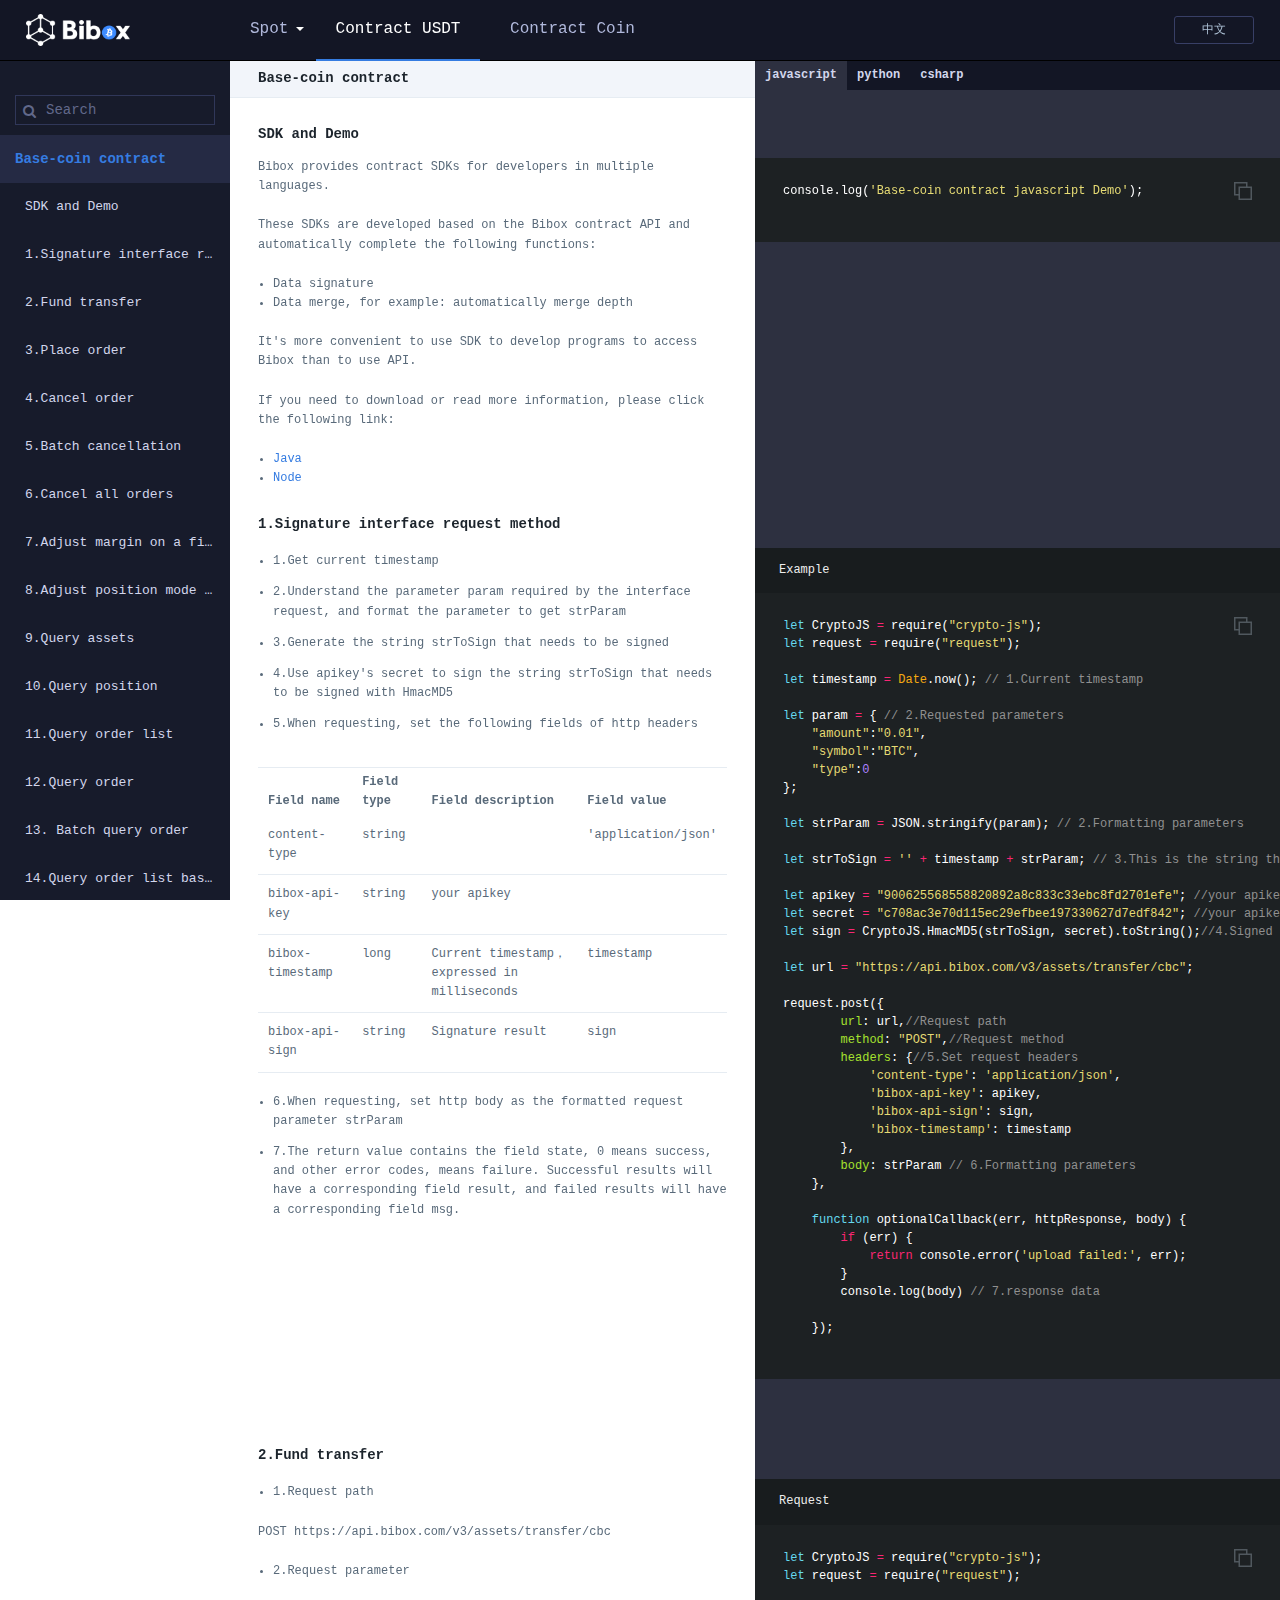
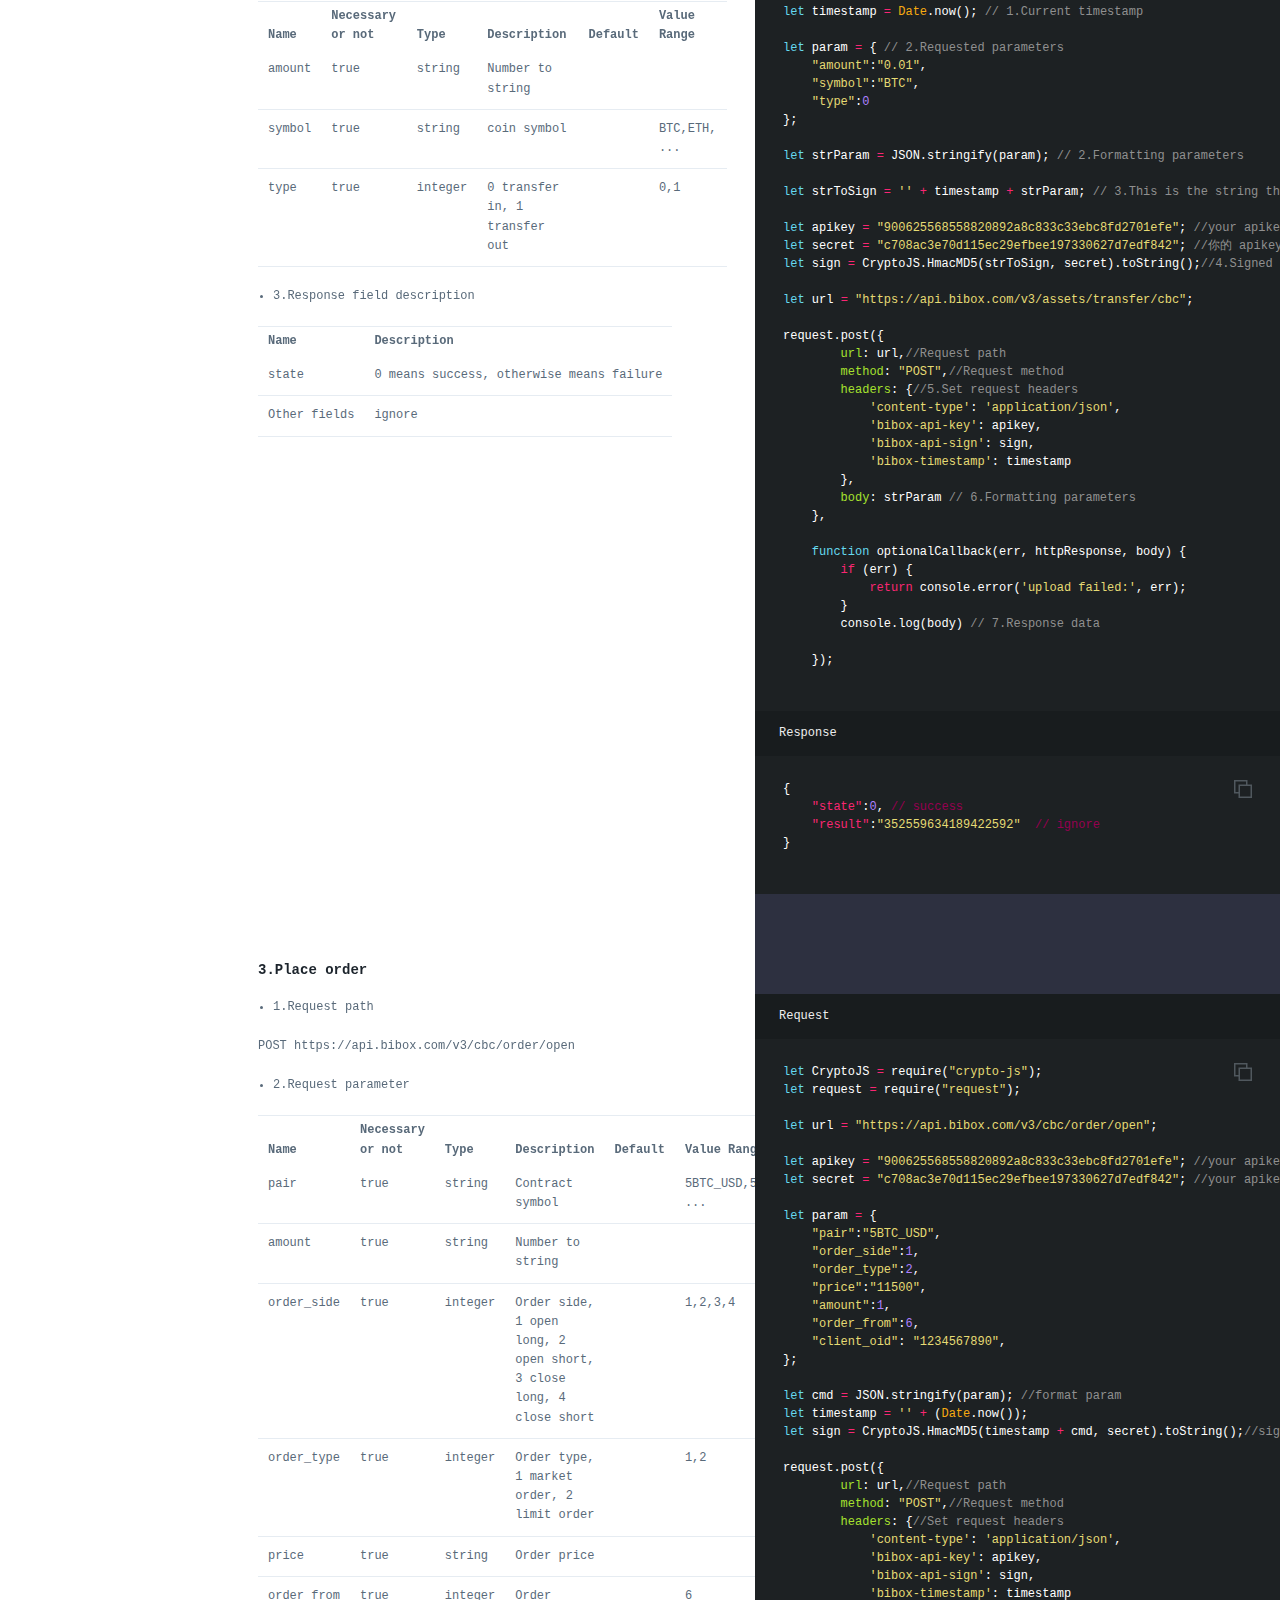
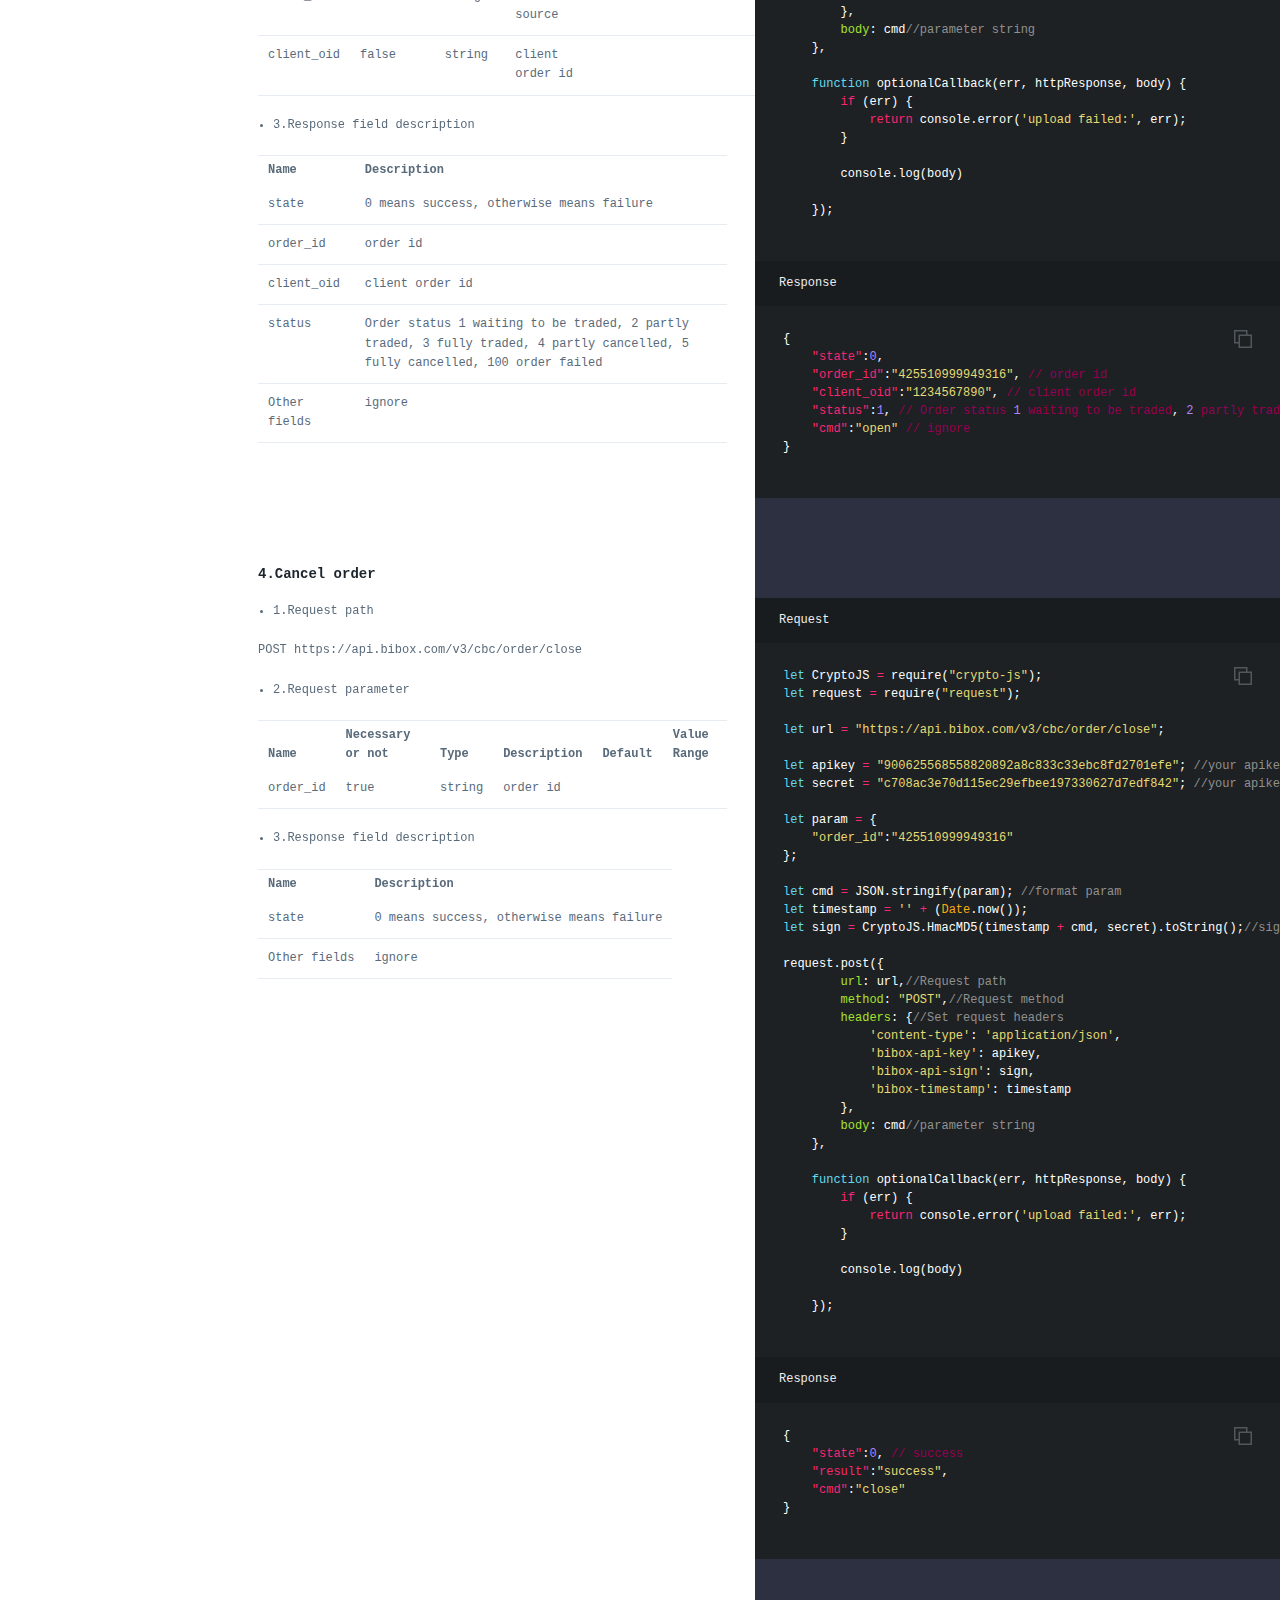
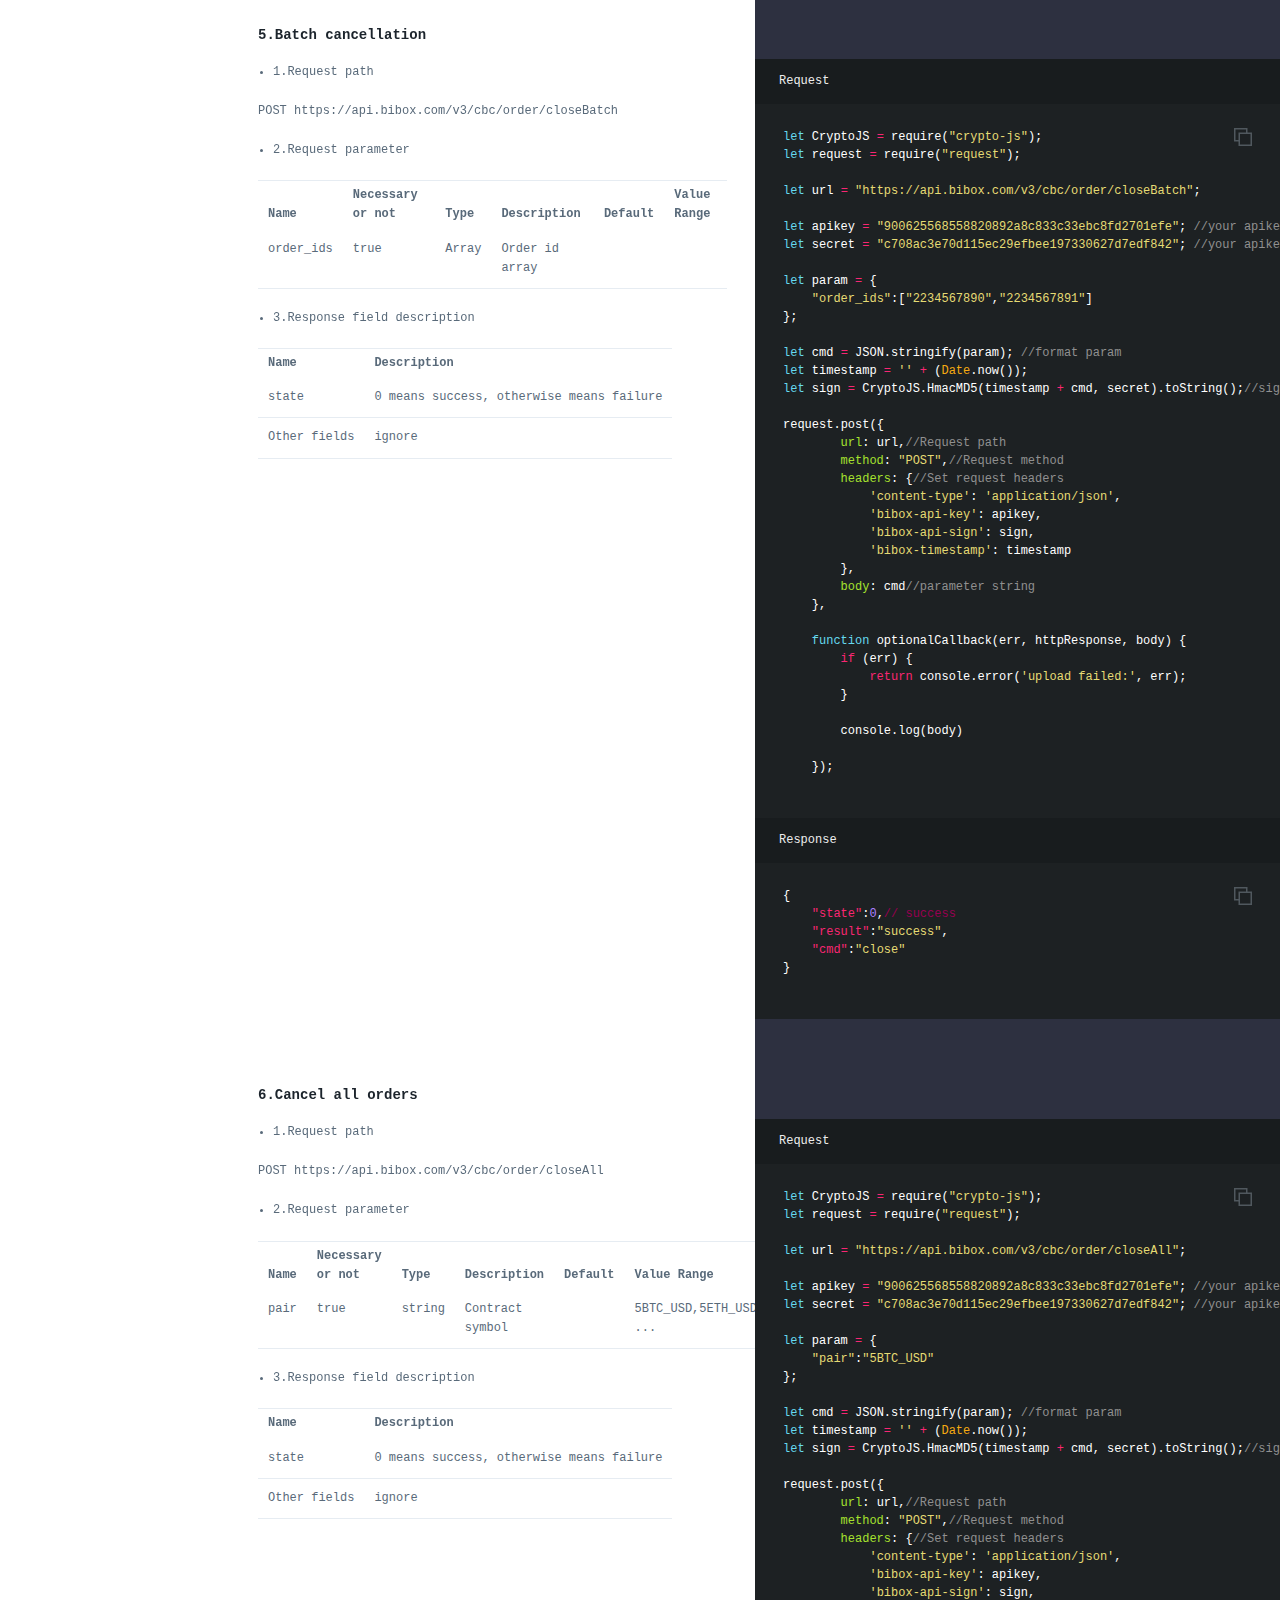
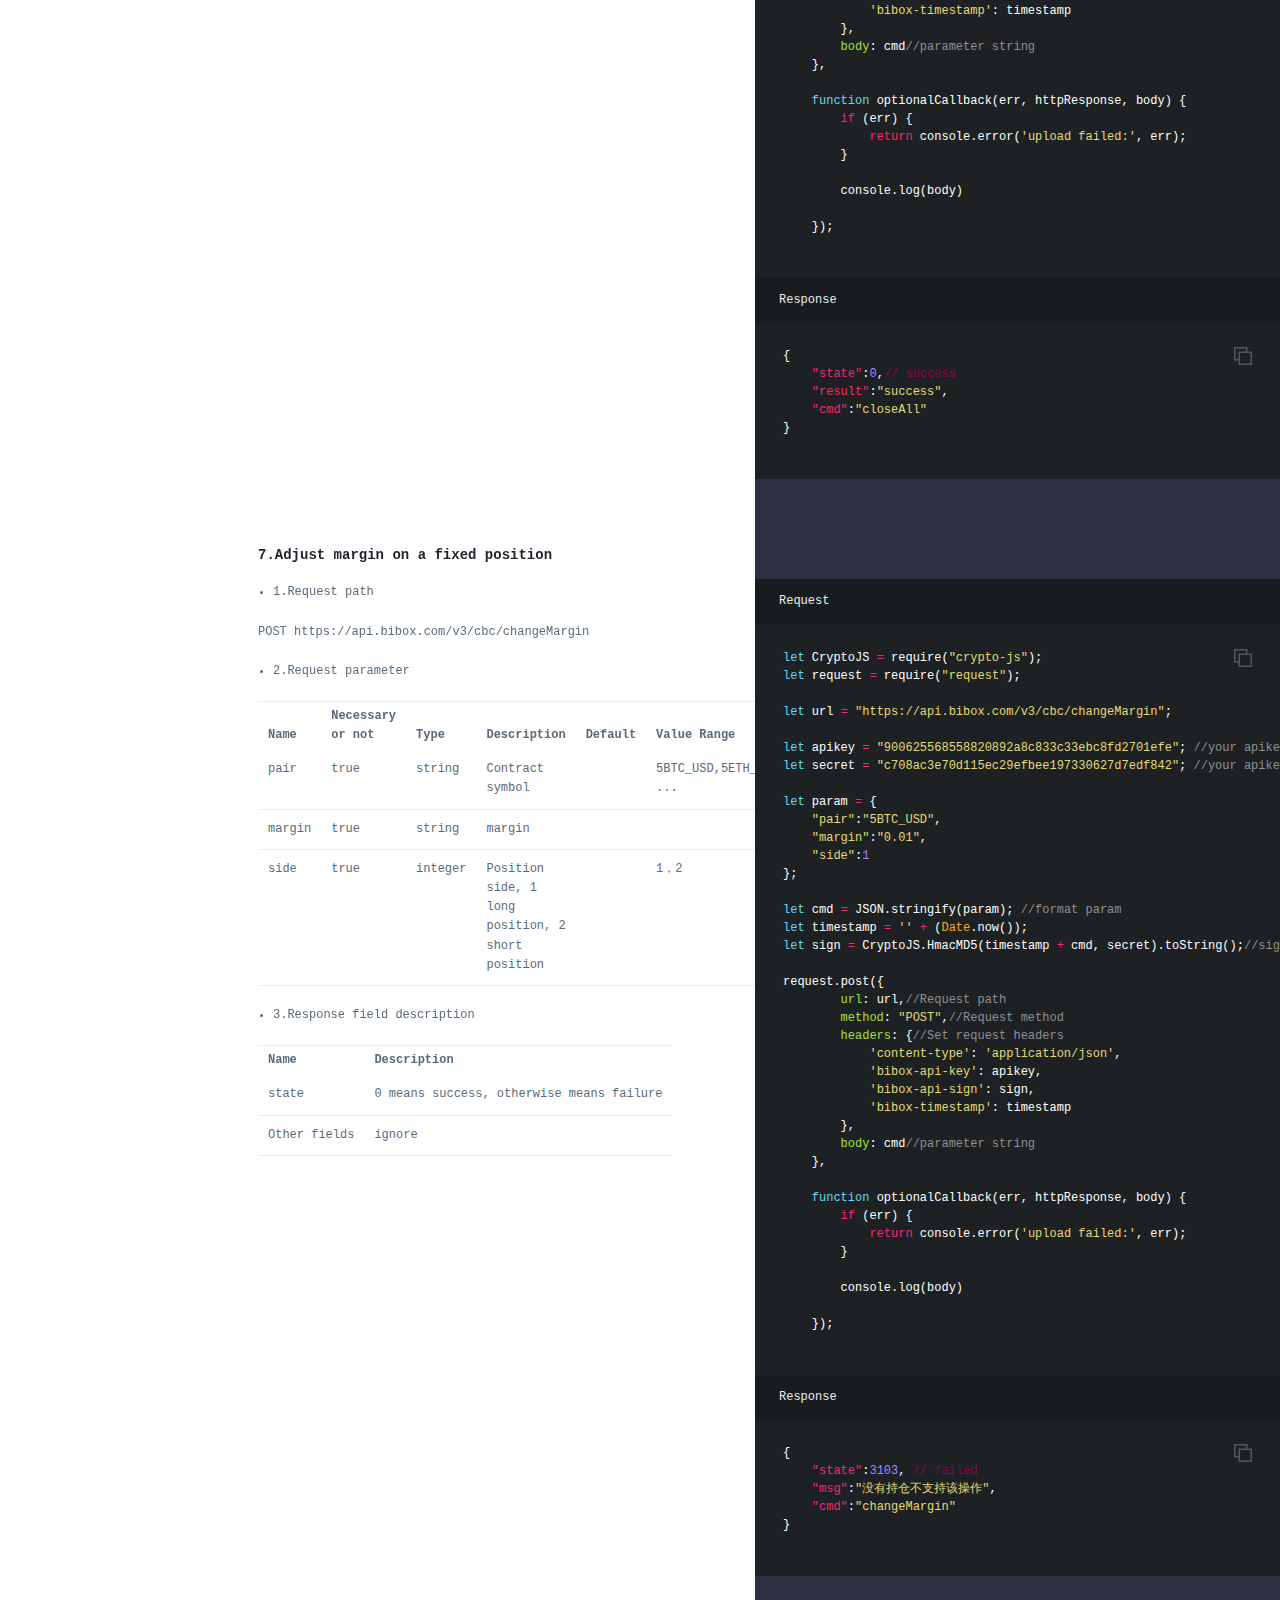
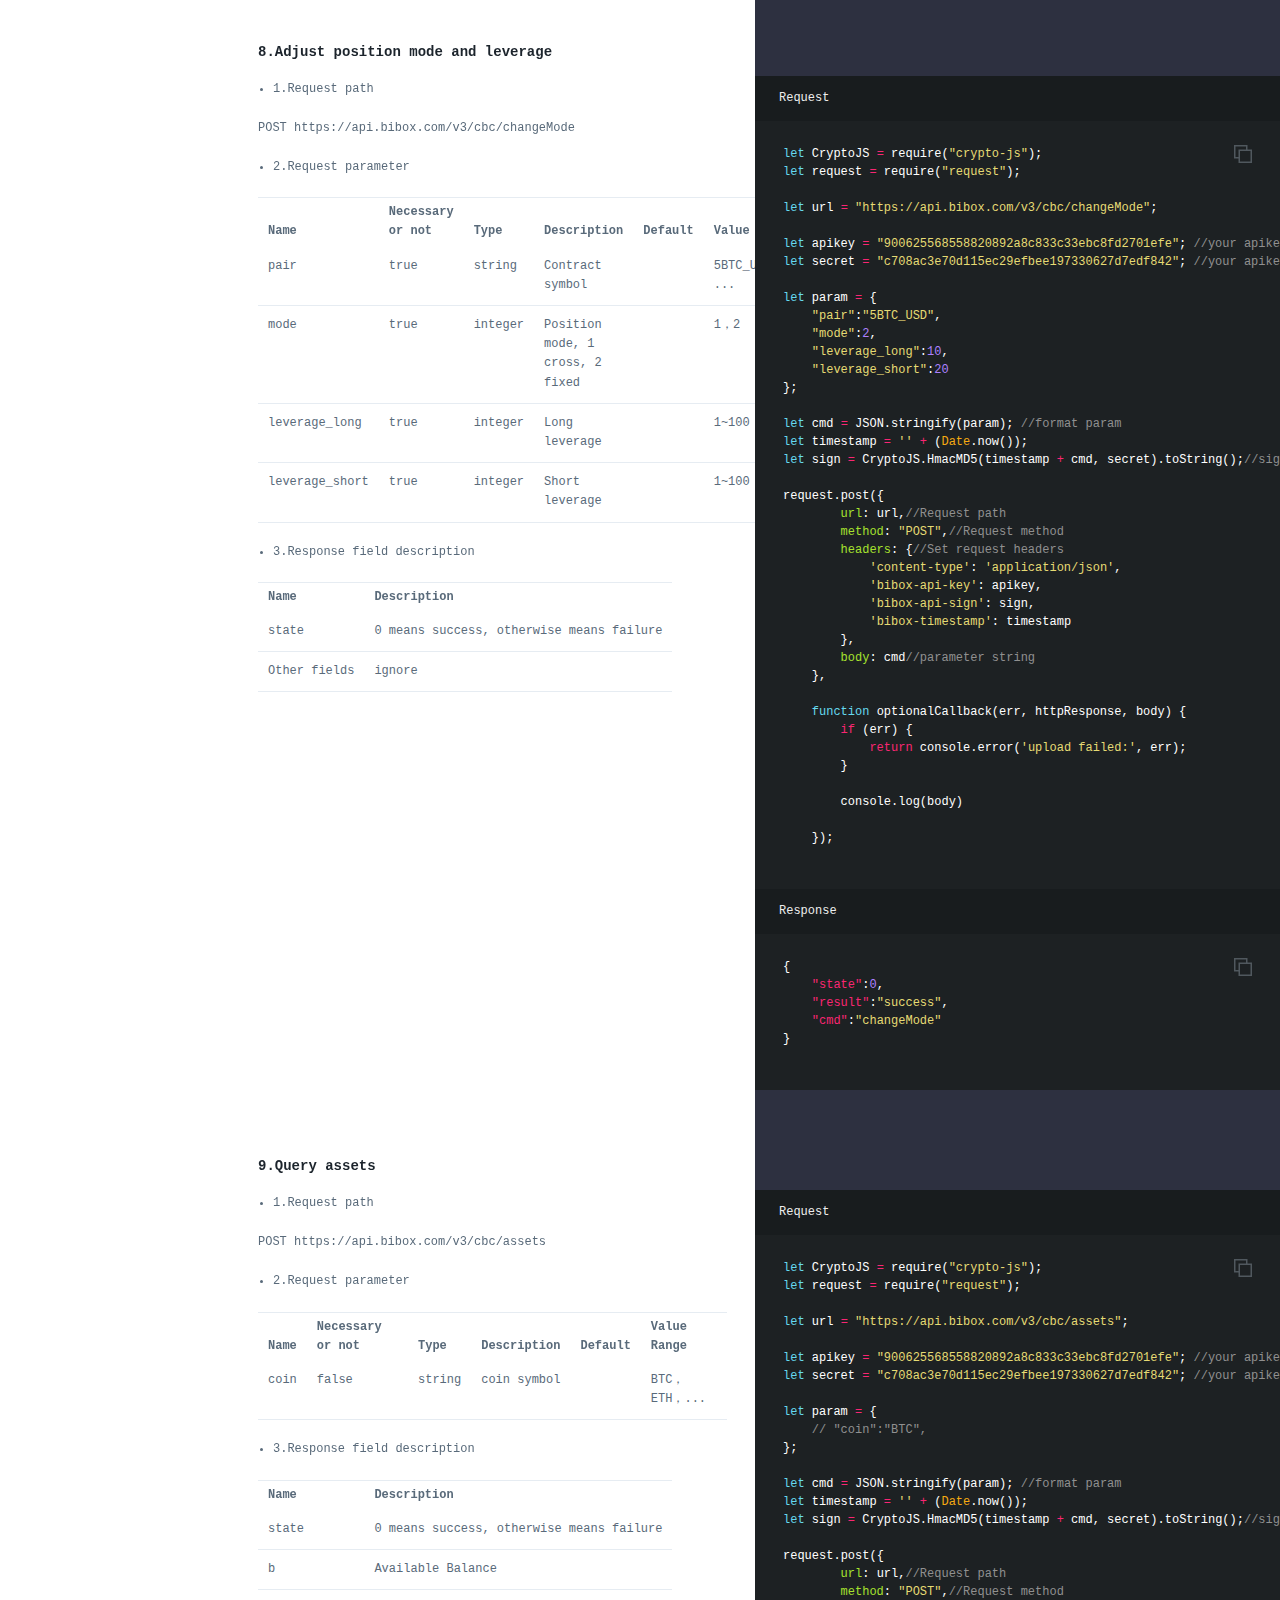
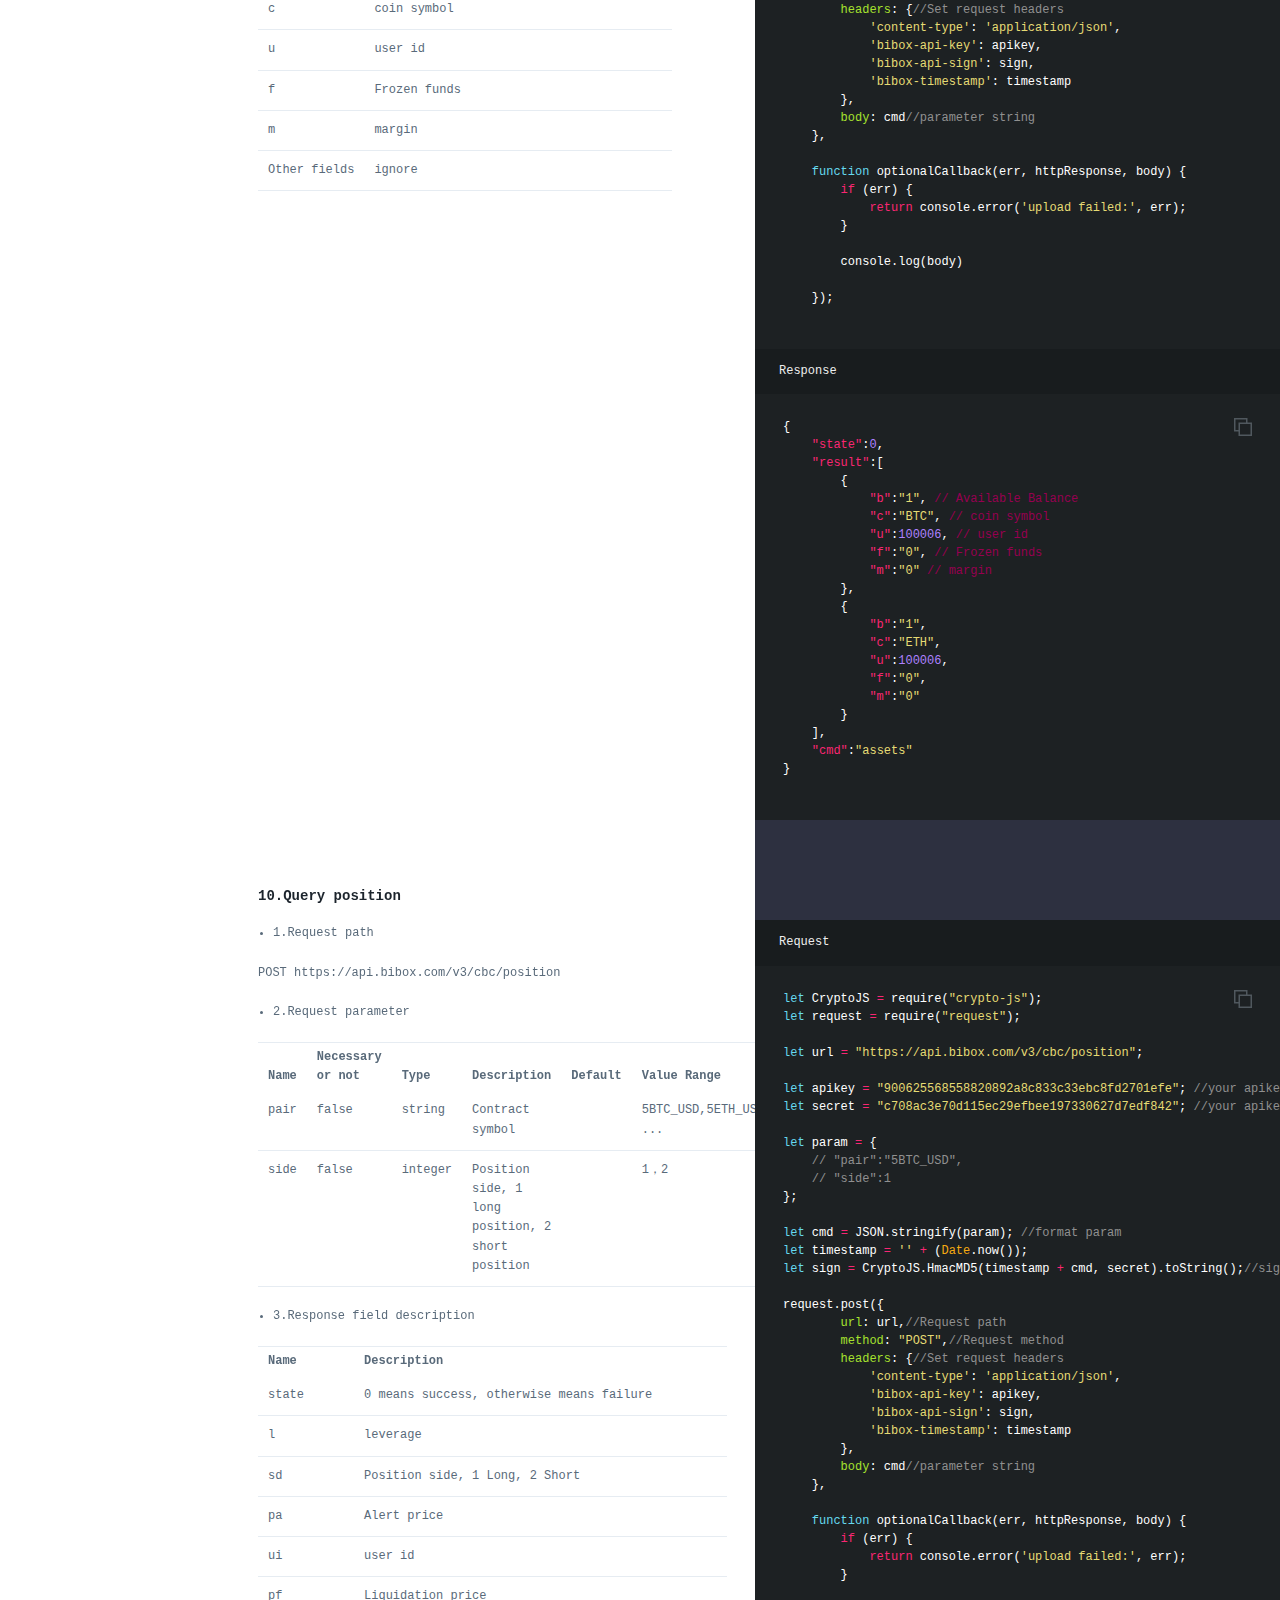
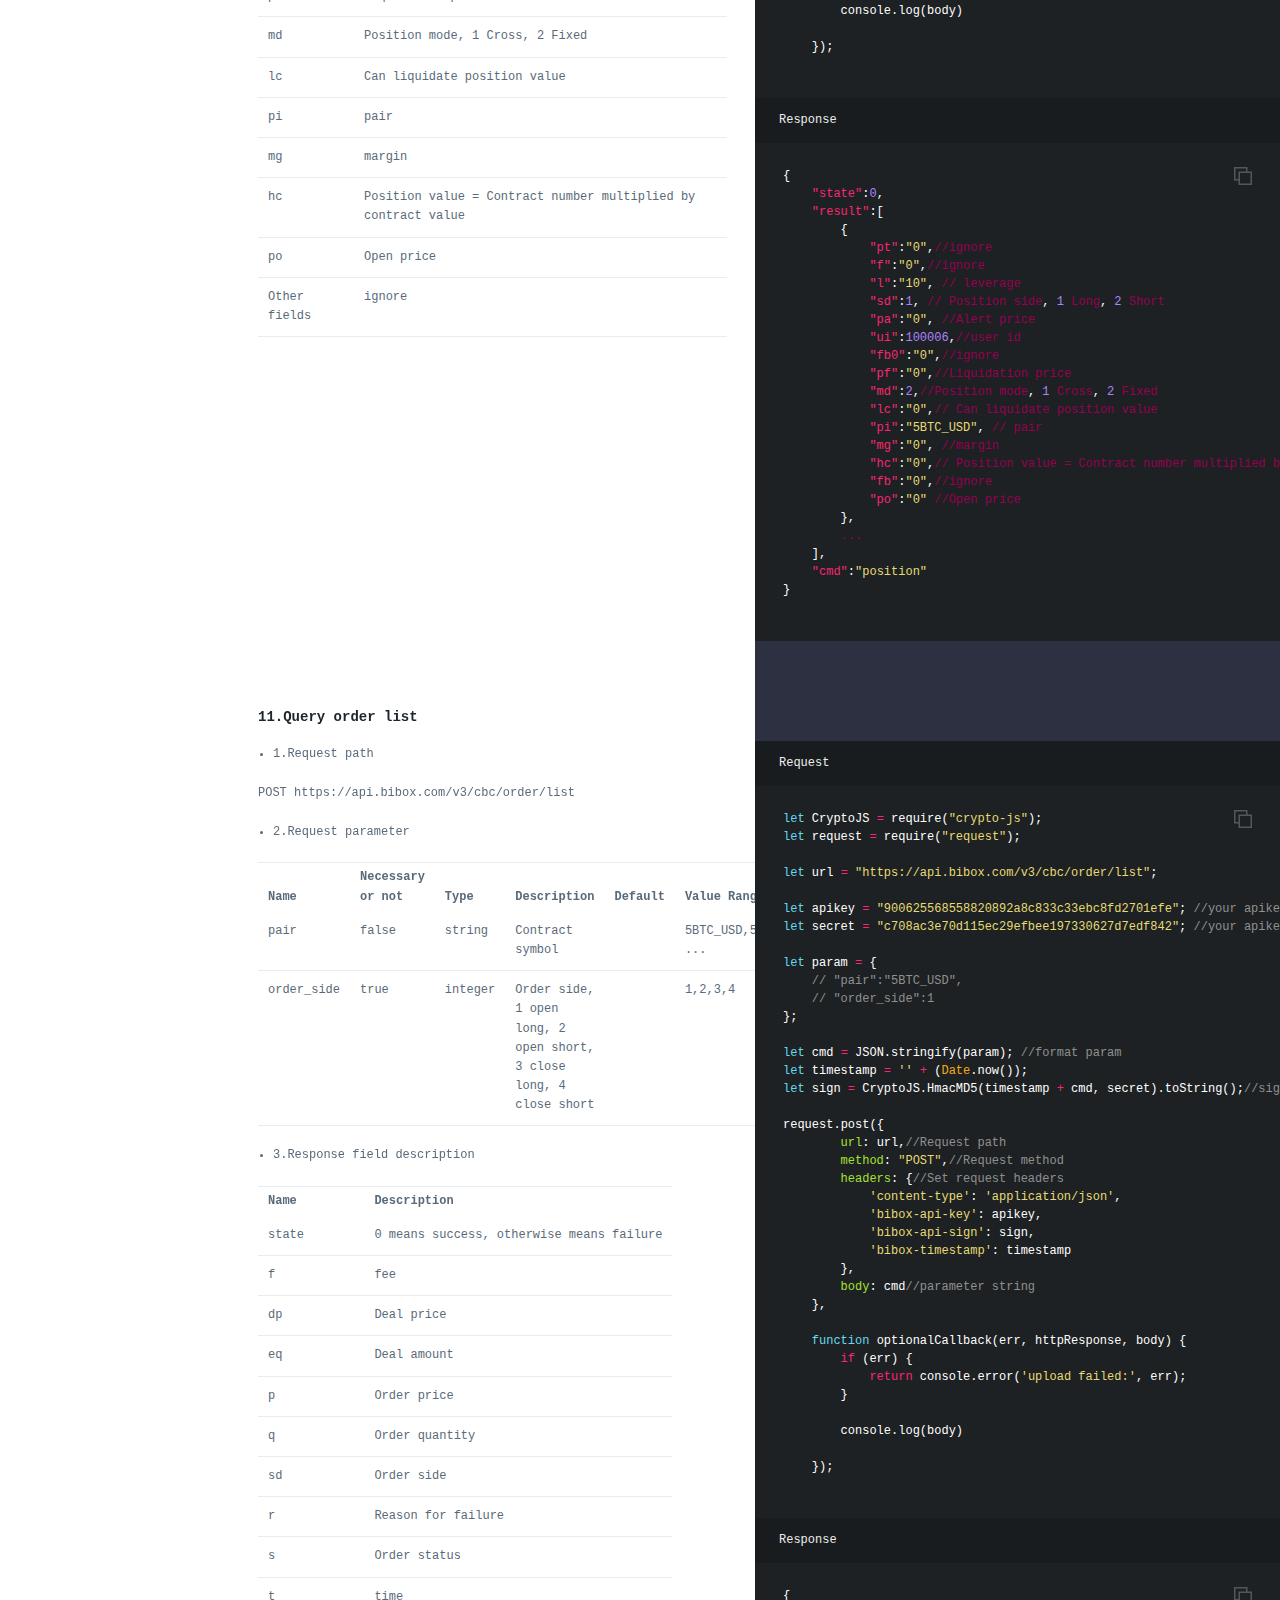
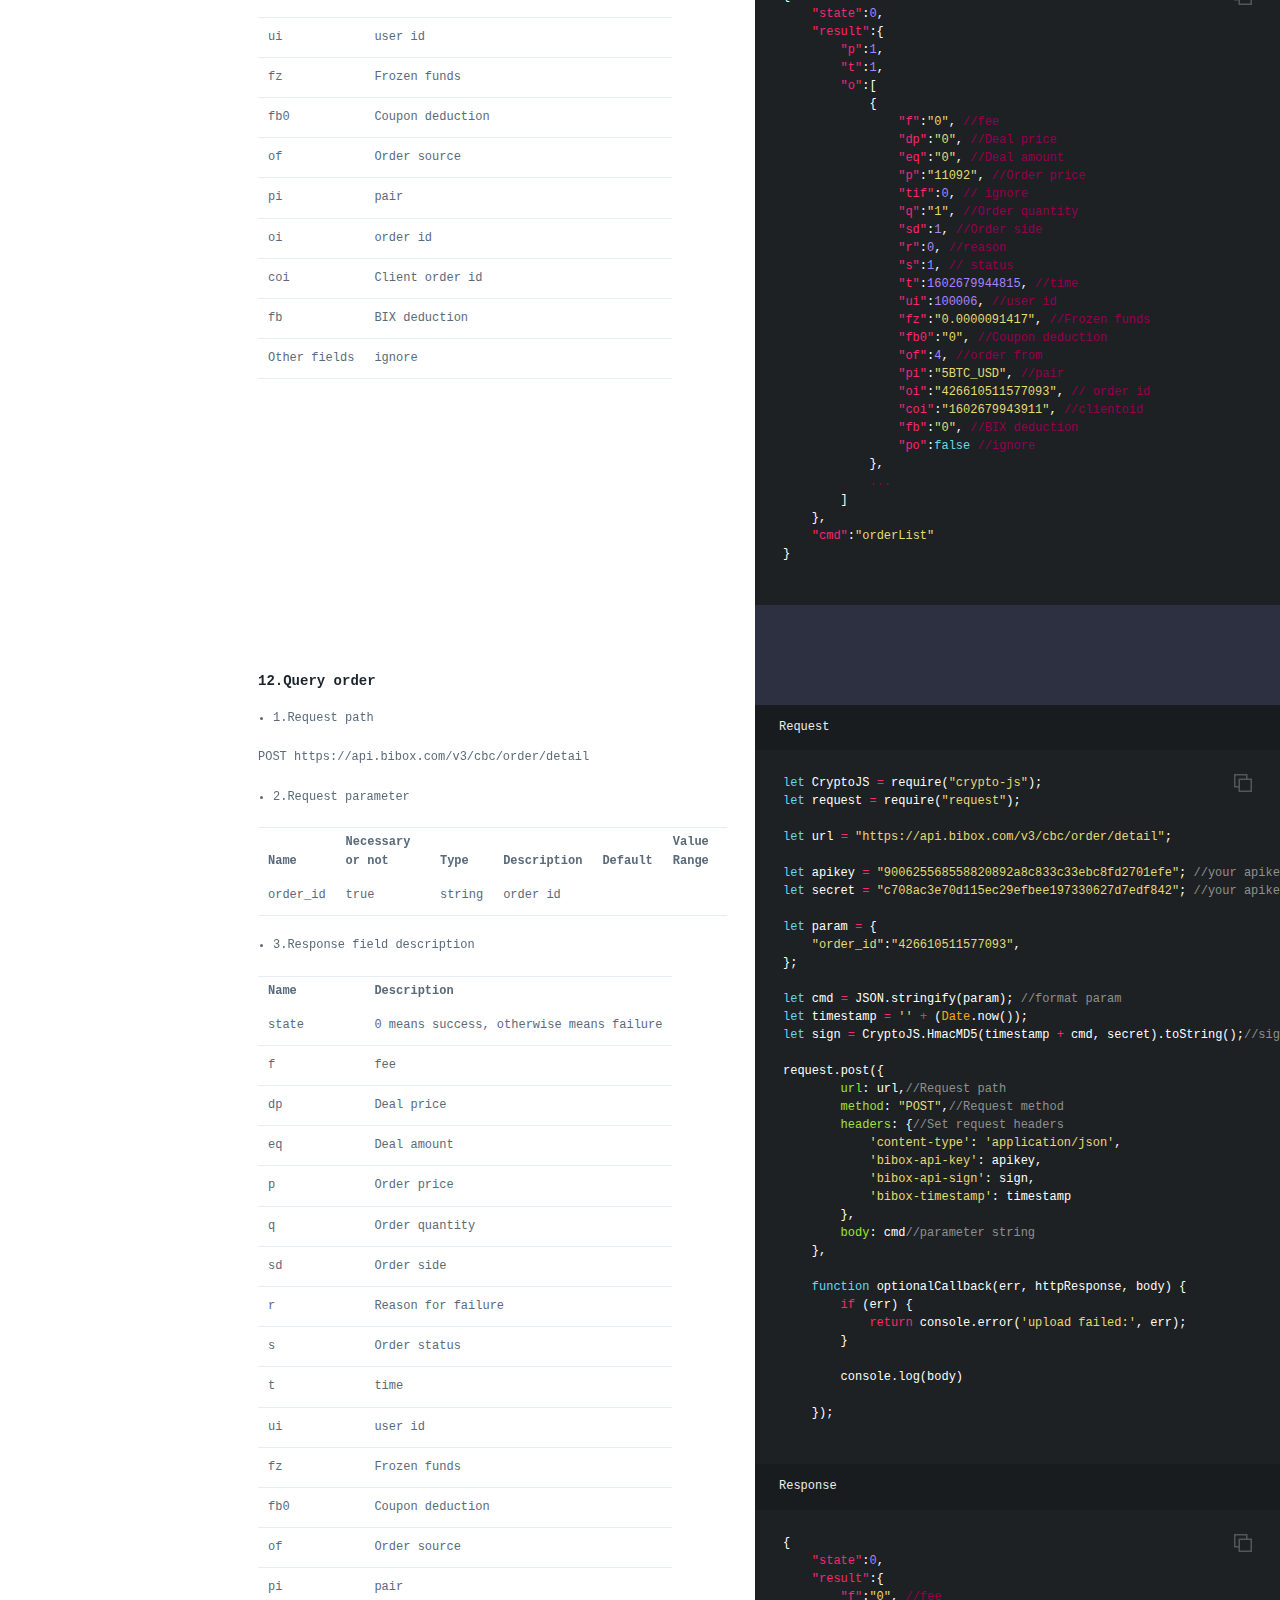
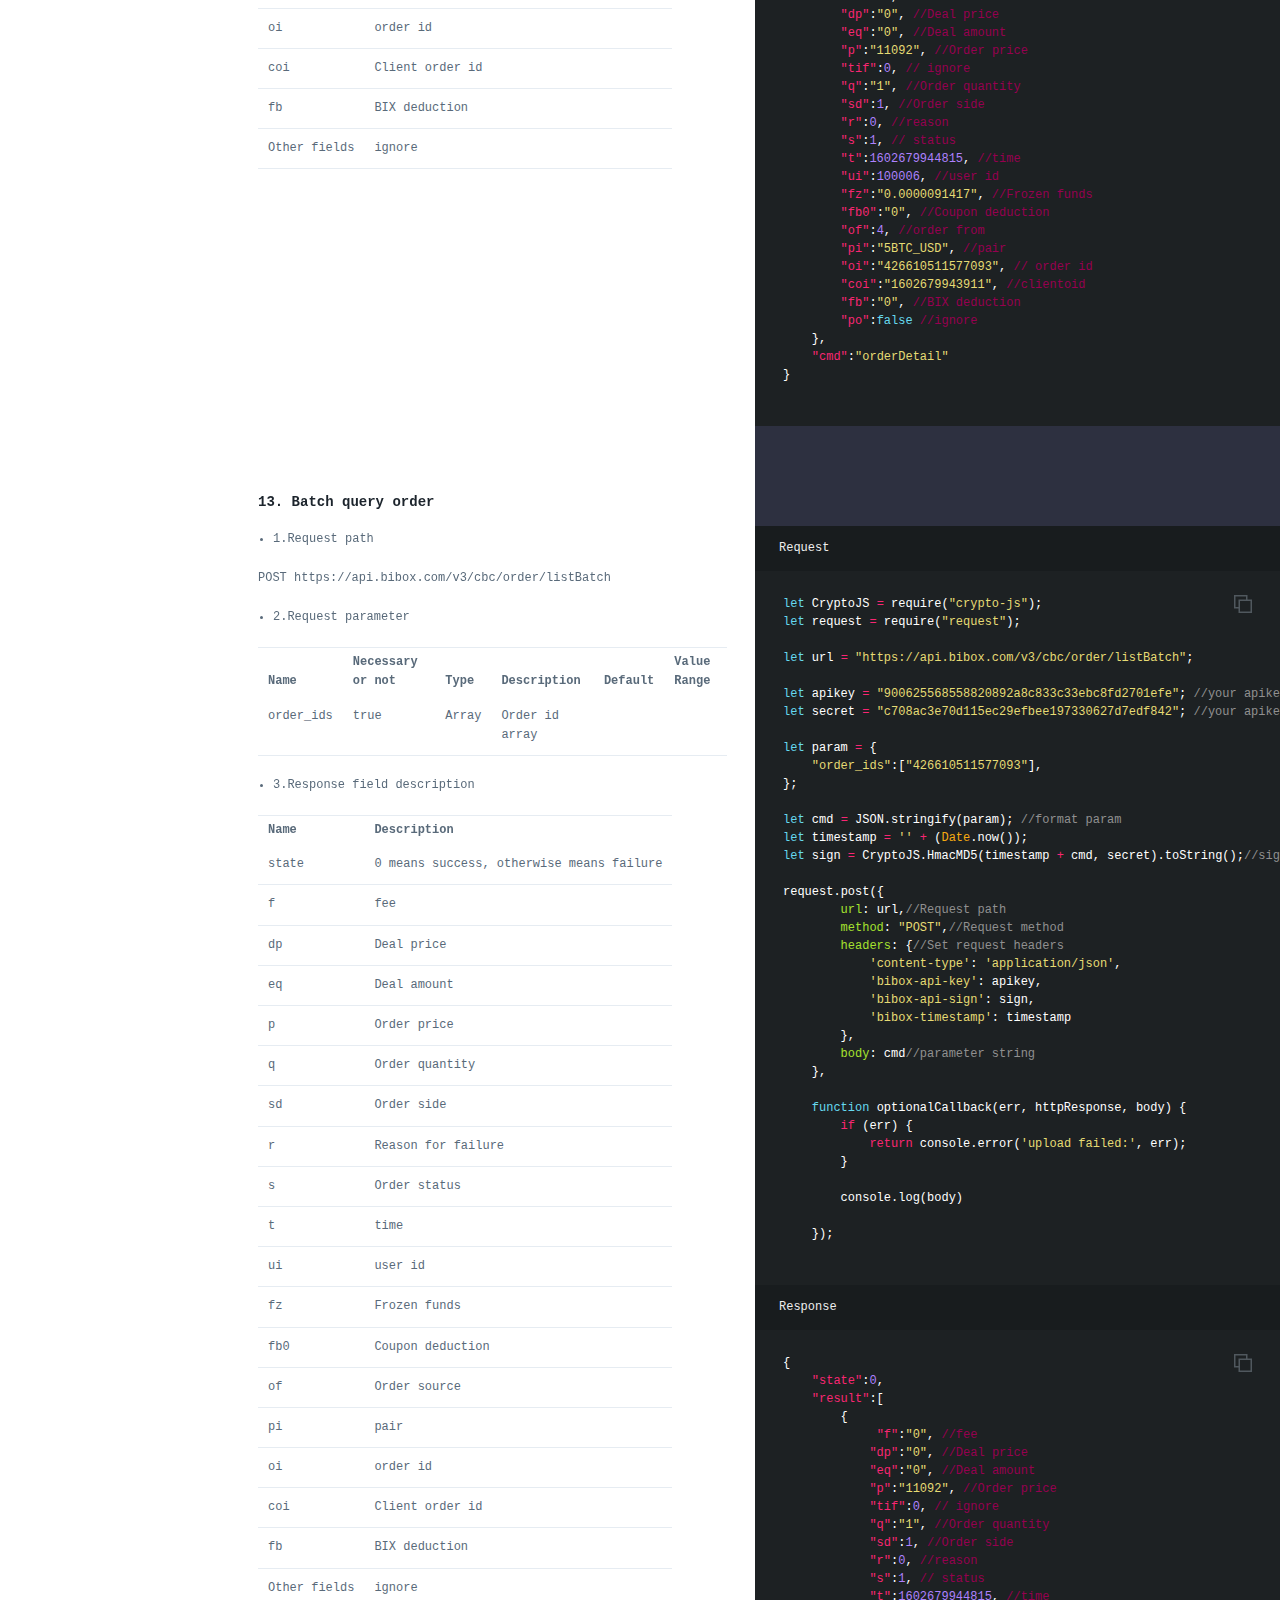
==== futures-coin/v3/en/index.html @ cd1f0ae7 "update" ====
<!doctype html>
<html>
  <head>
    <meta charset="utf-8">
    <meta content="IE=edge,chrome=1" http-equiv="X-UA-Compatible">
    <meta name="viewport" content="width=device-width, initial-scale=1, maximum-scale=1">
    <title>Bibox API documentation(v3)</title>

    <style media="screen">
      .highlight table td { padding: 5px; }
.highlight table pre { margin: 0; }
.highlight .gh {
  color: #999999;
}
.highlight .sr {
  color: #f6aa11;
}
.highlight .go {
  color: #888888;
}
.highlight .gp {
  color: #555555;
}
.highlight .gs {
}
.highlight .gu {
  color: #aaaaaa;
}
.highlight .nb {
  color: #f6aa11;
}
.highlight .cm {
  color: #75715e;
}
.highlight .cp {
  color: #75715e;
}
.highlight .c1 {
  color: #75715e;
}
.highlight .cs {
  color: #75715e;
}
.highlight .c, .highlight .ch, .highlight .cd, .highlight .cpf {
  color: #75715e;
}
.highlight .err {
  color: #960050;
}
.highlight .gr {
  color: #960050;
}
.highlight .gt {
  color: #960050;
}
.highlight .gd {
  color: #49483e;
}
.highlight .gi {
  color: #49483e;
}
.highlight .ge {
  color: #49483e;
}
.highlight .kc {
  color: #66d9ef;
}
.highlight .kd {
  color: #66d9ef;
}
.highlight .kr {
  color: #66d9ef;
}
.highlight .no {
  color: #66d9ef;
}
.highlight .kt {
  color: #66d9ef;
}
.highlight .mf {
  color: #ae81ff;
}
.highlight .mh {
  color: #ae81ff;
}
.highlight .il {
  color: #ae81ff;
}
.highlight .mi {
  color: #ae81ff;
}
.highlight .mo {
  color: #ae81ff;
}
.highlight .m, .highlight .mb, .highlight .mx {
  color: #ae81ff;
}
.highlight .sc {
  color: #ae81ff;
}
.highlight .se {
  color: #ae81ff;
}
.highlight .ss {
  color: #ae81ff;
}
.highlight .sd {
  color: #e6db74;
}
.highlight .s2 {
  color: #e6db74;
}
.highlight .sb {
  color: #e6db74;
}
.highlight .sh {
  color: #e6db74;
}
.highlight .si {
  color: #e6db74;
}
.highlight .sx {
  color: #e6db74;
}
.highlight .s1 {
  color: #e6db74;
}
.highlight .s, .highlight .sa, .highlight .dl {
  color: #e6db74;
}
.highlight .na {
  color: #a6e22e;
}
.highlight .nc {
  color: #a6e22e;
}
.highlight .nd {
  color: #a6e22e;
}
.highlight .ne {
  color: #a6e22e;
}
.highlight .nf, .highlight .fm {
  color: #a6e22e;
}
.highlight .vc {
  color: #ffffff;
}
.highlight .nn {
  color: #ffffff;
}
.highlight .ni {
  color: #ffffff;
}
.highlight .bp {
  color: #ffffff;
}
.highlight .vg {
  color: #ffffff;
}
.highlight .vi {
  color: #ffffff;
}
.highlight .nv, .highlight .vm {
  color: #ffffff;
}
.highlight .w {
  color: #ffffff;
}
.highlight {
  color: #ffffff;
}
.highlight .n, .highlight .py, .highlight .nx {
  color: #ffffff;
}
.highlight .nl {
  color: #f92672;
}
.highlight .ow {
  color: #f92672;
}
.highlight .nt {
  color: #f92672;
}
.highlight .k, .highlight .kv {
  color: #f92672;
}
.highlight .kn {
  color: #f92672;
}
.highlight .kp {
  color: #f92672;
}
.highlight .o {
  color: #f92672;
}
    </style>
    <style media="print">
      * {
        -webkit-transition:none!important;
        transition:none!important;
      }
      .highlight table td { padding: 5px; }
.highlight table pre { margin: 0; }
.highlight, .highlight .w {
  color: #586e75;
}
.highlight .err {
  color: #002b36;
  background-color: #dc322f;
}
.highlight .c, .highlight .ch, .highlight .cd, .highlight .cm, .highlight .cpf, .highlight .c1, .highlight .cs {
  color: #657b83;
}
.highlight .cp {
  color: #b58900;
}
.highlight .nt {
  color: #b58900;
}
.highlight .o, .highlight .ow {
  color: #93a1a1;
}
.highlight .p, .highlight .pi {
  color: #93a1a1;
}
.highlight .gi {
  color: #859900;
}
.highlight .gd {
  color: #dc322f;
}
.highlight .gh {
  color: #268bd2;
  background-color: #002b36;
  font-weight: bold;
}
.highlight .k, .highlight .kn, .highlight .kp, .highlight .kr, .highlight .kv {
  color: #6c71c4;
}
.highlight .kc {
  color: #cb4b16;
}
.highlight .kt {
  color: #cb4b16;
}
.highlight .kd {
  color: #cb4b16;
}
.highlight .s, .highlight .sa, .highlight .sb, .highlight .sc, .highlight .dl, .highlight .sd, .highlight .s2, .highlight .sh, .highlight .sx, .highlight .s1 {
  color: #859900;
}
.highlight .sr {
  color: #2aa198;
}
.highlight .si {
  color: #d33682;
}
.highlight .se {
  color: #d33682;
}
.highlight .nn {
  color: #b58900;
}
.highlight .nc {
  color: #b58900;
}
.highlight .no {
  color: #b58900;
}
.highlight .na {
  color: #268bd2;
}
.highlight .m, .highlight .mb, .highlight .mf, .highlight .mh, .highlight .mi, .highlight .il, .highlight .mo, .highlight .mx {
  color: #859900;
}
.highlight .ss {
  color: #859900;
}
    </style>
    <link href="stylesheets/screen-e0283edf.css" rel="stylesheet" media="screen" />
    <link href="stylesheets/print-628c1a7f.css" rel="stylesheet" media="print" />
      <script src="javascripts/all-e033bdd3.js"></script>

    <script>
      $(function() { setupCodeCopy(); });
    </script>
  </head>

  <body class="index" data-languages="[&quot;javascript&quot;,&quot;python&quot;,&quot;csharp&quot;]">
    <a href="#" id="nav-button">
      <span>
        <img src="images/navbar-cad8cdcb.png" alt="" />
      </span>
    </a>
    <header>
      <div class="flex_box">
        <img src="images/logo-5720d610.png" class="logo" alt="" />
        <div class="nav_box">
          <span id="spot_select" class="nav-select">
            <span id="btn_spot-select">
              现货
            </span>

            <span class="nav-select-drop">
              <a href="/api/spot/v3/zh/" class="nav-select-item" id="btn_spot">现货v3</a>
              <a href="/api/spot/v4/zh/" class="nav-select-item" id="btn_spot_v4">现货v4</a>
            </span>
          </span>
          <span class="nav_cell nav_tab">
            <a href="/api/futures/v3/zh/" id="btn_contract">U本位永续合约</a>
          </span>
          <span class="nav_cell nav_tab">
            <a href="/api/futures-coin/v3/zh/" id="btn_contract_coin">币本位永续合约</a>
          </span>
        </div>
      </div>
      <a href="/api/spot/v3/en/" class="lang" id="lang_box">English</a>
    </header>
    <div class="toc-wrapper">
        <div class="lang-selector">
              <a href="#" data-language-name="javascript">javascript</a>
              <a href="#" data-language-name="python">python</a>
              <a href="#" data-language-name="csharp">csharp</a>
        </div>
        <div class="search">
          <input type="text" class="search" id="input-search" placeholder="Search">
        </div>
        <ul class="search-results"></ul>
      <ul id="toc" class="toc-list-h1">
          <li>
            <a href="#base-coin-contract" class="toc-h1 toc-link" data-title="Base-coin contract">Base-coin contract</a>
              <ul class="toc-list-h2">
                  <li>
                    <a href="#sdk-and-demo" class="toc-h2 toc-link" data-title="SDK and Demo">SDK and Demo</a>
                  </li>
                  <li>
                    <a href="#1-signature-interface-request-method" class="toc-h2 toc-link" data-title="1.Signature interface request method">1.Signature interface request method</a>
                  </li>
                  <li>
                    <a href="#2-fund-transfer" class="toc-h2 toc-link" data-title="2.Fund transfer">2.Fund transfer</a>
                  </li>
                  <li>
                    <a href="#3-place-order" class="toc-h2 toc-link" data-title="3.Place order">3.Place order</a>
                  </li>
                  <li>
                    <a href="#4-cancel-order" class="toc-h2 toc-link" data-title="4.Cancel order">4.Cancel order</a>
                  </li>
                  <li>
                    <a href="#5-batch-cancellation" class="toc-h2 toc-link" data-title="5.Batch cancellation">5.Batch cancellation</a>
                  </li>
                  <li>
                    <a href="#6-cancel-all-orders" class="toc-h2 toc-link" data-title="6.Cancel all orders">6.Cancel all orders</a>
                  </li>
                  <li>
                    <a href="#7-adjust-margin-on-a-fixed-position" class="toc-h2 toc-link" data-title="7.Adjust margin on a fixed position">7.Adjust margin on a fixed position</a>
                  </li>
                  <li>
                    <a href="#8-adjust-position-mode-and-leverage" class="toc-h2 toc-link" data-title="8.Adjust position mode and leverage">8.Adjust position mode and leverage</a>
                  </li>
                  <li>
                    <a href="#9-query-assets" class="toc-h2 toc-link" data-title="9.Query assets">9.Query assets</a>
                  </li>
                  <li>
                    <a href="#10-query-position" class="toc-h2 toc-link" data-title="10.Query position">10.Query position</a>
                  </li>
                  <li>
                    <a href="#11-query-order-list" class="toc-h2 toc-link" data-title="11.Query order list">11.Query order list</a>
                  </li>
                  <li>
                    <a href="#12-query-order" class="toc-h2 toc-link" data-title="12.Query order">12.Query order</a>
                  </li>
                  <li>
                    <a href="#13-batch-query-order" class="toc-h2 toc-link" data-title="13. Batch query order">13. Batch query order</a>
                  </li>
                  <li>
                    <a href="#14-query-order-list-based-on-clientoid" class="toc-h2 toc-link" data-title="14.Query order list based on clientoid">14.Query order list based on clientoid</a>
                  </li>
                  <li>
                    <a href="#15-get-server-time" class="toc-h2 toc-link" data-title="15.Get server time">15.Get server time</a>
                  </li>
                  <li>
                    <a href="#16-qeury-position-holding-changed-records" class="toc-h2 toc-link" data-title="16.Qeury position holding changed records">16.Qeury position holding changed records</a>
                  </li>
                  <li>
                    <a href="#17-query-order-deals-detail" class="toc-h2 toc-link" data-title="17.Query order deals detail">17.Query order deals detail</a>
                  </li>
                  <li>
                    <a href="#18-query-historical-orders" class="toc-h2 toc-link" data-title="18.Query historical orders">18.Query historical orders</a>
                  </li>
                  <li>
                    <a href="#19-query-order" class="toc-h2 toc-link" data-title="19.Query order">19.Query order</a>
                  </li>
                  <li>
                    <a href="#20-qeury-fund-fee-rate" class="toc-h2 toc-link" data-title="20.Qeury fund fee rate">20.Qeury fund fee rate</a>
                  </li>
                  <li>
                    <a href="#21-qeury-tag-price" class="toc-h2 toc-link" data-title="21.Qeury tag price">21.Qeury tag price</a>
                  </li>
                  <li>
                    <a href="#22-query-basic-contract-information" class="toc-h2 toc-link" data-title="22.Query basic contract information">22.Query basic contract information</a>
                  </li>
                  <li>
                    <a href="#23-query-accuracy-configuration" class="toc-h2 toc-link" data-title="23.Query accuracy configuration">23.Query accuracy configuration</a>
                  </li>
                  <li>
                    <a href="#24-query-kline" class="toc-h2 toc-link" data-title="24.Query Kline">24.Query Kline</a>
                  </li>
                  <li>
                    <a href="#25-query-market-depth" class="toc-h2 toc-link" data-title="25.Query market depth">25.Query market depth</a>
                  </li>
                  <li>
                    <a href="#26-subscription-to-kline" class="toc-h2 toc-link" data-title="26.Subscription to Kline">26.Subscription to Kline</a>
                  </li>
                  <li>
                    <a href="#27-subscription-to-tag-price" class="toc-h2 toc-link" data-title="27.Subscription to Tag price">27.Subscription to Tag price</a>
                  </li>
                  <li>
                    <a href="#28-subscription-to-market-depth" class="toc-h2 toc-link" data-title="28.Subscription to Market depth">28.Subscription to Market depth</a>
                  </li>
                  <li>
                    <a href="#29-subscription-to-deals-detail" class="toc-h2 toc-link" data-title="29.Subscription to deals detail">29.Subscription to deals detail</a>
                  </li>
                  <li>
                    <a href="#30-subscription-to-ticker" class="toc-h2 toc-link" data-title="30.Subscription to ticker">30.Subscription to ticker</a>
                  </li>
                  <li>
                    <a href="#31-subscription-to-user-data" class="toc-h2 toc-link" data-title="31.Subscription to user data">31.Subscription to user data</a>
                  </li>
                  <li>
                    <a href="#32-get-assets-from-subscribed-user-data" class="toc-h2 toc-link" data-title="32.Get assets from subscribed user data">32.Get assets from subscribed user data</a>
                  </li>
                  <li>
                    <a href="#33-get-position-from-subscribed-user-data" class="toc-h2 toc-link" data-title="33.Get position from subscribed user data">33.Get position from subscribed user data</a>
                  </li>
                  <li>
                    <a href="#34-get-order-from-subscribed-user-data" class="toc-h2 toc-link" data-title="34.Get order from subscribed user data">34.Get order from subscribed user data</a>
                  </li>
                  <li>
                    <a href="#35-get-deals-detail-from-subscribed-user-data" class="toc-h2 toc-link" data-title="35.Get deals detail from subscribed user data">35.Get deals detail from subscribed user data</a>
                  </li>
                  <li>
                    <a href="#36-get-passive-changes-in-positions-from-subscribed-user-data" class="toc-h2 toc-link" data-title="36.Get passive changes in positions from subscribed user data">36.Get passive changes in positions from subscribed user data</a>
                  </li>
              </ul>
          </li>
          <li>
            <a href="#errors" class="toc-h1 toc-link" data-title="Errors">Errors</a>
              <ul class="toc-list-h2">
                  <li>
                    <a href="#e08c1d4f9a" class="toc-h2 toc-link" data-title="错误码">错误码</a>
                  </li>
              </ul>
          </li>
      </ul>
        <ul class="toc-footer">
            <li><a href='https://www.bibox.com'>Start trading</a></li>
        </ul>
    </div>
    <div class="page-wrapper">
      <div class="dark-box"></div>
      <div class="content">
        <h1 id='base-coin-contract'>Base-coin contract</h1><h2 id='sdk-and-demo'>SDK and Demo</h2><div class="highlight"><pre class="highlight javascript tab-javascript"><code><span class="nx">console</span><span class="p">.</span><span class="nx">log</span><span class="p">(</span><span class="dl">'</span><span class="s1">Base-coin contract javascript Demo</span><span class="dl">'</span><span class="p">);</span>

</code></pre></div><div class="highlight"><pre class="highlight python tab-python"><code><span class="c1"># -*- coding:utf-8 -*-
</span>

<span class="k">if</span> <span class="n">__name__</span> <span class="o">==</span> <span class="s">'__main__'</span><span class="p">:</span>
    <span class="n">print_hi</span><span class="p">(</span><span class="s">'Base-coin contract python Demo'</span><span class="p">)</span>

</code></pre></div><div class="highlight"><pre class="highlight csharp tab-csharp"><code><span class="n">Console</span><span class="p">.</span><span class="nf">WriteLine</span><span class="p">(</span><span class="s">"Base-coin contract c# Demo"</span><span class="p">);</span>

</code></pre></div>
<p>Bibox provides contract SDKs for developers in multiple languages.</p>

<p>These SDKs are developed based on the Bibox contract API and automatically complete the following functions:</p>

<ul>
<li>Data signature</li>
<li>Data merge, for example: automatically merge depth</li>
</ul>

<p>It&#39;s more convenient to use SDK to develop programs to access Bibox than to use API.</p>

<p>If you need to download or read more information, please click the following link:</p>

<ul>
<li><a href="https://github.com/Biboxcom/futures_java">Java</a></li>
<li><a href="https://github.com/Biboxcom/futures_nodejs">Node</a></li>
</ul>
<h2 id='1-signature-interface-request-method'>1.Signature interface request method</h2>
<blockquote>
<p>Example</p>
</blockquote>
<div class="highlight"><pre class="highlight javascript tab-javascript"><code><span class="kd">let</span> <span class="nx">CryptoJS</span> <span class="o">=</span> <span class="nx">require</span><span class="p">(</span><span class="dl">"</span><span class="s2">crypto-js</span><span class="dl">"</span><span class="p">);</span>
<span class="kd">let</span> <span class="nx">request</span> <span class="o">=</span> <span class="nx">require</span><span class="p">(</span><span class="dl">"</span><span class="s2">request</span><span class="dl">"</span><span class="p">);</span>

<span class="kd">let</span> <span class="nx">timestamp</span> <span class="o">=</span> <span class="nb">Date</span><span class="p">.</span><span class="nx">now</span><span class="p">();</span> <span class="c1">// 1.Current timestamp</span>

<span class="kd">let</span> <span class="nx">param</span> <span class="o">=</span> <span class="p">{</span> <span class="c1">// 2.Requested parameters</span>
    <span class="dl">"</span><span class="s2">amount</span><span class="dl">"</span><span class="p">:</span><span class="dl">"</span><span class="s2">0.01</span><span class="dl">"</span><span class="p">,</span>
    <span class="dl">"</span><span class="s2">symbol</span><span class="dl">"</span><span class="p">:</span><span class="dl">"</span><span class="s2">BTC</span><span class="dl">"</span><span class="p">,</span>
    <span class="dl">"</span><span class="s2">type</span><span class="dl">"</span><span class="p">:</span><span class="mi">0</span>
<span class="p">};</span>

<span class="kd">let</span> <span class="nx">strParam</span> <span class="o">=</span> <span class="nx">JSON</span><span class="p">.</span><span class="nx">stringify</span><span class="p">(</span><span class="nx">param</span><span class="p">);</span> <span class="c1">// 2.Formatting parameters</span>

<span class="kd">let</span> <span class="nx">strToSign</span> <span class="o">=</span> <span class="dl">''</span> <span class="o">+</span> <span class="nx">timestamp</span> <span class="o">+</span> <span class="nx">strParam</span><span class="p">;</span> <span class="c1">// 3.This is the string that needs to be signed</span>

<span class="kd">let</span> <span class="nx">apikey</span> <span class="o">=</span> <span class="dl">"</span><span class="s2">900625568558820892a8c833c33ebc8fd2701efe</span><span class="dl">"</span><span class="p">;</span> <span class="c1">//your apikey</span>
<span class="kd">let</span> <span class="nx">secret</span> <span class="o">=</span> <span class="dl">"</span><span class="s2">c708ac3e70d115ec29efbee197330627d7edf842</span><span class="dl">"</span><span class="p">;</span> <span class="c1">//your apikey secret</span>
<span class="kd">let</span> <span class="nx">sign</span> <span class="o">=</span> <span class="nx">CryptoJS</span><span class="p">.</span><span class="nx">HmacMD5</span><span class="p">(</span><span class="nx">strToSign</span><span class="p">,</span> <span class="nx">secret</span><span class="p">).</span><span class="nx">toString</span><span class="p">();</span><span class="c1">//4.Signed result</span>

<span class="kd">let</span> <span class="nx">url</span> <span class="o">=</span> <span class="dl">"</span><span class="s2">https://api.bibox.com/v3/assets/transfer/cbc</span><span class="dl">"</span><span class="p">;</span>

<span class="nx">request</span><span class="p">.</span><span class="nx">post</span><span class="p">({</span>
        <span class="na">url</span><span class="p">:</span> <span class="nx">url</span><span class="p">,</span><span class="c1">//Request path</span>
        <span class="na">method</span><span class="p">:</span> <span class="dl">"</span><span class="s2">POST</span><span class="dl">"</span><span class="p">,</span><span class="c1">//Request method</span>
        <span class="na">headers</span><span class="p">:</span> <span class="p">{</span><span class="c1">//5.Set request headers</span>
            <span class="dl">'</span><span class="s1">content-type</span><span class="dl">'</span><span class="p">:</span> <span class="dl">'</span><span class="s1">application/json</span><span class="dl">'</span><span class="p">,</span>
            <span class="dl">'</span><span class="s1">bibox-api-key</span><span class="dl">'</span><span class="p">:</span> <span class="nx">apikey</span><span class="p">,</span>
            <span class="dl">'</span><span class="s1">bibox-api-sign</span><span class="dl">'</span><span class="p">:</span> <span class="nx">sign</span><span class="p">,</span>
            <span class="dl">'</span><span class="s1">bibox-timestamp</span><span class="dl">'</span><span class="p">:</span> <span class="nx">timestamp</span>
        <span class="p">},</span>
        <span class="na">body</span><span class="p">:</span> <span class="nx">strParam</span> <span class="c1">// 6.Formatting parameters</span>
    <span class="p">},</span>

    <span class="kd">function</span> <span class="nx">optionalCallback</span><span class="p">(</span><span class="nx">err</span><span class="p">,</span> <span class="nx">httpResponse</span><span class="p">,</span> <span class="nx">body</span><span class="p">)</span> <span class="p">{</span>
        <span class="k">if</span> <span class="p">(</span><span class="nx">err</span><span class="p">)</span> <span class="p">{</span>
            <span class="k">return</span> <span class="nx">console</span><span class="p">.</span><span class="nx">error</span><span class="p">(</span><span class="dl">'</span><span class="s1">upload failed:</span><span class="dl">'</span><span class="p">,</span> <span class="nx">err</span><span class="p">);</span>
        <span class="p">}</span>
        <span class="nx">console</span><span class="p">.</span><span class="nx">log</span><span class="p">(</span><span class="nx">body</span><span class="p">)</span> <span class="c1">// 7.response data</span>

    <span class="p">});</span>

</code></pre></div><div class="highlight"><pre class="highlight python tab-python"><code><span class="c1"># -*- coding:utf-8 -*-
</span><span class="kn">import</span> <span class="nn">hashlib</span>
<span class="kn">import</span> <span class="nn">hmac</span>
<span class="kn">import</span> <span class="nn">json</span>
<span class="kn">import</span> <span class="nn">time</span>
<span class="kn">import</span> <span class="nn">requests</span>

<span class="n">API_KEY</span> <span class="o">=</span> <span class="s">'900625568558820892a8c833c33ebc8fd2701efe'</span>
<span class="n">SECRET_KEY</span> <span class="o">=</span> <span class="s">'c708ac3e70d115ec29efbee197330627d7edf842'</span>
<span class="n">BASE_URL</span> <span class="o">=</span> <span class="s">'https://api.bibox.com'</span>  <span class="c1"># 'https://api.bibox.tel' #
</span>

<span class="k">def</span> <span class="nf">do_sign</span><span class="p">(</span><span class="n">body</span><span class="p">):</span>
    <span class="n">timestamp</span> <span class="o">=</span> <span class="nb">int</span><span class="p">(</span><span class="n">time</span><span class="p">.</span><span class="n">time</span><span class="p">())</span> <span class="o">*</span> <span class="mi">1000</span>
    <span class="c1"># to_sign = str(timestamp)+json.dumps(body,separators=(',',':'))
</span>    <span class="n">to_sign</span> <span class="o">=</span> <span class="nb">str</span><span class="p">(</span><span class="n">timestamp</span><span class="p">)</span> <span class="o">+</span> <span class="n">json</span><span class="p">.</span><span class="n">dumps</span><span class="p">(</span><span class="n">body</span><span class="p">)</span>
    <span class="n">sign</span> <span class="o">=</span> <span class="n">hmac</span><span class="p">.</span><span class="n">new</span><span class="p">(</span><span class="n">SECRET_KEY</span><span class="p">.</span><span class="n">encode</span><span class="p">(</span><span class="s">"utf-8"</span><span class="p">),</span> <span class="n">to_sign</span><span class="p">.</span><span class="n">encode</span><span class="p">(</span><span class="s">"utf-8"</span><span class="p">),</span> <span class="n">hashlib</span><span class="p">.</span><span class="n">md5</span><span class="p">).</span><span class="n">hexdigest</span><span class="p">()</span>
    <span class="k">print</span><span class="p">(</span><span class="n">to_sign</span><span class="p">)</span>

    <span class="n">headers</span> <span class="o">=</span> <span class="p">{</span>
        <span class="s">'bibox-api-key'</span><span class="p">:</span> <span class="n">API_KEY</span><span class="p">,</span>
        <span class="s">'bibox-api-sign'</span><span class="p">:</span> <span class="n">sign</span><span class="p">,</span>
        <span class="s">'bibox-timestamp'</span><span class="p">:</span> <span class="nb">str</span><span class="p">(</span><span class="n">timestamp</span><span class="p">)</span>
    <span class="p">}</span>
    <span class="k">return</span> <span class="n">headers</span>


<span class="k">def</span> <span class="nf">transfer</span><span class="p">(</span><span class="n">inout</span><span class="p">,</span> <span class="n">amount</span><span class="p">):</span>
    <span class="n">path</span> <span class="o">=</span> <span class="s">'/v3/assets/transfer/cbc'</span>
    <span class="n">body</span> <span class="o">=</span> <span class="p">{</span>
        <span class="s">'symbol'</span><span class="p">:</span> <span class="s">'BTC'</span><span class="p">,</span>
        <span class="s">'type'</span><span class="p">:</span> <span class="n">inout</span><span class="p">,</span>
        <span class="s">'amount'</span><span class="p">:</span> <span class="n">amount</span><span class="p">,</span>
    <span class="p">}</span>
    <span class="n">headers</span> <span class="o">=</span> <span class="n">do_sign</span><span class="p">(</span><span class="n">body</span><span class="p">)</span>
    <span class="n">resp</span> <span class="o">=</span> <span class="n">requests</span><span class="p">.</span><span class="n">post</span><span class="p">(</span><span class="n">BASE_URL</span> <span class="o">+</span> <span class="n">path</span><span class="p">,</span> <span class="n">json</span><span class="o">=</span><span class="n">body</span><span class="p">,</span> <span class="n">headers</span><span class="o">=</span><span class="n">headers</span><span class="p">)</span>
    <span class="k">print</span><span class="p">(</span><span class="n">resp</span><span class="p">.</span><span class="n">text</span><span class="p">)</span>


<span class="k">if</span> <span class="n">__name__</span> <span class="o">==</span> <span class="s">'__main__'</span><span class="p">:</span>
    <span class="n">transfer</span><span class="p">(</span><span class="mi">0</span><span class="p">,</span> <span class="mi">1</span><span class="p">)</span>  <span class="c1"># transfer in contract
</span>    <span class="n">transfer</span><span class="p">(</span><span class="mi">1</span><span class="p">,</span> <span class="mi">1</span><span class="p">)</span>  <span class="c1"># transfer out contract
</span>
</code></pre></div><div class="highlight"><pre class="highlight csharp tab-csharp"><code><span class="k">using</span> <span class="nn">System</span><span class="p">;</span>
<span class="k">using</span> <span class="nn">System.Net.Http</span><span class="p">;</span>
<span class="k">using</span> <span class="nn">System.Text</span><span class="p">;</span>
<span class="k">using</span> <span class="nn">System.Security.Cryptography</span><span class="p">;</span>
<span class="k">using</span> <span class="nn">Newtonsoft.Json</span><span class="p">;</span>
<span class="k">using</span> <span class="nn">Newtonsoft.Json.Serialization</span><span class="p">;</span>

<span class="k">namespace</span> <span class="nn">ConsoleProgram</span>
<span class="p">{</span>
    <span class="k">public</span> <span class="k">class</span> <span class="nc">SortContractResolver</span> <span class="p">:</span> <span class="n">DefaultContractResolver</span>
    <span class="p">{</span>
        <span class="k">protected</span> <span class="k">override</span> <span class="n">IList</span><span class="p">&lt;</span><span class="n">JsonProperty</span><span class="p">&gt;</span> <span class="nf">CreateProperties</span><span class="p">(</span><span class="n">Type</span> <span class="n">type</span><span class="p">,</span> <span class="n">MemberSerialization</span> <span class="n">memberSerialization</span><span class="p">)</span>
        <span class="p">{</span>
            <span class="n">IList</span><span class="p">&lt;</span><span class="n">JsonProperty</span><span class="p">&gt;</span> <span class="n">properties</span> <span class="p">=</span> <span class="k">base</span><span class="p">.</span><span class="nf">CreateProperties</span><span class="p">(</span><span class="n">type</span><span class="p">,</span> <span class="n">memberSerialization</span><span class="p">);</span>

            <span class="k">return</span> <span class="n">properties</span><span class="p">.</span><span class="nf">OrderBy</span><span class="p">(</span><span class="n">x</span><span class="p">=&gt;</span><span class="n">x</span><span class="p">.</span><span class="n">PropertyName</span><span class="p">).</span><span class="nf">ToList</span><span class="p">();</span>
        <span class="p">}</span>
    <span class="p">}</span>

    <span class="k">public</span> <span class="k">class</span> <span class="nc">Class1</span>
    <span class="p">{</span>

        <span class="c1">// HttpClient is intended to be instantiated once per application, rather than per-use. See Remarks.</span>
        <span class="k">static</span> <span class="k">readonly</span> <span class="n">HttpClient</span> <span class="n">client</span> <span class="p">=</span> <span class="k">new</span> <span class="nf">HttpClient</span><span class="p">();</span>

        <span class="k">static</span> <span class="kt">string</span> <span class="nf">GetTimeStamp</span><span class="p">()</span>
        <span class="p">{</span>
            <span class="n">TimeSpan</span> <span class="n">ts</span> <span class="p">=</span> <span class="n">DateTime</span><span class="p">.</span><span class="n">UtcNow</span> <span class="p">-</span> <span class="k">new</span> <span class="nf">DateTime</span><span class="p">(</span><span class="m">1970</span><span class="p">,</span> <span class="m">1</span><span class="p">,</span> <span class="m">1</span><span class="p">,</span> <span class="m">0</span><span class="p">,</span> <span class="m">0</span><span class="p">,</span> <span class="m">0</span><span class="p">,</span> <span class="m">0</span><span class="p">);</span>
            <span class="k">return</span> <span class="n">Convert</span><span class="p">.</span><span class="nf">ToInt64</span><span class="p">(</span><span class="n">ts</span><span class="p">.</span><span class="n">TotalMilliseconds</span><span class="p">).</span><span class="nf">ToString</span><span class="p">();</span>
        <span class="p">}</span>

        <span class="k">static</span> <span class="kt">string</span> <span class="nf">HmacMD5</span><span class="p">(</span><span class="kt">string</span> <span class="n">source</span><span class="p">,</span> <span class="kt">string</span> <span class="n">key</span><span class="p">)</span>
       <span class="p">{</span>
           <span class="n">HMACMD5</span> <span class="n">hmacmd</span> <span class="p">=</span> <span class="k">new</span> <span class="nf">HMACMD5</span><span class="p">(</span><span class="n">Encoding</span><span class="p">.</span><span class="n">Default</span><span class="p">.</span><span class="nf">GetBytes</span><span class="p">(</span><span class="n">key</span><span class="p">));</span>
           <span class="kt">byte</span><span class="p">[]</span> <span class="n">inArray</span> <span class="p">=</span> <span class="n">hmacmd</span><span class="p">.</span><span class="nf">ComputeHash</span><span class="p">(</span><span class="n">Encoding</span><span class="p">.</span><span class="n">Default</span><span class="p">.</span><span class="nf">GetBytes</span><span class="p">(</span><span class="n">source</span><span class="p">));</span>
           <span class="n">StringBuilder</span> <span class="n">sb</span> <span class="p">=</span> <span class="k">new</span> <span class="nf">StringBuilder</span><span class="p">();</span>

           <span class="k">for</span> <span class="p">(</span><span class="kt">int</span> <span class="n">i</span> <span class="p">=</span> <span class="m">0</span><span class="p">;</span> <span class="n">i</span> <span class="p">&lt;</span> <span class="n">inArray</span><span class="p">.</span><span class="n">Length</span><span class="p">;</span> <span class="n">i</span><span class="p">++)</span>
           <span class="p">{</span>
               <span class="n">sb</span><span class="p">.</span><span class="nf">Append</span><span class="p">(</span><span class="n">inArray</span><span class="p">[</span><span class="n">i</span><span class="p">].</span><span class="nf">ToString</span><span class="p">(</span><span class="s">"X2"</span><span class="p">));</span>
           <span class="p">}</span>

           <span class="n">hmacmd</span><span class="p">.</span><span class="nf">Clear</span><span class="p">();</span>

           <span class="k">return</span> <span class="n">sb</span><span class="p">.</span><span class="nf">ToString</span><span class="p">().</span><span class="nf">ToLower</span><span class="p">();</span>
       <span class="p">}</span>

        <span class="k">static</span> <span class="k">async</span> <span class="n">Task</span> <span class="nf">Main</span><span class="p">()</span>
        <span class="p">{</span>
          <span class="c1">// Call asynchronous network methods in a try/catch block to handle exceptions.</span>
          <span class="k">try</span>
          <span class="p">{</span>
             <span class="kt">string</span> <span class="n">uri</span> <span class="p">=</span> <span class="s">"https://api.bibox.com/v3/assets/transfer/cbc"</span><span class="p">;</span>
             <span class="kt">string</span> <span class="n">apikey</span> <span class="p">=</span> <span class="s">"900625568558820892a8c833c33ebc8fd2701efe"</span><span class="p">;</span>
             <span class="kt">string</span> <span class="n">secret</span> <span class="p">=</span> <span class="s">"c708ac3e70d115ec29efbee197330627d7edf842"</span><span class="p">;</span>

             <span class="kt">string</span> <span class="n">timestamp</span> <span class="p">=</span> <span class="nf">GetTimeStamp</span><span class="p">();</span>
             <span class="kt">var</span> <span class="n">myobj</span> <span class="p">=</span> <span class="k">new</span> <span class="p">{</span>
                <span class="n">symbol</span> <span class="p">=</span> <span class="s">"BTC"</span><span class="p">,</span>
                <span class="n">type</span> <span class="p">=</span> <span class="m">0</span><span class="p">,</span>
                <span class="n">amount</span> <span class="p">=</span> <span class="s">"0.001"</span><span class="p">,</span>
             <span class="p">};</span>

             <span class="kt">string</span> <span class="n">payload</span> <span class="p">=</span> <span class="n">JsonConvert</span><span class="p">.</span><span class="nf">SerializeObject</span><span class="p">(</span><span class="n">myobj</span><span class="p">,</span> <span class="k">new</span> <span class="n">JsonSerializerSettings</span> <span class="p">{</span> <span class="n">ContractResolver</span> <span class="p">=</span> <span class="k">new</span> <span class="nf">SortContractResolver</span><span class="p">()</span> <span class="p">});</span>

             <span class="kt">string</span> <span class="n">source</span> <span class="p">=</span> <span class="n">timestamp</span> <span class="p">+</span> <span class="n">payload</span><span class="p">;</span>
             <span class="kt">string</span> <span class="n">sign</span> <span class="p">=</span> <span class="nf">HmacMD5</span><span class="p">(</span><span class="n">source</span><span class="p">,</span> <span class="n">secret</span><span class="p">);</span>

             <span class="n">Console</span><span class="p">.</span><span class="nf">WriteLine</span><span class="p">(</span><span class="n">source</span><span class="p">);</span>
             <span class="n">Console</span><span class="p">.</span><span class="nf">WriteLine</span><span class="p">(</span><span class="n">sign</span><span class="p">);</span>

             <span class="n">client</span><span class="p">.</span><span class="n">DefaultRequestHeaders</span><span class="p">.</span><span class="nf">Add</span><span class="p">(</span><span class="s">"bibox-api-key"</span><span class="p">,</span> <span class="n">apikey</span><span class="p">);</span>
             <span class="n">client</span><span class="p">.</span><span class="n">DefaultRequestHeaders</span><span class="p">.</span><span class="nf">Add</span><span class="p">(</span><span class="s">"bibox-api-sign"</span><span class="p">,</span> <span class="n">sign</span><span class="p">);</span>
             <span class="n">client</span><span class="p">.</span><span class="n">DefaultRequestHeaders</span><span class="p">.</span><span class="nf">Add</span><span class="p">(</span><span class="s">"bibox-timestamp"</span><span class="p">,</span> <span class="n">timestamp</span><span class="p">);</span>

             <span class="n">HttpContent</span> <span class="n">content</span> <span class="p">=</span> <span class="k">new</span> <span class="nf">StringContent</span><span class="p">(</span><span class="n">payload</span><span class="p">,</span> <span class="n">Encoding</span><span class="p">.</span><span class="n">UTF8</span><span class="p">,</span> <span class="s">"application/json"</span><span class="p">);</span>

             <span class="n">HttpResponseMessage</span> <span class="n">response</span> <span class="p">=</span> <span class="k">await</span> <span class="n">client</span><span class="p">.</span><span class="nf">PostAsync</span><span class="p">(</span><span class="n">uri</span><span class="p">,</span> <span class="n">content</span><span class="p">);</span>
             <span class="n">response</span><span class="p">.</span><span class="nf">EnsureSuccessStatusCode</span><span class="p">();</span>
             <span class="kt">string</span> <span class="n">responseBody</span> <span class="p">=</span> <span class="k">await</span> <span class="n">response</span><span class="p">.</span><span class="n">Content</span><span class="p">.</span><span class="nf">ReadAsStringAsync</span><span class="p">();</span>

             <span class="n">Console</span><span class="p">.</span><span class="nf">WriteLine</span><span class="p">(</span><span class="n">responseBody</span><span class="p">);</span>
          <span class="p">}</span>
          <span class="k">catch</span><span class="p">(</span><span class="n">HttpRequestException</span> <span class="n">e</span><span class="p">)</span>
          <span class="p">{</span>
             <span class="n">Console</span><span class="p">.</span><span class="nf">WriteLine</span><span class="p">(</span><span class="s">"\nException Caught!"</span><span class="p">);</span>
             <span class="n">Console</span><span class="p">.</span><span class="nf">WriteLine</span><span class="p">(</span><span class="s">"Message :{0} "</span><span class="p">,</span><span class="n">e</span><span class="p">.</span><span class="n">Message</span><span class="p">);</span>
          <span class="p">}</span>
        <span class="p">}</span>

    <span class="p">}</span>
<span class="p">}</span>

</code></pre></div>
<ul>
<li><p>1.Get current timestamp</p></li>
<li><p>2.Understand the parameter param required by the interface request, and format the parameter to get strParam</p></li>
<li><p>3.Generate the string strToSign that needs to be signed</p></li>
<li><p>4.Use apikey&#39;s secret to sign the string strToSign that needs to be signed with HmacMD5</p></li>
<li><p>5.When requesting, set the following fields of http headers</p></li>
</ul>

<table><thead>
<tr>
<th>Field name</th>
<th>Field type</th>
<th>Field description</th>
<th>Field value</th>
</tr>
</thead><tbody>
<tr>
<td>content-type</td>
<td>string</td>
<td></td>
<td>&#39;application/json&#39;</td>
</tr>
<tr>
<td>bibox-api-key</td>
<td>string</td>
<td>your apikey</td>
<td></td>
</tr>
<tr>
<td>bibox-timestamp</td>
<td>long</td>
<td>Current timestamp，expressed in milliseconds</td>
<td>timestamp</td>
</tr>
<tr>
<td>bibox-api-sign</td>
<td>string</td>
<td>Signature result</td>
<td>sign</td>
</tr>
</tbody></table>

<ul>
<li><p>6.When requesting, set http body as the formatted request parameter strParam </p></li>
<li><p>7.The return value contains the field state, 0 means success, and other error codes, means failure. Successful results will have a corresponding field result, and failed results will have a corresponding field msg.</p></li>
</ul>
<h2 id='2-fund-transfer'>2.Fund transfer</h2>
<blockquote>
<p>Request</p>
</blockquote>
<div class="highlight"><pre class="highlight javascript tab-javascript"><code><span class="kd">let</span> <span class="nx">CryptoJS</span> <span class="o">=</span> <span class="nx">require</span><span class="p">(</span><span class="dl">"</span><span class="s2">crypto-js</span><span class="dl">"</span><span class="p">);</span>
<span class="kd">let</span> <span class="nx">request</span> <span class="o">=</span> <span class="nx">require</span><span class="p">(</span><span class="dl">"</span><span class="s2">request</span><span class="dl">"</span><span class="p">);</span>

<span class="kd">let</span> <span class="nx">timestamp</span> <span class="o">=</span> <span class="nb">Date</span><span class="p">.</span><span class="nx">now</span><span class="p">();</span> <span class="c1">// 1.Current timestamp</span>

<span class="kd">let</span> <span class="nx">param</span> <span class="o">=</span> <span class="p">{</span> <span class="c1">// 2.Requested parameters</span>
    <span class="dl">"</span><span class="s2">amount</span><span class="dl">"</span><span class="p">:</span><span class="dl">"</span><span class="s2">0.01</span><span class="dl">"</span><span class="p">,</span>
    <span class="dl">"</span><span class="s2">symbol</span><span class="dl">"</span><span class="p">:</span><span class="dl">"</span><span class="s2">BTC</span><span class="dl">"</span><span class="p">,</span>
    <span class="dl">"</span><span class="s2">type</span><span class="dl">"</span><span class="p">:</span><span class="mi">0</span>
<span class="p">};</span>

<span class="kd">let</span> <span class="nx">strParam</span> <span class="o">=</span> <span class="nx">JSON</span><span class="p">.</span><span class="nx">stringify</span><span class="p">(</span><span class="nx">param</span><span class="p">);</span> <span class="c1">// 2.Formatting parameters</span>

<span class="kd">let</span> <span class="nx">strToSign</span> <span class="o">=</span> <span class="dl">''</span> <span class="o">+</span> <span class="nx">timestamp</span> <span class="o">+</span> <span class="nx">strParam</span><span class="p">;</span> <span class="c1">// 3.This is the string that needs to be signed</span>

<span class="kd">let</span> <span class="nx">apikey</span> <span class="o">=</span> <span class="dl">"</span><span class="s2">900625568558820892a8c833c33ebc8fd2701efe</span><span class="dl">"</span><span class="p">;</span> <span class="c1">//your apikey</span>
<span class="kd">let</span> <span class="nx">secret</span> <span class="o">=</span> <span class="dl">"</span><span class="s2">c708ac3e70d115ec29efbee197330627d7edf842</span><span class="dl">"</span><span class="p">;</span> <span class="c1">//你的 apikey 密码</span>
<span class="kd">let</span> <span class="nx">sign</span> <span class="o">=</span> <span class="nx">CryptoJS</span><span class="p">.</span><span class="nx">HmacMD5</span><span class="p">(</span><span class="nx">strToSign</span><span class="p">,</span> <span class="nx">secret</span><span class="p">).</span><span class="nx">toString</span><span class="p">();</span><span class="c1">//4.Signed result</span>

<span class="kd">let</span> <span class="nx">url</span> <span class="o">=</span> <span class="dl">"</span><span class="s2">https://api.bibox.com/v3/assets/transfer/cbc</span><span class="dl">"</span><span class="p">;</span>

<span class="nx">request</span><span class="p">.</span><span class="nx">post</span><span class="p">({</span>
        <span class="na">url</span><span class="p">:</span> <span class="nx">url</span><span class="p">,</span><span class="c1">//Request path</span>
        <span class="na">method</span><span class="p">:</span> <span class="dl">"</span><span class="s2">POST</span><span class="dl">"</span><span class="p">,</span><span class="c1">//Request method</span>
        <span class="na">headers</span><span class="p">:</span> <span class="p">{</span><span class="c1">//5.Set request headers</span>
            <span class="dl">'</span><span class="s1">content-type</span><span class="dl">'</span><span class="p">:</span> <span class="dl">'</span><span class="s1">application/json</span><span class="dl">'</span><span class="p">,</span>
            <span class="dl">'</span><span class="s1">bibox-api-key</span><span class="dl">'</span><span class="p">:</span> <span class="nx">apikey</span><span class="p">,</span>
            <span class="dl">'</span><span class="s1">bibox-api-sign</span><span class="dl">'</span><span class="p">:</span> <span class="nx">sign</span><span class="p">,</span>
            <span class="dl">'</span><span class="s1">bibox-timestamp</span><span class="dl">'</span><span class="p">:</span> <span class="nx">timestamp</span>
        <span class="p">},</span>
        <span class="na">body</span><span class="p">:</span> <span class="nx">strParam</span> <span class="c1">// 6.Formatting parameters</span>
    <span class="p">},</span>

    <span class="kd">function</span> <span class="nx">optionalCallback</span><span class="p">(</span><span class="nx">err</span><span class="p">,</span> <span class="nx">httpResponse</span><span class="p">,</span> <span class="nx">body</span><span class="p">)</span> <span class="p">{</span>
        <span class="k">if</span> <span class="p">(</span><span class="nx">err</span><span class="p">)</span> <span class="p">{</span>
            <span class="k">return</span> <span class="nx">console</span><span class="p">.</span><span class="nx">error</span><span class="p">(</span><span class="dl">'</span><span class="s1">upload failed:</span><span class="dl">'</span><span class="p">,</span> <span class="nx">err</span><span class="p">);</span>
        <span class="p">}</span>
        <span class="nx">console</span><span class="p">.</span><span class="nx">log</span><span class="p">(</span><span class="nx">body</span><span class="p">)</span> <span class="c1">// 7.Response data</span>

    <span class="p">});</span>

</code></pre></div><div class="highlight"><pre class="highlight python tab-python"><code><span class="c1"># -*- coding:utf-8 -*-
</span><span class="kn">import</span> <span class="nn">hashlib</span>
<span class="kn">import</span> <span class="nn">hmac</span>
<span class="kn">import</span> <span class="nn">json</span>
<span class="kn">import</span> <span class="nn">time</span>
<span class="kn">import</span> <span class="nn">requests</span>

<span class="n">API_KEY</span> <span class="o">=</span> <span class="s">'900625568558820892a8c833c33ebc8fd2701efe'</span>
<span class="n">SECRET_KEY</span> <span class="o">=</span> <span class="s">'c708ac3e70d115ec29efbee197330627d7edf842'</span>
<span class="n">BASE_URL</span> <span class="o">=</span> <span class="s">'https://api.bibox.com'</span>  <span class="c1"># 'https://api.bibox.tel' #
</span>

<span class="k">def</span> <span class="nf">do_sign</span><span class="p">(</span><span class="n">body</span><span class="p">):</span>
    <span class="n">timestamp</span> <span class="o">=</span> <span class="nb">int</span><span class="p">(</span><span class="n">time</span><span class="p">.</span><span class="n">time</span><span class="p">())</span> <span class="o">*</span> <span class="mi">1000</span>
    <span class="c1"># to_sign = str(timestamp)+json.dumps(body,separators=(',',':'))
</span>    <span class="n">to_sign</span> <span class="o">=</span> <span class="nb">str</span><span class="p">(</span><span class="n">timestamp</span><span class="p">)</span> <span class="o">+</span> <span class="n">json</span><span class="p">.</span><span class="n">dumps</span><span class="p">(</span><span class="n">body</span><span class="p">)</span>
    <span class="n">sign</span> <span class="o">=</span> <span class="n">hmac</span><span class="p">.</span><span class="n">new</span><span class="p">(</span><span class="n">SECRET_KEY</span><span class="p">.</span><span class="n">encode</span><span class="p">(</span><span class="s">"utf-8"</span><span class="p">),</span> <span class="n">to_sign</span><span class="p">.</span><span class="n">encode</span><span class="p">(</span><span class="s">"utf-8"</span><span class="p">),</span> <span class="n">hashlib</span><span class="p">.</span><span class="n">md5</span><span class="p">).</span><span class="n">hexdigest</span><span class="p">()</span>
    <span class="k">print</span><span class="p">(</span><span class="n">to_sign</span><span class="p">)</span>

    <span class="n">headers</span> <span class="o">=</span> <span class="p">{</span>
        <span class="s">'bibox-api-key'</span><span class="p">:</span> <span class="n">API_KEY</span><span class="p">,</span>
        <span class="s">'bibox-api-sign'</span><span class="p">:</span> <span class="n">sign</span><span class="p">,</span>
        <span class="s">'bibox-timestamp'</span><span class="p">:</span> <span class="nb">str</span><span class="p">(</span><span class="n">timestamp</span><span class="p">)</span>
    <span class="p">}</span>
    <span class="k">return</span> <span class="n">headers</span>


<span class="k">def</span> <span class="nf">transfer</span><span class="p">(</span><span class="n">inout</span><span class="p">,</span> <span class="n">amount</span><span class="p">):</span>
    <span class="n">path</span> <span class="o">=</span> <span class="s">'/v3/assets/transfer/cbc'</span>
    <span class="n">body</span> <span class="o">=</span> <span class="p">{</span>
        <span class="s">'symbol'</span><span class="p">:</span> <span class="s">'BTC'</span><span class="p">,</span>
        <span class="s">'type'</span><span class="p">:</span> <span class="n">inout</span><span class="p">,</span>
        <span class="s">'amount'</span><span class="p">:</span> <span class="n">amount</span><span class="p">,</span>
    <span class="p">}</span>
    <span class="n">headers</span> <span class="o">=</span> <span class="n">do_sign</span><span class="p">(</span><span class="n">body</span><span class="p">)</span>
    <span class="n">resp</span> <span class="o">=</span> <span class="n">requests</span><span class="p">.</span><span class="n">post</span><span class="p">(</span><span class="n">BASE_URL</span> <span class="o">+</span> <span class="n">path</span><span class="p">,</span> <span class="n">json</span><span class="o">=</span><span class="n">body</span><span class="p">,</span> <span class="n">headers</span><span class="o">=</span><span class="n">headers</span><span class="p">)</span>
    <span class="k">print</span><span class="p">(</span><span class="n">resp</span><span class="p">.</span><span class="n">text</span><span class="p">)</span>


<span class="k">if</span> <span class="n">__name__</span> <span class="o">==</span> <span class="s">'__main__'</span><span class="p">:</span>
    <span class="n">transfer</span><span class="p">(</span><span class="mi">0</span><span class="p">,</span> <span class="mi">1</span><span class="p">)</span>  <span class="c1"># transfer in contract
</span>    <span class="n">transfer</span><span class="p">(</span><span class="mi">1</span><span class="p">,</span> <span class="mi">1</span><span class="p">)</span>  <span class="c1"># transfer out contract
</span>
</code></pre></div><div class="highlight"><pre class="highlight csharp tab-csharp"><code><span class="k">using</span> <span class="nn">System</span><span class="p">;</span>
<span class="k">using</span> <span class="nn">System.Net.Http</span><span class="p">;</span>
<span class="k">using</span> <span class="nn">System.Text</span><span class="p">;</span>
<span class="k">using</span> <span class="nn">System.Security.Cryptography</span><span class="p">;</span>
<span class="k">using</span> <span class="nn">Newtonsoft.Json</span><span class="p">;</span>
<span class="k">using</span> <span class="nn">Newtonsoft.Json.Serialization</span><span class="p">;</span>

<span class="k">namespace</span> <span class="nn">ConsoleProgram</span>
<span class="p">{</span>
    <span class="k">public</span> <span class="k">class</span> <span class="nc">SortContractResolver</span> <span class="p">:</span> <span class="n">DefaultContractResolver</span>
    <span class="p">{</span>
        <span class="k">protected</span> <span class="k">override</span> <span class="n">IList</span><span class="p">&lt;</span><span class="n">JsonProperty</span><span class="p">&gt;</span> <span class="nf">CreateProperties</span><span class="p">(</span><span class="n">Type</span> <span class="n">type</span><span class="p">,</span> <span class="n">MemberSerialization</span> <span class="n">memberSerialization</span><span class="p">)</span>
        <span class="p">{</span>
            <span class="n">IList</span><span class="p">&lt;</span><span class="n">JsonProperty</span><span class="p">&gt;</span> <span class="n">properties</span> <span class="p">=</span> <span class="k">base</span><span class="p">.</span><span class="nf">CreateProperties</span><span class="p">(</span><span class="n">type</span><span class="p">,</span> <span class="n">memberSerialization</span><span class="p">);</span>

            <span class="k">return</span> <span class="n">properties</span><span class="p">.</span><span class="nf">OrderBy</span><span class="p">(</span><span class="n">x</span><span class="p">=&gt;</span><span class="n">x</span><span class="p">.</span><span class="n">PropertyName</span><span class="p">).</span><span class="nf">ToList</span><span class="p">();</span>
        <span class="p">}</span>
    <span class="p">}</span>

    <span class="k">public</span> <span class="k">class</span> <span class="nc">Class1</span>
    <span class="p">{</span>

        <span class="c1">// HttpClient is intended to be instantiated once per application, rather than per-use. See Remarks.</span>
        <span class="k">static</span> <span class="k">readonly</span> <span class="n">HttpClient</span> <span class="n">client</span> <span class="p">=</span> <span class="k">new</span> <span class="nf">HttpClient</span><span class="p">();</span>

        <span class="k">static</span> <span class="kt">string</span> <span class="nf">GetTimeStamp</span><span class="p">()</span>
        <span class="p">{</span>
            <span class="n">TimeSpan</span> <span class="n">ts</span> <span class="p">=</span> <span class="n">DateTime</span><span class="p">.</span><span class="n">UtcNow</span> <span class="p">-</span> <span class="k">new</span> <span class="nf">DateTime</span><span class="p">(</span><span class="m">1970</span><span class="p">,</span> <span class="m">1</span><span class="p">,</span> <span class="m">1</span><span class="p">,</span> <span class="m">0</span><span class="p">,</span> <span class="m">0</span><span class="p">,</span> <span class="m">0</span><span class="p">,</span> <span class="m">0</span><span class="p">);</span>
            <span class="k">return</span> <span class="n">Convert</span><span class="p">.</span><span class="nf">ToInt64</span><span class="p">(</span><span class="n">ts</span><span class="p">.</span><span class="n">TotalMilliseconds</span><span class="p">).</span><span class="nf">ToString</span><span class="p">();</span>
        <span class="p">}</span>

        <span class="k">static</span> <span class="kt">string</span> <span class="nf">HmacMD5</span><span class="p">(</span><span class="kt">string</span> <span class="n">source</span><span class="p">,</span> <span class="kt">string</span> <span class="n">key</span><span class="p">)</span>
       <span class="p">{</span>
           <span class="n">HMACMD5</span> <span class="n">hmacmd</span> <span class="p">=</span> <span class="k">new</span> <span class="nf">HMACMD5</span><span class="p">(</span><span class="n">Encoding</span><span class="p">.</span><span class="n">Default</span><span class="p">.</span><span class="nf">GetBytes</span><span class="p">(</span><span class="n">key</span><span class="p">));</span>
           <span class="kt">byte</span><span class="p">[]</span> <span class="n">inArray</span> <span class="p">=</span> <span class="n">hmacmd</span><span class="p">.</span><span class="nf">ComputeHash</span><span class="p">(</span><span class="n">Encoding</span><span class="p">.</span><span class="n">Default</span><span class="p">.</span><span class="nf">GetBytes</span><span class="p">(</span><span class="n">source</span><span class="p">));</span>
           <span class="n">StringBuilder</span> <span class="n">sb</span> <span class="p">=</span> <span class="k">new</span> <span class="nf">StringBuilder</span><span class="p">();</span>

           <span class="k">for</span> <span class="p">(</span><span class="kt">int</span> <span class="n">i</span> <span class="p">=</span> <span class="m">0</span><span class="p">;</span> <span class="n">i</span> <span class="p">&lt;</span> <span class="n">inArray</span><span class="p">.</span><span class="n">Length</span><span class="p">;</span> <span class="n">i</span><span class="p">++)</span>
           <span class="p">{</span>
               <span class="n">sb</span><span class="p">.</span><span class="nf">Append</span><span class="p">(</span><span class="n">inArray</span><span class="p">[</span><span class="n">i</span><span class="p">].</span><span class="nf">ToString</span><span class="p">(</span><span class="s">"X2"</span><span class="p">));</span>
           <span class="p">}</span>

           <span class="n">hmacmd</span><span class="p">.</span><span class="nf">Clear</span><span class="p">();</span>

           <span class="k">return</span> <span class="n">sb</span><span class="p">.</span><span class="nf">ToString</span><span class="p">().</span><span class="nf">ToLower</span><span class="p">();</span>
       <span class="p">}</span>

        <span class="k">static</span> <span class="k">async</span> <span class="n">Task</span> <span class="nf">Main</span><span class="p">()</span>
        <span class="p">{</span>
          <span class="c1">// Call asynchronous network methods in a try/catch block to handle exceptions.</span>
          <span class="k">try</span>
          <span class="p">{</span>
             <span class="kt">string</span> <span class="n">uri</span> <span class="p">=</span> <span class="s">"https://api.bibox.com/v3/assets/transfer/cbc"</span><span class="p">;</span>
             <span class="kt">string</span> <span class="n">apikey</span> <span class="p">=</span> <span class="s">"900625568558820892a8c833c33ebc8fd2701efe"</span><span class="p">;</span>
             <span class="kt">string</span> <span class="n">secret</span> <span class="p">=</span> <span class="s">"c708ac3e70d115ec29efbee197330627d7edf842"</span><span class="p">;</span>

             <span class="kt">string</span> <span class="n">timestamp</span> <span class="p">=</span> <span class="nf">GetTimeStamp</span><span class="p">();</span>
             <span class="kt">var</span> <span class="n">myobj</span> <span class="p">=</span> <span class="k">new</span> <span class="p">{</span>
                <span class="n">symbol</span> <span class="p">=</span> <span class="s">"BTC"</span><span class="p">,</span>
                <span class="n">type</span> <span class="p">=</span> <span class="m">0</span><span class="p">,</span>
                <span class="n">amount</span> <span class="p">=</span> <span class="s">"0.001"</span><span class="p">,</span>
             <span class="p">};</span>

             <span class="kt">string</span> <span class="n">payload</span> <span class="p">=</span> <span class="n">JsonConvert</span><span class="p">.</span><span class="nf">SerializeObject</span><span class="p">(</span><span class="n">myobj</span><span class="p">,</span> <span class="k">new</span> <span class="n">JsonSerializerSettings</span> <span class="p">{</span> <span class="n">ContractResolver</span> <span class="p">=</span> <span class="k">new</span> <span class="nf">SortContractResolver</span><span class="p">()</span> <span class="p">});</span>

             <span class="kt">string</span> <span class="n">source</span> <span class="p">=</span> <span class="n">timestamp</span> <span class="p">+</span> <span class="n">payload</span><span class="p">;</span>
             <span class="kt">string</span> <span class="n">sign</span> <span class="p">=</span> <span class="nf">HmacMD5</span><span class="p">(</span><span class="n">source</span><span class="p">,</span> <span class="n">secret</span><span class="p">);</span>

             <span class="n">Console</span><span class="p">.</span><span class="nf">WriteLine</span><span class="p">(</span><span class="n">source</span><span class="p">);</span>
             <span class="n">Console</span><span class="p">.</span><span class="nf">WriteLine</span><span class="p">(</span><span class="n">sign</span><span class="p">);</span>

             <span class="n">client</span><span class="p">.</span><span class="n">DefaultRequestHeaders</span><span class="p">.</span><span class="nf">Add</span><span class="p">(</span><span class="s">"bibox-api-key"</span><span class="p">,</span> <span class="n">apikey</span><span class="p">);</span>
             <span class="n">client</span><span class="p">.</span><span class="n">DefaultRequestHeaders</span><span class="p">.</span><span class="nf">Add</span><span class="p">(</span><span class="s">"bibox-api-sign"</span><span class="p">,</span> <span class="n">sign</span><span class="p">);</span>
             <span class="n">client</span><span class="p">.</span><span class="n">DefaultRequestHeaders</span><span class="p">.</span><span class="nf">Add</span><span class="p">(</span><span class="s">"bibox-timestamp"</span><span class="p">,</span> <span class="n">timestamp</span><span class="p">);</span>

             <span class="n">HttpContent</span> <span class="n">content</span> <span class="p">=</span> <span class="k">new</span> <span class="nf">StringContent</span><span class="p">(</span><span class="n">payload</span><span class="p">,</span> <span class="n">Encoding</span><span class="p">.</span><span class="n">UTF8</span><span class="p">,</span> <span class="s">"application/json"</span><span class="p">);</span>

             <span class="n">HttpResponseMessage</span> <span class="n">response</span> <span class="p">=</span> <span class="k">await</span> <span class="n">client</span><span class="p">.</span><span class="nf">PostAsync</span><span class="p">(</span><span class="n">uri</span><span class="p">,</span> <span class="n">content</span><span class="p">);</span>
             <span class="n">response</span><span class="p">.</span><span class="nf">EnsureSuccessStatusCode</span><span class="p">();</span>
             <span class="kt">string</span> <span class="n">responseBody</span> <span class="p">=</span> <span class="k">await</span> <span class="n">response</span><span class="p">.</span><span class="n">Content</span><span class="p">.</span><span class="nf">ReadAsStringAsync</span><span class="p">();</span>

             <span class="n">Console</span><span class="p">.</span><span class="nf">WriteLine</span><span class="p">(</span><span class="n">responseBody</span><span class="p">);</span>
          <span class="p">}</span>
          <span class="k">catch</span><span class="p">(</span><span class="n">HttpRequestException</span> <span class="n">e</span><span class="p">)</span>
          <span class="p">{</span>
             <span class="n">Console</span><span class="p">.</span><span class="nf">WriteLine</span><span class="p">(</span><span class="s">"\nException Caught!"</span><span class="p">);</span>
             <span class="n">Console</span><span class="p">.</span><span class="nf">WriteLine</span><span class="p">(</span><span class="s">"Message :{0} "</span><span class="p">,</span><span class="n">e</span><span class="p">.</span><span class="n">Message</span><span class="p">);</span>
          <span class="p">}</span>
        <span class="p">}</span>

    <span class="p">}</span>
<span class="p">}</span>

</code></pre></div>
<ul>
<li>1.Request path</li>
</ul>

<p>POST https://api.bibox.com/v3/assets/transfer/cbc</p>

<ul>
<li>2.Request parameter</li>
</ul>

<table><thead>
<tr>
<th>Name</th>
<th>Necessary or not</th>
<th>Type</th>
<th>Description</th>
<th>Default</th>
<th>Value Range</th>
</tr>
</thead><tbody>
<tr>
<td>amount</td>
<td>true</td>
<td>string</td>
<td>Number to string</td>
<td></td>
<td></td>
</tr>
<tr>
<td>symbol</td>
<td>true</td>
<td>string</td>
<td>coin symbol</td>
<td></td>
<td>BTC,ETH, ...</td>
</tr>
<tr>
<td>type</td>
<td>true</td>
<td>integer</td>
<td>0 transfer in, 1 transfer out</td>
<td></td>
<td>0,1</td>
</tr>
</tbody></table>

<blockquote>
<p>Response</p>
</blockquote>
<div class="highlight"><pre class="highlight json tab-json"><code><span class="p">{</span><span class="w">
    </span><span class="nl">"state"</span><span class="p">:</span><span class="mi">0</span><span class="p">,</span><span class="w"> </span><span class="err">//</span><span class="w"> </span><span class="err">success</span><span class="w">
    </span><span class="nl">"result"</span><span class="p">:</span><span class="s2">"352559634189422592"</span><span class="w">  </span><span class="err">//</span><span class="w"> </span><span class="err">ignore</span><span class="w">
</span><span class="p">}</span><span class="w">

</span></code></pre></div>
<ul>
<li>3.Response field description</li>
</ul>

<table><thead>
<tr>
<th>Name</th>
<th>Description</th>
</tr>
</thead><tbody>
<tr>
<td>state</td>
<td>0 means success, otherwise means failure</td>
</tr>
<tr>
<td>Other fields</td>
<td>ignore</td>
</tr>
</tbody></table>
<h2 id='3-place-order'>3.Place order</h2>
<blockquote>
<p>Request</p>
</blockquote>
<div class="highlight"><pre class="highlight javascript tab-javascript"><code><span class="kd">let</span> <span class="nx">CryptoJS</span> <span class="o">=</span> <span class="nx">require</span><span class="p">(</span><span class="dl">"</span><span class="s2">crypto-js</span><span class="dl">"</span><span class="p">);</span>
<span class="kd">let</span> <span class="nx">request</span> <span class="o">=</span> <span class="nx">require</span><span class="p">(</span><span class="dl">"</span><span class="s2">request</span><span class="dl">"</span><span class="p">);</span>

<span class="kd">let</span> <span class="nx">url</span> <span class="o">=</span> <span class="dl">"</span><span class="s2">https://api.bibox.com/v3/cbc/order/open</span><span class="dl">"</span><span class="p">;</span>

<span class="kd">let</span> <span class="nx">apikey</span> <span class="o">=</span> <span class="dl">"</span><span class="s2">900625568558820892a8c833c33ebc8fd2701efe</span><span class="dl">"</span><span class="p">;</span> <span class="c1">//your apikey</span>
<span class="kd">let</span> <span class="nx">secret</span> <span class="o">=</span> <span class="dl">"</span><span class="s2">c708ac3e70d115ec29efbee197330627d7edf842</span><span class="dl">"</span><span class="p">;</span> <span class="c1">//your apikey secret</span>

<span class="kd">let</span> <span class="nx">param</span> <span class="o">=</span> <span class="p">{</span>
    <span class="dl">"</span><span class="s2">pair</span><span class="dl">"</span><span class="p">:</span><span class="dl">"</span><span class="s2">5BTC_USD</span><span class="dl">"</span><span class="p">,</span>
    <span class="dl">"</span><span class="s2">order_side</span><span class="dl">"</span><span class="p">:</span><span class="mi">1</span><span class="p">,</span>
    <span class="dl">"</span><span class="s2">order_type</span><span class="dl">"</span><span class="p">:</span><span class="mi">2</span><span class="p">,</span>
    <span class="dl">"</span><span class="s2">price</span><span class="dl">"</span><span class="p">:</span><span class="dl">"</span><span class="s2">11500</span><span class="dl">"</span><span class="p">,</span>
    <span class="dl">"</span><span class="s2">amount</span><span class="dl">"</span><span class="p">:</span><span class="mi">1</span><span class="p">,</span>
    <span class="dl">"</span><span class="s2">order_from</span><span class="dl">"</span><span class="p">:</span><span class="mi">6</span><span class="p">,</span>
    <span class="dl">"</span><span class="s2">client_oid</span><span class="dl">"</span><span class="p">:</span> <span class="dl">"</span><span class="s2">1234567890</span><span class="dl">"</span><span class="p">,</span>
<span class="p">};</span>

<span class="kd">let</span> <span class="nx">cmd</span> <span class="o">=</span> <span class="nx">JSON</span><span class="p">.</span><span class="nx">stringify</span><span class="p">(</span><span class="nx">param</span><span class="p">);</span> <span class="c1">//format param</span>
<span class="kd">let</span> <span class="nx">timestamp</span> <span class="o">=</span> <span class="dl">''</span> <span class="o">+</span> <span class="p">(</span><span class="nb">Date</span><span class="p">.</span><span class="nx">now</span><span class="p">());</span>
<span class="kd">let</span> <span class="nx">sign</span> <span class="o">=</span> <span class="nx">CryptoJS</span><span class="p">.</span><span class="nx">HmacMD5</span><span class="p">(</span><span class="nx">timestamp</span> <span class="o">+</span> <span class="nx">cmd</span><span class="p">,</span> <span class="nx">secret</span><span class="p">).</span><span class="nx">toString</span><span class="p">();</span><span class="c1">//sign cmds</span>

<span class="nx">request</span><span class="p">.</span><span class="nx">post</span><span class="p">({</span>
        <span class="na">url</span><span class="p">:</span> <span class="nx">url</span><span class="p">,</span><span class="c1">//Request path</span>
        <span class="na">method</span><span class="p">:</span> <span class="dl">"</span><span class="s2">POST</span><span class="dl">"</span><span class="p">,</span><span class="c1">//Request method</span>
        <span class="na">headers</span><span class="p">:</span> <span class="p">{</span><span class="c1">//Set request headers</span>
            <span class="dl">'</span><span class="s1">content-type</span><span class="dl">'</span><span class="p">:</span> <span class="dl">'</span><span class="s1">application/json</span><span class="dl">'</span><span class="p">,</span>
            <span class="dl">'</span><span class="s1">bibox-api-key</span><span class="dl">'</span><span class="p">:</span> <span class="nx">apikey</span><span class="p">,</span>
            <span class="dl">'</span><span class="s1">bibox-api-sign</span><span class="dl">'</span><span class="p">:</span> <span class="nx">sign</span><span class="p">,</span>
            <span class="dl">'</span><span class="s1">bibox-timestamp</span><span class="dl">'</span><span class="p">:</span> <span class="nx">timestamp</span>
        <span class="p">},</span>
        <span class="na">body</span><span class="p">:</span> <span class="nx">cmd</span><span class="c1">//parameter string</span>
    <span class="p">},</span>

    <span class="kd">function</span> <span class="nx">optionalCallback</span><span class="p">(</span><span class="nx">err</span><span class="p">,</span> <span class="nx">httpResponse</span><span class="p">,</span> <span class="nx">body</span><span class="p">)</span> <span class="p">{</span>
        <span class="k">if</span> <span class="p">(</span><span class="nx">err</span><span class="p">)</span> <span class="p">{</span>
            <span class="k">return</span> <span class="nx">console</span><span class="p">.</span><span class="nx">error</span><span class="p">(</span><span class="dl">'</span><span class="s1">upload failed:</span><span class="dl">'</span><span class="p">,</span> <span class="nx">err</span><span class="p">);</span>
        <span class="p">}</span>

        <span class="nx">console</span><span class="p">.</span><span class="nx">log</span><span class="p">(</span><span class="nx">body</span><span class="p">)</span>

    <span class="p">});</span>

</code></pre></div><div class="highlight"><pre class="highlight python tab-python"><code><span class="c1"># -*- coding:utf-8 -*-
</span><span class="kn">import</span> <span class="nn">hashlib</span>
<span class="kn">import</span> <span class="nn">hmac</span>
<span class="kn">import</span> <span class="nn">json</span>
<span class="kn">import</span> <span class="nn">time</span>
<span class="kn">import</span> <span class="nn">requests</span>

<span class="n">API_KEY</span> <span class="o">=</span> <span class="s">'900625568558820892a8c833c33ebc8fd2701efe'</span>
<span class="n">SECRET_KEY</span> <span class="o">=</span> <span class="s">'c708ac3e70d115ec29efbee197330627d7edf842'</span>
<span class="n">BASE_URL</span> <span class="o">=</span> <span class="s">'https://api.bibox.com'</span>  <span class="c1"># 'https://api.bibox.tel' #
</span>

<span class="k">def</span> <span class="nf">do_sign</span><span class="p">(</span><span class="n">body</span><span class="p">):</span>
    <span class="n">timestamp</span> <span class="o">=</span> <span class="nb">int</span><span class="p">(</span><span class="n">time</span><span class="p">.</span><span class="n">time</span><span class="p">())</span> <span class="o">*</span> <span class="mi">1000</span>
    <span class="c1"># to_sign = str(timestamp)+json.dumps(body,separators=(',',':'))
</span>    <span class="n">to_sign</span> <span class="o">=</span> <span class="nb">str</span><span class="p">(</span><span class="n">timestamp</span><span class="p">)</span> <span class="o">+</span> <span class="n">json</span><span class="p">.</span><span class="n">dumps</span><span class="p">(</span><span class="n">body</span><span class="p">)</span>
    <span class="n">sign</span> <span class="o">=</span> <span class="n">hmac</span><span class="p">.</span><span class="n">new</span><span class="p">(</span><span class="n">SECRET_KEY</span><span class="p">.</span><span class="n">encode</span><span class="p">(</span><span class="s">"utf-8"</span><span class="p">),</span> <span class="n">to_sign</span><span class="p">.</span><span class="n">encode</span><span class="p">(</span><span class="s">"utf-8"</span><span class="p">),</span> <span class="n">hashlib</span><span class="p">.</span><span class="n">md5</span><span class="p">).</span><span class="n">hexdigest</span><span class="p">()</span>
    <span class="k">print</span><span class="p">(</span><span class="n">to_sign</span><span class="p">)</span>

    <span class="n">headers</span> <span class="o">=</span> <span class="p">{</span>
        <span class="s">'bibox-api-key'</span><span class="p">:</span> <span class="n">API_KEY</span><span class="p">,</span>
        <span class="s">'bibox-api-sign'</span><span class="p">:</span> <span class="n">sign</span><span class="p">,</span>
        <span class="s">'bibox-timestamp'</span><span class="p">:</span> <span class="nb">str</span><span class="p">(</span><span class="n">timestamp</span><span class="p">)</span>
    <span class="p">}</span>
    <span class="k">return</span> <span class="n">headers</span>


<span class="k">def</span> <span class="nf">do_request</span><span class="p">():</span>
    <span class="n">path</span> <span class="o">=</span> <span class="s">'/v3/cbc/order/open'</span>
    <span class="n">body</span> <span class="o">=</span> <span class="p">{</span>
        <span class="s">"pair"</span><span class="p">:</span> <span class="s">"5BTC_USD"</span><span class="p">,</span>
        <span class="s">"order_side"</span><span class="p">:</span> <span class="mi">1</span><span class="p">,</span>
        <span class="s">"order_type"</span><span class="p">:</span> <span class="mi">2</span><span class="p">,</span>
        <span class="s">"price"</span><span class="p">:</span> <span class="s">"11500"</span><span class="p">,</span>
        <span class="s">"amount"</span><span class="p">:</span> <span class="mi">1</span><span class="p">,</span>
        <span class="s">"order_from"</span><span class="p">:</span> <span class="mi">6</span><span class="p">,</span>
        <span class="s">"client_oid"</span><span class="p">:</span> <span class="s">"1234567890"</span><span class="p">,</span>
    <span class="p">}</span>
    <span class="n">headers</span> <span class="o">=</span> <span class="n">do_sign</span><span class="p">(</span><span class="n">body</span><span class="p">)</span>
    <span class="n">resp</span> <span class="o">=</span> <span class="n">requests</span><span class="p">.</span><span class="n">post</span><span class="p">(</span><span class="n">BASE_URL</span> <span class="o">+</span> <span class="n">path</span><span class="p">,</span> <span class="n">json</span><span class="o">=</span><span class="n">body</span><span class="p">,</span> <span class="n">headers</span><span class="o">=</span><span class="n">headers</span><span class="p">)</span>
    <span class="k">print</span><span class="p">(</span><span class="n">resp</span><span class="p">.</span><span class="n">text</span><span class="p">)</span>


<span class="k">if</span> <span class="n">__name__</span> <span class="o">==</span> <span class="s">'__main__'</span><span class="p">:</span>
    <span class="n">do_request</span><span class="p">()</span>

</code></pre></div><div class="highlight"><pre class="highlight csharp tab-csharp"><code><span class="k">using</span> <span class="nn">System</span><span class="p">;</span>
<span class="k">using</span> <span class="nn">System.Net.Http</span><span class="p">;</span>
<span class="k">using</span> <span class="nn">System.Text</span><span class="p">;</span>
<span class="k">using</span> <span class="nn">System.Security.Cryptography</span><span class="p">;</span>
<span class="k">using</span> <span class="nn">Newtonsoft.Json</span><span class="p">;</span>
<span class="k">using</span> <span class="nn">Newtonsoft.Json.Serialization</span><span class="p">;</span>

<span class="k">namespace</span> <span class="nn">ConsoleProgram</span>
<span class="p">{</span>
    <span class="k">public</span> <span class="k">class</span> <span class="nc">SortContractResolver</span> <span class="p">:</span> <span class="n">DefaultContractResolver</span>
    <span class="p">{</span>
        <span class="k">protected</span> <span class="k">override</span> <span class="n">IList</span><span class="p">&lt;</span><span class="n">JsonProperty</span><span class="p">&gt;</span> <span class="nf">CreateProperties</span><span class="p">(</span><span class="n">Type</span> <span class="n">type</span><span class="p">,</span> <span class="n">MemberSerialization</span> <span class="n">memberSerialization</span><span class="p">)</span>
        <span class="p">{</span>
            <span class="n">IList</span><span class="p">&lt;</span><span class="n">JsonProperty</span><span class="p">&gt;</span> <span class="n">properties</span> <span class="p">=</span> <span class="k">base</span><span class="p">.</span><span class="nf">CreateProperties</span><span class="p">(</span><span class="n">type</span><span class="p">,</span> <span class="n">memberSerialization</span><span class="p">);</span>

            <span class="k">return</span> <span class="n">properties</span><span class="p">.</span><span class="nf">OrderBy</span><span class="p">(</span><span class="n">x</span><span class="p">=&gt;</span><span class="n">x</span><span class="p">.</span><span class="n">PropertyName</span><span class="p">).</span><span class="nf">ToList</span><span class="p">();</span>
        <span class="p">}</span>
    <span class="p">}</span>

    <span class="k">public</span> <span class="k">class</span> <span class="nc">Class1</span>
    <span class="p">{</span>

        <span class="c1">// HttpClient is intended to be instantiated once per application, rather than per-use. See Remarks.</span>
        <span class="k">static</span> <span class="k">readonly</span> <span class="n">HttpClient</span> <span class="n">client</span> <span class="p">=</span> <span class="k">new</span> <span class="nf">HttpClient</span><span class="p">();</span>

        <span class="k">static</span> <span class="kt">string</span> <span class="nf">GetTimeStamp</span><span class="p">()</span>
        <span class="p">{</span>
            <span class="n">TimeSpan</span> <span class="n">ts</span> <span class="p">=</span> <span class="n">DateTime</span><span class="p">.</span><span class="n">UtcNow</span> <span class="p">-</span> <span class="k">new</span> <span class="nf">DateTime</span><span class="p">(</span><span class="m">1970</span><span class="p">,</span> <span class="m">1</span><span class="p">,</span> <span class="m">1</span><span class="p">,</span> <span class="m">0</span><span class="p">,</span> <span class="m">0</span><span class="p">,</span> <span class="m">0</span><span class="p">,</span> <span class="m">0</span><span class="p">);</span>
            <span class="k">return</span> <span class="n">Convert</span><span class="p">.</span><span class="nf">ToInt64</span><span class="p">(</span><span class="n">ts</span><span class="p">.</span><span class="n">TotalMilliseconds</span><span class="p">).</span><span class="nf">ToString</span><span class="p">();</span>
        <span class="p">}</span>

        <span class="k">static</span> <span class="kt">string</span> <span class="nf">HmacMD5</span><span class="p">(</span><span class="kt">string</span> <span class="n">source</span><span class="p">,</span> <span class="kt">string</span> <span class="n">key</span><span class="p">)</span>
       <span class="p">{</span>
           <span class="n">HMACMD5</span> <span class="n">hmacmd</span> <span class="p">=</span> <span class="k">new</span> <span class="nf">HMACMD5</span><span class="p">(</span><span class="n">Encoding</span><span class="p">.</span><span class="n">Default</span><span class="p">.</span><span class="nf">GetBytes</span><span class="p">(</span><span class="n">key</span><span class="p">));</span>
           <span class="kt">byte</span><span class="p">[]</span> <span class="n">inArray</span> <span class="p">=</span> <span class="n">hmacmd</span><span class="p">.</span><span class="nf">ComputeHash</span><span class="p">(</span><span class="n">Encoding</span><span class="p">.</span><span class="n">Default</span><span class="p">.</span><span class="nf">GetBytes</span><span class="p">(</span><span class="n">source</span><span class="p">));</span>
           <span class="n">StringBuilder</span> <span class="n">sb</span> <span class="p">=</span> <span class="k">new</span> <span class="nf">StringBuilder</span><span class="p">();</span>

           <span class="k">for</span> <span class="p">(</span><span class="kt">int</span> <span class="n">i</span> <span class="p">=</span> <span class="m">0</span><span class="p">;</span> <span class="n">i</span> <span class="p">&lt;</span> <span class="n">inArray</span><span class="p">.</span><span class="n">Length</span><span class="p">;</span> <span class="n">i</span><span class="p">++)</span>
           <span class="p">{</span>
               <span class="n">sb</span><span class="p">.</span><span class="nf">Append</span><span class="p">(</span><span class="n">inArray</span><span class="p">[</span><span class="n">i</span><span class="p">].</span><span class="nf">ToString</span><span class="p">(</span><span class="s">"X2"</span><span class="p">));</span>
           <span class="p">}</span>

           <span class="n">hmacmd</span><span class="p">.</span><span class="nf">Clear</span><span class="p">();</span>

           <span class="k">return</span> <span class="n">sb</span><span class="p">.</span><span class="nf">ToString</span><span class="p">().</span><span class="nf">ToLower</span><span class="p">();</span>
       <span class="p">}</span>

        <span class="k">static</span> <span class="k">async</span> <span class="n">Task</span> <span class="nf">Main</span><span class="p">()</span>
        <span class="p">{</span>
          <span class="c1">// Call asynchronous network methods in a try/catch block to handle exceptions.</span>
          <span class="k">try</span>
          <span class="p">{</span>
             <span class="kt">string</span> <span class="n">uri</span> <span class="p">=</span> <span class="s">"https://api.bibox.com/v3/cbc/order/open"</span><span class="p">;</span>
             <span class="kt">string</span> <span class="n">apikey</span> <span class="p">=</span> <span class="s">"900625568558820892a8c833c33ebc8fd2701efe"</span><span class="p">;</span>
             <span class="kt">string</span> <span class="n">secret</span> <span class="p">=</span> <span class="s">"c708ac3e70d115ec29efbee197330627d7edf842"</span><span class="p">;</span>

             <span class="kt">string</span> <span class="n">timestamp</span> <span class="p">=</span> <span class="nf">GetTimeStamp</span><span class="p">();</span>
             <span class="kt">var</span> <span class="n">myobj</span> <span class="p">=</span> <span class="k">new</span> <span class="p">{</span>
                <span class="n">pair</span> <span class="p">=</span> <span class="s">"5BTC_USD"</span><span class="p">,</span>
                <span class="n">order_side</span> <span class="p">=</span> <span class="m">1</span><span class="p">,</span>
                <span class="n">order_type</span> <span class="p">=</span> <span class="m">2</span><span class="p">,</span>
                <span class="n">price</span> <span class="p">=</span> <span class="s">"11500"</span><span class="p">,</span>
                <span class="n">amount</span> <span class="p">=</span> <span class="m">1</span><span class="p">,</span>
                <span class="n">order_from</span> <span class="p">=</span> <span class="m">6</span><span class="p">,</span>
                <span class="n">client_oid</span> <span class="p">=</span> <span class="s">"1234567890"</span><span class="p">,</span>
             <span class="p">};</span>

             <span class="kt">string</span> <span class="n">payload</span> <span class="p">=</span> <span class="n">JsonConvert</span><span class="p">.</span><span class="nf">SerializeObject</span><span class="p">(</span><span class="n">myobj</span><span class="p">,</span> <span class="k">new</span> <span class="n">JsonSerializerSettings</span> <span class="p">{</span> <span class="n">ContractResolver</span> <span class="p">=</span> <span class="k">new</span> <span class="nf">SortContractResolver</span><span class="p">()</span> <span class="p">});</span>

             <span class="kt">string</span> <span class="n">source</span> <span class="p">=</span> <span class="n">timestamp</span> <span class="p">+</span> <span class="n">payload</span><span class="p">;</span>
             <span class="kt">string</span> <span class="n">sign</span> <span class="p">=</span> <span class="nf">HmacMD5</span><span class="p">(</span><span class="n">source</span><span class="p">,</span> <span class="n">secret</span><span class="p">);</span>

             <span class="n">Console</span><span class="p">.</span><span class="nf">WriteLine</span><span class="p">(</span><span class="n">source</span><span class="p">);</span>
             <span class="n">Console</span><span class="p">.</span><span class="nf">WriteLine</span><span class="p">(</span><span class="n">sign</span><span class="p">);</span>

             <span class="n">client</span><span class="p">.</span><span class="n">DefaultRequestHeaders</span><span class="p">.</span><span class="nf">Add</span><span class="p">(</span><span class="s">"bibox-api-key"</span><span class="p">,</span> <span class="n">apikey</span><span class="p">);</span>
             <span class="n">client</span><span class="p">.</span><span class="n">DefaultRequestHeaders</span><span class="p">.</span><span class="nf">Add</span><span class="p">(</span><span class="s">"bibox-api-sign"</span><span class="p">,</span> <span class="n">sign</span><span class="p">);</span>
             <span class="n">client</span><span class="p">.</span><span class="n">DefaultRequestHeaders</span><span class="p">.</span><span class="nf">Add</span><span class="p">(</span><span class="s">"bibox-timestamp"</span><span class="p">,</span> <span class="n">timestamp</span><span class="p">);</span>

             <span class="n">HttpContent</span> <span class="n">content</span> <span class="p">=</span> <span class="k">new</span> <span class="nf">StringContent</span><span class="p">(</span><span class="n">payload</span><span class="p">,</span> <span class="n">Encoding</span><span class="p">.</span><span class="n">UTF8</span><span class="p">,</span> <span class="s">"application/json"</span><span class="p">);</span>

             <span class="n">HttpResponseMessage</span> <span class="n">response</span> <span class="p">=</span> <span class="k">await</span> <span class="n">client</span><span class="p">.</span><span class="nf">PostAsync</span><span class="p">(</span><span class="n">uri</span><span class="p">,</span> <span class="n">content</span><span class="p">);</span>
             <span class="n">response</span><span class="p">.</span><span class="nf">EnsureSuccessStatusCode</span><span class="p">();</span>
             <span class="kt">string</span> <span class="n">responseBody</span> <span class="p">=</span> <span class="k">await</span> <span class="n">response</span><span class="p">.</span><span class="n">Content</span><span class="p">.</span><span class="nf">ReadAsStringAsync</span><span class="p">();</span>

             <span class="n">Console</span><span class="p">.</span><span class="nf">WriteLine</span><span class="p">(</span><span class="n">responseBody</span><span class="p">);</span>
          <span class="p">}</span>
          <span class="k">catch</span><span class="p">(</span><span class="n">HttpRequestException</span> <span class="n">e</span><span class="p">)</span>
          <span class="p">{</span>
             <span class="n">Console</span><span class="p">.</span><span class="nf">WriteLine</span><span class="p">(</span><span class="s">"\nException Caught!"</span><span class="p">);</span>
             <span class="n">Console</span><span class="p">.</span><span class="nf">WriteLine</span><span class="p">(</span><span class="s">"Message :{0} "</span><span class="p">,</span><span class="n">e</span><span class="p">.</span><span class="n">Message</span><span class="p">);</span>
          <span class="p">}</span>
        <span class="p">}</span>

    <span class="p">}</span>
<span class="p">}</span>

</code></pre></div>
<ul>
<li>1.Request path</li>
</ul>

<p>POST https://api.bibox.com/v3/cbc/order/open</p>

<ul>
<li>2.Request parameter</li>
</ul>

<table><thead>
<tr>
<th>Name</th>
<th>Necessary or not</th>
<th>Type</th>
<th>Description</th>
<th>Default</th>
<th>Value Range</th>
</tr>
</thead><tbody>
<tr>
<td>pair</td>
<td>true</td>
<td>string</td>
<td>Contract symbol</td>
<td></td>
<td>5BTC_USD,5ETH_USD, ...</td>
</tr>
<tr>
<td>amount</td>
<td>true</td>
<td>string</td>
<td>Number to string</td>
<td></td>
<td></td>
</tr>
<tr>
<td>order_side</td>
<td>true</td>
<td>integer</td>
<td>Order side, 1 open long, 2 open short, 3 close long, 4 close short</td>
<td></td>
<td>1,2,3,4</td>
</tr>
<tr>
<td>order_type</td>
<td>true</td>
<td>integer</td>
<td>Order type, 1 market order, 2 limit order</td>
<td></td>
<td>1,2</td>
</tr>
<tr>
<td>price</td>
<td>true</td>
<td>string</td>
<td>Order price</td>
<td></td>
<td></td>
</tr>
<tr>
<td>order_from</td>
<td>true</td>
<td>integer</td>
<td>Order source</td>
<td></td>
<td>6</td>
</tr>
<tr>
<td>client_oid</td>
<td>false</td>
<td>string</td>
<td>client order id</td>
<td></td>
<td></td>
</tr>
</tbody></table>

<blockquote>
<p>Response</p>
</blockquote>
<div class="highlight"><pre class="highlight json tab-json"><code><span class="p">{</span><span class="w">
    </span><span class="nl">"state"</span><span class="p">:</span><span class="mi">0</span><span class="p">,</span><span class="w">
    </span><span class="nl">"order_id"</span><span class="p">:</span><span class="s2">"425510999949316"</span><span class="p">,</span><span class="w"> </span><span class="err">//</span><span class="w"> </span><span class="err">order</span><span class="w"> </span><span class="err">id</span><span class="w">
    </span><span class="nl">"client_oid"</span><span class="p">:</span><span class="s2">"1234567890"</span><span class="p">,</span><span class="w"> </span><span class="err">//</span><span class="w"> </span><span class="err">client</span><span class="w"> </span><span class="err">order</span><span class="w"> </span><span class="err">id</span><span class="w">
    </span><span class="nl">"status"</span><span class="p">:</span><span class="mi">1</span><span class="p">,</span><span class="w"> </span><span class="err">//</span><span class="w"> </span><span class="err">Order</span><span class="w"> </span><span class="err">status</span><span class="w"> </span><span class="mi">1</span><span class="w"> </span><span class="err">waiting</span><span class="w"> </span><span class="err">to</span><span class="w"> </span><span class="err">be</span><span class="w"> </span><span class="err">traded</span><span class="p">,</span><span class="w"> </span><span class="mi">2</span><span class="w"> </span><span class="err">partly</span><span class="w"> </span><span class="err">traded</span><span class="p">,</span><span class="w"> </span><span class="mi">3</span><span class="w"> </span><span class="err">fully</span><span class="w"> </span><span class="err">traded</span><span class="p">,</span><span class="w"> </span><span class="mi">4</span><span class="w"> </span><span class="err">partly</span><span class="w"> </span><span class="err">cancelled</span><span class="p">,</span><span class="w"> </span><span class="mi">5</span><span class="w"> </span><span class="err">fully</span><span class="w"> </span><span class="err">cancelled</span><span class="p">,</span><span class="w"> </span><span class="mi">100</span><span class="w"> </span><span class="err">order</span><span class="w"> </span><span class="err">failed</span><span class="w">
    </span><span class="nl">"cmd"</span><span class="p">:</span><span class="s2">"open"</span><span class="w"> </span><span class="err">//</span><span class="w"> </span><span class="err">ignore</span><span class="w">
</span><span class="p">}</span><span class="w">

</span></code></pre></div>
<ul>
<li>3.Response field description</li>
</ul>

<table><thead>
<tr>
<th>Name</th>
<th>Description</th>
</tr>
</thead><tbody>
<tr>
<td>state</td>
<td>0 means success, otherwise means failure</td>
</tr>
<tr>
<td>order_id</td>
<td>order id</td>
</tr>
<tr>
<td>client_oid</td>
<td>client order id</td>
</tr>
<tr>
<td>status</td>
<td>Order status 1 waiting to be traded, 2 partly traded, 3 fully traded, 4 partly cancelled, 5 fully cancelled, 100 order failed</td>
</tr>
<tr>
<td>Other fields</td>
<td>ignore</td>
</tr>
</tbody></table>
<h2 id='4-cancel-order'>4.Cancel order</h2>
<blockquote>
<p>Request</p>
</blockquote>
<div class="highlight"><pre class="highlight javascript tab-javascript"><code><span class="kd">let</span> <span class="nx">CryptoJS</span> <span class="o">=</span> <span class="nx">require</span><span class="p">(</span><span class="dl">"</span><span class="s2">crypto-js</span><span class="dl">"</span><span class="p">);</span>
<span class="kd">let</span> <span class="nx">request</span> <span class="o">=</span> <span class="nx">require</span><span class="p">(</span><span class="dl">"</span><span class="s2">request</span><span class="dl">"</span><span class="p">);</span>

<span class="kd">let</span> <span class="nx">url</span> <span class="o">=</span> <span class="dl">"</span><span class="s2">https://api.bibox.com/v3/cbc/order/close</span><span class="dl">"</span><span class="p">;</span>

<span class="kd">let</span> <span class="nx">apikey</span> <span class="o">=</span> <span class="dl">"</span><span class="s2">900625568558820892a8c833c33ebc8fd2701efe</span><span class="dl">"</span><span class="p">;</span> <span class="c1">//your apikey</span>
<span class="kd">let</span> <span class="nx">secret</span> <span class="o">=</span> <span class="dl">"</span><span class="s2">c708ac3e70d115ec29efbee197330627d7edf842</span><span class="dl">"</span><span class="p">;</span> <span class="c1">//your apikey secret</span>

<span class="kd">let</span> <span class="nx">param</span> <span class="o">=</span> <span class="p">{</span>
    <span class="dl">"</span><span class="s2">order_id</span><span class="dl">"</span><span class="p">:</span><span class="dl">"</span><span class="s2">425510999949316</span><span class="dl">"</span>
<span class="p">};</span>

<span class="kd">let</span> <span class="nx">cmd</span> <span class="o">=</span> <span class="nx">JSON</span><span class="p">.</span><span class="nx">stringify</span><span class="p">(</span><span class="nx">param</span><span class="p">);</span> <span class="c1">//format param</span>
<span class="kd">let</span> <span class="nx">timestamp</span> <span class="o">=</span> <span class="dl">''</span> <span class="o">+</span> <span class="p">(</span><span class="nb">Date</span><span class="p">.</span><span class="nx">now</span><span class="p">());</span>
<span class="kd">let</span> <span class="nx">sign</span> <span class="o">=</span> <span class="nx">CryptoJS</span><span class="p">.</span><span class="nx">HmacMD5</span><span class="p">(</span><span class="nx">timestamp</span> <span class="o">+</span> <span class="nx">cmd</span><span class="p">,</span> <span class="nx">secret</span><span class="p">).</span><span class="nx">toString</span><span class="p">();</span><span class="c1">//sign cmds</span>

<span class="nx">request</span><span class="p">.</span><span class="nx">post</span><span class="p">({</span>
        <span class="na">url</span><span class="p">:</span> <span class="nx">url</span><span class="p">,</span><span class="c1">//Request path</span>
        <span class="na">method</span><span class="p">:</span> <span class="dl">"</span><span class="s2">POST</span><span class="dl">"</span><span class="p">,</span><span class="c1">//Request method</span>
        <span class="na">headers</span><span class="p">:</span> <span class="p">{</span><span class="c1">//Set request headers</span>
            <span class="dl">'</span><span class="s1">content-type</span><span class="dl">'</span><span class="p">:</span> <span class="dl">'</span><span class="s1">application/json</span><span class="dl">'</span><span class="p">,</span>
            <span class="dl">'</span><span class="s1">bibox-api-key</span><span class="dl">'</span><span class="p">:</span> <span class="nx">apikey</span><span class="p">,</span>
            <span class="dl">'</span><span class="s1">bibox-api-sign</span><span class="dl">'</span><span class="p">:</span> <span class="nx">sign</span><span class="p">,</span>
            <span class="dl">'</span><span class="s1">bibox-timestamp</span><span class="dl">'</span><span class="p">:</span> <span class="nx">timestamp</span>
        <span class="p">},</span>
        <span class="na">body</span><span class="p">:</span> <span class="nx">cmd</span><span class="c1">//parameter string</span>
    <span class="p">},</span>

    <span class="kd">function</span> <span class="nx">optionalCallback</span><span class="p">(</span><span class="nx">err</span><span class="p">,</span> <span class="nx">httpResponse</span><span class="p">,</span> <span class="nx">body</span><span class="p">)</span> <span class="p">{</span>
        <span class="k">if</span> <span class="p">(</span><span class="nx">err</span><span class="p">)</span> <span class="p">{</span>
            <span class="k">return</span> <span class="nx">console</span><span class="p">.</span><span class="nx">error</span><span class="p">(</span><span class="dl">'</span><span class="s1">upload failed:</span><span class="dl">'</span><span class="p">,</span> <span class="nx">err</span><span class="p">);</span>
        <span class="p">}</span>

        <span class="nx">console</span><span class="p">.</span><span class="nx">log</span><span class="p">(</span><span class="nx">body</span><span class="p">)</span>

    <span class="p">});</span>

</code></pre></div><div class="highlight"><pre class="highlight python tab-python"><code><span class="c1"># -*- coding:utf-8 -*-
</span><span class="kn">import</span> <span class="nn">hashlib</span>
<span class="kn">import</span> <span class="nn">hmac</span>
<span class="kn">import</span> <span class="nn">json</span>
<span class="kn">import</span> <span class="nn">time</span>
<span class="kn">import</span> <span class="nn">requests</span>

<span class="n">API_KEY</span> <span class="o">=</span> <span class="s">'900625568558820892a8c833c33ebc8fd2701efe'</span>
<span class="n">SECRET_KEY</span> <span class="o">=</span> <span class="s">'c708ac3e70d115ec29efbee197330627d7edf842'</span>
<span class="n">BASE_URL</span> <span class="o">=</span> <span class="s">'https://api.bibox.com'</span>  <span class="c1"># 'https://api.bibox.tel' #
</span>

<span class="k">def</span> <span class="nf">do_sign</span><span class="p">(</span><span class="n">body</span><span class="p">):</span>
    <span class="n">timestamp</span> <span class="o">=</span> <span class="nb">int</span><span class="p">(</span><span class="n">time</span><span class="p">.</span><span class="n">time</span><span class="p">())</span> <span class="o">*</span> <span class="mi">1000</span>
    <span class="c1"># to_sign = str(timestamp)+json.dumps(body,separators=(',',':'))
</span>    <span class="n">to_sign</span> <span class="o">=</span> <span class="nb">str</span><span class="p">(</span><span class="n">timestamp</span><span class="p">)</span> <span class="o">+</span> <span class="n">json</span><span class="p">.</span><span class="n">dumps</span><span class="p">(</span><span class="n">body</span><span class="p">)</span>
    <span class="n">sign</span> <span class="o">=</span> <span class="n">hmac</span><span class="p">.</span><span class="n">new</span><span class="p">(</span><span class="n">SECRET_KEY</span><span class="p">.</span><span class="n">encode</span><span class="p">(</span><span class="s">"utf-8"</span><span class="p">),</span> <span class="n">to_sign</span><span class="p">.</span><span class="n">encode</span><span class="p">(</span><span class="s">"utf-8"</span><span class="p">),</span> <span class="n">hashlib</span><span class="p">.</span><span class="n">md5</span><span class="p">).</span><span class="n">hexdigest</span><span class="p">()</span>
    <span class="k">print</span><span class="p">(</span><span class="n">to_sign</span><span class="p">)</span>

    <span class="n">headers</span> <span class="o">=</span> <span class="p">{</span>
        <span class="s">'bibox-api-key'</span><span class="p">:</span> <span class="n">API_KEY</span><span class="p">,</span>
        <span class="s">'bibox-api-sign'</span><span class="p">:</span> <span class="n">sign</span><span class="p">,</span>
        <span class="s">'bibox-timestamp'</span><span class="p">:</span> <span class="nb">str</span><span class="p">(</span><span class="n">timestamp</span><span class="p">)</span>
    <span class="p">}</span>
    <span class="k">return</span> <span class="n">headers</span>


<span class="k">def</span> <span class="nf">do_request</span><span class="p">():</span>
    <span class="n">path</span> <span class="o">=</span> <span class="s">'/v3/cbc/order/close'</span>
    <span class="n">body</span> <span class="o">=</span> <span class="p">{</span>
        <span class="s">"order_id"</span><span class="p">:</span> <span class="s">"425510999949316"</span>
    <span class="p">}</span>
    <span class="n">headers</span> <span class="o">=</span> <span class="n">do_sign</span><span class="p">(</span><span class="n">body</span><span class="p">)</span>
    <span class="n">resp</span> <span class="o">=</span> <span class="n">requests</span><span class="p">.</span><span class="n">post</span><span class="p">(</span><span class="n">BASE_URL</span> <span class="o">+</span> <span class="n">path</span><span class="p">,</span> <span class="n">json</span><span class="o">=</span><span class="n">body</span><span class="p">,</span> <span class="n">headers</span><span class="o">=</span><span class="n">headers</span><span class="p">)</span>
    <span class="k">print</span><span class="p">(</span><span class="n">resp</span><span class="p">.</span><span class="n">text</span><span class="p">)</span>


<span class="k">if</span> <span class="n">__name__</span> <span class="o">==</span> <span class="s">'__main__'</span><span class="p">:</span>
    <span class="n">do_request</span><span class="p">()</span>

</code></pre></div><div class="highlight"><pre class="highlight csharp tab-csharp"><code><span class="k">using</span> <span class="nn">System</span><span class="p">;</span>
<span class="k">using</span> <span class="nn">System.Net.Http</span><span class="p">;</span>
<span class="k">using</span> <span class="nn">System.Text</span><span class="p">;</span>
<span class="k">using</span> <span class="nn">System.Security.Cryptography</span><span class="p">;</span>
<span class="k">using</span> <span class="nn">Newtonsoft.Json</span><span class="p">;</span>
<span class="k">using</span> <span class="nn">Newtonsoft.Json.Serialization</span><span class="p">;</span>

<span class="k">namespace</span> <span class="nn">ConsoleProgram</span>
<span class="p">{</span>
    <span class="k">public</span> <span class="k">class</span> <span class="nc">SortContractResolver</span> <span class="p">:</span> <span class="n">DefaultContractResolver</span>
    <span class="p">{</span>
        <span class="k">protected</span> <span class="k">override</span> <span class="n">IList</span><span class="p">&lt;</span><span class="n">JsonProperty</span><span class="p">&gt;</span> <span class="nf">CreateProperties</span><span class="p">(</span><span class="n">Type</span> <span class="n">type</span><span class="p">,</span> <span class="n">MemberSerialization</span> <span class="n">memberSerialization</span><span class="p">)</span>
        <span class="p">{</span>
            <span class="n">IList</span><span class="p">&lt;</span><span class="n">JsonProperty</span><span class="p">&gt;</span> <span class="n">properties</span> <span class="p">=</span> <span class="k">base</span><span class="p">.</span><span class="nf">CreateProperties</span><span class="p">(</span><span class="n">type</span><span class="p">,</span> <span class="n">memberSerialization</span><span class="p">);</span>

            <span class="k">return</span> <span class="n">properties</span><span class="p">.</span><span class="nf">OrderBy</span><span class="p">(</span><span class="n">x</span><span class="p">=&gt;</span><span class="n">x</span><span class="p">.</span><span class="n">PropertyName</span><span class="p">).</span><span class="nf">ToList</span><span class="p">();</span>
        <span class="p">}</span>
    <span class="p">}</span>

    <span class="k">public</span> <span class="k">class</span> <span class="nc">Class1</span>
    <span class="p">{</span>

        <span class="c1">// HttpClient is intended to be instantiated once per application, rather than per-use. See Remarks.</span>
        <span class="k">static</span> <span class="k">readonly</span> <span class="n">HttpClient</span> <span class="n">client</span> <span class="p">=</span> <span class="k">new</span> <span class="nf">HttpClient</span><span class="p">();</span>

        <span class="k">static</span> <span class="kt">string</span> <span class="nf">GetTimeStamp</span><span class="p">()</span>
        <span class="p">{</span>
            <span class="n">TimeSpan</span> <span class="n">ts</span> <span class="p">=</span> <span class="n">DateTime</span><span class="p">.</span><span class="n">UtcNow</span> <span class="p">-</span> <span class="k">new</span> <span class="nf">DateTime</span><span class="p">(</span><span class="m">1970</span><span class="p">,</span> <span class="m">1</span><span class="p">,</span> <span class="m">1</span><span class="p">,</span> <span class="m">0</span><span class="p">,</span> <span class="m">0</span><span class="p">,</span> <span class="m">0</span><span class="p">,</span> <span class="m">0</span><span class="p">);</span>
            <span class="k">return</span> <span class="n">Convert</span><span class="p">.</span><span class="nf">ToInt64</span><span class="p">(</span><span class="n">ts</span><span class="p">.</span><span class="n">TotalMilliseconds</span><span class="p">).</span><span class="nf">ToString</span><span class="p">();</span>
        <span class="p">}</span>

        <span class="k">static</span> <span class="kt">string</span> <span class="nf">HmacMD5</span><span class="p">(</span><span class="kt">string</span> <span class="n">source</span><span class="p">,</span> <span class="kt">string</span> <span class="n">key</span><span class="p">)</span>
       <span class="p">{</span>
           <span class="n">HMACMD5</span> <span class="n">hmacmd</span> <span class="p">=</span> <span class="k">new</span> <span class="nf">HMACMD5</span><span class="p">(</span><span class="n">Encoding</span><span class="p">.</span><span class="n">Default</span><span class="p">.</span><span class="nf">GetBytes</span><span class="p">(</span><span class="n">key</span><span class="p">));</span>
           <span class="kt">byte</span><span class="p">[]</span> <span class="n">inArray</span> <span class="p">=</span> <span class="n">hmacmd</span><span class="p">.</span><span class="nf">ComputeHash</span><span class="p">(</span><span class="n">Encoding</span><span class="p">.</span><span class="n">Default</span><span class="p">.</span><span class="nf">GetBytes</span><span class="p">(</span><span class="n">source</span><span class="p">));</span>
           <span class="n">StringBuilder</span> <span class="n">sb</span> <span class="p">=</span> <span class="k">new</span> <span class="nf">StringBuilder</span><span class="p">();</span>

           <span class="k">for</span> <span class="p">(</span><span class="kt">int</span> <span class="n">i</span> <span class="p">=</span> <span class="m">0</span><span class="p">;</span> <span class="n">i</span> <span class="p">&lt;</span> <span class="n">inArray</span><span class="p">.</span><span class="n">Length</span><span class="p">;</span> <span class="n">i</span><span class="p">++)</span>
           <span class="p">{</span>
               <span class="n">sb</span><span class="p">.</span><span class="nf">Append</span><span class="p">(</span><span class="n">inArray</span><span class="p">[</span><span class="n">i</span><span class="p">].</span><span class="nf">ToString</span><span class="p">(</span><span class="s">"X2"</span><span class="p">));</span>
           <span class="p">}</span>

           <span class="n">hmacmd</span><span class="p">.</span><span class="nf">Clear</span><span class="p">();</span>

           <span class="k">return</span> <span class="n">sb</span><span class="p">.</span><span class="nf">ToString</span><span class="p">().</span><span class="nf">ToLower</span><span class="p">();</span>
       <span class="p">}</span>

        <span class="k">static</span> <span class="k">async</span> <span class="n">Task</span> <span class="nf">Main</span><span class="p">()</span>
        <span class="p">{</span>
          <span class="c1">// Call asynchronous network methods in a try/catch block to handle exceptions.</span>
          <span class="k">try</span>
          <span class="p">{</span>
             <span class="kt">string</span> <span class="n">uri</span> <span class="p">=</span> <span class="s">"https://api.bibox.com/v3/cbc/order/close"</span><span class="p">;</span>
             <span class="kt">string</span> <span class="n">apikey</span> <span class="p">=</span> <span class="s">"900625568558820892a8c833c33ebc8fd2701efe"</span><span class="p">;</span>
             <span class="kt">string</span> <span class="n">secret</span> <span class="p">=</span> <span class="s">"c708ac3e70d115ec29efbee197330627d7edf842"</span><span class="p">;</span>

             <span class="kt">string</span> <span class="n">timestamp</span> <span class="p">=</span> <span class="nf">GetTimeStamp</span><span class="p">();</span>
             <span class="kt">var</span> <span class="n">myobj</span> <span class="p">=</span> <span class="k">new</span> <span class="p">{</span>
                <span class="n">order_id</span> <span class="p">=</span> <span class="s">"425510999949316"</span><span class="p">,</span>
             <span class="p">};</span>

             <span class="kt">string</span> <span class="n">payload</span> <span class="p">=</span> <span class="n">JsonConvert</span><span class="p">.</span><span class="nf">SerializeObject</span><span class="p">(</span><span class="n">myobj</span><span class="p">,</span> <span class="k">new</span> <span class="n">JsonSerializerSettings</span> <span class="p">{</span> <span class="n">ContractResolver</span> <span class="p">=</span> <span class="k">new</span> <span class="nf">SortContractResolver</span><span class="p">()</span> <span class="p">});</span>

             <span class="kt">string</span> <span class="n">source</span> <span class="p">=</span> <span class="n">timestamp</span> <span class="p">+</span> <span class="n">payload</span><span class="p">;</span>
             <span class="kt">string</span> <span class="n">sign</span> <span class="p">=</span> <span class="nf">HmacMD5</span><span class="p">(</span><span class="n">source</span><span class="p">,</span> <span class="n">secret</span><span class="p">);</span>

             <span class="n">Console</span><span class="p">.</span><span class="nf">WriteLine</span><span class="p">(</span><span class="n">source</span><span class="p">);</span>
             <span class="n">Console</span><span class="p">.</span><span class="nf">WriteLine</span><span class="p">(</span><span class="n">sign</span><span class="p">);</span>

             <span class="n">client</span><span class="p">.</span><span class="n">DefaultRequestHeaders</span><span class="p">.</span><span class="nf">Add</span><span class="p">(</span><span class="s">"bibox-api-key"</span><span class="p">,</span> <span class="n">apikey</span><span class="p">);</span>
             <span class="n">client</span><span class="p">.</span><span class="n">DefaultRequestHeaders</span><span class="p">.</span><span class="nf">Add</span><span class="p">(</span><span class="s">"bibox-api-sign"</span><span class="p">,</span> <span class="n">sign</span><span class="p">);</span>
             <span class="n">client</span><span class="p">.</span><span class="n">DefaultRequestHeaders</span><span class="p">.</span><span class="nf">Add</span><span class="p">(</span><span class="s">"bibox-timestamp"</span><span class="p">,</span> <span class="n">timestamp</span><span class="p">);</span>

             <span class="n">HttpContent</span> <span class="n">content</span> <span class="p">=</span> <span class="k">new</span> <span class="nf">StringContent</span><span class="p">(</span><span class="n">payload</span><span class="p">,</span> <span class="n">Encoding</span><span class="p">.</span><span class="n">UTF8</span><span class="p">,</span> <span class="s">"application/json"</span><span class="p">);</span>

             <span class="n">HttpResponseMessage</span> <span class="n">response</span> <span class="p">=</span> <span class="k">await</span> <span class="n">client</span><span class="p">.</span><span class="nf">PostAsync</span><span class="p">(</span><span class="n">uri</span><span class="p">,</span> <span class="n">content</span><span class="p">);</span>
             <span class="n">response</span><span class="p">.</span><span class="nf">EnsureSuccessStatusCode</span><span class="p">();</span>
             <span class="kt">string</span> <span class="n">responseBody</span> <span class="p">=</span> <span class="k">await</span> <span class="n">response</span><span class="p">.</span><span class="n">Content</span><span class="p">.</span><span class="nf">ReadAsStringAsync</span><span class="p">();</span>

             <span class="n">Console</span><span class="p">.</span><span class="nf">WriteLine</span><span class="p">(</span><span class="n">responseBody</span><span class="p">);</span>
          <span class="p">}</span>
          <span class="k">catch</span><span class="p">(</span><span class="n">HttpRequestException</span> <span class="n">e</span><span class="p">)</span>
          <span class="p">{</span>
             <span class="n">Console</span><span class="p">.</span><span class="nf">WriteLine</span><span class="p">(</span><span class="s">"\nException Caught!"</span><span class="p">);</span>
             <span class="n">Console</span><span class="p">.</span><span class="nf">WriteLine</span><span class="p">(</span><span class="s">"Message :{0} "</span><span class="p">,</span><span class="n">e</span><span class="p">.</span><span class="n">Message</span><span class="p">);</span>
          <span class="p">}</span>
        <span class="p">}</span>

    <span class="p">}</span>
<span class="p">}</span>

</code></pre></div>
<ul>
<li>1.Request path</li>
</ul>

<p>POST https://api.bibox.com/v3/cbc/order/close</p>

<ul>
<li>2.Request parameter</li>
</ul>

<table><thead>
<tr>
<th>Name</th>
<th>Necessary or not</th>
<th>Type</th>
<th>Description</th>
<th>Default</th>
<th>Value Range</th>
</tr>
</thead><tbody>
<tr>
<td>order_id</td>
<td>true</td>
<td>string</td>
<td>order id</td>
<td></td>
<td></td>
</tr>
</tbody></table>

<blockquote>
<p>Response</p>
</blockquote>
<div class="highlight"><pre class="highlight json tab-json"><code><span class="p">{</span><span class="w">
    </span><span class="nl">"state"</span><span class="p">:</span><span class="mi">0</span><span class="p">,</span><span class="w"> </span><span class="err">//</span><span class="w"> </span><span class="err">success</span><span class="w">
    </span><span class="nl">"result"</span><span class="p">:</span><span class="s2">"success"</span><span class="p">,</span><span class="w"> 
    </span><span class="nl">"cmd"</span><span class="p">:</span><span class="s2">"close"</span><span class="w">
</span><span class="p">}</span><span class="w">

</span></code></pre></div>
<ul>
<li>3.Response field description</li>
</ul>

<table><thead>
<tr>
<th>Name</th>
<th>Description</th>
</tr>
</thead><tbody>
<tr>
<td>state</td>
<td>0 means success, otherwise means failure</td>
</tr>
<tr>
<td>Other fields</td>
<td>ignore</td>
</tr>
</tbody></table>
<h2 id='5-batch-cancellation'>5.Batch cancellation</h2>
<blockquote>
<p>Request</p>
</blockquote>
<div class="highlight"><pre class="highlight javascript tab-javascript"><code><span class="kd">let</span> <span class="nx">CryptoJS</span> <span class="o">=</span> <span class="nx">require</span><span class="p">(</span><span class="dl">"</span><span class="s2">crypto-js</span><span class="dl">"</span><span class="p">);</span>
<span class="kd">let</span> <span class="nx">request</span> <span class="o">=</span> <span class="nx">require</span><span class="p">(</span><span class="dl">"</span><span class="s2">request</span><span class="dl">"</span><span class="p">);</span>

<span class="kd">let</span> <span class="nx">url</span> <span class="o">=</span> <span class="dl">"</span><span class="s2">https://api.bibox.com/v3/cbc/order/closeBatch</span><span class="dl">"</span><span class="p">;</span>

<span class="kd">let</span> <span class="nx">apikey</span> <span class="o">=</span> <span class="dl">"</span><span class="s2">900625568558820892a8c833c33ebc8fd2701efe</span><span class="dl">"</span><span class="p">;</span> <span class="c1">//your apikey</span>
<span class="kd">let</span> <span class="nx">secret</span> <span class="o">=</span> <span class="dl">"</span><span class="s2">c708ac3e70d115ec29efbee197330627d7edf842</span><span class="dl">"</span><span class="p">;</span> <span class="c1">//your apikey secret</span>

<span class="kd">let</span> <span class="nx">param</span> <span class="o">=</span> <span class="p">{</span>
    <span class="dl">"</span><span class="s2">order_ids</span><span class="dl">"</span><span class="p">:[</span><span class="dl">"</span><span class="s2">2234567890</span><span class="dl">"</span><span class="p">,</span><span class="dl">"</span><span class="s2">2234567891</span><span class="dl">"</span><span class="p">]</span>
<span class="p">};</span>

<span class="kd">let</span> <span class="nx">cmd</span> <span class="o">=</span> <span class="nx">JSON</span><span class="p">.</span><span class="nx">stringify</span><span class="p">(</span><span class="nx">param</span><span class="p">);</span> <span class="c1">//format param</span>
<span class="kd">let</span> <span class="nx">timestamp</span> <span class="o">=</span> <span class="dl">''</span> <span class="o">+</span> <span class="p">(</span><span class="nb">Date</span><span class="p">.</span><span class="nx">now</span><span class="p">());</span>
<span class="kd">let</span> <span class="nx">sign</span> <span class="o">=</span> <span class="nx">CryptoJS</span><span class="p">.</span><span class="nx">HmacMD5</span><span class="p">(</span><span class="nx">timestamp</span> <span class="o">+</span> <span class="nx">cmd</span><span class="p">,</span> <span class="nx">secret</span><span class="p">).</span><span class="nx">toString</span><span class="p">();</span><span class="c1">//sign cmds</span>

<span class="nx">request</span><span class="p">.</span><span class="nx">post</span><span class="p">({</span>
        <span class="na">url</span><span class="p">:</span> <span class="nx">url</span><span class="p">,</span><span class="c1">//Request path</span>
        <span class="na">method</span><span class="p">:</span> <span class="dl">"</span><span class="s2">POST</span><span class="dl">"</span><span class="p">,</span><span class="c1">//Request method</span>
        <span class="na">headers</span><span class="p">:</span> <span class="p">{</span><span class="c1">//Set request headers</span>
            <span class="dl">'</span><span class="s1">content-type</span><span class="dl">'</span><span class="p">:</span> <span class="dl">'</span><span class="s1">application/json</span><span class="dl">'</span><span class="p">,</span>
            <span class="dl">'</span><span class="s1">bibox-api-key</span><span class="dl">'</span><span class="p">:</span> <span class="nx">apikey</span><span class="p">,</span>
            <span class="dl">'</span><span class="s1">bibox-api-sign</span><span class="dl">'</span><span class="p">:</span> <span class="nx">sign</span><span class="p">,</span>
            <span class="dl">'</span><span class="s1">bibox-timestamp</span><span class="dl">'</span><span class="p">:</span> <span class="nx">timestamp</span>
        <span class="p">},</span>
        <span class="na">body</span><span class="p">:</span> <span class="nx">cmd</span><span class="c1">//parameter string</span>
    <span class="p">},</span>

    <span class="kd">function</span> <span class="nx">optionalCallback</span><span class="p">(</span><span class="nx">err</span><span class="p">,</span> <span class="nx">httpResponse</span><span class="p">,</span> <span class="nx">body</span><span class="p">)</span> <span class="p">{</span>
        <span class="k">if</span> <span class="p">(</span><span class="nx">err</span><span class="p">)</span> <span class="p">{</span>
            <span class="k">return</span> <span class="nx">console</span><span class="p">.</span><span class="nx">error</span><span class="p">(</span><span class="dl">'</span><span class="s1">upload failed:</span><span class="dl">'</span><span class="p">,</span> <span class="nx">err</span><span class="p">);</span>
        <span class="p">}</span>

        <span class="nx">console</span><span class="p">.</span><span class="nx">log</span><span class="p">(</span><span class="nx">body</span><span class="p">)</span>

    <span class="p">});</span>

</code></pre></div><div class="highlight"><pre class="highlight python tab-python"><code><span class="c1"># -*- coding:utf-8 -*-
</span><span class="kn">import</span> <span class="nn">hashlib</span>
<span class="kn">import</span> <span class="nn">hmac</span>
<span class="kn">import</span> <span class="nn">json</span>
<span class="kn">import</span> <span class="nn">time</span>
<span class="kn">import</span> <span class="nn">requests</span>

<span class="n">API_KEY</span> <span class="o">=</span> <span class="s">'900625568558820892a8c833c33ebc8fd2701efe'</span>
<span class="n">SECRET_KEY</span> <span class="o">=</span> <span class="s">'c708ac3e70d115ec29efbee197330627d7edf842'</span>
<span class="n">BASE_URL</span> <span class="o">=</span> <span class="s">'https://api.bibox.com'</span>  <span class="c1"># 'https://api.bibox.tel' #
</span>

<span class="k">def</span> <span class="nf">do_sign</span><span class="p">(</span><span class="n">body</span><span class="p">):</span>
    <span class="n">timestamp</span> <span class="o">=</span> <span class="nb">int</span><span class="p">(</span><span class="n">time</span><span class="p">.</span><span class="n">time</span><span class="p">())</span> <span class="o">*</span> <span class="mi">1000</span>
    <span class="c1"># to_sign = str(timestamp)+json.dumps(body,separators=(',',':'))
</span>    <span class="n">to_sign</span> <span class="o">=</span> <span class="nb">str</span><span class="p">(</span><span class="n">timestamp</span><span class="p">)</span> <span class="o">+</span> <span class="n">json</span><span class="p">.</span><span class="n">dumps</span><span class="p">(</span><span class="n">body</span><span class="p">)</span>
    <span class="n">sign</span> <span class="o">=</span> <span class="n">hmac</span><span class="p">.</span><span class="n">new</span><span class="p">(</span><span class="n">SECRET_KEY</span><span class="p">.</span><span class="n">encode</span><span class="p">(</span><span class="s">"utf-8"</span><span class="p">),</span> <span class="n">to_sign</span><span class="p">.</span><span class="n">encode</span><span class="p">(</span><span class="s">"utf-8"</span><span class="p">),</span> <span class="n">hashlib</span><span class="p">.</span><span class="n">md5</span><span class="p">).</span><span class="n">hexdigest</span><span class="p">()</span>
    <span class="k">print</span><span class="p">(</span><span class="n">to_sign</span><span class="p">)</span>

    <span class="n">headers</span> <span class="o">=</span> <span class="p">{</span>
        <span class="s">'bibox-api-key'</span><span class="p">:</span> <span class="n">API_KEY</span><span class="p">,</span>
        <span class="s">'bibox-api-sign'</span><span class="p">:</span> <span class="n">sign</span><span class="p">,</span>
        <span class="s">'bibox-timestamp'</span><span class="p">:</span> <span class="nb">str</span><span class="p">(</span><span class="n">timestamp</span><span class="p">)</span>
    <span class="p">}</span>
    <span class="k">return</span> <span class="n">headers</span>


<span class="k">def</span> <span class="nf">do_request</span><span class="p">():</span>
    <span class="n">path</span> <span class="o">=</span> <span class="s">'/v3/cbc/order/closeBatch'</span>
    <span class="n">body</span> <span class="o">=</span> <span class="p">{</span>
        <span class="s">"order_ids"</span><span class="p">:</span> <span class="p">[</span><span class="s">"2234567890"</span><span class="p">,</span> <span class="s">"2234567891"</span><span class="p">]</span>
    <span class="p">}</span>
    <span class="n">headers</span> <span class="o">=</span> <span class="n">do_sign</span><span class="p">(</span><span class="n">body</span><span class="p">)</span>
    <span class="n">resp</span> <span class="o">=</span> <span class="n">requests</span><span class="p">.</span><span class="n">post</span><span class="p">(</span><span class="n">BASE_URL</span> <span class="o">+</span> <span class="n">path</span><span class="p">,</span> <span class="n">json</span><span class="o">=</span><span class="n">body</span><span class="p">,</span> <span class="n">headers</span><span class="o">=</span><span class="n">headers</span><span class="p">)</span>
    <span class="k">print</span><span class="p">(</span><span class="n">resp</span><span class="p">.</span><span class="n">text</span><span class="p">)</span>


<span class="k">if</span> <span class="n">__name__</span> <span class="o">==</span> <span class="s">'__main__'</span><span class="p">:</span>
    <span class="n">do_request</span><span class="p">()</span>

</code></pre></div><div class="highlight"><pre class="highlight csharp tab-csharp"><code><span class="k">using</span> <span class="nn">System</span><span class="p">;</span>
<span class="k">using</span> <span class="nn">System.Net.Http</span><span class="p">;</span>
<span class="k">using</span> <span class="nn">System.Text</span><span class="p">;</span>
<span class="k">using</span> <span class="nn">System.Security.Cryptography</span><span class="p">;</span>
<span class="k">using</span> <span class="nn">Newtonsoft.Json</span><span class="p">;</span>
<span class="k">using</span> <span class="nn">Newtonsoft.Json.Serialization</span><span class="p">;</span>

<span class="k">namespace</span> <span class="nn">ConsoleProgram</span>
<span class="p">{</span>
    <span class="k">public</span> <span class="k">class</span> <span class="nc">SortContractResolver</span> <span class="p">:</span> <span class="n">DefaultContractResolver</span>
    <span class="p">{</span>
        <span class="k">protected</span> <span class="k">override</span> <span class="n">IList</span><span class="p">&lt;</span><span class="n">JsonProperty</span><span class="p">&gt;</span> <span class="nf">CreateProperties</span><span class="p">(</span><span class="n">Type</span> <span class="n">type</span><span class="p">,</span> <span class="n">MemberSerialization</span> <span class="n">memberSerialization</span><span class="p">)</span>
        <span class="p">{</span>
            <span class="n">IList</span><span class="p">&lt;</span><span class="n">JsonProperty</span><span class="p">&gt;</span> <span class="n">properties</span> <span class="p">=</span> <span class="k">base</span><span class="p">.</span><span class="nf">CreateProperties</span><span class="p">(</span><span class="n">type</span><span class="p">,</span> <span class="n">memberSerialization</span><span class="p">);</span>

            <span class="k">return</span> <span class="n">properties</span><span class="p">.</span><span class="nf">OrderBy</span><span class="p">(</span><span class="n">x</span><span class="p">=&gt;</span><span class="n">x</span><span class="p">.</span><span class="n">PropertyName</span><span class="p">).</span><span class="nf">ToList</span><span class="p">();</span>
        <span class="p">}</span>
    <span class="p">}</span>

    <span class="k">public</span> <span class="k">class</span> <span class="nc">Class1</span>
    <span class="p">{</span>

        <span class="c1">// HttpClient is intended to be instantiated once per application, rather than per-use. See Remarks.</span>
        <span class="k">static</span> <span class="k">readonly</span> <span class="n">HttpClient</span> <span class="n">client</span> <span class="p">=</span> <span class="k">new</span> <span class="nf">HttpClient</span><span class="p">();</span>

        <span class="k">static</span> <span class="kt">string</span> <span class="nf">GetTimeStamp</span><span class="p">()</span>
        <span class="p">{</span>
            <span class="n">TimeSpan</span> <span class="n">ts</span> <span class="p">=</span> <span class="n">DateTime</span><span class="p">.</span><span class="n">UtcNow</span> <span class="p">-</span> <span class="k">new</span> <span class="nf">DateTime</span><span class="p">(</span><span class="m">1970</span><span class="p">,</span> <span class="m">1</span><span class="p">,</span> <span class="m">1</span><span class="p">,</span> <span class="m">0</span><span class="p">,</span> <span class="m">0</span><span class="p">,</span> <span class="m">0</span><span class="p">,</span> <span class="m">0</span><span class="p">);</span>
            <span class="k">return</span> <span class="n">Convert</span><span class="p">.</span><span class="nf">ToInt64</span><span class="p">(</span><span class="n">ts</span><span class="p">.</span><span class="n">TotalMilliseconds</span><span class="p">).</span><span class="nf">ToString</span><span class="p">();</span>
        <span class="p">}</span>

        <span class="k">static</span> <span class="kt">string</span> <span class="nf">HmacMD5</span><span class="p">(</span><span class="kt">string</span> <span class="n">source</span><span class="p">,</span> <span class="kt">string</span> <span class="n">key</span><span class="p">)</span>
       <span class="p">{</span>
           <span class="n">HMACMD5</span> <span class="n">hmacmd</span> <span class="p">=</span> <span class="k">new</span> <span class="nf">HMACMD5</span><span class="p">(</span><span class="n">Encoding</span><span class="p">.</span><span class="n">Default</span><span class="p">.</span><span class="nf">GetBytes</span><span class="p">(</span><span class="n">key</span><span class="p">));</span>
           <span class="kt">byte</span><span class="p">[]</span> <span class="n">inArray</span> <span class="p">=</span> <span class="n">hmacmd</span><span class="p">.</span><span class="nf">ComputeHash</span><span class="p">(</span><span class="n">Encoding</span><span class="p">.</span><span class="n">Default</span><span class="p">.</span><span class="nf">GetBytes</span><span class="p">(</span><span class="n">source</span><span class="p">));</span>
           <span class="n">StringBuilder</span> <span class="n">sb</span> <span class="p">=</span> <span class="k">new</span> <span class="nf">StringBuilder</span><span class="p">();</span>

           <span class="k">for</span> <span class="p">(</span><span class="kt">int</span> <span class="n">i</span> <span class="p">=</span> <span class="m">0</span><span class="p">;</span> <span class="n">i</span> <span class="p">&lt;</span> <span class="n">inArray</span><span class="p">.</span><span class="n">Length</span><span class="p">;</span> <span class="n">i</span><span class="p">++)</span>
           <span class="p">{</span>
               <span class="n">sb</span><span class="p">.</span><span class="nf">Append</span><span class="p">(</span><span class="n">inArray</span><span class="p">[</span><span class="n">i</span><span class="p">].</span><span class="nf">ToString</span><span class="p">(</span><span class="s">"X2"</span><span class="p">));</span>
           <span class="p">}</span>

           <span class="n">hmacmd</span><span class="p">.</span><span class="nf">Clear</span><span class="p">();</span>

           <span class="k">return</span> <span class="n">sb</span><span class="p">.</span><span class="nf">ToString</span><span class="p">().</span><span class="nf">ToLower</span><span class="p">();</span>
       <span class="p">}</span>

        <span class="k">static</span> <span class="k">async</span> <span class="n">Task</span> <span class="nf">Main</span><span class="p">()</span>
        <span class="p">{</span>
          <span class="c1">// Call asynchronous network methods in a try/catch block to handle exceptions.</span>
          <span class="k">try</span>
          <span class="p">{</span>
             <span class="kt">string</span> <span class="n">uri</span> <span class="p">=</span> <span class="s">"https://api.bibox.com/v3/cbc/order/closeBatch"</span><span class="p">;</span>
             <span class="kt">string</span> <span class="n">apikey</span> <span class="p">=</span> <span class="s">"900625568558820892a8c833c33ebc8fd2701efe"</span><span class="p">;</span>
             <span class="kt">string</span> <span class="n">secret</span> <span class="p">=</span> <span class="s">"c708ac3e70d115ec29efbee197330627d7edf842"</span><span class="p">;</span>

             <span class="kt">string</span> <span class="n">timestamp</span> <span class="p">=</span> <span class="nf">GetTimeStamp</span><span class="p">();</span>
             <span class="kt">var</span> <span class="n">myobj</span> <span class="p">=</span> <span class="k">new</span> <span class="p">{</span>
                <span class="n">order_ids</span> <span class="p">=</span> <span class="k">new</span> <span class="p">[]</span> <span class="p">{</span><span class="s">"2234567890"</span><span class="p">,</span> <span class="s">"2234567891"</span><span class="p">},</span>
             <span class="p">};</span>

             <span class="kt">string</span> <span class="n">payload</span> <span class="p">=</span> <span class="n">JsonConvert</span><span class="p">.</span><span class="nf">SerializeObject</span><span class="p">(</span><span class="n">myobj</span><span class="p">,</span> <span class="k">new</span> <span class="n">JsonSerializerSettings</span> <span class="p">{</span> <span class="n">ContractResolver</span> <span class="p">=</span> <span class="k">new</span> <span class="nf">SortContractResolver</span><span class="p">()</span> <span class="p">});</span>

             <span class="kt">string</span> <span class="n">source</span> <span class="p">=</span> <span class="n">timestamp</span> <span class="p">+</span> <span class="n">payload</span><span class="p">;</span>
             <span class="kt">string</span> <span class="n">sign</span> <span class="p">=</span> <span class="nf">HmacMD5</span><span class="p">(</span><span class="n">source</span><span class="p">,</span> <span class="n">secret</span><span class="p">);</span>

             <span class="n">Console</span><span class="p">.</span><span class="nf">WriteLine</span><span class="p">(</span><span class="n">source</span><span class="p">);</span>
             <span class="n">Console</span><span class="p">.</span><span class="nf">WriteLine</span><span class="p">(</span><span class="n">sign</span><span class="p">);</span>

             <span class="n">client</span><span class="p">.</span><span class="n">DefaultRequestHeaders</span><span class="p">.</span><span class="nf">Add</span><span class="p">(</span><span class="s">"bibox-api-key"</span><span class="p">,</span> <span class="n">apikey</span><span class="p">);</span>
             <span class="n">client</span><span class="p">.</span><span class="n">DefaultRequestHeaders</span><span class="p">.</span><span class="nf">Add</span><span class="p">(</span><span class="s">"bibox-api-sign"</span><span class="p">,</span> <span class="n">sign</span><span class="p">);</span>
             <span class="n">client</span><span class="p">.</span><span class="n">DefaultRequestHeaders</span><span class="p">.</span><span class="nf">Add</span><span class="p">(</span><span class="s">"bibox-timestamp"</span><span class="p">,</span> <span class="n">timestamp</span><span class="p">);</span>

             <span class="n">HttpContent</span> <span class="n">content</span> <span class="p">=</span> <span class="k">new</span> <span class="nf">StringContent</span><span class="p">(</span><span class="n">payload</span><span class="p">,</span> <span class="n">Encoding</span><span class="p">.</span><span class="n">UTF8</span><span class="p">,</span> <span class="s">"application/json"</span><span class="p">);</span>

             <span class="n">HttpResponseMessage</span> <span class="n">response</span> <span class="p">=</span> <span class="k">await</span> <span class="n">client</span><span class="p">.</span><span class="nf">PostAsync</span><span class="p">(</span><span class="n">uri</span><span class="p">,</span> <span class="n">content</span><span class="p">);</span>
             <span class="n">response</span><span class="p">.</span><span class="nf">EnsureSuccessStatusCode</span><span class="p">();</span>
             <span class="kt">string</span> <span class="n">responseBody</span> <span class="p">=</span> <span class="k">await</span> <span class="n">response</span><span class="p">.</span><span class="n">Content</span><span class="p">.</span><span class="nf">ReadAsStringAsync</span><span class="p">();</span>

             <span class="n">Console</span><span class="p">.</span><span class="nf">WriteLine</span><span class="p">(</span><span class="n">responseBody</span><span class="p">);</span>
          <span class="p">}</span>
          <span class="k">catch</span><span class="p">(</span><span class="n">HttpRequestException</span> <span class="n">e</span><span class="p">)</span>
          <span class="p">{</span>
             <span class="n">Console</span><span class="p">.</span><span class="nf">WriteLine</span><span class="p">(</span><span class="s">"\nException Caught!"</span><span class="p">);</span>
             <span class="n">Console</span><span class="p">.</span><span class="nf">WriteLine</span><span class="p">(</span><span class="s">"Message :{0} "</span><span class="p">,</span><span class="n">e</span><span class="p">.</span><span class="n">Message</span><span class="p">);</span>
          <span class="p">}</span>
        <span class="p">}</span>

    <span class="p">}</span>
<span class="p">}</span>

</code></pre></div>
<ul>
<li>1.Request path</li>
</ul>

<p>POST https://api.bibox.com/v3/cbc/order/closeBatch</p>

<ul>
<li>2.Request parameter</li>
</ul>

<table><thead>
<tr>
<th>Name</th>
<th>Necessary or not</th>
<th>Type</th>
<th>Description</th>
<th>Default</th>
<th>Value Range</th>
</tr>
</thead><tbody>
<tr>
<td>order_ids</td>
<td>true</td>
<td>Array</td>
<td>Order id array</td>
<td></td>
<td></td>
</tr>
</tbody></table>

<blockquote>
<p>Response</p>
</blockquote>
<div class="highlight"><pre class="highlight json tab-json"><code><span class="p">{</span><span class="w">
    </span><span class="nl">"state"</span><span class="p">:</span><span class="mi">0</span><span class="p">,</span><span class="err">//</span><span class="w"> </span><span class="err">success</span><span class="w">
    </span><span class="nl">"result"</span><span class="p">:</span><span class="s2">"success"</span><span class="p">,</span><span class="w">
    </span><span class="nl">"cmd"</span><span class="p">:</span><span class="s2">"close"</span><span class="w">
</span><span class="p">}</span><span class="w">

</span></code></pre></div>
<ul>
<li>3.Response field description</li>
</ul>

<table><thead>
<tr>
<th>Name</th>
<th>Description</th>
</tr>
</thead><tbody>
<tr>
<td>state</td>
<td>0 means success, otherwise means failure</td>
</tr>
<tr>
<td>Other fields</td>
<td>ignore</td>
</tr>
</tbody></table>
<h2 id='6-cancel-all-orders'>6.Cancel all orders</h2>
<blockquote>
<p>Request</p>
</blockquote>
<div class="highlight"><pre class="highlight javascript tab-javascript"><code><span class="kd">let</span> <span class="nx">CryptoJS</span> <span class="o">=</span> <span class="nx">require</span><span class="p">(</span><span class="dl">"</span><span class="s2">crypto-js</span><span class="dl">"</span><span class="p">);</span>
<span class="kd">let</span> <span class="nx">request</span> <span class="o">=</span> <span class="nx">require</span><span class="p">(</span><span class="dl">"</span><span class="s2">request</span><span class="dl">"</span><span class="p">);</span>

<span class="kd">let</span> <span class="nx">url</span> <span class="o">=</span> <span class="dl">"</span><span class="s2">https://api.bibox.com/v3/cbc/order/closeAll</span><span class="dl">"</span><span class="p">;</span>

<span class="kd">let</span> <span class="nx">apikey</span> <span class="o">=</span> <span class="dl">"</span><span class="s2">900625568558820892a8c833c33ebc8fd2701efe</span><span class="dl">"</span><span class="p">;</span> <span class="c1">//your apikey</span>
<span class="kd">let</span> <span class="nx">secret</span> <span class="o">=</span> <span class="dl">"</span><span class="s2">c708ac3e70d115ec29efbee197330627d7edf842</span><span class="dl">"</span><span class="p">;</span> <span class="c1">//your apikey secret</span>

<span class="kd">let</span> <span class="nx">param</span> <span class="o">=</span> <span class="p">{</span>
    <span class="dl">"</span><span class="s2">pair</span><span class="dl">"</span><span class="p">:</span><span class="dl">"</span><span class="s2">5BTC_USD</span><span class="dl">"</span>
<span class="p">};</span>

<span class="kd">let</span> <span class="nx">cmd</span> <span class="o">=</span> <span class="nx">JSON</span><span class="p">.</span><span class="nx">stringify</span><span class="p">(</span><span class="nx">param</span><span class="p">);</span> <span class="c1">//format param</span>
<span class="kd">let</span> <span class="nx">timestamp</span> <span class="o">=</span> <span class="dl">''</span> <span class="o">+</span> <span class="p">(</span><span class="nb">Date</span><span class="p">.</span><span class="nx">now</span><span class="p">());</span>
<span class="kd">let</span> <span class="nx">sign</span> <span class="o">=</span> <span class="nx">CryptoJS</span><span class="p">.</span><span class="nx">HmacMD5</span><span class="p">(</span><span class="nx">timestamp</span> <span class="o">+</span> <span class="nx">cmd</span><span class="p">,</span> <span class="nx">secret</span><span class="p">).</span><span class="nx">toString</span><span class="p">();</span><span class="c1">//sign cmds</span>

<span class="nx">request</span><span class="p">.</span><span class="nx">post</span><span class="p">({</span>
        <span class="na">url</span><span class="p">:</span> <span class="nx">url</span><span class="p">,</span><span class="c1">//Request path</span>
        <span class="na">method</span><span class="p">:</span> <span class="dl">"</span><span class="s2">POST</span><span class="dl">"</span><span class="p">,</span><span class="c1">//Request method</span>
        <span class="na">headers</span><span class="p">:</span> <span class="p">{</span><span class="c1">//Set request headers</span>
            <span class="dl">'</span><span class="s1">content-type</span><span class="dl">'</span><span class="p">:</span> <span class="dl">'</span><span class="s1">application/json</span><span class="dl">'</span><span class="p">,</span>
            <span class="dl">'</span><span class="s1">bibox-api-key</span><span class="dl">'</span><span class="p">:</span> <span class="nx">apikey</span><span class="p">,</span>
            <span class="dl">'</span><span class="s1">bibox-api-sign</span><span class="dl">'</span><span class="p">:</span> <span class="nx">sign</span><span class="p">,</span>
            <span class="dl">'</span><span class="s1">bibox-timestamp</span><span class="dl">'</span><span class="p">:</span> <span class="nx">timestamp</span>
        <span class="p">},</span>
        <span class="na">body</span><span class="p">:</span> <span class="nx">cmd</span><span class="c1">//parameter string</span>
    <span class="p">},</span>

    <span class="kd">function</span> <span class="nx">optionalCallback</span><span class="p">(</span><span class="nx">err</span><span class="p">,</span> <span class="nx">httpResponse</span><span class="p">,</span> <span class="nx">body</span><span class="p">)</span> <span class="p">{</span>
        <span class="k">if</span> <span class="p">(</span><span class="nx">err</span><span class="p">)</span> <span class="p">{</span>
            <span class="k">return</span> <span class="nx">console</span><span class="p">.</span><span class="nx">error</span><span class="p">(</span><span class="dl">'</span><span class="s1">upload failed:</span><span class="dl">'</span><span class="p">,</span> <span class="nx">err</span><span class="p">);</span>
        <span class="p">}</span>

        <span class="nx">console</span><span class="p">.</span><span class="nx">log</span><span class="p">(</span><span class="nx">body</span><span class="p">)</span>

    <span class="p">});</span>

</code></pre></div><div class="highlight"><pre class="highlight python tab-python"><code><span class="c1"># -*- coding:utf-8 -*-
</span><span class="kn">import</span> <span class="nn">hashlib</span>
<span class="kn">import</span> <span class="nn">hmac</span>
<span class="kn">import</span> <span class="nn">json</span>
<span class="kn">import</span> <span class="nn">time</span>
<span class="kn">import</span> <span class="nn">requests</span>

<span class="n">API_KEY</span> <span class="o">=</span> <span class="s">'900625568558820892a8c833c33ebc8fd2701efe'</span>
<span class="n">SECRET_KEY</span> <span class="o">=</span> <span class="s">'c708ac3e70d115ec29efbee197330627d7edf842'</span>
<span class="n">BASE_URL</span> <span class="o">=</span> <span class="s">'https://api.bibox.com'</span>  <span class="c1"># 'https://api.bibox.tel' #
</span>

<span class="k">def</span> <span class="nf">do_sign</span><span class="p">(</span><span class="n">body</span><span class="p">):</span>
    <span class="n">timestamp</span> <span class="o">=</span> <span class="nb">int</span><span class="p">(</span><span class="n">time</span><span class="p">.</span><span class="n">time</span><span class="p">())</span> <span class="o">*</span> <span class="mi">1000</span>
    <span class="c1"># to_sign = str(timestamp)+json.dumps(body,separators=(',',':'))
</span>    <span class="n">to_sign</span> <span class="o">=</span> <span class="nb">str</span><span class="p">(</span><span class="n">timestamp</span><span class="p">)</span> <span class="o">+</span> <span class="n">json</span><span class="p">.</span><span class="n">dumps</span><span class="p">(</span><span class="n">body</span><span class="p">)</span>
    <span class="n">sign</span> <span class="o">=</span> <span class="n">hmac</span><span class="p">.</span><span class="n">new</span><span class="p">(</span><span class="n">SECRET_KEY</span><span class="p">.</span><span class="n">encode</span><span class="p">(</span><span class="s">"utf-8"</span><span class="p">),</span> <span class="n">to_sign</span><span class="p">.</span><span class="n">encode</span><span class="p">(</span><span class="s">"utf-8"</span><span class="p">),</span> <span class="n">hashlib</span><span class="p">.</span><span class="n">md5</span><span class="p">).</span><span class="n">hexdigest</span><span class="p">()</span>
    <span class="k">print</span><span class="p">(</span><span class="n">to_sign</span><span class="p">)</span>

    <span class="n">headers</span> <span class="o">=</span> <span class="p">{</span>
        <span class="s">'bibox-api-key'</span><span class="p">:</span> <span class="n">API_KEY</span><span class="p">,</span>
        <span class="s">'bibox-api-sign'</span><span class="p">:</span> <span class="n">sign</span><span class="p">,</span>
        <span class="s">'bibox-timestamp'</span><span class="p">:</span> <span class="nb">str</span><span class="p">(</span><span class="n">timestamp</span><span class="p">)</span>
    <span class="p">}</span>
    <span class="k">return</span> <span class="n">headers</span>


<span class="k">def</span> <span class="nf">do_request</span><span class="p">():</span>
    <span class="n">path</span> <span class="o">=</span> <span class="s">'/v3/cbc/order/closeAll'</span>
    <span class="n">body</span> <span class="o">=</span> <span class="p">{</span>
        <span class="s">"pair"</span><span class="p">:</span> <span class="s">"5BTC_USD"</span>
    <span class="p">}</span>
    <span class="n">headers</span> <span class="o">=</span> <span class="n">do_sign</span><span class="p">(</span><span class="n">body</span><span class="p">)</span>
    <span class="n">resp</span> <span class="o">=</span> <span class="n">requests</span><span class="p">.</span><span class="n">post</span><span class="p">(</span><span class="n">BASE_URL</span> <span class="o">+</span> <span class="n">path</span><span class="p">,</span> <span class="n">json</span><span class="o">=</span><span class="n">body</span><span class="p">,</span> <span class="n">headers</span><span class="o">=</span><span class="n">headers</span><span class="p">)</span>
    <span class="k">print</span><span class="p">(</span><span class="n">resp</span><span class="p">.</span><span class="n">text</span><span class="p">)</span>


<span class="k">if</span> <span class="n">__name__</span> <span class="o">==</span> <span class="s">'__main__'</span><span class="p">:</span>
    <span class="n">do_request</span><span class="p">()</span>

</code></pre></div><div class="highlight"><pre class="highlight csharp tab-csharp"><code><span class="k">using</span> <span class="nn">System</span><span class="p">;</span>
<span class="k">using</span> <span class="nn">System.Net.Http</span><span class="p">;</span>
<span class="k">using</span> <span class="nn">System.Text</span><span class="p">;</span>
<span class="k">using</span> <span class="nn">System.Security.Cryptography</span><span class="p">;</span>
<span class="k">using</span> <span class="nn">Newtonsoft.Json</span><span class="p">;</span>
<span class="k">using</span> <span class="nn">Newtonsoft.Json.Serialization</span><span class="p">;</span>

<span class="k">namespace</span> <span class="nn">ConsoleProgram</span>
<span class="p">{</span>
    <span class="k">public</span> <span class="k">class</span> <span class="nc">SortContractResolver</span> <span class="p">:</span> <span class="n">DefaultContractResolver</span>
    <span class="p">{</span>
        <span class="k">protected</span> <span class="k">override</span> <span class="n">IList</span><span class="p">&lt;</span><span class="n">JsonProperty</span><span class="p">&gt;</span> <span class="nf">CreateProperties</span><span class="p">(</span><span class="n">Type</span> <span class="n">type</span><span class="p">,</span> <span class="n">MemberSerialization</span> <span class="n">memberSerialization</span><span class="p">)</span>
        <span class="p">{</span>
            <span class="n">IList</span><span class="p">&lt;</span><span class="n">JsonProperty</span><span class="p">&gt;</span> <span class="n">properties</span> <span class="p">=</span> <span class="k">base</span><span class="p">.</span><span class="nf">CreateProperties</span><span class="p">(</span><span class="n">type</span><span class="p">,</span> <span class="n">memberSerialization</span><span class="p">);</span>

            <span class="k">return</span> <span class="n">properties</span><span class="p">.</span><span class="nf">OrderBy</span><span class="p">(</span><span class="n">x</span><span class="p">=&gt;</span><span class="n">x</span><span class="p">.</span><span class="n">PropertyName</span><span class="p">).</span><span class="nf">ToList</span><span class="p">();</span>
        <span class="p">}</span>
    <span class="p">}</span>

    <span class="k">public</span> <span class="k">class</span> <span class="nc">Class1</span>
    <span class="p">{</span>

        <span class="c1">// HttpClient is intended to be instantiated once per application, rather than per-use. See Remarks.</span>
        <span class="k">static</span> <span class="k">readonly</span> <span class="n">HttpClient</span> <span class="n">client</span> <span class="p">=</span> <span class="k">new</span> <span class="nf">HttpClient</span><span class="p">();</span>

        <span class="k">static</span> <span class="kt">string</span> <span class="nf">GetTimeStamp</span><span class="p">()</span>
        <span class="p">{</span>
            <span class="n">TimeSpan</span> <span class="n">ts</span> <span class="p">=</span> <span class="n">DateTime</span><span class="p">.</span><span class="n">UtcNow</span> <span class="p">-</span> <span class="k">new</span> <span class="nf">DateTime</span><span class="p">(</span><span class="m">1970</span><span class="p">,</span> <span class="m">1</span><span class="p">,</span> <span class="m">1</span><span class="p">,</span> <span class="m">0</span><span class="p">,</span> <span class="m">0</span><span class="p">,</span> <span class="m">0</span><span class="p">,</span> <span class="m">0</span><span class="p">);</span>
            <span class="k">return</span> <span class="n">Convert</span><span class="p">.</span><span class="nf">ToInt64</span><span class="p">(</span><span class="n">ts</span><span class="p">.</span><span class="n">TotalMilliseconds</span><span class="p">).</span><span class="nf">ToString</span><span class="p">();</span>
        <span class="p">}</span>

        <span class="k">static</span> <span class="kt">string</span> <span class="nf">HmacMD5</span><span class="p">(</span><span class="kt">string</span> <span class="n">source</span><span class="p">,</span> <span class="kt">string</span> <span class="n">key</span><span class="p">)</span>
       <span class="p">{</span>
           <span class="n">HMACMD5</span> <span class="n">hmacmd</span> <span class="p">=</span> <span class="k">new</span> <span class="nf">HMACMD5</span><span class="p">(</span><span class="n">Encoding</span><span class="p">.</span><span class="n">Default</span><span class="p">.</span><span class="nf">GetBytes</span><span class="p">(</span><span class="n">key</span><span class="p">));</span>
           <span class="kt">byte</span><span class="p">[]</span> <span class="n">inArray</span> <span class="p">=</span> <span class="n">hmacmd</span><span class="p">.</span><span class="nf">ComputeHash</span><span class="p">(</span><span class="n">Encoding</span><span class="p">.</span><span class="n">Default</span><span class="p">.</span><span class="nf">GetBytes</span><span class="p">(</span><span class="n">source</span><span class="p">));</span>
           <span class="n">StringBuilder</span> <span class="n">sb</span> <span class="p">=</span> <span class="k">new</span> <span class="nf">StringBuilder</span><span class="p">();</span>

           <span class="k">for</span> <span class="p">(</span><span class="kt">int</span> <span class="n">i</span> <span class="p">=</span> <span class="m">0</span><span class="p">;</span> <span class="n">i</span> <span class="p">&lt;</span> <span class="n">inArray</span><span class="p">.</span><span class="n">Length</span><span class="p">;</span> <span class="n">i</span><span class="p">++)</span>
           <span class="p">{</span>
               <span class="n">sb</span><span class="p">.</span><span class="nf">Append</span><span class="p">(</span><span class="n">inArray</span><span class="p">[</span><span class="n">i</span><span class="p">].</span><span class="nf">ToString</span><span class="p">(</span><span class="s">"X2"</span><span class="p">));</span>
           <span class="p">}</span>

           <span class="n">hmacmd</span><span class="p">.</span><span class="nf">Clear</span><span class="p">();</span>

           <span class="k">return</span> <span class="n">sb</span><span class="p">.</span><span class="nf">ToString</span><span class="p">().</span><span class="nf">ToLower</span><span class="p">();</span>
       <span class="p">}</span>

        <span class="k">static</span> <span class="k">async</span> <span class="n">Task</span> <span class="nf">Main</span><span class="p">()</span>
        <span class="p">{</span>
          <span class="c1">// Call asynchronous network methods in a try/catch block to handle exceptions.</span>
          <span class="k">try</span>
          <span class="p">{</span>
             <span class="kt">string</span> <span class="n">uri</span> <span class="p">=</span> <span class="s">"https://api.bibox.com/v3/cbc/order/closeAll"</span><span class="p">;</span>
             <span class="kt">string</span> <span class="n">apikey</span> <span class="p">=</span> <span class="s">"900625568558820892a8c833c33ebc8fd2701efe"</span><span class="p">;</span>
             <span class="kt">string</span> <span class="n">secret</span> <span class="p">=</span> <span class="s">"c708ac3e70d115ec29efbee197330627d7edf842"</span><span class="p">;</span>

             <span class="kt">string</span> <span class="n">timestamp</span> <span class="p">=</span> <span class="nf">GetTimeStamp</span><span class="p">();</span>
             <span class="kt">var</span> <span class="n">myobj</span> <span class="p">=</span> <span class="k">new</span> <span class="p">{</span>
                <span class="n">pair</span> <span class="p">=</span> <span class="s">"5BTC_USD"</span><span class="p">,</span>
             <span class="p">};</span>

             <span class="kt">string</span> <span class="n">payload</span> <span class="p">=</span> <span class="n">JsonConvert</span><span class="p">.</span><span class="nf">SerializeObject</span><span class="p">(</span><span class="n">myobj</span><span class="p">,</span> <span class="k">new</span> <span class="n">JsonSerializerSettings</span> <span class="p">{</span> <span class="n">ContractResolver</span> <span class="p">=</span> <span class="k">new</span> <span class="nf">SortContractResolver</span><span class="p">()</span> <span class="p">});</span>

             <span class="kt">string</span> <span class="n">source</span> <span class="p">=</span> <span class="n">timestamp</span> <span class="p">+</span> <span class="n">payload</span><span class="p">;</span>
             <span class="kt">string</span> <span class="n">sign</span> <span class="p">=</span> <span class="nf">HmacMD5</span><span class="p">(</span><span class="n">source</span><span class="p">,</span> <span class="n">secret</span><span class="p">);</span>

             <span class="n">Console</span><span class="p">.</span><span class="nf">WriteLine</span><span class="p">(</span><span class="n">source</span><span class="p">);</span>
             <span class="n">Console</span><span class="p">.</span><span class="nf">WriteLine</span><span class="p">(</span><span class="n">sign</span><span class="p">);</span>

             <span class="n">client</span><span class="p">.</span><span class="n">DefaultRequestHeaders</span><span class="p">.</span><span class="nf">Add</span><span class="p">(</span><span class="s">"bibox-api-key"</span><span class="p">,</span> <span class="n">apikey</span><span class="p">);</span>
             <span class="n">client</span><span class="p">.</span><span class="n">DefaultRequestHeaders</span><span class="p">.</span><span class="nf">Add</span><span class="p">(</span><span class="s">"bibox-api-sign"</span><span class="p">,</span> <span class="n">sign</span><span class="p">);</span>
             <span class="n">client</span><span class="p">.</span><span class="n">DefaultRequestHeaders</span><span class="p">.</span><span class="nf">Add</span><span class="p">(</span><span class="s">"bibox-timestamp"</span><span class="p">,</span> <span class="n">timestamp</span><span class="p">);</span>

             <span class="n">HttpContent</span> <span class="n">content</span> <span class="p">=</span> <span class="k">new</span> <span class="nf">StringContent</span><span class="p">(</span><span class="n">payload</span><span class="p">,</span> <span class="n">Encoding</span><span class="p">.</span><span class="n">UTF8</span><span class="p">,</span> <span class="s">"application/json"</span><span class="p">);</span>

             <span class="n">HttpResponseMessage</span> <span class="n">response</span> <span class="p">=</span> <span class="k">await</span> <span class="n">client</span><span class="p">.</span><span class="nf">PostAsync</span><span class="p">(</span><span class="n">uri</span><span class="p">,</span> <span class="n">content</span><span class="p">);</span>
             <span class="n">response</span><span class="p">.</span><span class="nf">EnsureSuccessStatusCode</span><span class="p">();</span>
             <span class="kt">string</span> <span class="n">responseBody</span> <span class="p">=</span> <span class="k">await</span> <span class="n">response</span><span class="p">.</span><span class="n">Content</span><span class="p">.</span><span class="nf">ReadAsStringAsync</span><span class="p">();</span>

             <span class="n">Console</span><span class="p">.</span><span class="nf">WriteLine</span><span class="p">(</span><span class="n">responseBody</span><span class="p">);</span>
          <span class="p">}</span>
          <span class="k">catch</span><span class="p">(</span><span class="n">HttpRequestException</span> <span class="n">e</span><span class="p">)</span>
          <span class="p">{</span>
             <span class="n">Console</span><span class="p">.</span><span class="nf">WriteLine</span><span class="p">(</span><span class="s">"\nException Caught!"</span><span class="p">);</span>
             <span class="n">Console</span><span class="p">.</span><span class="nf">WriteLine</span><span class="p">(</span><span class="s">"Message :{0} "</span><span class="p">,</span><span class="n">e</span><span class="p">.</span><span class="n">Message</span><span class="p">);</span>
          <span class="p">}</span>
        <span class="p">}</span>

    <span class="p">}</span>
<span class="p">}</span>

</code></pre></div>
<ul>
<li>1.Request path</li>
</ul>

<p>POST https://api.bibox.com/v3/cbc/order/closeAll</p>

<ul>
<li>2.Request parameter</li>
</ul>

<table><thead>
<tr>
<th>Name</th>
<th>Necessary or not</th>
<th>Type</th>
<th>Description</th>
<th>Default</th>
<th>Value Range</th>
</tr>
</thead><tbody>
<tr>
<td>pair</td>
<td>true</td>
<td>string</td>
<td>Contract symbol</td>
<td></td>
<td>5BTC_USD,5ETH_USD, ...</td>
</tr>
</tbody></table>

<blockquote>
<p>Response</p>
</blockquote>
<div class="highlight"><pre class="highlight json tab-json"><code><span class="p">{</span><span class="w">
    </span><span class="nl">"state"</span><span class="p">:</span><span class="mi">0</span><span class="p">,</span><span class="err">//</span><span class="w"> </span><span class="err">success</span><span class="w">
    </span><span class="nl">"result"</span><span class="p">:</span><span class="s2">"success"</span><span class="p">,</span><span class="w">
    </span><span class="nl">"cmd"</span><span class="p">:</span><span class="s2">"closeAll"</span><span class="w">
</span><span class="p">}</span><span class="w">

</span></code></pre></div>
<ul>
<li>3.Response field description</li>
</ul>

<table><thead>
<tr>
<th>Name</th>
<th>Description</th>
</tr>
</thead><tbody>
<tr>
<td>state</td>
<td>0 means success, otherwise means failure</td>
</tr>
<tr>
<td>Other fields</td>
<td>ignore</td>
</tr>
</tbody></table>
<h2 id='7-adjust-margin-on-a-fixed-position'>7.Adjust margin on a fixed position</h2>
<blockquote>
<p>Request</p>
</blockquote>
<div class="highlight"><pre class="highlight javascript tab-javascript"><code><span class="kd">let</span> <span class="nx">CryptoJS</span> <span class="o">=</span> <span class="nx">require</span><span class="p">(</span><span class="dl">"</span><span class="s2">crypto-js</span><span class="dl">"</span><span class="p">);</span>
<span class="kd">let</span> <span class="nx">request</span> <span class="o">=</span> <span class="nx">require</span><span class="p">(</span><span class="dl">"</span><span class="s2">request</span><span class="dl">"</span><span class="p">);</span>

<span class="kd">let</span> <span class="nx">url</span> <span class="o">=</span> <span class="dl">"</span><span class="s2">https://api.bibox.com/v3/cbc/changeMargin</span><span class="dl">"</span><span class="p">;</span>

<span class="kd">let</span> <span class="nx">apikey</span> <span class="o">=</span> <span class="dl">"</span><span class="s2">900625568558820892a8c833c33ebc8fd2701efe</span><span class="dl">"</span><span class="p">;</span> <span class="c1">//your apikey</span>
<span class="kd">let</span> <span class="nx">secret</span> <span class="o">=</span> <span class="dl">"</span><span class="s2">c708ac3e70d115ec29efbee197330627d7edf842</span><span class="dl">"</span><span class="p">;</span> <span class="c1">//your apikey secret</span>

<span class="kd">let</span> <span class="nx">param</span> <span class="o">=</span> <span class="p">{</span>
    <span class="dl">"</span><span class="s2">pair</span><span class="dl">"</span><span class="p">:</span><span class="dl">"</span><span class="s2">5BTC_USD</span><span class="dl">"</span><span class="p">,</span>
    <span class="dl">"</span><span class="s2">margin</span><span class="dl">"</span><span class="p">:</span><span class="dl">"</span><span class="s2">0.01</span><span class="dl">"</span><span class="p">,</span>
    <span class="dl">"</span><span class="s2">side</span><span class="dl">"</span><span class="p">:</span><span class="mi">1</span>
<span class="p">};</span>

<span class="kd">let</span> <span class="nx">cmd</span> <span class="o">=</span> <span class="nx">JSON</span><span class="p">.</span><span class="nx">stringify</span><span class="p">(</span><span class="nx">param</span><span class="p">);</span> <span class="c1">//format param</span>
<span class="kd">let</span> <span class="nx">timestamp</span> <span class="o">=</span> <span class="dl">''</span> <span class="o">+</span> <span class="p">(</span><span class="nb">Date</span><span class="p">.</span><span class="nx">now</span><span class="p">());</span>
<span class="kd">let</span> <span class="nx">sign</span> <span class="o">=</span> <span class="nx">CryptoJS</span><span class="p">.</span><span class="nx">HmacMD5</span><span class="p">(</span><span class="nx">timestamp</span> <span class="o">+</span> <span class="nx">cmd</span><span class="p">,</span> <span class="nx">secret</span><span class="p">).</span><span class="nx">toString</span><span class="p">();</span><span class="c1">//sign cmds</span>

<span class="nx">request</span><span class="p">.</span><span class="nx">post</span><span class="p">({</span>
        <span class="na">url</span><span class="p">:</span> <span class="nx">url</span><span class="p">,</span><span class="c1">//Request path</span>
        <span class="na">method</span><span class="p">:</span> <span class="dl">"</span><span class="s2">POST</span><span class="dl">"</span><span class="p">,</span><span class="c1">//Request method</span>
        <span class="na">headers</span><span class="p">:</span> <span class="p">{</span><span class="c1">//Set request headers</span>
            <span class="dl">'</span><span class="s1">content-type</span><span class="dl">'</span><span class="p">:</span> <span class="dl">'</span><span class="s1">application/json</span><span class="dl">'</span><span class="p">,</span>
            <span class="dl">'</span><span class="s1">bibox-api-key</span><span class="dl">'</span><span class="p">:</span> <span class="nx">apikey</span><span class="p">,</span>
            <span class="dl">'</span><span class="s1">bibox-api-sign</span><span class="dl">'</span><span class="p">:</span> <span class="nx">sign</span><span class="p">,</span>
            <span class="dl">'</span><span class="s1">bibox-timestamp</span><span class="dl">'</span><span class="p">:</span> <span class="nx">timestamp</span>
        <span class="p">},</span>
        <span class="na">body</span><span class="p">:</span> <span class="nx">cmd</span><span class="c1">//parameter string</span>
    <span class="p">},</span>

    <span class="kd">function</span> <span class="nx">optionalCallback</span><span class="p">(</span><span class="nx">err</span><span class="p">,</span> <span class="nx">httpResponse</span><span class="p">,</span> <span class="nx">body</span><span class="p">)</span> <span class="p">{</span>
        <span class="k">if</span> <span class="p">(</span><span class="nx">err</span><span class="p">)</span> <span class="p">{</span>
            <span class="k">return</span> <span class="nx">console</span><span class="p">.</span><span class="nx">error</span><span class="p">(</span><span class="dl">'</span><span class="s1">upload failed:</span><span class="dl">'</span><span class="p">,</span> <span class="nx">err</span><span class="p">);</span>
        <span class="p">}</span>

        <span class="nx">console</span><span class="p">.</span><span class="nx">log</span><span class="p">(</span><span class="nx">body</span><span class="p">)</span>

    <span class="p">});</span>

</code></pre></div><div class="highlight"><pre class="highlight python tab-python"><code><span class="c1"># -*- coding:utf-8 -*-
</span><span class="kn">import</span> <span class="nn">hashlib</span>
<span class="kn">import</span> <span class="nn">hmac</span>
<span class="kn">import</span> <span class="nn">json</span>
<span class="kn">import</span> <span class="nn">time</span>
<span class="kn">import</span> <span class="nn">requests</span>

<span class="n">API_KEY</span> <span class="o">=</span> <span class="s">'900625568558820892a8c833c33ebc8fd2701efe'</span>
<span class="n">SECRET_KEY</span> <span class="o">=</span> <span class="s">'c708ac3e70d115ec29efbee197330627d7edf842'</span>
<span class="n">BASE_URL</span> <span class="o">=</span> <span class="s">'https://api.bibox.com'</span>  <span class="c1"># 'https://api.bibox.tel' #
</span>

<span class="k">def</span> <span class="nf">do_sign</span><span class="p">(</span><span class="n">body</span><span class="p">):</span>
    <span class="n">timestamp</span> <span class="o">=</span> <span class="nb">int</span><span class="p">(</span><span class="n">time</span><span class="p">.</span><span class="n">time</span><span class="p">())</span> <span class="o">*</span> <span class="mi">1000</span>
    <span class="c1"># to_sign = str(timestamp)+json.dumps(body,separators=(',',':'))
</span>    <span class="n">to_sign</span> <span class="o">=</span> <span class="nb">str</span><span class="p">(</span><span class="n">timestamp</span><span class="p">)</span> <span class="o">+</span> <span class="n">json</span><span class="p">.</span><span class="n">dumps</span><span class="p">(</span><span class="n">body</span><span class="p">)</span>
    <span class="n">sign</span> <span class="o">=</span> <span class="n">hmac</span><span class="p">.</span><span class="n">new</span><span class="p">(</span><span class="n">SECRET_KEY</span><span class="p">.</span><span class="n">encode</span><span class="p">(</span><span class="s">"utf-8"</span><span class="p">),</span> <span class="n">to_sign</span><span class="p">.</span><span class="n">encode</span><span class="p">(</span><span class="s">"utf-8"</span><span class="p">),</span> <span class="n">hashlib</span><span class="p">.</span><span class="n">md5</span><span class="p">).</span><span class="n">hexdigest</span><span class="p">()</span>
    <span class="k">print</span><span class="p">(</span><span class="n">to_sign</span><span class="p">)</span>

    <span class="n">headers</span> <span class="o">=</span> <span class="p">{</span>
        <span class="s">'bibox-api-key'</span><span class="p">:</span> <span class="n">API_KEY</span><span class="p">,</span>
        <span class="s">'bibox-api-sign'</span><span class="p">:</span> <span class="n">sign</span><span class="p">,</span>
        <span class="s">'bibox-timestamp'</span><span class="p">:</span> <span class="nb">str</span><span class="p">(</span><span class="n">timestamp</span><span class="p">)</span>
    <span class="p">}</span>
    <span class="k">return</span> <span class="n">headers</span>


<span class="k">def</span> <span class="nf">do_request</span><span class="p">():</span>
    <span class="n">path</span> <span class="o">=</span> <span class="s">'/v3/cbc/changeMargin'</span>
    <span class="n">body</span> <span class="o">=</span> <span class="p">{</span>
        <span class="s">"pair"</span><span class="p">:</span> <span class="s">"5BTC_USD"</span><span class="p">,</span>
        <span class="s">"margin"</span><span class="p">:</span> <span class="s">"0.01"</span><span class="p">,</span>
        <span class="s">"side"</span><span class="p">:</span> <span class="mi">1</span>
    <span class="p">}</span>
    <span class="n">headers</span> <span class="o">=</span> <span class="n">do_sign</span><span class="p">(</span><span class="n">body</span><span class="p">)</span>
    <span class="n">resp</span> <span class="o">=</span> <span class="n">requests</span><span class="p">.</span><span class="n">post</span><span class="p">(</span><span class="n">BASE_URL</span> <span class="o">+</span> <span class="n">path</span><span class="p">,</span> <span class="n">json</span><span class="o">=</span><span class="n">body</span><span class="p">,</span> <span class="n">headers</span><span class="o">=</span><span class="n">headers</span><span class="p">)</span>
    <span class="k">print</span><span class="p">(</span><span class="n">resp</span><span class="p">.</span><span class="n">text</span><span class="p">)</span>


<span class="k">if</span> <span class="n">__name__</span> <span class="o">==</span> <span class="s">'__main__'</span><span class="p">:</span>
    <span class="n">do_request</span><span class="p">()</span>

</code></pre></div><div class="highlight"><pre class="highlight csharp tab-csharp"><code><span class="k">using</span> <span class="nn">System</span><span class="p">;</span>
<span class="k">using</span> <span class="nn">System.Net.Http</span><span class="p">;</span>
<span class="k">using</span> <span class="nn">System.Text</span><span class="p">;</span>
<span class="k">using</span> <span class="nn">System.Security.Cryptography</span><span class="p">;</span>
<span class="k">using</span> <span class="nn">Newtonsoft.Json</span><span class="p">;</span>
<span class="k">using</span> <span class="nn">Newtonsoft.Json.Serialization</span><span class="p">;</span>

<span class="k">namespace</span> <span class="nn">ConsoleProgram</span>
<span class="p">{</span>
    <span class="k">public</span> <span class="k">class</span> <span class="nc">SortContractResolver</span> <span class="p">:</span> <span class="n">DefaultContractResolver</span>
    <span class="p">{</span>
        <span class="k">protected</span> <span class="k">override</span> <span class="n">IList</span><span class="p">&lt;</span><span class="n">JsonProperty</span><span class="p">&gt;</span> <span class="nf">CreateProperties</span><span class="p">(</span><span class="n">Type</span> <span class="n">type</span><span class="p">,</span> <span class="n">MemberSerialization</span> <span class="n">memberSerialization</span><span class="p">)</span>
        <span class="p">{</span>
            <span class="n">IList</span><span class="p">&lt;</span><span class="n">JsonProperty</span><span class="p">&gt;</span> <span class="n">properties</span> <span class="p">=</span> <span class="k">base</span><span class="p">.</span><span class="nf">CreateProperties</span><span class="p">(</span><span class="n">type</span><span class="p">,</span> <span class="n">memberSerialization</span><span class="p">);</span>

            <span class="k">return</span> <span class="n">properties</span><span class="p">.</span><span class="nf">OrderBy</span><span class="p">(</span><span class="n">x</span><span class="p">=&gt;</span><span class="n">x</span><span class="p">.</span><span class="n">PropertyName</span><span class="p">).</span><span class="nf">ToList</span><span class="p">();</span>
        <span class="p">}</span>
    <span class="p">}</span>

    <span class="k">public</span> <span class="k">class</span> <span class="nc">Class1</span>
    <span class="p">{</span>

        <span class="c1">// HttpClient is intended to be instantiated once per application, rather than per-use. See Remarks.</span>
        <span class="k">static</span> <span class="k">readonly</span> <span class="n">HttpClient</span> <span class="n">client</span> <span class="p">=</span> <span class="k">new</span> <span class="nf">HttpClient</span><span class="p">();</span>

        <span class="k">static</span> <span class="kt">string</span> <span class="nf">GetTimeStamp</span><span class="p">()</span>
        <span class="p">{</span>
            <span class="n">TimeSpan</span> <span class="n">ts</span> <span class="p">=</span> <span class="n">DateTime</span><span class="p">.</span><span class="n">UtcNow</span> <span class="p">-</span> <span class="k">new</span> <span class="nf">DateTime</span><span class="p">(</span><span class="m">1970</span><span class="p">,</span> <span class="m">1</span><span class="p">,</span> <span class="m">1</span><span class="p">,</span> <span class="m">0</span><span class="p">,</span> <span class="m">0</span><span class="p">,</span> <span class="m">0</span><span class="p">,</span> <span class="m">0</span><span class="p">);</span>
            <span class="k">return</span> <span class="n">Convert</span><span class="p">.</span><span class="nf">ToInt64</span><span class="p">(</span><span class="n">ts</span><span class="p">.</span><span class="n">TotalMilliseconds</span><span class="p">).</span><span class="nf">ToString</span><span class="p">();</span>
        <span class="p">}</span>

        <span class="k">static</span> <span class="kt">string</span> <span class="nf">HmacMD5</span><span class="p">(</span><span class="kt">string</span> <span class="n">source</span><span class="p">,</span> <span class="kt">string</span> <span class="n">key</span><span class="p">)</span>
       <span class="p">{</span>
           <span class="n">HMACMD5</span> <span class="n">hmacmd</span> <span class="p">=</span> <span class="k">new</span> <span class="nf">HMACMD5</span><span class="p">(</span><span class="n">Encoding</span><span class="p">.</span><span class="n">Default</span><span class="p">.</span><span class="nf">GetBytes</span><span class="p">(</span><span class="n">key</span><span class="p">));</span>
           <span class="kt">byte</span><span class="p">[]</span> <span class="n">inArray</span> <span class="p">=</span> <span class="n">hmacmd</span><span class="p">.</span><span class="nf">ComputeHash</span><span class="p">(</span><span class="n">Encoding</span><span class="p">.</span><span class="n">Default</span><span class="p">.</span><span class="nf">GetBytes</span><span class="p">(</span><span class="n">source</span><span class="p">));</span>
           <span class="n">StringBuilder</span> <span class="n">sb</span> <span class="p">=</span> <span class="k">new</span> <span class="nf">StringBuilder</span><span class="p">();</span>

           <span class="k">for</span> <span class="p">(</span><span class="kt">int</span> <span class="n">i</span> <span class="p">=</span> <span class="m">0</span><span class="p">;</span> <span class="n">i</span> <span class="p">&lt;</span> <span class="n">inArray</span><span class="p">.</span><span class="n">Length</span><span class="p">;</span> <span class="n">i</span><span class="p">++)</span>
           <span class="p">{</span>
               <span class="n">sb</span><span class="p">.</span><span class="nf">Append</span><span class="p">(</span><span class="n">inArray</span><span class="p">[</span><span class="n">i</span><span class="p">].</span><span class="nf">ToString</span><span class="p">(</span><span class="s">"X2"</span><span class="p">));</span>
           <span class="p">}</span>

           <span class="n">hmacmd</span><span class="p">.</span><span class="nf">Clear</span><span class="p">();</span>

           <span class="k">return</span> <span class="n">sb</span><span class="p">.</span><span class="nf">ToString</span><span class="p">().</span><span class="nf">ToLower</span><span class="p">();</span>
       <span class="p">}</span>

        <span class="k">static</span> <span class="k">async</span> <span class="n">Task</span> <span class="nf">Main</span><span class="p">()</span>
        <span class="p">{</span>
          <span class="c1">// Call asynchronous network methods in a try/catch block to handle exceptions.</span>
          <span class="k">try</span>
          <span class="p">{</span>
             <span class="kt">string</span> <span class="n">uri</span> <span class="p">=</span> <span class="s">"https://api.bibox.com/v3/cbc/changeMargin"</span><span class="p">;</span>
             <span class="kt">string</span> <span class="n">apikey</span> <span class="p">=</span> <span class="s">"900625568558820892a8c833c33ebc8fd2701efe"</span><span class="p">;</span>
             <span class="kt">string</span> <span class="n">secret</span> <span class="p">=</span> <span class="s">"c708ac3e70d115ec29efbee197330627d7edf842"</span><span class="p">;</span>

             <span class="kt">string</span> <span class="n">timestamp</span> <span class="p">=</span> <span class="nf">GetTimeStamp</span><span class="p">();</span>
             <span class="kt">var</span> <span class="n">myobj</span> <span class="p">=</span> <span class="k">new</span> <span class="p">{</span>
                <span class="n">pair</span> <span class="p">=</span> <span class="s">"5BTC_USD"</span><span class="p">,</span>
                <span class="n">margin</span> <span class="p">=</span> <span class="s">"0.01"</span><span class="p">,</span>
                <span class="n">side</span> <span class="p">=</span> <span class="m">1</span>
             <span class="p">};</span>

             <span class="kt">string</span> <span class="n">payload</span> <span class="p">=</span> <span class="n">JsonConvert</span><span class="p">.</span><span class="nf">SerializeObject</span><span class="p">(</span><span class="n">myobj</span><span class="p">,</span> <span class="k">new</span> <span class="n">JsonSerializerSettings</span> <span class="p">{</span> <span class="n">ContractResolver</span> <span class="p">=</span> <span class="k">new</span> <span class="nf">SortContractResolver</span><span class="p">()</span> <span class="p">});</span>

             <span class="kt">string</span> <span class="n">source</span> <span class="p">=</span> <span class="n">timestamp</span> <span class="p">+</span> <span class="n">payload</span><span class="p">;</span>
             <span class="kt">string</span> <span class="n">sign</span> <span class="p">=</span> <span class="nf">HmacMD5</span><span class="p">(</span><span class="n">source</span><span class="p">,</span> <span class="n">secret</span><span class="p">);</span>

             <span class="n">Console</span><span class="p">.</span><span class="nf">WriteLine</span><span class="p">(</span><span class="n">source</span><span class="p">);</span>
             <span class="n">Console</span><span class="p">.</span><span class="nf">WriteLine</span><span class="p">(</span><span class="n">sign</span><span class="p">);</span>

             <span class="n">client</span><span class="p">.</span><span class="n">DefaultRequestHeaders</span><span class="p">.</span><span class="nf">Add</span><span class="p">(</span><span class="s">"bibox-api-key"</span><span class="p">,</span> <span class="n">apikey</span><span class="p">);</span>
             <span class="n">client</span><span class="p">.</span><span class="n">DefaultRequestHeaders</span><span class="p">.</span><span class="nf">Add</span><span class="p">(</span><span class="s">"bibox-api-sign"</span><span class="p">,</span> <span class="n">sign</span><span class="p">);</span>
             <span class="n">client</span><span class="p">.</span><span class="n">DefaultRequestHeaders</span><span class="p">.</span><span class="nf">Add</span><span class="p">(</span><span class="s">"bibox-timestamp"</span><span class="p">,</span> <span class="n">timestamp</span><span class="p">);</span>

             <span class="n">HttpContent</span> <span class="n">content</span> <span class="p">=</span> <span class="k">new</span> <span class="nf">StringContent</span><span class="p">(</span><span class="n">payload</span><span class="p">,</span> <span class="n">Encoding</span><span class="p">.</span><span class="n">UTF8</span><span class="p">,</span> <span class="s">"application/json"</span><span class="p">);</span>

             <span class="n">HttpResponseMessage</span> <span class="n">response</span> <span class="p">=</span> <span class="k">await</span> <span class="n">client</span><span class="p">.</span><span class="nf">PostAsync</span><span class="p">(</span><span class="n">uri</span><span class="p">,</span> <span class="n">content</span><span class="p">);</span>
             <span class="n">response</span><span class="p">.</span><span class="nf">EnsureSuccessStatusCode</span><span class="p">();</span>
             <span class="kt">string</span> <span class="n">responseBody</span> <span class="p">=</span> <span class="k">await</span> <span class="n">response</span><span class="p">.</span><span class="n">Content</span><span class="p">.</span><span class="nf">ReadAsStringAsync</span><span class="p">();</span>

             <span class="n">Console</span><span class="p">.</span><span class="nf">WriteLine</span><span class="p">(</span><span class="n">responseBody</span><span class="p">);</span>
          <span class="p">}</span>
          <span class="k">catch</span><span class="p">(</span><span class="n">HttpRequestException</span> <span class="n">e</span><span class="p">)</span>
          <span class="p">{</span>
             <span class="n">Console</span><span class="p">.</span><span class="nf">WriteLine</span><span class="p">(</span><span class="s">"\nException Caught!"</span><span class="p">);</span>
             <span class="n">Console</span><span class="p">.</span><span class="nf">WriteLine</span><span class="p">(</span><span class="s">"Message :{0} "</span><span class="p">,</span><span class="n">e</span><span class="p">.</span><span class="n">Message</span><span class="p">);</span>
          <span class="p">}</span>
        <span class="p">}</span>

    <span class="p">}</span>
<span class="p">}</span>

</code></pre></div>
<ul>
<li>1.Request path</li>
</ul>

<p>POST https://api.bibox.com/v3/cbc/changeMargin</p>

<ul>
<li>2.Request parameter</li>
</ul>

<table><thead>
<tr>
<th>Name</th>
<th>Necessary or not</th>
<th>Type</th>
<th>Description</th>
<th>Default</th>
<th>Value Range</th>
</tr>
</thead><tbody>
<tr>
<td>pair</td>
<td>true</td>
<td>string</td>
<td>Contract symbol</td>
<td></td>
<td>5BTC_USD,5ETH_USD, ...</td>
</tr>
<tr>
<td>margin</td>
<td>true</td>
<td>string</td>
<td>margin</td>
<td></td>
<td></td>
</tr>
<tr>
<td>side</td>
<td>true</td>
<td>integer</td>
<td>Position side, 1 long position, 2 short position</td>
<td></td>
<td>1，2</td>
</tr>
</tbody></table>

<blockquote>
<p>Response</p>
</blockquote>
<div class="highlight"><pre class="highlight json tab-json"><code><span class="p">{</span><span class="w">
    </span><span class="nl">"state"</span><span class="p">:</span><span class="mi">3103</span><span class="p">,</span><span class="w"> </span><span class="err">//</span><span class="w"> </span><span class="err">failed</span><span class="w">
    </span><span class="nl">"msg"</span><span class="p">:</span><span class="s2">"没有持仓不支持该操作"</span><span class="p">,</span><span class="w">
    </span><span class="nl">"cmd"</span><span class="p">:</span><span class="s2">"changeMargin"</span><span class="w">
</span><span class="p">}</span><span class="w">

</span></code></pre></div>
<ul>
<li>3.Response field description</li>
</ul>

<table><thead>
<tr>
<th>Name</th>
<th>Description</th>
</tr>
</thead><tbody>
<tr>
<td>state</td>
<td>0 means success, otherwise means failure</td>
</tr>
<tr>
<td>Other fields</td>
<td>ignore</td>
</tr>
</tbody></table>
<h2 id='8-adjust-position-mode-and-leverage'>8.Adjust position mode and leverage</h2>
<blockquote>
<p>Request</p>
</blockquote>
<div class="highlight"><pre class="highlight javascript tab-javascript"><code><span class="kd">let</span> <span class="nx">CryptoJS</span> <span class="o">=</span> <span class="nx">require</span><span class="p">(</span><span class="dl">"</span><span class="s2">crypto-js</span><span class="dl">"</span><span class="p">);</span>
<span class="kd">let</span> <span class="nx">request</span> <span class="o">=</span> <span class="nx">require</span><span class="p">(</span><span class="dl">"</span><span class="s2">request</span><span class="dl">"</span><span class="p">);</span>

<span class="kd">let</span> <span class="nx">url</span> <span class="o">=</span> <span class="dl">"</span><span class="s2">https://api.bibox.com/v3/cbc/changeMode</span><span class="dl">"</span><span class="p">;</span>

<span class="kd">let</span> <span class="nx">apikey</span> <span class="o">=</span> <span class="dl">"</span><span class="s2">900625568558820892a8c833c33ebc8fd2701efe</span><span class="dl">"</span><span class="p">;</span> <span class="c1">//your apikey</span>
<span class="kd">let</span> <span class="nx">secret</span> <span class="o">=</span> <span class="dl">"</span><span class="s2">c708ac3e70d115ec29efbee197330627d7edf842</span><span class="dl">"</span><span class="p">;</span> <span class="c1">//your apikey secret</span>

<span class="kd">let</span> <span class="nx">param</span> <span class="o">=</span> <span class="p">{</span>
    <span class="dl">"</span><span class="s2">pair</span><span class="dl">"</span><span class="p">:</span><span class="dl">"</span><span class="s2">5BTC_USD</span><span class="dl">"</span><span class="p">,</span>
    <span class="dl">"</span><span class="s2">mode</span><span class="dl">"</span><span class="p">:</span><span class="mi">2</span><span class="p">,</span>
    <span class="dl">"</span><span class="s2">leverage_long</span><span class="dl">"</span><span class="p">:</span><span class="mi">10</span><span class="p">,</span>
    <span class="dl">"</span><span class="s2">leverage_short</span><span class="dl">"</span><span class="p">:</span><span class="mi">20</span>
<span class="p">};</span>

<span class="kd">let</span> <span class="nx">cmd</span> <span class="o">=</span> <span class="nx">JSON</span><span class="p">.</span><span class="nx">stringify</span><span class="p">(</span><span class="nx">param</span><span class="p">);</span> <span class="c1">//format param</span>
<span class="kd">let</span> <span class="nx">timestamp</span> <span class="o">=</span> <span class="dl">''</span> <span class="o">+</span> <span class="p">(</span><span class="nb">Date</span><span class="p">.</span><span class="nx">now</span><span class="p">());</span>
<span class="kd">let</span> <span class="nx">sign</span> <span class="o">=</span> <span class="nx">CryptoJS</span><span class="p">.</span><span class="nx">HmacMD5</span><span class="p">(</span><span class="nx">timestamp</span> <span class="o">+</span> <span class="nx">cmd</span><span class="p">,</span> <span class="nx">secret</span><span class="p">).</span><span class="nx">toString</span><span class="p">();</span><span class="c1">//sign cmds</span>

<span class="nx">request</span><span class="p">.</span><span class="nx">post</span><span class="p">({</span>
        <span class="na">url</span><span class="p">:</span> <span class="nx">url</span><span class="p">,</span><span class="c1">//Request path</span>
        <span class="na">method</span><span class="p">:</span> <span class="dl">"</span><span class="s2">POST</span><span class="dl">"</span><span class="p">,</span><span class="c1">//Request method</span>
        <span class="na">headers</span><span class="p">:</span> <span class="p">{</span><span class="c1">//Set request headers</span>
            <span class="dl">'</span><span class="s1">content-type</span><span class="dl">'</span><span class="p">:</span> <span class="dl">'</span><span class="s1">application/json</span><span class="dl">'</span><span class="p">,</span>
            <span class="dl">'</span><span class="s1">bibox-api-key</span><span class="dl">'</span><span class="p">:</span> <span class="nx">apikey</span><span class="p">,</span>
            <span class="dl">'</span><span class="s1">bibox-api-sign</span><span class="dl">'</span><span class="p">:</span> <span class="nx">sign</span><span class="p">,</span>
            <span class="dl">'</span><span class="s1">bibox-timestamp</span><span class="dl">'</span><span class="p">:</span> <span class="nx">timestamp</span>
        <span class="p">},</span>
        <span class="na">body</span><span class="p">:</span> <span class="nx">cmd</span><span class="c1">//parameter string</span>
    <span class="p">},</span>

    <span class="kd">function</span> <span class="nx">optionalCallback</span><span class="p">(</span><span class="nx">err</span><span class="p">,</span> <span class="nx">httpResponse</span><span class="p">,</span> <span class="nx">body</span><span class="p">)</span> <span class="p">{</span>
        <span class="k">if</span> <span class="p">(</span><span class="nx">err</span><span class="p">)</span> <span class="p">{</span>
            <span class="k">return</span> <span class="nx">console</span><span class="p">.</span><span class="nx">error</span><span class="p">(</span><span class="dl">'</span><span class="s1">upload failed:</span><span class="dl">'</span><span class="p">,</span> <span class="nx">err</span><span class="p">);</span>
        <span class="p">}</span>

        <span class="nx">console</span><span class="p">.</span><span class="nx">log</span><span class="p">(</span><span class="nx">body</span><span class="p">)</span>

    <span class="p">});</span>

</code></pre></div><div class="highlight"><pre class="highlight python tab-python"><code><span class="c1"># -*- coding:utf-8 -*-
</span><span class="kn">import</span> <span class="nn">hashlib</span>
<span class="kn">import</span> <span class="nn">hmac</span>
<span class="kn">import</span> <span class="nn">json</span>
<span class="kn">import</span> <span class="nn">time</span>
<span class="kn">import</span> <span class="nn">requests</span>

<span class="n">API_KEY</span> <span class="o">=</span> <span class="s">'900625568558820892a8c833c33ebc8fd2701efe'</span>
<span class="n">SECRET_KEY</span> <span class="o">=</span> <span class="s">'c708ac3e70d115ec29efbee197330627d7edf842'</span>
<span class="n">BASE_URL</span> <span class="o">=</span> <span class="s">'https://api.bibox.com'</span>  <span class="c1"># 'https://api.bibox.tel' #
</span>

<span class="k">def</span> <span class="nf">do_sign</span><span class="p">(</span><span class="n">body</span><span class="p">):</span>
    <span class="n">timestamp</span> <span class="o">=</span> <span class="nb">int</span><span class="p">(</span><span class="n">time</span><span class="p">.</span><span class="n">time</span><span class="p">())</span> <span class="o">*</span> <span class="mi">1000</span>
    <span class="c1"># to_sign = str(timestamp)+json.dumps(body,separators=(',',':'))
</span>    <span class="n">to_sign</span> <span class="o">=</span> <span class="nb">str</span><span class="p">(</span><span class="n">timestamp</span><span class="p">)</span> <span class="o">+</span> <span class="n">json</span><span class="p">.</span><span class="n">dumps</span><span class="p">(</span><span class="n">body</span><span class="p">)</span>
    <span class="n">sign</span> <span class="o">=</span> <span class="n">hmac</span><span class="p">.</span><span class="n">new</span><span class="p">(</span><span class="n">SECRET_KEY</span><span class="p">.</span><span class="n">encode</span><span class="p">(</span><span class="s">"utf-8"</span><span class="p">),</span> <span class="n">to_sign</span><span class="p">.</span><span class="n">encode</span><span class="p">(</span><span class="s">"utf-8"</span><span class="p">),</span> <span class="n">hashlib</span><span class="p">.</span><span class="n">md5</span><span class="p">).</span><span class="n">hexdigest</span><span class="p">()</span>
    <span class="k">print</span><span class="p">(</span><span class="n">to_sign</span><span class="p">)</span>

    <span class="n">headers</span> <span class="o">=</span> <span class="p">{</span>
        <span class="s">'bibox-api-key'</span><span class="p">:</span> <span class="n">API_KEY</span><span class="p">,</span>
        <span class="s">'bibox-api-sign'</span><span class="p">:</span> <span class="n">sign</span><span class="p">,</span>
        <span class="s">'bibox-timestamp'</span><span class="p">:</span> <span class="nb">str</span><span class="p">(</span><span class="n">timestamp</span><span class="p">)</span>
    <span class="p">}</span>
    <span class="k">return</span> <span class="n">headers</span>


<span class="k">def</span> <span class="nf">do_request</span><span class="p">():</span>
    <span class="n">path</span> <span class="o">=</span> <span class="s">'/v3/cbc/changeMode'</span>
    <span class="n">body</span> <span class="o">=</span> <span class="p">{</span>
        <span class="s">"pair"</span><span class="p">:</span> <span class="s">"5BTC_USD"</span><span class="p">,</span>
        <span class="s">"mode"</span><span class="p">:</span> <span class="mi">2</span><span class="p">,</span>
        <span class="s">"leverage_long"</span><span class="p">:</span> <span class="mi">10</span><span class="p">,</span>
        <span class="s">"leverage_short"</span><span class="p">:</span> <span class="mi">20</span>
    <span class="p">}</span>
    <span class="n">headers</span> <span class="o">=</span> <span class="n">do_sign</span><span class="p">(</span><span class="n">body</span><span class="p">)</span>
    <span class="n">resp</span> <span class="o">=</span> <span class="n">requests</span><span class="p">.</span><span class="n">post</span><span class="p">(</span><span class="n">BASE_URL</span> <span class="o">+</span> <span class="n">path</span><span class="p">,</span> <span class="n">json</span><span class="o">=</span><span class="n">body</span><span class="p">,</span> <span class="n">headers</span><span class="o">=</span><span class="n">headers</span><span class="p">)</span>
    <span class="k">print</span><span class="p">(</span><span class="n">resp</span><span class="p">.</span><span class="n">text</span><span class="p">)</span>


<span class="k">if</span> <span class="n">__name__</span> <span class="o">==</span> <span class="s">'__main__'</span><span class="p">:</span>
    <span class="n">do_request</span><span class="p">()</span>

</code></pre></div><div class="highlight"><pre class="highlight csharp tab-csharp"><code><span class="k">using</span> <span class="nn">System</span><span class="p">;</span>
<span class="k">using</span> <span class="nn">System.Net.Http</span><span class="p">;</span>
<span class="k">using</span> <span class="nn">System.Text</span><span class="p">;</span>
<span class="k">using</span> <span class="nn">System.Security.Cryptography</span><span class="p">;</span>
<span class="k">using</span> <span class="nn">Newtonsoft.Json</span><span class="p">;</span>
<span class="k">using</span> <span class="nn">Newtonsoft.Json.Serialization</span><span class="p">;</span>

<span class="k">namespace</span> <span class="nn">ConsoleProgram</span>
<span class="p">{</span>
    <span class="k">public</span> <span class="k">class</span> <span class="nc">SortContractResolver</span> <span class="p">:</span> <span class="n">DefaultContractResolver</span>
    <span class="p">{</span>
        <span class="k">protected</span> <span class="k">override</span> <span class="n">IList</span><span class="p">&lt;</span><span class="n">JsonProperty</span><span class="p">&gt;</span> <span class="nf">CreateProperties</span><span class="p">(</span><span class="n">Type</span> <span class="n">type</span><span class="p">,</span> <span class="n">MemberSerialization</span> <span class="n">memberSerialization</span><span class="p">)</span>
        <span class="p">{</span>
            <span class="n">IList</span><span class="p">&lt;</span><span class="n">JsonProperty</span><span class="p">&gt;</span> <span class="n">properties</span> <span class="p">=</span> <span class="k">base</span><span class="p">.</span><span class="nf">CreateProperties</span><span class="p">(</span><span class="n">type</span><span class="p">,</span> <span class="n">memberSerialization</span><span class="p">);</span>

            <span class="k">return</span> <span class="n">properties</span><span class="p">.</span><span class="nf">OrderBy</span><span class="p">(</span><span class="n">x</span><span class="p">=&gt;</span><span class="n">x</span><span class="p">.</span><span class="n">PropertyName</span><span class="p">).</span><span class="nf">ToList</span><span class="p">();</span>
        <span class="p">}</span>
    <span class="p">}</span>

    <span class="k">public</span> <span class="k">class</span> <span class="nc">Class1</span>
    <span class="p">{</span>

        <span class="c1">// HttpClient is intended to be instantiated once per application, rather than per-use. See Remarks.</span>
        <span class="k">static</span> <span class="k">readonly</span> <span class="n">HttpClient</span> <span class="n">client</span> <span class="p">=</span> <span class="k">new</span> <span class="nf">HttpClient</span><span class="p">();</span>

        <span class="k">static</span> <span class="kt">string</span> <span class="nf">GetTimeStamp</span><span class="p">()</span>
        <span class="p">{</span>
            <span class="n">TimeSpan</span> <span class="n">ts</span> <span class="p">=</span> <span class="n">DateTime</span><span class="p">.</span><span class="n">UtcNow</span> <span class="p">-</span> <span class="k">new</span> <span class="nf">DateTime</span><span class="p">(</span><span class="m">1970</span><span class="p">,</span> <span class="m">1</span><span class="p">,</span> <span class="m">1</span><span class="p">,</span> <span class="m">0</span><span class="p">,</span> <span class="m">0</span><span class="p">,</span> <span class="m">0</span><span class="p">,</span> <span class="m">0</span><span class="p">);</span>
            <span class="k">return</span> <span class="n">Convert</span><span class="p">.</span><span class="nf">ToInt64</span><span class="p">(</span><span class="n">ts</span><span class="p">.</span><span class="n">TotalMilliseconds</span><span class="p">).</span><span class="nf">ToString</span><span class="p">();</span>
        <span class="p">}</span>

        <span class="k">static</span> <span class="kt">string</span> <span class="nf">HmacMD5</span><span class="p">(</span><span class="kt">string</span> <span class="n">source</span><span class="p">,</span> <span class="kt">string</span> <span class="n">key</span><span class="p">)</span>
       <span class="p">{</span>
           <span class="n">HMACMD5</span> <span class="n">hmacmd</span> <span class="p">=</span> <span class="k">new</span> <span class="nf">HMACMD5</span><span class="p">(</span><span class="n">Encoding</span><span class="p">.</span><span class="n">Default</span><span class="p">.</span><span class="nf">GetBytes</span><span class="p">(</span><span class="n">key</span><span class="p">));</span>
           <span class="kt">byte</span><span class="p">[]</span> <span class="n">inArray</span> <span class="p">=</span> <span class="n">hmacmd</span><span class="p">.</span><span class="nf">ComputeHash</span><span class="p">(</span><span class="n">Encoding</span><span class="p">.</span><span class="n">Default</span><span class="p">.</span><span class="nf">GetBytes</span><span class="p">(</span><span class="n">source</span><span class="p">));</span>
           <span class="n">StringBuilder</span> <span class="n">sb</span> <span class="p">=</span> <span class="k">new</span> <span class="nf">StringBuilder</span><span class="p">();</span>

           <span class="k">for</span> <span class="p">(</span><span class="kt">int</span> <span class="n">i</span> <span class="p">=</span> <span class="m">0</span><span class="p">;</span> <span class="n">i</span> <span class="p">&lt;</span> <span class="n">inArray</span><span class="p">.</span><span class="n">Length</span><span class="p">;</span> <span class="n">i</span><span class="p">++)</span>
           <span class="p">{</span>
               <span class="n">sb</span><span class="p">.</span><span class="nf">Append</span><span class="p">(</span><span class="n">inArray</span><span class="p">[</span><span class="n">i</span><span class="p">].</span><span class="nf">ToString</span><span class="p">(</span><span class="s">"X2"</span><span class="p">));</span>
           <span class="p">}</span>

           <span class="n">hmacmd</span><span class="p">.</span><span class="nf">Clear</span><span class="p">();</span>

           <span class="k">return</span> <span class="n">sb</span><span class="p">.</span><span class="nf">ToString</span><span class="p">().</span><span class="nf">ToLower</span><span class="p">();</span>
       <span class="p">}</span>

        <span class="k">static</span> <span class="k">async</span> <span class="n">Task</span> <span class="nf">Main</span><span class="p">()</span>
        <span class="p">{</span>
          <span class="c1">// Call asynchronous network methods in a try/catch block to handle exceptions.</span>
          <span class="k">try</span>
          <span class="p">{</span>
             <span class="kt">string</span> <span class="n">uri</span> <span class="p">=</span> <span class="s">"https://api.bibox.com/v3/cbc/changeMode"</span><span class="p">;</span>
             <span class="kt">string</span> <span class="n">apikey</span> <span class="p">=</span> <span class="s">"900625568558820892a8c833c33ebc8fd2701efe"</span><span class="p">;</span>
             <span class="kt">string</span> <span class="n">secret</span> <span class="p">=</span> <span class="s">"c708ac3e70d115ec29efbee197330627d7edf842"</span><span class="p">;</span>

             <span class="kt">string</span> <span class="n">timestamp</span> <span class="p">=</span> <span class="nf">GetTimeStamp</span><span class="p">();</span>
             <span class="kt">var</span> <span class="n">myobj</span> <span class="p">=</span> <span class="k">new</span> <span class="p">{</span>
                <span class="n">pair</span> <span class="p">=</span> <span class="s">"5BTC_USD"</span><span class="p">,</span>
                <span class="n">mode</span> <span class="p">=</span> <span class="m">2</span><span class="p">,</span>
                <span class="n">leverage_long</span> <span class="p">=</span> <span class="m">10</span><span class="p">,</span>
                <span class="n">leverage_short</span> <span class="p">=</span> <span class="m">20</span><span class="p">,</span>
             <span class="p">};</span>

             <span class="kt">string</span> <span class="n">payload</span> <span class="p">=</span> <span class="n">JsonConvert</span><span class="p">.</span><span class="nf">SerializeObject</span><span class="p">(</span><span class="n">myobj</span><span class="p">,</span> <span class="k">new</span> <span class="n">JsonSerializerSettings</span> <span class="p">{</span> <span class="n">ContractResolver</span> <span class="p">=</span> <span class="k">new</span> <span class="nf">SortContractResolver</span><span class="p">()</span> <span class="p">});</span>

             <span class="kt">string</span> <span class="n">source</span> <span class="p">=</span> <span class="n">timestamp</span> <span class="p">+</span> <span class="n">payload</span><span class="p">;</span>
             <span class="kt">string</span> <span class="n">sign</span> <span class="p">=</span> <span class="nf">HmacMD5</span><span class="p">(</span><span class="n">source</span><span class="p">,</span> <span class="n">secret</span><span class="p">);</span>

             <span class="n">Console</span><span class="p">.</span><span class="nf">WriteLine</span><span class="p">(</span><span class="n">source</span><span class="p">);</span>
             <span class="n">Console</span><span class="p">.</span><span class="nf">WriteLine</span><span class="p">(</span><span class="n">sign</span><span class="p">);</span>

             <span class="n">client</span><span class="p">.</span><span class="n">DefaultRequestHeaders</span><span class="p">.</span><span class="nf">Add</span><span class="p">(</span><span class="s">"bibox-api-key"</span><span class="p">,</span> <span class="n">apikey</span><span class="p">);</span>
             <span class="n">client</span><span class="p">.</span><span class="n">DefaultRequestHeaders</span><span class="p">.</span><span class="nf">Add</span><span class="p">(</span><span class="s">"bibox-api-sign"</span><span class="p">,</span> <span class="n">sign</span><span class="p">);</span>
             <span class="n">client</span><span class="p">.</span><span class="n">DefaultRequestHeaders</span><span class="p">.</span><span class="nf">Add</span><span class="p">(</span><span class="s">"bibox-timestamp"</span><span class="p">,</span> <span class="n">timestamp</span><span class="p">);</span>

             <span class="n">HttpContent</span> <span class="n">content</span> <span class="p">=</span> <span class="k">new</span> <span class="nf">StringContent</span><span class="p">(</span><span class="n">payload</span><span class="p">,</span> <span class="n">Encoding</span><span class="p">.</span><span class="n">UTF8</span><span class="p">,</span> <span class="s">"application/json"</span><span class="p">);</span>

             <span class="n">HttpResponseMessage</span> <span class="n">response</span> <span class="p">=</span> <span class="k">await</span> <span class="n">client</span><span class="p">.</span><span class="nf">PostAsync</span><span class="p">(</span><span class="n">uri</span><span class="p">,</span> <span class="n">content</span><span class="p">);</span>
             <span class="n">response</span><span class="p">.</span><span class="nf">EnsureSuccessStatusCode</span><span class="p">();</span>
             <span class="kt">string</span> <span class="n">responseBody</span> <span class="p">=</span> <span class="k">await</span> <span class="n">response</span><span class="p">.</span><span class="n">Content</span><span class="p">.</span><span class="nf">ReadAsStringAsync</span><span class="p">();</span>

             <span class="n">Console</span><span class="p">.</span><span class="nf">WriteLine</span><span class="p">(</span><span class="n">responseBody</span><span class="p">);</span>
          <span class="p">}</span>
          <span class="k">catch</span><span class="p">(</span><span class="n">HttpRequestException</span> <span class="n">e</span><span class="p">)</span>
          <span class="p">{</span>
             <span class="n">Console</span><span class="p">.</span><span class="nf">WriteLine</span><span class="p">(</span><span class="s">"\nException Caught!"</span><span class="p">);</span>
             <span class="n">Console</span><span class="p">.</span><span class="nf">WriteLine</span><span class="p">(</span><span class="s">"Message :{0} "</span><span class="p">,</span><span class="n">e</span><span class="p">.</span><span class="n">Message</span><span class="p">);</span>
          <span class="p">}</span>
        <span class="p">}</span>

    <span class="p">}</span>
<span class="p">}</span>

</code></pre></div>
<ul>
<li>1.Request path</li>
</ul>

<p>POST https://api.bibox.com/v3/cbc/changeMode</p>

<ul>
<li>2.Request parameter</li>
</ul>

<table><thead>
<tr>
<th>Name</th>
<th>Necessary or not</th>
<th>Type</th>
<th>Description</th>
<th>Default</th>
<th>Value Range</th>
</tr>
</thead><tbody>
<tr>
<td>pair</td>
<td>true</td>
<td>string</td>
<td>Contract symbol</td>
<td></td>
<td>5BTC_USD,5ETH_USD, ...</td>
</tr>
<tr>
<td>mode</td>
<td>true</td>
<td>integer</td>
<td>Position mode, 1 cross, 2 fixed</td>
<td></td>
<td>1，2</td>
</tr>
<tr>
<td>leverage_long</td>
<td>true</td>
<td>integer</td>
<td>Long leverage</td>
<td></td>
<td>1~100</td>
</tr>
<tr>
<td>leverage_short</td>
<td>true</td>
<td>integer</td>
<td>Short leverage</td>
<td></td>
<td>1~100</td>
</tr>
</tbody></table>

<blockquote>
<p>Response</p>
</blockquote>
<div class="highlight"><pre class="highlight json tab-json"><code><span class="p">{</span><span class="w">
    </span><span class="nl">"state"</span><span class="p">:</span><span class="mi">0</span><span class="p">,</span><span class="w">
    </span><span class="nl">"result"</span><span class="p">:</span><span class="s2">"success"</span><span class="p">,</span><span class="w">
    </span><span class="nl">"cmd"</span><span class="p">:</span><span class="s2">"changeMode"</span><span class="w">
</span><span class="p">}</span><span class="w">

</span></code></pre></div>
<ul>
<li>3.Response field description</li>
</ul>

<table><thead>
<tr>
<th>Name</th>
<th>Description</th>
</tr>
</thead><tbody>
<tr>
<td>state</td>
<td>0 means success, otherwise means failure</td>
</tr>
<tr>
<td>Other fields</td>
<td>ignore</td>
</tr>
</tbody></table>
<h2 id='9-query-assets'>9.Query assets</h2>
<blockquote>
<p>Request</p>
</blockquote>
<div class="highlight"><pre class="highlight javascript tab-javascript"><code><span class="kd">let</span> <span class="nx">CryptoJS</span> <span class="o">=</span> <span class="nx">require</span><span class="p">(</span><span class="dl">"</span><span class="s2">crypto-js</span><span class="dl">"</span><span class="p">);</span>
<span class="kd">let</span> <span class="nx">request</span> <span class="o">=</span> <span class="nx">require</span><span class="p">(</span><span class="dl">"</span><span class="s2">request</span><span class="dl">"</span><span class="p">);</span>

<span class="kd">let</span> <span class="nx">url</span> <span class="o">=</span> <span class="dl">"</span><span class="s2">https://api.bibox.com/v3/cbc/assets</span><span class="dl">"</span><span class="p">;</span>

<span class="kd">let</span> <span class="nx">apikey</span> <span class="o">=</span> <span class="dl">"</span><span class="s2">900625568558820892a8c833c33ebc8fd2701efe</span><span class="dl">"</span><span class="p">;</span> <span class="c1">//your apikey</span>
<span class="kd">let</span> <span class="nx">secret</span> <span class="o">=</span> <span class="dl">"</span><span class="s2">c708ac3e70d115ec29efbee197330627d7edf842</span><span class="dl">"</span><span class="p">;</span> <span class="c1">//your apikey secret</span>

<span class="kd">let</span> <span class="nx">param</span> <span class="o">=</span> <span class="p">{</span>
    <span class="c1">// "coin":"BTC",</span>
<span class="p">};</span>

<span class="kd">let</span> <span class="nx">cmd</span> <span class="o">=</span> <span class="nx">JSON</span><span class="p">.</span><span class="nx">stringify</span><span class="p">(</span><span class="nx">param</span><span class="p">);</span> <span class="c1">//format param</span>
<span class="kd">let</span> <span class="nx">timestamp</span> <span class="o">=</span> <span class="dl">''</span> <span class="o">+</span> <span class="p">(</span><span class="nb">Date</span><span class="p">.</span><span class="nx">now</span><span class="p">());</span>
<span class="kd">let</span> <span class="nx">sign</span> <span class="o">=</span> <span class="nx">CryptoJS</span><span class="p">.</span><span class="nx">HmacMD5</span><span class="p">(</span><span class="nx">timestamp</span> <span class="o">+</span> <span class="nx">cmd</span><span class="p">,</span> <span class="nx">secret</span><span class="p">).</span><span class="nx">toString</span><span class="p">();</span><span class="c1">//sign cmds</span>

<span class="nx">request</span><span class="p">.</span><span class="nx">post</span><span class="p">({</span>
        <span class="na">url</span><span class="p">:</span> <span class="nx">url</span><span class="p">,</span><span class="c1">//Request path</span>
        <span class="na">method</span><span class="p">:</span> <span class="dl">"</span><span class="s2">POST</span><span class="dl">"</span><span class="p">,</span><span class="c1">//Request method</span>
        <span class="na">headers</span><span class="p">:</span> <span class="p">{</span><span class="c1">//Set request headers</span>
            <span class="dl">'</span><span class="s1">content-type</span><span class="dl">'</span><span class="p">:</span> <span class="dl">'</span><span class="s1">application/json</span><span class="dl">'</span><span class="p">,</span>
            <span class="dl">'</span><span class="s1">bibox-api-key</span><span class="dl">'</span><span class="p">:</span> <span class="nx">apikey</span><span class="p">,</span>
            <span class="dl">'</span><span class="s1">bibox-api-sign</span><span class="dl">'</span><span class="p">:</span> <span class="nx">sign</span><span class="p">,</span>
            <span class="dl">'</span><span class="s1">bibox-timestamp</span><span class="dl">'</span><span class="p">:</span> <span class="nx">timestamp</span>
        <span class="p">},</span>
        <span class="na">body</span><span class="p">:</span> <span class="nx">cmd</span><span class="c1">//parameter string</span>
    <span class="p">},</span>

    <span class="kd">function</span> <span class="nx">optionalCallback</span><span class="p">(</span><span class="nx">err</span><span class="p">,</span> <span class="nx">httpResponse</span><span class="p">,</span> <span class="nx">body</span><span class="p">)</span> <span class="p">{</span>
        <span class="k">if</span> <span class="p">(</span><span class="nx">err</span><span class="p">)</span> <span class="p">{</span>
            <span class="k">return</span> <span class="nx">console</span><span class="p">.</span><span class="nx">error</span><span class="p">(</span><span class="dl">'</span><span class="s1">upload failed:</span><span class="dl">'</span><span class="p">,</span> <span class="nx">err</span><span class="p">);</span>
        <span class="p">}</span>

        <span class="nx">console</span><span class="p">.</span><span class="nx">log</span><span class="p">(</span><span class="nx">body</span><span class="p">)</span>

    <span class="p">});</span>

</code></pre></div><div class="highlight"><pre class="highlight python tab-python"><code><span class="c1"># -*- coding:utf-8 -*-
</span><span class="kn">import</span> <span class="nn">hashlib</span>
<span class="kn">import</span> <span class="nn">hmac</span>
<span class="kn">import</span> <span class="nn">json</span>
<span class="kn">import</span> <span class="nn">time</span>
<span class="kn">import</span> <span class="nn">requests</span>

<span class="n">API_KEY</span> <span class="o">=</span> <span class="s">'900625568558820892a8c833c33ebc8fd2701efe'</span>
<span class="n">SECRET_KEY</span> <span class="o">=</span> <span class="s">'c708ac3e70d115ec29efbee197330627d7edf842'</span>
<span class="n">BASE_URL</span> <span class="o">=</span> <span class="s">'https://api.bibox.com'</span>  <span class="c1"># 'https://api.bibox.tel' #
</span>

<span class="k">def</span> <span class="nf">do_sign</span><span class="p">(</span><span class="n">body</span><span class="p">):</span>
    <span class="n">timestamp</span> <span class="o">=</span> <span class="nb">int</span><span class="p">(</span><span class="n">time</span><span class="p">.</span><span class="n">time</span><span class="p">())</span> <span class="o">*</span> <span class="mi">1000</span>
    <span class="c1"># to_sign = str(timestamp)+json.dumps(body,separators=(',',':'))
</span>    <span class="n">to_sign</span> <span class="o">=</span> <span class="nb">str</span><span class="p">(</span><span class="n">timestamp</span><span class="p">)</span> <span class="o">+</span> <span class="n">json</span><span class="p">.</span><span class="n">dumps</span><span class="p">(</span><span class="n">body</span><span class="p">)</span>
    <span class="n">sign</span> <span class="o">=</span> <span class="n">hmac</span><span class="p">.</span><span class="n">new</span><span class="p">(</span><span class="n">SECRET_KEY</span><span class="p">.</span><span class="n">encode</span><span class="p">(</span><span class="s">"utf-8"</span><span class="p">),</span> <span class="n">to_sign</span><span class="p">.</span><span class="n">encode</span><span class="p">(</span><span class="s">"utf-8"</span><span class="p">),</span> <span class="n">hashlib</span><span class="p">.</span><span class="n">md5</span><span class="p">).</span><span class="n">hexdigest</span><span class="p">()</span>
    <span class="k">print</span><span class="p">(</span><span class="n">to_sign</span><span class="p">)</span>

    <span class="n">headers</span> <span class="o">=</span> <span class="p">{</span>
        <span class="s">'bibox-api-key'</span><span class="p">:</span> <span class="n">API_KEY</span><span class="p">,</span>
        <span class="s">'bibox-api-sign'</span><span class="p">:</span> <span class="n">sign</span><span class="p">,</span>
        <span class="s">'bibox-timestamp'</span><span class="p">:</span> <span class="nb">str</span><span class="p">(</span><span class="n">timestamp</span><span class="p">)</span>
    <span class="p">}</span>
    <span class="k">return</span> <span class="n">headers</span>


<span class="k">def</span> <span class="nf">do_request</span><span class="p">():</span>
    <span class="n">path</span> <span class="o">=</span> <span class="s">'/v3/cbc/assets'</span>
    <span class="n">body</span> <span class="o">=</span> <span class="p">{</span>
        <span class="s">"coin"</span><span class="p">:</span> <span class="s">"BTC"</span><span class="p">,</span>
    <span class="p">}</span>
    <span class="n">headers</span> <span class="o">=</span> <span class="n">do_sign</span><span class="p">(</span><span class="n">body</span><span class="p">)</span>
    <span class="n">resp</span> <span class="o">=</span> <span class="n">requests</span><span class="p">.</span><span class="n">post</span><span class="p">(</span><span class="n">BASE_URL</span> <span class="o">+</span> <span class="n">path</span><span class="p">,</span> <span class="n">json</span><span class="o">=</span><span class="n">body</span><span class="p">,</span> <span class="n">headers</span><span class="o">=</span><span class="n">headers</span><span class="p">)</span>
    <span class="k">print</span><span class="p">(</span><span class="n">resp</span><span class="p">.</span><span class="n">text</span><span class="p">)</span>


<span class="k">if</span> <span class="n">__name__</span> <span class="o">==</span> <span class="s">'__main__'</span><span class="p">:</span>
    <span class="n">do_request</span><span class="p">()</span>

</code></pre></div><div class="highlight"><pre class="highlight csharp tab-csharp"><code><span class="k">using</span> <span class="nn">System</span><span class="p">;</span>
<span class="k">using</span> <span class="nn">System.Net.Http</span><span class="p">;</span>
<span class="k">using</span> <span class="nn">System.Text</span><span class="p">;</span>
<span class="k">using</span> <span class="nn">System.Security.Cryptography</span><span class="p">;</span>
<span class="k">using</span> <span class="nn">Newtonsoft.Json</span><span class="p">;</span>
<span class="k">using</span> <span class="nn">Newtonsoft.Json.Serialization</span><span class="p">;</span>

<span class="k">namespace</span> <span class="nn">ConsoleProgram</span>
<span class="p">{</span>
    <span class="k">public</span> <span class="k">class</span> <span class="nc">SortContractResolver</span> <span class="p">:</span> <span class="n">DefaultContractResolver</span>
    <span class="p">{</span>
        <span class="k">protected</span> <span class="k">override</span> <span class="n">IList</span><span class="p">&lt;</span><span class="n">JsonProperty</span><span class="p">&gt;</span> <span class="nf">CreateProperties</span><span class="p">(</span><span class="n">Type</span> <span class="n">type</span><span class="p">,</span> <span class="n">MemberSerialization</span> <span class="n">memberSerialization</span><span class="p">)</span>
        <span class="p">{</span>
            <span class="n">IList</span><span class="p">&lt;</span><span class="n">JsonProperty</span><span class="p">&gt;</span> <span class="n">properties</span> <span class="p">=</span> <span class="k">base</span><span class="p">.</span><span class="nf">CreateProperties</span><span class="p">(</span><span class="n">type</span><span class="p">,</span> <span class="n">memberSerialization</span><span class="p">);</span>

            <span class="k">return</span> <span class="n">properties</span><span class="p">.</span><span class="nf">OrderBy</span><span class="p">(</span><span class="n">x</span><span class="p">=&gt;</span><span class="n">x</span><span class="p">.</span><span class="n">PropertyName</span><span class="p">).</span><span class="nf">ToList</span><span class="p">();</span>
        <span class="p">}</span>
    <span class="p">}</span>

    <span class="k">public</span> <span class="k">class</span> <span class="nc">Class1</span>
    <span class="p">{</span>

        <span class="c1">// HttpClient is intended to be instantiated once per application, rather than per-use. See Remarks.</span>
        <span class="k">static</span> <span class="k">readonly</span> <span class="n">HttpClient</span> <span class="n">client</span> <span class="p">=</span> <span class="k">new</span> <span class="nf">HttpClient</span><span class="p">();</span>

        <span class="k">static</span> <span class="kt">string</span> <span class="nf">GetTimeStamp</span><span class="p">()</span>
        <span class="p">{</span>
            <span class="n">TimeSpan</span> <span class="n">ts</span> <span class="p">=</span> <span class="n">DateTime</span><span class="p">.</span><span class="n">UtcNow</span> <span class="p">-</span> <span class="k">new</span> <span class="nf">DateTime</span><span class="p">(</span><span class="m">1970</span><span class="p">,</span> <span class="m">1</span><span class="p">,</span> <span class="m">1</span><span class="p">,</span> <span class="m">0</span><span class="p">,</span> <span class="m">0</span><span class="p">,</span> <span class="m">0</span><span class="p">,</span> <span class="m">0</span><span class="p">);</span>
            <span class="k">return</span> <span class="n">Convert</span><span class="p">.</span><span class="nf">ToInt64</span><span class="p">(</span><span class="n">ts</span><span class="p">.</span><span class="n">TotalMilliseconds</span><span class="p">).</span><span class="nf">ToString</span><span class="p">();</span>
        <span class="p">}</span>

        <span class="k">static</span> <span class="kt">string</span> <span class="nf">HmacMD5</span><span class="p">(</span><span class="kt">string</span> <span class="n">source</span><span class="p">,</span> <span class="kt">string</span> <span class="n">key</span><span class="p">)</span>
       <span class="p">{</span>
           <span class="n">HMACMD5</span> <span class="n">hmacmd</span> <span class="p">=</span> <span class="k">new</span> <span class="nf">HMACMD5</span><span class="p">(</span><span class="n">Encoding</span><span class="p">.</span><span class="n">Default</span><span class="p">.</span><span class="nf">GetBytes</span><span class="p">(</span><span class="n">key</span><span class="p">));</span>
           <span class="kt">byte</span><span class="p">[]</span> <span class="n">inArray</span> <span class="p">=</span> <span class="n">hmacmd</span><span class="p">.</span><span class="nf">ComputeHash</span><span class="p">(</span><span class="n">Encoding</span><span class="p">.</span><span class="n">Default</span><span class="p">.</span><span class="nf">GetBytes</span><span class="p">(</span><span class="n">source</span><span class="p">));</span>
           <span class="n">StringBuilder</span> <span class="n">sb</span> <span class="p">=</span> <span class="k">new</span> <span class="nf">StringBuilder</span><span class="p">();</span>

           <span class="k">for</span> <span class="p">(</span><span class="kt">int</span> <span class="n">i</span> <span class="p">=</span> <span class="m">0</span><span class="p">;</span> <span class="n">i</span> <span class="p">&lt;</span> <span class="n">inArray</span><span class="p">.</span><span class="n">Length</span><span class="p">;</span> <span class="n">i</span><span class="p">++)</span>
           <span class="p">{</span>
               <span class="n">sb</span><span class="p">.</span><span class="nf">Append</span><span class="p">(</span><span class="n">inArray</span><span class="p">[</span><span class="n">i</span><span class="p">].</span><span class="nf">ToString</span><span class="p">(</span><span class="s">"X2"</span><span class="p">));</span>
           <span class="p">}</span>

           <span class="n">hmacmd</span><span class="p">.</span><span class="nf">Clear</span><span class="p">();</span>

           <span class="k">return</span> <span class="n">sb</span><span class="p">.</span><span class="nf">ToString</span><span class="p">().</span><span class="nf">ToLower</span><span class="p">();</span>
       <span class="p">}</span>

        <span class="k">static</span> <span class="k">async</span> <span class="n">Task</span> <span class="nf">Main</span><span class="p">()</span>
        <span class="p">{</span>
          <span class="c1">// Call asynchronous network methods in a try/catch block to handle exceptions.</span>
          <span class="k">try</span>
          <span class="p">{</span>
             <span class="kt">string</span> <span class="n">uri</span> <span class="p">=</span> <span class="s">"https://api.bibox.com/v3/cbc/assets"</span><span class="p">;</span>
             <span class="kt">string</span> <span class="n">apikey</span> <span class="p">=</span> <span class="s">"900625568558820892a8c833c33ebc8fd2701efe"</span><span class="p">;</span>
             <span class="kt">string</span> <span class="n">secret</span> <span class="p">=</span> <span class="s">"c708ac3e70d115ec29efbee197330627d7edf842"</span><span class="p">;</span>

             <span class="kt">string</span> <span class="n">timestamp</span> <span class="p">=</span> <span class="nf">GetTimeStamp</span><span class="p">();</span>
             <span class="kt">var</span> <span class="n">myobj</span> <span class="p">=</span> <span class="k">new</span> <span class="p">{</span>
                <span class="n">coin</span> <span class="p">=</span> <span class="s">"BTC"</span><span class="p">,</span>
             <span class="p">};</span>

             <span class="kt">string</span> <span class="n">payload</span> <span class="p">=</span> <span class="n">JsonConvert</span><span class="p">.</span><span class="nf">SerializeObject</span><span class="p">(</span><span class="n">myobj</span><span class="p">,</span> <span class="k">new</span> <span class="n">JsonSerializerSettings</span> <span class="p">{</span> <span class="n">ContractResolver</span> <span class="p">=</span> <span class="k">new</span> <span class="nf">SortContractResolver</span><span class="p">()</span> <span class="p">});</span>

             <span class="kt">string</span> <span class="n">source</span> <span class="p">=</span> <span class="n">timestamp</span> <span class="p">+</span> <span class="n">payload</span><span class="p">;</span>
             <span class="kt">string</span> <span class="n">sign</span> <span class="p">=</span> <span class="nf">HmacMD5</span><span class="p">(</span><span class="n">source</span><span class="p">,</span> <span class="n">secret</span><span class="p">);</span>

             <span class="n">Console</span><span class="p">.</span><span class="nf">WriteLine</span><span class="p">(</span><span class="n">source</span><span class="p">);</span>
             <span class="n">Console</span><span class="p">.</span><span class="nf">WriteLine</span><span class="p">(</span><span class="n">sign</span><span class="p">);</span>

             <span class="n">client</span><span class="p">.</span><span class="n">DefaultRequestHeaders</span><span class="p">.</span><span class="nf">Add</span><span class="p">(</span><span class="s">"bibox-api-key"</span><span class="p">,</span> <span class="n">apikey</span><span class="p">);</span>
             <span class="n">client</span><span class="p">.</span><span class="n">DefaultRequestHeaders</span><span class="p">.</span><span class="nf">Add</span><span class="p">(</span><span class="s">"bibox-api-sign"</span><span class="p">,</span> <span class="n">sign</span><span class="p">);</span>
             <span class="n">client</span><span class="p">.</span><span class="n">DefaultRequestHeaders</span><span class="p">.</span><span class="nf">Add</span><span class="p">(</span><span class="s">"bibox-timestamp"</span><span class="p">,</span> <span class="n">timestamp</span><span class="p">);</span>

             <span class="n">HttpContent</span> <span class="n">content</span> <span class="p">=</span> <span class="k">new</span> <span class="nf">StringContent</span><span class="p">(</span><span class="n">payload</span><span class="p">,</span> <span class="n">Encoding</span><span class="p">.</span><span class="n">UTF8</span><span class="p">,</span> <span class="s">"application/json"</span><span class="p">);</span>

             <span class="n">HttpResponseMessage</span> <span class="n">response</span> <span class="p">=</span> <span class="k">await</span> <span class="n">client</span><span class="p">.</span><span class="nf">PostAsync</span><span class="p">(</span><span class="n">uri</span><span class="p">,</span> <span class="n">content</span><span class="p">);</span>
             <span class="n">response</span><span class="p">.</span><span class="nf">EnsureSuccessStatusCode</span><span class="p">();</span>
             <span class="kt">string</span> <span class="n">responseBody</span> <span class="p">=</span> <span class="k">await</span> <span class="n">response</span><span class="p">.</span><span class="n">Content</span><span class="p">.</span><span class="nf">ReadAsStringAsync</span><span class="p">();</span>

             <span class="n">Console</span><span class="p">.</span><span class="nf">WriteLine</span><span class="p">(</span><span class="n">responseBody</span><span class="p">);</span>
          <span class="p">}</span>
          <span class="k">catch</span><span class="p">(</span><span class="n">HttpRequestException</span> <span class="n">e</span><span class="p">)</span>
          <span class="p">{</span>
             <span class="n">Console</span><span class="p">.</span><span class="nf">WriteLine</span><span class="p">(</span><span class="s">"\nException Caught!"</span><span class="p">);</span>
             <span class="n">Console</span><span class="p">.</span><span class="nf">WriteLine</span><span class="p">(</span><span class="s">"Message :{0} "</span><span class="p">,</span><span class="n">e</span><span class="p">.</span><span class="n">Message</span><span class="p">);</span>
          <span class="p">}</span>
        <span class="p">}</span>

    <span class="p">}</span>
<span class="p">}</span>

</code></pre></div>
<ul>
<li>1.Request path</li>
</ul>

<p>POST https://api.bibox.com/v3/cbc/assets</p>

<ul>
<li>2.Request parameter</li>
</ul>

<table><thead>
<tr>
<th>Name</th>
<th>Necessary or not</th>
<th>Type</th>
<th>Description</th>
<th>Default</th>
<th>Value Range</th>
</tr>
</thead><tbody>
<tr>
<td>coin</td>
<td>false</td>
<td>string</td>
<td>coin symbol</td>
<td></td>
<td>BTC，ETH，...</td>
</tr>
</tbody></table>

<blockquote>
<p>Response</p>
</blockquote>
<div class="highlight"><pre class="highlight json tab-json"><code><span class="p">{</span><span class="w">
    </span><span class="nl">"state"</span><span class="p">:</span><span class="mi">0</span><span class="p">,</span><span class="w">
    </span><span class="nl">"result"</span><span class="p">:[</span><span class="w">
        </span><span class="p">{</span><span class="w">
            </span><span class="nl">"b"</span><span class="p">:</span><span class="s2">"1"</span><span class="p">,</span><span class="w"> </span><span class="err">//</span><span class="w"> </span><span class="err">Available</span><span class="w"> </span><span class="err">Balance</span><span class="w">
            </span><span class="nl">"c"</span><span class="p">:</span><span class="s2">"BTC"</span><span class="p">,</span><span class="w"> </span><span class="err">//</span><span class="w"> </span><span class="err">coin</span><span class="w"> </span><span class="err">symbol</span><span class="w">
            </span><span class="nl">"u"</span><span class="p">:</span><span class="mi">100006</span><span class="p">,</span><span class="w"> </span><span class="err">//</span><span class="w"> </span><span class="err">user</span><span class="w"> </span><span class="err">id</span><span class="w">
            </span><span class="nl">"f"</span><span class="p">:</span><span class="s2">"0"</span><span class="p">,</span><span class="w"> </span><span class="err">//</span><span class="w"> </span><span class="err">Frozen</span><span class="w"> </span><span class="err">funds</span><span class="w">
            </span><span class="nl">"m"</span><span class="p">:</span><span class="s2">"0"</span><span class="w"> </span><span class="err">//</span><span class="w"> </span><span class="err">margin</span><span class="w">
        </span><span class="p">},</span><span class="w">
        </span><span class="p">{</span><span class="w">
            </span><span class="nl">"b"</span><span class="p">:</span><span class="s2">"1"</span><span class="p">,</span><span class="w">
            </span><span class="nl">"c"</span><span class="p">:</span><span class="s2">"ETH"</span><span class="p">,</span><span class="w">
            </span><span class="nl">"u"</span><span class="p">:</span><span class="mi">100006</span><span class="p">,</span><span class="w">
            </span><span class="nl">"f"</span><span class="p">:</span><span class="s2">"0"</span><span class="p">,</span><span class="w">
            </span><span class="nl">"m"</span><span class="p">:</span><span class="s2">"0"</span><span class="w">
        </span><span class="p">}</span><span class="w">
    </span><span class="p">],</span><span class="w">
    </span><span class="nl">"cmd"</span><span class="p">:</span><span class="s2">"assets"</span><span class="w">
</span><span class="p">}</span><span class="w">

</span></code></pre></div>
<ul>
<li>3.Response field description</li>
</ul>

<table><thead>
<tr>
<th>Name</th>
<th>Description</th>
</tr>
</thead><tbody>
<tr>
<td>state</td>
<td>0 means success, otherwise means failure</td>
</tr>
<tr>
<td>b</td>
<td>Available Balance</td>
</tr>
<tr>
<td>c</td>
<td>coin symbol</td>
</tr>
<tr>
<td>u</td>
<td>user id</td>
</tr>
<tr>
<td>f</td>
<td>Frozen funds</td>
</tr>
<tr>
<td>m</td>
<td>margin</td>
</tr>
<tr>
<td>Other fields</td>
<td>ignore</td>
</tr>
</tbody></table>
<h2 id='10-query-position'>10.Query position</h2>
<blockquote>
<p>Request</p>
</blockquote>
<div class="highlight"><pre class="highlight javascript tab-javascript"><code><span class="kd">let</span> <span class="nx">CryptoJS</span> <span class="o">=</span> <span class="nx">require</span><span class="p">(</span><span class="dl">"</span><span class="s2">crypto-js</span><span class="dl">"</span><span class="p">);</span>
<span class="kd">let</span> <span class="nx">request</span> <span class="o">=</span> <span class="nx">require</span><span class="p">(</span><span class="dl">"</span><span class="s2">request</span><span class="dl">"</span><span class="p">);</span>

<span class="kd">let</span> <span class="nx">url</span> <span class="o">=</span> <span class="dl">"</span><span class="s2">https://api.bibox.com/v3/cbc/position</span><span class="dl">"</span><span class="p">;</span>

<span class="kd">let</span> <span class="nx">apikey</span> <span class="o">=</span> <span class="dl">"</span><span class="s2">900625568558820892a8c833c33ebc8fd2701efe</span><span class="dl">"</span><span class="p">;</span> <span class="c1">//your apikey</span>
<span class="kd">let</span> <span class="nx">secret</span> <span class="o">=</span> <span class="dl">"</span><span class="s2">c708ac3e70d115ec29efbee197330627d7edf842</span><span class="dl">"</span><span class="p">;</span> <span class="c1">//your apikey secret</span>

<span class="kd">let</span> <span class="nx">param</span> <span class="o">=</span> <span class="p">{</span>
    <span class="c1">// "pair":"5BTC_USD",</span>
    <span class="c1">// "side":1</span>
<span class="p">};</span>

<span class="kd">let</span> <span class="nx">cmd</span> <span class="o">=</span> <span class="nx">JSON</span><span class="p">.</span><span class="nx">stringify</span><span class="p">(</span><span class="nx">param</span><span class="p">);</span> <span class="c1">//format param</span>
<span class="kd">let</span> <span class="nx">timestamp</span> <span class="o">=</span> <span class="dl">''</span> <span class="o">+</span> <span class="p">(</span><span class="nb">Date</span><span class="p">.</span><span class="nx">now</span><span class="p">());</span>
<span class="kd">let</span> <span class="nx">sign</span> <span class="o">=</span> <span class="nx">CryptoJS</span><span class="p">.</span><span class="nx">HmacMD5</span><span class="p">(</span><span class="nx">timestamp</span> <span class="o">+</span> <span class="nx">cmd</span><span class="p">,</span> <span class="nx">secret</span><span class="p">).</span><span class="nx">toString</span><span class="p">();</span><span class="c1">//sign cmds</span>

<span class="nx">request</span><span class="p">.</span><span class="nx">post</span><span class="p">({</span>
        <span class="na">url</span><span class="p">:</span> <span class="nx">url</span><span class="p">,</span><span class="c1">//Request path</span>
        <span class="na">method</span><span class="p">:</span> <span class="dl">"</span><span class="s2">POST</span><span class="dl">"</span><span class="p">,</span><span class="c1">//Request method</span>
        <span class="na">headers</span><span class="p">:</span> <span class="p">{</span><span class="c1">//Set request headers</span>
            <span class="dl">'</span><span class="s1">content-type</span><span class="dl">'</span><span class="p">:</span> <span class="dl">'</span><span class="s1">application/json</span><span class="dl">'</span><span class="p">,</span>
            <span class="dl">'</span><span class="s1">bibox-api-key</span><span class="dl">'</span><span class="p">:</span> <span class="nx">apikey</span><span class="p">,</span>
            <span class="dl">'</span><span class="s1">bibox-api-sign</span><span class="dl">'</span><span class="p">:</span> <span class="nx">sign</span><span class="p">,</span>
            <span class="dl">'</span><span class="s1">bibox-timestamp</span><span class="dl">'</span><span class="p">:</span> <span class="nx">timestamp</span>
        <span class="p">},</span>
        <span class="na">body</span><span class="p">:</span> <span class="nx">cmd</span><span class="c1">//parameter string</span>
    <span class="p">},</span>

    <span class="kd">function</span> <span class="nx">optionalCallback</span><span class="p">(</span><span class="nx">err</span><span class="p">,</span> <span class="nx">httpResponse</span><span class="p">,</span> <span class="nx">body</span><span class="p">)</span> <span class="p">{</span>
        <span class="k">if</span> <span class="p">(</span><span class="nx">err</span><span class="p">)</span> <span class="p">{</span>
            <span class="k">return</span> <span class="nx">console</span><span class="p">.</span><span class="nx">error</span><span class="p">(</span><span class="dl">'</span><span class="s1">upload failed:</span><span class="dl">'</span><span class="p">,</span> <span class="nx">err</span><span class="p">);</span>
        <span class="p">}</span>

        <span class="nx">console</span><span class="p">.</span><span class="nx">log</span><span class="p">(</span><span class="nx">body</span><span class="p">)</span>

    <span class="p">});</span>

</code></pre></div><div class="highlight"><pre class="highlight python tab-python"><code><span class="c1"># -*- coding:utf-8 -*-
</span><span class="kn">import</span> <span class="nn">hashlib</span>
<span class="kn">import</span> <span class="nn">hmac</span>
<span class="kn">import</span> <span class="nn">json</span>
<span class="kn">import</span> <span class="nn">time</span>
<span class="kn">import</span> <span class="nn">requests</span>

<span class="n">API_KEY</span> <span class="o">=</span> <span class="s">'900625568558820892a8c833c33ebc8fd2701efe'</span>
<span class="n">SECRET_KEY</span> <span class="o">=</span> <span class="s">'c708ac3e70d115ec29efbee197330627d7edf842'</span>
<span class="n">BASE_URL</span> <span class="o">=</span> <span class="s">'https://api.bibox.com'</span>  <span class="c1"># 'https://api.bibox.tel' #
</span>

<span class="k">def</span> <span class="nf">do_sign</span><span class="p">(</span><span class="n">body</span><span class="p">):</span>
    <span class="n">timestamp</span> <span class="o">=</span> <span class="nb">int</span><span class="p">(</span><span class="n">time</span><span class="p">.</span><span class="n">time</span><span class="p">())</span> <span class="o">*</span> <span class="mi">1000</span>
    <span class="c1"># to_sign = str(timestamp)+json.dumps(body,separators=(',',':'))
</span>    <span class="n">to_sign</span> <span class="o">=</span> <span class="nb">str</span><span class="p">(</span><span class="n">timestamp</span><span class="p">)</span> <span class="o">+</span> <span class="n">json</span><span class="p">.</span><span class="n">dumps</span><span class="p">(</span><span class="n">body</span><span class="p">)</span>
    <span class="n">sign</span> <span class="o">=</span> <span class="n">hmac</span><span class="p">.</span><span class="n">new</span><span class="p">(</span><span class="n">SECRET_KEY</span><span class="p">.</span><span class="n">encode</span><span class="p">(</span><span class="s">"utf-8"</span><span class="p">),</span> <span class="n">to_sign</span><span class="p">.</span><span class="n">encode</span><span class="p">(</span><span class="s">"utf-8"</span><span class="p">),</span> <span class="n">hashlib</span><span class="p">.</span><span class="n">md5</span><span class="p">).</span><span class="n">hexdigest</span><span class="p">()</span>
    <span class="k">print</span><span class="p">(</span><span class="n">to_sign</span><span class="p">)</span>

    <span class="n">headers</span> <span class="o">=</span> <span class="p">{</span>
        <span class="s">'bibox-api-key'</span><span class="p">:</span> <span class="n">API_KEY</span><span class="p">,</span>
        <span class="s">'bibox-api-sign'</span><span class="p">:</span> <span class="n">sign</span><span class="p">,</span>
        <span class="s">'bibox-timestamp'</span><span class="p">:</span> <span class="nb">str</span><span class="p">(</span><span class="n">timestamp</span><span class="p">)</span>
    <span class="p">}</span>
    <span class="k">return</span> <span class="n">headers</span>


<span class="k">def</span> <span class="nf">do_request</span><span class="p">():</span>
    <span class="n">path</span> <span class="o">=</span> <span class="s">'/v3/cbc/position'</span>
    <span class="n">body</span> <span class="o">=</span> <span class="p">{</span>
        <span class="s">"pair"</span><span class="p">:</span> <span class="s">"5BTC_USD"</span><span class="p">,</span>
        <span class="s">"side"</span><span class="p">:</span> <span class="mi">1</span>
    <span class="p">}</span>
    <span class="n">headers</span> <span class="o">=</span> <span class="n">do_sign</span><span class="p">(</span><span class="n">body</span><span class="p">)</span>
    <span class="n">resp</span> <span class="o">=</span> <span class="n">requests</span><span class="p">.</span><span class="n">post</span><span class="p">(</span><span class="n">BASE_URL</span> <span class="o">+</span> <span class="n">path</span><span class="p">,</span> <span class="n">json</span><span class="o">=</span><span class="n">body</span><span class="p">,</span> <span class="n">headers</span><span class="o">=</span><span class="n">headers</span><span class="p">)</span>
    <span class="k">print</span><span class="p">(</span><span class="n">resp</span><span class="p">.</span><span class="n">text</span><span class="p">)</span>


<span class="k">if</span> <span class="n">__name__</span> <span class="o">==</span> <span class="s">'__main__'</span><span class="p">:</span>
    <span class="n">do_request</span><span class="p">()</span>

</code></pre></div><div class="highlight"><pre class="highlight csharp tab-csharp"><code><span class="k">using</span> <span class="nn">System</span><span class="p">;</span>
<span class="k">using</span> <span class="nn">System.Net.Http</span><span class="p">;</span>
<span class="k">using</span> <span class="nn">System.Text</span><span class="p">;</span>
<span class="k">using</span> <span class="nn">System.Security.Cryptography</span><span class="p">;</span>
<span class="k">using</span> <span class="nn">Newtonsoft.Json</span><span class="p">;</span>
<span class="k">using</span> <span class="nn">Newtonsoft.Json.Serialization</span><span class="p">;</span>

<span class="k">namespace</span> <span class="nn">ConsoleProgram</span>
<span class="p">{</span>
    <span class="k">public</span> <span class="k">class</span> <span class="nc">SortContractResolver</span> <span class="p">:</span> <span class="n">DefaultContractResolver</span>
    <span class="p">{</span>
        <span class="k">protected</span> <span class="k">override</span> <span class="n">IList</span><span class="p">&lt;</span><span class="n">JsonProperty</span><span class="p">&gt;</span> <span class="nf">CreateProperties</span><span class="p">(</span><span class="n">Type</span> <span class="n">type</span><span class="p">,</span> <span class="n">MemberSerialization</span> <span class="n">memberSerialization</span><span class="p">)</span>
        <span class="p">{</span>
            <span class="n">IList</span><span class="p">&lt;</span><span class="n">JsonProperty</span><span class="p">&gt;</span> <span class="n">properties</span> <span class="p">=</span> <span class="k">base</span><span class="p">.</span><span class="nf">CreateProperties</span><span class="p">(</span><span class="n">type</span><span class="p">,</span> <span class="n">memberSerialization</span><span class="p">);</span>

            <span class="k">return</span> <span class="n">properties</span><span class="p">.</span><span class="nf">OrderBy</span><span class="p">(</span><span class="n">x</span><span class="p">=&gt;</span><span class="n">x</span><span class="p">.</span><span class="n">PropertyName</span><span class="p">).</span><span class="nf">ToList</span><span class="p">();</span>
        <span class="p">}</span>
    <span class="p">}</span>

    <span class="k">public</span> <span class="k">class</span> <span class="nc">Class1</span>
    <span class="p">{</span>

        <span class="c1">// HttpClient is intended to be instantiated once per application, rather than per-use. See Remarks.</span>
        <span class="k">static</span> <span class="k">readonly</span> <span class="n">HttpClient</span> <span class="n">client</span> <span class="p">=</span> <span class="k">new</span> <span class="nf">HttpClient</span><span class="p">();</span>

        <span class="k">static</span> <span class="kt">string</span> <span class="nf">GetTimeStamp</span><span class="p">()</span>
        <span class="p">{</span>
            <span class="n">TimeSpan</span> <span class="n">ts</span> <span class="p">=</span> <span class="n">DateTime</span><span class="p">.</span><span class="n">UtcNow</span> <span class="p">-</span> <span class="k">new</span> <span class="nf">DateTime</span><span class="p">(</span><span class="m">1970</span><span class="p">,</span> <span class="m">1</span><span class="p">,</span> <span class="m">1</span><span class="p">,</span> <span class="m">0</span><span class="p">,</span> <span class="m">0</span><span class="p">,</span> <span class="m">0</span><span class="p">,</span> <span class="m">0</span><span class="p">);</span>
            <span class="k">return</span> <span class="n">Convert</span><span class="p">.</span><span class="nf">ToInt64</span><span class="p">(</span><span class="n">ts</span><span class="p">.</span><span class="n">TotalMilliseconds</span><span class="p">).</span><span class="nf">ToString</span><span class="p">();</span>
        <span class="p">}</span>

        <span class="k">static</span> <span class="kt">string</span> <span class="nf">HmacMD5</span><span class="p">(</span><span class="kt">string</span> <span class="n">source</span><span class="p">,</span> <span class="kt">string</span> <span class="n">key</span><span class="p">)</span>
       <span class="p">{</span>
           <span class="n">HMACMD5</span> <span class="n">hmacmd</span> <span class="p">=</span> <span class="k">new</span> <span class="nf">HMACMD5</span><span class="p">(</span><span class="n">Encoding</span><span class="p">.</span><span class="n">Default</span><span class="p">.</span><span class="nf">GetBytes</span><span class="p">(</span><span class="n">key</span><span class="p">));</span>
           <span class="kt">byte</span><span class="p">[]</span> <span class="n">inArray</span> <span class="p">=</span> <span class="n">hmacmd</span><span class="p">.</span><span class="nf">ComputeHash</span><span class="p">(</span><span class="n">Encoding</span><span class="p">.</span><span class="n">Default</span><span class="p">.</span><span class="nf">GetBytes</span><span class="p">(</span><span class="n">source</span><span class="p">));</span>
           <span class="n">StringBuilder</span> <span class="n">sb</span> <span class="p">=</span> <span class="k">new</span> <span class="nf">StringBuilder</span><span class="p">();</span>

           <span class="k">for</span> <span class="p">(</span><span class="kt">int</span> <span class="n">i</span> <span class="p">=</span> <span class="m">0</span><span class="p">;</span> <span class="n">i</span> <span class="p">&lt;</span> <span class="n">inArray</span><span class="p">.</span><span class="n">Length</span><span class="p">;</span> <span class="n">i</span><span class="p">++)</span>
           <span class="p">{</span>
               <span class="n">sb</span><span class="p">.</span><span class="nf">Append</span><span class="p">(</span><span class="n">inArray</span><span class="p">[</span><span class="n">i</span><span class="p">].</span><span class="nf">ToString</span><span class="p">(</span><span class="s">"X2"</span><span class="p">));</span>
           <span class="p">}</span>

           <span class="n">hmacmd</span><span class="p">.</span><span class="nf">Clear</span><span class="p">();</span>

           <span class="k">return</span> <span class="n">sb</span><span class="p">.</span><span class="nf">ToString</span><span class="p">().</span><span class="nf">ToLower</span><span class="p">();</span>
       <span class="p">}</span>

        <span class="k">static</span> <span class="k">async</span> <span class="n">Task</span> <span class="nf">Main</span><span class="p">()</span>
        <span class="p">{</span>
          <span class="c1">// Call asynchronous network methods in a try/catch block to handle exceptions.</span>
          <span class="k">try</span>
          <span class="p">{</span>
             <span class="kt">string</span> <span class="n">uri</span> <span class="p">=</span> <span class="s">"https://api.bibox.com/v3/cbc/position"</span><span class="p">;</span>
             <span class="kt">string</span> <span class="n">apikey</span> <span class="p">=</span> <span class="s">"900625568558820892a8c833c33ebc8fd2701efe"</span><span class="p">;</span>
             <span class="kt">string</span> <span class="n">secret</span> <span class="p">=</span> <span class="s">"c708ac3e70d115ec29efbee197330627d7edf842"</span><span class="p">;</span>

             <span class="kt">string</span> <span class="n">timestamp</span> <span class="p">=</span> <span class="nf">GetTimeStamp</span><span class="p">();</span>
             <span class="kt">var</span> <span class="n">myobj</span> <span class="p">=</span> <span class="k">new</span> <span class="p">{</span>
                <span class="n">pair</span> <span class="p">=</span> <span class="s">"5BTC_USD"</span><span class="p">,</span>
                <span class="n">side</span> <span class="p">=</span> <span class="m">1</span><span class="p">,</span>
             <span class="p">};</span>

             <span class="kt">string</span> <span class="n">payload</span> <span class="p">=</span> <span class="n">JsonConvert</span><span class="p">.</span><span class="nf">SerializeObject</span><span class="p">(</span><span class="n">myobj</span><span class="p">,</span> <span class="k">new</span> <span class="n">JsonSerializerSettings</span> <span class="p">{</span> <span class="n">ContractResolver</span> <span class="p">=</span> <span class="k">new</span> <span class="nf">SortContractResolver</span><span class="p">()</span> <span class="p">});</span>

             <span class="kt">string</span> <span class="n">source</span> <span class="p">=</span> <span class="n">timestamp</span> <span class="p">+</span> <span class="n">payload</span><span class="p">;</span>
             <span class="kt">string</span> <span class="n">sign</span> <span class="p">=</span> <span class="nf">HmacMD5</span><span class="p">(</span><span class="n">source</span><span class="p">,</span> <span class="n">secret</span><span class="p">);</span>

             <span class="n">Console</span><span class="p">.</span><span class="nf">WriteLine</span><span class="p">(</span><span class="n">source</span><span class="p">);</span>
             <span class="n">Console</span><span class="p">.</span><span class="nf">WriteLine</span><span class="p">(</span><span class="n">sign</span><span class="p">);</span>

             <span class="n">client</span><span class="p">.</span><span class="n">DefaultRequestHeaders</span><span class="p">.</span><span class="nf">Add</span><span class="p">(</span><span class="s">"bibox-api-key"</span><span class="p">,</span> <span class="n">apikey</span><span class="p">);</span>
             <span class="n">client</span><span class="p">.</span><span class="n">DefaultRequestHeaders</span><span class="p">.</span><span class="nf">Add</span><span class="p">(</span><span class="s">"bibox-api-sign"</span><span class="p">,</span> <span class="n">sign</span><span class="p">);</span>
             <span class="n">client</span><span class="p">.</span><span class="n">DefaultRequestHeaders</span><span class="p">.</span><span class="nf">Add</span><span class="p">(</span><span class="s">"bibox-timestamp"</span><span class="p">,</span> <span class="n">timestamp</span><span class="p">);</span>

             <span class="n">HttpContent</span> <span class="n">content</span> <span class="p">=</span> <span class="k">new</span> <span class="nf">StringContent</span><span class="p">(</span><span class="n">payload</span><span class="p">,</span> <span class="n">Encoding</span><span class="p">.</span><span class="n">UTF8</span><span class="p">,</span> <span class="s">"application/json"</span><span class="p">);</span>

             <span class="n">HttpResponseMessage</span> <span class="n">response</span> <span class="p">=</span> <span class="k">await</span> <span class="n">client</span><span class="p">.</span><span class="nf">PostAsync</span><span class="p">(</span><span class="n">uri</span><span class="p">,</span> <span class="n">content</span><span class="p">);</span>
             <span class="n">response</span><span class="p">.</span><span class="nf">EnsureSuccessStatusCode</span><span class="p">();</span>
             <span class="kt">string</span> <span class="n">responseBody</span> <span class="p">=</span> <span class="k">await</span> <span class="n">response</span><span class="p">.</span><span class="n">Content</span><span class="p">.</span><span class="nf">ReadAsStringAsync</span><span class="p">();</span>

             <span class="n">Console</span><span class="p">.</span><span class="nf">WriteLine</span><span class="p">(</span><span class="n">responseBody</span><span class="p">);</span>
          <span class="p">}</span>
          <span class="k">catch</span><span class="p">(</span><span class="n">HttpRequestException</span> <span class="n">e</span><span class="p">)</span>
          <span class="p">{</span>
             <span class="n">Console</span><span class="p">.</span><span class="nf">WriteLine</span><span class="p">(</span><span class="s">"\nException Caught!"</span><span class="p">);</span>
             <span class="n">Console</span><span class="p">.</span><span class="nf">WriteLine</span><span class="p">(</span><span class="s">"Message :{0} "</span><span class="p">,</span><span class="n">e</span><span class="p">.</span><span class="n">Message</span><span class="p">);</span>
          <span class="p">}</span>
        <span class="p">}</span>

    <span class="p">}</span>
<span class="p">}</span>

</code></pre></div>
<ul>
<li>1.Request path</li>
</ul>

<p>POST https://api.bibox.com/v3/cbc/position</p>

<ul>
<li>2.Request parameter</li>
</ul>

<table><thead>
<tr>
<th>Name</th>
<th>Necessary or not</th>
<th>Type</th>
<th>Description</th>
<th>Default</th>
<th>Value Range</th>
</tr>
</thead><tbody>
<tr>
<td>pair</td>
<td>false</td>
<td>string</td>
<td>Contract symbol</td>
<td></td>
<td>5BTC_USD,5ETH_USD, ...</td>
</tr>
<tr>
<td>side</td>
<td>false</td>
<td>integer</td>
<td>Position side, 1 long position, 2 short position</td>
<td></td>
<td>1，2</td>
</tr>
</tbody></table>

<blockquote>
<p>Response</p>
</blockquote>
<div class="highlight"><pre class="highlight json tab-json"><code><span class="p">{</span><span class="w">
    </span><span class="nl">"state"</span><span class="p">:</span><span class="mi">0</span><span class="p">,</span><span class="w">
    </span><span class="nl">"result"</span><span class="p">:[</span><span class="w">
        </span><span class="p">{</span><span class="w">
            </span><span class="nl">"pt"</span><span class="p">:</span><span class="s2">"0"</span><span class="p">,</span><span class="err">//ignore</span><span class="w">
            </span><span class="nl">"f"</span><span class="p">:</span><span class="s2">"0"</span><span class="p">,</span><span class="err">//ignore</span><span class="w">
            </span><span class="nl">"l"</span><span class="p">:</span><span class="s2">"10"</span><span class="p">,</span><span class="w"> </span><span class="err">//</span><span class="w"> </span><span class="err">leverage</span><span class="w">
            </span><span class="nl">"sd"</span><span class="p">:</span><span class="mi">1</span><span class="p">,</span><span class="w"> </span><span class="err">//</span><span class="w"> </span><span class="err">Position</span><span class="w"> </span><span class="err">side</span><span class="p">,</span><span class="w"> </span><span class="mi">1</span><span class="w"> </span><span class="err">Long</span><span class="p">,</span><span class="w"> </span><span class="mi">2</span><span class="w"> </span><span class="err">Short</span><span class="w">
            </span><span class="nl">"pa"</span><span class="p">:</span><span class="s2">"0"</span><span class="p">,</span><span class="w"> </span><span class="err">//Alert</span><span class="w"> </span><span class="err">price</span><span class="w">
            </span><span class="nl">"ui"</span><span class="p">:</span><span class="mi">100006</span><span class="p">,</span><span class="err">//user</span><span class="w"> </span><span class="err">id</span><span class="w">
            </span><span class="nl">"fb0"</span><span class="p">:</span><span class="s2">"0"</span><span class="p">,</span><span class="err">//ignore</span><span class="w">
            </span><span class="nl">"pf"</span><span class="p">:</span><span class="s2">"0"</span><span class="p">,</span><span class="err">//Liquidation</span><span class="w"> </span><span class="err">price</span><span class="w">
            </span><span class="nl">"md"</span><span class="p">:</span><span class="mi">2</span><span class="p">,</span><span class="err">//Position</span><span class="w"> </span><span class="err">mode</span><span class="p">,</span><span class="w"> </span><span class="mi">1</span><span class="w"> </span><span class="err">Cross</span><span class="p">,</span><span class="w"> </span><span class="mi">2</span><span class="w"> </span><span class="err">Fixed</span><span class="w">
            </span><span class="nl">"lc"</span><span class="p">:</span><span class="s2">"0"</span><span class="p">,</span><span class="err">//</span><span class="w"> </span><span class="err">Can</span><span class="w"> </span><span class="err">liquidate</span><span class="w"> </span><span class="err">position</span><span class="w"> </span><span class="err">value</span><span class="w">
            </span><span class="nl">"pi"</span><span class="p">:</span><span class="s2">"5BTC_USD"</span><span class="p">,</span><span class="w"> </span><span class="err">//</span><span class="w"> </span><span class="err">pair</span><span class="w">
            </span><span class="nl">"mg"</span><span class="p">:</span><span class="s2">"0"</span><span class="p">,</span><span class="w"> </span><span class="err">//margin</span><span class="w">
            </span><span class="nl">"hc"</span><span class="p">:</span><span class="s2">"0"</span><span class="p">,</span><span class="err">//</span><span class="w"> </span><span class="err">Position</span><span class="w"> </span><span class="err">value</span><span class="w"> </span><span class="err">=</span><span class="w"> </span><span class="err">Contract</span><span class="w"> </span><span class="err">number</span><span class="w"> </span><span class="err">multiplied</span><span class="w"> </span><span class="err">by</span><span class="w"> </span><span class="err">contract</span><span class="w"> </span><span class="err">value</span><span class="w">
            </span><span class="nl">"fb"</span><span class="p">:</span><span class="s2">"0"</span><span class="p">,</span><span class="err">//ignore</span><span class="w">
            </span><span class="nl">"po"</span><span class="p">:</span><span class="s2">"0"</span><span class="w"> </span><span class="err">//Open</span><span class="w"> </span><span class="err">price</span><span class="w">
        </span><span class="p">},</span><span class="w">
        </span><span class="err">...</span><span class="w">
    </span><span class="p">],</span><span class="w">
    </span><span class="nl">"cmd"</span><span class="p">:</span><span class="s2">"position"</span><span class="w">
</span><span class="p">}</span><span class="w">

</span></code></pre></div>
<ul>
<li>3.Response field description</li>
</ul>

<table><thead>
<tr>
<th>Name</th>
<th>Description</th>
</tr>
</thead><tbody>
<tr>
<td>state</td>
<td>0 means success, otherwise means failure</td>
</tr>
<tr>
<td>l</td>
<td>leverage</td>
</tr>
<tr>
<td>sd</td>
<td>Position side, 1 Long, 2 Short</td>
</tr>
<tr>
<td>pa</td>
<td>Alert price</td>
</tr>
<tr>
<td>ui</td>
<td>user id</td>
</tr>
<tr>
<td>pf</td>
<td>Liquidation price</td>
</tr>
<tr>
<td>md</td>
<td>Position mode, 1 Cross, 2 Fixed</td>
</tr>
<tr>
<td>lc</td>
<td>Can liquidate position value</td>
</tr>
<tr>
<td>pi</td>
<td>pair</td>
</tr>
<tr>
<td>mg</td>
<td>margin</td>
</tr>
<tr>
<td>hc</td>
<td>Position value = Contract number multiplied by contract value</td>
</tr>
<tr>
<td>po</td>
<td>Open price</td>
</tr>
<tr>
<td>Other fields</td>
<td>ignore</td>
</tr>
</tbody></table>
<h2 id='11-query-order-list'>11.Query order list</h2>
<blockquote>
<p>Request</p>
</blockquote>
<div class="highlight"><pre class="highlight javascript tab-javascript"><code><span class="kd">let</span> <span class="nx">CryptoJS</span> <span class="o">=</span> <span class="nx">require</span><span class="p">(</span><span class="dl">"</span><span class="s2">crypto-js</span><span class="dl">"</span><span class="p">);</span>
<span class="kd">let</span> <span class="nx">request</span> <span class="o">=</span> <span class="nx">require</span><span class="p">(</span><span class="dl">"</span><span class="s2">request</span><span class="dl">"</span><span class="p">);</span>

<span class="kd">let</span> <span class="nx">url</span> <span class="o">=</span> <span class="dl">"</span><span class="s2">https://api.bibox.com/v3/cbc/order/list</span><span class="dl">"</span><span class="p">;</span>

<span class="kd">let</span> <span class="nx">apikey</span> <span class="o">=</span> <span class="dl">"</span><span class="s2">900625568558820892a8c833c33ebc8fd2701efe</span><span class="dl">"</span><span class="p">;</span> <span class="c1">//your apikey</span>
<span class="kd">let</span> <span class="nx">secret</span> <span class="o">=</span> <span class="dl">"</span><span class="s2">c708ac3e70d115ec29efbee197330627d7edf842</span><span class="dl">"</span><span class="p">;</span> <span class="c1">//your apikey secret</span>

<span class="kd">let</span> <span class="nx">param</span> <span class="o">=</span> <span class="p">{</span>
    <span class="c1">// "pair":"5BTC_USD",</span>
    <span class="c1">// "order_side":1</span>
<span class="p">};</span>

<span class="kd">let</span> <span class="nx">cmd</span> <span class="o">=</span> <span class="nx">JSON</span><span class="p">.</span><span class="nx">stringify</span><span class="p">(</span><span class="nx">param</span><span class="p">);</span> <span class="c1">//format param</span>
<span class="kd">let</span> <span class="nx">timestamp</span> <span class="o">=</span> <span class="dl">''</span> <span class="o">+</span> <span class="p">(</span><span class="nb">Date</span><span class="p">.</span><span class="nx">now</span><span class="p">());</span>
<span class="kd">let</span> <span class="nx">sign</span> <span class="o">=</span> <span class="nx">CryptoJS</span><span class="p">.</span><span class="nx">HmacMD5</span><span class="p">(</span><span class="nx">timestamp</span> <span class="o">+</span> <span class="nx">cmd</span><span class="p">,</span> <span class="nx">secret</span><span class="p">).</span><span class="nx">toString</span><span class="p">();</span><span class="c1">//sign cmds</span>

<span class="nx">request</span><span class="p">.</span><span class="nx">post</span><span class="p">({</span>
        <span class="na">url</span><span class="p">:</span> <span class="nx">url</span><span class="p">,</span><span class="c1">//Request path</span>
        <span class="na">method</span><span class="p">:</span> <span class="dl">"</span><span class="s2">POST</span><span class="dl">"</span><span class="p">,</span><span class="c1">//Request method</span>
        <span class="na">headers</span><span class="p">:</span> <span class="p">{</span><span class="c1">//Set request headers</span>
            <span class="dl">'</span><span class="s1">content-type</span><span class="dl">'</span><span class="p">:</span> <span class="dl">'</span><span class="s1">application/json</span><span class="dl">'</span><span class="p">,</span>
            <span class="dl">'</span><span class="s1">bibox-api-key</span><span class="dl">'</span><span class="p">:</span> <span class="nx">apikey</span><span class="p">,</span>
            <span class="dl">'</span><span class="s1">bibox-api-sign</span><span class="dl">'</span><span class="p">:</span> <span class="nx">sign</span><span class="p">,</span>
            <span class="dl">'</span><span class="s1">bibox-timestamp</span><span class="dl">'</span><span class="p">:</span> <span class="nx">timestamp</span>
        <span class="p">},</span>
        <span class="na">body</span><span class="p">:</span> <span class="nx">cmd</span><span class="c1">//parameter string</span>
    <span class="p">},</span>

    <span class="kd">function</span> <span class="nx">optionalCallback</span><span class="p">(</span><span class="nx">err</span><span class="p">,</span> <span class="nx">httpResponse</span><span class="p">,</span> <span class="nx">body</span><span class="p">)</span> <span class="p">{</span>
        <span class="k">if</span> <span class="p">(</span><span class="nx">err</span><span class="p">)</span> <span class="p">{</span>
            <span class="k">return</span> <span class="nx">console</span><span class="p">.</span><span class="nx">error</span><span class="p">(</span><span class="dl">'</span><span class="s1">upload failed:</span><span class="dl">'</span><span class="p">,</span> <span class="nx">err</span><span class="p">);</span>
        <span class="p">}</span>

        <span class="nx">console</span><span class="p">.</span><span class="nx">log</span><span class="p">(</span><span class="nx">body</span><span class="p">)</span>

    <span class="p">});</span>

</code></pre></div><div class="highlight"><pre class="highlight python tab-python"><code><span class="c1"># -*- coding:utf-8 -*-
</span><span class="kn">import</span> <span class="nn">hashlib</span>
<span class="kn">import</span> <span class="nn">hmac</span>
<span class="kn">import</span> <span class="nn">json</span>
<span class="kn">import</span> <span class="nn">time</span>
<span class="kn">import</span> <span class="nn">requests</span>

<span class="n">API_KEY</span> <span class="o">=</span> <span class="s">'900625568558820892a8c833c33ebc8fd2701efe'</span>
<span class="n">SECRET_KEY</span> <span class="o">=</span> <span class="s">'c708ac3e70d115ec29efbee197330627d7edf842'</span>
<span class="n">BASE_URL</span> <span class="o">=</span> <span class="s">'https://api.bibox.com'</span>  <span class="c1"># 'https://api.bibox.tel' #
</span>

<span class="k">def</span> <span class="nf">do_sign</span><span class="p">(</span><span class="n">body</span><span class="p">):</span>
    <span class="n">timestamp</span> <span class="o">=</span> <span class="nb">int</span><span class="p">(</span><span class="n">time</span><span class="p">.</span><span class="n">time</span><span class="p">())</span> <span class="o">*</span> <span class="mi">1000</span>
    <span class="c1"># to_sign = str(timestamp)+json.dumps(body,separators=(',',':'))
</span>    <span class="n">to_sign</span> <span class="o">=</span> <span class="nb">str</span><span class="p">(</span><span class="n">timestamp</span><span class="p">)</span> <span class="o">+</span> <span class="n">json</span><span class="p">.</span><span class="n">dumps</span><span class="p">(</span><span class="n">body</span><span class="p">)</span>
    <span class="n">sign</span> <span class="o">=</span> <span class="n">hmac</span><span class="p">.</span><span class="n">new</span><span class="p">(</span><span class="n">SECRET_KEY</span><span class="p">.</span><span class="n">encode</span><span class="p">(</span><span class="s">"utf-8"</span><span class="p">),</span> <span class="n">to_sign</span><span class="p">.</span><span class="n">encode</span><span class="p">(</span><span class="s">"utf-8"</span><span class="p">),</span> <span class="n">hashlib</span><span class="p">.</span><span class="n">md5</span><span class="p">).</span><span class="n">hexdigest</span><span class="p">()</span>
    <span class="k">print</span><span class="p">(</span><span class="n">to_sign</span><span class="p">)</span>

    <span class="n">headers</span> <span class="o">=</span> <span class="p">{</span>
        <span class="s">'bibox-api-key'</span><span class="p">:</span> <span class="n">API_KEY</span><span class="p">,</span>
        <span class="s">'bibox-api-sign'</span><span class="p">:</span> <span class="n">sign</span><span class="p">,</span>
        <span class="s">'bibox-timestamp'</span><span class="p">:</span> <span class="nb">str</span><span class="p">(</span><span class="n">timestamp</span><span class="p">)</span>
    <span class="p">}</span>
    <span class="k">return</span> <span class="n">headers</span>


<span class="k">def</span> <span class="nf">do_request</span><span class="p">():</span>
    <span class="n">path</span> <span class="o">=</span> <span class="s">'/v3/cbc/order/list'</span>
    <span class="n">body</span> <span class="o">=</span> <span class="p">{</span>
        <span class="s">"pair"</span><span class="p">:</span> <span class="s">"5BTC_USD"</span><span class="p">,</span>
        <span class="s">"order_side"</span><span class="p">:</span> <span class="mi">1</span>
    <span class="p">}</span>
    <span class="n">headers</span> <span class="o">=</span> <span class="n">do_sign</span><span class="p">(</span><span class="n">body</span><span class="p">)</span>
    <span class="n">resp</span> <span class="o">=</span> <span class="n">requests</span><span class="p">.</span><span class="n">post</span><span class="p">(</span><span class="n">BASE_URL</span> <span class="o">+</span> <span class="n">path</span><span class="p">,</span> <span class="n">json</span><span class="o">=</span><span class="n">body</span><span class="p">,</span> <span class="n">headers</span><span class="o">=</span><span class="n">headers</span><span class="p">)</span>
    <span class="k">print</span><span class="p">(</span><span class="n">resp</span><span class="p">.</span><span class="n">text</span><span class="p">)</span>


<span class="k">if</span> <span class="n">__name__</span> <span class="o">==</span> <span class="s">'__main__'</span><span class="p">:</span>
    <span class="n">do_request</span><span class="p">()</span>

</code></pre></div><div class="highlight"><pre class="highlight csharp tab-csharp"><code><span class="k">using</span> <span class="nn">System</span><span class="p">;</span>
<span class="k">using</span> <span class="nn">System.Net.Http</span><span class="p">;</span>
<span class="k">using</span> <span class="nn">System.Text</span><span class="p">;</span>
<span class="k">using</span> <span class="nn">System.Security.Cryptography</span><span class="p">;</span>
<span class="k">using</span> <span class="nn">Newtonsoft.Json</span><span class="p">;</span>
<span class="k">using</span> <span class="nn">Newtonsoft.Json.Serialization</span><span class="p">;</span>

<span class="k">namespace</span> <span class="nn">ConsoleProgram</span>
<span class="p">{</span>
    <span class="k">public</span> <span class="k">class</span> <span class="nc">SortContractResolver</span> <span class="p">:</span> <span class="n">DefaultContractResolver</span>
    <span class="p">{</span>
        <span class="k">protected</span> <span class="k">override</span> <span class="n">IList</span><span class="p">&lt;</span><span class="n">JsonProperty</span><span class="p">&gt;</span> <span class="nf">CreateProperties</span><span class="p">(</span><span class="n">Type</span> <span class="n">type</span><span class="p">,</span> <span class="n">MemberSerialization</span> <span class="n">memberSerialization</span><span class="p">)</span>
        <span class="p">{</span>
            <span class="n">IList</span><span class="p">&lt;</span><span class="n">JsonProperty</span><span class="p">&gt;</span> <span class="n">properties</span> <span class="p">=</span> <span class="k">base</span><span class="p">.</span><span class="nf">CreateProperties</span><span class="p">(</span><span class="n">type</span><span class="p">,</span> <span class="n">memberSerialization</span><span class="p">);</span>

            <span class="k">return</span> <span class="n">properties</span><span class="p">.</span><span class="nf">OrderBy</span><span class="p">(</span><span class="n">x</span><span class="p">=&gt;</span><span class="n">x</span><span class="p">.</span><span class="n">PropertyName</span><span class="p">).</span><span class="nf">ToList</span><span class="p">();</span>
        <span class="p">}</span>
    <span class="p">}</span>

    <span class="k">public</span> <span class="k">class</span> <span class="nc">Class1</span>
    <span class="p">{</span>

        <span class="c1">// HttpClient is intended to be instantiated once per application, rather than per-use. See Remarks.</span>
        <span class="k">static</span> <span class="k">readonly</span> <span class="n">HttpClient</span> <span class="n">client</span> <span class="p">=</span> <span class="k">new</span> <span class="nf">HttpClient</span><span class="p">();</span>

        <span class="k">static</span> <span class="kt">string</span> <span class="nf">GetTimeStamp</span><span class="p">()</span>
        <span class="p">{</span>
            <span class="n">TimeSpan</span> <span class="n">ts</span> <span class="p">=</span> <span class="n">DateTime</span><span class="p">.</span><span class="n">UtcNow</span> <span class="p">-</span> <span class="k">new</span> <span class="nf">DateTime</span><span class="p">(</span><span class="m">1970</span><span class="p">,</span> <span class="m">1</span><span class="p">,</span> <span class="m">1</span><span class="p">,</span> <span class="m">0</span><span class="p">,</span> <span class="m">0</span><span class="p">,</span> <span class="m">0</span><span class="p">,</span> <span class="m">0</span><span class="p">);</span>
            <span class="k">return</span> <span class="n">Convert</span><span class="p">.</span><span class="nf">ToInt64</span><span class="p">(</span><span class="n">ts</span><span class="p">.</span><span class="n">TotalMilliseconds</span><span class="p">).</span><span class="nf">ToString</span><span class="p">();</span>
        <span class="p">}</span>

        <span class="k">static</span> <span class="kt">string</span> <span class="nf">HmacMD5</span><span class="p">(</span><span class="kt">string</span> <span class="n">source</span><span class="p">,</span> <span class="kt">string</span> <span class="n">key</span><span class="p">)</span>
       <span class="p">{</span>
           <span class="n">HMACMD5</span> <span class="n">hmacmd</span> <span class="p">=</span> <span class="k">new</span> <span class="nf">HMACMD5</span><span class="p">(</span><span class="n">Encoding</span><span class="p">.</span><span class="n">Default</span><span class="p">.</span><span class="nf">GetBytes</span><span class="p">(</span><span class="n">key</span><span class="p">));</span>
           <span class="kt">byte</span><span class="p">[]</span> <span class="n">inArray</span> <span class="p">=</span> <span class="n">hmacmd</span><span class="p">.</span><span class="nf">ComputeHash</span><span class="p">(</span><span class="n">Encoding</span><span class="p">.</span><span class="n">Default</span><span class="p">.</span><span class="nf">GetBytes</span><span class="p">(</span><span class="n">source</span><span class="p">));</span>
           <span class="n">StringBuilder</span> <span class="n">sb</span> <span class="p">=</span> <span class="k">new</span> <span class="nf">StringBuilder</span><span class="p">();</span>

           <span class="k">for</span> <span class="p">(</span><span class="kt">int</span> <span class="n">i</span> <span class="p">=</span> <span class="m">0</span><span class="p">;</span> <span class="n">i</span> <span class="p">&lt;</span> <span class="n">inArray</span><span class="p">.</span><span class="n">Length</span><span class="p">;</span> <span class="n">i</span><span class="p">++)</span>
           <span class="p">{</span>
               <span class="n">sb</span><span class="p">.</span><span class="nf">Append</span><span class="p">(</span><span class="n">inArray</span><span class="p">[</span><span class="n">i</span><span class="p">].</span><span class="nf">ToString</span><span class="p">(</span><span class="s">"X2"</span><span class="p">));</span>
           <span class="p">}</span>

           <span class="n">hmacmd</span><span class="p">.</span><span class="nf">Clear</span><span class="p">();</span>

           <span class="k">return</span> <span class="n">sb</span><span class="p">.</span><span class="nf">ToString</span><span class="p">().</span><span class="nf">ToLower</span><span class="p">();</span>
       <span class="p">}</span>

        <span class="k">static</span> <span class="k">async</span> <span class="n">Task</span> <span class="nf">Main</span><span class="p">()</span>
        <span class="p">{</span>
          <span class="c1">// Call asynchronous network methods in a try/catch block to handle exceptions.</span>
          <span class="k">try</span>
          <span class="p">{</span>
             <span class="kt">string</span> <span class="n">uri</span> <span class="p">=</span> <span class="s">"https://api.bibox.com/v3/cbc/order/list"</span><span class="p">;</span>
             <span class="kt">string</span> <span class="n">apikey</span> <span class="p">=</span> <span class="s">"900625568558820892a8c833c33ebc8fd2701efe"</span><span class="p">;</span>
             <span class="kt">string</span> <span class="n">secret</span> <span class="p">=</span> <span class="s">"c708ac3e70d115ec29efbee197330627d7edf842"</span><span class="p">;</span>

             <span class="kt">string</span> <span class="n">timestamp</span> <span class="p">=</span> <span class="nf">GetTimeStamp</span><span class="p">();</span>
             <span class="kt">var</span> <span class="n">myobj</span> <span class="p">=</span> <span class="k">new</span> <span class="p">{</span>
                <span class="n">pair</span> <span class="p">=</span> <span class="s">"5BTC_USD"</span><span class="p">,</span>
                <span class="n">order_side</span> <span class="p">=</span> <span class="m">1</span><span class="p">,</span>
             <span class="p">};</span>

             <span class="kt">string</span> <span class="n">payload</span> <span class="p">=</span> <span class="n">JsonConvert</span><span class="p">.</span><span class="nf">SerializeObject</span><span class="p">(</span><span class="n">myobj</span><span class="p">,</span> <span class="k">new</span> <span class="n">JsonSerializerSettings</span> <span class="p">{</span> <span class="n">ContractResolver</span> <span class="p">=</span> <span class="k">new</span> <span class="nf">SortContractResolver</span><span class="p">()</span> <span class="p">});</span>

             <span class="kt">string</span> <span class="n">source</span> <span class="p">=</span> <span class="n">timestamp</span> <span class="p">+</span> <span class="n">payload</span><span class="p">;</span>
             <span class="kt">string</span> <span class="n">sign</span> <span class="p">=</span> <span class="nf">HmacMD5</span><span class="p">(</span><span class="n">source</span><span class="p">,</span> <span class="n">secret</span><span class="p">);</span>

             <span class="n">Console</span><span class="p">.</span><span class="nf">WriteLine</span><span class="p">(</span><span class="n">source</span><span class="p">);</span>
             <span class="n">Console</span><span class="p">.</span><span class="nf">WriteLine</span><span class="p">(</span><span class="n">sign</span><span class="p">);</span>

             <span class="n">client</span><span class="p">.</span><span class="n">DefaultRequestHeaders</span><span class="p">.</span><span class="nf">Add</span><span class="p">(</span><span class="s">"bibox-api-key"</span><span class="p">,</span> <span class="n">apikey</span><span class="p">);</span>
             <span class="n">client</span><span class="p">.</span><span class="n">DefaultRequestHeaders</span><span class="p">.</span><span class="nf">Add</span><span class="p">(</span><span class="s">"bibox-api-sign"</span><span class="p">,</span> <span class="n">sign</span><span class="p">);</span>
             <span class="n">client</span><span class="p">.</span><span class="n">DefaultRequestHeaders</span><span class="p">.</span><span class="nf">Add</span><span class="p">(</span><span class="s">"bibox-timestamp"</span><span class="p">,</span> <span class="n">timestamp</span><span class="p">);</span>

             <span class="n">HttpContent</span> <span class="n">content</span> <span class="p">=</span> <span class="k">new</span> <span class="nf">StringContent</span><span class="p">(</span><span class="n">payload</span><span class="p">,</span> <span class="n">Encoding</span><span class="p">.</span><span class="n">UTF8</span><span class="p">,</span> <span class="s">"application/json"</span><span class="p">);</span>

             <span class="n">HttpResponseMessage</span> <span class="n">response</span> <span class="p">=</span> <span class="k">await</span> <span class="n">client</span><span class="p">.</span><span class="nf">PostAsync</span><span class="p">(</span><span class="n">uri</span><span class="p">,</span> <span class="n">content</span><span class="p">);</span>
             <span class="n">response</span><span class="p">.</span><span class="nf">EnsureSuccessStatusCode</span><span class="p">();</span>
             <span class="kt">string</span> <span class="n">responseBody</span> <span class="p">=</span> <span class="k">await</span> <span class="n">response</span><span class="p">.</span><span class="n">Content</span><span class="p">.</span><span class="nf">ReadAsStringAsync</span><span class="p">();</span>

             <span class="n">Console</span><span class="p">.</span><span class="nf">WriteLine</span><span class="p">(</span><span class="n">responseBody</span><span class="p">);</span>
          <span class="p">}</span>
          <span class="k">catch</span><span class="p">(</span><span class="n">HttpRequestException</span> <span class="n">e</span><span class="p">)</span>
          <span class="p">{</span>
             <span class="n">Console</span><span class="p">.</span><span class="nf">WriteLine</span><span class="p">(</span><span class="s">"\nException Caught!"</span><span class="p">);</span>
             <span class="n">Console</span><span class="p">.</span><span class="nf">WriteLine</span><span class="p">(</span><span class="s">"Message :{0} "</span><span class="p">,</span><span class="n">e</span><span class="p">.</span><span class="n">Message</span><span class="p">);</span>
          <span class="p">}</span>
        <span class="p">}</span>

    <span class="p">}</span>
<span class="p">}</span>

</code></pre></div>
<ul>
<li>1.Request path</li>
</ul>

<p>POST https://api.bibox.com/v3/cbc/order/list</p>

<ul>
<li>2.Request parameter</li>
</ul>

<table><thead>
<tr>
<th>Name</th>
<th>Necessary or not</th>
<th>Type</th>
<th>Description</th>
<th>Default</th>
<th>Value Range</th>
</tr>
</thead><tbody>
<tr>
<td>pair</td>
<td>false</td>
<td>string</td>
<td>Contract symbol</td>
<td></td>
<td>5BTC_USD,5ETH_USD, ...</td>
</tr>
<tr>
<td>order_side</td>
<td>true</td>
<td>integer</td>
<td>Order side, 1 open long, 2 open short, 3 close long, 4 close short</td>
<td></td>
<td>1,2,3,4</td>
</tr>
</tbody></table>

<blockquote>
<p>Response</p>
</blockquote>
<div class="highlight"><pre class="highlight json tab-json"><code><span class="p">{</span><span class="w">
    </span><span class="nl">"state"</span><span class="p">:</span><span class="mi">0</span><span class="p">,</span><span class="w">
    </span><span class="nl">"result"</span><span class="p">:{</span><span class="w">
        </span><span class="nl">"p"</span><span class="p">:</span><span class="mi">1</span><span class="p">,</span><span class="w">
        </span><span class="nl">"t"</span><span class="p">:</span><span class="mi">1</span><span class="p">,</span><span class="w">
        </span><span class="nl">"o"</span><span class="p">:[</span><span class="w">
            </span><span class="p">{</span><span class="w">
                </span><span class="nl">"f"</span><span class="p">:</span><span class="s2">"0"</span><span class="p">,</span><span class="w"> </span><span class="err">//fee</span><span class="w">
                </span><span class="nl">"dp"</span><span class="p">:</span><span class="s2">"0"</span><span class="p">,</span><span class="w"> </span><span class="err">//Deal</span><span class="w"> </span><span class="err">price</span><span class="w">
                </span><span class="nl">"eq"</span><span class="p">:</span><span class="s2">"0"</span><span class="p">,</span><span class="w"> </span><span class="err">//Deal</span><span class="w"> </span><span class="err">amount</span><span class="w">
                </span><span class="nl">"p"</span><span class="p">:</span><span class="s2">"11092"</span><span class="p">,</span><span class="w"> </span><span class="err">//Order</span><span class="w"> </span><span class="err">price</span><span class="w">
                </span><span class="nl">"tif"</span><span class="p">:</span><span class="mi">0</span><span class="p">,</span><span class="w"> </span><span class="err">//</span><span class="w"> </span><span class="err">ignore</span><span class="w">
                </span><span class="nl">"q"</span><span class="p">:</span><span class="s2">"1"</span><span class="p">,</span><span class="w"> </span><span class="err">//Order</span><span class="w"> </span><span class="err">quantity</span><span class="w">
                </span><span class="nl">"sd"</span><span class="p">:</span><span class="mi">1</span><span class="p">,</span><span class="w"> </span><span class="err">//Order</span><span class="w"> </span><span class="err">side</span><span class="w">
                </span><span class="nl">"r"</span><span class="p">:</span><span class="mi">0</span><span class="p">,</span><span class="w"> </span><span class="err">//reason</span><span class="w">
                </span><span class="nl">"s"</span><span class="p">:</span><span class="mi">1</span><span class="p">,</span><span class="w"> </span><span class="err">//</span><span class="w"> </span><span class="err">status</span><span class="w">
                </span><span class="nl">"t"</span><span class="p">:</span><span class="mi">1602679944815</span><span class="p">,</span><span class="w"> </span><span class="err">//time</span><span class="w">
                </span><span class="nl">"ui"</span><span class="p">:</span><span class="mi">100006</span><span class="p">,</span><span class="w"> </span><span class="err">//user</span><span class="w"> </span><span class="err">id</span><span class="w">
                </span><span class="nl">"fz"</span><span class="p">:</span><span class="s2">"0.0000091417"</span><span class="p">,</span><span class="w"> </span><span class="err">//Frozen</span><span class="w"> </span><span class="err">funds</span><span class="w">
                </span><span class="nl">"fb0"</span><span class="p">:</span><span class="s2">"0"</span><span class="p">,</span><span class="w"> </span><span class="err">//Coupon</span><span class="w"> </span><span class="err">deduction</span><span class="w">
                </span><span class="nl">"of"</span><span class="p">:</span><span class="mi">4</span><span class="p">,</span><span class="w"> </span><span class="err">//order</span><span class="w"> </span><span class="err">from</span><span class="w">
                </span><span class="nl">"pi"</span><span class="p">:</span><span class="s2">"5BTC_USD"</span><span class="p">,</span><span class="w"> </span><span class="err">//pair</span><span class="w">
                </span><span class="nl">"oi"</span><span class="p">:</span><span class="s2">"426610511577093"</span><span class="p">,</span><span class="w"> </span><span class="err">//</span><span class="w"> </span><span class="err">order</span><span class="w"> </span><span class="err">id</span><span class="w">
                </span><span class="nl">"coi"</span><span class="p">:</span><span class="s2">"1602679943911"</span><span class="p">,</span><span class="w"> </span><span class="err">//clientoid</span><span class="w">
                </span><span class="nl">"fb"</span><span class="p">:</span><span class="s2">"0"</span><span class="p">,</span><span class="w"> </span><span class="err">//BIX</span><span class="w"> </span><span class="err">deduction</span><span class="w">
                </span><span class="nl">"po"</span><span class="p">:</span><span class="kc">false</span><span class="w"> </span><span class="err">//ignore</span><span class="w">
            </span><span class="p">},</span><span class="w">
            </span><span class="err">...</span><span class="w">
        </span><span class="p">]</span><span class="w">
    </span><span class="p">},</span><span class="w">
    </span><span class="nl">"cmd"</span><span class="p">:</span><span class="s2">"orderList"</span><span class="w">
</span><span class="p">}</span><span class="w">

</span></code></pre></div>
<ul>
<li>3.Response field description</li>
</ul>

<table><thead>
<tr>
<th>Name</th>
<th>Description</th>
</tr>
</thead><tbody>
<tr>
<td>state</td>
<td>0 means success, otherwise means failure</td>
</tr>
<tr>
<td>f</td>
<td>fee</td>
</tr>
<tr>
<td>dp</td>
<td>Deal price</td>
</tr>
<tr>
<td>eq</td>
<td>Deal amount</td>
</tr>
<tr>
<td>p</td>
<td>Order price</td>
</tr>
<tr>
<td>q</td>
<td>Order quantity</td>
</tr>
<tr>
<td>sd</td>
<td>Order side</td>
</tr>
<tr>
<td>r</td>
<td>Reason for failure</td>
</tr>
<tr>
<td>s</td>
<td>Order status</td>
</tr>
<tr>
<td>t</td>
<td>time</td>
</tr>
<tr>
<td>ui</td>
<td>user id</td>
</tr>
<tr>
<td>fz</td>
<td>Frozen funds</td>
</tr>
<tr>
<td>fb0</td>
<td>Coupon deduction</td>
</tr>
<tr>
<td>of</td>
<td>Order source</td>
</tr>
<tr>
<td>pi</td>
<td>pair</td>
</tr>
<tr>
<td>oi</td>
<td>order id</td>
</tr>
<tr>
<td>coi</td>
<td>Client order id</td>
</tr>
<tr>
<td>fb</td>
<td>BIX deduction</td>
</tr>
<tr>
<td>Other fields</td>
<td>ignore</td>
</tr>
</tbody></table>
<h2 id='12-query-order'>12.Query order</h2>
<blockquote>
<p>Request</p>
</blockquote>
<div class="highlight"><pre class="highlight javascript tab-javascript"><code><span class="kd">let</span> <span class="nx">CryptoJS</span> <span class="o">=</span> <span class="nx">require</span><span class="p">(</span><span class="dl">"</span><span class="s2">crypto-js</span><span class="dl">"</span><span class="p">);</span>
<span class="kd">let</span> <span class="nx">request</span> <span class="o">=</span> <span class="nx">require</span><span class="p">(</span><span class="dl">"</span><span class="s2">request</span><span class="dl">"</span><span class="p">);</span>

<span class="kd">let</span> <span class="nx">url</span> <span class="o">=</span> <span class="dl">"</span><span class="s2">https://api.bibox.com/v3/cbc/order/detail</span><span class="dl">"</span><span class="p">;</span>

<span class="kd">let</span> <span class="nx">apikey</span> <span class="o">=</span> <span class="dl">"</span><span class="s2">900625568558820892a8c833c33ebc8fd2701efe</span><span class="dl">"</span><span class="p">;</span> <span class="c1">//your apikey</span>
<span class="kd">let</span> <span class="nx">secret</span> <span class="o">=</span> <span class="dl">"</span><span class="s2">c708ac3e70d115ec29efbee197330627d7edf842</span><span class="dl">"</span><span class="p">;</span> <span class="c1">//your apikey secret</span>

<span class="kd">let</span> <span class="nx">param</span> <span class="o">=</span> <span class="p">{</span>
    <span class="dl">"</span><span class="s2">order_id</span><span class="dl">"</span><span class="p">:</span><span class="dl">"</span><span class="s2">426610511577093</span><span class="dl">"</span><span class="p">,</span>
<span class="p">};</span>

<span class="kd">let</span> <span class="nx">cmd</span> <span class="o">=</span> <span class="nx">JSON</span><span class="p">.</span><span class="nx">stringify</span><span class="p">(</span><span class="nx">param</span><span class="p">);</span> <span class="c1">//format param</span>
<span class="kd">let</span> <span class="nx">timestamp</span> <span class="o">=</span> <span class="dl">''</span> <span class="o">+</span> <span class="p">(</span><span class="nb">Date</span><span class="p">.</span><span class="nx">now</span><span class="p">());</span>
<span class="kd">let</span> <span class="nx">sign</span> <span class="o">=</span> <span class="nx">CryptoJS</span><span class="p">.</span><span class="nx">HmacMD5</span><span class="p">(</span><span class="nx">timestamp</span> <span class="o">+</span> <span class="nx">cmd</span><span class="p">,</span> <span class="nx">secret</span><span class="p">).</span><span class="nx">toString</span><span class="p">();</span><span class="c1">//sign cmds</span>

<span class="nx">request</span><span class="p">.</span><span class="nx">post</span><span class="p">({</span>
        <span class="na">url</span><span class="p">:</span> <span class="nx">url</span><span class="p">,</span><span class="c1">//Request path</span>
        <span class="na">method</span><span class="p">:</span> <span class="dl">"</span><span class="s2">POST</span><span class="dl">"</span><span class="p">,</span><span class="c1">//Request method</span>
        <span class="na">headers</span><span class="p">:</span> <span class="p">{</span><span class="c1">//Set request headers</span>
            <span class="dl">'</span><span class="s1">content-type</span><span class="dl">'</span><span class="p">:</span> <span class="dl">'</span><span class="s1">application/json</span><span class="dl">'</span><span class="p">,</span>
            <span class="dl">'</span><span class="s1">bibox-api-key</span><span class="dl">'</span><span class="p">:</span> <span class="nx">apikey</span><span class="p">,</span>
            <span class="dl">'</span><span class="s1">bibox-api-sign</span><span class="dl">'</span><span class="p">:</span> <span class="nx">sign</span><span class="p">,</span>
            <span class="dl">'</span><span class="s1">bibox-timestamp</span><span class="dl">'</span><span class="p">:</span> <span class="nx">timestamp</span>
        <span class="p">},</span>
        <span class="na">body</span><span class="p">:</span> <span class="nx">cmd</span><span class="c1">//parameter string</span>
    <span class="p">},</span>

    <span class="kd">function</span> <span class="nx">optionalCallback</span><span class="p">(</span><span class="nx">err</span><span class="p">,</span> <span class="nx">httpResponse</span><span class="p">,</span> <span class="nx">body</span><span class="p">)</span> <span class="p">{</span>
        <span class="k">if</span> <span class="p">(</span><span class="nx">err</span><span class="p">)</span> <span class="p">{</span>
            <span class="k">return</span> <span class="nx">console</span><span class="p">.</span><span class="nx">error</span><span class="p">(</span><span class="dl">'</span><span class="s1">upload failed:</span><span class="dl">'</span><span class="p">,</span> <span class="nx">err</span><span class="p">);</span>
        <span class="p">}</span>

        <span class="nx">console</span><span class="p">.</span><span class="nx">log</span><span class="p">(</span><span class="nx">body</span><span class="p">)</span>

    <span class="p">});</span>

</code></pre></div><div class="highlight"><pre class="highlight python tab-python"><code><span class="c1"># -*- coding:utf-8 -*-
</span><span class="kn">import</span> <span class="nn">hashlib</span>
<span class="kn">import</span> <span class="nn">hmac</span>
<span class="kn">import</span> <span class="nn">json</span>
<span class="kn">import</span> <span class="nn">time</span>
<span class="kn">import</span> <span class="nn">requests</span>

<span class="n">API_KEY</span> <span class="o">=</span> <span class="s">'900625568558820892a8c833c33ebc8fd2701efe'</span>
<span class="n">SECRET_KEY</span> <span class="o">=</span> <span class="s">'c708ac3e70d115ec29efbee197330627d7edf842'</span>
<span class="n">BASE_URL</span> <span class="o">=</span> <span class="s">'https://api.bibox.com'</span>  <span class="c1"># 'https://api.bibox.tel' #
</span>

<span class="k">def</span> <span class="nf">do_sign</span><span class="p">(</span><span class="n">body</span><span class="p">):</span>
    <span class="n">timestamp</span> <span class="o">=</span> <span class="nb">int</span><span class="p">(</span><span class="n">time</span><span class="p">.</span><span class="n">time</span><span class="p">())</span> <span class="o">*</span> <span class="mi">1000</span>
    <span class="c1"># to_sign = str(timestamp)+json.dumps(body,separators=(',',':'))
</span>    <span class="n">to_sign</span> <span class="o">=</span> <span class="nb">str</span><span class="p">(</span><span class="n">timestamp</span><span class="p">)</span> <span class="o">+</span> <span class="n">json</span><span class="p">.</span><span class="n">dumps</span><span class="p">(</span><span class="n">body</span><span class="p">)</span>
    <span class="n">sign</span> <span class="o">=</span> <span class="n">hmac</span><span class="p">.</span><span class="n">new</span><span class="p">(</span><span class="n">SECRET_KEY</span><span class="p">.</span><span class="n">encode</span><span class="p">(</span><span class="s">"utf-8"</span><span class="p">),</span> <span class="n">to_sign</span><span class="p">.</span><span class="n">encode</span><span class="p">(</span><span class="s">"utf-8"</span><span class="p">),</span> <span class="n">hashlib</span><span class="p">.</span><span class="n">md5</span><span class="p">).</span><span class="n">hexdigest</span><span class="p">()</span>
    <span class="k">print</span><span class="p">(</span><span class="n">to_sign</span><span class="p">)</span>

    <span class="n">headers</span> <span class="o">=</span> <span class="p">{</span>
        <span class="s">'bibox-api-key'</span><span class="p">:</span> <span class="n">API_KEY</span><span class="p">,</span>
        <span class="s">'bibox-api-sign'</span><span class="p">:</span> <span class="n">sign</span><span class="p">,</span>
        <span class="s">'bibox-timestamp'</span><span class="p">:</span> <span class="nb">str</span><span class="p">(</span><span class="n">timestamp</span><span class="p">)</span>
    <span class="p">}</span>
    <span class="k">return</span> <span class="n">headers</span>


<span class="k">def</span> <span class="nf">do_request</span><span class="p">():</span>
    <span class="n">path</span> <span class="o">=</span> <span class="s">'/v3/cbc/order/detail'</span>
    <span class="n">body</span> <span class="o">=</span> <span class="p">{</span>
        <span class="s">"order_id"</span><span class="p">:</span> <span class="s">"426610511577093"</span><span class="p">,</span>
    <span class="p">}</span>
    <span class="n">headers</span> <span class="o">=</span> <span class="n">do_sign</span><span class="p">(</span><span class="n">body</span><span class="p">)</span>
    <span class="n">resp</span> <span class="o">=</span> <span class="n">requests</span><span class="p">.</span><span class="n">post</span><span class="p">(</span><span class="n">BASE_URL</span> <span class="o">+</span> <span class="n">path</span><span class="p">,</span> <span class="n">json</span><span class="o">=</span><span class="n">body</span><span class="p">,</span> <span class="n">headers</span><span class="o">=</span><span class="n">headers</span><span class="p">)</span>
    <span class="k">print</span><span class="p">(</span><span class="n">resp</span><span class="p">.</span><span class="n">text</span><span class="p">)</span>


<span class="k">if</span> <span class="n">__name__</span> <span class="o">==</span> <span class="s">'__main__'</span><span class="p">:</span>
    <span class="n">do_request</span><span class="p">()</span>

</code></pre></div><div class="highlight"><pre class="highlight csharp tab-csharp"><code><span class="k">using</span> <span class="nn">System</span><span class="p">;</span>
<span class="k">using</span> <span class="nn">System.Net.Http</span><span class="p">;</span>
<span class="k">using</span> <span class="nn">System.Text</span><span class="p">;</span>
<span class="k">using</span> <span class="nn">System.Security.Cryptography</span><span class="p">;</span>
<span class="k">using</span> <span class="nn">Newtonsoft.Json</span><span class="p">;</span>
<span class="k">using</span> <span class="nn">Newtonsoft.Json.Serialization</span><span class="p">;</span>

<span class="k">namespace</span> <span class="nn">ConsoleProgram</span>
<span class="p">{</span>
    <span class="k">public</span> <span class="k">class</span> <span class="nc">SortContractResolver</span> <span class="p">:</span> <span class="n">DefaultContractResolver</span>
    <span class="p">{</span>
        <span class="k">protected</span> <span class="k">override</span> <span class="n">IList</span><span class="p">&lt;</span><span class="n">JsonProperty</span><span class="p">&gt;</span> <span class="nf">CreateProperties</span><span class="p">(</span><span class="n">Type</span> <span class="n">type</span><span class="p">,</span> <span class="n">MemberSerialization</span> <span class="n">memberSerialization</span><span class="p">)</span>
        <span class="p">{</span>
            <span class="n">IList</span><span class="p">&lt;</span><span class="n">JsonProperty</span><span class="p">&gt;</span> <span class="n">properties</span> <span class="p">=</span> <span class="k">base</span><span class="p">.</span><span class="nf">CreateProperties</span><span class="p">(</span><span class="n">type</span><span class="p">,</span> <span class="n">memberSerialization</span><span class="p">);</span>

            <span class="k">return</span> <span class="n">properties</span><span class="p">.</span><span class="nf">OrderBy</span><span class="p">(</span><span class="n">x</span><span class="p">=&gt;</span><span class="n">x</span><span class="p">.</span><span class="n">PropertyName</span><span class="p">).</span><span class="nf">ToList</span><span class="p">();</span>
        <span class="p">}</span>
    <span class="p">}</span>

    <span class="k">public</span> <span class="k">class</span> <span class="nc">Class1</span>
    <span class="p">{</span>

        <span class="c1">// HttpClient is intended to be instantiated once per application, rather than per-use. See Remarks.</span>
        <span class="k">static</span> <span class="k">readonly</span> <span class="n">HttpClient</span> <span class="n">client</span> <span class="p">=</span> <span class="k">new</span> <span class="nf">HttpClient</span><span class="p">();</span>

        <span class="k">static</span> <span class="kt">string</span> <span class="nf">GetTimeStamp</span><span class="p">()</span>
        <span class="p">{</span>
            <span class="n">TimeSpan</span> <span class="n">ts</span> <span class="p">=</span> <span class="n">DateTime</span><span class="p">.</span><span class="n">UtcNow</span> <span class="p">-</span> <span class="k">new</span> <span class="nf">DateTime</span><span class="p">(</span><span class="m">1970</span><span class="p">,</span> <span class="m">1</span><span class="p">,</span> <span class="m">1</span><span class="p">,</span> <span class="m">0</span><span class="p">,</span> <span class="m">0</span><span class="p">,</span> <span class="m">0</span><span class="p">,</span> <span class="m">0</span><span class="p">);</span>
            <span class="k">return</span> <span class="n">Convert</span><span class="p">.</span><span class="nf">ToInt64</span><span class="p">(</span><span class="n">ts</span><span class="p">.</span><span class="n">TotalMilliseconds</span><span class="p">).</span><span class="nf">ToString</span><span class="p">();</span>
        <span class="p">}</span>

        <span class="k">static</span> <span class="kt">string</span> <span class="nf">HmacMD5</span><span class="p">(</span><span class="kt">string</span> <span class="n">source</span><span class="p">,</span> <span class="kt">string</span> <span class="n">key</span><span class="p">)</span>
       <span class="p">{</span>
           <span class="n">HMACMD5</span> <span class="n">hmacmd</span> <span class="p">=</span> <span class="k">new</span> <span class="nf">HMACMD5</span><span class="p">(</span><span class="n">Encoding</span><span class="p">.</span><span class="n">Default</span><span class="p">.</span><span class="nf">GetBytes</span><span class="p">(</span><span class="n">key</span><span class="p">));</span>
           <span class="kt">byte</span><span class="p">[]</span> <span class="n">inArray</span> <span class="p">=</span> <span class="n">hmacmd</span><span class="p">.</span><span class="nf">ComputeHash</span><span class="p">(</span><span class="n">Encoding</span><span class="p">.</span><span class="n">Default</span><span class="p">.</span><span class="nf">GetBytes</span><span class="p">(</span><span class="n">source</span><span class="p">));</span>
           <span class="n">StringBuilder</span> <span class="n">sb</span> <span class="p">=</span> <span class="k">new</span> <span class="nf">StringBuilder</span><span class="p">();</span>

           <span class="k">for</span> <span class="p">(</span><span class="kt">int</span> <span class="n">i</span> <span class="p">=</span> <span class="m">0</span><span class="p">;</span> <span class="n">i</span> <span class="p">&lt;</span> <span class="n">inArray</span><span class="p">.</span><span class="n">Length</span><span class="p">;</span> <span class="n">i</span><span class="p">++)</span>
           <span class="p">{</span>
               <span class="n">sb</span><span class="p">.</span><span class="nf">Append</span><span class="p">(</span><span class="n">inArray</span><span class="p">[</span><span class="n">i</span><span class="p">].</span><span class="nf">ToString</span><span class="p">(</span><span class="s">"X2"</span><span class="p">));</span>
           <span class="p">}</span>

           <span class="n">hmacmd</span><span class="p">.</span><span class="nf">Clear</span><span class="p">();</span>

           <span class="k">return</span> <span class="n">sb</span><span class="p">.</span><span class="nf">ToString</span><span class="p">().</span><span class="nf">ToLower</span><span class="p">();</span>
       <span class="p">}</span>

        <span class="k">static</span> <span class="k">async</span> <span class="n">Task</span> <span class="nf">Main</span><span class="p">()</span>
        <span class="p">{</span>
          <span class="c1">// Call asynchronous network methods in a try/catch block to handle exceptions.</span>
          <span class="k">try</span>
          <span class="p">{</span>
             <span class="kt">string</span> <span class="n">uri</span> <span class="p">=</span> <span class="s">"https://api.bibox.com/v3/cbc/order/detail"</span><span class="p">;</span>
             <span class="kt">string</span> <span class="n">apikey</span> <span class="p">=</span> <span class="s">"900625568558820892a8c833c33ebc8fd2701efe"</span><span class="p">;</span>
             <span class="kt">string</span> <span class="n">secret</span> <span class="p">=</span> <span class="s">"c708ac3e70d115ec29efbee197330627d7edf842"</span><span class="p">;</span>

             <span class="kt">string</span> <span class="n">timestamp</span> <span class="p">=</span> <span class="nf">GetTimeStamp</span><span class="p">();</span>
             <span class="kt">var</span> <span class="n">myobj</span> <span class="p">=</span> <span class="k">new</span> <span class="p">{</span>
                <span class="n">order_id</span> <span class="p">=</span> <span class="s">"426610511577093"</span><span class="p">,</span>
             <span class="p">};</span>

             <span class="kt">string</span> <span class="n">payload</span> <span class="p">=</span> <span class="n">JsonConvert</span><span class="p">.</span><span class="nf">SerializeObject</span><span class="p">(</span><span class="n">myobj</span><span class="p">,</span> <span class="k">new</span> <span class="n">JsonSerializerSettings</span> <span class="p">{</span> <span class="n">ContractResolver</span> <span class="p">=</span> <span class="k">new</span> <span class="nf">SortContractResolver</span><span class="p">()</span> <span class="p">});</span>

             <span class="kt">string</span> <span class="n">source</span> <span class="p">=</span> <span class="n">timestamp</span> <span class="p">+</span> <span class="n">payload</span><span class="p">;</span>
             <span class="kt">string</span> <span class="n">sign</span> <span class="p">=</span> <span class="nf">HmacMD5</span><span class="p">(</span><span class="n">source</span><span class="p">,</span> <span class="n">secret</span><span class="p">);</span>

             <span class="n">Console</span><span class="p">.</span><span class="nf">WriteLine</span><span class="p">(</span><span class="n">source</span><span class="p">);</span>
             <span class="n">Console</span><span class="p">.</span><span class="nf">WriteLine</span><span class="p">(</span><span class="n">sign</span><span class="p">);</span>

             <span class="n">client</span><span class="p">.</span><span class="n">DefaultRequestHeaders</span><span class="p">.</span><span class="nf">Add</span><span class="p">(</span><span class="s">"bibox-api-key"</span><span class="p">,</span> <span class="n">apikey</span><span class="p">);</span>
             <span class="n">client</span><span class="p">.</span><span class="n">DefaultRequestHeaders</span><span class="p">.</span><span class="nf">Add</span><span class="p">(</span><span class="s">"bibox-api-sign"</span><span class="p">,</span> <span class="n">sign</span><span class="p">);</span>
             <span class="n">client</span><span class="p">.</span><span class="n">DefaultRequestHeaders</span><span class="p">.</span><span class="nf">Add</span><span class="p">(</span><span class="s">"bibox-timestamp"</span><span class="p">,</span> <span class="n">timestamp</span><span class="p">);</span>

             <span class="n">HttpContent</span> <span class="n">content</span> <span class="p">=</span> <span class="k">new</span> <span class="nf">StringContent</span><span class="p">(</span><span class="n">payload</span><span class="p">,</span> <span class="n">Encoding</span><span class="p">.</span><span class="n">UTF8</span><span class="p">,</span> <span class="s">"application/json"</span><span class="p">);</span>

             <span class="n">HttpResponseMessage</span> <span class="n">response</span> <span class="p">=</span> <span class="k">await</span> <span class="n">client</span><span class="p">.</span><span class="nf">PostAsync</span><span class="p">(</span><span class="n">uri</span><span class="p">,</span> <span class="n">content</span><span class="p">);</span>
             <span class="n">response</span><span class="p">.</span><span class="nf">EnsureSuccessStatusCode</span><span class="p">();</span>
             <span class="kt">string</span> <span class="n">responseBody</span> <span class="p">=</span> <span class="k">await</span> <span class="n">response</span><span class="p">.</span><span class="n">Content</span><span class="p">.</span><span class="nf">ReadAsStringAsync</span><span class="p">();</span>

             <span class="n">Console</span><span class="p">.</span><span class="nf">WriteLine</span><span class="p">(</span><span class="n">responseBody</span><span class="p">);</span>
          <span class="p">}</span>
          <span class="k">catch</span><span class="p">(</span><span class="n">HttpRequestException</span> <span class="n">e</span><span class="p">)</span>
          <span class="p">{</span>
             <span class="n">Console</span><span class="p">.</span><span class="nf">WriteLine</span><span class="p">(</span><span class="s">"\nException Caught!"</span><span class="p">);</span>
             <span class="n">Console</span><span class="p">.</span><span class="nf">WriteLine</span><span class="p">(</span><span class="s">"Message :{0} "</span><span class="p">,</span><span class="n">e</span><span class="p">.</span><span class="n">Message</span><span class="p">);</span>
          <span class="p">}</span>
        <span class="p">}</span>

    <span class="p">}</span>
<span class="p">}</span>

</code></pre></div>
<ul>
<li>1.Request path</li>
</ul>

<p>POST https://api.bibox.com/v3/cbc/order/detail</p>

<ul>
<li>2.Request parameter</li>
</ul>

<table><thead>
<tr>
<th>Name</th>
<th>Necessary or not</th>
<th>Type</th>
<th>Description</th>
<th>Default</th>
<th>Value Range</th>
</tr>
</thead><tbody>
<tr>
<td>order_id</td>
<td>true</td>
<td>string</td>
<td>order id</td>
<td></td>
<td></td>
</tr>
</tbody></table>

<blockquote>
<p>Response</p>
</blockquote>
<div class="highlight"><pre class="highlight json tab-json"><code><span class="p">{</span><span class="w">
    </span><span class="nl">"state"</span><span class="p">:</span><span class="mi">0</span><span class="p">,</span><span class="w">
    </span><span class="nl">"result"</span><span class="p">:{</span><span class="w">
        </span><span class="nl">"f"</span><span class="p">:</span><span class="s2">"0"</span><span class="p">,</span><span class="w"> </span><span class="err">//fee</span><span class="w">
        </span><span class="nl">"dp"</span><span class="p">:</span><span class="s2">"0"</span><span class="p">,</span><span class="w"> </span><span class="err">//Deal</span><span class="w"> </span><span class="err">price</span><span class="w">
        </span><span class="nl">"eq"</span><span class="p">:</span><span class="s2">"0"</span><span class="p">,</span><span class="w"> </span><span class="err">//Deal</span><span class="w"> </span><span class="err">amount</span><span class="w">
        </span><span class="nl">"p"</span><span class="p">:</span><span class="s2">"11092"</span><span class="p">,</span><span class="w"> </span><span class="err">//Order</span><span class="w"> </span><span class="err">price</span><span class="w">
        </span><span class="nl">"tif"</span><span class="p">:</span><span class="mi">0</span><span class="p">,</span><span class="w"> </span><span class="err">//</span><span class="w"> </span><span class="err">ignore</span><span class="w">
        </span><span class="nl">"q"</span><span class="p">:</span><span class="s2">"1"</span><span class="p">,</span><span class="w"> </span><span class="err">//Order</span><span class="w"> </span><span class="err">quantity</span><span class="w">
        </span><span class="nl">"sd"</span><span class="p">:</span><span class="mi">1</span><span class="p">,</span><span class="w"> </span><span class="err">//Order</span><span class="w"> </span><span class="err">side</span><span class="w">
        </span><span class="nl">"r"</span><span class="p">:</span><span class="mi">0</span><span class="p">,</span><span class="w"> </span><span class="err">//reason</span><span class="w">
        </span><span class="nl">"s"</span><span class="p">:</span><span class="mi">1</span><span class="p">,</span><span class="w"> </span><span class="err">//</span><span class="w"> </span><span class="err">status</span><span class="w">
        </span><span class="nl">"t"</span><span class="p">:</span><span class="mi">1602679944815</span><span class="p">,</span><span class="w"> </span><span class="err">//time</span><span class="w">
        </span><span class="nl">"ui"</span><span class="p">:</span><span class="mi">100006</span><span class="p">,</span><span class="w"> </span><span class="err">//user</span><span class="w"> </span><span class="err">id</span><span class="w">
        </span><span class="nl">"fz"</span><span class="p">:</span><span class="s2">"0.0000091417"</span><span class="p">,</span><span class="w"> </span><span class="err">//Frozen</span><span class="w"> </span><span class="err">funds</span><span class="w">
        </span><span class="nl">"fb0"</span><span class="p">:</span><span class="s2">"0"</span><span class="p">,</span><span class="w"> </span><span class="err">//Coupon</span><span class="w"> </span><span class="err">deduction</span><span class="w">
        </span><span class="nl">"of"</span><span class="p">:</span><span class="mi">4</span><span class="p">,</span><span class="w"> </span><span class="err">//order</span><span class="w"> </span><span class="err">from</span><span class="w">
        </span><span class="nl">"pi"</span><span class="p">:</span><span class="s2">"5BTC_USD"</span><span class="p">,</span><span class="w"> </span><span class="err">//pair</span><span class="w">
        </span><span class="nl">"oi"</span><span class="p">:</span><span class="s2">"426610511577093"</span><span class="p">,</span><span class="w"> </span><span class="err">//</span><span class="w"> </span><span class="err">order</span><span class="w"> </span><span class="err">id</span><span class="w">
        </span><span class="nl">"coi"</span><span class="p">:</span><span class="s2">"1602679943911"</span><span class="p">,</span><span class="w"> </span><span class="err">//clientoid</span><span class="w">
        </span><span class="nl">"fb"</span><span class="p">:</span><span class="s2">"0"</span><span class="p">,</span><span class="w"> </span><span class="err">//BIX</span><span class="w"> </span><span class="err">deduction</span><span class="w">
        </span><span class="nl">"po"</span><span class="p">:</span><span class="kc">false</span><span class="w"> </span><span class="err">//ignore</span><span class="w">
    </span><span class="p">},</span><span class="w">
    </span><span class="nl">"cmd"</span><span class="p">:</span><span class="s2">"orderDetail"</span><span class="w">
</span><span class="p">}</span><span class="w">

</span></code></pre></div>
<ul>
<li>3.Response field description</li>
</ul>

<table><thead>
<tr>
<th>Name</th>
<th>Description</th>
</tr>
</thead><tbody>
<tr>
<td>state</td>
<td>0 means success, otherwise means failure</td>
</tr>
<tr>
<td>f</td>
<td>fee</td>
</tr>
<tr>
<td>dp</td>
<td>Deal price</td>
</tr>
<tr>
<td>eq</td>
<td>Deal amount</td>
</tr>
<tr>
<td>p</td>
<td>Order price</td>
</tr>
<tr>
<td>q</td>
<td>Order quantity</td>
</tr>
<tr>
<td>sd</td>
<td>Order side</td>
</tr>
<tr>
<td>r</td>
<td>Reason for failure</td>
</tr>
<tr>
<td>s</td>
<td>Order status</td>
</tr>
<tr>
<td>t</td>
<td>time</td>
</tr>
<tr>
<td>ui</td>
<td>user id</td>
</tr>
<tr>
<td>fz</td>
<td>Frozen funds</td>
</tr>
<tr>
<td>fb0</td>
<td>Coupon deduction</td>
</tr>
<tr>
<td>of</td>
<td>Order source</td>
</tr>
<tr>
<td>pi</td>
<td>pair</td>
</tr>
<tr>
<td>oi</td>
<td>order id</td>
</tr>
<tr>
<td>coi</td>
<td>Client order id</td>
</tr>
<tr>
<td>fb</td>
<td>BIX deduction</td>
</tr>
<tr>
<td>Other fields</td>
<td>ignore</td>
</tr>
</tbody></table>
<h2 id='13-batch-query-order'>13. Batch query order</h2>
<blockquote>
<p>Request</p>
</blockquote>
<div class="highlight"><pre class="highlight javascript tab-javascript"><code><span class="kd">let</span> <span class="nx">CryptoJS</span> <span class="o">=</span> <span class="nx">require</span><span class="p">(</span><span class="dl">"</span><span class="s2">crypto-js</span><span class="dl">"</span><span class="p">);</span>
<span class="kd">let</span> <span class="nx">request</span> <span class="o">=</span> <span class="nx">require</span><span class="p">(</span><span class="dl">"</span><span class="s2">request</span><span class="dl">"</span><span class="p">);</span>

<span class="kd">let</span> <span class="nx">url</span> <span class="o">=</span> <span class="dl">"</span><span class="s2">https://api.bibox.com/v3/cbc/order/listBatch</span><span class="dl">"</span><span class="p">;</span>

<span class="kd">let</span> <span class="nx">apikey</span> <span class="o">=</span> <span class="dl">"</span><span class="s2">900625568558820892a8c833c33ebc8fd2701efe</span><span class="dl">"</span><span class="p">;</span> <span class="c1">//your apikey</span>
<span class="kd">let</span> <span class="nx">secret</span> <span class="o">=</span> <span class="dl">"</span><span class="s2">c708ac3e70d115ec29efbee197330627d7edf842</span><span class="dl">"</span><span class="p">;</span> <span class="c1">//your apikey secret</span>

<span class="kd">let</span> <span class="nx">param</span> <span class="o">=</span> <span class="p">{</span>
    <span class="dl">"</span><span class="s2">order_ids</span><span class="dl">"</span><span class="p">:[</span><span class="dl">"</span><span class="s2">426610511577093</span><span class="dl">"</span><span class="p">],</span>
<span class="p">};</span>

<span class="kd">let</span> <span class="nx">cmd</span> <span class="o">=</span> <span class="nx">JSON</span><span class="p">.</span><span class="nx">stringify</span><span class="p">(</span><span class="nx">param</span><span class="p">);</span> <span class="c1">//format param</span>
<span class="kd">let</span> <span class="nx">timestamp</span> <span class="o">=</span> <span class="dl">''</span> <span class="o">+</span> <span class="p">(</span><span class="nb">Date</span><span class="p">.</span><span class="nx">now</span><span class="p">());</span>
<span class="kd">let</span> <span class="nx">sign</span> <span class="o">=</span> <span class="nx">CryptoJS</span><span class="p">.</span><span class="nx">HmacMD5</span><span class="p">(</span><span class="nx">timestamp</span> <span class="o">+</span> <span class="nx">cmd</span><span class="p">,</span> <span class="nx">secret</span><span class="p">).</span><span class="nx">toString</span><span class="p">();</span><span class="c1">//sign cmds</span>

<span class="nx">request</span><span class="p">.</span><span class="nx">post</span><span class="p">({</span>
        <span class="na">url</span><span class="p">:</span> <span class="nx">url</span><span class="p">,</span><span class="c1">//Request path</span>
        <span class="na">method</span><span class="p">:</span> <span class="dl">"</span><span class="s2">POST</span><span class="dl">"</span><span class="p">,</span><span class="c1">//Request method</span>
        <span class="na">headers</span><span class="p">:</span> <span class="p">{</span><span class="c1">//Set request headers</span>
            <span class="dl">'</span><span class="s1">content-type</span><span class="dl">'</span><span class="p">:</span> <span class="dl">'</span><span class="s1">application/json</span><span class="dl">'</span><span class="p">,</span>
            <span class="dl">'</span><span class="s1">bibox-api-key</span><span class="dl">'</span><span class="p">:</span> <span class="nx">apikey</span><span class="p">,</span>
            <span class="dl">'</span><span class="s1">bibox-api-sign</span><span class="dl">'</span><span class="p">:</span> <span class="nx">sign</span><span class="p">,</span>
            <span class="dl">'</span><span class="s1">bibox-timestamp</span><span class="dl">'</span><span class="p">:</span> <span class="nx">timestamp</span>
        <span class="p">},</span>
        <span class="na">body</span><span class="p">:</span> <span class="nx">cmd</span><span class="c1">//parameter string</span>
    <span class="p">},</span>

    <span class="kd">function</span> <span class="nx">optionalCallback</span><span class="p">(</span><span class="nx">err</span><span class="p">,</span> <span class="nx">httpResponse</span><span class="p">,</span> <span class="nx">body</span><span class="p">)</span> <span class="p">{</span>
        <span class="k">if</span> <span class="p">(</span><span class="nx">err</span><span class="p">)</span> <span class="p">{</span>
            <span class="k">return</span> <span class="nx">console</span><span class="p">.</span><span class="nx">error</span><span class="p">(</span><span class="dl">'</span><span class="s1">upload failed:</span><span class="dl">'</span><span class="p">,</span> <span class="nx">err</span><span class="p">);</span>
        <span class="p">}</span>

        <span class="nx">console</span><span class="p">.</span><span class="nx">log</span><span class="p">(</span><span class="nx">body</span><span class="p">)</span>

    <span class="p">});</span>

</code></pre></div><div class="highlight"><pre class="highlight python tab-python"><code><span class="c1"># -*- coding:utf-8 -*-
</span><span class="kn">import</span> <span class="nn">hashlib</span>
<span class="kn">import</span> <span class="nn">hmac</span>
<span class="kn">import</span> <span class="nn">json</span>
<span class="kn">import</span> <span class="nn">time</span>
<span class="kn">import</span> <span class="nn">requests</span>

<span class="n">API_KEY</span> <span class="o">=</span> <span class="s">'900625568558820892a8c833c33ebc8fd2701efe'</span>
<span class="n">SECRET_KEY</span> <span class="o">=</span> <span class="s">'c708ac3e70d115ec29efbee197330627d7edf842'</span>
<span class="n">BASE_URL</span> <span class="o">=</span> <span class="s">'https://api.bibox.com'</span>  <span class="c1"># 'https://api.bibox.tel' #
</span>

<span class="k">def</span> <span class="nf">do_sign</span><span class="p">(</span><span class="n">body</span><span class="p">):</span>
    <span class="n">timestamp</span> <span class="o">=</span> <span class="nb">int</span><span class="p">(</span><span class="n">time</span><span class="p">.</span><span class="n">time</span><span class="p">())</span> <span class="o">*</span> <span class="mi">1000</span>
    <span class="c1"># to_sign = str(timestamp)+json.dumps(body,separators=(',',':'))
</span>    <span class="n">to_sign</span> <span class="o">=</span> <span class="nb">str</span><span class="p">(</span><span class="n">timestamp</span><span class="p">)</span> <span class="o">+</span> <span class="n">json</span><span class="p">.</span><span class="n">dumps</span><span class="p">(</span><span class="n">body</span><span class="p">)</span>
    <span class="n">sign</span> <span class="o">=</span> <span class="n">hmac</span><span class="p">.</span><span class="n">new</span><span class="p">(</span><span class="n">SECRET_KEY</span><span class="p">.</span><span class="n">encode</span><span class="p">(</span><span class="s">"utf-8"</span><span class="p">),</span> <span class="n">to_sign</span><span class="p">.</span><span class="n">encode</span><span class="p">(</span><span class="s">"utf-8"</span><span class="p">),</span> <span class="n">hashlib</span><span class="p">.</span><span class="n">md5</span><span class="p">).</span><span class="n">hexdigest</span><span class="p">()</span>
    <span class="k">print</span><span class="p">(</span><span class="n">to_sign</span><span class="p">)</span>

    <span class="n">headers</span> <span class="o">=</span> <span class="p">{</span>
        <span class="s">'bibox-api-key'</span><span class="p">:</span> <span class="n">API_KEY</span><span class="p">,</span>
        <span class="s">'bibox-api-sign'</span><span class="p">:</span> <span class="n">sign</span><span class="p">,</span>
        <span class="s">'bibox-timestamp'</span><span class="p">:</span> <span class="nb">str</span><span class="p">(</span><span class="n">timestamp</span><span class="p">)</span>
    <span class="p">}</span>
    <span class="k">return</span> <span class="n">headers</span>


<span class="k">def</span> <span class="nf">do_request</span><span class="p">():</span>
    <span class="n">path</span> <span class="o">=</span> <span class="s">'/v3/cbc/order/listBatch'</span>
    <span class="n">body</span> <span class="o">=</span> <span class="p">{</span>
        <span class="s">"order_ids"</span><span class="p">:</span> <span class="p">[</span><span class="s">"426610511577093"</span><span class="p">],</span>
    <span class="p">}</span>
    <span class="n">headers</span> <span class="o">=</span> <span class="n">do_sign</span><span class="p">(</span><span class="n">body</span><span class="p">)</span>
    <span class="n">resp</span> <span class="o">=</span> <span class="n">requests</span><span class="p">.</span><span class="n">post</span><span class="p">(</span><span class="n">BASE_URL</span> <span class="o">+</span> <span class="n">path</span><span class="p">,</span> <span class="n">json</span><span class="o">=</span><span class="n">body</span><span class="p">,</span> <span class="n">headers</span><span class="o">=</span><span class="n">headers</span><span class="p">)</span>
    <span class="k">print</span><span class="p">(</span><span class="n">resp</span><span class="p">.</span><span class="n">text</span><span class="p">)</span>


<span class="k">if</span> <span class="n">__name__</span> <span class="o">==</span> <span class="s">'__main__'</span><span class="p">:</span>
    <span class="n">do_request</span><span class="p">()</span>

</code></pre></div><div class="highlight"><pre class="highlight csharp tab-csharp"><code><span class="k">using</span> <span class="nn">System</span><span class="p">;</span>
<span class="k">using</span> <span class="nn">System.Net.Http</span><span class="p">;</span>
<span class="k">using</span> <span class="nn">System.Text</span><span class="p">;</span>
<span class="k">using</span> <span class="nn">System.Security.Cryptography</span><span class="p">;</span>
<span class="k">using</span> <span class="nn">Newtonsoft.Json</span><span class="p">;</span>
<span class="k">using</span> <span class="nn">Newtonsoft.Json.Serialization</span><span class="p">;</span>

<span class="k">namespace</span> <span class="nn">ConsoleProgram</span>
<span class="p">{</span>
    <span class="k">public</span> <span class="k">class</span> <span class="nc">SortContractResolver</span> <span class="p">:</span> <span class="n">DefaultContractResolver</span>
    <span class="p">{</span>
        <span class="k">protected</span> <span class="k">override</span> <span class="n">IList</span><span class="p">&lt;</span><span class="n">JsonProperty</span><span class="p">&gt;</span> <span class="nf">CreateProperties</span><span class="p">(</span><span class="n">Type</span> <span class="n">type</span><span class="p">,</span> <span class="n">MemberSerialization</span> <span class="n">memberSerialization</span><span class="p">)</span>
        <span class="p">{</span>
            <span class="n">IList</span><span class="p">&lt;</span><span class="n">JsonProperty</span><span class="p">&gt;</span> <span class="n">properties</span> <span class="p">=</span> <span class="k">base</span><span class="p">.</span><span class="nf">CreateProperties</span><span class="p">(</span><span class="n">type</span><span class="p">,</span> <span class="n">memberSerialization</span><span class="p">);</span>

            <span class="k">return</span> <span class="n">properties</span><span class="p">.</span><span class="nf">OrderBy</span><span class="p">(</span><span class="n">x</span><span class="p">=&gt;</span><span class="n">x</span><span class="p">.</span><span class="n">PropertyName</span><span class="p">).</span><span class="nf">ToList</span><span class="p">();</span>
        <span class="p">}</span>
    <span class="p">}</span>

    <span class="k">public</span> <span class="k">class</span> <span class="nc">Class1</span>
    <span class="p">{</span>

        <span class="c1">// HttpClient is intended to be instantiated once per application, rather than per-use. See Remarks.</span>
        <span class="k">static</span> <span class="k">readonly</span> <span class="n">HttpClient</span> <span class="n">client</span> <span class="p">=</span> <span class="k">new</span> <span class="nf">HttpClient</span><span class="p">();</span>

        <span class="k">static</span> <span class="kt">string</span> <span class="nf">GetTimeStamp</span><span class="p">()</span>
        <span class="p">{</span>
            <span class="n">TimeSpan</span> <span class="n">ts</span> <span class="p">=</span> <span class="n">DateTime</span><span class="p">.</span><span class="n">UtcNow</span> <span class="p">-</span> <span class="k">new</span> <span class="nf">DateTime</span><span class="p">(</span><span class="m">1970</span><span class="p">,</span> <span class="m">1</span><span class="p">,</span> <span class="m">1</span><span class="p">,</span> <span class="m">0</span><span class="p">,</span> <span class="m">0</span><span class="p">,</span> <span class="m">0</span><span class="p">,</span> <span class="m">0</span><span class="p">);</span>
            <span class="k">return</span> <span class="n">Convert</span><span class="p">.</span><span class="nf">ToInt64</span><span class="p">(</span><span class="n">ts</span><span class="p">.</span><span class="n">TotalMilliseconds</span><span class="p">).</span><span class="nf">ToString</span><span class="p">();</span>
        <span class="p">}</span>

        <span class="k">static</span> <span class="kt">string</span> <span class="nf">HmacMD5</span><span class="p">(</span><span class="kt">string</span> <span class="n">source</span><span class="p">,</span> <span class="kt">string</span> <span class="n">key</span><span class="p">)</span>
       <span class="p">{</span>
           <span class="n">HMACMD5</span> <span class="n">hmacmd</span> <span class="p">=</span> <span class="k">new</span> <span class="nf">HMACMD5</span><span class="p">(</span><span class="n">Encoding</span><span class="p">.</span><span class="n">Default</span><span class="p">.</span><span class="nf">GetBytes</span><span class="p">(</span><span class="n">key</span><span class="p">));</span>
           <span class="kt">byte</span><span class="p">[]</span> <span class="n">inArray</span> <span class="p">=</span> <span class="n">hmacmd</span><span class="p">.</span><span class="nf">ComputeHash</span><span class="p">(</span><span class="n">Encoding</span><span class="p">.</span><span class="n">Default</span><span class="p">.</span><span class="nf">GetBytes</span><span class="p">(</span><span class="n">source</span><span class="p">));</span>
           <span class="n">StringBuilder</span> <span class="n">sb</span> <span class="p">=</span> <span class="k">new</span> <span class="nf">StringBuilder</span><span class="p">();</span>

           <span class="k">for</span> <span class="p">(</span><span class="kt">int</span> <span class="n">i</span> <span class="p">=</span> <span class="m">0</span><span class="p">;</span> <span class="n">i</span> <span class="p">&lt;</span> <span class="n">inArray</span><span class="p">.</span><span class="n">Length</span><span class="p">;</span> <span class="n">i</span><span class="p">++)</span>
           <span class="p">{</span>
               <span class="n">sb</span><span class="p">.</span><span class="nf">Append</span><span class="p">(</span><span class="n">inArray</span><span class="p">[</span><span class="n">i</span><span class="p">].</span><span class="nf">ToString</span><span class="p">(</span><span class="s">"X2"</span><span class="p">));</span>
           <span class="p">}</span>

           <span class="n">hmacmd</span><span class="p">.</span><span class="nf">Clear</span><span class="p">();</span>

           <span class="k">return</span> <span class="n">sb</span><span class="p">.</span><span class="nf">ToString</span><span class="p">().</span><span class="nf">ToLower</span><span class="p">();</span>
       <span class="p">}</span>

        <span class="k">static</span> <span class="k">async</span> <span class="n">Task</span> <span class="nf">Main</span><span class="p">()</span>
        <span class="p">{</span>
          <span class="c1">// Call asynchronous network methods in a try/catch block to handle exceptions.</span>
          <span class="k">try</span>
          <span class="p">{</span>
             <span class="kt">string</span> <span class="n">uri</span> <span class="p">=</span> <span class="s">"https://api.bibox.com/v3/cbc/order/listBatch"</span><span class="p">;</span>
             <span class="kt">string</span> <span class="n">apikey</span> <span class="p">=</span> <span class="s">"900625568558820892a8c833c33ebc8fd2701efe"</span><span class="p">;</span>
             <span class="kt">string</span> <span class="n">secret</span> <span class="p">=</span> <span class="s">"c708ac3e70d115ec29efbee197330627d7edf842"</span><span class="p">;</span>

             <span class="kt">string</span> <span class="n">timestamp</span> <span class="p">=</span> <span class="nf">GetTimeStamp</span><span class="p">();</span>
             <span class="kt">var</span> <span class="n">myobj</span> <span class="p">=</span> <span class="k">new</span> <span class="p">{</span>
                <span class="n">order_ids</span> <span class="p">=</span> <span class="k">new</span> <span class="p">[]</span> <span class="p">{</span><span class="s">"426610511577093"</span><span class="p">},</span>
             <span class="p">};</span>

             <span class="kt">string</span> <span class="n">payload</span> <span class="p">=</span> <span class="n">JsonConvert</span><span class="p">.</span><span class="nf">SerializeObject</span><span class="p">(</span><span class="n">myobj</span><span class="p">,</span> <span class="k">new</span> <span class="n">JsonSerializerSettings</span> <span class="p">{</span> <span class="n">ContractResolver</span> <span class="p">=</span> <span class="k">new</span> <span class="nf">SortContractResolver</span><span class="p">()</span> <span class="p">});</span>

             <span class="kt">string</span> <span class="n">source</span> <span class="p">=</span> <span class="n">timestamp</span> <span class="p">+</span> <span class="n">payload</span><span class="p">;</span>
             <span class="kt">string</span> <span class="n">sign</span> <span class="p">=</span> <span class="nf">HmacMD5</span><span class="p">(</span><span class="n">source</span><span class="p">,</span> <span class="n">secret</span><span class="p">);</span>

             <span class="n">Console</span><span class="p">.</span><span class="nf">WriteLine</span><span class="p">(</span><span class="n">source</span><span class="p">);</span>
             <span class="n">Console</span><span class="p">.</span><span class="nf">WriteLine</span><span class="p">(</span><span class="n">sign</span><span class="p">);</span>

             <span class="n">client</span><span class="p">.</span><span class="n">DefaultRequestHeaders</span><span class="p">.</span><span class="nf">Add</span><span class="p">(</span><span class="s">"bibox-api-key"</span><span class="p">,</span> <span class="n">apikey</span><span class="p">);</span>
             <span class="n">client</span><span class="p">.</span><span class="n">DefaultRequestHeaders</span><span class="p">.</span><span class="nf">Add</span><span class="p">(</span><span class="s">"bibox-api-sign"</span><span class="p">,</span> <span class="n">sign</span><span class="p">);</span>
             <span class="n">client</span><span class="p">.</span><span class="n">DefaultRequestHeaders</span><span class="p">.</span><span class="nf">Add</span><span class="p">(</span><span class="s">"bibox-timestamp"</span><span class="p">,</span> <span class="n">timestamp</span><span class="p">);</span>

             <span class="n">HttpContent</span> <span class="n">content</span> <span class="p">=</span> <span class="k">new</span> <span class="nf">StringContent</span><span class="p">(</span><span class="n">payload</span><span class="p">,</span> <span class="n">Encoding</span><span class="p">.</span><span class="n">UTF8</span><span class="p">,</span> <span class="s">"application/json"</span><span class="p">);</span>

             <span class="n">HttpResponseMessage</span> <span class="n">response</span> <span class="p">=</span> <span class="k">await</span> <span class="n">client</span><span class="p">.</span><span class="nf">PostAsync</span><span class="p">(</span><span class="n">uri</span><span class="p">,</span> <span class="n">content</span><span class="p">);</span>
             <span class="n">response</span><span class="p">.</span><span class="nf">EnsureSuccessStatusCode</span><span class="p">();</span>
             <span class="kt">string</span> <span class="n">responseBody</span> <span class="p">=</span> <span class="k">await</span> <span class="n">response</span><span class="p">.</span><span class="n">Content</span><span class="p">.</span><span class="nf">ReadAsStringAsync</span><span class="p">();</span>

             <span class="n">Console</span><span class="p">.</span><span class="nf">WriteLine</span><span class="p">(</span><span class="n">responseBody</span><span class="p">);</span>
          <span class="p">}</span>
          <span class="k">catch</span><span class="p">(</span><span class="n">HttpRequestException</span> <span class="n">e</span><span class="p">)</span>
          <span class="p">{</span>
             <span class="n">Console</span><span class="p">.</span><span class="nf">WriteLine</span><span class="p">(</span><span class="s">"\nException Caught!"</span><span class="p">);</span>
             <span class="n">Console</span><span class="p">.</span><span class="nf">WriteLine</span><span class="p">(</span><span class="s">"Message :{0} "</span><span class="p">,</span><span class="n">e</span><span class="p">.</span><span class="n">Message</span><span class="p">);</span>
          <span class="p">}</span>
        <span class="p">}</span>

    <span class="p">}</span>
<span class="p">}</span>

</code></pre></div>
<ul>
<li>1.Request path</li>
</ul>

<p>POST https://api.bibox.com/v3/cbc/order/listBatch</p>

<ul>
<li>2.Request parameter</li>
</ul>

<table><thead>
<tr>
<th>Name</th>
<th>Necessary or not</th>
<th>Type</th>
<th>Description</th>
<th>Default</th>
<th>Value Range</th>
</tr>
</thead><tbody>
<tr>
<td>order_ids</td>
<td>true</td>
<td>Array</td>
<td>Order id array</td>
<td></td>
<td></td>
</tr>
</tbody></table>

<blockquote>
<p>Response</p>
</blockquote>
<div class="highlight"><pre class="highlight json tab-json"><code><span class="p">{</span><span class="w">
    </span><span class="nl">"state"</span><span class="p">:</span><span class="mi">0</span><span class="p">,</span><span class="w">
    </span><span class="nl">"result"</span><span class="p">:[</span><span class="w">
        </span><span class="p">{</span><span class="w">
             </span><span class="nl">"f"</span><span class="p">:</span><span class="s2">"0"</span><span class="p">,</span><span class="w"> </span><span class="err">//fee</span><span class="w">
            </span><span class="nl">"dp"</span><span class="p">:</span><span class="s2">"0"</span><span class="p">,</span><span class="w"> </span><span class="err">//Deal</span><span class="w"> </span><span class="err">price</span><span class="w">
            </span><span class="nl">"eq"</span><span class="p">:</span><span class="s2">"0"</span><span class="p">,</span><span class="w"> </span><span class="err">//Deal</span><span class="w"> </span><span class="err">amount</span><span class="w">
            </span><span class="nl">"p"</span><span class="p">:</span><span class="s2">"11092"</span><span class="p">,</span><span class="w"> </span><span class="err">//Order</span><span class="w"> </span><span class="err">price</span><span class="w">
            </span><span class="nl">"tif"</span><span class="p">:</span><span class="mi">0</span><span class="p">,</span><span class="w"> </span><span class="err">//</span><span class="w"> </span><span class="err">ignore</span><span class="w">
            </span><span class="nl">"q"</span><span class="p">:</span><span class="s2">"1"</span><span class="p">,</span><span class="w"> </span><span class="err">//Order</span><span class="w"> </span><span class="err">quantity</span><span class="w">
            </span><span class="nl">"sd"</span><span class="p">:</span><span class="mi">1</span><span class="p">,</span><span class="w"> </span><span class="err">//Order</span><span class="w"> </span><span class="err">side</span><span class="w">
            </span><span class="nl">"r"</span><span class="p">:</span><span class="mi">0</span><span class="p">,</span><span class="w"> </span><span class="err">//reason</span><span class="w">
            </span><span class="nl">"s"</span><span class="p">:</span><span class="mi">1</span><span class="p">,</span><span class="w"> </span><span class="err">//</span><span class="w"> </span><span class="err">status</span><span class="w">
            </span><span class="nl">"t"</span><span class="p">:</span><span class="mi">1602679944815</span><span class="p">,</span><span class="w"> </span><span class="err">//time</span><span class="w">
            </span><span class="nl">"ui"</span><span class="p">:</span><span class="mi">100006</span><span class="p">,</span><span class="w"> </span><span class="err">//user</span><span class="w"> </span><span class="err">id</span><span class="w">
            </span><span class="nl">"fz"</span><span class="p">:</span><span class="s2">"0.0000091417"</span><span class="p">,</span><span class="w"> </span><span class="err">//Frozen</span><span class="w"> </span><span class="err">funds</span><span class="w">
            </span><span class="nl">"fb0"</span><span class="p">:</span><span class="s2">"0"</span><span class="p">,</span><span class="w"> </span><span class="err">//Coupon</span><span class="w"> </span><span class="err">deduction</span><span class="w">
            </span><span class="nl">"of"</span><span class="p">:</span><span class="mi">4</span><span class="p">,</span><span class="w"> </span><span class="err">//order</span><span class="w"> </span><span class="err">from</span><span class="w">
            </span><span class="nl">"pi"</span><span class="p">:</span><span class="s2">"5BTC_USD"</span><span class="p">,</span><span class="w"> </span><span class="err">//pair</span><span class="w">
            </span><span class="nl">"oi"</span><span class="p">:</span><span class="s2">"426610511577093"</span><span class="p">,</span><span class="w"> </span><span class="err">//</span><span class="w"> </span><span class="err">order</span><span class="w"> </span><span class="err">id</span><span class="w">
            </span><span class="nl">"coi"</span><span class="p">:</span><span class="s2">"1602679943911"</span><span class="p">,</span><span class="w"> </span><span class="err">//clientoid</span><span class="w">
            </span><span class="nl">"fb"</span><span class="p">:</span><span class="s2">"0"</span><span class="p">,</span><span class="w"> </span><span class="err">//BIX</span><span class="w"> </span><span class="err">deduction</span><span class="w">
            </span><span class="nl">"po"</span><span class="p">:</span><span class="kc">false</span><span class="w"> </span><span class="err">//ignore</span><span class="w">
        </span><span class="p">}</span><span class="w">
    </span><span class="p">],</span><span class="w">
    </span><span class="nl">"cmd"</span><span class="p">:</span><span class="s2">"orderListBatch"</span><span class="w">
</span><span class="p">}</span><span class="w">

</span></code></pre></div>
<ul>
<li>3.Response field description</li>
</ul>

<table><thead>
<tr>
<th>Name</th>
<th>Description</th>
</tr>
</thead><tbody>
<tr>
<td>state</td>
<td>0 means success, otherwise means failure</td>
</tr>
<tr>
<td>f</td>
<td>fee</td>
</tr>
<tr>
<td>dp</td>
<td>Deal price</td>
</tr>
<tr>
<td>eq</td>
<td>Deal amount</td>
</tr>
<tr>
<td>p</td>
<td>Order price</td>
</tr>
<tr>
<td>q</td>
<td>Order quantity</td>
</tr>
<tr>
<td>sd</td>
<td>Order side</td>
</tr>
<tr>
<td>r</td>
<td>Reason for failure</td>
</tr>
<tr>
<td>s</td>
<td>Order status</td>
</tr>
<tr>
<td>t</td>
<td>time</td>
</tr>
<tr>
<td>ui</td>
<td>user id</td>
</tr>
<tr>
<td>fz</td>
<td>Frozen funds</td>
</tr>
<tr>
<td>fb0</td>
<td>Coupon deduction</td>
</tr>
<tr>
<td>of</td>
<td>Order source</td>
</tr>
<tr>
<td>pi</td>
<td>pair</td>
</tr>
<tr>
<td>oi</td>
<td>order id</td>
</tr>
<tr>
<td>coi</td>
<td>Client order id</td>
</tr>
<tr>
<td>fb</td>
<td>BIX deduction</td>
</tr>
<tr>
<td>Other fields</td>
<td>ignore</td>
</tr>
</tbody></table>
<h2 id='14-query-order-list-based-on-clientoid'>14.Query order list based on clientoid</h2>
<blockquote>
<p>Request</p>
</blockquote>
<div class="highlight"><pre class="highlight javascript tab-javascript"><code><span class="kd">let</span> <span class="nx">CryptoJS</span> <span class="o">=</span> <span class="nx">require</span><span class="p">(</span><span class="dl">"</span><span class="s2">crypto-js</span><span class="dl">"</span><span class="p">);</span>
<span class="kd">let</span> <span class="nx">request</span> <span class="o">=</span> <span class="nx">require</span><span class="p">(</span><span class="dl">"</span><span class="s2">request</span><span class="dl">"</span><span class="p">);</span>

<span class="kd">let</span> <span class="nx">url</span> <span class="o">=</span> <span class="dl">"</span><span class="s2">https://api.bibox.com/v3/cbc/order/listBatchByClientOid</span><span class="dl">"</span><span class="p">;</span>

<span class="kd">let</span> <span class="nx">apikey</span> <span class="o">=</span> <span class="dl">"</span><span class="s2">900625568558820892a8c833c33ebc8fd2701efe</span><span class="dl">"</span><span class="p">;</span> <span class="c1">//your apikey</span>
<span class="kd">let</span> <span class="nx">secret</span> <span class="o">=</span> <span class="dl">"</span><span class="s2">c708ac3e70d115ec29efbee197330627d7edf842</span><span class="dl">"</span><span class="p">;</span> <span class="c1">//your apikey secret</span>

<span class="kd">let</span> <span class="nx">param</span> <span class="o">=</span> <span class="p">{</span>
    <span class="dl">"</span><span class="s2">order_ids</span><span class="dl">"</span><span class="p">:[</span><span class="dl">"</span><span class="s2">1602679943911</span><span class="dl">"</span><span class="p">],</span>
<span class="p">};</span>

<span class="kd">let</span> <span class="nx">cmd</span> <span class="o">=</span> <span class="nx">JSON</span><span class="p">.</span><span class="nx">stringify</span><span class="p">(</span><span class="nx">param</span><span class="p">);</span> <span class="c1">//format param</span>
<span class="kd">let</span> <span class="nx">timestamp</span> <span class="o">=</span> <span class="dl">''</span> <span class="o">+</span> <span class="p">(</span><span class="nb">Date</span><span class="p">.</span><span class="nx">now</span><span class="p">());</span>
<span class="kd">let</span> <span class="nx">sign</span> <span class="o">=</span> <span class="nx">CryptoJS</span><span class="p">.</span><span class="nx">HmacMD5</span><span class="p">(</span><span class="nx">timestamp</span> <span class="o">+</span> <span class="nx">cmd</span><span class="p">,</span> <span class="nx">secret</span><span class="p">).</span><span class="nx">toString</span><span class="p">();</span><span class="c1">//sign cmds</span>

<span class="nx">request</span><span class="p">.</span><span class="nx">post</span><span class="p">({</span>
        <span class="na">url</span><span class="p">:</span> <span class="nx">url</span><span class="p">,</span><span class="c1">//Request path</span>
        <span class="na">method</span><span class="p">:</span> <span class="dl">"</span><span class="s2">POST</span><span class="dl">"</span><span class="p">,</span><span class="c1">//Request method</span>
        <span class="na">headers</span><span class="p">:</span> <span class="p">{</span><span class="c1">//Set request headers</span>
            <span class="dl">'</span><span class="s1">content-type</span><span class="dl">'</span><span class="p">:</span> <span class="dl">'</span><span class="s1">application/json</span><span class="dl">'</span><span class="p">,</span>
            <span class="dl">'</span><span class="s1">bibox-api-key</span><span class="dl">'</span><span class="p">:</span> <span class="nx">apikey</span><span class="p">,</span>
            <span class="dl">'</span><span class="s1">bibox-api-sign</span><span class="dl">'</span><span class="p">:</span> <span class="nx">sign</span><span class="p">,</span>
            <span class="dl">'</span><span class="s1">bibox-timestamp</span><span class="dl">'</span><span class="p">:</span> <span class="nx">timestamp</span>
        <span class="p">},</span>
        <span class="na">body</span><span class="p">:</span> <span class="nx">cmd</span><span class="c1">//parameter string</span>
    <span class="p">},</span>

    <span class="kd">function</span> <span class="nx">optionalCallback</span><span class="p">(</span><span class="nx">err</span><span class="p">,</span> <span class="nx">httpResponse</span><span class="p">,</span> <span class="nx">body</span><span class="p">)</span> <span class="p">{</span>
        <span class="k">if</span> <span class="p">(</span><span class="nx">err</span><span class="p">)</span> <span class="p">{</span>
            <span class="k">return</span> <span class="nx">console</span><span class="p">.</span><span class="nx">error</span><span class="p">(</span><span class="dl">'</span><span class="s1">upload failed:</span><span class="dl">'</span><span class="p">,</span> <span class="nx">err</span><span class="p">);</span>
        <span class="p">}</span>

        <span class="nx">console</span><span class="p">.</span><span class="nx">log</span><span class="p">(</span><span class="nx">body</span><span class="p">)</span>

    <span class="p">});</span>

</code></pre></div><div class="highlight"><pre class="highlight python tab-python"><code><span class="c1"># -*- coding:utf-8 -*-
</span><span class="kn">import</span> <span class="nn">hashlib</span>
<span class="kn">import</span> <span class="nn">hmac</span>
<span class="kn">import</span> <span class="nn">json</span>
<span class="kn">import</span> <span class="nn">time</span>
<span class="kn">import</span> <span class="nn">requests</span>

<span class="n">API_KEY</span> <span class="o">=</span> <span class="s">'900625568558820892a8c833c33ebc8fd2701efe'</span>
<span class="n">SECRET_KEY</span> <span class="o">=</span> <span class="s">'c708ac3e70d115ec29efbee197330627d7edf842'</span>
<span class="n">BASE_URL</span> <span class="o">=</span> <span class="s">'https://api.bibox.com'</span>  <span class="c1"># 'https://api.bibox.tel' #
</span>

<span class="k">def</span> <span class="nf">do_sign</span><span class="p">(</span><span class="n">body</span><span class="p">):</span>
    <span class="n">timestamp</span> <span class="o">=</span> <span class="nb">int</span><span class="p">(</span><span class="n">time</span><span class="p">.</span><span class="n">time</span><span class="p">())</span> <span class="o">*</span> <span class="mi">1000</span>
    <span class="c1"># to_sign = str(timestamp)+json.dumps(body,separators=(',',':'))
</span>    <span class="n">to_sign</span> <span class="o">=</span> <span class="nb">str</span><span class="p">(</span><span class="n">timestamp</span><span class="p">)</span> <span class="o">+</span> <span class="n">json</span><span class="p">.</span><span class="n">dumps</span><span class="p">(</span><span class="n">body</span><span class="p">)</span>
    <span class="n">sign</span> <span class="o">=</span> <span class="n">hmac</span><span class="p">.</span><span class="n">new</span><span class="p">(</span><span class="n">SECRET_KEY</span><span class="p">.</span><span class="n">encode</span><span class="p">(</span><span class="s">"utf-8"</span><span class="p">),</span> <span class="n">to_sign</span><span class="p">.</span><span class="n">encode</span><span class="p">(</span><span class="s">"utf-8"</span><span class="p">),</span> <span class="n">hashlib</span><span class="p">.</span><span class="n">md5</span><span class="p">).</span><span class="n">hexdigest</span><span class="p">()</span>
    <span class="k">print</span><span class="p">(</span><span class="n">to_sign</span><span class="p">)</span>

    <span class="n">headers</span> <span class="o">=</span> <span class="p">{</span>
        <span class="s">'bibox-api-key'</span><span class="p">:</span> <span class="n">API_KEY</span><span class="p">,</span>
        <span class="s">'bibox-api-sign'</span><span class="p">:</span> <span class="n">sign</span><span class="p">,</span>
        <span class="s">'bibox-timestamp'</span><span class="p">:</span> <span class="nb">str</span><span class="p">(</span><span class="n">timestamp</span><span class="p">)</span>
    <span class="p">}</span>
    <span class="k">return</span> <span class="n">headers</span>


<span class="k">def</span> <span class="nf">do_request</span><span class="p">():</span>
    <span class="n">path</span> <span class="o">=</span> <span class="s">'/v3/cbc/order/listBatchByClientOid'</span>
    <span class="n">body</span> <span class="o">=</span> <span class="p">{</span>
        <span class="s">"order_ids"</span><span class="p">:</span> <span class="p">[</span><span class="s">"1602679943911"</span><span class="p">],</span>
    <span class="p">}</span>
    <span class="n">headers</span> <span class="o">=</span> <span class="n">do_sign</span><span class="p">(</span><span class="n">body</span><span class="p">)</span>
    <span class="n">resp</span> <span class="o">=</span> <span class="n">requests</span><span class="p">.</span><span class="n">post</span><span class="p">(</span><span class="n">BASE_URL</span> <span class="o">+</span> <span class="n">path</span><span class="p">,</span> <span class="n">json</span><span class="o">=</span><span class="n">body</span><span class="p">,</span> <span class="n">headers</span><span class="o">=</span><span class="n">headers</span><span class="p">)</span>
    <span class="k">print</span><span class="p">(</span><span class="n">resp</span><span class="p">.</span><span class="n">text</span><span class="p">)</span>


<span class="k">if</span> <span class="n">__name__</span> <span class="o">==</span> <span class="s">'__main__'</span><span class="p">:</span>
    <span class="n">do_request</span><span class="p">()</span>

</code></pre></div><div class="highlight"><pre class="highlight csharp tab-csharp"><code><span class="k">using</span> <span class="nn">System</span><span class="p">;</span>
<span class="k">using</span> <span class="nn">System.Net.Http</span><span class="p">;</span>
<span class="k">using</span> <span class="nn">System.Text</span><span class="p">;</span>
<span class="k">using</span> <span class="nn">System.Security.Cryptography</span><span class="p">;</span>
<span class="k">using</span> <span class="nn">Newtonsoft.Json</span><span class="p">;</span>
<span class="k">using</span> <span class="nn">Newtonsoft.Json.Serialization</span><span class="p">;</span>

<span class="k">namespace</span> <span class="nn">ConsoleProgram</span>
<span class="p">{</span>
    <span class="k">public</span> <span class="k">class</span> <span class="nc">SortContractResolver</span> <span class="p">:</span> <span class="n">DefaultContractResolver</span>
    <span class="p">{</span>
        <span class="k">protected</span> <span class="k">override</span> <span class="n">IList</span><span class="p">&lt;</span><span class="n">JsonProperty</span><span class="p">&gt;</span> <span class="nf">CreateProperties</span><span class="p">(</span><span class="n">Type</span> <span class="n">type</span><span class="p">,</span> <span class="n">MemberSerialization</span> <span class="n">memberSerialization</span><span class="p">)</span>
        <span class="p">{</span>
            <span class="n">IList</span><span class="p">&lt;</span><span class="n">JsonProperty</span><span class="p">&gt;</span> <span class="n">properties</span> <span class="p">=</span> <span class="k">base</span><span class="p">.</span><span class="nf">CreateProperties</span><span class="p">(</span><span class="n">type</span><span class="p">,</span> <span class="n">memberSerialization</span><span class="p">);</span>

            <span class="k">return</span> <span class="n">properties</span><span class="p">.</span><span class="nf">OrderBy</span><span class="p">(</span><span class="n">x</span><span class="p">=&gt;</span><span class="n">x</span><span class="p">.</span><span class="n">PropertyName</span><span class="p">).</span><span class="nf">ToList</span><span class="p">();</span>
        <span class="p">}</span>
    <span class="p">}</span>

    <span class="k">public</span> <span class="k">class</span> <span class="nc">Class1</span>
    <span class="p">{</span>

        <span class="c1">// HttpClient is intended to be instantiated once per application, rather than per-use. See Remarks.</span>
        <span class="k">static</span> <span class="k">readonly</span> <span class="n">HttpClient</span> <span class="n">client</span> <span class="p">=</span> <span class="k">new</span> <span class="nf">HttpClient</span><span class="p">();</span>

        <span class="k">static</span> <span class="kt">string</span> <span class="nf">GetTimeStamp</span><span class="p">()</span>
        <span class="p">{</span>
            <span class="n">TimeSpan</span> <span class="n">ts</span> <span class="p">=</span> <span class="n">DateTime</span><span class="p">.</span><span class="n">UtcNow</span> <span class="p">-</span> <span class="k">new</span> <span class="nf">DateTime</span><span class="p">(</span><span class="m">1970</span><span class="p">,</span> <span class="m">1</span><span class="p">,</span> <span class="m">1</span><span class="p">,</span> <span class="m">0</span><span class="p">,</span> <span class="m">0</span><span class="p">,</span> <span class="m">0</span><span class="p">,</span> <span class="m">0</span><span class="p">);</span>
            <span class="k">return</span> <span class="n">Convert</span><span class="p">.</span><span class="nf">ToInt64</span><span class="p">(</span><span class="n">ts</span><span class="p">.</span><span class="n">TotalMilliseconds</span><span class="p">).</span><span class="nf">ToString</span><span class="p">();</span>
        <span class="p">}</span>

        <span class="k">static</span> <span class="kt">string</span> <span class="nf">HmacMD5</span><span class="p">(</span><span class="kt">string</span> <span class="n">source</span><span class="p">,</span> <span class="kt">string</span> <span class="n">key</span><span class="p">)</span>
       <span class="p">{</span>
           <span class="n">HMACMD5</span> <span class="n">hmacmd</span> <span class="p">=</span> <span class="k">new</span> <span class="nf">HMACMD5</span><span class="p">(</span><span class="n">Encoding</span><span class="p">.</span><span class="n">Default</span><span class="p">.</span><span class="nf">GetBytes</span><span class="p">(</span><span class="n">key</span><span class="p">));</span>
           <span class="kt">byte</span><span class="p">[]</span> <span class="n">inArray</span> <span class="p">=</span> <span class="n">hmacmd</span><span class="p">.</span><span class="nf">ComputeHash</span><span class="p">(</span><span class="n">Encoding</span><span class="p">.</span><span class="n">Default</span><span class="p">.</span><span class="nf">GetBytes</span><span class="p">(</span><span class="n">source</span><span class="p">));</span>
           <span class="n">StringBuilder</span> <span class="n">sb</span> <span class="p">=</span> <span class="k">new</span> <span class="nf">StringBuilder</span><span class="p">();</span>

           <span class="k">for</span> <span class="p">(</span><span class="kt">int</span> <span class="n">i</span> <span class="p">=</span> <span class="m">0</span><span class="p">;</span> <span class="n">i</span> <span class="p">&lt;</span> <span class="n">inArray</span><span class="p">.</span><span class="n">Length</span><span class="p">;</span> <span class="n">i</span><span class="p">++)</span>
           <span class="p">{</span>
               <span class="n">sb</span><span class="p">.</span><span class="nf">Append</span><span class="p">(</span><span class="n">inArray</span><span class="p">[</span><span class="n">i</span><span class="p">].</span><span class="nf">ToString</span><span class="p">(</span><span class="s">"X2"</span><span class="p">));</span>
           <span class="p">}</span>

           <span class="n">hmacmd</span><span class="p">.</span><span class="nf">Clear</span><span class="p">();</span>

           <span class="k">return</span> <span class="n">sb</span><span class="p">.</span><span class="nf">ToString</span><span class="p">().</span><span class="nf">ToLower</span><span class="p">();</span>
       <span class="p">}</span>

        <span class="k">static</span> <span class="k">async</span> <span class="n">Task</span> <span class="nf">Main</span><span class="p">()</span>
        <span class="p">{</span>
          <span class="c1">// Call asynchronous network methods in a try/catch block to handle exceptions.</span>
          <span class="k">try</span>
          <span class="p">{</span>
             <span class="kt">string</span> <span class="n">uri</span> <span class="p">=</span> <span class="s">"https://api.bibox.com/v3/cbc/order/listBatchByClientOid"</span><span class="p">;</span>
             <span class="kt">string</span> <span class="n">apikey</span> <span class="p">=</span> <span class="s">"900625568558820892a8c833c33ebc8fd2701efe"</span><span class="p">;</span>
             <span class="kt">string</span> <span class="n">secret</span> <span class="p">=</span> <span class="s">"c708ac3e70d115ec29efbee197330627d7edf842"</span><span class="p">;</span>

             <span class="kt">string</span> <span class="n">timestamp</span> <span class="p">=</span> <span class="nf">GetTimeStamp</span><span class="p">();</span>
             <span class="kt">var</span> <span class="n">myobj</span> <span class="p">=</span> <span class="k">new</span> <span class="p">{</span>
                <span class="n">order_ids</span> <span class="p">=</span> <span class="k">new</span> <span class="p">[]</span> <span class="p">{</span><span class="s">"1602679943911"</span><span class="p">},</span>
             <span class="p">};</span>

             <span class="kt">string</span> <span class="n">payload</span> <span class="p">=</span> <span class="n">JsonConvert</span><span class="p">.</span><span class="nf">SerializeObject</span><span class="p">(</span><span class="n">myobj</span><span class="p">,</span> <span class="k">new</span> <span class="n">JsonSerializerSettings</span> <span class="p">{</span> <span class="n">ContractResolver</span> <span class="p">=</span> <span class="k">new</span> <span class="nf">SortContractResolver</span><span class="p">()</span> <span class="p">});</span>

             <span class="kt">string</span> <span class="n">source</span> <span class="p">=</span> <span class="n">timestamp</span> <span class="p">+</span> <span class="n">payload</span><span class="p">;</span>
             <span class="kt">string</span> <span class="n">sign</span> <span class="p">=</span> <span class="nf">HmacMD5</span><span class="p">(</span><span class="n">source</span><span class="p">,</span> <span class="n">secret</span><span class="p">);</span>

             <span class="n">Console</span><span class="p">.</span><span class="nf">WriteLine</span><span class="p">(</span><span class="n">source</span><span class="p">);</span>
             <span class="n">Console</span><span class="p">.</span><span class="nf">WriteLine</span><span class="p">(</span><span class="n">sign</span><span class="p">);</span>

             <span class="n">client</span><span class="p">.</span><span class="n">DefaultRequestHeaders</span><span class="p">.</span><span class="nf">Add</span><span class="p">(</span><span class="s">"bibox-api-key"</span><span class="p">,</span> <span class="n">apikey</span><span class="p">);</span>
             <span class="n">client</span><span class="p">.</span><span class="n">DefaultRequestHeaders</span><span class="p">.</span><span class="nf">Add</span><span class="p">(</span><span class="s">"bibox-api-sign"</span><span class="p">,</span> <span class="n">sign</span><span class="p">);</span>
             <span class="n">client</span><span class="p">.</span><span class="n">DefaultRequestHeaders</span><span class="p">.</span><span class="nf">Add</span><span class="p">(</span><span class="s">"bibox-timestamp"</span><span class="p">,</span> <span class="n">timestamp</span><span class="p">);</span>

             <span class="n">HttpContent</span> <span class="n">content</span> <span class="p">=</span> <span class="k">new</span> <span class="nf">StringContent</span><span class="p">(</span><span class="n">payload</span><span class="p">,</span> <span class="n">Encoding</span><span class="p">.</span><span class="n">UTF8</span><span class="p">,</span> <span class="s">"application/json"</span><span class="p">);</span>

             <span class="n">HttpResponseMessage</span> <span class="n">response</span> <span class="p">=</span> <span class="k">await</span> <span class="n">client</span><span class="p">.</span><span class="nf">PostAsync</span><span class="p">(</span><span class="n">uri</span><span class="p">,</span> <span class="n">content</span><span class="p">);</span>
             <span class="n">response</span><span class="p">.</span><span class="nf">EnsureSuccessStatusCode</span><span class="p">();</span>
             <span class="kt">string</span> <span class="n">responseBody</span> <span class="p">=</span> <span class="k">await</span> <span class="n">response</span><span class="p">.</span><span class="n">Content</span><span class="p">.</span><span class="nf">ReadAsStringAsync</span><span class="p">();</span>

             <span class="n">Console</span><span class="p">.</span><span class="nf">WriteLine</span><span class="p">(</span><span class="n">responseBody</span><span class="p">);</span>
          <span class="p">}</span>
          <span class="k">catch</span><span class="p">(</span><span class="n">HttpRequestException</span> <span class="n">e</span><span class="p">)</span>
          <span class="p">{</span>
             <span class="n">Console</span><span class="p">.</span><span class="nf">WriteLine</span><span class="p">(</span><span class="s">"\nException Caught!"</span><span class="p">);</span>
             <span class="n">Console</span><span class="p">.</span><span class="nf">WriteLine</span><span class="p">(</span><span class="s">"Message :{0} "</span><span class="p">,</span><span class="n">e</span><span class="p">.</span><span class="n">Message</span><span class="p">);</span>
          <span class="p">}</span>
        <span class="p">}</span>

    <span class="p">}</span>
<span class="p">}</span>

</code></pre></div>
<ul>
<li>1.Request path</li>
</ul>

<p>POST https://api.bibox.com/v3/cbc/order/listBatchByClientOid</p>

<ul>
<li>2.Request parameter</li>
</ul>

<table><thead>
<tr>
<th>Name</th>
<th>Necessary or not</th>
<th>Type</th>
<th>Description</th>
<th>Default</th>
<th>Value Range</th>
</tr>
</thead><tbody>
<tr>
<td>order_ids</td>
<td>true</td>
<td>Array</td>
<td>Array of client order id</td>
<td></td>
<td></td>
</tr>
</tbody></table>

<blockquote>
<p>Response</p>
</blockquote>
<div class="highlight"><pre class="highlight json tab-json"><code><span class="p">{</span><span class="w">
    </span><span class="nl">"state"</span><span class="p">:</span><span class="mi">0</span><span class="p">,</span><span class="w">
    </span><span class="nl">"result"</span><span class="p">:[</span><span class="w">
        </span><span class="p">{</span><span class="w">
             </span><span class="nl">"f"</span><span class="p">:</span><span class="s2">"0"</span><span class="p">,</span><span class="w"> </span><span class="err">//fee</span><span class="w">
            </span><span class="nl">"dp"</span><span class="p">:</span><span class="s2">"0"</span><span class="p">,</span><span class="w"> </span><span class="err">//Deal</span><span class="w"> </span><span class="err">price</span><span class="w">
            </span><span class="nl">"eq"</span><span class="p">:</span><span class="s2">"0"</span><span class="p">,</span><span class="w"> </span><span class="err">//Deal</span><span class="w"> </span><span class="err">amount</span><span class="w">
            </span><span class="nl">"p"</span><span class="p">:</span><span class="s2">"11092"</span><span class="p">,</span><span class="w"> </span><span class="err">//Order</span><span class="w"> </span><span class="err">price</span><span class="w">
            </span><span class="nl">"tif"</span><span class="p">:</span><span class="mi">0</span><span class="p">,</span><span class="w"> </span><span class="err">//</span><span class="w"> </span><span class="err">ignore</span><span class="w">
            </span><span class="nl">"q"</span><span class="p">:</span><span class="s2">"1"</span><span class="p">,</span><span class="w"> </span><span class="err">//Order</span><span class="w"> </span><span class="err">quantity</span><span class="w">
            </span><span class="nl">"sd"</span><span class="p">:</span><span class="mi">1</span><span class="p">,</span><span class="w"> </span><span class="err">//Order</span><span class="w"> </span><span class="err">side</span><span class="w">
            </span><span class="nl">"r"</span><span class="p">:</span><span class="mi">0</span><span class="p">,</span><span class="w"> </span><span class="err">//reason</span><span class="w">
            </span><span class="nl">"s"</span><span class="p">:</span><span class="mi">1</span><span class="p">,</span><span class="w"> </span><span class="err">//</span><span class="w"> </span><span class="err">status</span><span class="w">
            </span><span class="nl">"t"</span><span class="p">:</span><span class="mi">1602679944815</span><span class="p">,</span><span class="w"> </span><span class="err">//time</span><span class="w">
            </span><span class="nl">"ui"</span><span class="p">:</span><span class="mi">100006</span><span class="p">,</span><span class="w"> </span><span class="err">//user</span><span class="w"> </span><span class="err">id</span><span class="w">
            </span><span class="nl">"fz"</span><span class="p">:</span><span class="s2">"0.0000091417"</span><span class="p">,</span><span class="w"> </span><span class="err">//Frozen</span><span class="w"> </span><span class="err">funds</span><span class="w">
            </span><span class="nl">"fb0"</span><span class="p">:</span><span class="s2">"0"</span><span class="p">,</span><span class="w"> </span><span class="err">//Coupon</span><span class="w"> </span><span class="err">deduction</span><span class="w">
            </span><span class="nl">"of"</span><span class="p">:</span><span class="mi">4</span><span class="p">,</span><span class="w"> </span><span class="err">//order</span><span class="w"> </span><span class="err">from</span><span class="w">
            </span><span class="nl">"pi"</span><span class="p">:</span><span class="s2">"5BTC_USD"</span><span class="p">,</span><span class="w"> </span><span class="err">//pair</span><span class="w">
            </span><span class="nl">"oi"</span><span class="p">:</span><span class="s2">"426610511577093"</span><span class="p">,</span><span class="w"> </span><span class="err">//</span><span class="w"> </span><span class="err">order</span><span class="w"> </span><span class="err">id</span><span class="w">
            </span><span class="nl">"coi"</span><span class="p">:</span><span class="s2">"1602679943911"</span><span class="p">,</span><span class="w"> </span><span class="err">//clientoid</span><span class="w">
            </span><span class="nl">"fb"</span><span class="p">:</span><span class="s2">"0"</span><span class="p">,</span><span class="w"> </span><span class="err">//BIX</span><span class="w"> </span><span class="err">deduction</span><span class="w">
            </span><span class="nl">"po"</span><span class="p">:</span><span class="kc">false</span><span class="w"> </span><span class="err">//ignore</span><span class="w">
        </span><span class="p">}</span><span class="w">
    </span><span class="p">],</span><span class="w">
    </span><span class="nl">"cmd"</span><span class="p">:</span><span class="s2">"orderListBatchByCLientOid"</span><span class="w">
</span><span class="p">}</span><span class="w">

</span></code></pre></div>
<ul>
<li>3.Response field description</li>
</ul>

<table><thead>
<tr>
<th>Name</th>
<th>Description</th>
</tr>
</thead><tbody>
<tr>
<td>state</td>
<td>0 means success, otherwise means failure</td>
</tr>
<tr>
<td>f</td>
<td>fee</td>
</tr>
<tr>
<td>dp</td>
<td>Deal price</td>
</tr>
<tr>
<td>eq</td>
<td>Deal amount</td>
</tr>
<tr>
<td>p</td>
<td>Order price</td>
</tr>
<tr>
<td>q</td>
<td>Order quantity</td>
</tr>
<tr>
<td>sd</td>
<td>Order side</td>
</tr>
<tr>
<td>r</td>
<td>Reason for failure</td>
</tr>
<tr>
<td>s</td>
<td>Order status</td>
</tr>
<tr>
<td>t</td>
<td>time</td>
</tr>
<tr>
<td>ui</td>
<td>user id</td>
</tr>
<tr>
<td>fz</td>
<td>Frozen funds</td>
</tr>
<tr>
<td>fb0</td>
<td>Coupon deduction</td>
</tr>
<tr>
<td>of</td>
<td>Order source</td>
</tr>
<tr>
<td>pi</td>
<td>pair</td>
</tr>
<tr>
<td>oi</td>
<td>order id</td>
</tr>
<tr>
<td>coi</td>
<td>Client order id</td>
</tr>
<tr>
<td>fb</td>
<td>BIX deduction</td>
</tr>
<tr>
<td>Other fields</td>
<td>ignore</td>
</tr>
</tbody></table>
<h2 id='15-get-server-time'>15.Get server time</h2>
<ul>
<li>1.Request path</li>
</ul>

<p>GET https://api.bibox.com/v3/cbc/timestamp</p>

<blockquote>
<p>Response</p>
</blockquote>
<div class="highlight"><pre class="highlight json tab-json"><code><span class="p">{</span><span class="w">
    </span><span class="nl">"time"</span><span class="p">:</span><span class="s2">"1602680518605"</span><span class="w">
</span><span class="p">}</span><span class="w">

</span></code></pre></div>
<ul>
<li>2.Response field description</li>
</ul>

<table><thead>
<tr>
<th>Name</th>
<th>Description</th>
</tr>
</thead><tbody>
<tr>
<td>time</td>
<td>server time</td>
</tr>
</tbody></table>
<h2 id='16-qeury-position-holding-changed-records'>16.Qeury position holding changed records</h2>
<blockquote>
<p>Request</p>
</blockquote>
<div class="highlight"><pre class="highlight javascript tab-javascript"><code><span class="kd">let</span> <span class="nx">CryptoJS</span> <span class="o">=</span> <span class="nx">require</span><span class="p">(</span><span class="dl">"</span><span class="s2">crypto-js</span><span class="dl">"</span><span class="p">);</span>
<span class="kd">let</span> <span class="nx">request</span> <span class="o">=</span> <span class="nx">require</span><span class="p">(</span><span class="dl">"</span><span class="s2">request</span><span class="dl">"</span><span class="p">);</span>

<span class="kd">let</span> <span class="nx">url</span> <span class="o">=</span> <span class="dl">"</span><span class="s2">https://api.bibox.com/v3.1/cquery/base_coin/dealLog</span><span class="dl">"</span><span class="p">;</span>

<span class="kd">let</span> <span class="nx">apikey</span> <span class="o">=</span> <span class="dl">"</span><span class="s2">900625568558820892a8c833c33ebc8fd2701efe</span><span class="dl">"</span><span class="p">;</span> <span class="c1">//your apikey</span>
<span class="kd">let</span> <span class="nx">secret</span> <span class="o">=</span> <span class="dl">"</span><span class="s2">c708ac3e70d115ec29efbee197330627d7edf842</span><span class="dl">"</span><span class="p">;</span> <span class="c1">//your apikey secret</span>

<span class="kd">let</span> <span class="nx">param</span> <span class="o">=</span> <span class="p">{</span>
    <span class="dl">"</span><span class="s2">pair</span><span class="dl">"</span><span class="p">:</span> <span class="dl">"</span><span class="s2">5BTC_USD</span><span class="dl">"</span><span class="p">,</span>
    <span class="dl">"</span><span class="s2">page</span><span class="dl">"</span><span class="p">:</span> <span class="mi">1</span><span class="p">,</span>
    <span class="dl">"</span><span class="s2">size</span><span class="dl">"</span><span class="p">:</span> <span class="mi">10</span><span class="p">,</span>
<span class="p">};</span>

<span class="kd">let</span> <span class="nx">cmd</span> <span class="o">=</span> <span class="nx">JSON</span><span class="p">.</span><span class="nx">stringify</span><span class="p">(</span><span class="nx">param</span><span class="p">);</span> <span class="c1">//format param</span>
<span class="kd">let</span> <span class="nx">timestamp</span> <span class="o">=</span> <span class="dl">''</span> <span class="o">+</span> <span class="p">(</span><span class="nb">Date</span><span class="p">.</span><span class="nx">now</span><span class="p">());</span>
<span class="kd">let</span> <span class="nx">sign</span> <span class="o">=</span> <span class="nx">CryptoJS</span><span class="p">.</span><span class="nx">HmacMD5</span><span class="p">(</span><span class="nx">timestamp</span> <span class="o">+</span> <span class="nx">cmd</span><span class="p">,</span> <span class="nx">secret</span><span class="p">).</span><span class="nx">toString</span><span class="p">();</span><span class="c1">//sign cmds</span>

<span class="nx">request</span><span class="p">.</span><span class="nx">post</span><span class="p">({</span>
        <span class="na">url</span><span class="p">:</span> <span class="nx">url</span><span class="p">,</span><span class="c1">//Request path</span>
        <span class="na">method</span><span class="p">:</span> <span class="dl">"</span><span class="s2">POST</span><span class="dl">"</span><span class="p">,</span><span class="c1">//Request method</span>
        <span class="na">headers</span><span class="p">:</span> <span class="p">{</span><span class="c1">//Set request headers</span>
            <span class="dl">'</span><span class="s1">content-type</span><span class="dl">'</span><span class="p">:</span> <span class="dl">'</span><span class="s1">application/json</span><span class="dl">'</span><span class="p">,</span>
            <span class="dl">'</span><span class="s1">bibox-api-key</span><span class="dl">'</span><span class="p">:</span> <span class="nx">apikey</span><span class="p">,</span>
            <span class="dl">'</span><span class="s1">bibox-api-sign</span><span class="dl">'</span><span class="p">:</span> <span class="nx">sign</span><span class="p">,</span>
            <span class="dl">'</span><span class="s1">bibox-timestamp</span><span class="dl">'</span><span class="p">:</span> <span class="nx">timestamp</span>
        <span class="p">},</span>
        <span class="na">body</span><span class="p">:</span> <span class="nx">cmd</span><span class="c1">//parameter string</span>
    <span class="p">},</span>

    <span class="kd">function</span> <span class="nx">optionalCallback</span><span class="p">(</span><span class="nx">err</span><span class="p">,</span> <span class="nx">httpResponse</span><span class="p">,</span> <span class="nx">body</span><span class="p">)</span> <span class="p">{</span>
        <span class="k">if</span> <span class="p">(</span><span class="nx">err</span><span class="p">)</span> <span class="p">{</span>
            <span class="k">return</span> <span class="nx">console</span><span class="p">.</span><span class="nx">error</span><span class="p">(</span><span class="dl">'</span><span class="s1">upload failed:</span><span class="dl">'</span><span class="p">,</span> <span class="nx">err</span><span class="p">);</span>
        <span class="p">}</span>

        <span class="nx">console</span><span class="p">.</span><span class="nx">log</span><span class="p">(</span><span class="nx">body</span><span class="p">)</span>

    <span class="p">});</span>

</code></pre></div><div class="highlight"><pre class="highlight python tab-python"><code><span class="c1"># -*- coding:utf-8 -*-
</span><span class="kn">import</span> <span class="nn">hashlib</span>
<span class="kn">import</span> <span class="nn">hmac</span>
<span class="kn">import</span> <span class="nn">json</span>
<span class="kn">import</span> <span class="nn">time</span>
<span class="kn">import</span> <span class="nn">requests</span>
<span class="kn">import</span> <span class="nn">sys</span><span class="p">,</span> <span class="n">getopt</span>

<span class="n">API_KEY</span> <span class="o">=</span> <span class="s">'900625568558820892a8c833c33ebc8fd2701efe'</span>
<span class="n">SECRET_KEY</span> <span class="o">=</span> <span class="s">'c708ac3e70d115ec29efbee197330627d7edf842'</span>
<span class="n">BASE_URL</span> <span class="o">=</span> <span class="s">'https://api.bibox.com'</span>  <span class="c1"># 'https://api.bibox.tel' #
</span>

<span class="k">def</span> <span class="nf">do_sign</span><span class="p">(</span><span class="n">body</span><span class="p">):</span>
    <span class="n">timestamp</span> <span class="o">=</span> <span class="nb">int</span><span class="p">(</span><span class="n">time</span><span class="p">.</span><span class="n">time</span><span class="p">())</span> <span class="o">*</span> <span class="mi">1000</span>
    <span class="c1"># to_sign = str(timestamp)+json.dumps(body,separators=(',',':'))
</span>    <span class="n">to_sign</span> <span class="o">=</span> <span class="nb">str</span><span class="p">(</span><span class="n">timestamp</span><span class="p">)</span> <span class="o">+</span> <span class="n">json</span><span class="p">.</span><span class="n">dumps</span><span class="p">(</span><span class="n">body</span><span class="p">)</span>
    <span class="n">sign</span> <span class="o">=</span> <span class="n">hmac</span><span class="p">.</span><span class="n">new</span><span class="p">(</span><span class="n">SECRET_KEY</span><span class="p">.</span><span class="n">encode</span><span class="p">(</span><span class="s">"utf-8"</span><span class="p">),</span> <span class="n">to_sign</span><span class="p">.</span><span class="n">encode</span><span class="p">(</span><span class="s">"utf-8"</span><span class="p">),</span> <span class="n">hashlib</span><span class="p">.</span><span class="n">md5</span><span class="p">).</span><span class="n">hexdigest</span><span class="p">()</span>
    <span class="k">print</span><span class="p">(</span><span class="n">to_sign</span><span class="p">)</span>

    <span class="n">headers</span> <span class="o">=</span> <span class="p">{</span>
        <span class="s">'bibox-api-key'</span><span class="p">:</span> <span class="n">API_KEY</span><span class="p">,</span>
        <span class="s">'bibox-api-sign'</span><span class="p">:</span> <span class="n">sign</span><span class="p">,</span>
        <span class="s">'bibox-timestamp'</span><span class="p">:</span> <span class="nb">str</span><span class="p">(</span><span class="n">timestamp</span><span class="p">)</span>
    <span class="p">}</span>
    <span class="k">return</span> <span class="n">headers</span>


<span class="k">def</span> <span class="nf">do_request</span><span class="p">():</span>
    <span class="n">path</span> <span class="o">=</span> <span class="s">'/v3.1/cquery/base_coin/dealLog'</span>
    <span class="n">body</span> <span class="o">=</span> <span class="p">{</span>
        <span class="s">"pair"</span><span class="p">:</span> <span class="s">"5BTC_USD"</span><span class="p">,</span>
        <span class="s">"page"</span><span class="p">:</span> <span class="mi">1</span><span class="p">,</span>
        <span class="s">"size"</span><span class="p">:</span> <span class="mi">10</span><span class="p">,</span>
    <span class="p">}</span>
    <span class="n">headers</span> <span class="o">=</span> <span class="n">do_sign</span><span class="p">(</span><span class="n">body</span><span class="p">)</span>
    <span class="n">resp</span> <span class="o">=</span> <span class="n">requests</span><span class="p">.</span><span class="n">post</span><span class="p">(</span><span class="n">BASE_URL</span> <span class="o">+</span> <span class="n">path</span><span class="p">,</span> <span class="n">json</span><span class="o">=</span><span class="n">body</span><span class="p">,</span> <span class="n">headers</span><span class="o">=</span><span class="n">headers</span><span class="p">)</span>
    <span class="k">print</span><span class="p">(</span><span class="n">resp</span><span class="p">.</span><span class="n">text</span><span class="p">)</span>


<span class="k">if</span> <span class="n">__name__</span> <span class="o">==</span> <span class="s">'__main__'</span><span class="p">:</span>
    <span class="n">do_request</span><span class="p">()</span>

</code></pre></div><div class="highlight"><pre class="highlight csharp tab-csharp"><code><span class="k">using</span> <span class="nn">System</span><span class="p">;</span>
<span class="k">using</span> <span class="nn">System.Net.Http</span><span class="p">;</span>
<span class="k">using</span> <span class="nn">System.Text</span><span class="p">;</span>
<span class="k">using</span> <span class="nn">System.Security.Cryptography</span><span class="p">;</span>
<span class="k">using</span> <span class="nn">Newtonsoft.Json</span><span class="p">;</span>
<span class="k">using</span> <span class="nn">Newtonsoft.Json.Serialization</span><span class="p">;</span>

<span class="k">namespace</span> <span class="nn">ConsoleProgram</span>
<span class="p">{</span>
    <span class="k">public</span> <span class="k">class</span> <span class="nc">SortContractResolver</span> <span class="p">:</span> <span class="n">DefaultContractResolver</span>
    <span class="p">{</span>
        <span class="k">protected</span> <span class="k">override</span> <span class="n">IList</span><span class="p">&lt;</span><span class="n">JsonProperty</span><span class="p">&gt;</span> <span class="nf">CreateProperties</span><span class="p">(</span><span class="n">Type</span> <span class="n">type</span><span class="p">,</span> <span class="n">MemberSerialization</span> <span class="n">memberSerialization</span><span class="p">)</span>
        <span class="p">{</span>
            <span class="n">IList</span><span class="p">&lt;</span><span class="n">JsonProperty</span><span class="p">&gt;</span> <span class="n">properties</span> <span class="p">=</span> <span class="k">base</span><span class="p">.</span><span class="nf">CreateProperties</span><span class="p">(</span><span class="n">type</span><span class="p">,</span> <span class="n">memberSerialization</span><span class="p">);</span>

            <span class="k">return</span> <span class="n">properties</span><span class="p">.</span><span class="nf">OrderBy</span><span class="p">(</span><span class="n">x</span><span class="p">=&gt;</span><span class="n">x</span><span class="p">.</span><span class="n">PropertyName</span><span class="p">).</span><span class="nf">ToList</span><span class="p">();</span>
        <span class="p">}</span>
    <span class="p">}</span>

    <span class="k">public</span> <span class="k">class</span> <span class="nc">Class1</span>
    <span class="p">{</span>

        <span class="c1">// HttpClient is intended to be instantiated once per application, rather than per-use. See Remarks.</span>
        <span class="k">static</span> <span class="k">readonly</span> <span class="n">HttpClient</span> <span class="n">client</span> <span class="p">=</span> <span class="k">new</span> <span class="nf">HttpClient</span><span class="p">();</span>

        <span class="k">static</span> <span class="kt">string</span> <span class="nf">GetTimeStamp</span><span class="p">()</span>
        <span class="p">{</span>
            <span class="n">TimeSpan</span> <span class="n">ts</span> <span class="p">=</span> <span class="n">DateTime</span><span class="p">.</span><span class="n">UtcNow</span> <span class="p">-</span> <span class="k">new</span> <span class="nf">DateTime</span><span class="p">(</span><span class="m">1970</span><span class="p">,</span> <span class="m">1</span><span class="p">,</span> <span class="m">1</span><span class="p">,</span> <span class="m">0</span><span class="p">,</span> <span class="m">0</span><span class="p">,</span> <span class="m">0</span><span class="p">,</span> <span class="m">0</span><span class="p">);</span>
            <span class="k">return</span> <span class="n">Convert</span><span class="p">.</span><span class="nf">ToInt64</span><span class="p">(</span><span class="n">ts</span><span class="p">.</span><span class="n">TotalMilliseconds</span><span class="p">).</span><span class="nf">ToString</span><span class="p">();</span>
        <span class="p">}</span>

        <span class="k">static</span> <span class="kt">string</span> <span class="nf">HmacMD5</span><span class="p">(</span><span class="kt">string</span> <span class="n">source</span><span class="p">,</span> <span class="kt">string</span> <span class="n">key</span><span class="p">)</span>
               <span class="p">{</span>
                   <span class="n">HMACMD5</span> <span class="n">hmacmd</span> <span class="p">=</span> <span class="k">new</span> <span class="nf">HMACMD5</span><span class="p">(</span><span class="n">Encoding</span><span class="p">.</span><span class="n">Default</span><span class="p">.</span><span class="nf">GetBytes</span><span class="p">(</span><span class="n">key</span><span class="p">));</span>
                   <span class="kt">byte</span><span class="p">[]</span> <span class="n">inArray</span> <span class="p">=</span> <span class="n">hmacmd</span><span class="p">.</span><span class="nf">ComputeHash</span><span class="p">(</span><span class="n">Encoding</span><span class="p">.</span><span class="n">Default</span><span class="p">.</span><span class="nf">GetBytes</span><span class="p">(</span><span class="n">source</span><span class="p">));</span>
                   <span class="n">StringBuilder</span> <span class="n">sb</span> <span class="p">=</span> <span class="k">new</span> <span class="nf">StringBuilder</span><span class="p">();</span>

                   <span class="k">for</span> <span class="p">(</span><span class="kt">int</span> <span class="n">i</span> <span class="p">=</span> <span class="m">0</span><span class="p">;</span> <span class="n">i</span> <span class="p">&lt;</span> <span class="n">inArray</span><span class="p">.</span><span class="n">Length</span><span class="p">;</span> <span class="n">i</span><span class="p">++)</span>
                   <span class="p">{</span>
                       <span class="n">sb</span><span class="p">.</span><span class="nf">Append</span><span class="p">(</span><span class="n">inArray</span><span class="p">[</span><span class="n">i</span><span class="p">].</span><span class="nf">ToString</span><span class="p">(</span><span class="s">"X2"</span><span class="p">));</span>
                   <span class="p">}</span>

                   <span class="n">hmacmd</span><span class="p">.</span><span class="nf">Clear</span><span class="p">();</span>

                   <span class="k">return</span> <span class="n">sb</span><span class="p">.</span><span class="nf">ToString</span><span class="p">().</span><span class="nf">ToLower</span><span class="p">();</span>
               <span class="p">}</span>

        <span class="k">static</span> <span class="k">async</span> <span class="n">Task</span> <span class="nf">Main</span><span class="p">()</span>
        <span class="p">{</span>
          <span class="c1">// Call asynchronous network methods in a try/catch block to handle exceptions.</span>
          <span class="k">try</span>
          <span class="p">{</span>
             <span class="kt">string</span> <span class="n">uri</span> <span class="p">=</span> <span class="s">"https://api.bibox.com/v3.1/cquery/base_coin/dealLog"</span><span class="p">;</span>
             <span class="kt">string</span> <span class="n">apikey</span> <span class="p">=</span> <span class="s">"900625568558820892a8c833c33ebc8fd2701efe"</span><span class="p">;</span>
             <span class="kt">string</span> <span class="n">secret</span> <span class="p">=</span> <span class="s">"c708ac3e70d115ec29efbee197330627d7edf842"</span><span class="p">;</span>

             <span class="kt">string</span> <span class="n">timestamp</span> <span class="p">=</span> <span class="nf">GetTimeStamp</span><span class="p">();</span>
             <span class="kt">var</span> <span class="n">myobj</span> <span class="p">=</span> <span class="k">new</span> <span class="p">{</span>
                 <span class="n">pair</span> <span class="p">=</span> <span class="s">"5BTC_USD"</span><span class="p">,</span>
                 <span class="n">page</span> <span class="p">=</span> <span class="m">1</span><span class="p">,</span>
                 <span class="n">size</span> <span class="p">=</span> <span class="m">10</span><span class="p">,</span>
             <span class="p">};</span>

             <span class="kt">string</span> <span class="n">payload</span> <span class="p">=</span> <span class="n">JsonConvert</span><span class="p">.</span><span class="nf">SerializeObject</span><span class="p">(</span><span class="n">myobj</span><span class="p">,</span> <span class="k">new</span> <span class="n">JsonSerializerSettings</span> <span class="p">{</span> <span class="n">ContractResolver</span> <span class="p">=</span> <span class="k">new</span> <span class="nf">SortContractResolver</span><span class="p">()</span> <span class="p">});</span>

             <span class="kt">string</span> <span class="n">source</span> <span class="p">=</span> <span class="n">timestamp</span> <span class="p">+</span> <span class="n">payload</span><span class="p">;</span>
             <span class="kt">string</span> <span class="n">sign</span> <span class="p">=</span> <span class="nf">HmacMD5</span><span class="p">(</span><span class="n">source</span><span class="p">,</span> <span class="n">secret</span><span class="p">);</span>

             <span class="n">Console</span><span class="p">.</span><span class="nf">WriteLine</span><span class="p">(</span><span class="n">source</span><span class="p">);</span>
             <span class="n">Console</span><span class="p">.</span><span class="nf">WriteLine</span><span class="p">(</span><span class="n">sign</span><span class="p">);</span>

             <span class="n">client</span><span class="p">.</span><span class="n">DefaultRequestHeaders</span><span class="p">.</span><span class="nf">Add</span><span class="p">(</span><span class="s">"bibox-api-key"</span><span class="p">,</span> <span class="n">apikey</span><span class="p">);</span>
             <span class="n">client</span><span class="p">.</span><span class="n">DefaultRequestHeaders</span><span class="p">.</span><span class="nf">Add</span><span class="p">(</span><span class="s">"bibox-api-sign"</span><span class="p">,</span> <span class="n">sign</span><span class="p">);</span>
             <span class="n">client</span><span class="p">.</span><span class="n">DefaultRequestHeaders</span><span class="p">.</span><span class="nf">Add</span><span class="p">(</span><span class="s">"bibox-timestamp"</span><span class="p">,</span> <span class="n">timestamp</span><span class="p">);</span>

             <span class="n">HttpContent</span> <span class="n">content</span> <span class="p">=</span> <span class="k">new</span> <span class="nf">StringContent</span><span class="p">(</span><span class="n">payload</span><span class="p">,</span> <span class="n">Encoding</span><span class="p">.</span><span class="n">UTF8</span><span class="p">,</span> <span class="s">"application/json"</span><span class="p">);</span>

             <span class="n">HttpResponseMessage</span> <span class="n">response</span> <span class="p">=</span> <span class="k">await</span> <span class="n">client</span><span class="p">.</span><span class="nf">PostAsync</span><span class="p">(</span><span class="n">uri</span><span class="p">,</span> <span class="n">content</span><span class="p">);</span>
             <span class="n">response</span><span class="p">.</span><span class="nf">EnsureSuccessStatusCode</span><span class="p">();</span>
             <span class="kt">string</span> <span class="n">responseBody</span> <span class="p">=</span> <span class="k">await</span> <span class="n">response</span><span class="p">.</span><span class="n">Content</span><span class="p">.</span><span class="nf">ReadAsStringAsync</span><span class="p">();</span>

             <span class="n">Console</span><span class="p">.</span><span class="nf">WriteLine</span><span class="p">(</span><span class="n">responseBody</span><span class="p">);</span>
          <span class="p">}</span>
          <span class="k">catch</span><span class="p">(</span><span class="n">HttpRequestException</span> <span class="n">e</span><span class="p">)</span>
          <span class="p">{</span>
             <span class="n">Console</span><span class="p">.</span><span class="nf">WriteLine</span><span class="p">(</span><span class="s">"\nException Caught!"</span><span class="p">);</span>
             <span class="n">Console</span><span class="p">.</span><span class="nf">WriteLine</span><span class="p">(</span><span class="s">"Message :{0} "</span><span class="p">,</span><span class="n">e</span><span class="p">.</span><span class="n">Message</span><span class="p">);</span>
          <span class="p">}</span>
        <span class="p">}</span>

    <span class="p">}</span>
<span class="p">}</span>

</code></pre></div>
<ul>
<li>1.Request path</li>
</ul>

<p>POST https://api.bibox.com/v3.1/cquery/base_coin/dealLog</p>

<ul>
<li>2.Request parameter</li>
</ul>

<table><thead>
<tr>
<th>Name</th>
<th>Necessary or not</th>
<th>Type</th>
<th>Description</th>
<th>Default</th>
<th>Value Range</th>
</tr>
</thead><tbody>
<tr>
<td>pair</td>
<td>true</td>
<td>string</td>
<td>Contract symbol</td>
<td></td>
<td>5BTC_USD,5ETH_USD, ...</td>
</tr>
<tr>
<td>page</td>
<td>true</td>
<td>integer</td>
<td>page number</td>
<td></td>
<td>1,2, ...</td>
</tr>
<tr>
<td>size</td>
<td>true</td>
<td>integer</td>
<td>return size</td>
<td></td>
<td>10,20, ...</td>
</tr>
</tbody></table>

<blockquote>
<p>Response</p>
</blockquote>
<div class="highlight"><pre class="highlight json tab-json"><code><span class="p">{</span><span class="w">
    </span><span class="nl">"result"</span><span class="p">:{</span><span class="w">
        </span><span class="nl">"count"</span><span class="p">:</span><span class="mi">3</span><span class="p">,</span><span class="w">
        </span><span class="nl">"page"</span><span class="p">:</span><span class="mi">1</span><span class="p">,</span><span class="w">
        </span><span class="nl">"items"</span><span class="p">:[</span><span class="w">
            </span><span class="p">{</span><span class="w">
                </span><span class="nl">"id"</span><span class="p">:</span><span class="s2">"1125899906842635654"</span><span class="p">,</span><span class="w"> </span><span class="err">//</span><span class="w"> </span><span class="err">record</span><span class="w"> </span><span class="err">id</span><span class="w">
                </span><span class="nl">"user_id"</span><span class="p">:</span><span class="mi">100006</span><span class="p">,</span><span class="w"> </span><span class="err">//</span><span class="w"> </span><span class="err">user</span><span class="w"> </span><span class="err">id</span><span class="w">
                </span><span class="nl">"coin_symbol"</span><span class="p">:</span><span class="s2">"BTC"</span><span class="p">,</span><span class="err">//</span><span class="w"> </span><span class="err">coin</span><span class="w"> </span><span class="err">symbol</span><span class="w">
                </span><span class="nl">"pair"</span><span class="p">:</span><span class="s2">"5BTC_USD"</span><span class="p">,</span><span class="err">//</span><span class="w"> </span><span class="err">pair</span><span class="w">
                </span><span class="nl">"side"</span><span class="p">:</span><span class="mi">1</span><span class="p">,</span><span class="err">//</span><span class="w"> </span><span class="err">Position</span><span class="w"> </span><span class="err">side</span><span class="p">,</span><span class="w"> </span><span class="mi">1</span><span class="w"> </span><span class="err">Long</span><span class="p">,</span><span class="w"> </span><span class="mi">2</span><span class="w"> </span><span class="err">Short</span><span class="w">
                </span><span class="nl">"model"</span><span class="p">:</span><span class="mi">1</span><span class="p">,</span><span class="err">//</span><span class="w"> </span><span class="err">Position</span><span class="w"> </span><span class="err">model</span><span class="p">,</span><span class="w"> </span><span class="mi">1</span><span class="err">Cross</span><span class="p">,</span><span class="w"> </span><span class="mi">2</span><span class="err">Fixed</span><span class="w">
                </span><span class="nl">"log_type"</span><span class="p">:</span><span class="mi">1</span><span class="p">,</span><span class="err">//</span><span class="w"> </span><span class="err">Record</span><span class="w"> </span><span class="err">type</span><span class="p">,</span><span class="w"> </span><span class="mi">1</span><span class="w"> </span><span class="err">open</span><span class="w"> </span><span class="err">position</span><span class="p">,</span><span class="w"> </span><span class="mi">2</span><span class="w"> </span><span class="err">close</span><span class="w"> </span><span class="err">position</span><span class="p">,</span><span class="w"> </span><span class="mi">3</span><span class="w"> </span><span class="err">lighten</span><span class="w"> </span><span class="err">position</span><span class="w"> </span><span class="err">to</span><span class="w"> </span><span class="err">reduce</span><span class="w"> </span><span class="err">risk</span><span class="w"> </span><span class="err">level</span><span class="p">,</span><span class="w"> </span><span class="mi">4</span><span class="w"> </span><span class="err">liquidate</span><span class="w"> </span><span class="err">position</span><span class="p">,</span><span class="w"> </span><span class="mi">5</span><span class="err">ADL</span><span class="w">
                </span><span class="nl">"hold_coin_dx"</span><span class="p">:</span><span class="s2">"1.0000000000"</span><span class="p">,</span><span class="err">//</span><span class="w"> </span><span class="err">Change</span><span class="w"> </span><span class="err">in</span><span class="w"> </span><span class="err">position</span><span class="w">
                </span><span class="nl">"hold_coin"</span><span class="p">:</span><span class="s2">"1.0000000000"</span><span class="p">,</span><span class="err">//</span><span class="w"> </span><span class="err">Position</span><span class="w"> </span><span class="err">holding</span><span class="w">
                </span><span class="nl">"price_log"</span><span class="p">:</span><span class="s2">"11692.0000000000"</span><span class="p">,</span><span class="err">//</span><span class="w"> </span><span class="err">proposed</span><span class="w"> </span><span class="err">price</span><span class="w">
                </span><span class="nl">"price_open"</span><span class="p">:</span><span class="s2">"11692.0000000000"</span><span class="p">,</span><span class="err">//</span><span class="w"> </span><span class="err">Average</span><span class="w"> </span><span class="err">open</span><span class="w"> </span><span class="err">price</span><span class="w">
                </span><span class="nl">"profit"</span><span class="p">:</span><span class="s2">"0.0000000000"</span><span class="p">,</span><span class="err">//</span><span class="w"> </span><span class="err">profit</span><span class="w">
                </span><span class="nl">"fee"</span><span class="p">:</span><span class="s2">"0.0000000599"</span><span class="p">,</span><span class="err">//</span><span class="w"> </span><span class="err">fee</span><span class="w">
                </span><span class="nl">"fee_bix"</span><span class="p">:</span><span class="s2">"0.0000000000"</span><span class="p">,</span><span class="err">//</span><span class="w"> </span><span class="err">BIX</span><span class="w"> </span><span class="err">deduction</span><span class="w">
                </span><span class="nl">"fee_bix0"</span><span class="p">:</span><span class="s2">"0.0000000000"</span><span class="p">,</span><span class="w"> </span><span class="err">//</span><span class="w"> </span><span class="err">Coupon</span><span class="w"> </span><span class="err">deduction</span><span class="w">
                </span><span class="nl">"createdAt"</span><span class="p">:</span><span class="s2">"2020-10-14T03:00:08.000Z"</span><span class="p">,</span><span class="err">//</span><span class="w"> </span><span class="err">time</span><span class="w">
                </span><span class="nl">"updatedAt"</span><span class="p">:</span><span class="s2">"2020-10-14T03:00:08.000Z"</span><span class="w">
            </span><span class="p">},</span><span class="w">
            </span><span class="err">...</span><span class="w">
        </span><span class="p">]</span><span class="w">
    </span><span class="p">},</span><span class="w">
    </span><span class="nl">"state"</span><span class="p">:</span><span class="mi">0</span><span class="w">
</span><span class="p">}</span><span class="w">

</span></code></pre></div>
<ul>
<li>3.Response field description</li>
</ul>

<table><thead>
<tr>
<th>Name</th>
<th>Description</th>
</tr>
</thead><tbody>
<tr>
<td>state</td>
<td>0 means success, otherwise means failure</td>
</tr>
<tr>
<td>id</td>
<td>record id</td>
</tr>
<tr>
<td>user_id</td>
<td>user id</td>
</tr>
<tr>
<td>coin_symbol</td>
<td>coin symbol</td>
</tr>
<tr>
<td>pair</td>
<td>pair</td>
</tr>
<tr>
<td>side</td>
<td>Position side, 1 Long, 2 Short</td>
</tr>
<tr>
<td>model</td>
<td>Position model, 1Cross, 2Fixed</td>
</tr>
<tr>
<td>log_type</td>
<td>Record type, 1 open position, 2 close position, 3 lighten position to reduce risk level, 4 liquidate position, 5ADL</td>
</tr>
<tr>
<td>hold_coin_dx</td>
<td>Change in position</td>
</tr>
<tr>
<td>hold_coin</td>
<td>Position holding</td>
</tr>
<tr>
<td>price_log</td>
<td>proposed price</td>
</tr>
<tr>
<td>price_open</td>
<td>Average open price</td>
</tr>
<tr>
<td>profit</td>
<td>profit</td>
</tr>
<tr>
<td>fee</td>
<td>fee</td>
</tr>
<tr>
<td>fee_bix</td>
<td>BIX deduction</td>
</tr>
<tr>
<td>fee_bix0</td>
<td>Coupon deduction</td>
</tr>
<tr>
<td>createdAt</td>
<td>time</td>
</tr>
<tr>
<td>Other fields</td>
<td>ignore</td>
</tr>
</tbody></table>
<h2 id='17-query-order-deals-detail'>17.Query order deals detail</h2>
<blockquote>
<p>Request</p>
</blockquote>
<div class="highlight"><pre class="highlight javascript tab-javascript"><code><span class="kd">let</span> <span class="nx">CryptoJS</span> <span class="o">=</span> <span class="nx">require</span><span class="p">(</span><span class="dl">"</span><span class="s2">crypto-js</span><span class="dl">"</span><span class="p">);</span>
<span class="kd">let</span> <span class="nx">request</span> <span class="o">=</span> <span class="nx">require</span><span class="p">(</span><span class="dl">"</span><span class="s2">request</span><span class="dl">"</span><span class="p">);</span>

<span class="kd">let</span> <span class="nx">url</span> <span class="o">=</span> <span class="dl">"</span><span class="s2">https://api.bibox.com/v3.1/cquery/base_coin/orderDetail</span><span class="dl">"</span><span class="p">;</span>

<span class="kd">let</span> <span class="nx">apikey</span> <span class="o">=</span> <span class="dl">"</span><span class="s2">900625568558820892a8c833c33ebc8fd2701efe</span><span class="dl">"</span><span class="p">;</span> <span class="c1">//your apikey</span>
<span class="kd">let</span> <span class="nx">secret</span> <span class="o">=</span> <span class="dl">"</span><span class="s2">c708ac3e70d115ec29efbee197330627d7edf842</span><span class="dl">"</span><span class="p">;</span> <span class="c1">//your apikey secret</span>

<span class="kd">let</span> <span class="nx">param</span> <span class="o">=</span> <span class="p">{</span>
    <span class="dl">"</span><span class="s2">orderId</span><span class="dl">"</span><span class="p">:</span><span class="dl">"</span><span class="s2">421112953438213</span><span class="dl">"</span><span class="p">,</span>
    <span class="dl">"</span><span class="s2">page</span><span class="dl">"</span><span class="p">:</span><span class="mi">1</span><span class="p">,</span>
    <span class="dl">"</span><span class="s2">size</span><span class="dl">"</span><span class="p">:</span><span class="mi">10</span>
<span class="p">};</span>

<span class="kd">let</span> <span class="nx">cmd</span> <span class="o">=</span> <span class="nx">JSON</span><span class="p">.</span><span class="nx">stringify</span><span class="p">(</span><span class="nx">param</span><span class="p">);</span> <span class="c1">//format param</span>
<span class="kd">let</span> <span class="nx">timestamp</span> <span class="o">=</span> <span class="dl">''</span> <span class="o">+</span> <span class="p">(</span><span class="nb">Date</span><span class="p">.</span><span class="nx">now</span><span class="p">());</span>
<span class="kd">let</span> <span class="nx">sign</span> <span class="o">=</span> <span class="nx">CryptoJS</span><span class="p">.</span><span class="nx">HmacMD5</span><span class="p">(</span><span class="nx">timestamp</span> <span class="o">+</span> <span class="nx">cmd</span><span class="p">,</span> <span class="nx">secret</span><span class="p">).</span><span class="nx">toString</span><span class="p">();</span><span class="c1">//sign cmds</span>

<span class="nx">request</span><span class="p">.</span><span class="nx">post</span><span class="p">({</span>
        <span class="na">url</span><span class="p">:</span> <span class="nx">url</span><span class="p">,</span><span class="c1">//Request path</span>
        <span class="na">method</span><span class="p">:</span> <span class="dl">"</span><span class="s2">POST</span><span class="dl">"</span><span class="p">,</span><span class="c1">//Request method</span>
        <span class="na">headers</span><span class="p">:</span> <span class="p">{</span><span class="c1">//Set request headers</span>
            <span class="dl">'</span><span class="s1">content-type</span><span class="dl">'</span><span class="p">:</span> <span class="dl">'</span><span class="s1">application/json</span><span class="dl">'</span><span class="p">,</span>
            <span class="dl">'</span><span class="s1">bibox-api-key</span><span class="dl">'</span><span class="p">:</span> <span class="nx">apikey</span><span class="p">,</span>
            <span class="dl">'</span><span class="s1">bibox-api-sign</span><span class="dl">'</span><span class="p">:</span> <span class="nx">sign</span><span class="p">,</span>
            <span class="dl">'</span><span class="s1">bibox-timestamp</span><span class="dl">'</span><span class="p">:</span> <span class="nx">timestamp</span>
        <span class="p">},</span>
        <span class="na">body</span><span class="p">:</span> <span class="nx">cmd</span><span class="c1">//parameter string</span>
    <span class="p">},</span>

    <span class="kd">function</span> <span class="nx">optionalCallback</span><span class="p">(</span><span class="nx">err</span><span class="p">,</span> <span class="nx">httpResponse</span><span class="p">,</span> <span class="nx">body</span><span class="p">)</span> <span class="p">{</span>
        <span class="k">if</span> <span class="p">(</span><span class="nx">err</span><span class="p">)</span> <span class="p">{</span>
            <span class="k">return</span> <span class="nx">console</span><span class="p">.</span><span class="nx">error</span><span class="p">(</span><span class="dl">'</span><span class="s1">upload failed:</span><span class="dl">'</span><span class="p">,</span> <span class="nx">err</span><span class="p">);</span>
        <span class="p">}</span>

        <span class="nx">console</span><span class="p">.</span><span class="nx">log</span><span class="p">(</span><span class="nx">body</span><span class="p">)</span>

    <span class="p">});</span>

</code></pre></div><div class="highlight"><pre class="highlight python tab-python"><code><span class="c1"># -*- coding:utf-8 -*-
</span><span class="kn">import</span> <span class="nn">hashlib</span>
<span class="kn">import</span> <span class="nn">hmac</span>
<span class="kn">import</span> <span class="nn">json</span>
<span class="kn">import</span> <span class="nn">time</span>
<span class="kn">import</span> <span class="nn">requests</span>
<span class="kn">import</span> <span class="nn">sys</span><span class="p">,</span> <span class="n">getopt</span>

<span class="n">API_KEY</span> <span class="o">=</span> <span class="s">'900625568558820892a8c833c33ebc8fd2701efe'</span>
<span class="n">SECRET_KEY</span> <span class="o">=</span> <span class="s">'c708ac3e70d115ec29efbee197330627d7edf842'</span>
<span class="n">BASE_URL</span> <span class="o">=</span> <span class="s">'https://api.bibox.com'</span>  <span class="c1"># 'https://api.bibox.tel' #
</span>

<span class="k">def</span> <span class="nf">do_sign</span><span class="p">(</span><span class="n">body</span><span class="p">):</span>
    <span class="n">timestamp</span> <span class="o">=</span> <span class="nb">int</span><span class="p">(</span><span class="n">time</span><span class="p">.</span><span class="n">time</span><span class="p">())</span> <span class="o">*</span> <span class="mi">1000</span>
    <span class="c1"># to_sign = str(timestamp)+json.dumps(body,separators=(',',':'))
</span>    <span class="n">to_sign</span> <span class="o">=</span> <span class="nb">str</span><span class="p">(</span><span class="n">timestamp</span><span class="p">)</span> <span class="o">+</span> <span class="n">json</span><span class="p">.</span><span class="n">dumps</span><span class="p">(</span><span class="n">body</span><span class="p">)</span>
    <span class="n">sign</span> <span class="o">=</span> <span class="n">hmac</span><span class="p">.</span><span class="n">new</span><span class="p">(</span><span class="n">SECRET_KEY</span><span class="p">.</span><span class="n">encode</span><span class="p">(</span><span class="s">"utf-8"</span><span class="p">),</span> <span class="n">to_sign</span><span class="p">.</span><span class="n">encode</span><span class="p">(</span><span class="s">"utf-8"</span><span class="p">),</span> <span class="n">hashlib</span><span class="p">.</span><span class="n">md5</span><span class="p">).</span><span class="n">hexdigest</span><span class="p">()</span>
    <span class="k">print</span><span class="p">(</span><span class="n">to_sign</span><span class="p">)</span>

    <span class="n">headers</span> <span class="o">=</span> <span class="p">{</span>
        <span class="s">'bibox-api-key'</span><span class="p">:</span> <span class="n">API_KEY</span><span class="p">,</span>
        <span class="s">'bibox-api-sign'</span><span class="p">:</span> <span class="n">sign</span><span class="p">,</span>
        <span class="s">'bibox-timestamp'</span><span class="p">:</span> <span class="nb">str</span><span class="p">(</span><span class="n">timestamp</span><span class="p">)</span>
    <span class="p">}</span>
    <span class="k">return</span> <span class="n">headers</span>


<span class="k">def</span> <span class="nf">do_request</span><span class="p">():</span>
    <span class="n">path</span> <span class="o">=</span> <span class="s">'/v3.1/cquery/base_coin/orderDetail'</span>
    <span class="n">body</span> <span class="o">=</span> <span class="p">{</span>
        <span class="s">"orderId"</span><span class="p">:</span> <span class="s">"421112953438213"</span><span class="p">,</span>
        <span class="s">"page"</span><span class="p">:</span> <span class="mi">1</span><span class="p">,</span>
        <span class="s">"size"</span><span class="p">:</span> <span class="mi">10</span>
    <span class="p">}</span>
    <span class="n">headers</span> <span class="o">=</span> <span class="n">do_sign</span><span class="p">(</span><span class="n">body</span><span class="p">)</span>
    <span class="n">resp</span> <span class="o">=</span> <span class="n">requests</span><span class="p">.</span><span class="n">post</span><span class="p">(</span><span class="n">BASE_URL</span> <span class="o">+</span> <span class="n">path</span><span class="p">,</span> <span class="n">json</span><span class="o">=</span><span class="n">body</span><span class="p">,</span> <span class="n">headers</span><span class="o">=</span><span class="n">headers</span><span class="p">)</span>
    <span class="k">print</span><span class="p">(</span><span class="n">resp</span><span class="p">.</span><span class="n">text</span><span class="p">)</span>


<span class="k">if</span> <span class="n">__name__</span> <span class="o">==</span> <span class="s">'__main__'</span><span class="p">:</span>
    <span class="n">do_request</span><span class="p">()</span>

</code></pre></div><div class="highlight"><pre class="highlight csharp tab-csharp"><code><span class="k">using</span> <span class="nn">System</span><span class="p">;</span>
<span class="k">using</span> <span class="nn">System.Net.Http</span><span class="p">;</span>
<span class="k">using</span> <span class="nn">System.Text</span><span class="p">;</span>
<span class="k">using</span> <span class="nn">System.Security.Cryptography</span><span class="p">;</span>
<span class="k">using</span> <span class="nn">Newtonsoft.Json</span><span class="p">;</span>
<span class="k">using</span> <span class="nn">Newtonsoft.Json.Serialization</span><span class="p">;</span>

<span class="k">namespace</span> <span class="nn">ConsoleProgram</span>
<span class="p">{</span>
    <span class="k">public</span> <span class="k">class</span> <span class="nc">SortContractResolver</span> <span class="p">:</span> <span class="n">DefaultContractResolver</span>
    <span class="p">{</span>
        <span class="k">protected</span> <span class="k">override</span> <span class="n">IList</span><span class="p">&lt;</span><span class="n">JsonProperty</span><span class="p">&gt;</span> <span class="nf">CreateProperties</span><span class="p">(</span><span class="n">Type</span> <span class="n">type</span><span class="p">,</span> <span class="n">MemberSerialization</span> <span class="n">memberSerialization</span><span class="p">)</span>
        <span class="p">{</span>
            <span class="n">IList</span><span class="p">&lt;</span><span class="n">JsonProperty</span><span class="p">&gt;</span> <span class="n">properties</span> <span class="p">=</span> <span class="k">base</span><span class="p">.</span><span class="nf">CreateProperties</span><span class="p">(</span><span class="n">type</span><span class="p">,</span> <span class="n">memberSerialization</span><span class="p">);</span>

            <span class="k">return</span> <span class="n">properties</span><span class="p">.</span><span class="nf">OrderBy</span><span class="p">(</span><span class="n">x</span><span class="p">=&gt;</span><span class="n">x</span><span class="p">.</span><span class="n">PropertyName</span><span class="p">).</span><span class="nf">ToList</span><span class="p">();</span>
        <span class="p">}</span>
    <span class="p">}</span>

    <span class="k">public</span> <span class="k">class</span> <span class="nc">Class1</span>
    <span class="p">{</span>

        <span class="c1">// HttpClient is intended to be instantiated once per application, rather than per-use. See Remarks.</span>
        <span class="k">static</span> <span class="k">readonly</span> <span class="n">HttpClient</span> <span class="n">client</span> <span class="p">=</span> <span class="k">new</span> <span class="nf">HttpClient</span><span class="p">();</span>

        <span class="k">static</span> <span class="kt">string</span> <span class="nf">GetTimeStamp</span><span class="p">()</span>
        <span class="p">{</span>
            <span class="n">TimeSpan</span> <span class="n">ts</span> <span class="p">=</span> <span class="n">DateTime</span><span class="p">.</span><span class="n">UtcNow</span> <span class="p">-</span> <span class="k">new</span> <span class="nf">DateTime</span><span class="p">(</span><span class="m">1970</span><span class="p">,</span> <span class="m">1</span><span class="p">,</span> <span class="m">1</span><span class="p">,</span> <span class="m">0</span><span class="p">,</span> <span class="m">0</span><span class="p">,</span> <span class="m">0</span><span class="p">,</span> <span class="m">0</span><span class="p">);</span>
            <span class="k">return</span> <span class="n">Convert</span><span class="p">.</span><span class="nf">ToInt64</span><span class="p">(</span><span class="n">ts</span><span class="p">.</span><span class="n">TotalMilliseconds</span><span class="p">).</span><span class="nf">ToString</span><span class="p">();</span>
        <span class="p">}</span>

        <span class="k">static</span> <span class="kt">string</span> <span class="nf">HmacMD5</span><span class="p">(</span><span class="kt">string</span> <span class="n">source</span><span class="p">,</span> <span class="kt">string</span> <span class="n">key</span><span class="p">)</span>
               <span class="p">{</span>
                   <span class="n">HMACMD5</span> <span class="n">hmacmd</span> <span class="p">=</span> <span class="k">new</span> <span class="nf">HMACMD5</span><span class="p">(</span><span class="n">Encoding</span><span class="p">.</span><span class="n">Default</span><span class="p">.</span><span class="nf">GetBytes</span><span class="p">(</span><span class="n">key</span><span class="p">));</span>
                   <span class="kt">byte</span><span class="p">[]</span> <span class="n">inArray</span> <span class="p">=</span> <span class="n">hmacmd</span><span class="p">.</span><span class="nf">ComputeHash</span><span class="p">(</span><span class="n">Encoding</span><span class="p">.</span><span class="n">Default</span><span class="p">.</span><span class="nf">GetBytes</span><span class="p">(</span><span class="n">source</span><span class="p">));</span>
                   <span class="n">StringBuilder</span> <span class="n">sb</span> <span class="p">=</span> <span class="k">new</span> <span class="nf">StringBuilder</span><span class="p">();</span>

                   <span class="k">for</span> <span class="p">(</span><span class="kt">int</span> <span class="n">i</span> <span class="p">=</span> <span class="m">0</span><span class="p">;</span> <span class="n">i</span> <span class="p">&lt;</span> <span class="n">inArray</span><span class="p">.</span><span class="n">Length</span><span class="p">;</span> <span class="n">i</span><span class="p">++)</span>
                   <span class="p">{</span>
                       <span class="n">sb</span><span class="p">.</span><span class="nf">Append</span><span class="p">(</span><span class="n">inArray</span><span class="p">[</span><span class="n">i</span><span class="p">].</span><span class="nf">ToString</span><span class="p">(</span><span class="s">"X2"</span><span class="p">));</span>
                   <span class="p">}</span>

                   <span class="n">hmacmd</span><span class="p">.</span><span class="nf">Clear</span><span class="p">();</span>

                   <span class="k">return</span> <span class="n">sb</span><span class="p">.</span><span class="nf">ToString</span><span class="p">().</span><span class="nf">ToLower</span><span class="p">();</span>
               <span class="p">}</span>

        <span class="k">static</span> <span class="k">async</span> <span class="n">Task</span> <span class="nf">Main</span><span class="p">()</span>
        <span class="p">{</span>
          <span class="c1">// Call asynchronous network methods in a try/catch block to handle exceptions.</span>
          <span class="k">try</span>
          <span class="p">{</span>
             <span class="kt">string</span> <span class="n">uri</span> <span class="p">=</span> <span class="s">"https://api.bibox.com/v3.1/cquery/base_coin/orderDetail"</span><span class="p">;</span>
             <span class="kt">string</span> <span class="n">apikey</span> <span class="p">=</span> <span class="s">"900625568558820892a8c833c33ebc8fd2701efe"</span><span class="p">;</span>
             <span class="kt">string</span> <span class="n">secret</span> <span class="p">=</span> <span class="s">"c708ac3e70d115ec29efbee197330627d7edf842"</span><span class="p">;</span>

             <span class="kt">string</span> <span class="n">timestamp</span> <span class="p">=</span> <span class="nf">GetTimeStamp</span><span class="p">();</span>
             <span class="kt">var</span> <span class="n">myobj</span> <span class="p">=</span> <span class="k">new</span> <span class="p">{</span>
                 <span class="n">orderId</span> <span class="p">=</span> <span class="s">"421112953438213"</span><span class="p">,</span>
                 <span class="n">page</span> <span class="p">=</span> <span class="m">1</span><span class="p">,</span>
                 <span class="n">size</span> <span class="p">=</span> <span class="m">10</span><span class="p">,</span>
             <span class="p">};</span>

             <span class="kt">string</span> <span class="n">payload</span> <span class="p">=</span> <span class="n">JsonConvert</span><span class="p">.</span><span class="nf">SerializeObject</span><span class="p">(</span><span class="n">myobj</span><span class="p">,</span> <span class="k">new</span> <span class="n">JsonSerializerSettings</span> <span class="p">{</span> <span class="n">ContractResolver</span> <span class="p">=</span> <span class="k">new</span> <span class="nf">SortContractResolver</span><span class="p">()</span> <span class="p">});</span>

             <span class="kt">string</span> <span class="n">source</span> <span class="p">=</span> <span class="n">timestamp</span> <span class="p">+</span> <span class="n">payload</span><span class="p">;</span>
             <span class="kt">string</span> <span class="n">sign</span> <span class="p">=</span> <span class="nf">HmacMD5</span><span class="p">(</span><span class="n">source</span><span class="p">,</span> <span class="n">secret</span><span class="p">);</span>

             <span class="n">Console</span><span class="p">.</span><span class="nf">WriteLine</span><span class="p">(</span><span class="n">source</span><span class="p">);</span>
             <span class="n">Console</span><span class="p">.</span><span class="nf">WriteLine</span><span class="p">(</span><span class="n">sign</span><span class="p">);</span>

             <span class="n">client</span><span class="p">.</span><span class="n">DefaultRequestHeaders</span><span class="p">.</span><span class="nf">Add</span><span class="p">(</span><span class="s">"bibox-api-key"</span><span class="p">,</span> <span class="n">apikey</span><span class="p">);</span>
             <span class="n">client</span><span class="p">.</span><span class="n">DefaultRequestHeaders</span><span class="p">.</span><span class="nf">Add</span><span class="p">(</span><span class="s">"bibox-api-sign"</span><span class="p">,</span> <span class="n">sign</span><span class="p">);</span>
             <span class="n">client</span><span class="p">.</span><span class="n">DefaultRequestHeaders</span><span class="p">.</span><span class="nf">Add</span><span class="p">(</span><span class="s">"bibox-timestamp"</span><span class="p">,</span> <span class="n">timestamp</span><span class="p">);</span>

             <span class="n">HttpContent</span> <span class="n">content</span> <span class="p">=</span> <span class="k">new</span> <span class="nf">StringContent</span><span class="p">(</span><span class="n">payload</span><span class="p">,</span> <span class="n">Encoding</span><span class="p">.</span><span class="n">UTF8</span><span class="p">,</span> <span class="s">"application/json"</span><span class="p">);</span>

             <span class="n">HttpResponseMessage</span> <span class="n">response</span> <span class="p">=</span> <span class="k">await</span> <span class="n">client</span><span class="p">.</span><span class="nf">PostAsync</span><span class="p">(</span><span class="n">uri</span><span class="p">,</span> <span class="n">content</span><span class="p">);</span>
             <span class="n">response</span><span class="p">.</span><span class="nf">EnsureSuccessStatusCode</span><span class="p">();</span>
             <span class="kt">string</span> <span class="n">responseBody</span> <span class="p">=</span> <span class="k">await</span> <span class="n">response</span><span class="p">.</span><span class="n">Content</span><span class="p">.</span><span class="nf">ReadAsStringAsync</span><span class="p">();</span>

             <span class="n">Console</span><span class="p">.</span><span class="nf">WriteLine</span><span class="p">(</span><span class="n">responseBody</span><span class="p">);</span>
          <span class="p">}</span>
          <span class="k">catch</span><span class="p">(</span><span class="n">HttpRequestException</span> <span class="n">e</span><span class="p">)</span>
          <span class="p">{</span>
             <span class="n">Console</span><span class="p">.</span><span class="nf">WriteLine</span><span class="p">(</span><span class="s">"\nException Caught!"</span><span class="p">);</span>
             <span class="n">Console</span><span class="p">.</span><span class="nf">WriteLine</span><span class="p">(</span><span class="s">"Message :{0} "</span><span class="p">,</span><span class="n">e</span><span class="p">.</span><span class="n">Message</span><span class="p">);</span>
          <span class="p">}</span>
        <span class="p">}</span>

    <span class="p">}</span>
<span class="p">}</span>

</code></pre></div>
<ul>
<li>1.Request path</li>
</ul>

<p>POST https://api.bibox.com/v3.1/cquery/base_coin/orderDetail</p>

<ul>
<li>2.Request parameter</li>
</ul>

<table><thead>
<tr>
<th>Name</th>
<th>Necessary or not</th>
<th>Type</th>
<th>Description</th>
<th>Default</th>
<th>Value Range</th>
</tr>
</thead><tbody>
<tr>
<td>orderId</td>
<td>true</td>
<td>long</td>
<td>order id</td>
<td></td>
<td></td>
</tr>
<tr>
<td>page</td>
<td>true</td>
<td>integer</td>
<td>page number</td>
<td></td>
<td>1,2, ...</td>
</tr>
<tr>
<td>size</td>
<td>true</td>
<td>integer</td>
<td>return size</td>
<td></td>
<td>10,20, ...</td>
</tr>
</tbody></table>

<blockquote>
<p>Response</p>
</blockquote>
<div class="highlight"><pre class="highlight json tab-json"><code><span class="p">{</span><span class="w">
    </span><span class="nl">"result"</span><span class="p">:{</span><span class="w">
        </span><span class="nl">"count"</span><span class="p">:</span><span class="mi">1</span><span class="p">,</span><span class="w">
        </span><span class="nl">"page"</span><span class="p">:</span><span class="mi">1</span><span class="p">,</span><span class="w">
        </span><span class="nl">"items"</span><span class="p">:[</span><span class="w">
            </span><span class="p">{</span><span class="w">
                </span><span class="nl">"id"</span><span class="p">:</span><span class="s2">"1125899906842635651"</span><span class="p">,</span><span class="err">//</span><span class="w"> </span><span class="err">record</span><span class="w"> </span><span class="err">id</span><span class="w">
                </span><span class="nl">"coin_symbol"</span><span class="p">:</span><span class="s2">"BTC"</span><span class="p">,</span><span class="err">//</span><span class="w"> </span><span class="err">coin</span><span class="w"> </span><span class="err">symbol</span><span class="w">
                </span><span class="nl">"pair"</span><span class="p">:</span><span class="s2">"5BTC_USD"</span><span class="p">,</span><span class="err">//</span><span class="w"> </span><span class="err">pair</span><span class="w">
                </span><span class="nl">"side"</span><span class="p">:</span><span class="mi">2</span><span class="p">,</span><span class="err">//</span><span class="w"> </span><span class="err">Pending</span><span class="w"> </span><span class="err">order</span><span class="w"> </span><span class="err">side</span><span class="p">,</span><span class="w"> </span><span class="mi">1</span><span class="w"> </span><span class="err">open</span><span class="w"> </span><span class="err">long</span><span class="p">,</span><span class="w"> </span><span class="mi">2</span><span class="w"> </span><span class="err">open</span><span class="w"> </span><span class="err">short</span><span class="p">,</span><span class="w"> </span><span class="mi">3</span><span class="w"> </span><span class="err">close</span><span class="w"> </span><span class="err">long</span><span class="p">,</span><span class="w"> </span><span class="mi">4</span><span class="w"> </span><span class="err">close</span><span class="w"> </span><span class="err">short</span><span class="w">
                </span><span class="nl">"order_from"</span><span class="p">:</span><span class="mi">4</span><span class="p">,</span><span class="err">//</span><span class="w"> </span><span class="err">Order</span><span class="w"> </span><span class="err">source</span><span class="w">
                </span><span class="nl">"price"</span><span class="p">:</span><span class="s2">"10692.0000000000"</span><span class="p">,</span><span class="err">//</span><span class="w"> </span><span class="err">Pending</span><span class="w"> </span><span class="err">order</span><span class="w"> </span><span class="err">price</span><span class="w">
                </span><span class="nl">"deal_price"</span><span class="p">:</span><span class="s2">"11510.0000000000"</span><span class="p">,</span><span class="err">//</span><span class="w"> </span><span class="err">Deal</span><span class="w"> </span><span class="err">price</span><span class="w">
                </span><span class="nl">"deal_coin"</span><span class="p">:</span><span class="s2">"1.0000000000"</span><span class="p">,</span><span class="err">//</span><span class="w"> </span><span class="err">Deal</span><span class="w"> </span><span class="err">amount</span><span class="w">
                </span><span class="nl">"fee"</span><span class="p">:</span><span class="s2">"0.0000000608"</span><span class="p">,</span><span class="err">//</span><span class="w"> </span><span class="err">fee</span><span class="w">
                </span><span class="nl">"fee_bix"</span><span class="p">:</span><span class="s2">"0.0000000000"</span><span class="p">,</span><span class="err">//</span><span class="w"> </span><span class="err">BIX</span><span class="w"> </span><span class="err">deduction</span><span class="w">
                </span><span class="nl">"fee_bix0"</span><span class="p">:</span><span class="s2">"0.0000000000"</span><span class="p">,</span><span class="err">//</span><span class="w"> </span><span class="err">Coupon</span><span class="w"> </span><span class="err">deduction</span><span class="w">
                </span><span class="nl">"is_maker"</span><span class="p">:</span><span class="mi">0</span><span class="p">,</span><span class="err">//</span><span class="w"> </span><span class="err">is</span><span class="w"> </span><span class="err">maker</span><span class="w">
                </span><span class="nl">"createdAt"</span><span class="p">:</span><span class="s2">"2020-10-14T02:58:59.000Z"</span><span class="err">//</span><span class="w"> </span><span class="err">time</span><span class="w">
            </span><span class="p">}</span><span class="w">
        </span><span class="p">]</span><span class="w">
    </span><span class="p">}</span><span class="w">
    </span><span class="nl">"state"</span><span class="p">:</span><span class="mi">0</span><span class="w">
</span><span class="p">}</span><span class="w">

</span></code></pre></div>
<ul>
<li>3.Response field description</li>
</ul>

<table><thead>
<tr>
<th>Name</th>
<th>Description</th>
</tr>
</thead><tbody>
<tr>
<td>state</td>
<td>0 means success, otherwise means failure</td>
</tr>
<tr>
<td>id</td>
<td>record id</td>
</tr>
<tr>
<td>coin_symbol</td>
<td>coin symbol</td>
</tr>
<tr>
<td>pair</td>
<td>pair</td>
</tr>
<tr>
<td>side</td>
<td>Pending order side, 1 open long, 2 open short, 3 close long, 4 close short</td>
</tr>
<tr>
<td>order_from</td>
<td>Order source</td>
</tr>
<tr>
<td>price</td>
<td>Pending order price</td>
</tr>
<tr>
<td>deal_price</td>
<td>Deal price</td>
</tr>
<tr>
<td>deal_coin</td>
<td>Deal amount</td>
</tr>
<tr>
<td>fee</td>
<td>fee</td>
</tr>
<tr>
<td>fee_bix</td>
<td>BIX deduction</td>
</tr>
<tr>
<td>fee_bix0</td>
<td>Coupon deduction</td>
</tr>
<tr>
<td>createdAt</td>
<td>time</td>
</tr>
<tr>
<td>is_maker</td>
<td>is maker</td>
</tr>
<tr>
<td>Other fields</td>
<td>ignore</td>
</tr>
</tbody></table>
<h2 id='18-query-historical-orders'>18.Query historical orders</h2>
<blockquote>
<p>Request</p>
</blockquote>
<div class="highlight"><pre class="highlight javascript tab-javascript"><code><span class="kd">let</span> <span class="nx">CryptoJS</span> <span class="o">=</span> <span class="nx">require</span><span class="p">(</span><span class="dl">"</span><span class="s2">crypto-js</span><span class="dl">"</span><span class="p">);</span>
<span class="kd">let</span> <span class="nx">request</span> <span class="o">=</span> <span class="nx">require</span><span class="p">(</span><span class="dl">"</span><span class="s2">request</span><span class="dl">"</span><span class="p">);</span>

<span class="kd">let</span> <span class="nx">url</span> <span class="o">=</span> <span class="dl">"</span><span class="s2">https://api.bibox.com/v3.1/cquery/base_coin/orderHistory</span><span class="dl">"</span><span class="p">;</span>

<span class="kd">let</span> <span class="nx">apikey</span> <span class="o">=</span> <span class="dl">"</span><span class="s2">900625568558820892a8c833c33ebc8fd2701efe</span><span class="dl">"</span><span class="p">;</span> <span class="c1">//your apikey</span>
<span class="kd">let</span> <span class="nx">secret</span> <span class="o">=</span> <span class="dl">"</span><span class="s2">c708ac3e70d115ec29efbee197330627d7edf842</span><span class="dl">"</span><span class="p">;</span> <span class="c1">//your apikey secret</span>

<span class="kd">let</span> <span class="nx">param</span> <span class="o">=</span> <span class="p">{</span>
    <span class="dl">"</span><span class="s2">page</span><span class="dl">"</span><span class="p">:</span> <span class="mi">1</span><span class="p">,</span>
    <span class="dl">"</span><span class="s2">size</span><span class="dl">"</span><span class="p">:</span> <span class="mi">10</span><span class="p">,</span>
    <span class="dl">"</span><span class="s2">pair</span><span class="dl">"</span><span class="p">:</span> <span class="dl">"</span><span class="s2">5BTC_USD</span><span class="dl">"</span><span class="p">,</span>
    <span class="dl">"</span><span class="s2">side</span><span class="dl">"</span><span class="p">:</span> <span class="mi">1</span><span class="p">,</span>
    <span class="dl">"</span><span class="s2">status</span><span class="dl">"</span><span class="p">:</span> <span class="p">[</span><span class="mi">3</span><span class="p">,</span> <span class="mi">4</span><span class="p">,</span> <span class="mi">5</span><span class="p">,</span> <span class="mi">100</span><span class="p">],</span>
<span class="p">};</span>

<span class="kd">let</span> <span class="nx">cmd</span> <span class="o">=</span> <span class="nx">JSON</span><span class="p">.</span><span class="nx">stringify</span><span class="p">(</span><span class="nx">param</span><span class="p">);</span> <span class="c1">//format param</span>
<span class="kd">let</span> <span class="nx">timestamp</span> <span class="o">=</span> <span class="dl">''</span> <span class="o">+</span> <span class="p">(</span><span class="nb">Date</span><span class="p">.</span><span class="nx">now</span><span class="p">());</span>
<span class="kd">let</span> <span class="nx">sign</span> <span class="o">=</span> <span class="nx">CryptoJS</span><span class="p">.</span><span class="nx">HmacMD5</span><span class="p">(</span><span class="nx">timestamp</span> <span class="o">+</span> <span class="nx">cmd</span><span class="p">,</span> <span class="nx">secret</span><span class="p">).</span><span class="nx">toString</span><span class="p">();</span><span class="c1">//sign cmds</span>

<span class="nx">request</span><span class="p">.</span><span class="nx">post</span><span class="p">({</span>
        <span class="na">url</span><span class="p">:</span> <span class="nx">url</span><span class="p">,</span><span class="c1">//Request path</span>
        <span class="na">method</span><span class="p">:</span> <span class="dl">"</span><span class="s2">POST</span><span class="dl">"</span><span class="p">,</span><span class="c1">//Request method</span>
        <span class="na">headers</span><span class="p">:</span> <span class="p">{</span><span class="c1">//Set request headers</span>
            <span class="dl">'</span><span class="s1">content-type</span><span class="dl">'</span><span class="p">:</span> <span class="dl">'</span><span class="s1">application/json</span><span class="dl">'</span><span class="p">,</span>
            <span class="dl">'</span><span class="s1">bibox-api-key</span><span class="dl">'</span><span class="p">:</span> <span class="nx">apikey</span><span class="p">,</span>
            <span class="dl">'</span><span class="s1">bibox-api-sign</span><span class="dl">'</span><span class="p">:</span> <span class="nx">sign</span><span class="p">,</span>
            <span class="dl">'</span><span class="s1">bibox-timestamp</span><span class="dl">'</span><span class="p">:</span> <span class="nx">timestamp</span>
        <span class="p">},</span>
        <span class="na">body</span><span class="p">:</span> <span class="nx">cmd</span><span class="c1">//parameter string</span>
    <span class="p">},</span>

    <span class="kd">function</span> <span class="nx">optionalCallback</span><span class="p">(</span><span class="nx">err</span><span class="p">,</span> <span class="nx">httpResponse</span><span class="p">,</span> <span class="nx">body</span><span class="p">)</span> <span class="p">{</span>
        <span class="k">if</span> <span class="p">(</span><span class="nx">err</span><span class="p">)</span> <span class="p">{</span>
            <span class="k">return</span> <span class="nx">console</span><span class="p">.</span><span class="nx">error</span><span class="p">(</span><span class="dl">'</span><span class="s1">upload failed:</span><span class="dl">'</span><span class="p">,</span> <span class="nx">err</span><span class="p">);</span>
        <span class="p">}</span>

        <span class="nx">console</span><span class="p">.</span><span class="nx">log</span><span class="p">(</span><span class="nx">body</span><span class="p">)</span>

    <span class="p">});</span>

</code></pre></div><div class="highlight"><pre class="highlight python tab-python"><code><span class="c1"># -*- coding:utf-8 -*-
</span><span class="kn">import</span> <span class="nn">hashlib</span>
<span class="kn">import</span> <span class="nn">hmac</span>
<span class="kn">import</span> <span class="nn">json</span>
<span class="kn">import</span> <span class="nn">time</span>
<span class="kn">import</span> <span class="nn">requests</span>
<span class="kn">import</span> <span class="nn">sys</span><span class="p">,</span> <span class="n">getopt</span>

<span class="n">API_KEY</span> <span class="o">=</span> <span class="s">'900625568558820892a8c833c33ebc8fd2701efe'</span>
<span class="n">SECRET_KEY</span> <span class="o">=</span> <span class="s">'c708ac3e70d115ec29efbee197330627d7edf842'</span>
<span class="n">BASE_URL</span> <span class="o">=</span> <span class="s">'https://api.bibox.com'</span>  <span class="c1"># 'https://api.bibox.tel' #
</span>

<span class="k">def</span> <span class="nf">do_sign</span><span class="p">(</span><span class="n">body</span><span class="p">):</span>
    <span class="n">timestamp</span> <span class="o">=</span> <span class="nb">int</span><span class="p">(</span><span class="n">time</span><span class="p">.</span><span class="n">time</span><span class="p">())</span> <span class="o">*</span> <span class="mi">1000</span>
    <span class="c1"># to_sign = str(timestamp)+json.dumps(body,separators=(',',':'))
</span>    <span class="n">to_sign</span> <span class="o">=</span> <span class="nb">str</span><span class="p">(</span><span class="n">timestamp</span><span class="p">)</span> <span class="o">+</span> <span class="n">json</span><span class="p">.</span><span class="n">dumps</span><span class="p">(</span><span class="n">body</span><span class="p">)</span>
    <span class="n">sign</span> <span class="o">=</span> <span class="n">hmac</span><span class="p">.</span><span class="n">new</span><span class="p">(</span><span class="n">SECRET_KEY</span><span class="p">.</span><span class="n">encode</span><span class="p">(</span><span class="s">"utf-8"</span><span class="p">),</span> <span class="n">to_sign</span><span class="p">.</span><span class="n">encode</span><span class="p">(</span><span class="s">"utf-8"</span><span class="p">),</span> <span class="n">hashlib</span><span class="p">.</span><span class="n">md5</span><span class="p">).</span><span class="n">hexdigest</span><span class="p">()</span>
    <span class="k">print</span><span class="p">(</span><span class="n">to_sign</span><span class="p">)</span>

    <span class="n">headers</span> <span class="o">=</span> <span class="p">{</span>
        <span class="s">'bibox-api-key'</span><span class="p">:</span> <span class="n">API_KEY</span><span class="p">,</span>
        <span class="s">'bibox-api-sign'</span><span class="p">:</span> <span class="n">sign</span><span class="p">,</span>
        <span class="s">'bibox-timestamp'</span><span class="p">:</span> <span class="nb">str</span><span class="p">(</span><span class="n">timestamp</span><span class="p">)</span>
    <span class="p">}</span>
    <span class="k">return</span> <span class="n">headers</span>


<span class="k">def</span> <span class="nf">do_request</span><span class="p">():</span>
    <span class="n">path</span> <span class="o">=</span> <span class="s">'/v3.1/cquery/base_coin/orderHistory'</span>
    <span class="n">body</span> <span class="o">=</span> <span class="p">{</span>
        <span class="s">"page"</span><span class="p">:</span> <span class="mi">1</span><span class="p">,</span>
        <span class="s">"size"</span><span class="p">:</span> <span class="mi">10</span><span class="p">,</span>
        <span class="s">"pair"</span><span class="p">:</span> <span class="s">"5BTC_USD"</span><span class="p">,</span>
        <span class="s">"side"</span><span class="p">:</span> <span class="mi">1</span><span class="p">,</span>
        <span class="s">"status"</span><span class="p">:</span> <span class="p">[</span><span class="mi">3</span><span class="p">,</span> <span class="mi">4</span><span class="p">,</span> <span class="mi">5</span><span class="p">,</span> <span class="mi">100</span><span class="p">],</span>
    <span class="p">}</span>
    <span class="n">headers</span> <span class="o">=</span> <span class="n">do_sign</span><span class="p">(</span><span class="n">body</span><span class="p">)</span>
    <span class="n">resp</span> <span class="o">=</span> <span class="n">requests</span><span class="p">.</span><span class="n">post</span><span class="p">(</span><span class="n">BASE_URL</span> <span class="o">+</span> <span class="n">path</span><span class="p">,</span> <span class="n">json</span><span class="o">=</span><span class="n">body</span><span class="p">,</span> <span class="n">headers</span><span class="o">=</span><span class="n">headers</span><span class="p">)</span>
    <span class="k">print</span><span class="p">(</span><span class="n">resp</span><span class="p">.</span><span class="n">text</span><span class="p">)</span>


<span class="k">if</span> <span class="n">__name__</span> <span class="o">==</span> <span class="s">'__main__'</span><span class="p">:</span>
    <span class="n">do_request</span><span class="p">()</span>

</code></pre></div><div class="highlight"><pre class="highlight csharp tab-csharp"><code><span class="k">using</span> <span class="nn">System</span><span class="p">;</span>
<span class="k">using</span> <span class="nn">System.Net.Http</span><span class="p">;</span>
<span class="k">using</span> <span class="nn">System.Text</span><span class="p">;</span>
<span class="k">using</span> <span class="nn">System.Security.Cryptography</span><span class="p">;</span>
<span class="k">using</span> <span class="nn">Newtonsoft.Json</span><span class="p">;</span>
<span class="k">using</span> <span class="nn">Newtonsoft.Json.Serialization</span><span class="p">;</span>

<span class="k">namespace</span> <span class="nn">ConsoleProgram</span>
<span class="p">{</span>
    <span class="k">public</span> <span class="k">class</span> <span class="nc">SortContractResolver</span> <span class="p">:</span> <span class="n">DefaultContractResolver</span>
    <span class="p">{</span>
        <span class="k">protected</span> <span class="k">override</span> <span class="n">IList</span><span class="p">&lt;</span><span class="n">JsonProperty</span><span class="p">&gt;</span> <span class="nf">CreateProperties</span><span class="p">(</span><span class="n">Type</span> <span class="n">type</span><span class="p">,</span> <span class="n">MemberSerialization</span> <span class="n">memberSerialization</span><span class="p">)</span>
        <span class="p">{</span>
            <span class="n">IList</span><span class="p">&lt;</span><span class="n">JsonProperty</span><span class="p">&gt;</span> <span class="n">properties</span> <span class="p">=</span> <span class="k">base</span><span class="p">.</span><span class="nf">CreateProperties</span><span class="p">(</span><span class="n">type</span><span class="p">,</span> <span class="n">memberSerialization</span><span class="p">);</span>

            <span class="k">return</span> <span class="n">properties</span><span class="p">.</span><span class="nf">OrderBy</span><span class="p">(</span><span class="n">x</span><span class="p">=&gt;</span><span class="n">x</span><span class="p">.</span><span class="n">PropertyName</span><span class="p">).</span><span class="nf">ToList</span><span class="p">();</span>
        <span class="p">}</span>
    <span class="p">}</span>

    <span class="k">public</span> <span class="k">class</span> <span class="nc">Class1</span>
    <span class="p">{</span>

        <span class="c1">// HttpClient is intended to be instantiated once per application, rather than per-use. See Remarks.</span>
        <span class="k">static</span> <span class="k">readonly</span> <span class="n">HttpClient</span> <span class="n">client</span> <span class="p">=</span> <span class="k">new</span> <span class="nf">HttpClient</span><span class="p">();</span>

        <span class="k">static</span> <span class="kt">string</span> <span class="nf">GetTimeStamp</span><span class="p">()</span>
        <span class="p">{</span>
            <span class="n">TimeSpan</span> <span class="n">ts</span> <span class="p">=</span> <span class="n">DateTime</span><span class="p">.</span><span class="n">UtcNow</span> <span class="p">-</span> <span class="k">new</span> <span class="nf">DateTime</span><span class="p">(</span><span class="m">1970</span><span class="p">,</span> <span class="m">1</span><span class="p">,</span> <span class="m">1</span><span class="p">,</span> <span class="m">0</span><span class="p">,</span> <span class="m">0</span><span class="p">,</span> <span class="m">0</span><span class="p">,</span> <span class="m">0</span><span class="p">);</span>
            <span class="k">return</span> <span class="n">Convert</span><span class="p">.</span><span class="nf">ToInt64</span><span class="p">(</span><span class="n">ts</span><span class="p">.</span><span class="n">TotalMilliseconds</span><span class="p">).</span><span class="nf">ToString</span><span class="p">();</span>
        <span class="p">}</span>

        <span class="k">static</span> <span class="kt">string</span> <span class="nf">HmacMD5</span><span class="p">(</span><span class="kt">string</span> <span class="n">source</span><span class="p">,</span> <span class="kt">string</span> <span class="n">key</span><span class="p">)</span>
               <span class="p">{</span>
                   <span class="n">HMACMD5</span> <span class="n">hmacmd</span> <span class="p">=</span> <span class="k">new</span> <span class="nf">HMACMD5</span><span class="p">(</span><span class="n">Encoding</span><span class="p">.</span><span class="n">Default</span><span class="p">.</span><span class="nf">GetBytes</span><span class="p">(</span><span class="n">key</span><span class="p">));</span>
                   <span class="kt">byte</span><span class="p">[]</span> <span class="n">inArray</span> <span class="p">=</span> <span class="n">hmacmd</span><span class="p">.</span><span class="nf">ComputeHash</span><span class="p">(</span><span class="n">Encoding</span><span class="p">.</span><span class="n">Default</span><span class="p">.</span><span class="nf">GetBytes</span><span class="p">(</span><span class="n">source</span><span class="p">));</span>
                   <span class="n">StringBuilder</span> <span class="n">sb</span> <span class="p">=</span> <span class="k">new</span> <span class="nf">StringBuilder</span><span class="p">();</span>

                   <span class="k">for</span> <span class="p">(</span><span class="kt">int</span> <span class="n">i</span> <span class="p">=</span> <span class="m">0</span><span class="p">;</span> <span class="n">i</span> <span class="p">&lt;</span> <span class="n">inArray</span><span class="p">.</span><span class="n">Length</span><span class="p">;</span> <span class="n">i</span><span class="p">++)</span>
                   <span class="p">{</span>
                       <span class="n">sb</span><span class="p">.</span><span class="nf">Append</span><span class="p">(</span><span class="n">inArray</span><span class="p">[</span><span class="n">i</span><span class="p">].</span><span class="nf">ToString</span><span class="p">(</span><span class="s">"X2"</span><span class="p">));</span>
                   <span class="p">}</span>

                   <span class="n">hmacmd</span><span class="p">.</span><span class="nf">Clear</span><span class="p">();</span>

                   <span class="k">return</span> <span class="n">sb</span><span class="p">.</span><span class="nf">ToString</span><span class="p">().</span><span class="nf">ToLower</span><span class="p">();</span>
               <span class="p">}</span>

        <span class="k">static</span> <span class="k">async</span> <span class="n">Task</span> <span class="nf">Main</span><span class="p">()</span>
        <span class="p">{</span>
          <span class="c1">// Call asynchronous network methods in a try/catch block to handle exceptions.</span>
          <span class="k">try</span>
          <span class="p">{</span>
             <span class="kt">string</span> <span class="n">uri</span> <span class="p">=</span> <span class="s">"https://api.bibox.com/v3.1/cquery/base_coin/orderHistory"</span><span class="p">;</span>
             <span class="kt">string</span> <span class="n">apikey</span> <span class="p">=</span> <span class="s">"900625568558820892a8c833c33ebc8fd2701efe"</span><span class="p">;</span>
             <span class="kt">string</span> <span class="n">secret</span> <span class="p">=</span> <span class="s">"c708ac3e70d115ec29efbee197330627d7edf842"</span><span class="p">;</span>

             <span class="kt">string</span> <span class="n">timestamp</span> <span class="p">=</span> <span class="nf">GetTimeStamp</span><span class="p">();</span>
             <span class="kt">var</span> <span class="n">myobj</span> <span class="p">=</span> <span class="k">new</span> <span class="p">{</span>
                 <span class="n">page</span> <span class="p">=</span> <span class="m">1</span><span class="p">,</span>
                 <span class="n">size</span> <span class="p">=</span> <span class="m">10</span><span class="p">,</span>
                 <span class="n">pair</span> <span class="p">=</span> <span class="s">"5BTC_USD"</span><span class="p">,</span>
                 <span class="n">side</span> <span class="p">=</span> <span class="m">1</span><span class="p">,</span>
                 <span class="n">status</span> <span class="p">=</span> <span class="k">new</span> <span class="p">[]</span> <span class="p">{</span><span class="m">3</span><span class="p">,</span> <span class="m">4</span><span class="p">,</span> <span class="m">5</span><span class="p">,</span> <span class="m">100</span><span class="p">},</span>
             <span class="p">};</span>

             <span class="kt">string</span> <span class="n">payload</span> <span class="p">=</span> <span class="n">JsonConvert</span><span class="p">.</span><span class="nf">SerializeObject</span><span class="p">(</span><span class="n">myobj</span><span class="p">,</span> <span class="k">new</span> <span class="n">JsonSerializerSettings</span> <span class="p">{</span> <span class="n">ContractResolver</span> <span class="p">=</span> <span class="k">new</span> <span class="nf">SortContractResolver</span><span class="p">()</span> <span class="p">});</span>

             <span class="kt">string</span> <span class="n">source</span> <span class="p">=</span> <span class="n">timestamp</span> <span class="p">+</span> <span class="n">payload</span><span class="p">;</span>
             <span class="kt">string</span> <span class="n">sign</span> <span class="p">=</span> <span class="nf">HmacMD5</span><span class="p">(</span><span class="n">source</span><span class="p">,</span> <span class="n">secret</span><span class="p">);</span>

             <span class="n">Console</span><span class="p">.</span><span class="nf">WriteLine</span><span class="p">(</span><span class="n">source</span><span class="p">);</span>
             <span class="n">Console</span><span class="p">.</span><span class="nf">WriteLine</span><span class="p">(</span><span class="n">sign</span><span class="p">);</span>

             <span class="n">client</span><span class="p">.</span><span class="n">DefaultRequestHeaders</span><span class="p">.</span><span class="nf">Add</span><span class="p">(</span><span class="s">"bibox-api-key"</span><span class="p">,</span> <span class="n">apikey</span><span class="p">);</span>
             <span class="n">client</span><span class="p">.</span><span class="n">DefaultRequestHeaders</span><span class="p">.</span><span class="nf">Add</span><span class="p">(</span><span class="s">"bibox-api-sign"</span><span class="p">,</span> <span class="n">sign</span><span class="p">);</span>
             <span class="n">client</span><span class="p">.</span><span class="n">DefaultRequestHeaders</span><span class="p">.</span><span class="nf">Add</span><span class="p">(</span><span class="s">"bibox-timestamp"</span><span class="p">,</span> <span class="n">timestamp</span><span class="p">);</span>

             <span class="n">HttpContent</span> <span class="n">content</span> <span class="p">=</span> <span class="k">new</span> <span class="nf">StringContent</span><span class="p">(</span><span class="n">payload</span><span class="p">,</span> <span class="n">Encoding</span><span class="p">.</span><span class="n">UTF8</span><span class="p">,</span> <span class="s">"application/json"</span><span class="p">);</span>

             <span class="n">HttpResponseMessage</span> <span class="n">response</span> <span class="p">=</span> <span class="k">await</span> <span class="n">client</span><span class="p">.</span><span class="nf">PostAsync</span><span class="p">(</span><span class="n">uri</span><span class="p">,</span> <span class="n">content</span><span class="p">);</span>
             <span class="n">response</span><span class="p">.</span><span class="nf">EnsureSuccessStatusCode</span><span class="p">();</span>
             <span class="kt">string</span> <span class="n">responseBody</span> <span class="p">=</span> <span class="k">await</span> <span class="n">response</span><span class="p">.</span><span class="n">Content</span><span class="p">.</span><span class="nf">ReadAsStringAsync</span><span class="p">();</span>

             <span class="n">Console</span><span class="p">.</span><span class="nf">WriteLine</span><span class="p">(</span><span class="n">responseBody</span><span class="p">);</span>
          <span class="p">}</span>
          <span class="k">catch</span><span class="p">(</span><span class="n">HttpRequestException</span> <span class="n">e</span><span class="p">)</span>
          <span class="p">{</span>
             <span class="n">Console</span><span class="p">.</span><span class="nf">WriteLine</span><span class="p">(</span><span class="s">"\nException Caught!"</span><span class="p">);</span>
             <span class="n">Console</span><span class="p">.</span><span class="nf">WriteLine</span><span class="p">(</span><span class="s">"Message :{0} "</span><span class="p">,</span><span class="n">e</span><span class="p">.</span><span class="n">Message</span><span class="p">);</span>
          <span class="p">}</span>
        <span class="p">}</span>

    <span class="p">}</span>
<span class="p">}</span>

</code></pre></div>
<ul>
<li>1.Request path</li>
</ul>

<p>POST https://api.bibox.com/v3.1/cquery/base_coin/orderHistory</p>

<ul>
<li>2.Request parameter</li>
</ul>

<table><thead>
<tr>
<th>Name</th>
<th>Necessary or not</th>
<th>Type</th>
<th>Description</th>
<th>Default</th>
<th>Value Range</th>
</tr>
</thead><tbody>
<tr>
<td>pair</td>
<td>false</td>
<td>string</td>
<td>Contract symbol</td>
<td></td>
<td>5BTC_USD,5ETH_USD, ...</td>
</tr>
<tr>
<td>page</td>
<td>true</td>
<td>integer</td>
<td>page number</td>
<td></td>
<td>1,2, ...</td>
</tr>
<tr>
<td>size</td>
<td>true</td>
<td>integer</td>
<td>return size</td>
<td></td>
<td>10,20, ...</td>
</tr>
<tr>
<td>side</td>
<td>false</td>
<td>integer</td>
<td>Order side, 1 open long 2 open short 3 close long 4 close short</td>
<td></td>
<td></td>
</tr>
<tr>
<td>status</td>
<td>false</td>
<td>Array</td>
<td>Order status, 1 uncompleted, 2 partially completed, 3 completely completed, 4 partially cancelled, 5 completely cancelled, 100 failed to place an order</td>
<td></td>
<td></td>
</tr>
</tbody></table>

<blockquote>
<p>Response</p>
</blockquote>
<div class="highlight"><pre class="highlight json tab-json"><code><span class="p">{</span><span class="w">
    </span><span class="nl">"result"</span><span class="p">:{</span><span class="w">
        </span><span class="nl">"count"</span><span class="p">:</span><span class="mi">1</span><span class="p">,</span><span class="w">
        </span><span class="nl">"page"</span><span class="p">:</span><span class="mi">1</span><span class="p">,</span><span class="w">
        </span><span class="nl">"items"</span><span class="p">:[</span><span class="w">
            </span><span class="p">{</span><span class="w">
                </span><span class="nl">"id"</span><span class="p">:</span><span class="mi">421112953438215</span><span class="p">,</span><span class="err">//</span><span class="w"> </span><span class="err">order</span><span class="w"> </span><span class="err">id</span><span class="w">
                </span><span class="nl">"user_id"</span><span class="p">:</span><span class="mi">100006</span><span class="p">,</span><span class="err">//</span><span class="w"> </span><span class="err">user</span><span class="w"> </span><span class="err">id</span><span class="w">
                </span><span class="nl">"coin_symbol"</span><span class="p">:</span><span class="s2">"BTC"</span><span class="p">,</span><span class="err">//</span><span class="w"> </span><span class="err">coin</span><span class="w"> </span><span class="err">symbol</span><span class="w">
                </span><span class="nl">"pair"</span><span class="p">:</span><span class="s2">"5BTC_USD"</span><span class="p">,</span><span class="err">//</span><span class="w"> </span><span class="err">pair</span><span class="w">
                </span><span class="nl">"side"</span><span class="p">:</span><span class="mi">1</span><span class="p">,</span><span class="err">//</span><span class="w"> </span><span class="err">Order</span><span class="w"> </span><span class="err">side</span><span class="p">,</span><span class="w"> </span><span class="mi">1</span><span class="w"> </span><span class="err">open</span><span class="w"> </span><span class="err">long</span><span class="w"> </span><span class="mi">2</span><span class="w"> </span><span class="err">open</span><span class="w"> </span><span class="err">short</span><span class="w"> </span><span class="mi">3</span><span class="w"> </span><span class="err">close</span><span class="w"> </span><span class="err">long</span><span class="w"> </span><span class="mi">4</span><span class="w"> </span><span class="err">close</span><span class="w"> </span><span class="err">short</span><span class="w">
                </span><span class="nl">"order_type"</span><span class="p">:</span><span class="mi">2</span><span class="p">,</span><span class="err">//</span><span class="w"> </span><span class="err">Order</span><span class="w"> </span><span class="err">type</span><span class="p">,</span><span class="w"> </span><span class="mi">1</span><span class="w"> </span><span class="err">market</span><span class="w"> </span><span class="err">price</span><span class="p">,</span><span class="w"> </span><span class="mi">2</span><span class="w"> </span><span class="err">limit</span><span class="w"> </span><span class="err">price</span><span class="w">
                </span><span class="nl">"price"</span><span class="p">:</span><span class="s2">"11692.0000000000"</span><span class="p">,</span><span class="err">//</span><span class="w"> </span><span class="err">Pending</span><span class="w"> </span><span class="err">order</span><span class="w"> </span><span class="err">price</span><span class="w">
                </span><span class="nl">"amount_coin"</span><span class="p">:</span><span class="s2">"1.0000000000"</span><span class="p">,</span><span class="err">//</span><span class="w"> </span><span class="err">Order</span><span class="w"> </span><span class="err">quantity</span><span class="w">
                </span><span class="nl">"freeze"</span><span class="p">:</span><span class="s2">"0.0000000000"</span><span class="p">,</span><span class="err">//</span><span class="w"> </span><span class="err">Frozen</span><span class="w"> </span><span class="err">funds</span><span class="w">
                </span><span class="nl">"price_deal"</span><span class="p">:</span><span class="s2">"11692.0000000000"</span><span class="p">,</span><span class="err">//</span><span class="w"> </span><span class="err">Average</span><span class="w"> </span><span class="err">deal</span><span class="w"> </span><span class="err">price</span><span class="w">
                </span><span class="nl">"deal_coin"</span><span class="p">:</span><span class="s2">"1.0000000000"</span><span class="p">,</span><span class="err">//</span><span class="w"> </span><span class="err">Deal</span><span class="w"> </span><span class="err">amount</span><span class="w">
                </span><span class="nl">"deal_num"</span><span class="p">:</span><span class="mi">1</span><span class="p">,</span><span class="err">//</span><span class="w"> </span><span class="err">Deal</span><span class="w"> </span><span class="err">number</span><span class="w">
                </span><span class="nl">"fee"</span><span class="p">:</span><span class="s2">"0.0000000599"</span><span class="p">,</span><span class="err">//</span><span class="w"> </span><span class="err">fee</span><span class="w">
                </span><span class="nl">"fee_bix"</span><span class="p">:</span><span class="s2">"0.0000000000"</span><span class="p">,</span><span class="err">//</span><span class="w"> </span><span class="err">BIX</span><span class="w"> </span><span class="err">deduction</span><span class="w">
                </span><span class="nl">"fee_bix0"</span><span class="p">:</span><span class="s2">"0.0000000000"</span><span class="p">,</span><span class="err">//</span><span class="w"> </span><span class="err">Coupon</span><span class="w"> </span><span class="err">deduction</span><span class="w">
                </span><span class="nl">"status"</span><span class="p">:</span><span class="mi">3</span><span class="p">,</span><span class="err">//</span><span class="w"> </span><span class="err">Order</span><span class="w"> </span><span class="err">status</span><span class="p">,</span><span class="w"> </span><span class="mi">1</span><span class="w"> </span><span class="err">uncompleted</span><span class="p">,</span><span class="w"> </span><span class="mi">2</span><span class="w"> </span><span class="err">partially</span><span class="w"> </span><span class="err">completed</span><span class="p">,</span><span class="w"> </span><span class="mi">3</span><span class="w"> </span><span class="err">completely</span><span class="w"> </span><span class="err">completed</span><span class="p">,</span><span class="w"> </span><span class="mi">4</span><span class="w"> </span><span class="err">partially</span><span class="w"> </span><span class="err">cancelled</span><span class="p">,</span><span class="w"> </span><span class="mi">5</span><span class="w"> </span><span class="err">completely</span><span class="w"> </span><span class="err">cancelled</span><span class="p">,</span><span class="w"> </span><span class="mi">100</span><span class="w"> </span><span class="err">failed</span><span class="w"> </span><span class="err">to</span><span class="w"> </span><span class="err">place</span><span class="w"> </span><span class="err">an</span><span class="w"> </span><span class="err">order</span><span class="w">
                </span><span class="nl">"reason"</span><span class="p">:</span><span class="mi">0</span><span class="p">,</span><span class="err">//</span><span class="w"> </span><span class="err">Reason</span><span class="w"> </span><span class="err">for</span><span class="w"> </span><span class="err">failure</span><span class="w">
                </span><span class="nl">"fee_rate_maker"</span><span class="p">:</span><span class="s2">"0.0007000000"</span><span class="p">,</span><span class="err">//</span><span class="w"> </span><span class="err">maker</span><span class="w"> </span><span class="err">fee</span><span class="w"> </span><span class="err">rate</span><span class="w">
                </span><span class="nl">"fee_rate_taker"</span><span class="p">:</span><span class="s2">"0.0007000000"</span><span class="p">,</span><span class="err">//</span><span class="w"> </span><span class="err">taker</span><span class="w"> </span><span class="err">fee</span><span class="w"> </span><span class="err">rate</span><span class="w">
                </span><span class="nl">"client_oid"</span><span class="p">:</span><span class="mi">1602644402806</span><span class="p">,</span><span class="err">//</span><span class="w"> </span><span class="err">client</span><span class="w"> </span><span class="err">order</span><span class="w"> </span><span class="err">id</span><span class="w">
                </span><span class="nl">"order_from"</span><span class="p">:</span><span class="mi">4</span><span class="p">,</span><span class="w"> </span><span class="err">//</span><span class="w"> </span><span class="err">ignore</span><span class="w">
                </span><span class="nl">"createdAt"</span><span class="p">:</span><span class="s2">"2020-10-14T03:00:08.000Z"</span><span class="p">,</span><span class="err">//</span><span class="w"> </span><span class="err">created</span><span class="w"> </span><span class="err">time</span><span class="w">
                </span><span class="nl">"updatedAt"</span><span class="p">:</span><span class="s2">"2020-10-14T03:00:08.000Z"</span><span class="err">//</span><span class="w"> </span><span class="err">updated</span><span class="w"> </span><span class="err">time</span><span class="w">
            </span><span class="p">}</span><span class="w">
        </span><span class="p">]</span><span class="w">
    </span><span class="p">},</span><span class="w">
    </span><span class="nl">"state"</span><span class="p">:</span><span class="mi">0</span><span class="w">
</span><span class="p">}</span><span class="w">

</span></code></pre></div>
<ul>
<li>3.Response field description</li>
</ul>

<table><thead>
<tr>
<th>Name</th>
<th>Description</th>
</tr>
</thead><tbody>
<tr>
<td>state</td>
<td>0 means success, otherwise means failure</td>
</tr>
<tr>
<td>id</td>
<td>order id</td>
</tr>
<tr>
<td>user_id</td>
<td>user id</td>
</tr>
<tr>
<td>coin_symbol</td>
<td>coin symbol</td>
</tr>
<tr>
<td>pair</td>
<td>pair</td>
</tr>
<tr>
<td>side</td>
<td>Pending order side, 1 open long, 2 open short, 3 close long, 4 close short</td>
</tr>
<tr>
<td>order_type</td>
<td>Order type, 1 market price, 2 limit price</td>
</tr>
<tr>
<td>price</td>
<td>Pending order price</td>
</tr>
<tr>
<td>amount_coin</td>
<td>Order quantity</td>
</tr>
<tr>
<td>freeze</td>
<td>Frozen funds</td>
</tr>
<tr>
<td>price_deal</td>
<td>Average deal price</td>
</tr>
<tr>
<td>deal_coin</td>
<td>Deal amount</td>
</tr>
<tr>
<td>deal_num</td>
<td>Deal number</td>
</tr>
<tr>
<td>fee</td>
<td>fee</td>
</tr>
<tr>
<td>fee_bix</td>
<td>BIX deduction</td>
</tr>
<tr>
<td>fee_bix0</td>
<td>Coupon deduction</td>
</tr>
<tr>
<td>status</td>
<td>Order status, 1 uncompleted, 2 partially completed, 3 completely completed, 4 partially cancelled, 5 completely cancelled, 100 failed to place an order</td>
</tr>
<tr>
<td>reason</td>
<td>Reason for failure</td>
</tr>
<tr>
<td>fee_rate_maker</td>
<td>maker fee rate</td>
</tr>
<tr>
<td>fee_rate_taker</td>
<td>taker fee rate</td>
</tr>
<tr>
<td>client_oid</td>
<td>client order id</td>
</tr>
<tr>
<td>order_from</td>
<td>Order source</td>
</tr>
<tr>
<td>createdAt</td>
<td>created time</td>
</tr>
<tr>
<td>Other fields</td>
<td>ignore</td>
</tr>
</tbody></table>
<h2 id='19-query-order'>19.Query order</h2>
<blockquote>
<p>Request</p>
</blockquote>
<div class="highlight"><pre class="highlight javascript tab-javascript"><code><span class="kd">let</span> <span class="nx">CryptoJS</span> <span class="o">=</span> <span class="nx">require</span><span class="p">(</span><span class="dl">"</span><span class="s2">crypto-js</span><span class="dl">"</span><span class="p">);</span>
<span class="kd">let</span> <span class="nx">request</span> <span class="o">=</span> <span class="nx">require</span><span class="p">(</span><span class="dl">"</span><span class="s2">request</span><span class="dl">"</span><span class="p">);</span>

<span class="kd">let</span> <span class="nx">url</span> <span class="o">=</span> <span class="dl">"</span><span class="s2">https://api.bibox.com/v3.1/cquery/base_coin/orderById</span><span class="dl">"</span><span class="p">;</span>

<span class="kd">let</span> <span class="nx">apikey</span> <span class="o">=</span> <span class="dl">"</span><span class="s2">900625568558820892a8c833c33ebc8fd2701efe</span><span class="dl">"</span><span class="p">;</span> <span class="c1">//your apikey</span>
<span class="kd">let</span> <span class="nx">secret</span> <span class="o">=</span> <span class="dl">"</span><span class="s2">c708ac3e70d115ec29efbee197330627d7edf842</span><span class="dl">"</span><span class="p">;</span> <span class="c1">//your apikey secret</span>

<span class="kd">let</span> <span class="nx">param</span> <span class="o">=</span> <span class="p">{</span>
    <span class="dl">"</span><span class="s2">orderIds</span><span class="dl">"</span><span class="p">:</span> <span class="p">[</span><span class="dl">"</span><span class="s2">421112953438213</span><span class="dl">"</span><span class="p">,</span> <span class="dl">"</span><span class="s2">421112953438214</span><span class="dl">"</span><span class="p">],</span>
    <span class="dl">"</span><span class="s2">clientOids</span><span class="dl">"</span><span class="p">:</span> <span class="p">[</span><span class="dl">"</span><span class="s2">1602644402806</span><span class="dl">"</span><span class="p">,</span> <span class="dl">"</span><span class="s2">1602644402811</span><span class="dl">"</span><span class="p">],</span>
<span class="p">};</span>

<span class="kd">let</span> <span class="nx">cmd</span> <span class="o">=</span> <span class="nx">JSON</span><span class="p">.</span><span class="nx">stringify</span><span class="p">(</span><span class="nx">param</span><span class="p">);</span> <span class="c1">//format param</span>
<span class="kd">let</span> <span class="nx">timestamp</span> <span class="o">=</span> <span class="dl">''</span> <span class="o">+</span> <span class="p">(</span><span class="nb">Date</span><span class="p">.</span><span class="nx">now</span><span class="p">());</span>
<span class="kd">let</span> <span class="nx">sign</span> <span class="o">=</span> <span class="nx">CryptoJS</span><span class="p">.</span><span class="nx">HmacMD5</span><span class="p">(</span><span class="nx">timestamp</span> <span class="o">+</span> <span class="nx">cmd</span><span class="p">,</span> <span class="nx">secret</span><span class="p">).</span><span class="nx">toString</span><span class="p">();</span><span class="c1">//sign cmds</span>

<span class="nx">request</span><span class="p">.</span><span class="nx">post</span><span class="p">({</span>
        <span class="na">url</span><span class="p">:</span> <span class="nx">url</span><span class="p">,</span><span class="c1">//Request path</span>
        <span class="na">method</span><span class="p">:</span> <span class="dl">"</span><span class="s2">POST</span><span class="dl">"</span><span class="p">,</span><span class="c1">//Request method</span>
        <span class="na">headers</span><span class="p">:</span> <span class="p">{</span><span class="c1">//Set request headers</span>
            <span class="dl">'</span><span class="s1">content-type</span><span class="dl">'</span><span class="p">:</span> <span class="dl">'</span><span class="s1">application/json</span><span class="dl">'</span><span class="p">,</span>
            <span class="dl">'</span><span class="s1">bibox-api-key</span><span class="dl">'</span><span class="p">:</span> <span class="nx">apikey</span><span class="p">,</span>
            <span class="dl">'</span><span class="s1">bibox-api-sign</span><span class="dl">'</span><span class="p">:</span> <span class="nx">sign</span><span class="p">,</span>
            <span class="dl">'</span><span class="s1">bibox-timestamp</span><span class="dl">'</span><span class="p">:</span> <span class="nx">timestamp</span>
        <span class="p">},</span>
        <span class="na">body</span><span class="p">:</span> <span class="nx">cmd</span><span class="c1">//parameter string</span>
    <span class="p">},</span>

    <span class="kd">function</span> <span class="nx">optionalCallback</span><span class="p">(</span><span class="nx">err</span><span class="p">,</span> <span class="nx">httpResponse</span><span class="p">,</span> <span class="nx">body</span><span class="p">)</span> <span class="p">{</span>
        <span class="k">if</span> <span class="p">(</span><span class="nx">err</span><span class="p">)</span> <span class="p">{</span>
            <span class="k">return</span> <span class="nx">console</span><span class="p">.</span><span class="nx">error</span><span class="p">(</span><span class="dl">'</span><span class="s1">upload failed:</span><span class="dl">'</span><span class="p">,</span> <span class="nx">err</span><span class="p">);</span>
        <span class="p">}</span>

        <span class="nx">console</span><span class="p">.</span><span class="nx">log</span><span class="p">(</span><span class="nx">body</span><span class="p">)</span>

    <span class="p">});</span>

</code></pre></div><div class="highlight"><pre class="highlight python tab-python"><code><span class="c1"># -*- coding:utf-8 -*-
</span><span class="kn">import</span> <span class="nn">hashlib</span>
<span class="kn">import</span> <span class="nn">hmac</span>
<span class="kn">import</span> <span class="nn">json</span>
<span class="kn">import</span> <span class="nn">time</span>
<span class="kn">import</span> <span class="nn">requests</span>
<span class="kn">import</span> <span class="nn">sys</span><span class="p">,</span> <span class="n">getopt</span>

<span class="n">API_KEY</span> <span class="o">=</span> <span class="s">'900625568558820892a8c833c33ebc8fd2701efe'</span>
<span class="n">SECRET_KEY</span> <span class="o">=</span> <span class="s">'c708ac3e70d115ec29efbee197330627d7edf842'</span>
<span class="n">BASE_URL</span> <span class="o">=</span> <span class="s">'https://api.bibox.com'</span>  <span class="c1"># 'https://api.bibox.tel' #
</span>

<span class="k">def</span> <span class="nf">do_sign</span><span class="p">(</span><span class="n">body</span><span class="p">):</span>
    <span class="n">timestamp</span> <span class="o">=</span> <span class="nb">int</span><span class="p">(</span><span class="n">time</span><span class="p">.</span><span class="n">time</span><span class="p">())</span> <span class="o">*</span> <span class="mi">1000</span>
    <span class="c1"># to_sign = str(timestamp)+json.dumps(body,separators=(',',':'))
</span>    <span class="n">to_sign</span> <span class="o">=</span> <span class="nb">str</span><span class="p">(</span><span class="n">timestamp</span><span class="p">)</span> <span class="o">+</span> <span class="n">json</span><span class="p">.</span><span class="n">dumps</span><span class="p">(</span><span class="n">body</span><span class="p">)</span>
    <span class="n">sign</span> <span class="o">=</span> <span class="n">hmac</span><span class="p">.</span><span class="n">new</span><span class="p">(</span><span class="n">SECRET_KEY</span><span class="p">.</span><span class="n">encode</span><span class="p">(</span><span class="s">"utf-8"</span><span class="p">),</span> <span class="n">to_sign</span><span class="p">.</span><span class="n">encode</span><span class="p">(</span><span class="s">"utf-8"</span><span class="p">),</span> <span class="n">hashlib</span><span class="p">.</span><span class="n">md5</span><span class="p">).</span><span class="n">hexdigest</span><span class="p">()</span>
    <span class="k">print</span><span class="p">(</span><span class="n">to_sign</span><span class="p">)</span>

    <span class="n">headers</span> <span class="o">=</span> <span class="p">{</span>
        <span class="s">'bibox-api-key'</span><span class="p">:</span> <span class="n">API_KEY</span><span class="p">,</span>
        <span class="s">'bibox-api-sign'</span><span class="p">:</span> <span class="n">sign</span><span class="p">,</span>
        <span class="s">'bibox-timestamp'</span><span class="p">:</span> <span class="nb">str</span><span class="p">(</span><span class="n">timestamp</span><span class="p">)</span>
    <span class="p">}</span>
    <span class="k">return</span> <span class="n">headers</span>


<span class="k">def</span> <span class="nf">do_request</span><span class="p">():</span>
    <span class="n">path</span> <span class="o">=</span> <span class="s">'/v3.1/cquery/base_coin/orderById'</span>
    <span class="n">body</span> <span class="o">=</span> <span class="p">{</span>
        <span class="s">"orderIds"</span><span class="p">:</span> <span class="p">[</span><span class="s">"421112953438213"</span><span class="p">,</span> <span class="s">"421112953438214"</span><span class="p">],</span>
        <span class="s">"clientOids"</span><span class="p">:</span> <span class="p">[</span><span class="s">"1602644402806"</span><span class="p">,</span> <span class="s">"1602644402811"</span><span class="p">],</span>
    <span class="p">}</span>
    <span class="n">headers</span> <span class="o">=</span> <span class="n">do_sign</span><span class="p">(</span><span class="n">body</span><span class="p">)</span>
    <span class="n">resp</span> <span class="o">=</span> <span class="n">requests</span><span class="p">.</span><span class="n">post</span><span class="p">(</span><span class="n">BASE_URL</span> <span class="o">+</span> <span class="n">path</span><span class="p">,</span> <span class="n">json</span><span class="o">=</span><span class="n">body</span><span class="p">,</span> <span class="n">headers</span><span class="o">=</span><span class="n">headers</span><span class="p">)</span>
    <span class="k">print</span><span class="p">(</span><span class="n">resp</span><span class="p">.</span><span class="n">text</span><span class="p">)</span>


<span class="k">if</span> <span class="n">__name__</span> <span class="o">==</span> <span class="s">'__main__'</span><span class="p">:</span>
    <span class="n">do_request</span><span class="p">()</span>

</code></pre></div><div class="highlight"><pre class="highlight csharp tab-csharp"><code><span class="k">using</span> <span class="nn">System</span><span class="p">;</span>
<span class="k">using</span> <span class="nn">System.Net.Http</span><span class="p">;</span>
<span class="k">using</span> <span class="nn">System.Text</span><span class="p">;</span>
<span class="k">using</span> <span class="nn">System.Security.Cryptography</span><span class="p">;</span>
<span class="k">using</span> <span class="nn">Newtonsoft.Json</span><span class="p">;</span>
<span class="k">using</span> <span class="nn">Newtonsoft.Json.Serialization</span><span class="p">;</span>

<span class="k">namespace</span> <span class="nn">ConsoleProgram</span>
<span class="p">{</span>
    <span class="k">public</span> <span class="k">class</span> <span class="nc">SortContractResolver</span> <span class="p">:</span> <span class="n">DefaultContractResolver</span>
    <span class="p">{</span>
        <span class="k">protected</span> <span class="k">override</span> <span class="n">IList</span><span class="p">&lt;</span><span class="n">JsonProperty</span><span class="p">&gt;</span> <span class="nf">CreateProperties</span><span class="p">(</span><span class="n">Type</span> <span class="n">type</span><span class="p">,</span> <span class="n">MemberSerialization</span> <span class="n">memberSerialization</span><span class="p">)</span>
        <span class="p">{</span>
            <span class="n">IList</span><span class="p">&lt;</span><span class="n">JsonProperty</span><span class="p">&gt;</span> <span class="n">properties</span> <span class="p">=</span> <span class="k">base</span><span class="p">.</span><span class="nf">CreateProperties</span><span class="p">(</span><span class="n">type</span><span class="p">,</span> <span class="n">memberSerialization</span><span class="p">);</span>

            <span class="k">return</span> <span class="n">properties</span><span class="p">.</span><span class="nf">OrderBy</span><span class="p">(</span><span class="n">x</span><span class="p">=&gt;</span><span class="n">x</span><span class="p">.</span><span class="n">PropertyName</span><span class="p">).</span><span class="nf">ToList</span><span class="p">();</span>
        <span class="p">}</span>
    <span class="p">}</span>

    <span class="k">public</span> <span class="k">class</span> <span class="nc">Class1</span>
    <span class="p">{</span>

        <span class="c1">// HttpClient is intended to be instantiated once per application, rather than per-use. See Remarks.</span>
        <span class="k">static</span> <span class="k">readonly</span> <span class="n">HttpClient</span> <span class="n">client</span> <span class="p">=</span> <span class="k">new</span> <span class="nf">HttpClient</span><span class="p">();</span>

        <span class="k">static</span> <span class="kt">string</span> <span class="nf">GetTimeStamp</span><span class="p">()</span>
        <span class="p">{</span>
            <span class="n">TimeSpan</span> <span class="n">ts</span> <span class="p">=</span> <span class="n">DateTime</span><span class="p">.</span><span class="n">UtcNow</span> <span class="p">-</span> <span class="k">new</span> <span class="nf">DateTime</span><span class="p">(</span><span class="m">1970</span><span class="p">,</span> <span class="m">1</span><span class="p">,</span> <span class="m">1</span><span class="p">,</span> <span class="m">0</span><span class="p">,</span> <span class="m">0</span><span class="p">,</span> <span class="m">0</span><span class="p">,</span> <span class="m">0</span><span class="p">);</span>
            <span class="k">return</span> <span class="n">Convert</span><span class="p">.</span><span class="nf">ToInt64</span><span class="p">(</span><span class="n">ts</span><span class="p">.</span><span class="n">TotalMilliseconds</span><span class="p">).</span><span class="nf">ToString</span><span class="p">();</span>
        <span class="p">}</span>

        <span class="k">static</span> <span class="kt">string</span> <span class="nf">HmacMD5</span><span class="p">(</span><span class="kt">string</span> <span class="n">source</span><span class="p">,</span> <span class="kt">string</span> <span class="n">key</span><span class="p">)</span>
               <span class="p">{</span>
                   <span class="n">HMACMD5</span> <span class="n">hmacmd</span> <span class="p">=</span> <span class="k">new</span> <span class="nf">HMACMD5</span><span class="p">(</span><span class="n">Encoding</span><span class="p">.</span><span class="n">Default</span><span class="p">.</span><span class="nf">GetBytes</span><span class="p">(</span><span class="n">key</span><span class="p">));</span>
                   <span class="kt">byte</span><span class="p">[]</span> <span class="n">inArray</span> <span class="p">=</span> <span class="n">hmacmd</span><span class="p">.</span><span class="nf">ComputeHash</span><span class="p">(</span><span class="n">Encoding</span><span class="p">.</span><span class="n">Default</span><span class="p">.</span><span class="nf">GetBytes</span><span class="p">(</span><span class="n">source</span><span class="p">));</span>
                   <span class="n">StringBuilder</span> <span class="n">sb</span> <span class="p">=</span> <span class="k">new</span> <span class="nf">StringBuilder</span><span class="p">();</span>

                   <span class="k">for</span> <span class="p">(</span><span class="kt">int</span> <span class="n">i</span> <span class="p">=</span> <span class="m">0</span><span class="p">;</span> <span class="n">i</span> <span class="p">&lt;</span> <span class="n">inArray</span><span class="p">.</span><span class="n">Length</span><span class="p">;</span> <span class="n">i</span><span class="p">++)</span>
                   <span class="p">{</span>
                       <span class="n">sb</span><span class="p">.</span><span class="nf">Append</span><span class="p">(</span><span class="n">inArray</span><span class="p">[</span><span class="n">i</span><span class="p">].</span><span class="nf">ToString</span><span class="p">(</span><span class="s">"X2"</span><span class="p">));</span>
                   <span class="p">}</span>

                   <span class="n">hmacmd</span><span class="p">.</span><span class="nf">Clear</span><span class="p">();</span>

                   <span class="k">return</span> <span class="n">sb</span><span class="p">.</span><span class="nf">ToString</span><span class="p">().</span><span class="nf">ToLower</span><span class="p">();</span>
               <span class="p">}</span>

        <span class="k">static</span> <span class="k">async</span> <span class="n">Task</span> <span class="nf">Main</span><span class="p">()</span>
        <span class="p">{</span>
          <span class="c1">// Call asynchronous network methods in a try/catch block to handle exceptions.</span>
          <span class="k">try</span>
          <span class="p">{</span>
             <span class="kt">string</span> <span class="n">uri</span> <span class="p">=</span> <span class="s">"https://api.bibox.com/v3.1/cquery/base_coin/orderById"</span><span class="p">;</span>
             <span class="kt">string</span> <span class="n">apikey</span> <span class="p">=</span> <span class="s">"900625568558820892a8c833c33ebc8fd2701efe"</span><span class="p">;</span>
             <span class="kt">string</span> <span class="n">secret</span> <span class="p">=</span> <span class="s">"c708ac3e70d115ec29efbee197330627d7edf842"</span><span class="p">;</span>

             <span class="kt">string</span> <span class="n">timestamp</span> <span class="p">=</span> <span class="nf">GetTimeStamp</span><span class="p">();</span>
             <span class="kt">var</span> <span class="n">myobj</span> <span class="p">=</span> <span class="k">new</span> <span class="p">{</span>
                 <span class="n">orderIds</span> <span class="p">=</span> <span class="k">new</span> <span class="p">[]</span> <span class="p">{</span><span class="s">"421112953438213"</span><span class="p">,</span> <span class="s">"421112953438214"</span><span class="p">},</span>
                 <span class="n">clientOids</span> <span class="p">=</span> <span class="k">new</span> <span class="p">[]</span> <span class="p">{</span><span class="s">"1602644402806"</span><span class="p">,</span> <span class="s">"1602644402811"</span><span class="p">},</span>
             <span class="p">};</span>

             <span class="kt">string</span> <span class="n">payload</span> <span class="p">=</span> <span class="n">JsonConvert</span><span class="p">.</span><span class="nf">SerializeObject</span><span class="p">(</span><span class="n">myobj</span><span class="p">,</span> <span class="k">new</span> <span class="n">JsonSerializerSettings</span> <span class="p">{</span> <span class="n">ContractResolver</span> <span class="p">=</span> <span class="k">new</span> <span class="nf">SortContractResolver</span><span class="p">()</span> <span class="p">});</span>

             <span class="kt">string</span> <span class="n">source</span> <span class="p">=</span> <span class="n">timestamp</span> <span class="p">+</span> <span class="n">payload</span><span class="p">;</span>
             <span class="kt">string</span> <span class="n">sign</span> <span class="p">=</span> <span class="nf">HmacMD5</span><span class="p">(</span><span class="n">source</span><span class="p">,</span> <span class="n">secret</span><span class="p">);</span>

             <span class="n">Console</span><span class="p">.</span><span class="nf">WriteLine</span><span class="p">(</span><span class="n">source</span><span class="p">);</span>
             <span class="n">Console</span><span class="p">.</span><span class="nf">WriteLine</span><span class="p">(</span><span class="n">sign</span><span class="p">);</span>

             <span class="n">client</span><span class="p">.</span><span class="n">DefaultRequestHeaders</span><span class="p">.</span><span class="nf">Add</span><span class="p">(</span><span class="s">"bibox-api-key"</span><span class="p">,</span> <span class="n">apikey</span><span class="p">);</span>
             <span class="n">client</span><span class="p">.</span><span class="n">DefaultRequestHeaders</span><span class="p">.</span><span class="nf">Add</span><span class="p">(</span><span class="s">"bibox-api-sign"</span><span class="p">,</span> <span class="n">sign</span><span class="p">);</span>
             <span class="n">client</span><span class="p">.</span><span class="n">DefaultRequestHeaders</span><span class="p">.</span><span class="nf">Add</span><span class="p">(</span><span class="s">"bibox-timestamp"</span><span class="p">,</span> <span class="n">timestamp</span><span class="p">);</span>

             <span class="n">HttpContent</span> <span class="n">content</span> <span class="p">=</span> <span class="k">new</span> <span class="nf">StringContent</span><span class="p">(</span><span class="n">payload</span><span class="p">,</span> <span class="n">Encoding</span><span class="p">.</span><span class="n">UTF8</span><span class="p">,</span> <span class="s">"application/json"</span><span class="p">);</span>

             <span class="n">HttpResponseMessage</span> <span class="n">response</span> <span class="p">=</span> <span class="k">await</span> <span class="n">client</span><span class="p">.</span><span class="nf">PostAsync</span><span class="p">(</span><span class="n">uri</span><span class="p">,</span> <span class="n">content</span><span class="p">);</span>
             <span class="n">response</span><span class="p">.</span><span class="nf">EnsureSuccessStatusCode</span><span class="p">();</span>
             <span class="kt">string</span> <span class="n">responseBody</span> <span class="p">=</span> <span class="k">await</span> <span class="n">response</span><span class="p">.</span><span class="n">Content</span><span class="p">.</span><span class="nf">ReadAsStringAsync</span><span class="p">();</span>

             <span class="n">Console</span><span class="p">.</span><span class="nf">WriteLine</span><span class="p">(</span><span class="n">responseBody</span><span class="p">);</span>
          <span class="p">}</span>
          <span class="k">catch</span><span class="p">(</span><span class="n">HttpRequestException</span> <span class="n">e</span><span class="p">)</span>
          <span class="p">{</span>
             <span class="n">Console</span><span class="p">.</span><span class="nf">WriteLine</span><span class="p">(</span><span class="s">"\nException Caught!"</span><span class="p">);</span>
             <span class="n">Console</span><span class="p">.</span><span class="nf">WriteLine</span><span class="p">(</span><span class="s">"Message :{0} "</span><span class="p">,</span><span class="n">e</span><span class="p">.</span><span class="n">Message</span><span class="p">);</span>
          <span class="p">}</span>
        <span class="p">}</span>

    <span class="p">}</span>
<span class="p">}</span>

</code></pre></div>
<ul>
<li>1.Request path</li>
</ul>

<p>POST https://api.bibox.com/v3.1/cquery/base_coin/orderById</p>

<ul>
<li>2.Request parameter</li>
</ul>

<table><thead>
<tr>
<th>Name</th>
<th>Necessary or not</th>
<th>Type</th>
<th>Description</th>
<th>Default</th>
<th>Value Range</th>
</tr>
</thead><tbody>
<tr>
<td>orderIds</td>
<td>true</td>
<td>Array</td>
<td>Order id array</td>
<td></td>
<td></td>
</tr>
<tr>
<td>clientOids</td>
<td>true</td>
<td>Array</td>
<td>Array of client order id</td>
<td></td>
<td></td>
</tr>
</tbody></table>

<blockquote>
<p>Response</p>
</blockquote>
<div class="highlight"><pre class="highlight json tab-json"><code><span class="p">{</span><span class="w">
    </span><span class="nl">"result"</span><span class="p">:[</span><span class="w">
        </span><span class="p">{</span><span class="w">
            </span><span class="nl">"id"</span><span class="p">:</span><span class="mi">421112953438214</span><span class="p">,</span><span class="err">//</span><span class="w"> </span><span class="err">order</span><span class="w"> </span><span class="err">id</span><span class="w">
            </span><span class="nl">"user_id"</span><span class="p">:</span><span class="mi">100006</span><span class="p">,</span><span class="err">//</span><span class="w"> </span><span class="err">user</span><span class="w"> </span><span class="err">id</span><span class="w">
            </span><span class="nl">"coin_symbol"</span><span class="p">:</span><span class="s2">"BTC"</span><span class="p">,</span><span class="err">//</span><span class="w"> </span><span class="err">coin</span><span class="w"> </span><span class="err">symbol</span><span class="w">
            </span><span class="nl">"pair"</span><span class="p">:</span><span class="s2">"5BTC_USD"</span><span class="p">,</span><span class="err">//</span><span class="w"> </span><span class="err">pair</span><span class="w">
            </span><span class="nl">"side"</span><span class="p">:</span><span class="mi">1</span><span class="p">,</span><span class="err">//</span><span class="w"> </span><span class="err">Order</span><span class="w"> </span><span class="err">side</span><span class="p">,</span><span class="w"> </span><span class="mi">1</span><span class="w"> </span><span class="err">open</span><span class="w"> </span><span class="err">long</span><span class="w"> </span><span class="mi">2</span><span class="w"> </span><span class="err">open</span><span class="w"> </span><span class="err">short</span><span class="w"> </span><span class="mi">3</span><span class="w"> </span><span class="err">close</span><span class="w"> </span><span class="err">long</span><span class="w"> </span><span class="mi">4</span><span class="w"> </span><span class="err">close</span><span class="w"> </span><span class="err">short</span><span class="w">
            </span><span class="nl">"order_type"</span><span class="p">:</span><span class="mi">2</span><span class="p">,</span><span class="err">//</span><span class="w"> </span><span class="err">Order</span><span class="w"> </span><span class="err">type</span><span class="p">,</span><span class="w"> </span><span class="mi">1</span><span class="w"> </span><span class="err">market</span><span class="w"> </span><span class="err">price</span><span class="p">,</span><span class="w"> </span><span class="mi">2</span><span class="w"> </span><span class="err">limit</span><span class="w"> </span><span class="err">price</span><span class="w">
            </span><span class="nl">"price"</span><span class="p">:</span><span class="s2">"11692.0000000000"</span><span class="p">,</span><span class="err">//</span><span class="w"> </span><span class="err">Pending</span><span class="w"> </span><span class="err">order</span><span class="w"> </span><span class="err">price</span><span class="w">
            </span><span class="nl">"amount_coin"</span><span class="p">:</span><span class="s2">"1.0000000000"</span><span class="p">,</span><span class="err">//</span><span class="w"> </span><span class="err">Order</span><span class="w"> </span><span class="err">quantity</span><span class="w">
            </span><span class="nl">"freeze"</span><span class="p">:</span><span class="s2">"0.0000000000"</span><span class="p">,</span><span class="err">//</span><span class="w"> </span><span class="err">Frozen</span><span class="w"> </span><span class="err">funds</span><span class="w">
            </span><span class="nl">"price_deal"</span><span class="p">:</span><span class="s2">"11692.0000000000"</span><span class="p">,</span><span class="err">//</span><span class="w"> </span><span class="err">Average</span><span class="w"> </span><span class="err">deal</span><span class="w"> </span><span class="err">price</span><span class="w">
            </span><span class="nl">"deal_coin"</span><span class="p">:</span><span class="s2">"1.0000000000"</span><span class="p">,</span><span class="err">//</span><span class="w"> </span><span class="err">Deal</span><span class="w"> </span><span class="err">amount</span><span class="w">
            </span><span class="nl">"deal_num"</span><span class="p">:</span><span class="mi">1</span><span class="p">,</span><span class="err">//</span><span class="w"> </span><span class="err">Deal</span><span class="w"> </span><span class="err">number</span><span class="w">
            </span><span class="nl">"fee"</span><span class="p">:</span><span class="s2">"0.0000000599"</span><span class="p">,</span><span class="err">//</span><span class="w"> </span><span class="err">fee</span><span class="w">
            </span><span class="nl">"fee_bix"</span><span class="p">:</span><span class="s2">"0.0000000000"</span><span class="p">,</span><span class="err">//</span><span class="w"> </span><span class="err">BIX</span><span class="w"> </span><span class="err">deduction</span><span class="w">
            </span><span class="nl">"fee_bix0"</span><span class="p">:</span><span class="s2">"0.0000000000"</span><span class="p">,</span><span class="err">//</span><span class="w"> </span><span class="err">Coupon</span><span class="w"> </span><span class="err">deduction</span><span class="w">
            </span><span class="nl">"status"</span><span class="p">:</span><span class="mi">3</span><span class="p">,</span><span class="err">//</span><span class="w"> </span><span class="err">Order</span><span class="w"> </span><span class="err">status</span><span class="p">,</span><span class="w"> </span><span class="mi">1</span><span class="w"> </span><span class="err">uncompleted</span><span class="p">,</span><span class="w"> </span><span class="mi">2</span><span class="w"> </span><span class="err">partially</span><span class="w"> </span><span class="err">completed</span><span class="p">,</span><span class="w"> </span><span class="mi">3</span><span class="w"> </span><span class="err">completely</span><span class="w"> </span><span class="err">completed</span><span class="p">,</span><span class="w"> </span><span class="mi">4</span><span class="w"> </span><span class="err">partially</span><span class="w"> </span><span class="err">cancelled</span><span class="p">,</span><span class="w"> </span><span class="mi">5</span><span class="w"> </span><span class="err">completely</span><span class="w"> </span><span class="err">cancelled</span><span class="p">,</span><span class="w"> </span><span class="mi">100</span><span class="w"> </span><span class="err">failed</span><span class="w"> </span><span class="err">to</span><span class="w"> </span><span class="err">place</span><span class="w"> </span><span class="err">an</span><span class="w"> </span><span class="err">order</span><span class="w">
            </span><span class="nl">"reason"</span><span class="p">:</span><span class="mi">0</span><span class="p">,</span><span class="err">//</span><span class="w"> </span><span class="err">Reason</span><span class="w"> </span><span class="err">for</span><span class="w"> </span><span class="err">failure</span><span class="w">
            </span><span class="nl">"fee_rate_maker"</span><span class="p">:</span><span class="s2">"0.0007000000"</span><span class="p">,</span><span class="err">//</span><span class="w"> </span><span class="err">maker</span><span class="w"> </span><span class="err">fee</span><span class="w"> </span><span class="err">rate</span><span class="w">
            </span><span class="nl">"fee_rate_taker"</span><span class="p">:</span><span class="s2">"0.0007000000"</span><span class="p">,</span><span class="err">//</span><span class="w"> </span><span class="err">taker</span><span class="w"> </span><span class="err">fee</span><span class="w"> </span><span class="err">rate</span><span class="w">
            </span><span class="nl">"client_oid"</span><span class="p">:</span><span class="mi">1602644402806</span><span class="p">,</span><span class="err">//</span><span class="w"> </span><span class="err">client</span><span class="w"> </span><span class="err">order</span><span class="w"> </span><span class="err">id</span><span class="w">
            </span><span class="nl">"order_from"</span><span class="p">:</span><span class="mi">4</span><span class="p">,</span><span class="w"> </span><span class="err">//</span><span class="w"> </span><span class="err">ignore</span><span class="w">
            </span><span class="nl">"createdAt"</span><span class="p">:</span><span class="s2">"2020-10-14T03:00:08.000Z"</span><span class="p">,</span><span class="err">//</span><span class="w"> </span><span class="err">created</span><span class="w"> </span><span class="err">time</span><span class="w">
            </span><span class="nl">"updatedAt"</span><span class="p">:</span><span class="s2">"2020-10-14T03:00:08.000Z"</span><span class="err">//</span><span class="w"> </span><span class="err">updated</span><span class="w"> </span><span class="err">time</span><span class="w">
        </span><span class="p">},</span><span class="w">
        </span><span class="err">...</span><span class="w">
    </span><span class="p">],</span><span class="w">
    </span><span class="nl">"state"</span><span class="p">:</span><span class="mi">0</span><span class="w">
</span><span class="p">}</span><span class="w">

</span></code></pre></div>
<ul>
<li>3.Response field description</li>
</ul>

<table><thead>
<tr>
<th>Name</th>
<th>Description</th>
</tr>
</thead><tbody>
<tr>
<td>state</td>
<td>0 means success, otherwise means failure</td>
</tr>
<tr>
<td>id</td>
<td>order id</td>
</tr>
<tr>
<td>user_id</td>
<td>user id</td>
</tr>
<tr>
<td>coin_symbol</td>
<td>coin symbol</td>
</tr>
<tr>
<td>pair</td>
<td>pair</td>
</tr>
<tr>
<td>side</td>
<td>Pending order side, 1 open long, 2 open short, 3 close long, 4 close short</td>
</tr>
<tr>
<td>order_type</td>
<td>Order type, 1 market price, 2 limit price</td>
</tr>
<tr>
<td>price</td>
<td>Pending order price</td>
</tr>
<tr>
<td>amount_coin</td>
<td>Order quantity</td>
</tr>
<tr>
<td>freeze</td>
<td>Frozen funds</td>
</tr>
<tr>
<td>price_deal</td>
<td>Average deal price</td>
</tr>
<tr>
<td>deal_coin</td>
<td>Deal amount</td>
</tr>
<tr>
<td>deal_num</td>
<td>Deal number</td>
</tr>
<tr>
<td>fee</td>
<td>fee</td>
</tr>
<tr>
<td>fee_bix</td>
<td>BIX deduction</td>
</tr>
<tr>
<td>fee_bix0</td>
<td>Coupon deduction</td>
</tr>
<tr>
<td>status</td>
<td>Order status, 1 uncompleted, 2 partially completed, 3 completely completed, 4 partially cancelled, 5 completely cancelled, 100 failed to place an order</td>
</tr>
<tr>
<td>reason</td>
<td>Reason for failure</td>
</tr>
<tr>
<td>fee_rate_maker</td>
<td>maker fee rate</td>
</tr>
<tr>
<td>fee_rate_taker</td>
<td>taker fee rate</td>
</tr>
<tr>
<td>client_oid</td>
<td>client order id</td>
</tr>
<tr>
<td>order_from</td>
<td>Order source</td>
</tr>
<tr>
<td>createdAt</td>
<td>created time</td>
</tr>
<tr>
<td>Other fields</td>
<td>ignore</td>
</tr>
</tbody></table>
<h2 id='20-qeury-fund-fee-rate'>20.Qeury fund fee rate</h2>
<ul>
<li>1.Request path</li>
</ul>

<p>GET https://api.bibox.com/v3.1/cquery/bcFundRate</p>

<blockquote>
<p>Response</p>
</blockquote>
<div class="highlight"><pre class="highlight json tab-json"><code><span class="p">{</span><span class="w">
    </span><span class="nl">"result"</span><span class="p">:{</span><span class="w">
        </span><span class="nl">"5BTC_USD"</span><span class="p">:{</span><span class="w">
            </span><span class="nl">"pair"</span><span class="p">:</span><span class="s2">"5BTC_USD"</span><span class="p">,</span><span class="w">
            </span><span class="nl">"close"</span><span class="p">:</span><span class="s2">"0.0000000000"</span><span class="p">,</span><span class="w">
            </span><span class="nl">"fund_rate"</span><span class="p">:</span><span class="s2">"0.0001000000"</span><span class="p">,</span><span class="w">
            </span><span class="nl">"createdAt"</span><span class="p">:</span><span class="s2">"2020-10-14T00:00:00.000Z"</span><span class="w">
        </span><span class="p">},</span><span class="w">
        </span><span class="nl">"5ETH_USD"</span><span class="p">:{</span><span class="w">
            </span><span class="nl">"pair"</span><span class="p">:</span><span class="s2">"5ETH_USD"</span><span class="p">,</span><span class="w">
            </span><span class="nl">"close"</span><span class="p">:</span><span class="s2">"0.0000000000"</span><span class="p">,</span><span class="w">
            </span><span class="nl">"fund_rate"</span><span class="p">:</span><span class="s2">"0.0001000000"</span><span class="p">,</span><span class="w">
            </span><span class="nl">"createdAt"</span><span class="p">:</span><span class="s2">"2020-10-14T00:00:00.000Z"</span><span class="w">
        </span><span class="p">}</span><span class="w">
    </span><span class="p">},</span><span class="w">
    </span><span class="nl">"state"</span><span class="p">:</span><span class="mi">0</span><span class="w">
</span><span class="p">}</span><span class="w">

</span></code></pre></div>
<ul>
<li>2.Response field description</li>
</ul>

<table><thead>
<tr>
<th>Name</th>
<th>Description</th>
</tr>
</thead><tbody>
<tr>
<td>state</td>
<td>0 means success, otherwise means failure</td>
</tr>
<tr>
<td>pair</td>
<td>pair</td>
</tr>
<tr>
<td>fund_rate</td>
<td>fund fee rate</td>
</tr>
<tr>
<td>Other fields</td>
<td>ignore</td>
</tr>
</tbody></table>
<h2 id='21-qeury-tag-price'>21.Qeury tag price</h2>
<ul>
<li>1.Request path</li>
</ul>

<p>GET https://api.bibox.com/v3.1/cquery/bcTagPrice</p>

<blockquote>
<p>Response</p>
</blockquote>
<div class="highlight"><pre class="highlight json tab-json"><code><span class="p">{</span><span class="w">
    </span><span class="nl">"result"</span><span class="p">:{</span><span class="w">
        </span><span class="nl">"5BTC_USD"</span><span class="p">:{</span><span class="err">//pair</span><span class="w">
            </span><span class="nl">"close"</span><span class="p">:</span><span class="s2">"11453.7224909000"</span><span class="p">,</span><span class="err">//</span><span class="w"> </span><span class="err">Index</span><span class="w"> </span><span class="err">price</span><span class="w">
            </span><span class="nl">"priceTag"</span><span class="p">:</span><span class="s2">"11454.2951770245"</span><span class="p">,</span><span class="err">//</span><span class="w"> </span><span class="err">Tag</span><span class="w"> </span><span class="err">price</span><span class="w">
            </span><span class="nl">"createdAt"</span><span class="p">:</span><span class="s2">"2020-10-14T03:41:08.000Z"</span><span class="w"> </span><span class="err">//</span><span class="w"> </span><span class="err">time</span><span class="w">
        </span><span class="p">},</span><span class="w">
        </span><span class="nl">"5ETH_USD"</span><span class="p">:{</span><span class="w">
            </span><span class="nl">"close"</span><span class="p">:</span><span class="s2">"383.1999999600"</span><span class="p">,</span><span class="w">
            </span><span class="nl">"priceTag"</span><span class="p">:</span><span class="s2">"383.2191599600"</span><span class="p">,</span><span class="w">
            </span><span class="nl">"createdAt"</span><span class="p">:</span><span class="s2">"2020-10-14T03:41:08.000Z"</span><span class="w">
        </span><span class="p">}</span><span class="w">
    </span><span class="p">},</span><span class="w">
    </span><span class="nl">"state"</span><span class="p">:</span><span class="mi">0</span><span class="w">
</span><span class="p">}</span><span class="w">

</span></code></pre></div>
<ul>
<li>2.Response field description</li>
</ul>

<table><thead>
<tr>
<th>Name</th>
<th>Description</th>
</tr>
</thead><tbody>
<tr>
<td>state</td>
<td>0 means success, otherwise means failure</td>
</tr>
<tr>
<td>result</td>
<td>The keyword is pair</td>
</tr>
<tr>
<td>close</td>
<td>Index price</td>
</tr>
<tr>
<td>priceTag</td>
<td>Tag price</td>
</tr>
<tr>
<td>createdAt</td>
<td>time</td>
</tr>
<tr>
<td>Other fields</td>
<td>ignore</td>
</tr>
</tbody></table>
<h2 id='22-query-basic-contract-information'>22.Query basic contract information</h2>
<ul>
<li>1.Request path</li>
</ul>

<p>GET https://api.bibox.com/v3.1/cquery/bcValue</p>

<blockquote>
<p>Response</p>
</blockquote>
<div class="highlight"><pre class="highlight json tab-json"><code><span class="p">{</span><span class="w">
    </span><span class="nl">"result"</span><span class="p">:[</span><span class="w">
        </span><span class="p">{</span><span class="w">
            </span><span class="nl">"id"</span><span class="p">:</span><span class="mi">465</span><span class="p">,</span><span class="w"> </span><span class="err">//</span><span class="w"> </span><span class="err">ignore</span><span class="w">
            </span><span class="nl">"pair"</span><span class="p">:</span><span class="s2">"5BTC_USD"</span><span class="p">,</span><span class="err">//pair</span><span class="w">
            </span><span class="nl">"coin_symbol"</span><span class="p">:</span><span class="s2">"BTC"</span><span class="p">,</span><span class="w"> </span><span class="err">//</span><span class="w"> </span><span class="err">ignore</span><span class="w">
            </span><span class="nl">"leverage_init"</span><span class="p">:</span><span class="s2">"10.0000000000"</span><span class="p">,</span><span class="w"> </span><span class="err">//</span><span class="w"> </span><span class="err">ignore</span><span class="w">
            </span><span class="nl">"leverage_min"</span><span class="p">:</span><span class="s2">"0.0100000000"</span><span class="p">,</span><span class="err">//Minimum</span><span class="w"> </span><span class="err">leverage</span><span class="w">
            </span><span class="nl">"leverage_max"</span><span class="p">:</span><span class="s2">"100.0000000000"</span><span class="p">,</span><span class="err">//Maximum</span><span class="w"> </span><span class="err">leverage</span><span class="w">
            </span><span class="nl">"value"</span><span class="p">:</span><span class="s2">"1.0000000000"</span><span class="p">,</span><span class="err">//contract</span><span class="w"> </span><span class="err">value</span><span class="w">
            </span><span class="nl">"risk_level_base"</span><span class="p">:</span><span class="s2">"1000000.0000000000"</span><span class="p">,</span><span class="err">//ignore</span><span class="w">
            </span><span class="nl">"risk_level_dx"</span><span class="p">:</span><span class="s2">"50000.0000000000"</span><span class="p">,</span><span class="err">//ignore</span><span class="w">
            </span><span class="nl">"maker_fee"</span><span class="p">:</span><span class="s2">"0.0006000000"</span><span class="p">,</span><span class="err">//default</span><span class="w"> </span><span class="err">maker</span><span class="w"> </span><span class="err">fee</span><span class="w"> </span><span class="err">rate</span><span class="w">
            </span><span class="nl">"taker_fee"</span><span class="p">:</span><span class="s2">"0.0006000000"</span><span class="p">,</span><span class="err">//default</span><span class="w"> </span><span class="err">taker</span><span class="w"> </span><span class="err">fee</span><span class="w"> </span><span class="err">rate</span><span class="w">
            </span><span class="nl">"open_max_per"</span><span class="p">:</span><span class="s2">"10000000.0000000000"</span><span class="p">,</span><span class="err">//Maximum</span><span class="w"> </span><span class="err">number</span><span class="w"> </span><span class="err">of</span><span class="w"> </span><span class="err">single</span><span class="w"> </span><span class="err">pending</span><span class="w"> </span><span class="err">orders</span><span class="w">
            </span><span class="nl">"pending_max"</span><span class="p">:</span><span class="mi">100</span><span class="p">,</span><span class="err">//Maximum</span><span class="w"> </span><span class="err">number</span><span class="w"> </span><span class="err">of</span><span class="w"> </span><span class="err">pending</span><span class="w"> </span><span class="err">orders</span><span class="w">
            </span><span class="nl">"hold_max"</span><span class="p">:</span><span class="s2">"100000000.0000000000"</span><span class="p">,</span><span class="err">//Maximum</span><span class="w"> </span><span class="err">position</span><span class="w"> </span><span class="err">value</span><span class="w">
            </span><span class="nl">"price_precision"</span><span class="p">:</span><span class="mi">1</span><span class="w"> </span><span class="err">//</span><span class="w"> </span><span class="err">ignore</span><span class="w"> 
        </span><span class="p">},</span><span class="w">
        </span><span class="err">...</span><span class="w">
    </span><span class="p">],</span><span class="w">
    </span><span class="nl">"state"</span><span class="p">:</span><span class="mi">0</span><span class="w">
</span><span class="p">}</span><span class="w">

</span></code></pre></div>
<ul>
<li>2.Response field description</li>
</ul>

<table><thead>
<tr>
<th>Name</th>
<th>Description</th>
</tr>
</thead><tbody>
<tr>
<td>state</td>
<td>0 means success, otherwise means failure</td>
</tr>
<tr>
<td>pair</td>
<td>pair</td>
</tr>
<tr>
<td>leverage_min</td>
<td>Minimum leverage</td>
</tr>
<tr>
<td>leverage_max</td>
<td>Maximum leverage</td>
</tr>
<tr>
<td>value</td>
<td>contract value</td>
</tr>
<tr>
<td>maker_fee</td>
<td>default maker fee rate</td>
</tr>
<tr>
<td>taker_fee</td>
<td>default taker fee rate</td>
</tr>
<tr>
<td>open_max_per</td>
<td>Maximum number of single pending orders</td>
</tr>
<tr>
<td>pending_max</td>
<td>Maximum number of pending orders</td>
</tr>
<tr>
<td>hold_max</td>
<td>Maximum position value</td>
</tr>
<tr>
<td>Other fields</td>
<td>ignore</td>
</tr>
</tbody></table>
<h2 id='23-query-accuracy-configuration'>23.Query accuracy configuration</h2>
<ul>
<li>1.Request path</li>
</ul>

<p>GET https://api.bibox.com/v3.1/cquery/bcUnit</p>

<blockquote>
<p>Response</p>
</blockquote>
<div class="highlight"><pre class="highlight json tab-json"><code><span class="p">{</span><span class="w">
    </span><span class="nl">"result"</span><span class="p">:[</span><span class="w">
        </span><span class="p">{</span><span class="w">
            </span><span class="nl">"pair"</span><span class="p">:</span><span class="s2">"5BTC_USD"</span><span class="p">,</span><span class="err">//pair</span><span class="w">
            </span><span class="nl">"price_unit"</span><span class="p">:</span><span class="mi">1</span><span class="p">,</span><span class="err">//Decimal</span><span class="w"> </span><span class="err">points</span><span class="w"> </span><span class="err">for</span><span class="w"> </span><span class="err">order</span><span class="w">
            </span><span class="nl">"vol_unit"</span><span class="p">:</span><span class="mi">6</span><span class="p">,</span><span class="w"> </span><span class="err">//</span><span class="w"> </span><span class="err">ignore</span><span class="w">
            </span><span class="nl">"value_unit"</span><span class="p">:</span><span class="mi">0</span><span class="w"> </span><span class="err">//</span><span class="w"> </span><span class="err">ignore</span><span class="w">
        </span><span class="p">},</span><span class="w">
        </span><span class="err">...</span><span class="w">
    </span><span class="p">],</span><span class="w">
    </span><span class="nl">"state"</span><span class="p">:</span><span class="mi">0</span><span class="w">
</span><span class="p">}</span><span class="w">

</span></code></pre></div>
<ul>
<li>2.Response field description</li>
</ul>

<table><thead>
<tr>
<th>Name</th>
<th>Description</th>
</tr>
</thead><tbody>
<tr>
<td>state</td>
<td>0 means success, otherwise means failure</td>
</tr>
<tr>
<td>pair</td>
<td>pair</td>
</tr>
<tr>
<td>price_unit</td>
<td>Decimal points for order</td>
</tr>
<tr>
<td>Other fields</td>
<td>ignore</td>
</tr>
</tbody></table>
<h2 id='24-query-kline'>24.Query Kline</h2>
<ul>
<li><p>1.Request path</p></li>
<li><p>GET https://api.bibox.com/v2/mdata/kline?pair=5BTC_USD&amp;period=1min&amp;size=10</p></li>
<li><p>2.Request parameter</p></li>
</ul>

<table><thead>
<tr>
<th>Name</th>
<th>Necessary or not</th>
<th>Type</th>
<th>Description</th>
<th>Default</th>
<th>Value Range</th>
</tr>
</thead><tbody>
<tr>
<td>pair</td>
<td>true</td>
<td>string</td>
<td>pair</td>
<td></td>
<td>5BTC_USD, 5ETH_USD, ...</td>
</tr>
<tr>
<td>period</td>
<td>true</td>
<td>string</td>
<td>k-line period</td>
<td></td>
<td>&#39;1min&#39;, &#39;3min&#39;, &#39;5min&#39;, &#39;15min&#39;, &#39;30min&#39;, &#39;1hour&#39;, &#39;2hour&#39;, &#39;4hour&#39;, &#39;6hour&#39;, &#39;12hour&#39;, &#39;day&#39;, &#39;week&#39;</td>
</tr>
<tr>
<td>size</td>
<td>false</td>
<td>integer</td>
<td>size</td>
<td>1000</td>
<td>1-1000</td>
</tr>
</tbody></table>

<blockquote>
<p>Response</p>
</blockquote>
<div class="highlight"><pre class="highlight json tab-json"><code><span class="p">{</span><span class="w">
    </span><span class="nl">"result"</span><span class="p">:[</span><span class="w">
        </span><span class="p">{</span><span class="w">
            </span><span class="nl">"time"</span><span class="p">:</span><span class="mi">1602680580000</span><span class="p">,</span><span class="err">//</span><span class="w"> </span><span class="err">Timestamp</span><span class="w">
            </span><span class="nl">"open"</span><span class="p">:</span><span class="s2">"10666.00000000"</span><span class="p">,</span><span class="err">//</span><span class="w"> </span><span class="err">Opening</span><span class="w"> </span><span class="err">price</span><span class="w">
            </span><span class="nl">"high"</span><span class="p">:</span><span class="s2">"10666.00000000"</span><span class="p">,</span><span class="err">//</span><span class="w"> </span><span class="err">Highest</span><span class="w"> </span><span class="err">price</span><span class="w">
            </span><span class="nl">"low"</span><span class="p">:</span><span class="s2">"10666.00000000"</span><span class="p">,</span><span class="w"> </span><span class="err">//</span><span class="w"> </span><span class="err">Lowest</span><span class="w"> </span><span class="err">price</span><span class="w">
            </span><span class="nl">"close"</span><span class="p">:</span><span class="s2">"10666.00000000"</span><span class="p">,</span><span class="err">//</span><span class="w"> </span><span class="err">Closing</span><span class="w"> </span><span class="err">price</span><span class="w">
            </span><span class="nl">"vol"</span><span class="p">:</span><span class="s2">"0.00000000"</span><span class="err">//</span><span class="w"> </span><span class="err">Volume</span><span class="w">
        </span><span class="p">},</span><span class="w">
        </span><span class="err">...</span><span class="w">
    </span><span class="p">],</span><span class="w">
    </span><span class="nl">"cmd"</span><span class="p">:</span><span class="s2">"kline"</span><span class="p">,</span><span class="w">
    </span><span class="nl">"ver"</span><span class="p">:</span><span class="s2">"2.0"</span><span class="w">
</span><span class="p">}</span><span class="w">

</span></code></pre></div>
<ul>
<li>3.Response field description</li>
</ul>

<table><thead>
<tr>
<th>Name</th>
<th>Description</th>
</tr>
</thead><tbody>
<tr>
<td>result</td>
<td>Value means success, otherwise means failure</td>
</tr>
<tr>
<td>time</td>
<td>Timestamp</td>
</tr>
<tr>
<td>open</td>
<td>Opening price</td>
</tr>
<tr>
<td>high</td>
<td>Highest price</td>
</tr>
<tr>
<td>low</td>
<td>Lowest price</td>
</tr>
<tr>
<td>close</td>
<td>Closing price</td>
</tr>
<tr>
<td>vol</td>
<td>Volume</td>
</tr>
<tr>
<td>Other fields</td>
<td>ignore</td>
</tr>
</tbody></table>
<h2 id='25-query-market-depth'>25.Query market depth</h2>
<ul>
<li>1.Request path</li>
</ul>

<p>GET https://api.bibox.com/v2/mdata/depth?pair=5BTC_USD&amp;size=10</p>

<ul>
<li>2.Request parameter</li>
</ul>

<table><thead>
<tr>
<th>Name</th>
<th>Necessary or not</th>
<th>Type</th>
<th>Description</th>
<th>Default</th>
<th>Value Range</th>
</tr>
</thead><tbody>
<tr>
<td>pair</td>
<td>true</td>
<td>string</td>
<td>pair</td>
<td></td>
<td>4BTC_USDT, 4ETH_USDT, ...</td>
</tr>
<tr>
<td>size</td>
<td>false</td>
<td>integer</td>
<td>size</td>
<td>200</td>
<td>1-200</td>
</tr>
</tbody></table>

<blockquote>
<p>Response</p>
</blockquote>
<div class="highlight"><pre class="highlight json tab-json"><code><span class="p">{</span><span class="w">
    </span><span class="nl">"result"</span><span class="p">:{</span><span class="w">
        </span><span class="nl">"pair"</span><span class="p">:</span><span class="s2">"5BTC_USD"</span><span class="p">,</span><span class="w">
        </span><span class="nl">"update_time"</span><span class="p">:</span><span class="mi">1602669350668</span><span class="p">,</span><span class="w">
        </span><span class="nl">"asks"</span><span class="p">:[</span><span class="err">//Seller</span><span class="w"> </span><span class="err">Depth</span><span class="w"> </span><span class="err">of</span><span class="w"> </span><span class="err">Market</span><span class="w">

        </span><span class="p">],</span><span class="w">
        </span><span class="nl">"bids"</span><span class="p">:[</span><span class="err">//Buyer</span><span class="w"> </span><span class="err">market</span><span class="w"> </span><span class="err">depth</span><span class="w">
            </span><span class="p">{</span><span class="w">
                </span><span class="nl">"volume"</span><span class="p">:</span><span class="s2">"54054"</span><span class="p">,</span><span class="err">//Order</span><span class="w"> </span><span class="err">quantity</span><span class="w">
                </span><span class="nl">"price"</span><span class="p">:</span><span class="s2">"10666"</span><span class="err">//Pending</span><span class="w"> </span><span class="err">order</span><span class="w"> </span><span class="err">price</span><span class="w">
            </span><span class="p">},</span><span class="w">
            </span><span class="err">...</span><span class="w">
        </span><span class="p">]</span><span class="w">
    </span><span class="p">},</span><span class="w">
    </span><span class="nl">"cmd"</span><span class="p">:</span><span class="s2">"depth"</span><span class="p">,</span><span class="w">
    </span><span class="nl">"ver"</span><span class="p">:</span><span class="s2">"2.0"</span><span class="w">
</span><span class="p">}</span><span class="w">

</span></code></pre></div>
<ul>
<li>3.Response field description</li>
</ul>

<table><thead>
<tr>
<th>Name</th>
<th>Description</th>
</tr>
</thead><tbody>
<tr>
<td>result</td>
<td>Value means success, otherwise means failure</td>
</tr>
<tr>
<td>pair</td>
<td>pair</td>
</tr>
<tr>
<td>update_time</td>
<td>time</td>
</tr>
<tr>
<td>asks</td>
<td>Seller Depth of Market</td>
</tr>
<tr>
<td>bids</td>
<td>Buyer market depth</td>
</tr>
<tr>
<td>volume</td>
<td>Order quantity</td>
</tr>
<tr>
<td>price</td>
<td>Pending order price</td>
</tr>
<tr>
<td>Other fields</td>
<td>ignore</td>
</tr>
</tbody></table>
<h2 id='26-subscription-to-kline'>26.Subscription to Kline</h2>
<blockquote>
<p>Example</p>
</blockquote>
<div class="highlight"><pre class="highlight javascript tab-javascript"><code>
<span class="dl">'</span><span class="s1">use strict</span><span class="dl">'</span>

<span class="kd">const</span> <span class="nx">WebSocket</span> <span class="o">=</span> <span class="nx">require</span><span class="p">(</span><span class="dl">'</span><span class="s1">ws</span><span class="dl">'</span><span class="p">);</span>
<span class="kd">const</span> <span class="nx">zlib</span> <span class="o">=</span> <span class="nx">require</span><span class="p">(</span><span class="dl">'</span><span class="s1">zlib</span><span class="dl">'</span><span class="p">);</span>

<span class="kd">const</span> <span class="nx">biboxws</span> <span class="o">=</span> <span class="dl">'</span><span class="s1">wss://npush.bibox360.com/cbc</span><span class="dl">'</span><span class="p">;</span>


<span class="kd">let</span> <span class="nx">wsClass</span> <span class="o">=</span> <span class="kd">function</span> <span class="p">()</span> <span class="p">{</span>

<span class="p">};</span>

<span class="nx">wsClass</span><span class="p">.</span><span class="nx">prototype</span><span class="p">.</span><span class="nx">_decodeMsg</span> <span class="o">=</span> <span class="kd">function</span> <span class="p">(</span><span class="nx">data</span><span class="p">)</span> <span class="p">{</span>
    <span class="kd">let</span> <span class="nx">data1</span> <span class="o">=</span> <span class="nx">data</span><span class="p">.</span><span class="nx">slice</span><span class="p">(</span><span class="mi">1</span><span class="p">,</span> <span class="nx">data</span><span class="p">.</span><span class="nx">length</span><span class="p">);</span>
    <span class="nx">zlib</span><span class="p">.</span><span class="nx">unzip</span><span class="p">(</span><span class="nx">data1</span><span class="p">,</span> <span class="p">(</span><span class="nx">err</span><span class="p">,</span> <span class="nx">buffer</span><span class="p">)</span> <span class="o">=&gt;</span> <span class="p">{</span>
        <span class="k">if</span> <span class="p">(</span><span class="nx">err</span><span class="p">)</span> <span class="p">{</span>
            <span class="nx">console</span><span class="p">.</span><span class="nx">log</span><span class="p">(</span><span class="nx">err</span><span class="p">);</span>
        <span class="p">}</span> <span class="k">else</span> <span class="p">{</span>
            <span class="k">try</span> <span class="p">{</span>
                <span class="kd">let</span> <span class="nx">res</span> <span class="o">=</span> <span class="nx">JSON</span><span class="p">.</span><span class="nx">parse</span><span class="p">(</span><span class="nx">buffer</span><span class="p">.</span><span class="nx">toString</span><span class="p">());</span>
                <span class="nx">console</span><span class="p">.</span><span class="nx">log</span><span class="p">(</span><span class="k">new</span> <span class="nb">Date</span><span class="p">(),</span> <span class="nx">buffer</span><span class="p">.</span><span class="nx">toString</span><span class="p">());</span>
            <span class="p">}</span> <span class="k">catch</span> <span class="p">(</span><span class="nx">e</span><span class="p">)</span> <span class="p">{</span>
                <span class="nx">console</span><span class="p">.</span><span class="nx">log</span><span class="p">(</span><span class="nx">e</span><span class="p">);</span>
            <span class="p">}</span>
        <span class="p">}</span>
    <span class="p">});</span>
<span class="p">};</span>

<span class="nx">wsClass</span><span class="p">.</span><span class="nx">prototype</span><span class="p">.</span><span class="nx">_initWs</span> <span class="o">=</span> <span class="k">async</span> <span class="kd">function</span> <span class="p">()</span> <span class="p">{</span>
    <span class="kd">let</span> <span class="nx">that</span> <span class="o">=</span> <span class="k">this</span><span class="p">;</span>
    <span class="nx">console</span><span class="p">.</span><span class="nx">log</span><span class="p">(</span><span class="nx">biboxws</span><span class="p">)</span>
    <span class="kd">let</span> <span class="nx">ws</span> <span class="o">=</span> <span class="k">new</span> <span class="nx">WebSocket</span><span class="p">(</span><span class="nx">biboxws</span><span class="p">);</span>
    <span class="nx">that</span><span class="p">.</span><span class="nx">ws</span> <span class="o">=</span> <span class="nx">ws</span><span class="p">;</span>

    <span class="nx">ws</span><span class="p">.</span><span class="nx">on</span><span class="p">(</span><span class="dl">'</span><span class="s1">open</span><span class="dl">'</span><span class="p">,</span> <span class="kd">function</span> <span class="nx">open</span><span class="p">()</span> <span class="p">{</span>
        <span class="nx">console</span><span class="p">.</span><span class="nx">log</span><span class="p">(</span><span class="k">new</span> <span class="nb">Date</span><span class="p">(),</span> <span class="dl">'</span><span class="s1">open</span><span class="dl">'</span><span class="p">)</span>
        <span class="nx">ws</span><span class="p">.</span><span class="nx">send</span><span class="p">(</span><span class="nx">JSON</span><span class="p">.</span><span class="nx">stringify</span><span class="p">({</span>
            <span class="na">sub</span><span class="p">:</span> <span class="dl">'</span><span class="s1">5BTC_USD_kline_1min</span><span class="dl">'</span><span class="p">,</span>
            <span class="c1">// unsub: '5BTC_USD_kline_1min',</span>
        <span class="p">}));</span>
    <span class="p">});</span>

    <span class="nx">ws</span><span class="p">.</span><span class="nx">on</span><span class="p">(</span><span class="dl">'</span><span class="s1">close</span><span class="dl">'</span><span class="p">,</span> <span class="nx">err</span> <span class="o">=&gt;</span> <span class="p">{</span>
        <span class="nx">console</span><span class="p">.</span><span class="nx">log</span><span class="p">(</span><span class="dl">'</span><span class="s1">close, </span><span class="dl">'</span><span class="p">,</span> <span class="nx">err</span><span class="p">);</span>
    <span class="p">});</span>

    <span class="nx">ws</span><span class="p">.</span><span class="nx">on</span><span class="p">(</span><span class="dl">'</span><span class="s1">error</span><span class="dl">'</span><span class="p">,</span> <span class="nx">err</span> <span class="o">=&gt;</span> <span class="p">{</span>
        <span class="nx">console</span><span class="p">.</span><span class="nx">log</span><span class="p">(</span><span class="dl">'</span><span class="s1">error</span><span class="dl">'</span><span class="p">,</span> <span class="nx">err</span><span class="p">);</span>
    <span class="p">});</span>

    <span class="nx">ws</span><span class="p">.</span><span class="nx">on</span><span class="p">(</span><span class="dl">'</span><span class="s1">ping</span><span class="dl">'</span><span class="p">,</span> <span class="nx">err</span> <span class="o">=&gt;</span> <span class="p">{</span>
        <span class="nx">console</span><span class="p">.</span><span class="nx">log</span><span class="p">(</span><span class="dl">'</span><span class="s1">ping </span><span class="dl">'</span><span class="p">,</span> <span class="nx">err</span><span class="p">.</span><span class="nx">toString</span><span class="p">(</span><span class="dl">'</span><span class="s1">utf8</span><span class="dl">'</span><span class="p">));</span>
    <span class="p">});</span>

    <span class="nx">ws</span><span class="p">.</span><span class="nx">on</span><span class="p">(</span><span class="dl">'</span><span class="s1">pong</span><span class="dl">'</span><span class="p">,</span> <span class="nx">err</span> <span class="o">=&gt;</span> <span class="p">{</span>
        <span class="nx">console</span><span class="p">.</span><span class="nx">log</span><span class="p">(</span><span class="dl">'</span><span class="s1">pong </span><span class="dl">'</span><span class="p">,</span> <span class="nx">err</span><span class="p">.</span><span class="nx">toString</span><span class="p">(</span><span class="dl">'</span><span class="s1">utf8</span><span class="dl">'</span><span class="p">));</span>
    <span class="p">});</span>

    <span class="nx">ws</span><span class="p">.</span><span class="nx">on</span><span class="p">(</span><span class="dl">'</span><span class="s1">message</span><span class="dl">'</span><span class="p">,</span> <span class="nx">data</span> <span class="o">=&gt;</span> <span class="p">{</span>
        <span class="k">if</span> <span class="p">(</span><span class="nx">data</span><span class="p">[</span><span class="mi">0</span><span class="p">]</span> <span class="o">==</span> <span class="dl">'</span><span class="s1">1</span><span class="dl">'</span><span class="p">)</span> <span class="p">{</span>
            <span class="nx">that</span><span class="p">.</span><span class="nx">_decodeMsg</span><span class="p">(</span><span class="nx">data</span><span class="p">);</span>
        <span class="p">}</span> <span class="k">else</span> <span class="k">if</span> <span class="p">(</span><span class="nx">data</span><span class="p">[</span><span class="mi">0</span><span class="p">]</span> <span class="o">==</span> <span class="dl">'</span><span class="s1">0</span><span class="dl">'</span><span class="p">)</span> <span class="p">{</span>
            <span class="nx">console</span><span class="p">.</span><span class="nx">log</span><span class="p">(</span><span class="mi">1</span><span class="p">,</span> <span class="k">new</span> <span class="nb">Date</span><span class="p">(),</span> <span class="nx">JSON</span><span class="p">.</span><span class="nx">parse</span><span class="p">(</span><span class="nx">data</span><span class="p">.</span><span class="nx">slice</span><span class="p">(</span><span class="mi">1</span><span class="p">)));</span>
        <span class="p">}</span> <span class="k">else</span> <span class="p">{</span>
            <span class="nx">console</span><span class="p">.</span><span class="nx">log</span><span class="p">(</span><span class="mi">2</span><span class="p">,</span> <span class="k">new</span> <span class="nb">Date</span><span class="p">(),</span> <span class="nx">JSON</span><span class="p">.</span><span class="nx">parse</span><span class="p">(</span><span class="nx">data</span><span class="p">));</span>
        <span class="p">}</span>

    <span class="p">});</span>
<span class="p">};</span>

<span class="kd">let</span> <span class="nx">instance</span> <span class="o">=</span> <span class="k">new</span> <span class="nx">wsClass</span><span class="p">();</span>

<span class="nx">instance</span><span class="p">.</span><span class="nx">_initWs</span><span class="p">().</span><span class="k">catch</span><span class="p">(</span><span class="nx">err</span> <span class="o">=&gt;</span> <span class="p">{</span>
    <span class="nx">console</span><span class="p">.</span><span class="nx">log</span><span class="p">(</span><span class="nx">err</span><span class="p">);</span>
<span class="p">});</span>

</code></pre></div><div class="highlight"><pre class="highlight python tab-python"><code><span class="c1"># /usr/bin/env python
# -*- coding: UTF-8 -*-
</span>
<span class="kn">import</span> <span class="nn">websocket</span> <span class="c1"># websocket-client
</span><span class="kn">import</span> <span class="nn">json</span>
<span class="kn">import</span> <span class="nn">zlib</span>

<span class="n">ws_url</span> <span class="o">=</span> <span class="s">'wss://npush.bibox360.com/cbc'</span>


<span class="k">def</span> <span class="nf">stringify</span><span class="p">(</span><span class="n">obj</span><span class="p">):</span>
    <span class="k">return</span> <span class="n">json</span><span class="p">.</span><span class="n">dumps</span><span class="p">(</span><span class="n">obj</span><span class="p">,</span> <span class="n">sort_keys</span><span class="o">=</span><span class="bp">True</span><span class="p">).</span><span class="n">replace</span><span class="p">(</span><span class="s">"</span><span class="se">\'</span><span class="s">"</span><span class="p">,</span> <span class="s">"</span><span class="se">\"</span><span class="s">"</span><span class="p">).</span><span class="n">replace</span><span class="p">(</span><span class="s">" "</span><span class="p">,</span> <span class="s">""</span><span class="p">)</span>


<span class="k">def</span> <span class="nf">get_sub_str</span><span class="p">():</span>
    <span class="n">subdata</span> <span class="o">=</span> <span class="p">{</span>
        <span class="s">'sub'</span><span class="p">:</span> <span class="s">'5BTC_USD_kline_1min'</span><span class="p">,</span>
    <span class="p">}</span>
    <span class="c1"># print(stringify(subdata))
</span>    <span class="k">return</span> <span class="n">stringify</span><span class="p">(</span><span class="n">subdata</span><span class="p">)</span>


<span class="k">def</span> <span class="nf">get_unsub_str</span><span class="p">():</span>
    <span class="n">subdata</span> <span class="o">=</span> <span class="p">{</span>
        <span class="s">'unsub'</span><span class="p">:</span> <span class="s">'5BTC_USD_kline_1min'</span><span class="p">,</span>
    <span class="p">}</span>
    <span class="k">return</span> <span class="n">stringify</span><span class="p">(</span><span class="n">subdata</span><span class="p">)</span>


<span class="k">def</span> <span class="nf">decode_data</span><span class="p">(</span><span class="n">message</span><span class="p">):</span>
    <span class="k">if</span> <span class="n">message</span><span class="p">[</span><span class="mi">0</span><span class="p">]</span> <span class="o">==</span> <span class="s">'</span><span class="se">\x01</span><span class="s">'</span> <span class="ow">or</span> <span class="n">message</span><span class="p">[</span><span class="mi">0</span><span class="p">]</span> <span class="o">==</span> <span class="mi">1</span><span class="p">:</span>
        <span class="n">message</span> <span class="o">=</span> <span class="n">message</span><span class="p">[</span><span class="mi">1</span><span class="p">:]</span>
        <span class="n">data</span> <span class="o">=</span> <span class="n">zlib</span><span class="p">.</span><span class="n">decompress</span><span class="p">(</span><span class="n">message</span><span class="p">,</span> <span class="n">zlib</span><span class="p">.</span><span class="n">MAX_WBITS</span> <span class="o">|</span> <span class="mi">32</span><span class="p">)</span>
        <span class="n">jmsgs</span> <span class="o">=</span> <span class="n">json</span><span class="p">.</span><span class="n">loads</span><span class="p">(</span><span class="n">data</span><span class="p">)</span>
        <span class="k">print</span><span class="p">(</span><span class="n">jmsgs</span><span class="p">)</span>
        <span class="k">print</span><span class="p">(</span><span class="nb">type</span><span class="p">(</span><span class="n">jmsgs</span><span class="p">))</span>
    <span class="k">elif</span> <span class="n">message</span><span class="p">[</span><span class="mi">0</span><span class="p">]</span> <span class="o">==</span> <span class="s">'</span><span class="se">\x00</span><span class="s">'</span> <span class="ow">or</span> <span class="n">message</span><span class="p">[</span><span class="mi">0</span><span class="p">]</span> <span class="o">==</span> <span class="mi">0</span><span class="p">:</span>
        <span class="n">message</span> <span class="o">=</span> <span class="n">message</span><span class="p">[</span><span class="mi">1</span><span class="p">:]</span>
        <span class="n">jmsgs</span> <span class="o">=</span> <span class="n">json</span><span class="p">.</span><span class="n">loads</span><span class="p">(</span><span class="n">message</span><span class="p">)</span>
        <span class="k">print</span><span class="p">(</span><span class="n">jmsgs</span><span class="p">)</span>
        <span class="k">print</span><span class="p">(</span><span class="nb">type</span><span class="p">(</span><span class="n">jmsgs</span><span class="p">))</span>
    <span class="k">else</span><span class="p">:</span>
        <span class="n">jmsgs</span> <span class="o">=</span> <span class="n">json</span><span class="p">.</span><span class="n">loads</span><span class="p">(</span><span class="n">message</span><span class="p">)</span>
        <span class="k">print</span><span class="p">(</span><span class="n">jmsgs</span><span class="p">)</span>
        <span class="k">print</span><span class="p">(</span><span class="nb">type</span><span class="p">(</span><span class="n">jmsgs</span><span class="p">))</span>


<span class="k">def</span> <span class="nf">on_message</span><span class="p">(</span><span class="n">ws</span><span class="p">,</span> <span class="n">message</span><span class="p">):</span>
    <span class="c1"># print(message)
</span>    <span class="n">decode_data</span><span class="p">(</span><span class="n">message</span><span class="p">)</span>


<span class="k">def</span> <span class="nf">on_error</span><span class="p">(</span><span class="n">ws</span><span class="p">,</span> <span class="n">error</span><span class="p">):</span>
    <span class="k">print</span><span class="p">(</span><span class="n">error</span><span class="p">)</span>


<span class="k">def</span> <span class="nf">on_close</span><span class="p">(</span><span class="n">ws</span><span class="p">):</span>
    <span class="k">print</span><span class="p">(</span><span class="s">"### closed ###"</span><span class="p">)</span>


<span class="k">def</span> <span class="nf">on_open</span><span class="p">(</span><span class="n">ws</span><span class="p">):</span>
    <span class="n">ws</span><span class="p">.</span><span class="n">send</span><span class="p">(</span><span class="n">get_sub_str</span><span class="p">())</span>


<span class="k">def</span> <span class="nf">connect</span><span class="p">():</span>
    <span class="n">websocket</span><span class="p">.</span><span class="n">enableTrace</span><span class="p">(</span><span class="bp">True</span><span class="p">)</span>
    <span class="n">ws</span> <span class="o">=</span> <span class="n">websocket</span><span class="p">.</span><span class="n">WebSocketApp</span><span class="p">(</span><span class="n">ws_url</span><span class="p">,</span>
                                <span class="n">on_message</span><span class="o">=</span><span class="n">on_message</span><span class="p">,</span>
                                <span class="n">on_error</span><span class="o">=</span><span class="n">on_error</span><span class="p">,</span>
                                <span class="n">on_close</span><span class="o">=</span><span class="n">on_close</span><span class="p">)</span>
    <span class="n">ws</span><span class="p">.</span><span class="n">on_open</span> <span class="o">=</span> <span class="n">on_open</span>
    <span class="n">ws</span><span class="p">.</span><span class="n">run_forever</span><span class="p">(</span><span class="n">ping_interval</span><span class="o">=</span><span class="mi">30</span><span class="p">,</span> <span class="n">ping_timeout</span><span class="o">=</span><span class="mi">5</span><span class="p">)</span>


<span class="k">if</span> <span class="n">__name__</span> <span class="o">==</span> <span class="s">"__main__"</span><span class="p">:</span>
    <span class="n">connect</span><span class="p">()</span>

</code></pre></div><div class="highlight"><pre class="highlight csharp tab-csharp"><code><span class="k">using</span> <span class="nn">System</span><span class="p">;</span>
<span class="k">using</span> <span class="nn">WebSocketSharp</span><span class="p">;</span>
<span class="k">using</span> <span class="nn">System.Net.Http</span><span class="p">;</span>
<span class="k">using</span> <span class="nn">System.Text</span><span class="p">;</span>
<span class="k">using</span> <span class="nn">System.IO.Compression</span><span class="p">;</span>
<span class="k">using</span> <span class="nn">System.Security.Cryptography</span><span class="p">;</span>
<span class="k">using</span> <span class="nn">Newtonsoft.Json</span><span class="p">;</span>
<span class="k">using</span> <span class="nn">Newtonsoft.Json.Serialization</span><span class="p">;</span>

<span class="k">namespace</span> <span class="nn">Example</span>
<span class="p">{</span>
    <span class="k">public</span> <span class="k">class</span> <span class="nc">SortContractResolver</span> <span class="p">:</span> <span class="n">DefaultContractResolver</span>
    <span class="p">{</span>
        <span class="k">protected</span> <span class="k">override</span> <span class="n">IList</span><span class="p">&lt;</span><span class="n">JsonProperty</span><span class="p">&gt;</span> <span class="nf">CreateProperties</span><span class="p">(</span><span class="n">Type</span> <span class="n">type</span><span class="p">,</span> <span class="n">MemberSerialization</span> <span class="n">memberSerialization</span><span class="p">)</span>
        <span class="p">{</span>
            <span class="n">IList</span><span class="p">&lt;</span><span class="n">JsonProperty</span><span class="p">&gt;</span> <span class="n">properties</span> <span class="p">=</span> <span class="k">base</span><span class="p">.</span><span class="nf">CreateProperties</span><span class="p">(</span><span class="n">type</span><span class="p">,</span> <span class="n">memberSerialization</span><span class="p">);</span>

            <span class="k">return</span> <span class="n">properties</span><span class="p">.</span><span class="nf">OrderBy</span><span class="p">(</span><span class="n">x</span><span class="p">=&gt;</span><span class="n">x</span><span class="p">.</span><span class="n">PropertyName</span><span class="p">).</span><span class="nf">ToList</span><span class="p">();</span>
        <span class="p">}</span>
    <span class="p">}</span>

  <span class="k">public</span> <span class="k">class</span> <span class="nc">Program</span>
  <span class="p">{</span>

    <span class="k">public</span> <span class="k">static</span> <span class="kt">string</span> <span class="nf">Decompress</span><span class="p">(</span><span class="kt">byte</span><span class="p">[]</span> <span class="n">bytes</span><span class="p">)</span>
    <span class="p">{</span>
        <span class="n">MemoryStream</span> <span class="n">msIn</span> <span class="p">=</span> <span class="k">new</span> <span class="nf">MemoryStream</span><span class="p">(</span><span class="n">bytes</span><span class="p">,</span> <span class="m">1</span><span class="p">,</span> <span class="n">bytes</span><span class="p">.</span><span class="n">Length</span> <span class="p">-</span> <span class="m">1</span><span class="p">);</span>
        <span class="n">MemoryStream</span> <span class="n">msOut</span> <span class="p">=</span> <span class="k">new</span> <span class="nf">MemoryStream</span><span class="p">();</span>

        <span class="n">GZipStream</span> <span class="n">cprs</span> <span class="p">=</span> <span class="k">new</span> <span class="nf">GZipStream</span><span class="p">(</span><span class="n">msIn</span><span class="p">,</span> <span class="n">CompressionMode</span><span class="p">.</span><span class="n">Decompress</span><span class="p">);</span>
        <span class="n">cprs</span><span class="p">.</span><span class="nf">CopyTo</span><span class="p">(</span><span class="n">msOut</span><span class="p">);</span>
        <span class="n">cprs</span><span class="p">.</span><span class="nf">Close</span><span class="p">();</span>

        <span class="k">return</span> <span class="n">Encoding</span><span class="p">.</span><span class="n">ASCII</span><span class="p">.</span><span class="nf">GetString</span><span class="p">(</span><span class="n">msOut</span><span class="p">.</span><span class="nf">ToArray</span><span class="p">());</span><span class="c1">//转换为普通的字符串</span>
    <span class="p">}</span>

    <span class="k">public</span> <span class="k">static</span> <span class="k">void</span> <span class="nf">Main</span> <span class="p">(</span><span class="kt">string</span><span class="p">[]</span> <span class="n">args</span><span class="p">)</span>
    <span class="p">{</span>
      <span class="kt">string</span> <span class="n">wsuri</span> <span class="p">=</span> <span class="s">"wss://npush.bibox360.com/cbc"</span><span class="p">;</span>
      <span class="k">using</span> <span class="p">(</span><span class="kt">var</span> <span class="n">ws</span> <span class="p">=</span> <span class="k">new</span> <span class="nf">WebSocket</span> <span class="p">(</span><span class="n">wsuri</span><span class="p">))</span> <span class="p">{</span>
        <span class="n">ws</span><span class="p">.</span><span class="n">OnMessage</span> <span class="p">+=</span> <span class="p">(</span><span class="n">sender</span><span class="p">,</span> <span class="n">e</span><span class="p">)</span> <span class="p">=&gt;</span> <span class="p">{</span>

            <span class="n">Console</span><span class="p">.</span><span class="nf">WriteLine</span> <span class="p">(</span><span class="s">"recv: "</span> <span class="p">+</span> <span class="n">e</span><span class="p">.</span><span class="n">Data</span><span class="p">);</span>

            <span class="k">if</span> <span class="p">(</span><span class="n">e</span><span class="p">.</span><span class="n">IsText</span><span class="p">)</span> <span class="p">{</span>
              <span class="n">Console</span><span class="p">.</span><span class="nf">WriteLine</span> <span class="p">(</span><span class="s">"data[0]: {"</span><span class="p">);</span>
            <span class="p">}</span> <span class="k">else</span> <span class="k">if</span> <span class="p">(</span><span class="n">e</span><span class="p">.</span><span class="n">IsBinary</span><span class="p">)</span> <span class="p">{</span>
                <span class="k">if</span> <span class="p">(</span><span class="n">e</span><span class="p">.</span><span class="n">RawData</span><span class="p">[</span><span class="m">0</span><span class="p">]</span> <span class="p">==</span> <span class="m">1</span><span class="p">)</span> <span class="p">{</span>
                    <span class="n">Console</span><span class="p">.</span><span class="nf">WriteLine</span> <span class="p">(</span><span class="s">"RawData[0]: 1"</span><span class="p">);</span>
                    <span class="kt">string</span> <span class="n">strres</span> <span class="p">=</span> <span class="nf">Decompress</span><span class="p">(</span><span class="n">e</span><span class="p">.</span><span class="n">RawData</span><span class="p">);</span>
                    <span class="n">Console</span><span class="p">.</span><span class="nf">WriteLine</span> <span class="p">(</span><span class="n">strres</span><span class="p">);</span>
                <span class="p">}</span> <span class="k">else</span> <span class="k">if</span> <span class="p">(</span><span class="n">e</span><span class="p">.</span><span class="n">RawData</span><span class="p">[</span><span class="m">0</span><span class="p">]</span> <span class="p">==</span> <span class="m">0</span><span class="p">)</span> <span class="p">{</span>
                    <span class="n">Console</span><span class="p">.</span><span class="nf">WriteLine</span> <span class="p">(</span><span class="s">"RawData[0]: 0"</span><span class="p">);</span>
                    <span class="kt">string</span> <span class="n">strres</span> <span class="p">=</span> <span class="n">Encoding</span><span class="p">.</span><span class="n">ASCII</span><span class="p">.</span><span class="nf">GetString</span><span class="p">(</span><span class="n">e</span><span class="p">.</span><span class="n">RawData</span><span class="p">);</span>
                    <span class="n">Console</span><span class="p">.</span><span class="nf">WriteLine</span> <span class="p">(</span><span class="n">strres</span><span class="p">);</span>
                <span class="p">}</span>
            <span class="p">}</span>

        <span class="p">};</span>

        <span class="n">ws</span><span class="p">.</span><span class="nf">Connect</span> <span class="p">();</span>

        <span class="kt">var</span> <span class="n">myobj</span> <span class="p">=</span> <span class="k">new</span> <span class="p">{</span>
            <span class="n">sub</span> <span class="p">=</span> <span class="s">"5BTC_USD_kline_1min"</span><span class="p">,</span>
        <span class="p">};</span>

        <span class="kt">string</span> <span class="n">payload</span> <span class="p">=</span> <span class="n">JsonConvert</span><span class="p">.</span><span class="nf">SerializeObject</span><span class="p">(</span><span class="n">myobj</span><span class="p">,</span> <span class="k">new</span> <span class="n">JsonSerializerSettings</span> <span class="p">{</span> <span class="n">ContractResolver</span> <span class="p">=</span> <span class="k">new</span> <span class="nf">SortContractResolver</span><span class="p">()</span> <span class="p">});</span>

        <span class="n">ws</span><span class="p">.</span><span class="nf">Send</span> <span class="p">(</span><span class="n">payload</span><span class="p">);</span>

        <span class="n">ConsoleKey</span> <span class="n">key</span><span class="p">;</span>
        <span class="k">do</span>
    <span class="err">　　</span><span class="p">{</span>
    <span class="err">　　</span>      <span class="n">key</span><span class="p">=</span><span class="n">Console</span><span class="p">.</span><span class="nf">ReadKey</span><span class="p">().</span><span class="n">Key</span><span class="p">;</span>
    <span class="err">　　</span>
    <span class="err">　　</span><span class="p">}</span> <span class="k">while</span> <span class="p">(</span><span class="n">key</span> <span class="p">!=</span> <span class="n">ConsoleKey</span><span class="p">.</span><span class="n">Q</span><span class="p">);</span>

      <span class="p">}</span>
    <span class="p">}</span>
  <span class="p">}</span>
<span class="p">}</span>

</code></pre></div>
<ul>
<li>1.Subscription path</li>
</ul>

<p>wss://push.bibox.com/cbc</p>

<ul>
<li>2.Request parameter</li>
</ul>

<table><thead>
<tr>
<th>Name</th>
<th>Necessary or not</th>
<th>Type</th>
<th>Description</th>
<th>Default</th>
<th>Value Range</th>
</tr>
</thead><tbody>
<tr>
<td>pair</td>
<td>true</td>
<td>string</td>
<td>pair</td>
<td></td>
<td>5BTC_USD, 5ETH_USD</td>
</tr>
<tr>
<td>period</td>
<td>true</td>
<td>string</td>
<td>k-line period</td>
<td></td>
<td>1min, 5min, 15min, 30min, 1hour, 2hour, 4hour, 6hour, 12hour, day, week</td>
</tr>
<tr>
<td>sub</td>
<td>true</td>
<td>string</td>
<td></td>
<td></td>
<td>${pair} + &#39;_kline_&#39; + ${period}</td>
</tr>
</tbody></table>

<blockquote>
<p>Response</p>
</blockquote>
<div class="highlight"><pre class="highlight json tab-json"><code><span class="p">{</span><span class="w">
  </span><span class="err">topic:</span><span class="w"> </span><span class="err">'</span><span class="mi">5</span><span class="err">BTC_USD_kline_</span><span class="mi">1</span><span class="err">min'</span><span class="p">,</span><span class="w">
  </span><span class="err">t:</span><span class="w"> </span><span class="mi">1</span><span class="p">,</span><span class="w">
  </span><span class="err">d:</span><span class="w"> </span><span class="p">[</span><span class="w">
    </span><span class="p">[</span><span class="w">
      </span><span class="err">'</span><span class="mi">1646464740000</span><span class="err">'</span><span class="p">,</span><span class="w">
      </span><span class="err">'</span><span class="mf">39113.6</span><span class="err">'</span><span class="p">,</span><span class="w">
      </span><span class="err">'</span><span class="mf">39135.2</span><span class="err">'</span><span class="p">,</span><span class="w">
      </span><span class="err">'</span><span class="mf">39111.8</span><span class="err">'</span><span class="p">,</span><span class="w">
      </span><span class="err">'</span><span class="mf">39111.8</span><span class="err">'</span><span class="p">,</span><span class="w">
      </span><span class="err">'</span><span class="mi">576699</span><span class="err">'</span><span class="w">
    </span><span class="p">],</span><span class="w">
    </span><span class="p">[</span><span class="w">
      </span><span class="err">'</span><span class="mi">1646464800000</span><span class="err">'</span><span class="p">,</span><span class="w">
      </span><span class="err">'</span><span class="mf">39111.8</span><span class="err">'</span><span class="p">,</span><span class="w">
      </span><span class="err">'</span><span class="mf">39129.6</span><span class="err">'</span><span class="p">,</span><span class="w">
      </span><span class="err">'</span><span class="mf">39081.2</span><span class="err">'</span><span class="p">,</span><span class="w">
      </span><span class="err">'</span><span class="mf">39129.6</span><span class="err">'</span><span class="p">,</span><span class="w">
      </span><span class="err">'</span><span class="mi">1348253</span><span class="err">'</span><span class="w">
    </span><span class="p">]</span><span class="w">
  </span><span class="p">]</span><span class="w">
</span><span class="p">}</span><span class="w">

</span></code></pre></div>
<ul>
<li>3.Response field description</li>
</ul>

<p>[
k-line start time,
Opening price,
Highest price,
Lowest price,
Closing price,
Volume(Contract value)
]</p>
<h2 id='27-subscription-to-tag-price'>27.Subscription to Tag price</h2>
<blockquote>
<p>Example</p>
</blockquote>
<div class="highlight"><pre class="highlight javascript tab-javascript"><code>
<span class="dl">'</span><span class="s1">use strict</span><span class="dl">'</span>

<span class="kd">const</span> <span class="nx">WebSocket</span> <span class="o">=</span> <span class="nx">require</span><span class="p">(</span><span class="dl">'</span><span class="s1">ws</span><span class="dl">'</span><span class="p">);</span>
<span class="kd">const</span> <span class="nx">zlib</span> <span class="o">=</span> <span class="nx">require</span><span class="p">(</span><span class="dl">'</span><span class="s1">zlib</span><span class="dl">'</span><span class="p">);</span>

<span class="kd">const</span> <span class="nx">biboxws</span> <span class="o">=</span> <span class="dl">'</span><span class="s1">wss://npush.bibox360.com/cbc</span><span class="dl">'</span><span class="p">;</span>


<span class="kd">let</span> <span class="nx">wsClass</span> <span class="o">=</span> <span class="kd">function</span> <span class="p">()</span> <span class="p">{</span>

<span class="p">};</span>

<span class="nx">wsClass</span><span class="p">.</span><span class="nx">prototype</span><span class="p">.</span><span class="nx">_decodeMsg</span> <span class="o">=</span> <span class="kd">function</span> <span class="p">(</span><span class="nx">data</span><span class="p">)</span> <span class="p">{</span>
    <span class="kd">let</span> <span class="nx">data1</span> <span class="o">=</span> <span class="nx">data</span><span class="p">.</span><span class="nx">slice</span><span class="p">(</span><span class="mi">1</span><span class="p">,</span> <span class="nx">data</span><span class="p">.</span><span class="nx">length</span><span class="p">);</span>
    <span class="nx">zlib</span><span class="p">.</span><span class="nx">unzip</span><span class="p">(</span><span class="nx">data1</span><span class="p">,</span> <span class="p">(</span><span class="nx">err</span><span class="p">,</span> <span class="nx">buffer</span><span class="p">)</span> <span class="o">=&gt;</span> <span class="p">{</span>
        <span class="k">if</span> <span class="p">(</span><span class="nx">err</span><span class="p">)</span> <span class="p">{</span>
            <span class="nx">console</span><span class="p">.</span><span class="nx">log</span><span class="p">(</span><span class="nx">err</span><span class="p">);</span>
        <span class="p">}</span> <span class="k">else</span> <span class="p">{</span>
            <span class="k">try</span> <span class="p">{</span>
                <span class="kd">let</span> <span class="nx">res</span> <span class="o">=</span> <span class="nx">JSON</span><span class="p">.</span><span class="nx">parse</span><span class="p">(</span><span class="nx">buffer</span><span class="p">.</span><span class="nx">toString</span><span class="p">());</span>
                <span class="nx">console</span><span class="p">.</span><span class="nx">log</span><span class="p">(</span><span class="k">new</span> <span class="nb">Date</span><span class="p">(),</span> <span class="nx">buffer</span><span class="p">.</span><span class="nx">toString</span><span class="p">());</span>
            <span class="p">}</span> <span class="k">catch</span> <span class="p">(</span><span class="nx">e</span><span class="p">)</span> <span class="p">{</span>
                <span class="nx">console</span><span class="p">.</span><span class="nx">log</span><span class="p">(</span><span class="nx">e</span><span class="p">);</span>
            <span class="p">}</span>
        <span class="p">}</span>
    <span class="p">});</span>
<span class="p">};</span>

<span class="nx">wsClass</span><span class="p">.</span><span class="nx">prototype</span><span class="p">.</span><span class="nx">_initWs</span> <span class="o">=</span> <span class="k">async</span> <span class="kd">function</span> <span class="p">()</span> <span class="p">{</span>
    <span class="kd">let</span> <span class="nx">that</span> <span class="o">=</span> <span class="k">this</span><span class="p">;</span>
    <span class="nx">console</span><span class="p">.</span><span class="nx">log</span><span class="p">(</span><span class="nx">biboxws</span><span class="p">)</span>
    <span class="kd">let</span> <span class="nx">ws</span> <span class="o">=</span> <span class="k">new</span> <span class="nx">WebSocket</span><span class="p">(</span><span class="nx">biboxws</span><span class="p">);</span>
    <span class="nx">that</span><span class="p">.</span><span class="nx">ws</span> <span class="o">=</span> <span class="nx">ws</span><span class="p">;</span>

    <span class="nx">ws</span><span class="p">.</span><span class="nx">on</span><span class="p">(</span><span class="dl">'</span><span class="s1">open</span><span class="dl">'</span><span class="p">,</span> <span class="kd">function</span> <span class="nx">open</span><span class="p">()</span> <span class="p">{</span>
        <span class="nx">console</span><span class="p">.</span><span class="nx">log</span><span class="p">(</span><span class="k">new</span> <span class="nb">Date</span><span class="p">(),</span> <span class="dl">'</span><span class="s1">open</span><span class="dl">'</span><span class="p">)</span>
        <span class="nx">ws</span><span class="p">.</span><span class="nx">send</span><span class="p">(</span><span class="nx">JSON</span><span class="p">.</span><span class="nx">stringify</span><span class="p">({</span>
            <span class="na">sub</span><span class="p">:</span> <span class="dl">'</span><span class="s1">5BTC_USDTAGPRICE_kline_1min</span><span class="dl">'</span><span class="p">,</span>
            <span class="c1">// unsub: '5BTC_USDTAGPRICE_kline_1min',</span>
        <span class="p">}));</span>
    <span class="p">});</span>

    <span class="nx">ws</span><span class="p">.</span><span class="nx">on</span><span class="p">(</span><span class="dl">'</span><span class="s1">close</span><span class="dl">'</span><span class="p">,</span> <span class="nx">err</span> <span class="o">=&gt;</span> <span class="p">{</span>
        <span class="nx">console</span><span class="p">.</span><span class="nx">log</span><span class="p">(</span><span class="dl">'</span><span class="s1">close, </span><span class="dl">'</span><span class="p">,</span> <span class="nx">err</span><span class="p">);</span>
    <span class="p">});</span>

    <span class="nx">ws</span><span class="p">.</span><span class="nx">on</span><span class="p">(</span><span class="dl">'</span><span class="s1">error</span><span class="dl">'</span><span class="p">,</span> <span class="nx">err</span> <span class="o">=&gt;</span> <span class="p">{</span>
        <span class="nx">console</span><span class="p">.</span><span class="nx">log</span><span class="p">(</span><span class="dl">'</span><span class="s1">error</span><span class="dl">'</span><span class="p">,</span> <span class="nx">err</span><span class="p">);</span>
    <span class="p">});</span>

    <span class="nx">ws</span><span class="p">.</span><span class="nx">on</span><span class="p">(</span><span class="dl">'</span><span class="s1">ping</span><span class="dl">'</span><span class="p">,</span> <span class="nx">err</span> <span class="o">=&gt;</span> <span class="p">{</span>
        <span class="nx">console</span><span class="p">.</span><span class="nx">log</span><span class="p">(</span><span class="dl">'</span><span class="s1">ping </span><span class="dl">'</span><span class="p">,</span> <span class="nx">err</span><span class="p">.</span><span class="nx">toString</span><span class="p">(</span><span class="dl">'</span><span class="s1">utf8</span><span class="dl">'</span><span class="p">));</span>
    <span class="p">});</span>

    <span class="nx">ws</span><span class="p">.</span><span class="nx">on</span><span class="p">(</span><span class="dl">'</span><span class="s1">pong</span><span class="dl">'</span><span class="p">,</span> <span class="nx">err</span> <span class="o">=&gt;</span> <span class="p">{</span>
        <span class="nx">console</span><span class="p">.</span><span class="nx">log</span><span class="p">(</span><span class="dl">'</span><span class="s1">pong </span><span class="dl">'</span><span class="p">,</span> <span class="nx">err</span><span class="p">.</span><span class="nx">toString</span><span class="p">(</span><span class="dl">'</span><span class="s1">utf8</span><span class="dl">'</span><span class="p">));</span>
    <span class="p">});</span>

    <span class="nx">ws</span><span class="p">.</span><span class="nx">on</span><span class="p">(</span><span class="dl">'</span><span class="s1">message</span><span class="dl">'</span><span class="p">,</span> <span class="nx">data</span> <span class="o">=&gt;</span> <span class="p">{</span>
        <span class="k">if</span> <span class="p">(</span><span class="nx">data</span><span class="p">[</span><span class="mi">0</span><span class="p">]</span> <span class="o">==</span> <span class="dl">'</span><span class="s1">1</span><span class="dl">'</span><span class="p">)</span> <span class="p">{</span>
            <span class="nx">that</span><span class="p">.</span><span class="nx">_decodeMsg</span><span class="p">(</span><span class="nx">data</span><span class="p">);</span>
        <span class="p">}</span> <span class="k">else</span> <span class="k">if</span> <span class="p">(</span><span class="nx">data</span><span class="p">[</span><span class="mi">0</span><span class="p">]</span> <span class="o">==</span> <span class="dl">'</span><span class="s1">0</span><span class="dl">'</span><span class="p">)</span> <span class="p">{</span>
            <span class="nx">console</span><span class="p">.</span><span class="nx">log</span><span class="p">(</span><span class="mi">1</span><span class="p">,</span> <span class="k">new</span> <span class="nb">Date</span><span class="p">(),</span> <span class="nx">JSON</span><span class="p">.</span><span class="nx">parse</span><span class="p">(</span><span class="nx">data</span><span class="p">.</span><span class="nx">slice</span><span class="p">(</span><span class="mi">1</span><span class="p">)));</span>
        <span class="p">}</span> <span class="k">else</span> <span class="p">{</span>
            <span class="nx">console</span><span class="p">.</span><span class="nx">log</span><span class="p">(</span><span class="mi">2</span><span class="p">,</span> <span class="k">new</span> <span class="nb">Date</span><span class="p">(),</span> <span class="nx">JSON</span><span class="p">.</span><span class="nx">parse</span><span class="p">(</span><span class="nx">data</span><span class="p">));</span>
        <span class="p">}</span>

    <span class="p">});</span>
<span class="p">};</span>

<span class="kd">let</span> <span class="nx">instance</span> <span class="o">=</span> <span class="k">new</span> <span class="nx">wsClass</span><span class="p">();</span>

<span class="nx">instance</span><span class="p">.</span><span class="nx">_initWs</span><span class="p">().</span><span class="k">catch</span><span class="p">(</span><span class="nx">err</span> <span class="o">=&gt;</span> <span class="p">{</span>
    <span class="nx">console</span><span class="p">.</span><span class="nx">log</span><span class="p">(</span><span class="nx">err</span><span class="p">);</span>
<span class="p">});</span>

</code></pre></div><div class="highlight"><pre class="highlight python tab-python"><code><span class="c1"># /usr/bin/env python
# -*- coding: UTF-8 -*-
</span>
<span class="kn">import</span> <span class="nn">websocket</span> <span class="c1"># websocket-client
</span><span class="kn">import</span> <span class="nn">json</span>
<span class="kn">import</span> <span class="nn">zlib</span>

<span class="n">ws_url</span> <span class="o">=</span> <span class="s">'wss://npush.bibox360.com/cbc'</span>


<span class="k">def</span> <span class="nf">stringify</span><span class="p">(</span><span class="n">obj</span><span class="p">):</span>
    <span class="k">return</span> <span class="n">json</span><span class="p">.</span><span class="n">dumps</span><span class="p">(</span><span class="n">obj</span><span class="p">,</span> <span class="n">sort_keys</span><span class="o">=</span><span class="bp">True</span><span class="p">).</span><span class="n">replace</span><span class="p">(</span><span class="s">"</span><span class="se">\'</span><span class="s">"</span><span class="p">,</span> <span class="s">"</span><span class="se">\"</span><span class="s">"</span><span class="p">).</span><span class="n">replace</span><span class="p">(</span><span class="s">" "</span><span class="p">,</span> <span class="s">""</span><span class="p">)</span>


<span class="k">def</span> <span class="nf">get_sub_str</span><span class="p">():</span>
    <span class="n">subdata</span> <span class="o">=</span> <span class="p">{</span>
        <span class="s">'sub'</span><span class="p">:</span> <span class="s">'5BTC_USDTAGPRICE_kline_1min'</span><span class="p">,</span>
    <span class="p">}</span>
    <span class="c1"># print(stringify(subdata))
</span>    <span class="k">return</span> <span class="n">stringify</span><span class="p">(</span><span class="n">subdata</span><span class="p">)</span>


<span class="k">def</span> <span class="nf">get_unsub_str</span><span class="p">():</span>
    <span class="n">subdata</span> <span class="o">=</span> <span class="p">{</span>
        <span class="s">'unsub'</span><span class="p">:</span> <span class="s">'5BTC_USDTAGPRICE_kline_1min'</span><span class="p">,</span>
    <span class="p">}</span>
    <span class="k">return</span> <span class="n">stringify</span><span class="p">(</span><span class="n">subdata</span><span class="p">)</span>


<span class="k">def</span> <span class="nf">decode_data</span><span class="p">(</span><span class="n">message</span><span class="p">):</span>
    <span class="k">if</span> <span class="n">message</span><span class="p">[</span><span class="mi">0</span><span class="p">]</span> <span class="o">==</span> <span class="s">'</span><span class="se">\x01</span><span class="s">'</span> <span class="ow">or</span> <span class="n">message</span><span class="p">[</span><span class="mi">0</span><span class="p">]</span> <span class="o">==</span> <span class="mi">1</span><span class="p">:</span>
        <span class="n">message</span> <span class="o">=</span> <span class="n">message</span><span class="p">[</span><span class="mi">1</span><span class="p">:]</span>
        <span class="n">data</span> <span class="o">=</span> <span class="n">zlib</span><span class="p">.</span><span class="n">decompress</span><span class="p">(</span><span class="n">message</span><span class="p">,</span> <span class="n">zlib</span><span class="p">.</span><span class="n">MAX_WBITS</span> <span class="o">|</span> <span class="mi">32</span><span class="p">)</span>
        <span class="n">jmsgs</span> <span class="o">=</span> <span class="n">json</span><span class="p">.</span><span class="n">loads</span><span class="p">(</span><span class="n">data</span><span class="p">)</span>
        <span class="k">print</span><span class="p">(</span><span class="n">jmsgs</span><span class="p">)</span>
        <span class="k">print</span><span class="p">(</span><span class="nb">type</span><span class="p">(</span><span class="n">jmsgs</span><span class="p">))</span>
    <span class="k">elif</span> <span class="n">message</span><span class="p">[</span><span class="mi">0</span><span class="p">]</span> <span class="o">==</span> <span class="s">'</span><span class="se">\x00</span><span class="s">'</span> <span class="ow">or</span> <span class="n">message</span><span class="p">[</span><span class="mi">0</span><span class="p">]</span> <span class="o">==</span> <span class="mi">0</span><span class="p">:</span>
        <span class="n">message</span> <span class="o">=</span> <span class="n">message</span><span class="p">[</span><span class="mi">1</span><span class="p">:]</span>
        <span class="n">jmsgs</span> <span class="o">=</span> <span class="n">json</span><span class="p">.</span><span class="n">loads</span><span class="p">(</span><span class="n">message</span><span class="p">)</span>
        <span class="k">print</span><span class="p">(</span><span class="n">jmsgs</span><span class="p">)</span>
        <span class="k">print</span><span class="p">(</span><span class="nb">type</span><span class="p">(</span><span class="n">jmsgs</span><span class="p">))</span>
    <span class="k">else</span><span class="p">:</span>
        <span class="n">jmsgs</span> <span class="o">=</span> <span class="n">json</span><span class="p">.</span><span class="n">loads</span><span class="p">(</span><span class="n">message</span><span class="p">)</span>
        <span class="k">print</span><span class="p">(</span><span class="n">jmsgs</span><span class="p">)</span>
        <span class="k">print</span><span class="p">(</span><span class="nb">type</span><span class="p">(</span><span class="n">jmsgs</span><span class="p">))</span>


<span class="k">def</span> <span class="nf">on_message</span><span class="p">(</span><span class="n">ws</span><span class="p">,</span> <span class="n">message</span><span class="p">):</span>
    <span class="c1"># print(message)
</span>    <span class="n">decode_data</span><span class="p">(</span><span class="n">message</span><span class="p">)</span>


<span class="k">def</span> <span class="nf">on_error</span><span class="p">(</span><span class="n">ws</span><span class="p">,</span> <span class="n">error</span><span class="p">):</span>
    <span class="k">print</span><span class="p">(</span><span class="n">error</span><span class="p">)</span>


<span class="k">def</span> <span class="nf">on_close</span><span class="p">(</span><span class="n">ws</span><span class="p">):</span>
    <span class="k">print</span><span class="p">(</span><span class="s">"### closed ###"</span><span class="p">)</span>


<span class="k">def</span> <span class="nf">on_open</span><span class="p">(</span><span class="n">ws</span><span class="p">):</span>
    <span class="n">ws</span><span class="p">.</span><span class="n">send</span><span class="p">(</span><span class="n">get_sub_str</span><span class="p">())</span>


<span class="k">def</span> <span class="nf">connect</span><span class="p">():</span>
    <span class="n">websocket</span><span class="p">.</span><span class="n">enableTrace</span><span class="p">(</span><span class="bp">True</span><span class="p">)</span>
    <span class="n">ws</span> <span class="o">=</span> <span class="n">websocket</span><span class="p">.</span><span class="n">WebSocketApp</span><span class="p">(</span><span class="n">ws_url</span><span class="p">,</span>
                                <span class="n">on_message</span><span class="o">=</span><span class="n">on_message</span><span class="p">,</span>
                                <span class="n">on_error</span><span class="o">=</span><span class="n">on_error</span><span class="p">,</span>
                                <span class="n">on_close</span><span class="o">=</span><span class="n">on_close</span><span class="p">)</span>
    <span class="n">ws</span><span class="p">.</span><span class="n">on_open</span> <span class="o">=</span> <span class="n">on_open</span>
    <span class="n">ws</span><span class="p">.</span><span class="n">run_forever</span><span class="p">(</span><span class="n">ping_interval</span><span class="o">=</span><span class="mi">30</span><span class="p">,</span> <span class="n">ping_timeout</span><span class="o">=</span><span class="mi">5</span><span class="p">)</span>


<span class="k">if</span> <span class="n">__name__</span> <span class="o">==</span> <span class="s">"__main__"</span><span class="p">:</span>
    <span class="n">connect</span><span class="p">()</span>

</code></pre></div><div class="highlight"><pre class="highlight csharp tab-csharp"><code><span class="k">using</span> <span class="nn">System</span><span class="p">;</span>
<span class="k">using</span> <span class="nn">WebSocketSharp</span><span class="p">;</span>
<span class="k">using</span> <span class="nn">System.Net.Http</span><span class="p">;</span>
<span class="k">using</span> <span class="nn">System.Text</span><span class="p">;</span>
<span class="k">using</span> <span class="nn">System.IO.Compression</span><span class="p">;</span>
<span class="k">using</span> <span class="nn">System.Security.Cryptography</span><span class="p">;</span>
<span class="k">using</span> <span class="nn">Newtonsoft.Json</span><span class="p">;</span>
<span class="k">using</span> <span class="nn">Newtonsoft.Json.Serialization</span><span class="p">;</span>

<span class="k">namespace</span> <span class="nn">Example</span>
<span class="p">{</span>
    <span class="k">public</span> <span class="k">class</span> <span class="nc">SortContractResolver</span> <span class="p">:</span> <span class="n">DefaultContractResolver</span>
    <span class="p">{</span>
        <span class="k">protected</span> <span class="k">override</span> <span class="n">IList</span><span class="p">&lt;</span><span class="n">JsonProperty</span><span class="p">&gt;</span> <span class="nf">CreateProperties</span><span class="p">(</span><span class="n">Type</span> <span class="n">type</span><span class="p">,</span> <span class="n">MemberSerialization</span> <span class="n">memberSerialization</span><span class="p">)</span>
        <span class="p">{</span>
            <span class="n">IList</span><span class="p">&lt;</span><span class="n">JsonProperty</span><span class="p">&gt;</span> <span class="n">properties</span> <span class="p">=</span> <span class="k">base</span><span class="p">.</span><span class="nf">CreateProperties</span><span class="p">(</span><span class="n">type</span><span class="p">,</span> <span class="n">memberSerialization</span><span class="p">);</span>

            <span class="k">return</span> <span class="n">properties</span><span class="p">.</span><span class="nf">OrderBy</span><span class="p">(</span><span class="n">x</span><span class="p">=&gt;</span><span class="n">x</span><span class="p">.</span><span class="n">PropertyName</span><span class="p">).</span><span class="nf">ToList</span><span class="p">();</span>
        <span class="p">}</span>
    <span class="p">}</span>

  <span class="k">public</span> <span class="k">class</span> <span class="nc">Program</span>
  <span class="p">{</span>

    <span class="k">public</span> <span class="k">static</span> <span class="kt">string</span> <span class="nf">Decompress</span><span class="p">(</span><span class="kt">byte</span><span class="p">[]</span> <span class="n">bytes</span><span class="p">)</span>
    <span class="p">{</span>
        <span class="n">MemoryStream</span> <span class="n">msIn</span> <span class="p">=</span> <span class="k">new</span> <span class="nf">MemoryStream</span><span class="p">(</span><span class="n">bytes</span><span class="p">,</span> <span class="m">1</span><span class="p">,</span> <span class="n">bytes</span><span class="p">.</span><span class="n">Length</span> <span class="p">-</span> <span class="m">1</span><span class="p">);</span>
        <span class="n">MemoryStream</span> <span class="n">msOut</span> <span class="p">=</span> <span class="k">new</span> <span class="nf">MemoryStream</span><span class="p">();</span>

        <span class="n">GZipStream</span> <span class="n">cprs</span> <span class="p">=</span> <span class="k">new</span> <span class="nf">GZipStream</span><span class="p">(</span><span class="n">msIn</span><span class="p">,</span> <span class="n">CompressionMode</span><span class="p">.</span><span class="n">Decompress</span><span class="p">);</span>
        <span class="n">cprs</span><span class="p">.</span><span class="nf">CopyTo</span><span class="p">(</span><span class="n">msOut</span><span class="p">);</span>
        <span class="n">cprs</span><span class="p">.</span><span class="nf">Close</span><span class="p">();</span>

        <span class="k">return</span> <span class="n">Encoding</span><span class="p">.</span><span class="n">ASCII</span><span class="p">.</span><span class="nf">GetString</span><span class="p">(</span><span class="n">msOut</span><span class="p">.</span><span class="nf">ToArray</span><span class="p">());</span><span class="c1">//转换为普通的字符串</span>
    <span class="p">}</span>

    <span class="k">public</span> <span class="k">static</span> <span class="k">void</span> <span class="nf">Main</span> <span class="p">(</span><span class="kt">string</span><span class="p">[]</span> <span class="n">args</span><span class="p">)</span>
    <span class="p">{</span>
      <span class="kt">string</span> <span class="n">wsuri</span> <span class="p">=</span> <span class="s">"wss://npush.bibox360.com/cbc"</span><span class="p">;</span>
      <span class="k">using</span> <span class="p">(</span><span class="kt">var</span> <span class="n">ws</span> <span class="p">=</span> <span class="k">new</span> <span class="nf">WebSocket</span> <span class="p">(</span><span class="n">wsuri</span><span class="p">))</span> <span class="p">{</span>
        <span class="n">ws</span><span class="p">.</span><span class="n">OnMessage</span> <span class="p">+=</span> <span class="p">(</span><span class="n">sender</span><span class="p">,</span> <span class="n">e</span><span class="p">)</span> <span class="p">=&gt;</span> <span class="p">{</span>

            <span class="n">Console</span><span class="p">.</span><span class="nf">WriteLine</span> <span class="p">(</span><span class="s">"recv: "</span> <span class="p">+</span> <span class="n">e</span><span class="p">.</span><span class="n">Data</span><span class="p">);</span>

            <span class="k">if</span> <span class="p">(</span><span class="n">e</span><span class="p">.</span><span class="n">IsText</span><span class="p">)</span> <span class="p">{</span>
              <span class="n">Console</span><span class="p">.</span><span class="nf">WriteLine</span> <span class="p">(</span><span class="s">"data[0]: {"</span><span class="p">);</span>
            <span class="p">}</span> <span class="k">else</span> <span class="k">if</span> <span class="p">(</span><span class="n">e</span><span class="p">.</span><span class="n">IsBinary</span><span class="p">)</span> <span class="p">{</span>
                <span class="k">if</span> <span class="p">(</span><span class="n">e</span><span class="p">.</span><span class="n">RawData</span><span class="p">[</span><span class="m">0</span><span class="p">]</span> <span class="p">==</span> <span class="m">1</span><span class="p">)</span> <span class="p">{</span>
                    <span class="n">Console</span><span class="p">.</span><span class="nf">WriteLine</span> <span class="p">(</span><span class="s">"RawData[0]: 1"</span><span class="p">);</span>
                    <span class="kt">string</span> <span class="n">strres</span> <span class="p">=</span> <span class="nf">Decompress</span><span class="p">(</span><span class="n">e</span><span class="p">.</span><span class="n">RawData</span><span class="p">);</span>
                    <span class="n">Console</span><span class="p">.</span><span class="nf">WriteLine</span> <span class="p">(</span><span class="n">strres</span><span class="p">);</span>
                <span class="p">}</span> <span class="k">else</span> <span class="k">if</span> <span class="p">(</span><span class="n">e</span><span class="p">.</span><span class="n">RawData</span><span class="p">[</span><span class="m">0</span><span class="p">]</span> <span class="p">==</span> <span class="m">0</span><span class="p">)</span> <span class="p">{</span>
                    <span class="n">Console</span><span class="p">.</span><span class="nf">WriteLine</span> <span class="p">(</span><span class="s">"RawData[0]: 0"</span><span class="p">);</span>
                    <span class="kt">string</span> <span class="n">strres</span> <span class="p">=</span> <span class="n">Encoding</span><span class="p">.</span><span class="n">ASCII</span><span class="p">.</span><span class="nf">GetString</span><span class="p">(</span><span class="n">e</span><span class="p">.</span><span class="n">RawData</span><span class="p">);</span>
                    <span class="n">Console</span><span class="p">.</span><span class="nf">WriteLine</span> <span class="p">(</span><span class="n">strres</span><span class="p">);</span>
                <span class="p">}</span>
            <span class="p">}</span>

        <span class="p">};</span>

        <span class="n">ws</span><span class="p">.</span><span class="nf">Connect</span> <span class="p">();</span>

        <span class="kt">var</span> <span class="n">myobj</span> <span class="p">=</span> <span class="k">new</span> <span class="p">{</span>
            <span class="n">sub</span> <span class="p">=</span> <span class="s">"5BTC_USDTAGPRICE_kline_1min"</span><span class="p">,</span>
        <span class="p">};</span>

        <span class="kt">string</span> <span class="n">payload</span> <span class="p">=</span> <span class="n">JsonConvert</span><span class="p">.</span><span class="nf">SerializeObject</span><span class="p">(</span><span class="n">myobj</span><span class="p">,</span> <span class="k">new</span> <span class="n">JsonSerializerSettings</span> <span class="p">{</span> <span class="n">ContractResolver</span> <span class="p">=</span> <span class="k">new</span> <span class="nf">SortContractResolver</span><span class="p">()</span> <span class="p">});</span>

        <span class="n">ws</span><span class="p">.</span><span class="nf">Send</span> <span class="p">(</span><span class="n">payload</span><span class="p">);</span>

        <span class="n">ConsoleKey</span> <span class="n">key</span><span class="p">;</span>
        <span class="k">do</span>
    <span class="err">　　</span><span class="p">{</span>
    <span class="err">　　</span>      <span class="n">key</span><span class="p">=</span><span class="n">Console</span><span class="p">.</span><span class="nf">ReadKey</span><span class="p">().</span><span class="n">Key</span><span class="p">;</span>
    <span class="err">　　</span>
    <span class="err">　　</span><span class="p">}</span> <span class="k">while</span> <span class="p">(</span><span class="n">key</span> <span class="p">!=</span> <span class="n">ConsoleKey</span><span class="p">.</span><span class="n">Q</span><span class="p">);</span>

      <span class="p">}</span>
    <span class="p">}</span>
  <span class="p">}</span>
<span class="p">}</span>

</code></pre></div>
<ul>
<li>1.Subscription path</li>
</ul>

<p>wss://push.bibox.com/cbc</p>

<ul>
<li>2.Request parameter</li>
</ul>

<table><thead>
<tr>
<th>Name</th>
<th>Necessary or not</th>
<th>Type</th>
<th>Description</th>
<th>Default</th>
<th>Value Range</th>
</tr>
</thead><tbody>
<tr>
<td>pair</td>
<td>true</td>
<td>string</td>
<td>pair</td>
<td></td>
<td>5BTC_USD, 5ETH_USD</td>
</tr>
<tr>
<td>sub</td>
<td>true</td>
<td>string</td>
<td></td>
<td></td>
<td>${pair} + &#39;TAGPRICE_kline_1min&#39;</td>
</tr>
</tbody></table>

<blockquote>
<p>Response</p>
</blockquote>
<div class="highlight"><pre class="highlight json tab-json"><code><span class="p">{</span><span class="w">
  </span><span class="err">topic:</span><span class="w"> </span><span class="err">'</span><span class="mi">5</span><span class="err">BTC_USDTAGPRICE_kline_</span><span class="mi">1</span><span class="err">min'</span><span class="p">,</span><span class="w">
  </span><span class="err">t:</span><span class="w"> </span><span class="mi">1</span><span class="p">,</span><span class="w">
  </span><span class="err">d:</span><span class="w"> </span><span class="p">[</span><span class="w">
    </span><span class="p">[</span><span class="w">
      </span><span class="err">'</span><span class="mi">1646464680000</span><span class="err">'</span><span class="p">,</span><span class="w">
      </span><span class="err">'</span><span class="mf">39106.67632734</span><span class="err">'</span><span class="p">,</span><span class="w">
      </span><span class="err">'</span><span class="mf">39143.47178728</span><span class="err">'</span><span class="p">,</span><span class="w">
      </span><span class="err">'</span><span class="mf">39106.67632734</span><span class="err">'</span><span class="p">,</span><span class="w">
      </span><span class="err">'</span><span class="mf">39133.04415693</span><span class="err">'</span><span class="p">,</span><span class="w">
      </span><span class="err">'</span><span class="mi">30</span><span class="err">'</span><span class="w">
    </span><span class="p">],</span><span class="w">
    </span><span class="p">[</span><span class="w">
      </span><span class="err">'</span><span class="mi">1646464740000</span><span class="err">'</span><span class="p">,</span><span class="w">
      </span><span class="err">'</span><span class="mf">39132.729153</span><span class="err">'</span><span class="p">,</span><span class="w">
      </span><span class="err">'</span><span class="mf">39146.25432206</span><span class="err">'</span><span class="p">,</span><span class="w">
      </span><span class="err">'</span><span class="mf">39132.57415106</span><span class="err">'</span><span class="p">,</span><span class="w">
      </span><span class="err">'</span><span class="mf">39138.78672871</span><span class="err">'</span><span class="p">,</span><span class="w">
      </span><span class="err">'</span><span class="mi">16</span><span class="err">'</span><span class="w">
    </span><span class="p">]</span><span class="w">
  </span><span class="p">]</span><span class="w">
</span><span class="p">}</span><span class="w">

</span></code></pre></div>
<ul>
<li>3.Response field description</li>
</ul>

<p>[
k-line start time,
Opening price,
Highest price,
Lowest price,
Latest price,
Other fields (ignore)
]</p>
<h2 id='28-subscription-to-market-depth'>28.Subscription to Market depth</h2>
<blockquote>
<p>Example</p>
</blockquote>
<div class="highlight"><pre class="highlight javascript tab-javascript"><code>
<span class="dl">'</span><span class="s1">use strict</span><span class="dl">'</span>

<span class="kd">const</span> <span class="nx">WebSocket</span> <span class="o">=</span> <span class="nx">require</span><span class="p">(</span><span class="dl">'</span><span class="s1">ws</span><span class="dl">'</span><span class="p">);</span>
<span class="kd">const</span> <span class="nx">zlib</span> <span class="o">=</span> <span class="nx">require</span><span class="p">(</span><span class="dl">'</span><span class="s1">zlib</span><span class="dl">'</span><span class="p">);</span>

<span class="kd">const</span> <span class="nx">biboxws</span> <span class="o">=</span> <span class="dl">'</span><span class="s1">wss://npush.bibox360.com/cbc</span><span class="dl">'</span><span class="p">;</span>


<span class="kd">let</span> <span class="nx">wsClass</span> <span class="o">=</span> <span class="kd">function</span> <span class="p">()</span> <span class="p">{</span>

<span class="p">};</span>

<span class="nx">wsClass</span><span class="p">.</span><span class="nx">prototype</span><span class="p">.</span><span class="nx">_decodeMsg</span> <span class="o">=</span> <span class="kd">function</span> <span class="p">(</span><span class="nx">data</span><span class="p">)</span> <span class="p">{</span>
    <span class="kd">let</span> <span class="nx">data1</span> <span class="o">=</span> <span class="nx">data</span><span class="p">.</span><span class="nx">slice</span><span class="p">(</span><span class="mi">1</span><span class="p">,</span> <span class="nx">data</span><span class="p">.</span><span class="nx">length</span><span class="p">);</span>
    <span class="nx">zlib</span><span class="p">.</span><span class="nx">unzip</span><span class="p">(</span><span class="nx">data1</span><span class="p">,</span> <span class="p">(</span><span class="nx">err</span><span class="p">,</span> <span class="nx">buffer</span><span class="p">)</span> <span class="o">=&gt;</span> <span class="p">{</span>
        <span class="k">if</span> <span class="p">(</span><span class="nx">err</span><span class="p">)</span> <span class="p">{</span>
            <span class="nx">console</span><span class="p">.</span><span class="nx">log</span><span class="p">(</span><span class="nx">err</span><span class="p">);</span>
        <span class="p">}</span> <span class="k">else</span> <span class="p">{</span>
            <span class="k">try</span> <span class="p">{</span>
                <span class="kd">let</span> <span class="nx">res</span> <span class="o">=</span> <span class="nx">JSON</span><span class="p">.</span><span class="nx">parse</span><span class="p">(</span><span class="nx">buffer</span><span class="p">.</span><span class="nx">toString</span><span class="p">());</span>
                <span class="nx">console</span><span class="p">.</span><span class="nx">log</span><span class="p">(</span><span class="k">new</span> <span class="nb">Date</span><span class="p">(),</span> <span class="nx">buffer</span><span class="p">.</span><span class="nx">toString</span><span class="p">());</span>
            <span class="p">}</span> <span class="k">catch</span> <span class="p">(</span><span class="nx">e</span><span class="p">)</span> <span class="p">{</span>
                <span class="nx">console</span><span class="p">.</span><span class="nx">log</span><span class="p">(</span><span class="nx">e</span><span class="p">);</span>
            <span class="p">}</span>
        <span class="p">}</span>
    <span class="p">});</span>
<span class="p">};</span>

<span class="nx">wsClass</span><span class="p">.</span><span class="nx">prototype</span><span class="p">.</span><span class="nx">_initWs</span> <span class="o">=</span> <span class="k">async</span> <span class="kd">function</span> <span class="p">()</span> <span class="p">{</span>
    <span class="kd">let</span> <span class="nx">that</span> <span class="o">=</span> <span class="k">this</span><span class="p">;</span>
    <span class="nx">console</span><span class="p">.</span><span class="nx">log</span><span class="p">(</span><span class="nx">biboxws</span><span class="p">)</span>
    <span class="kd">let</span> <span class="nx">ws</span> <span class="o">=</span> <span class="k">new</span> <span class="nx">WebSocket</span><span class="p">(</span><span class="nx">biboxws</span><span class="p">);</span>
    <span class="nx">that</span><span class="p">.</span><span class="nx">ws</span> <span class="o">=</span> <span class="nx">ws</span><span class="p">;</span>

    <span class="nx">ws</span><span class="p">.</span><span class="nx">on</span><span class="p">(</span><span class="dl">'</span><span class="s1">open</span><span class="dl">'</span><span class="p">,</span> <span class="kd">function</span> <span class="nx">open</span><span class="p">()</span> <span class="p">{</span>
        <span class="nx">console</span><span class="p">.</span><span class="nx">log</span><span class="p">(</span><span class="k">new</span> <span class="nb">Date</span><span class="p">(),</span> <span class="dl">'</span><span class="s1">open</span><span class="dl">'</span><span class="p">)</span>
        <span class="nx">ws</span><span class="p">.</span><span class="nx">send</span><span class="p">(</span><span class="nx">JSON</span><span class="p">.</span><span class="nx">stringify</span><span class="p">({</span>
            <span class="na">sub</span><span class="p">:</span> <span class="dl">'</span><span class="s1">5BTC_USD_depth</span><span class="dl">'</span><span class="p">,</span>
            <span class="c1">// unsub: '5BTC_USD_depth',</span>
        <span class="p">}));</span>
    <span class="p">});</span>

    <span class="nx">ws</span><span class="p">.</span><span class="nx">on</span><span class="p">(</span><span class="dl">'</span><span class="s1">close</span><span class="dl">'</span><span class="p">,</span> <span class="nx">err</span> <span class="o">=&gt;</span> <span class="p">{</span>
        <span class="nx">console</span><span class="p">.</span><span class="nx">log</span><span class="p">(</span><span class="dl">'</span><span class="s1">close, </span><span class="dl">'</span><span class="p">,</span> <span class="nx">err</span><span class="p">);</span>
    <span class="p">});</span>

    <span class="nx">ws</span><span class="p">.</span><span class="nx">on</span><span class="p">(</span><span class="dl">'</span><span class="s1">error</span><span class="dl">'</span><span class="p">,</span> <span class="nx">err</span> <span class="o">=&gt;</span> <span class="p">{</span>
        <span class="nx">console</span><span class="p">.</span><span class="nx">log</span><span class="p">(</span><span class="dl">'</span><span class="s1">error</span><span class="dl">'</span><span class="p">,</span> <span class="nx">err</span><span class="p">);</span>
    <span class="p">});</span>

    <span class="nx">ws</span><span class="p">.</span><span class="nx">on</span><span class="p">(</span><span class="dl">'</span><span class="s1">ping</span><span class="dl">'</span><span class="p">,</span> <span class="nx">err</span> <span class="o">=&gt;</span> <span class="p">{</span>
        <span class="nx">console</span><span class="p">.</span><span class="nx">log</span><span class="p">(</span><span class="dl">'</span><span class="s1">ping </span><span class="dl">'</span><span class="p">,</span> <span class="nx">err</span><span class="p">.</span><span class="nx">toString</span><span class="p">(</span><span class="dl">'</span><span class="s1">utf8</span><span class="dl">'</span><span class="p">));</span>
    <span class="p">});</span>

    <span class="nx">ws</span><span class="p">.</span><span class="nx">on</span><span class="p">(</span><span class="dl">'</span><span class="s1">pong</span><span class="dl">'</span><span class="p">,</span> <span class="nx">err</span> <span class="o">=&gt;</span> <span class="p">{</span>
        <span class="nx">console</span><span class="p">.</span><span class="nx">log</span><span class="p">(</span><span class="dl">'</span><span class="s1">pong </span><span class="dl">'</span><span class="p">,</span> <span class="nx">err</span><span class="p">.</span><span class="nx">toString</span><span class="p">(</span><span class="dl">'</span><span class="s1">utf8</span><span class="dl">'</span><span class="p">));</span>
    <span class="p">});</span>

    <span class="nx">ws</span><span class="p">.</span><span class="nx">on</span><span class="p">(</span><span class="dl">'</span><span class="s1">message</span><span class="dl">'</span><span class="p">,</span> <span class="nx">data</span> <span class="o">=&gt;</span> <span class="p">{</span>
        <span class="k">if</span> <span class="p">(</span><span class="nx">data</span><span class="p">[</span><span class="mi">0</span><span class="p">]</span> <span class="o">==</span> <span class="dl">'</span><span class="s1">1</span><span class="dl">'</span><span class="p">)</span> <span class="p">{</span>
            <span class="nx">that</span><span class="p">.</span><span class="nx">_decodeMsg</span><span class="p">(</span><span class="nx">data</span><span class="p">);</span>
        <span class="p">}</span> <span class="k">else</span> <span class="k">if</span> <span class="p">(</span><span class="nx">data</span><span class="p">[</span><span class="mi">0</span><span class="p">]</span> <span class="o">==</span> <span class="dl">'</span><span class="s1">0</span><span class="dl">'</span><span class="p">)</span> <span class="p">{</span>
            <span class="nx">console</span><span class="p">.</span><span class="nx">log</span><span class="p">(</span><span class="mi">1</span><span class="p">,</span> <span class="k">new</span> <span class="nb">Date</span><span class="p">(),</span> <span class="nx">JSON</span><span class="p">.</span><span class="nx">parse</span><span class="p">(</span><span class="nx">data</span><span class="p">.</span><span class="nx">slice</span><span class="p">(</span><span class="mi">1</span><span class="p">)));</span>
        <span class="p">}</span> <span class="k">else</span> <span class="p">{</span>
            <span class="nx">console</span><span class="p">.</span><span class="nx">log</span><span class="p">(</span><span class="mi">2</span><span class="p">,</span> <span class="k">new</span> <span class="nb">Date</span><span class="p">(),</span> <span class="nx">JSON</span><span class="p">.</span><span class="nx">parse</span><span class="p">(</span><span class="nx">data</span><span class="p">));</span>
        <span class="p">}</span>

    <span class="p">});</span>
<span class="p">};</span>

<span class="kd">let</span> <span class="nx">instance</span> <span class="o">=</span> <span class="k">new</span> <span class="nx">wsClass</span><span class="p">();</span>

<span class="nx">instance</span><span class="p">.</span><span class="nx">_initWs</span><span class="p">().</span><span class="k">catch</span><span class="p">(</span><span class="nx">err</span> <span class="o">=&gt;</span> <span class="p">{</span>
    <span class="nx">console</span><span class="p">.</span><span class="nx">log</span><span class="p">(</span><span class="nx">err</span><span class="p">);</span>
<span class="p">});</span>

</code></pre></div><div class="highlight"><pre class="highlight python tab-python"><code><span class="c1"># /usr/bin/env python
# -*- coding: UTF-8 -*-
</span>
<span class="kn">import</span> <span class="nn">websocket</span> <span class="c1"># websocket-client
</span><span class="kn">import</span> <span class="nn">json</span>
<span class="kn">import</span> <span class="nn">zlib</span>

<span class="n">ws_url</span> <span class="o">=</span> <span class="s">'wss://npush.bibox360.com/cbc'</span>


<span class="k">def</span> <span class="nf">stringify</span><span class="p">(</span><span class="n">obj</span><span class="p">):</span>
    <span class="k">return</span> <span class="n">json</span><span class="p">.</span><span class="n">dumps</span><span class="p">(</span><span class="n">obj</span><span class="p">,</span> <span class="n">sort_keys</span><span class="o">=</span><span class="bp">True</span><span class="p">).</span><span class="n">replace</span><span class="p">(</span><span class="s">"</span><span class="se">\'</span><span class="s">"</span><span class="p">,</span> <span class="s">"</span><span class="se">\"</span><span class="s">"</span><span class="p">).</span><span class="n">replace</span><span class="p">(</span><span class="s">" "</span><span class="p">,</span> <span class="s">""</span><span class="p">)</span>


<span class="k">def</span> <span class="nf">get_sub_str</span><span class="p">():</span>
    <span class="n">subdata</span> <span class="o">=</span> <span class="p">{</span>
        <span class="s">'sub'</span><span class="p">:</span> <span class="s">'5BTC_USD_depth'</span><span class="p">,</span>
    <span class="p">}</span>
    <span class="c1"># print(stringify(subdata))
</span>    <span class="k">return</span> <span class="n">stringify</span><span class="p">(</span><span class="n">subdata</span><span class="p">)</span>


<span class="k">def</span> <span class="nf">get_unsub_str</span><span class="p">():</span>
    <span class="n">subdata</span> <span class="o">=</span> <span class="p">{</span>
        <span class="s">'unsub'</span><span class="p">:</span> <span class="s">'5BTC_USD_depth'</span><span class="p">,</span>
    <span class="p">}</span>
    <span class="k">return</span> <span class="n">stringify</span><span class="p">(</span><span class="n">subdata</span><span class="p">)</span>


<span class="k">def</span> <span class="nf">decode_data</span><span class="p">(</span><span class="n">message</span><span class="p">):</span>
    <span class="k">if</span> <span class="n">message</span><span class="p">[</span><span class="mi">0</span><span class="p">]</span> <span class="o">==</span> <span class="s">'</span><span class="se">\x01</span><span class="s">'</span> <span class="ow">or</span> <span class="n">message</span><span class="p">[</span><span class="mi">0</span><span class="p">]</span> <span class="o">==</span> <span class="mi">1</span><span class="p">:</span>
        <span class="n">message</span> <span class="o">=</span> <span class="n">message</span><span class="p">[</span><span class="mi">1</span><span class="p">:]</span>
        <span class="n">data</span> <span class="o">=</span> <span class="n">zlib</span><span class="p">.</span><span class="n">decompress</span><span class="p">(</span><span class="n">message</span><span class="p">,</span> <span class="n">zlib</span><span class="p">.</span><span class="n">MAX_WBITS</span> <span class="o">|</span> <span class="mi">32</span><span class="p">)</span>
        <span class="n">jmsgs</span> <span class="o">=</span> <span class="n">json</span><span class="p">.</span><span class="n">loads</span><span class="p">(</span><span class="n">data</span><span class="p">)</span>
        <span class="k">print</span><span class="p">(</span><span class="n">jmsgs</span><span class="p">)</span>
        <span class="k">print</span><span class="p">(</span><span class="nb">type</span><span class="p">(</span><span class="n">jmsgs</span><span class="p">))</span>
    <span class="k">elif</span> <span class="n">message</span><span class="p">[</span><span class="mi">0</span><span class="p">]</span> <span class="o">==</span> <span class="s">'</span><span class="se">\x00</span><span class="s">'</span> <span class="ow">or</span> <span class="n">message</span><span class="p">[</span><span class="mi">0</span><span class="p">]</span> <span class="o">==</span> <span class="mi">0</span><span class="p">:</span>
        <span class="n">message</span> <span class="o">=</span> <span class="n">message</span><span class="p">[</span><span class="mi">1</span><span class="p">:]</span>
        <span class="n">jmsgs</span> <span class="o">=</span> <span class="n">json</span><span class="p">.</span><span class="n">loads</span><span class="p">(</span><span class="n">message</span><span class="p">)</span>
        <span class="k">print</span><span class="p">(</span><span class="n">jmsgs</span><span class="p">)</span>
        <span class="k">print</span><span class="p">(</span><span class="nb">type</span><span class="p">(</span><span class="n">jmsgs</span><span class="p">))</span>
    <span class="k">else</span><span class="p">:</span>
        <span class="n">jmsgs</span> <span class="o">=</span> <span class="n">json</span><span class="p">.</span><span class="n">loads</span><span class="p">(</span><span class="n">message</span><span class="p">)</span>
        <span class="k">print</span><span class="p">(</span><span class="n">jmsgs</span><span class="p">)</span>
        <span class="k">print</span><span class="p">(</span><span class="nb">type</span><span class="p">(</span><span class="n">jmsgs</span><span class="p">))</span>


<span class="k">def</span> <span class="nf">on_message</span><span class="p">(</span><span class="n">ws</span><span class="p">,</span> <span class="n">message</span><span class="p">):</span>
    <span class="c1"># print(message)
</span>    <span class="n">decode_data</span><span class="p">(</span><span class="n">message</span><span class="p">)</span>


<span class="k">def</span> <span class="nf">on_error</span><span class="p">(</span><span class="n">ws</span><span class="p">,</span> <span class="n">error</span><span class="p">):</span>
    <span class="k">print</span><span class="p">(</span><span class="n">error</span><span class="p">)</span>


<span class="k">def</span> <span class="nf">on_close</span><span class="p">(</span><span class="n">ws</span><span class="p">):</span>
    <span class="k">print</span><span class="p">(</span><span class="s">"### closed ###"</span><span class="p">)</span>


<span class="k">def</span> <span class="nf">on_open</span><span class="p">(</span><span class="n">ws</span><span class="p">):</span>
    <span class="n">ws</span><span class="p">.</span><span class="n">send</span><span class="p">(</span><span class="n">get_sub_str</span><span class="p">())</span>


<span class="k">def</span> <span class="nf">connect</span><span class="p">():</span>
    <span class="n">websocket</span><span class="p">.</span><span class="n">enableTrace</span><span class="p">(</span><span class="bp">True</span><span class="p">)</span>
    <span class="n">ws</span> <span class="o">=</span> <span class="n">websocket</span><span class="p">.</span><span class="n">WebSocketApp</span><span class="p">(</span><span class="n">ws_url</span><span class="p">,</span>
                                <span class="n">on_message</span><span class="o">=</span><span class="n">on_message</span><span class="p">,</span>
                                <span class="n">on_error</span><span class="o">=</span><span class="n">on_error</span><span class="p">,</span>
                                <span class="n">on_close</span><span class="o">=</span><span class="n">on_close</span><span class="p">)</span>
    <span class="n">ws</span><span class="p">.</span><span class="n">on_open</span> <span class="o">=</span> <span class="n">on_open</span>
    <span class="n">ws</span><span class="p">.</span><span class="n">run_forever</span><span class="p">(</span><span class="n">ping_interval</span><span class="o">=</span><span class="mi">30</span><span class="p">,</span> <span class="n">ping_timeout</span><span class="o">=</span><span class="mi">5</span><span class="p">)</span>


<span class="k">if</span> <span class="n">__name__</span> <span class="o">==</span> <span class="s">"__main__"</span><span class="p">:</span>
    <span class="n">connect</span><span class="p">()</span>

</code></pre></div><div class="highlight"><pre class="highlight csharp tab-csharp"><code><span class="k">using</span> <span class="nn">System</span><span class="p">;</span>
<span class="k">using</span> <span class="nn">WebSocketSharp</span><span class="p">;</span>
<span class="k">using</span> <span class="nn">System.Net.Http</span><span class="p">;</span>
<span class="k">using</span> <span class="nn">System.Text</span><span class="p">;</span>
<span class="k">using</span> <span class="nn">System.IO.Compression</span><span class="p">;</span>
<span class="k">using</span> <span class="nn">System.Security.Cryptography</span><span class="p">;</span>
<span class="k">using</span> <span class="nn">Newtonsoft.Json</span><span class="p">;</span>
<span class="k">using</span> <span class="nn">Newtonsoft.Json.Serialization</span><span class="p">;</span>

<span class="k">namespace</span> <span class="nn">Example</span>
<span class="p">{</span>
    <span class="k">public</span> <span class="k">class</span> <span class="nc">SortContractResolver</span> <span class="p">:</span> <span class="n">DefaultContractResolver</span>
    <span class="p">{</span>
        <span class="k">protected</span> <span class="k">override</span> <span class="n">IList</span><span class="p">&lt;</span><span class="n">JsonProperty</span><span class="p">&gt;</span> <span class="nf">CreateProperties</span><span class="p">(</span><span class="n">Type</span> <span class="n">type</span><span class="p">,</span> <span class="n">MemberSerialization</span> <span class="n">memberSerialization</span><span class="p">)</span>
        <span class="p">{</span>
            <span class="n">IList</span><span class="p">&lt;</span><span class="n">JsonProperty</span><span class="p">&gt;</span> <span class="n">properties</span> <span class="p">=</span> <span class="k">base</span><span class="p">.</span><span class="nf">CreateProperties</span><span class="p">(</span><span class="n">type</span><span class="p">,</span> <span class="n">memberSerialization</span><span class="p">);</span>

            <span class="k">return</span> <span class="n">properties</span><span class="p">.</span><span class="nf">OrderBy</span><span class="p">(</span><span class="n">x</span><span class="p">=&gt;</span><span class="n">x</span><span class="p">.</span><span class="n">PropertyName</span><span class="p">).</span><span class="nf">ToList</span><span class="p">();</span>
        <span class="p">}</span>
    <span class="p">}</span>

  <span class="k">public</span> <span class="k">class</span> <span class="nc">Program</span>
  <span class="p">{</span>

    <span class="k">public</span> <span class="k">static</span> <span class="kt">string</span> <span class="nf">Decompress</span><span class="p">(</span><span class="kt">byte</span><span class="p">[]</span> <span class="n">bytes</span><span class="p">)</span>
    <span class="p">{</span>
        <span class="n">MemoryStream</span> <span class="n">msIn</span> <span class="p">=</span> <span class="k">new</span> <span class="nf">MemoryStream</span><span class="p">(</span><span class="n">bytes</span><span class="p">,</span> <span class="m">1</span><span class="p">,</span> <span class="n">bytes</span><span class="p">.</span><span class="n">Length</span> <span class="p">-</span> <span class="m">1</span><span class="p">);</span>
        <span class="n">MemoryStream</span> <span class="n">msOut</span> <span class="p">=</span> <span class="k">new</span> <span class="nf">MemoryStream</span><span class="p">();</span>

        <span class="n">GZipStream</span> <span class="n">cprs</span> <span class="p">=</span> <span class="k">new</span> <span class="nf">GZipStream</span><span class="p">(</span><span class="n">msIn</span><span class="p">,</span> <span class="n">CompressionMode</span><span class="p">.</span><span class="n">Decompress</span><span class="p">);</span>
        <span class="n">cprs</span><span class="p">.</span><span class="nf">CopyTo</span><span class="p">(</span><span class="n">msOut</span><span class="p">);</span>
        <span class="n">cprs</span><span class="p">.</span><span class="nf">Close</span><span class="p">();</span>

        <span class="k">return</span> <span class="n">Encoding</span><span class="p">.</span><span class="n">ASCII</span><span class="p">.</span><span class="nf">GetString</span><span class="p">(</span><span class="n">msOut</span><span class="p">.</span><span class="nf">ToArray</span><span class="p">());</span><span class="c1">//转换为普通的字符串</span>
    <span class="p">}</span>

    <span class="k">public</span> <span class="k">static</span> <span class="k">void</span> <span class="nf">Main</span> <span class="p">(</span><span class="kt">string</span><span class="p">[]</span> <span class="n">args</span><span class="p">)</span>
    <span class="p">{</span>
      <span class="kt">string</span> <span class="n">wsuri</span> <span class="p">=</span> <span class="s">"wss://npush.bibox360.com/cbc"</span><span class="p">;</span>
      <span class="k">using</span> <span class="p">(</span><span class="kt">var</span> <span class="n">ws</span> <span class="p">=</span> <span class="k">new</span> <span class="nf">WebSocket</span> <span class="p">(</span><span class="n">wsuri</span><span class="p">))</span> <span class="p">{</span>
        <span class="n">ws</span><span class="p">.</span><span class="n">OnMessage</span> <span class="p">+=</span> <span class="p">(</span><span class="n">sender</span><span class="p">,</span> <span class="n">e</span><span class="p">)</span> <span class="p">=&gt;</span> <span class="p">{</span>

            <span class="n">Console</span><span class="p">.</span><span class="nf">WriteLine</span> <span class="p">(</span><span class="s">"recv: "</span> <span class="p">+</span> <span class="n">e</span><span class="p">.</span><span class="n">Data</span><span class="p">);</span>

            <span class="k">if</span> <span class="p">(</span><span class="n">e</span><span class="p">.</span><span class="n">IsText</span><span class="p">)</span> <span class="p">{</span>
              <span class="n">Console</span><span class="p">.</span><span class="nf">WriteLine</span> <span class="p">(</span><span class="s">"data[0]: {"</span><span class="p">);</span>
            <span class="p">}</span> <span class="k">else</span> <span class="k">if</span> <span class="p">(</span><span class="n">e</span><span class="p">.</span><span class="n">IsBinary</span><span class="p">)</span> <span class="p">{</span>
                <span class="k">if</span> <span class="p">(</span><span class="n">e</span><span class="p">.</span><span class="n">RawData</span><span class="p">[</span><span class="m">0</span><span class="p">]</span> <span class="p">==</span> <span class="m">1</span><span class="p">)</span> <span class="p">{</span>
                    <span class="n">Console</span><span class="p">.</span><span class="nf">WriteLine</span> <span class="p">(</span><span class="s">"RawData[0]: 1"</span><span class="p">);</span>
                    <span class="kt">string</span> <span class="n">strres</span> <span class="p">=</span> <span class="nf">Decompress</span><span class="p">(</span><span class="n">e</span><span class="p">.</span><span class="n">RawData</span><span class="p">);</span>
                    <span class="n">Console</span><span class="p">.</span><span class="nf">WriteLine</span> <span class="p">(</span><span class="n">strres</span><span class="p">);</span>
                <span class="p">}</span> <span class="k">else</span> <span class="k">if</span> <span class="p">(</span><span class="n">e</span><span class="p">.</span><span class="n">RawData</span><span class="p">[</span><span class="m">0</span><span class="p">]</span> <span class="p">==</span> <span class="m">0</span><span class="p">)</span> <span class="p">{</span>
                    <span class="n">Console</span><span class="p">.</span><span class="nf">WriteLine</span> <span class="p">(</span><span class="s">"RawData[0]: 0"</span><span class="p">);</span>
                    <span class="kt">string</span> <span class="n">strres</span> <span class="p">=</span> <span class="n">Encoding</span><span class="p">.</span><span class="n">ASCII</span><span class="p">.</span><span class="nf">GetString</span><span class="p">(</span><span class="n">e</span><span class="p">.</span><span class="n">RawData</span><span class="p">);</span>
                    <span class="n">Console</span><span class="p">.</span><span class="nf">WriteLine</span> <span class="p">(</span><span class="n">strres</span><span class="p">);</span>
                <span class="p">}</span>
            <span class="p">}</span>

        <span class="p">};</span>

        <span class="n">ws</span><span class="p">.</span><span class="nf">Connect</span> <span class="p">();</span>

        <span class="kt">var</span> <span class="n">myobj</span> <span class="p">=</span> <span class="k">new</span> <span class="p">{</span>
            <span class="n">sub</span> <span class="p">=</span> <span class="s">"5BTC_USD_depth"</span><span class="p">,</span>
        <span class="p">};</span>

        <span class="kt">string</span> <span class="n">payload</span> <span class="p">=</span> <span class="n">JsonConvert</span><span class="p">.</span><span class="nf">SerializeObject</span><span class="p">(</span><span class="n">myobj</span><span class="p">,</span> <span class="k">new</span> <span class="n">JsonSerializerSettings</span> <span class="p">{</span> <span class="n">ContractResolver</span> <span class="p">=</span> <span class="k">new</span> <span class="nf">SortContractResolver</span><span class="p">()</span> <span class="p">});</span>

        <span class="n">ws</span><span class="p">.</span><span class="nf">Send</span> <span class="p">(</span><span class="n">payload</span><span class="p">);</span>

        <span class="n">ConsoleKey</span> <span class="n">key</span><span class="p">;</span>
        <span class="k">do</span>
    <span class="err">　　</span><span class="p">{</span>
    <span class="err">　　</span>      <span class="n">key</span><span class="p">=</span><span class="n">Console</span><span class="p">.</span><span class="nf">ReadKey</span><span class="p">().</span><span class="n">Key</span><span class="p">;</span>
    <span class="err">　　</span>
    <span class="err">　　</span><span class="p">}</span> <span class="k">while</span> <span class="p">(</span><span class="n">key</span> <span class="p">!=</span> <span class="n">ConsoleKey</span><span class="p">.</span><span class="n">Q</span><span class="p">);</span>

      <span class="p">}</span>
    <span class="p">}</span>
  <span class="p">}</span>
<span class="p">}</span>

</code></pre></div>
<ul>
<li>1.Subscription path</li>
</ul>

<p>wss://push.bibox.com/cbc</p>

<ul>
<li>2.Request parameter</li>
</ul>

<table><thead>
<tr>
<th>Name</th>
<th>Necessary or not</th>
<th>Type</th>
<th>Description</th>
<th>Default</th>
<th>Value Range</th>
</tr>
</thead><tbody>
<tr>
<td>pair</td>
<td>true</td>
<td>string</td>
<td>pair</td>
<td></td>
<td>5BTC_USD, 5ETH_USD</td>
</tr>
<tr>
<td>sub</td>
<td>true</td>
<td>string</td>
<td></td>
<td></td>
<td>${pair} + &#39;_depth&#39;</td>
</tr>
</tbody></table>

<blockquote>
<p>Response</p>
</blockquote>
<div class="highlight"><pre class="highlight json tab-json"><code><span class="p">{</span><span class="w">
    </span><span class="nl">"topic"</span><span class="p">:</span><span class="s2">"5BTC_USD_depth"</span><span class="p">,</span><span class="w">
    </span><span class="nl">"t"</span><span class="p">:</span><span class="mi">1</span><span class="p">,</span><span class="w">
    </span><span class="nl">"d"</span><span class="p">:{</span><span class="w">
        </span><span class="nl">"pair"</span><span class="p">:</span><span class="s2">"5BTC_USD"</span><span class="p">,</span><span class="w">
        </span><span class="nl">"ut"</span><span class="p">:</span><span class="mi">1646465078003</span><span class="p">,</span><span class="w">
        </span><span class="nl">"seq"</span><span class="p">:</span><span class="mi">2078286</span><span class="p">,</span><span class="w">
        </span><span class="nl">"add"</span><span class="p">:{</span><span class="w">
            </span><span class="nl">"asks"</span><span class="p">:[</span><span class="w">
                </span><span class="p">[</span><span class="w">
                    </span><span class="s2">"18438"</span><span class="p">,</span><span class="w">
                    </span><span class="s2">"39092.2"</span><span class="w">
                </span><span class="p">]</span><span class="w">
            </span><span class="p">],</span><span class="w">
            </span><span class="nl">"bids"</span><span class="p">:[</span><span class="w">
                </span><span class="p">[</span><span class="w">
                    </span><span class="s2">"7314"</span><span class="p">,</span><span class="w">
                    </span><span class="s2">"39075.2"</span><span class="w">
                </span><span class="p">]</span><span class="w">
            </span><span class="p">]</span><span class="w">
        </span><span class="p">},</span><span class="w">
        </span><span class="nl">"del"</span><span class="p">:{</span><span class="w">
            </span><span class="nl">"asks"</span><span class="p">:[</span><span class="w">
                </span><span class="p">[</span><span class="w">
                    </span><span class="s2">"25"</span><span class="p">,</span><span class="w">
                    </span><span class="s2">"44840"</span><span class="w">
                </span><span class="p">]</span><span class="w">
            </span><span class="p">],</span><span class="w">
            </span><span class="nl">"bids"</span><span class="p">:[</span><span class="w">
                </span><span class="p">[</span><span class="w">
                    </span><span class="s2">"422685"</span><span class="p">,</span><span class="w">
                    </span><span class="s2">"39040.9"</span><span class="w">
                </span><span class="p">]</span><span class="w">
            </span><span class="p">]</span><span class="w">
        </span><span class="p">}</span><span class="w">
    </span><span class="p">}</span><span class="w">
</span><span class="p">}</span><span class="w">

</span></code></pre></div>
<ul>
<li>3.Response field description</li>
</ul>

<table><thead>
<tr>
<th>Name</th>
<th>Description</th>
</tr>
</thead><tbody>
<tr>
<td>pair</td>
<td>pair</td>
</tr>
<tr>
<td>ut</td>
<td>time</td>
</tr>
<tr>
<td>seq</td>
<td>sequance id</td>
</tr>
<tr>
<td>add</td>
<td>add data</td>
</tr>
<tr>
<td>del</td>
<td>delete data</td>
</tr>
<tr>
<td>mod</td>
<td>modify data</td>
</tr>
<tr>
<td>asks</td>
<td>ask data [Order quantity, price]</td>
</tr>
<tr>
<td>bids</td>
<td>bid data [Order quantity, price]</td>
</tr>
<tr>
<td>Other fields</td>
<td>ignore</td>
</tr>
</tbody></table>
<h2 id='29-subscription-to-deals-detail'>29.Subscription to deals detail</h2>
<blockquote>
<p>Example</p>
</blockquote>
<div class="highlight"><pre class="highlight javascript tab-javascript"><code>
<span class="dl">'</span><span class="s1">use strict</span><span class="dl">'</span>

<span class="kd">const</span> <span class="nx">WebSocket</span> <span class="o">=</span> <span class="nx">require</span><span class="p">(</span><span class="dl">'</span><span class="s1">ws</span><span class="dl">'</span><span class="p">);</span>
<span class="kd">const</span> <span class="nx">zlib</span> <span class="o">=</span> <span class="nx">require</span><span class="p">(</span><span class="dl">'</span><span class="s1">zlib</span><span class="dl">'</span><span class="p">);</span>

<span class="kd">const</span> <span class="nx">biboxws</span> <span class="o">=</span> <span class="dl">'</span><span class="s1">wss://npush.bibox360.com/cbc</span><span class="dl">'</span><span class="p">;</span>


<span class="kd">let</span> <span class="nx">wsClass</span> <span class="o">=</span> <span class="kd">function</span> <span class="p">()</span> <span class="p">{</span>

<span class="p">};</span>

<span class="nx">wsClass</span><span class="p">.</span><span class="nx">prototype</span><span class="p">.</span><span class="nx">_decodeMsg</span> <span class="o">=</span> <span class="kd">function</span> <span class="p">(</span><span class="nx">data</span><span class="p">)</span> <span class="p">{</span>
    <span class="kd">let</span> <span class="nx">data1</span> <span class="o">=</span> <span class="nx">data</span><span class="p">.</span><span class="nx">slice</span><span class="p">(</span><span class="mi">1</span><span class="p">,</span> <span class="nx">data</span><span class="p">.</span><span class="nx">length</span><span class="p">);</span>
    <span class="nx">zlib</span><span class="p">.</span><span class="nx">unzip</span><span class="p">(</span><span class="nx">data1</span><span class="p">,</span> <span class="p">(</span><span class="nx">err</span><span class="p">,</span> <span class="nx">buffer</span><span class="p">)</span> <span class="o">=&gt;</span> <span class="p">{</span>
        <span class="k">if</span> <span class="p">(</span><span class="nx">err</span><span class="p">)</span> <span class="p">{</span>
            <span class="nx">console</span><span class="p">.</span><span class="nx">log</span><span class="p">(</span><span class="nx">err</span><span class="p">);</span>
        <span class="p">}</span> <span class="k">else</span> <span class="p">{</span>
            <span class="k">try</span> <span class="p">{</span>
                <span class="kd">let</span> <span class="nx">res</span> <span class="o">=</span> <span class="nx">JSON</span><span class="p">.</span><span class="nx">parse</span><span class="p">(</span><span class="nx">buffer</span><span class="p">.</span><span class="nx">toString</span><span class="p">());</span>
                <span class="nx">console</span><span class="p">.</span><span class="nx">log</span><span class="p">(</span><span class="k">new</span> <span class="nb">Date</span><span class="p">(),</span> <span class="nx">buffer</span><span class="p">.</span><span class="nx">toString</span><span class="p">());</span>
            <span class="p">}</span> <span class="k">catch</span> <span class="p">(</span><span class="nx">e</span><span class="p">)</span> <span class="p">{</span>
                <span class="nx">console</span><span class="p">.</span><span class="nx">log</span><span class="p">(</span><span class="nx">e</span><span class="p">);</span>
            <span class="p">}</span>
        <span class="p">}</span>
    <span class="p">});</span>
<span class="p">};</span>

<span class="nx">wsClass</span><span class="p">.</span><span class="nx">prototype</span><span class="p">.</span><span class="nx">_initWs</span> <span class="o">=</span> <span class="k">async</span> <span class="kd">function</span> <span class="p">()</span> <span class="p">{</span>
    <span class="kd">let</span> <span class="nx">that</span> <span class="o">=</span> <span class="k">this</span><span class="p">;</span>
    <span class="nx">console</span><span class="p">.</span><span class="nx">log</span><span class="p">(</span><span class="nx">biboxws</span><span class="p">)</span>
    <span class="kd">let</span> <span class="nx">ws</span> <span class="o">=</span> <span class="k">new</span> <span class="nx">WebSocket</span><span class="p">(</span><span class="nx">biboxws</span><span class="p">);</span>
    <span class="nx">that</span><span class="p">.</span><span class="nx">ws</span> <span class="o">=</span> <span class="nx">ws</span><span class="p">;</span>

    <span class="nx">ws</span><span class="p">.</span><span class="nx">on</span><span class="p">(</span><span class="dl">'</span><span class="s1">open</span><span class="dl">'</span><span class="p">,</span> <span class="kd">function</span> <span class="nx">open</span><span class="p">()</span> <span class="p">{</span>
        <span class="nx">console</span><span class="p">.</span><span class="nx">log</span><span class="p">(</span><span class="k">new</span> <span class="nb">Date</span><span class="p">(),</span> <span class="dl">'</span><span class="s1">open</span><span class="dl">'</span><span class="p">)</span>
        <span class="nx">ws</span><span class="p">.</span><span class="nx">send</span><span class="p">(</span><span class="nx">JSON</span><span class="p">.</span><span class="nx">stringify</span><span class="p">({</span>
            <span class="na">sub</span><span class="p">:</span> <span class="dl">'</span><span class="s1">5BTC_USD_deals</span><span class="dl">'</span><span class="p">,</span>
            <span class="c1">// unsub: '5BTC_USD_deals',</span>
        <span class="p">}));</span>
    <span class="p">});</span>

    <span class="nx">ws</span><span class="p">.</span><span class="nx">on</span><span class="p">(</span><span class="dl">'</span><span class="s1">close</span><span class="dl">'</span><span class="p">,</span> <span class="nx">err</span> <span class="o">=&gt;</span> <span class="p">{</span>
        <span class="nx">console</span><span class="p">.</span><span class="nx">log</span><span class="p">(</span><span class="dl">'</span><span class="s1">close, </span><span class="dl">'</span><span class="p">,</span> <span class="nx">err</span><span class="p">);</span>
    <span class="p">});</span>

    <span class="nx">ws</span><span class="p">.</span><span class="nx">on</span><span class="p">(</span><span class="dl">'</span><span class="s1">error</span><span class="dl">'</span><span class="p">,</span> <span class="nx">err</span> <span class="o">=&gt;</span> <span class="p">{</span>
        <span class="nx">console</span><span class="p">.</span><span class="nx">log</span><span class="p">(</span><span class="dl">'</span><span class="s1">error</span><span class="dl">'</span><span class="p">,</span> <span class="nx">err</span><span class="p">);</span>
    <span class="p">});</span>

    <span class="nx">ws</span><span class="p">.</span><span class="nx">on</span><span class="p">(</span><span class="dl">'</span><span class="s1">ping</span><span class="dl">'</span><span class="p">,</span> <span class="nx">err</span> <span class="o">=&gt;</span> <span class="p">{</span>
        <span class="nx">console</span><span class="p">.</span><span class="nx">log</span><span class="p">(</span><span class="dl">'</span><span class="s1">ping </span><span class="dl">'</span><span class="p">,</span> <span class="nx">err</span><span class="p">.</span><span class="nx">toString</span><span class="p">(</span><span class="dl">'</span><span class="s1">utf8</span><span class="dl">'</span><span class="p">));</span>
    <span class="p">});</span>

    <span class="nx">ws</span><span class="p">.</span><span class="nx">on</span><span class="p">(</span><span class="dl">'</span><span class="s1">pong</span><span class="dl">'</span><span class="p">,</span> <span class="nx">err</span> <span class="o">=&gt;</span> <span class="p">{</span>
        <span class="nx">console</span><span class="p">.</span><span class="nx">log</span><span class="p">(</span><span class="dl">'</span><span class="s1">pong </span><span class="dl">'</span><span class="p">,</span> <span class="nx">err</span><span class="p">.</span><span class="nx">toString</span><span class="p">(</span><span class="dl">'</span><span class="s1">utf8</span><span class="dl">'</span><span class="p">));</span>
    <span class="p">});</span>

    <span class="nx">ws</span><span class="p">.</span><span class="nx">on</span><span class="p">(</span><span class="dl">'</span><span class="s1">message</span><span class="dl">'</span><span class="p">,</span> <span class="nx">data</span> <span class="o">=&gt;</span> <span class="p">{</span>
        <span class="k">if</span> <span class="p">(</span><span class="nx">data</span><span class="p">[</span><span class="mi">0</span><span class="p">]</span> <span class="o">==</span> <span class="dl">'</span><span class="s1">1</span><span class="dl">'</span><span class="p">)</span> <span class="p">{</span>
            <span class="nx">that</span><span class="p">.</span><span class="nx">_decodeMsg</span><span class="p">(</span><span class="nx">data</span><span class="p">);</span>
        <span class="p">}</span> <span class="k">else</span> <span class="k">if</span> <span class="p">(</span><span class="nx">data</span><span class="p">[</span><span class="mi">0</span><span class="p">]</span> <span class="o">==</span> <span class="dl">'</span><span class="s1">0</span><span class="dl">'</span><span class="p">)</span> <span class="p">{</span>
            <span class="nx">console</span><span class="p">.</span><span class="nx">log</span><span class="p">(</span><span class="mi">1</span><span class="p">,</span> <span class="k">new</span> <span class="nb">Date</span><span class="p">(),</span> <span class="nx">JSON</span><span class="p">.</span><span class="nx">parse</span><span class="p">(</span><span class="nx">data</span><span class="p">.</span><span class="nx">slice</span><span class="p">(</span><span class="mi">1</span><span class="p">)));</span>
        <span class="p">}</span> <span class="k">else</span> <span class="p">{</span>
            <span class="nx">console</span><span class="p">.</span><span class="nx">log</span><span class="p">(</span><span class="mi">2</span><span class="p">,</span> <span class="k">new</span> <span class="nb">Date</span><span class="p">(),</span> <span class="nx">JSON</span><span class="p">.</span><span class="nx">parse</span><span class="p">(</span><span class="nx">data</span><span class="p">));</span>
        <span class="p">}</span>

    <span class="p">});</span>
<span class="p">};</span>

<span class="kd">let</span> <span class="nx">instance</span> <span class="o">=</span> <span class="k">new</span> <span class="nx">wsClass</span><span class="p">();</span>

<span class="nx">instance</span><span class="p">.</span><span class="nx">_initWs</span><span class="p">().</span><span class="k">catch</span><span class="p">(</span><span class="nx">err</span> <span class="o">=&gt;</span> <span class="p">{</span>
    <span class="nx">console</span><span class="p">.</span><span class="nx">log</span><span class="p">(</span><span class="nx">err</span><span class="p">);</span>
<span class="p">});</span>

</code></pre></div><div class="highlight"><pre class="highlight python tab-python"><code><span class="c1"># /usr/bin/env python
# -*- coding: UTF-8 -*-
</span>
<span class="kn">import</span> <span class="nn">websocket</span> <span class="c1"># websocket-client
</span><span class="kn">import</span> <span class="nn">json</span>
<span class="kn">import</span> <span class="nn">zlib</span>

<span class="n">ws_url</span> <span class="o">=</span> <span class="s">'wss://npush.bibox360.com/cbc'</span>


<span class="k">def</span> <span class="nf">stringify</span><span class="p">(</span><span class="n">obj</span><span class="p">):</span>
    <span class="k">return</span> <span class="n">json</span><span class="p">.</span><span class="n">dumps</span><span class="p">(</span><span class="n">obj</span><span class="p">,</span> <span class="n">sort_keys</span><span class="o">=</span><span class="bp">True</span><span class="p">).</span><span class="n">replace</span><span class="p">(</span><span class="s">"</span><span class="se">\'</span><span class="s">"</span><span class="p">,</span> <span class="s">"</span><span class="se">\"</span><span class="s">"</span><span class="p">).</span><span class="n">replace</span><span class="p">(</span><span class="s">" "</span><span class="p">,</span> <span class="s">""</span><span class="p">)</span>


<span class="k">def</span> <span class="nf">get_sub_str</span><span class="p">():</span>
    <span class="n">subdata</span> <span class="o">=</span> <span class="p">{</span>
        <span class="s">'sub'</span><span class="p">:</span> <span class="s">'5BTC_USD_deals'</span><span class="p">,</span>
    <span class="p">}</span>
    <span class="c1"># print(stringify(subdata))
</span>    <span class="k">return</span> <span class="n">stringify</span><span class="p">(</span><span class="n">subdata</span><span class="p">)</span>


<span class="k">def</span> <span class="nf">get_unsub_str</span><span class="p">():</span>
    <span class="n">subdata</span> <span class="o">=</span> <span class="p">{</span>
        <span class="s">'unsub'</span><span class="p">:</span> <span class="s">'5BTC_USD_deals'</span><span class="p">,</span>
    <span class="p">}</span>
    <span class="k">return</span> <span class="n">stringify</span><span class="p">(</span><span class="n">subdata</span><span class="p">)</span>


<span class="k">def</span> <span class="nf">decode_data</span><span class="p">(</span><span class="n">message</span><span class="p">):</span>
    <span class="k">if</span> <span class="n">message</span><span class="p">[</span><span class="mi">0</span><span class="p">]</span> <span class="o">==</span> <span class="s">'</span><span class="se">\x01</span><span class="s">'</span> <span class="ow">or</span> <span class="n">message</span><span class="p">[</span><span class="mi">0</span><span class="p">]</span> <span class="o">==</span> <span class="mi">1</span><span class="p">:</span>
        <span class="n">message</span> <span class="o">=</span> <span class="n">message</span><span class="p">[</span><span class="mi">1</span><span class="p">:]</span>
        <span class="n">data</span> <span class="o">=</span> <span class="n">zlib</span><span class="p">.</span><span class="n">decompress</span><span class="p">(</span><span class="n">message</span><span class="p">,</span> <span class="n">zlib</span><span class="p">.</span><span class="n">MAX_WBITS</span> <span class="o">|</span> <span class="mi">32</span><span class="p">)</span>
        <span class="n">jmsgs</span> <span class="o">=</span> <span class="n">json</span><span class="p">.</span><span class="n">loads</span><span class="p">(</span><span class="n">data</span><span class="p">)</span>
        <span class="k">print</span><span class="p">(</span><span class="n">jmsgs</span><span class="p">)</span>
        <span class="k">print</span><span class="p">(</span><span class="nb">type</span><span class="p">(</span><span class="n">jmsgs</span><span class="p">))</span>
    <span class="k">elif</span> <span class="n">message</span><span class="p">[</span><span class="mi">0</span><span class="p">]</span> <span class="o">==</span> <span class="s">'</span><span class="se">\x00</span><span class="s">'</span> <span class="ow">or</span> <span class="n">message</span><span class="p">[</span><span class="mi">0</span><span class="p">]</span> <span class="o">==</span> <span class="mi">0</span><span class="p">:</span>
        <span class="n">message</span> <span class="o">=</span> <span class="n">message</span><span class="p">[</span><span class="mi">1</span><span class="p">:]</span>
        <span class="n">jmsgs</span> <span class="o">=</span> <span class="n">json</span><span class="p">.</span><span class="n">loads</span><span class="p">(</span><span class="n">message</span><span class="p">)</span>
        <span class="k">print</span><span class="p">(</span><span class="n">jmsgs</span><span class="p">)</span>
        <span class="k">print</span><span class="p">(</span><span class="nb">type</span><span class="p">(</span><span class="n">jmsgs</span><span class="p">))</span>
    <span class="k">else</span><span class="p">:</span>
        <span class="n">jmsgs</span> <span class="o">=</span> <span class="n">json</span><span class="p">.</span><span class="n">loads</span><span class="p">(</span><span class="n">message</span><span class="p">)</span>
        <span class="k">print</span><span class="p">(</span><span class="n">jmsgs</span><span class="p">)</span>
        <span class="k">print</span><span class="p">(</span><span class="nb">type</span><span class="p">(</span><span class="n">jmsgs</span><span class="p">))</span>


<span class="k">def</span> <span class="nf">on_message</span><span class="p">(</span><span class="n">ws</span><span class="p">,</span> <span class="n">message</span><span class="p">):</span>
    <span class="c1"># print(message)
</span>    <span class="n">decode_data</span><span class="p">(</span><span class="n">message</span><span class="p">)</span>


<span class="k">def</span> <span class="nf">on_error</span><span class="p">(</span><span class="n">ws</span><span class="p">,</span> <span class="n">error</span><span class="p">):</span>
    <span class="k">print</span><span class="p">(</span><span class="n">error</span><span class="p">)</span>


<span class="k">def</span> <span class="nf">on_close</span><span class="p">(</span><span class="n">ws</span><span class="p">):</span>
    <span class="k">print</span><span class="p">(</span><span class="s">"### closed ###"</span><span class="p">)</span>


<span class="k">def</span> <span class="nf">on_open</span><span class="p">(</span><span class="n">ws</span><span class="p">):</span>
    <span class="n">ws</span><span class="p">.</span><span class="n">send</span><span class="p">(</span><span class="n">get_sub_str</span><span class="p">())</span>


<span class="k">def</span> <span class="nf">connect</span><span class="p">():</span>
    <span class="n">websocket</span><span class="p">.</span><span class="n">enableTrace</span><span class="p">(</span><span class="bp">True</span><span class="p">)</span>
    <span class="n">ws</span> <span class="o">=</span> <span class="n">websocket</span><span class="p">.</span><span class="n">WebSocketApp</span><span class="p">(</span><span class="n">ws_url</span><span class="p">,</span>
                                <span class="n">on_message</span><span class="o">=</span><span class="n">on_message</span><span class="p">,</span>
                                <span class="n">on_error</span><span class="o">=</span><span class="n">on_error</span><span class="p">,</span>
                                <span class="n">on_close</span><span class="o">=</span><span class="n">on_close</span><span class="p">)</span>
    <span class="n">ws</span><span class="p">.</span><span class="n">on_open</span> <span class="o">=</span> <span class="n">on_open</span>
    <span class="n">ws</span><span class="p">.</span><span class="n">run_forever</span><span class="p">(</span><span class="n">ping_interval</span><span class="o">=</span><span class="mi">30</span><span class="p">,</span> <span class="n">ping_timeout</span><span class="o">=</span><span class="mi">5</span><span class="p">)</span>


<span class="k">if</span> <span class="n">__name__</span> <span class="o">==</span> <span class="s">"__main__"</span><span class="p">:</span>
    <span class="n">connect</span><span class="p">()</span>

</code></pre></div><div class="highlight"><pre class="highlight csharp tab-csharp"><code><span class="k">using</span> <span class="nn">System</span><span class="p">;</span>
<span class="k">using</span> <span class="nn">WebSocketSharp</span><span class="p">;</span>
<span class="k">using</span> <span class="nn">System.Net.Http</span><span class="p">;</span>
<span class="k">using</span> <span class="nn">System.Text</span><span class="p">;</span>
<span class="k">using</span> <span class="nn">System.IO.Compression</span><span class="p">;</span>
<span class="k">using</span> <span class="nn">System.Security.Cryptography</span><span class="p">;</span>
<span class="k">using</span> <span class="nn">Newtonsoft.Json</span><span class="p">;</span>
<span class="k">using</span> <span class="nn">Newtonsoft.Json.Serialization</span><span class="p">;</span>

<span class="k">namespace</span> <span class="nn">Example</span>
<span class="p">{</span>
    <span class="k">public</span> <span class="k">class</span> <span class="nc">SortContractResolver</span> <span class="p">:</span> <span class="n">DefaultContractResolver</span>
    <span class="p">{</span>
        <span class="k">protected</span> <span class="k">override</span> <span class="n">IList</span><span class="p">&lt;</span><span class="n">JsonProperty</span><span class="p">&gt;</span> <span class="nf">CreateProperties</span><span class="p">(</span><span class="n">Type</span> <span class="n">type</span><span class="p">,</span> <span class="n">MemberSerialization</span> <span class="n">memberSerialization</span><span class="p">)</span>
        <span class="p">{</span>
            <span class="n">IList</span><span class="p">&lt;</span><span class="n">JsonProperty</span><span class="p">&gt;</span> <span class="n">properties</span> <span class="p">=</span> <span class="k">base</span><span class="p">.</span><span class="nf">CreateProperties</span><span class="p">(</span><span class="n">type</span><span class="p">,</span> <span class="n">memberSerialization</span><span class="p">);</span>

            <span class="k">return</span> <span class="n">properties</span><span class="p">.</span><span class="nf">OrderBy</span><span class="p">(</span><span class="n">x</span><span class="p">=&gt;</span><span class="n">x</span><span class="p">.</span><span class="n">PropertyName</span><span class="p">).</span><span class="nf">ToList</span><span class="p">();</span>
        <span class="p">}</span>
    <span class="p">}</span>

  <span class="k">public</span> <span class="k">class</span> <span class="nc">Program</span>
  <span class="p">{</span>

    <span class="k">public</span> <span class="k">static</span> <span class="kt">string</span> <span class="nf">Decompress</span><span class="p">(</span><span class="kt">byte</span><span class="p">[]</span> <span class="n">bytes</span><span class="p">)</span>
    <span class="p">{</span>
        <span class="n">MemoryStream</span> <span class="n">msIn</span> <span class="p">=</span> <span class="k">new</span> <span class="nf">MemoryStream</span><span class="p">(</span><span class="n">bytes</span><span class="p">,</span> <span class="m">1</span><span class="p">,</span> <span class="n">bytes</span><span class="p">.</span><span class="n">Length</span> <span class="p">-</span> <span class="m">1</span><span class="p">);</span>
        <span class="n">MemoryStream</span> <span class="n">msOut</span> <span class="p">=</span> <span class="k">new</span> <span class="nf">MemoryStream</span><span class="p">();</span>

        <span class="n">GZipStream</span> <span class="n">cprs</span> <span class="p">=</span> <span class="k">new</span> <span class="nf">GZipStream</span><span class="p">(</span><span class="n">msIn</span><span class="p">,</span> <span class="n">CompressionMode</span><span class="p">.</span><span class="n">Decompress</span><span class="p">);</span>
        <span class="n">cprs</span><span class="p">.</span><span class="nf">CopyTo</span><span class="p">(</span><span class="n">msOut</span><span class="p">);</span>
        <span class="n">cprs</span><span class="p">.</span><span class="nf">Close</span><span class="p">();</span>

        <span class="k">return</span> <span class="n">Encoding</span><span class="p">.</span><span class="n">ASCII</span><span class="p">.</span><span class="nf">GetString</span><span class="p">(</span><span class="n">msOut</span><span class="p">.</span><span class="nf">ToArray</span><span class="p">());</span><span class="c1">//转换为普通的字符串</span>
    <span class="p">}</span>

    <span class="k">public</span> <span class="k">static</span> <span class="k">void</span> <span class="nf">Main</span> <span class="p">(</span><span class="kt">string</span><span class="p">[]</span> <span class="n">args</span><span class="p">)</span>
    <span class="p">{</span>
      <span class="kt">string</span> <span class="n">wsuri</span> <span class="p">=</span> <span class="s">"wss://npush.bibox360.com/cbc"</span><span class="p">;</span>
      <span class="k">using</span> <span class="p">(</span><span class="kt">var</span> <span class="n">ws</span> <span class="p">=</span> <span class="k">new</span> <span class="nf">WebSocket</span> <span class="p">(</span><span class="n">wsuri</span><span class="p">))</span> <span class="p">{</span>
        <span class="n">ws</span><span class="p">.</span><span class="n">OnMessage</span> <span class="p">+=</span> <span class="p">(</span><span class="n">sender</span><span class="p">,</span> <span class="n">e</span><span class="p">)</span> <span class="p">=&gt;</span> <span class="p">{</span>

            <span class="n">Console</span><span class="p">.</span><span class="nf">WriteLine</span> <span class="p">(</span><span class="s">"recv: "</span> <span class="p">+</span> <span class="n">e</span><span class="p">.</span><span class="n">Data</span><span class="p">);</span>

            <span class="k">if</span> <span class="p">(</span><span class="n">e</span><span class="p">.</span><span class="n">IsText</span><span class="p">)</span> <span class="p">{</span>
              <span class="n">Console</span><span class="p">.</span><span class="nf">WriteLine</span> <span class="p">(</span><span class="s">"data[0]: {"</span><span class="p">);</span>
            <span class="p">}</span> <span class="k">else</span> <span class="k">if</span> <span class="p">(</span><span class="n">e</span><span class="p">.</span><span class="n">IsBinary</span><span class="p">)</span> <span class="p">{</span>
                <span class="k">if</span> <span class="p">(</span><span class="n">e</span><span class="p">.</span><span class="n">RawData</span><span class="p">[</span><span class="m">0</span><span class="p">]</span> <span class="p">==</span> <span class="m">1</span><span class="p">)</span> <span class="p">{</span>
                    <span class="n">Console</span><span class="p">.</span><span class="nf">WriteLine</span> <span class="p">(</span><span class="s">"RawData[0]: 1"</span><span class="p">);</span>
                    <span class="kt">string</span> <span class="n">strres</span> <span class="p">=</span> <span class="nf">Decompress</span><span class="p">(</span><span class="n">e</span><span class="p">.</span><span class="n">RawData</span><span class="p">);</span>
                    <span class="n">Console</span><span class="p">.</span><span class="nf">WriteLine</span> <span class="p">(</span><span class="n">strres</span><span class="p">);</span>
                <span class="p">}</span> <span class="k">else</span> <span class="k">if</span> <span class="p">(</span><span class="n">e</span><span class="p">.</span><span class="n">RawData</span><span class="p">[</span><span class="m">0</span><span class="p">]</span> <span class="p">==</span> <span class="m">0</span><span class="p">)</span> <span class="p">{</span>
                    <span class="n">Console</span><span class="p">.</span><span class="nf">WriteLine</span> <span class="p">(</span><span class="s">"RawData[0]: 0"</span><span class="p">);</span>
                    <span class="kt">string</span> <span class="n">strres</span> <span class="p">=</span> <span class="n">Encoding</span><span class="p">.</span><span class="n">ASCII</span><span class="p">.</span><span class="nf">GetString</span><span class="p">(</span><span class="n">e</span><span class="p">.</span><span class="n">RawData</span><span class="p">);</span>
                    <span class="n">Console</span><span class="p">.</span><span class="nf">WriteLine</span> <span class="p">(</span><span class="n">strres</span><span class="p">);</span>
                <span class="p">}</span>
            <span class="p">}</span>

        <span class="p">};</span>

        <span class="n">ws</span><span class="p">.</span><span class="nf">Connect</span> <span class="p">();</span>

        <span class="kt">var</span> <span class="n">myobj</span> <span class="p">=</span> <span class="k">new</span> <span class="p">{</span>
            <span class="n">sub</span> <span class="p">=</span> <span class="s">"5BTC_USD_deals"</span><span class="p">,</span>
        <span class="p">};</span>

        <span class="kt">string</span> <span class="n">payload</span> <span class="p">=</span> <span class="n">JsonConvert</span><span class="p">.</span><span class="nf">SerializeObject</span><span class="p">(</span><span class="n">myobj</span><span class="p">,</span> <span class="k">new</span> <span class="n">JsonSerializerSettings</span> <span class="p">{</span> <span class="n">ContractResolver</span> <span class="p">=</span> <span class="k">new</span> <span class="nf">SortContractResolver</span><span class="p">()</span> <span class="p">});</span>

        <span class="n">ws</span><span class="p">.</span><span class="nf">Send</span> <span class="p">(</span><span class="n">payload</span><span class="p">);</span>

        <span class="n">ConsoleKey</span> <span class="n">key</span><span class="p">;</span>
        <span class="k">do</span>
    <span class="err">　　</span><span class="p">{</span>
    <span class="err">　　</span>      <span class="n">key</span><span class="p">=</span><span class="n">Console</span><span class="p">.</span><span class="nf">ReadKey</span><span class="p">().</span><span class="n">Key</span><span class="p">;</span>
    <span class="err">　　</span>
    <span class="err">　　</span><span class="p">}</span> <span class="k">while</span> <span class="p">(</span><span class="n">key</span> <span class="p">!=</span> <span class="n">ConsoleKey</span><span class="p">.</span><span class="n">Q</span><span class="p">);</span>

      <span class="p">}</span>
    <span class="p">}</span>
  <span class="p">}</span>
<span class="p">}</span>

</code></pre></div>
<ul>
<li>1.Subscription path</li>
</ul>

<p>wss://push.bibox.com/cbc</p>

<ul>
<li>2.Request parameter</li>
</ul>

<table><thead>
<tr>
<th>Name</th>
<th>Necessary or not</th>
<th>Type</th>
<th>Description</th>
<th>Default</th>
<th>Value Range</th>
</tr>
</thead><tbody>
<tr>
<td>pair</td>
<td>true</td>
<td>string</td>
<td>pair</td>
<td></td>
<td>5BTC_USD, 5ETH_USD</td>
</tr>
<tr>
<td>sub</td>
<td>true</td>
<td>string</td>
<td></td>
<td></td>
<td>${pair} + &#39;_deals&#39;</td>
</tr>
</tbody></table>

<blockquote>
<p>Response</p>
</blockquote>
<div class="highlight"><pre class="highlight json tab-json"><code><span class="p">[{</span><span class="w">
     </span><span class="nl">"topic"</span><span class="p">:</span><span class="s2">"5BTC_USD_deals"</span><span class="p">,</span><span class="w">
     </span><span class="nl">"t"</span><span class="p">:</span><span class="mi">0</span><span class="p">,</span><span class="w">
     </span><span class="nl">"d"</span><span class="p">:{</span><span class="w">
         </span><span class="nl">"pair"</span><span class="p">:</span><span class="s2">"5BTC_USD"</span><span class="p">,</span><span class="w">
         </span><span class="nl">"d"</span><span class="p">:[</span><span class="w">
             </span><span class="p">[</span><span class="w">
                 </span><span class="s2">"39087.2"</span><span class="p">,</span><span class="w">
                 </span><span class="s2">"47001"</span><span class="p">,</span><span class="w">
                 </span><span class="s2">"2"</span><span class="p">,</span><span class="w">
                 </span><span class="s2">"1646465389633"</span><span class="p">,</span><span class="w">
                 </span><span class="s2">""</span><span class="w">
             </span><span class="p">],</span><span class="w">
             </span><span class="p">[</span><span class="w">
                 </span><span class="s2">"39111.8"</span><span class="p">,</span><span class="w">
                 </span><span class="s2">"1281"</span><span class="p">,</span><span class="w">
                 </span><span class="s2">"2"</span><span class="p">,</span><span class="w">
                 </span><span class="s2">"1646464813823"</span><span class="p">,</span><span class="w">
                 </span><span class="s2">""</span><span class="w">
             </span><span class="p">]</span><span class="w">
         </span><span class="p">]</span><span class="w">
     </span><span class="p">}</span><span class="w">
 </span><span class="p">}</span><span class="w">

 </span><span class="p">{</span><span class="w">
   </span><span class="err">topic:</span><span class="w"> </span><span class="err">'</span><span class="mi">5</span><span class="err">BTC_USD_deals'</span><span class="p">,</span><span class="w">
   </span><span class="err">t:</span><span class="w"> </span><span class="mi">1</span><span class="p">,</span><span class="w">
   </span><span class="err">d:</span><span class="w"> </span><span class="p">[</span><span class="w"> </span><span class="err">'</span><span class="mi">5</span><span class="err">BTC_USD'</span><span class="p">,</span><span class="w"> </span><span class="err">'</span><span class="mf">39086.6</span><span class="err">'</span><span class="p">,</span><span class="w"> </span><span class="err">'</span><span class="mi">50</span><span class="err">'</span><span class="p">,</span><span class="w"> </span><span class="err">'</span><span class="mi">1</span><span class="err">'</span><span class="p">,</span><span class="w"> </span><span class="err">'</span><span class="mi">1646465418417</span><span class="err">'</span><span class="p">,</span><span class="w"> </span><span class="err">''</span><span class="w"> </span><span class="p">]</span><span class="w">
 </span><span class="p">}</span><span class="w">

</span></code></pre></div>
<ul>
<li>3.Response field description</li>
</ul>

<table><thead>
<tr>
<th>Name</th>
<th>Description</th>
</tr>
</thead><tbody>
<tr>
<td>t</td>
<td>0 represents full data，1 represents incremental data</td>
</tr>
<tr>
<td>d</td>
<td>array definition：pair,Deal price,Deal amount,trade side(1-buy，2-sel),Timestamp</td>
</tr>
</tbody></table>
<h2 id='30-subscription-to-ticker'>30.Subscription to ticker</h2>
<blockquote>
<p>Example</p>
</blockquote>
<div class="highlight"><pre class="highlight javascript tab-javascript"><code>
<span class="dl">'</span><span class="s1">use strict</span><span class="dl">'</span>

<span class="kd">const</span> <span class="nx">WebSocket</span> <span class="o">=</span> <span class="nx">require</span><span class="p">(</span><span class="dl">'</span><span class="s1">ws</span><span class="dl">'</span><span class="p">);</span>
<span class="kd">const</span> <span class="nx">zlib</span> <span class="o">=</span> <span class="nx">require</span><span class="p">(</span><span class="dl">'</span><span class="s1">zlib</span><span class="dl">'</span><span class="p">);</span>

<span class="kd">const</span> <span class="nx">biboxws</span> <span class="o">=</span> <span class="dl">'</span><span class="s1">wss://npush.bibox360.com/cbc</span><span class="dl">'</span><span class="p">;</span>


<span class="kd">let</span> <span class="nx">wsClass</span> <span class="o">=</span> <span class="kd">function</span> <span class="p">()</span> <span class="p">{</span>

<span class="p">};</span>

<span class="nx">wsClass</span><span class="p">.</span><span class="nx">prototype</span><span class="p">.</span><span class="nx">_decodeMsg</span> <span class="o">=</span> <span class="kd">function</span> <span class="p">(</span><span class="nx">data</span><span class="p">)</span> <span class="p">{</span>
    <span class="kd">let</span> <span class="nx">data1</span> <span class="o">=</span> <span class="nx">data</span><span class="p">.</span><span class="nx">slice</span><span class="p">(</span><span class="mi">1</span><span class="p">,</span> <span class="nx">data</span><span class="p">.</span><span class="nx">length</span><span class="p">);</span>
    <span class="nx">zlib</span><span class="p">.</span><span class="nx">unzip</span><span class="p">(</span><span class="nx">data1</span><span class="p">,</span> <span class="p">(</span><span class="nx">err</span><span class="p">,</span> <span class="nx">buffer</span><span class="p">)</span> <span class="o">=&gt;</span> <span class="p">{</span>
        <span class="k">if</span> <span class="p">(</span><span class="nx">err</span><span class="p">)</span> <span class="p">{</span>
            <span class="nx">console</span><span class="p">.</span><span class="nx">log</span><span class="p">(</span><span class="nx">err</span><span class="p">);</span>
        <span class="p">}</span> <span class="k">else</span> <span class="p">{</span>
            <span class="k">try</span> <span class="p">{</span>
                <span class="kd">let</span> <span class="nx">res</span> <span class="o">=</span> <span class="nx">JSON</span><span class="p">.</span><span class="nx">parse</span><span class="p">(</span><span class="nx">buffer</span><span class="p">.</span><span class="nx">toString</span><span class="p">());</span>
                <span class="nx">console</span><span class="p">.</span><span class="nx">log</span><span class="p">(</span><span class="k">new</span> <span class="nb">Date</span><span class="p">(),</span> <span class="nx">buffer</span><span class="p">.</span><span class="nx">toString</span><span class="p">());</span>
            <span class="p">}</span> <span class="k">catch</span> <span class="p">(</span><span class="nx">e</span><span class="p">)</span> <span class="p">{</span>
                <span class="nx">console</span><span class="p">.</span><span class="nx">log</span><span class="p">(</span><span class="nx">e</span><span class="p">);</span>
            <span class="p">}</span>
        <span class="p">}</span>
    <span class="p">});</span>
<span class="p">};</span>

<span class="nx">wsClass</span><span class="p">.</span><span class="nx">prototype</span><span class="p">.</span><span class="nx">_initWs</span> <span class="o">=</span> <span class="k">async</span> <span class="kd">function</span> <span class="p">()</span> <span class="p">{</span>
    <span class="kd">let</span> <span class="nx">that</span> <span class="o">=</span> <span class="k">this</span><span class="p">;</span>
    <span class="nx">console</span><span class="p">.</span><span class="nx">log</span><span class="p">(</span><span class="nx">biboxws</span><span class="p">)</span>
    <span class="kd">let</span> <span class="nx">ws</span> <span class="o">=</span> <span class="k">new</span> <span class="nx">WebSocket</span><span class="p">(</span><span class="nx">biboxws</span><span class="p">);</span>
    <span class="nx">that</span><span class="p">.</span><span class="nx">ws</span> <span class="o">=</span> <span class="nx">ws</span><span class="p">;</span>

    <span class="nx">ws</span><span class="p">.</span><span class="nx">on</span><span class="p">(</span><span class="dl">'</span><span class="s1">open</span><span class="dl">'</span><span class="p">,</span> <span class="kd">function</span> <span class="nx">open</span><span class="p">()</span> <span class="p">{</span>
        <span class="nx">console</span><span class="p">.</span><span class="nx">log</span><span class="p">(</span><span class="k">new</span> <span class="nb">Date</span><span class="p">(),</span> <span class="dl">'</span><span class="s1">open</span><span class="dl">'</span><span class="p">)</span>
        <span class="nx">ws</span><span class="p">.</span><span class="nx">send</span><span class="p">(</span><span class="nx">JSON</span><span class="p">.</span><span class="nx">stringify</span><span class="p">({</span>
            <span class="na">sub</span><span class="p">:</span> <span class="dl">'</span><span class="s1">5BTC_USD_ticker</span><span class="dl">'</span><span class="p">,</span>
            <span class="c1">// unsub: '5BTC_USD_ticker',</span>
        <span class="p">}));</span>
    <span class="p">});</span>

    <span class="nx">ws</span><span class="p">.</span><span class="nx">on</span><span class="p">(</span><span class="dl">'</span><span class="s1">close</span><span class="dl">'</span><span class="p">,</span> <span class="nx">err</span> <span class="o">=&gt;</span> <span class="p">{</span>
        <span class="nx">console</span><span class="p">.</span><span class="nx">log</span><span class="p">(</span><span class="dl">'</span><span class="s1">close, </span><span class="dl">'</span><span class="p">,</span> <span class="nx">err</span><span class="p">);</span>
    <span class="p">});</span>

    <span class="nx">ws</span><span class="p">.</span><span class="nx">on</span><span class="p">(</span><span class="dl">'</span><span class="s1">error</span><span class="dl">'</span><span class="p">,</span> <span class="nx">err</span> <span class="o">=&gt;</span> <span class="p">{</span>
        <span class="nx">console</span><span class="p">.</span><span class="nx">log</span><span class="p">(</span><span class="dl">'</span><span class="s1">error</span><span class="dl">'</span><span class="p">,</span> <span class="nx">err</span><span class="p">);</span>
    <span class="p">});</span>

    <span class="nx">ws</span><span class="p">.</span><span class="nx">on</span><span class="p">(</span><span class="dl">'</span><span class="s1">ping</span><span class="dl">'</span><span class="p">,</span> <span class="nx">err</span> <span class="o">=&gt;</span> <span class="p">{</span>
        <span class="nx">console</span><span class="p">.</span><span class="nx">log</span><span class="p">(</span><span class="dl">'</span><span class="s1">ping </span><span class="dl">'</span><span class="p">,</span> <span class="nx">err</span><span class="p">.</span><span class="nx">toString</span><span class="p">(</span><span class="dl">'</span><span class="s1">utf8</span><span class="dl">'</span><span class="p">));</span>
    <span class="p">});</span>

    <span class="nx">ws</span><span class="p">.</span><span class="nx">on</span><span class="p">(</span><span class="dl">'</span><span class="s1">pong</span><span class="dl">'</span><span class="p">,</span> <span class="nx">err</span> <span class="o">=&gt;</span> <span class="p">{</span>
        <span class="nx">console</span><span class="p">.</span><span class="nx">log</span><span class="p">(</span><span class="dl">'</span><span class="s1">pong </span><span class="dl">'</span><span class="p">,</span> <span class="nx">err</span><span class="p">.</span><span class="nx">toString</span><span class="p">(</span><span class="dl">'</span><span class="s1">utf8</span><span class="dl">'</span><span class="p">));</span>
    <span class="p">});</span>

    <span class="nx">ws</span><span class="p">.</span><span class="nx">on</span><span class="p">(</span><span class="dl">'</span><span class="s1">message</span><span class="dl">'</span><span class="p">,</span> <span class="nx">data</span> <span class="o">=&gt;</span> <span class="p">{</span>
        <span class="k">if</span> <span class="p">(</span><span class="nx">data</span><span class="p">[</span><span class="mi">0</span><span class="p">]</span> <span class="o">==</span> <span class="dl">'</span><span class="s1">1</span><span class="dl">'</span><span class="p">)</span> <span class="p">{</span>
            <span class="nx">that</span><span class="p">.</span><span class="nx">_decodeMsg</span><span class="p">(</span><span class="nx">data</span><span class="p">);</span>
        <span class="p">}</span> <span class="k">else</span> <span class="k">if</span> <span class="p">(</span><span class="nx">data</span><span class="p">[</span><span class="mi">0</span><span class="p">]</span> <span class="o">==</span> <span class="dl">'</span><span class="s1">0</span><span class="dl">'</span><span class="p">)</span> <span class="p">{</span>
            <span class="nx">console</span><span class="p">.</span><span class="nx">log</span><span class="p">(</span><span class="mi">1</span><span class="p">,</span> <span class="k">new</span> <span class="nb">Date</span><span class="p">(),</span> <span class="nx">JSON</span><span class="p">.</span><span class="nx">parse</span><span class="p">(</span><span class="nx">data</span><span class="p">.</span><span class="nx">slice</span><span class="p">(</span><span class="mi">1</span><span class="p">)));</span>
        <span class="p">}</span> <span class="k">else</span> <span class="p">{</span>
            <span class="nx">console</span><span class="p">.</span><span class="nx">log</span><span class="p">(</span><span class="mi">2</span><span class="p">,</span> <span class="k">new</span> <span class="nb">Date</span><span class="p">(),</span> <span class="nx">JSON</span><span class="p">.</span><span class="nx">parse</span><span class="p">(</span><span class="nx">data</span><span class="p">));</span>
        <span class="p">}</span>

    <span class="p">});</span>
<span class="p">};</span>

<span class="kd">let</span> <span class="nx">instance</span> <span class="o">=</span> <span class="k">new</span> <span class="nx">wsClass</span><span class="p">();</span>

<span class="nx">instance</span><span class="p">.</span><span class="nx">_initWs</span><span class="p">().</span><span class="k">catch</span><span class="p">(</span><span class="nx">err</span> <span class="o">=&gt;</span> <span class="p">{</span>
    <span class="nx">console</span><span class="p">.</span><span class="nx">log</span><span class="p">(</span><span class="nx">err</span><span class="p">);</span>
<span class="p">});</span>

</code></pre></div><div class="highlight"><pre class="highlight python tab-python"><code><span class="c1"># /usr/bin/env python
# -*- coding: UTF-8 -*-
</span>
<span class="kn">import</span> <span class="nn">websocket</span> <span class="c1"># websocket-client
</span><span class="kn">import</span> <span class="nn">json</span>
<span class="kn">import</span> <span class="nn">zlib</span>

<span class="n">ws_url</span> <span class="o">=</span> <span class="s">'wss://npush.bibox360.com/cbc'</span>


<span class="k">def</span> <span class="nf">stringify</span><span class="p">(</span><span class="n">obj</span><span class="p">):</span>
    <span class="k">return</span> <span class="n">json</span><span class="p">.</span><span class="n">dumps</span><span class="p">(</span><span class="n">obj</span><span class="p">,</span> <span class="n">sort_keys</span><span class="o">=</span><span class="bp">True</span><span class="p">).</span><span class="n">replace</span><span class="p">(</span><span class="s">"</span><span class="se">\'</span><span class="s">"</span><span class="p">,</span> <span class="s">"</span><span class="se">\"</span><span class="s">"</span><span class="p">).</span><span class="n">replace</span><span class="p">(</span><span class="s">" "</span><span class="p">,</span> <span class="s">""</span><span class="p">)</span>


<span class="k">def</span> <span class="nf">get_sub_str</span><span class="p">():</span>
    <span class="n">subdata</span> <span class="o">=</span> <span class="p">{</span>
        <span class="s">'sub'</span><span class="p">:</span> <span class="s">'5BTC_USD_ticker'</span><span class="p">,</span>
    <span class="p">}</span>
    <span class="c1"># print(stringify(subdata))
</span>    <span class="k">return</span> <span class="n">stringify</span><span class="p">(</span><span class="n">subdata</span><span class="p">)</span>


<span class="k">def</span> <span class="nf">get_unsub_str</span><span class="p">():</span>
    <span class="n">subdata</span> <span class="o">=</span> <span class="p">{</span>
        <span class="s">'unsub'</span><span class="p">:</span> <span class="s">'5BTC_USD_ticker'</span><span class="p">,</span>
    <span class="p">}</span>
    <span class="k">return</span> <span class="n">stringify</span><span class="p">(</span><span class="n">subdata</span><span class="p">)</span>


<span class="k">def</span> <span class="nf">decode_data</span><span class="p">(</span><span class="n">message</span><span class="p">):</span>
    <span class="k">if</span> <span class="n">message</span><span class="p">[</span><span class="mi">0</span><span class="p">]</span> <span class="o">==</span> <span class="s">'</span><span class="se">\x01</span><span class="s">'</span> <span class="ow">or</span> <span class="n">message</span><span class="p">[</span><span class="mi">0</span><span class="p">]</span> <span class="o">==</span> <span class="mi">1</span><span class="p">:</span>
        <span class="n">message</span> <span class="o">=</span> <span class="n">message</span><span class="p">[</span><span class="mi">1</span><span class="p">:]</span>
        <span class="n">data</span> <span class="o">=</span> <span class="n">zlib</span><span class="p">.</span><span class="n">decompress</span><span class="p">(</span><span class="n">message</span><span class="p">,</span> <span class="n">zlib</span><span class="p">.</span><span class="n">MAX_WBITS</span> <span class="o">|</span> <span class="mi">32</span><span class="p">)</span>
        <span class="n">jmsgs</span> <span class="o">=</span> <span class="n">json</span><span class="p">.</span><span class="n">loads</span><span class="p">(</span><span class="n">data</span><span class="p">)</span>
        <span class="k">print</span><span class="p">(</span><span class="n">jmsgs</span><span class="p">)</span>
        <span class="k">print</span><span class="p">(</span><span class="nb">type</span><span class="p">(</span><span class="n">jmsgs</span><span class="p">))</span>
    <span class="k">elif</span> <span class="n">message</span><span class="p">[</span><span class="mi">0</span><span class="p">]</span> <span class="o">==</span> <span class="s">'</span><span class="se">\x00</span><span class="s">'</span> <span class="ow">or</span> <span class="n">message</span><span class="p">[</span><span class="mi">0</span><span class="p">]</span> <span class="o">==</span> <span class="mi">0</span><span class="p">:</span>
        <span class="n">message</span> <span class="o">=</span> <span class="n">message</span><span class="p">[</span><span class="mi">1</span><span class="p">:]</span>
        <span class="n">jmsgs</span> <span class="o">=</span> <span class="n">json</span><span class="p">.</span><span class="n">loads</span><span class="p">(</span><span class="n">message</span><span class="p">)</span>
        <span class="k">print</span><span class="p">(</span><span class="n">jmsgs</span><span class="p">)</span>
        <span class="k">print</span><span class="p">(</span><span class="nb">type</span><span class="p">(</span><span class="n">jmsgs</span><span class="p">))</span>
    <span class="k">else</span><span class="p">:</span>
        <span class="n">jmsgs</span> <span class="o">=</span> <span class="n">json</span><span class="p">.</span><span class="n">loads</span><span class="p">(</span><span class="n">message</span><span class="p">)</span>
        <span class="k">print</span><span class="p">(</span><span class="n">jmsgs</span><span class="p">)</span>
        <span class="k">print</span><span class="p">(</span><span class="nb">type</span><span class="p">(</span><span class="n">jmsgs</span><span class="p">))</span>


<span class="k">def</span> <span class="nf">on_message</span><span class="p">(</span><span class="n">ws</span><span class="p">,</span> <span class="n">message</span><span class="p">):</span>
    <span class="c1"># print(message)
</span>    <span class="n">decode_data</span><span class="p">(</span><span class="n">message</span><span class="p">)</span>


<span class="k">def</span> <span class="nf">on_error</span><span class="p">(</span><span class="n">ws</span><span class="p">,</span> <span class="n">error</span><span class="p">):</span>
    <span class="k">print</span><span class="p">(</span><span class="n">error</span><span class="p">)</span>


<span class="k">def</span> <span class="nf">on_close</span><span class="p">(</span><span class="n">ws</span><span class="p">):</span>
    <span class="k">print</span><span class="p">(</span><span class="s">"### closed ###"</span><span class="p">)</span>


<span class="k">def</span> <span class="nf">on_open</span><span class="p">(</span><span class="n">ws</span><span class="p">):</span>
    <span class="n">ws</span><span class="p">.</span><span class="n">send</span><span class="p">(</span><span class="n">get_sub_str</span><span class="p">())</span>


<span class="k">def</span> <span class="nf">connect</span><span class="p">():</span>
    <span class="n">websocket</span><span class="p">.</span><span class="n">enableTrace</span><span class="p">(</span><span class="bp">True</span><span class="p">)</span>
    <span class="n">ws</span> <span class="o">=</span> <span class="n">websocket</span><span class="p">.</span><span class="n">WebSocketApp</span><span class="p">(</span><span class="n">ws_url</span><span class="p">,</span>
                                <span class="n">on_message</span><span class="o">=</span><span class="n">on_message</span><span class="p">,</span>
                                <span class="n">on_error</span><span class="o">=</span><span class="n">on_error</span><span class="p">,</span>
                                <span class="n">on_close</span><span class="o">=</span><span class="n">on_close</span><span class="p">)</span>
    <span class="n">ws</span><span class="p">.</span><span class="n">on_open</span> <span class="o">=</span> <span class="n">on_open</span>
    <span class="n">ws</span><span class="p">.</span><span class="n">run_forever</span><span class="p">(</span><span class="n">ping_interval</span><span class="o">=</span><span class="mi">30</span><span class="p">,</span> <span class="n">ping_timeout</span><span class="o">=</span><span class="mi">5</span><span class="p">)</span>


<span class="k">if</span> <span class="n">__name__</span> <span class="o">==</span> <span class="s">"__main__"</span><span class="p">:</span>
    <span class="n">connect</span><span class="p">()</span>

</code></pre></div><div class="highlight"><pre class="highlight csharp tab-csharp"><code><span class="k">using</span> <span class="nn">System</span><span class="p">;</span>
<span class="k">using</span> <span class="nn">WebSocketSharp</span><span class="p">;</span>
<span class="k">using</span> <span class="nn">System.Net.Http</span><span class="p">;</span>
<span class="k">using</span> <span class="nn">System.Text</span><span class="p">;</span>
<span class="k">using</span> <span class="nn">System.IO.Compression</span><span class="p">;</span>
<span class="k">using</span> <span class="nn">System.Security.Cryptography</span><span class="p">;</span>
<span class="k">using</span> <span class="nn">Newtonsoft.Json</span><span class="p">;</span>
<span class="k">using</span> <span class="nn">Newtonsoft.Json.Serialization</span><span class="p">;</span>

<span class="k">namespace</span> <span class="nn">Example</span>
<span class="p">{</span>
    <span class="k">public</span> <span class="k">class</span> <span class="nc">SortContractResolver</span> <span class="p">:</span> <span class="n">DefaultContractResolver</span>
    <span class="p">{</span>
        <span class="k">protected</span> <span class="k">override</span> <span class="n">IList</span><span class="p">&lt;</span><span class="n">JsonProperty</span><span class="p">&gt;</span> <span class="nf">CreateProperties</span><span class="p">(</span><span class="n">Type</span> <span class="n">type</span><span class="p">,</span> <span class="n">MemberSerialization</span> <span class="n">memberSerialization</span><span class="p">)</span>
        <span class="p">{</span>
            <span class="n">IList</span><span class="p">&lt;</span><span class="n">JsonProperty</span><span class="p">&gt;</span> <span class="n">properties</span> <span class="p">=</span> <span class="k">base</span><span class="p">.</span><span class="nf">CreateProperties</span><span class="p">(</span><span class="n">type</span><span class="p">,</span> <span class="n">memberSerialization</span><span class="p">);</span>

            <span class="k">return</span> <span class="n">properties</span><span class="p">.</span><span class="nf">OrderBy</span><span class="p">(</span><span class="n">x</span><span class="p">=&gt;</span><span class="n">x</span><span class="p">.</span><span class="n">PropertyName</span><span class="p">).</span><span class="nf">ToList</span><span class="p">();</span>
        <span class="p">}</span>
    <span class="p">}</span>

  <span class="k">public</span> <span class="k">class</span> <span class="nc">Program</span>
  <span class="p">{</span>

    <span class="k">public</span> <span class="k">static</span> <span class="kt">string</span> <span class="nf">Decompress</span><span class="p">(</span><span class="kt">byte</span><span class="p">[]</span> <span class="n">bytes</span><span class="p">)</span>
    <span class="p">{</span>
        <span class="n">MemoryStream</span> <span class="n">msIn</span> <span class="p">=</span> <span class="k">new</span> <span class="nf">MemoryStream</span><span class="p">(</span><span class="n">bytes</span><span class="p">,</span> <span class="m">1</span><span class="p">,</span> <span class="n">bytes</span><span class="p">.</span><span class="n">Length</span> <span class="p">-</span> <span class="m">1</span><span class="p">);</span>
        <span class="n">MemoryStream</span> <span class="n">msOut</span> <span class="p">=</span> <span class="k">new</span> <span class="nf">MemoryStream</span><span class="p">();</span>

        <span class="n">GZipStream</span> <span class="n">cprs</span> <span class="p">=</span> <span class="k">new</span> <span class="nf">GZipStream</span><span class="p">(</span><span class="n">msIn</span><span class="p">,</span> <span class="n">CompressionMode</span><span class="p">.</span><span class="n">Decompress</span><span class="p">);</span>
        <span class="n">cprs</span><span class="p">.</span><span class="nf">CopyTo</span><span class="p">(</span><span class="n">msOut</span><span class="p">);</span>
        <span class="n">cprs</span><span class="p">.</span><span class="nf">Close</span><span class="p">();</span>

        <span class="k">return</span> <span class="n">Encoding</span><span class="p">.</span><span class="n">ASCII</span><span class="p">.</span><span class="nf">GetString</span><span class="p">(</span><span class="n">msOut</span><span class="p">.</span><span class="nf">ToArray</span><span class="p">());</span><span class="c1">//转换为普通的字符串</span>
    <span class="p">}</span>

    <span class="k">public</span> <span class="k">static</span> <span class="k">void</span> <span class="nf">Main</span> <span class="p">(</span><span class="kt">string</span><span class="p">[]</span> <span class="n">args</span><span class="p">)</span>
    <span class="p">{</span>
      <span class="kt">string</span> <span class="n">wsuri</span> <span class="p">=</span> <span class="s">"wss://npush.bibox360.com/cbc"</span><span class="p">;</span>
      <span class="k">using</span> <span class="p">(</span><span class="kt">var</span> <span class="n">ws</span> <span class="p">=</span> <span class="k">new</span> <span class="nf">WebSocket</span> <span class="p">(</span><span class="n">wsuri</span><span class="p">))</span> <span class="p">{</span>
        <span class="n">ws</span><span class="p">.</span><span class="n">OnMessage</span> <span class="p">+=</span> <span class="p">(</span><span class="n">sender</span><span class="p">,</span> <span class="n">e</span><span class="p">)</span> <span class="p">=&gt;</span> <span class="p">{</span>

            <span class="n">Console</span><span class="p">.</span><span class="nf">WriteLine</span> <span class="p">(</span><span class="s">"recv: "</span> <span class="p">+</span> <span class="n">e</span><span class="p">.</span><span class="n">Data</span><span class="p">);</span>

            <span class="k">if</span> <span class="p">(</span><span class="n">e</span><span class="p">.</span><span class="n">IsText</span><span class="p">)</span> <span class="p">{</span>
              <span class="n">Console</span><span class="p">.</span><span class="nf">WriteLine</span> <span class="p">(</span><span class="s">"data[0]: {"</span><span class="p">);</span>
            <span class="p">}</span> <span class="k">else</span> <span class="k">if</span> <span class="p">(</span><span class="n">e</span><span class="p">.</span><span class="n">IsBinary</span><span class="p">)</span> <span class="p">{</span>
                <span class="k">if</span> <span class="p">(</span><span class="n">e</span><span class="p">.</span><span class="n">RawData</span><span class="p">[</span><span class="m">0</span><span class="p">]</span> <span class="p">==</span> <span class="m">1</span><span class="p">)</span> <span class="p">{</span>
                    <span class="n">Console</span><span class="p">.</span><span class="nf">WriteLine</span> <span class="p">(</span><span class="s">"RawData[0]: 1"</span><span class="p">);</span>
                    <span class="kt">string</span> <span class="n">strres</span> <span class="p">=</span> <span class="nf">Decompress</span><span class="p">(</span><span class="n">e</span><span class="p">.</span><span class="n">RawData</span><span class="p">);</span>
                    <span class="n">Console</span><span class="p">.</span><span class="nf">WriteLine</span> <span class="p">(</span><span class="n">strres</span><span class="p">);</span>
                <span class="p">}</span> <span class="k">else</span> <span class="k">if</span> <span class="p">(</span><span class="n">e</span><span class="p">.</span><span class="n">RawData</span><span class="p">[</span><span class="m">0</span><span class="p">]</span> <span class="p">==</span> <span class="m">0</span><span class="p">)</span> <span class="p">{</span>
                    <span class="n">Console</span><span class="p">.</span><span class="nf">WriteLine</span> <span class="p">(</span><span class="s">"RawData[0]: 0"</span><span class="p">);</span>
                    <span class="kt">string</span> <span class="n">strres</span> <span class="p">=</span> <span class="n">Encoding</span><span class="p">.</span><span class="n">ASCII</span><span class="p">.</span><span class="nf">GetString</span><span class="p">(</span><span class="n">e</span><span class="p">.</span><span class="n">RawData</span><span class="p">);</span>
                    <span class="n">Console</span><span class="p">.</span><span class="nf">WriteLine</span> <span class="p">(</span><span class="n">strres</span><span class="p">);</span>
                <span class="p">}</span>
            <span class="p">}</span>

        <span class="p">};</span>

        <span class="n">ws</span><span class="p">.</span><span class="nf">Connect</span> <span class="p">();</span>

        <span class="kt">var</span> <span class="n">myobj</span> <span class="p">=</span> <span class="k">new</span> <span class="p">{</span>
            <span class="n">sub</span> <span class="p">=</span> <span class="s">"5BTC_USD_ticker"</span><span class="p">,</span>
        <span class="p">};</span>

        <span class="kt">string</span> <span class="n">payload</span> <span class="p">=</span> <span class="n">JsonConvert</span><span class="p">.</span><span class="nf">SerializeObject</span><span class="p">(</span><span class="n">myobj</span><span class="p">,</span> <span class="k">new</span> <span class="n">JsonSerializerSettings</span> <span class="p">{</span> <span class="n">ContractResolver</span> <span class="p">=</span> <span class="k">new</span> <span class="nf">SortContractResolver</span><span class="p">()</span> <span class="p">});</span>

        <span class="n">ws</span><span class="p">.</span><span class="nf">Send</span> <span class="p">(</span><span class="n">payload</span><span class="p">);</span>

        <span class="n">ConsoleKey</span> <span class="n">key</span><span class="p">;</span>
        <span class="k">do</span>
    <span class="err">　　</span><span class="p">{</span>
    <span class="err">　　</span>      <span class="n">key</span><span class="p">=</span><span class="n">Console</span><span class="p">.</span><span class="nf">ReadKey</span><span class="p">().</span><span class="n">Key</span><span class="p">;</span>
    <span class="err">　　</span>
    <span class="err">　　</span><span class="p">}</span> <span class="k">while</span> <span class="p">(</span><span class="n">key</span> <span class="p">!=</span> <span class="n">ConsoleKey</span><span class="p">.</span><span class="n">Q</span><span class="p">);</span>

      <span class="p">}</span>
    <span class="p">}</span>
  <span class="p">}</span>
<span class="p">}</span>

</code></pre></div>
<ul>
<li>1.Subscription path</li>
</ul>

<p>wss://push.bibox.com/cbc</p>

<ul>
<li>2.Request parameter</li>
</ul>

<table><thead>
<tr>
<th>Name</th>
<th>Necessary or not</th>
<th>Type</th>
<th>Description</th>
<th>Default</th>
<th>Value Range</th>
</tr>
</thead><tbody>
<tr>
<td>pair</td>
<td>true</td>
<td>string</td>
<td>pair</td>
<td></td>
<td>5BTC_USD, 5ETH_USD</td>
</tr>
<tr>
<td>sub</td>
<td>true</td>
<td>string</td>
<td></td>
<td></td>
<td>${pair} + &#39;_ticker&#39;</td>
</tr>
</tbody></table>

<blockquote>
<p>Response</p>
</blockquote>
<div class="highlight"><pre class="highlight json tab-json"><code><span class="p">{</span><span class="w">
    </span><span class="nl">"topic"</span><span class="p">:</span><span class="s2">"5BTC_USD_ticker"</span><span class="p">,</span><span class="w">
    </span><span class="nl">"t"</span><span class="p">:</span><span class="mi">0</span><span class="p">,</span><span class="w">
    </span><span class="nl">"d"</span><span class="p">:[</span><span class="w">
        </span><span class="s2">"5BTC_USD"</span><span class="p">,</span><span class="w">
        </span><span class="s2">"39043.5"</span><span class="p">,</span><span class="w">
        </span><span class="s2">"39043.50"</span><span class="p">,</span><span class="w">
        </span><span class="s2">"248316.10"</span><span class="p">,</span><span class="w">
        </span><span class="s2">"41890.7"</span><span class="p">,</span><span class="w">
        </span><span class="s2">"38540"</span><span class="p">,</span><span class="w">
        </span><span class="s2">"39043.4"</span><span class="p">,</span><span class="w">
        </span><span class="s2">"7009"</span><span class="p">,</span><span class="w">
        </span><span class="s2">"39043.5"</span><span class="p">,</span><span class="w">
        </span><span class="s2">"1500"</span><span class="p">,</span><span class="w">
        </span><span class="s2">"1750950839"</span><span class="p">,</span><span class="w">
        </span><span class="s2">"-5.55%"</span><span class="p">,</span><span class="w">
        </span><span class="s2">"1646465730385"</span><span class="p">,</span><span class="w">
        </span><span class="s2">"248316.10000000"</span><span class="w">
    </span><span class="p">]</span><span class="w">
</span><span class="p">}</span><span class="w">

</span></code></pre></div>
<ul>
<li>3.Response field description</li>
</ul>

<p>[
pair,
last price,
last usd price,
last cny price,
24h Highest price,
24h Lowest price,
Latest bid price,
Latest bid amount,
Latest ask price,
Latest ask amount,
24h Deal amount,
24h Quote change,
Timestamp,
Latest cny price
]</p>
<h2 id='31-subscription-to-user-data'>31.Subscription to user data</h2>
<blockquote>
<p>Example</p>
</blockquote>
<div class="highlight"><pre class="highlight javascript tab-javascript"><code>
<span class="dl">'</span><span class="s1">use strict</span><span class="dl">'</span>

<span class="kd">const</span> <span class="nx">WebSocket</span> <span class="o">=</span> <span class="nx">require</span><span class="p">(</span><span class="dl">'</span><span class="s1">ws</span><span class="dl">'</span><span class="p">);</span>
<span class="kd">const</span> <span class="nx">zlib</span> <span class="o">=</span> <span class="nx">require</span><span class="p">(</span><span class="dl">'</span><span class="s1">zlib</span><span class="dl">'</span><span class="p">);</span>
<span class="kd">let</span> <span class="nx">CryptoJS</span> <span class="o">=</span> <span class="nx">require</span><span class="p">(</span><span class="dl">"</span><span class="s2">crypto-js</span><span class="dl">"</span><span class="p">);</span>

<span class="kd">const</span> <span class="nx">biboxws</span> <span class="o">=</span> <span class="dl">'</span><span class="s1">wss://npush.bibox360.com/cbc</span><span class="dl">'</span><span class="p">;</span> <span class="c1">// 1.请求路径</span>

<span class="kd">let</span> <span class="nx">ws</span><span class="p">;</span>

<span class="kd">let</span> <span class="nx">apikey</span> <span class="o">=</span> <span class="dl">'</span><span class="s1">900625568558820892a8c833c33ebc8fd2701efe</span><span class="dl">'</span><span class="p">;</span> <span class="c1">// 你的apikey</span>
<span class="kd">let</span> <span class="nx">secret</span> <span class="o">=</span> <span class="dl">'</span><span class="s1">c708ac3e70d115ec29efbee197330627d7edf842</span><span class="dl">'</span><span class="p">;</span> <span class="c1">// apikey的密码</span>

<span class="kd">let</span> <span class="nx">subparam</span> <span class="o">=</span> <span class="nx">JSON</span><span class="p">.</span><span class="nx">stringify</span><span class="p">({</span> <span class="c1">// 格式化参数对象，得到subparam</span>
    <span class="nx">apikey</span><span class="p">,</span>
    <span class="na">sub</span><span class="p">:</span> <span class="dl">'</span><span class="s1">ALL_ALL_login</span><span class="dl">'</span>
<span class="p">});</span>
<span class="kd">let</span> <span class="nx">sign</span> <span class="o">=</span> <span class="nx">CryptoJS</span><span class="p">.</span><span class="nx">HmacMD5</span><span class="p">(</span><span class="nx">subparam</span><span class="p">,</span> <span class="nb">String</span><span class="p">(</span><span class="nx">secret</span><span class="p">)).</span><span class="nx">toString</span><span class="p">();</span> <span class="c1">// 用apikey的密码secret对得到subparam进行HmacMD5签名，得到签名结果sign</span>
<span class="kd">let</span> <span class="nx">form</span> <span class="o">=</span> <span class="p">{</span> <span class="c1">// 得到最终的订阅参数</span>
    <span class="nx">apikey</span><span class="p">,</span>
    <span class="nx">sign</span><span class="p">,</span>
    <span class="na">sub</span><span class="p">:</span> <span class="dl">'</span><span class="s1">ALL_ALL_login</span><span class="dl">'</span><span class="p">,</span>
<span class="p">};</span>
<span class="nx">console</span><span class="p">.</span><span class="nx">log</span><span class="p">(</span><span class="dl">'</span><span class="s1">form</span><span class="dl">'</span><span class="p">,</span> <span class="nx">form</span><span class="p">)</span>

<span class="kd">let</span> <span class="nx">reiniting</span> <span class="o">=</span> <span class="kc">false</span><span class="p">;</span>

<span class="kd">let</span> <span class="nx">resend</span> <span class="o">=</span> <span class="kd">function</span> <span class="p">(</span><span class="nx">user_id</span><span class="p">)</span> <span class="p">{</span>
    <span class="k">if</span> <span class="p">(</span><span class="nx">ws</span><span class="p">.</span><span class="nx">readyState</span> <span class="o">!=</span> <span class="nx">WebSocket</span><span class="p">.</span><span class="nx">OPEN</span><span class="p">)</span> <span class="p">{</span>
        <span class="k">return</span> <span class="nx">setTimeout</span><span class="p">(</span><span class="kd">function</span> <span class="p">()</span> <span class="p">{</span>
            <span class="nx">resend</span><span class="p">(</span><span class="nx">user_id</span><span class="p">);</span>
        <span class="p">},</span> <span class="mi">1000</span> <span class="o">*</span> <span class="mi">10</span><span class="p">);</span>
    <span class="p">}</span>

    <span class="nx">ws</span><span class="p">.</span><span class="nx">send</span><span class="p">(</span><span class="nx">JSON</span><span class="p">.</span><span class="nx">stringify</span><span class="p">(</span><span class="nx">form</span><span class="p">));</span>
<span class="p">};</span>

<span class="nx">setInterval</span><span class="p">(</span><span class="kd">function</span> <span class="p">()</span> <span class="p">{</span>
    <span class="k">if</span> <span class="p">(</span><span class="nx">ws</span> <span class="o">&amp;&amp;</span> <span class="nx">ws</span><span class="p">.</span><span class="nx">readyState</span> <span class="o">==</span> <span class="nx">WebSocket</span><span class="p">.</span><span class="nx">OPEN</span><span class="p">)</span> <span class="p">{</span>
        <span class="nx">ws</span><span class="p">.</span><span class="nx">ping</span><span class="p">(</span><span class="k">new</span> <span class="nb">Date</span><span class="p">().</span><span class="nx">getTime</span><span class="p">());</span>
    <span class="p">}</span>
<span class="p">},</span> <span class="mi">1000</span> <span class="o">*</span> <span class="mi">10</span><span class="p">);</span>

<span class="kd">let</span> <span class="nx">reinit</span> <span class="o">=</span> <span class="kd">function</span> <span class="p">()</span> <span class="p">{</span>
    <span class="k">if</span> <span class="p">(</span><span class="nx">reiniting</span><span class="p">)</span> <span class="p">{</span>
        <span class="k">return</span><span class="p">;</span>
    <span class="p">}</span>
    <span class="nx">reiniting</span> <span class="o">=</span> <span class="kc">true</span><span class="p">;</span>
    <span class="k">try</span> <span class="p">{</span>
        <span class="k">if</span> <span class="p">(</span><span class="nx">ws</span> <span class="o">&amp;&amp;</span> <span class="nx">ws</span><span class="p">.</span><span class="nx">readyState</span> <span class="o">==</span> <span class="nx">WebSocket</span><span class="p">.</span><span class="nx">OPEN</span><span class="p">)</span> <span class="p">{</span>
            <span class="nx">console</span><span class="p">.</span><span class="nx">log</span><span class="p">(</span><span class="dl">'</span><span class="s1">manu close </span><span class="dl">'</span><span class="p">)</span>
            <span class="nx">ws</span><span class="p">.</span><span class="nx">close</span><span class="p">();</span>
        <span class="p">}</span>
    <span class="p">}</span> <span class="k">catch</span> <span class="p">(</span><span class="nx">err</span><span class="p">)</span> <span class="p">{</span>

    <span class="p">}</span>
    <span class="nx">setTimeout</span><span class="p">(</span><span class="kd">function</span> <span class="p">()</span> <span class="p">{</span>
        <span class="nx">init</span><span class="p">();</span>
    <span class="p">},</span> <span class="mi">1000</span> <span class="o">*</span> <span class="mi">30</span><span class="p">);</span>
<span class="p">};</span>

<span class="kd">let</span> <span class="nx">init</span> <span class="o">=</span> <span class="kd">function</span> <span class="p">(</span><span class="nx">user_id</span><span class="p">)</span> <span class="p">{</span>

    <span class="nx">console</span><span class="p">.</span><span class="nx">log</span><span class="p">(</span><span class="dl">'</span><span class="s1">init</span><span class="dl">'</span><span class="p">,</span> <span class="nx">user_id</span><span class="p">);</span>
    <span class="nx">reiniting</span> <span class="o">=</span> <span class="kc">false</span><span class="p">;</span>

    <span class="nx">ws</span> <span class="o">=</span> <span class="k">new</span> <span class="nx">WebSocket</span><span class="p">(</span><span class="nx">biboxws</span><span class="p">);</span>

    <span class="nx">setTimeout</span><span class="p">(</span><span class="kd">function</span> <span class="p">()</span> <span class="p">{</span>
        <span class="k">if</span> <span class="p">(</span><span class="o">!</span><span class="nx">ws</span> <span class="o">||</span> <span class="nx">ws</span><span class="p">.</span><span class="nx">readyState</span> <span class="o">!=</span> <span class="nx">WebSocket</span><span class="p">.</span><span class="nx">OPEN</span><span class="p">)</span> <span class="p">{</span>
            <span class="nx">reinit</span><span class="p">(</span><span class="nx">user_id</span><span class="p">);</span>
        <span class="p">}</span>
    <span class="p">},</span> <span class="mi">1000</span> <span class="o">*</span> <span class="mi">60</span><span class="p">);</span>

    <span class="nx">ws</span><span class="p">.</span><span class="nx">on</span><span class="p">(</span><span class="dl">'</span><span class="s1">open</span><span class="dl">'</span><span class="p">,</span> <span class="kd">function</span> <span class="nx">open</span><span class="p">()</span> <span class="p">{</span>

        <span class="nx">resend</span><span class="p">(</span><span class="nx">user_id</span><span class="p">);</span>

    <span class="p">});</span>

    <span class="nx">ws</span><span class="p">.</span><span class="nx">on</span><span class="p">(</span><span class="dl">'</span><span class="s1">close</span><span class="dl">'</span><span class="p">,</span> <span class="nx">err</span> <span class="o">=&gt;</span> <span class="p">{</span>
        <span class="nx">console</span><span class="p">.</span><span class="nx">log</span><span class="p">(</span><span class="dl">'</span><span class="s1">close, </span><span class="dl">'</span><span class="p">,</span> <span class="nx">err</span><span class="p">);</span>
        <span class="nx">reinit</span><span class="p">(</span><span class="nx">user_id</span><span class="p">);</span>
    <span class="p">});</span>

    <span class="nx">ws</span><span class="p">.</span><span class="nx">on</span><span class="p">(</span><span class="dl">'</span><span class="s1">error</span><span class="dl">'</span><span class="p">,</span> <span class="nx">err</span> <span class="o">=&gt;</span> <span class="p">{</span>
        <span class="nx">console</span><span class="p">.</span><span class="nx">log</span><span class="p">(</span><span class="dl">'</span><span class="s1">error</span><span class="dl">'</span><span class="p">,</span> <span class="nx">err</span><span class="p">);</span>
        <span class="nx">reinit</span><span class="p">(</span><span class="nx">user_id</span><span class="p">);</span>
    <span class="p">});</span>

    <span class="nx">ws</span><span class="p">.</span><span class="nx">on</span><span class="p">(</span><span class="dl">'</span><span class="s1">ping</span><span class="dl">'</span><span class="p">,</span> <span class="nx">err</span> <span class="o">=&gt;</span> <span class="p">{</span>
        <span class="nx">console</span><span class="p">.</span><span class="nx">log</span><span class="p">(</span><span class="dl">'</span><span class="s1">ping on</span><span class="dl">'</span><span class="p">,</span> <span class="nx">err</span><span class="p">.</span><span class="nx">toString</span><span class="p">(</span><span class="dl">'</span><span class="s1">utf8</span><span class="dl">'</span><span class="p">));</span>
    <span class="p">});</span>

    <span class="nx">ws</span><span class="p">.</span><span class="nx">on</span><span class="p">(</span><span class="dl">'</span><span class="s1">pong</span><span class="dl">'</span><span class="p">,</span> <span class="nx">err</span> <span class="o">=&gt;</span> <span class="p">{</span>
        <span class="c1">// console.log('pong ', err.toString('utf8'));</span>
    <span class="p">});</span>

    <span class="nx">ws</span><span class="p">.</span><span class="nx">on</span><span class="p">(</span><span class="dl">'</span><span class="s1">message</span><span class="dl">'</span><span class="p">,</span> <span class="kd">function</span> <span class="nx">incoming</span><span class="p">(</span><span class="nx">data</span><span class="p">)</span> <span class="p">{</span>
        <span class="k">if</span> <span class="p">(</span><span class="nx">data</span><span class="p">[</span><span class="mi">0</span><span class="p">]</span> <span class="o">==</span> <span class="dl">'</span><span class="s1">1</span><span class="dl">'</span><span class="p">)</span> <span class="p">{</span>
            <span class="nx">decodeMsg</span><span class="p">(</span><span class="nx">data</span><span class="p">);</span>
        <span class="p">}</span> <span class="k">else</span> <span class="p">{</span>
            <span class="nx">console</span><span class="p">.</span><span class="nx">log</span><span class="p">(</span><span class="mi">1</span><span class="p">,</span> <span class="nx">JSON</span><span class="p">.</span><span class="nx">parse</span><span class="p">(</span><span class="nx">data</span><span class="p">));</span>
        <span class="p">}</span>

    <span class="p">});</span>
<span class="p">};</span>

<span class="kd">let</span> <span class="nx">login</span> <span class="o">=</span> <span class="kd">function</span> <span class="p">()</span> <span class="p">{</span>
    <span class="k">if</span> <span class="p">(</span><span class="nx">reiniting</span><span class="p">)</span> <span class="p">{</span>
        <span class="k">return</span><span class="p">;</span>
    <span class="p">}</span>
    <span class="nx">reiniting</span> <span class="o">=</span> <span class="kc">false</span><span class="p">;</span>
    <span class="nx">init</span><span class="p">();</span>
<span class="p">};</span>

<span class="kd">let</span> <span class="nx">decodeMsg</span> <span class="o">=</span> <span class="kd">function</span> <span class="p">(</span><span class="nx">data</span><span class="p">)</span> <span class="p">{</span>
    <span class="kd">let</span> <span class="nx">data1</span> <span class="o">=</span> <span class="nx">data</span><span class="p">.</span><span class="nx">slice</span><span class="p">(</span><span class="mi">1</span><span class="p">,</span> <span class="nx">data</span><span class="p">.</span><span class="nx">length</span><span class="p">);</span>
    <span class="nx">zlib</span><span class="p">.</span><span class="nx">unzip</span><span class="p">(</span><span class="nx">data1</span><span class="p">,</span> <span class="p">(</span><span class="nx">err</span><span class="p">,</span> <span class="nx">buffer</span><span class="p">)</span> <span class="o">=&gt;</span> <span class="p">{</span>
        <span class="k">if</span> <span class="p">(</span><span class="nx">err</span><span class="p">)</span> <span class="p">{</span>
            <span class="nx">console</span><span class="p">.</span><span class="nx">log</span><span class="p">(</span><span class="dl">'</span><span class="s1">2</span><span class="dl">'</span><span class="p">,</span> <span class="nx">err</span><span class="p">);</span>
        <span class="p">}</span> <span class="k">else</span> <span class="p">{</span>
            <span class="k">try</span> <span class="p">{</span>
                <span class="kd">let</span> <span class="nx">res</span> <span class="o">=</span> <span class="nx">JSON</span><span class="p">.</span><span class="nx">parse</span><span class="p">(</span><span class="nx">buffer</span><span class="p">.</span><span class="nx">toString</span><span class="p">());</span>
                <span class="nx">console</span><span class="p">.</span><span class="nx">log</span><span class="p">(</span><span class="dl">'</span><span class="s1">3</span><span class="dl">'</span><span class="p">,</span> <span class="nx">buffer</span><span class="p">.</span><span class="nx">toString</span><span class="p">());</span>
            <span class="p">}</span> <span class="k">catch</span> <span class="p">(</span><span class="nx">e</span><span class="p">)</span> <span class="p">{</span>
                <span class="nx">console</span><span class="p">.</span><span class="nx">log</span><span class="p">(</span><span class="dl">'</span><span class="s1">4</span><span class="dl">'</span><span class="p">,</span> <span class="nx">e</span><span class="p">);</span>
            <span class="p">}</span>
        <span class="p">}</span>
    <span class="p">});</span>
<span class="p">};</span>

<span class="nx">module</span><span class="p">.</span><span class="nx">exports</span> <span class="o">=</span> <span class="p">{};</span>

<span class="nx">login</span><span class="p">();</span>

</code></pre></div><div class="highlight"><pre class="highlight python tab-python"><code><span class="c1"># /usr/bin/env python
# -*- coding: UTF-8 -*-
</span>
<span class="kn">import</span> <span class="nn">websocket</span> <span class="c1"># websocket-client
</span><span class="kn">import</span> <span class="nn">json</span>
<span class="kn">import</span> <span class="nn">zlib</span>
<span class="kn">import</span> <span class="nn">hmac</span>
<span class="kn">import</span> <span class="nn">hashlib</span>

<span class="n">ws_url</span> <span class="o">=</span> <span class="s">'wss://npush.bibox360.com/cbc'</span>
<span class="n">apikey</span> <span class="o">=</span> <span class="s">'900625568558820892a8c833c33ebc8fd2701efe'</span>  <span class="c1"># your apikey
</span><span class="n">secret</span> <span class="o">=</span> <span class="s">'c708ac3e70d115ec29efbee197330627d7edf842'</span>  <span class="c1"># your apikey secret
</span>

<span class="k">def</span> <span class="nf">stringify</span><span class="p">(</span><span class="n">obj</span><span class="p">):</span>
    <span class="k">return</span> <span class="n">json</span><span class="p">.</span><span class="n">dumps</span><span class="p">(</span><span class="n">obj</span><span class="p">,</span> <span class="n">sort_keys</span><span class="o">=</span><span class="bp">True</span><span class="p">).</span><span class="n">replace</span><span class="p">(</span><span class="s">"</span><span class="se">\'</span><span class="s">"</span><span class="p">,</span> <span class="s">"</span><span class="se">\"</span><span class="s">"</span><span class="p">).</span><span class="n">replace</span><span class="p">(</span><span class="s">" "</span><span class="p">,</span> <span class="s">""</span><span class="p">)</span>


<span class="k">def</span> <span class="nf">get_sign</span><span class="p">(</span><span class="n">data</span><span class="p">,</span> <span class="n">secret</span><span class="p">):</span>
    <span class="k">return</span> <span class="n">hmac</span><span class="p">.</span><span class="n">new</span><span class="p">(</span><span class="n">secret</span><span class="p">.</span><span class="n">encode</span><span class="p">(</span><span class="s">"utf-8"</span><span class="p">),</span> <span class="n">data</span><span class="p">.</span><span class="n">encode</span><span class="p">(</span><span class="s">"utf-8"</span><span class="p">),</span> <span class="n">hashlib</span><span class="p">.</span><span class="n">md5</span><span class="p">).</span><span class="n">hexdigest</span><span class="p">()</span>


<span class="k">def</span> <span class="nf">get_sub_str</span><span class="p">():</span>
    <span class="n">subdata</span> <span class="o">=</span> <span class="p">{</span>
        <span class="s">'apikey'</span><span class="p">:</span> <span class="n">apikey</span><span class="p">,</span>
        <span class="s">'sub'</span><span class="p">:</span> <span class="s">'ALL_ALL_login'</span><span class="p">,</span>
    <span class="p">}</span>
    <span class="c1"># print(stringify(subdata))
</span>    <span class="n">sign</span> <span class="o">=</span> <span class="n">get_sign</span><span class="p">(</span><span class="n">stringify</span><span class="p">(</span><span class="n">subdata</span><span class="p">),</span> <span class="n">secret</span><span class="p">)</span>
    <span class="n">subdata</span> <span class="o">=</span> <span class="p">{</span>
        <span class="s">'apikey'</span><span class="p">:</span> <span class="n">apikey</span><span class="p">,</span>
        <span class="s">'sign'</span><span class="p">:</span> <span class="n">sign</span><span class="p">,</span>
        <span class="s">'sub'</span><span class="p">:</span> <span class="s">'ALL_ALL_login'</span><span class="p">,</span>
    <span class="p">}</span>
    <span class="c1"># print(stringify(subdata))
</span>    <span class="k">return</span> <span class="n">stringify</span><span class="p">(</span><span class="n">subdata</span><span class="p">)</span>


<span class="k">def</span> <span class="nf">get_unsub_str</span><span class="p">():</span>
    <span class="n">subdata</span> <span class="o">=</span> <span class="p">{</span>
        <span class="s">'unsub'</span><span class="p">:</span> <span class="s">'ALL_ALL_login'</span><span class="p">,</span>
    <span class="p">}</span>
    <span class="k">return</span> <span class="n">stringify</span><span class="p">(</span><span class="n">subdata</span><span class="p">)</span>


<span class="k">def</span> <span class="nf">decode_data</span><span class="p">(</span><span class="n">message</span><span class="p">):</span>
    <span class="k">if</span> <span class="n">message</span><span class="p">[</span><span class="mi">0</span><span class="p">]</span> <span class="o">==</span> <span class="s">'</span><span class="se">\x01</span><span class="s">'</span> <span class="ow">or</span> <span class="n">message</span><span class="p">[</span><span class="mi">0</span><span class="p">]</span> <span class="o">==</span> <span class="mi">1</span><span class="p">:</span>
        <span class="n">message</span> <span class="o">=</span> <span class="n">message</span><span class="p">[</span><span class="mi">1</span><span class="p">:]</span>
        <span class="n">data</span> <span class="o">=</span> <span class="n">zlib</span><span class="p">.</span><span class="n">decompress</span><span class="p">(</span><span class="n">message</span><span class="p">,</span> <span class="n">zlib</span><span class="p">.</span><span class="n">MAX_WBITS</span> <span class="o">|</span> <span class="mi">32</span><span class="p">)</span>
        <span class="n">jmsgs</span> <span class="o">=</span> <span class="n">json</span><span class="p">.</span><span class="n">loads</span><span class="p">(</span><span class="n">data</span><span class="p">)</span>
        <span class="k">print</span><span class="p">(</span><span class="n">jmsgs</span><span class="p">)</span>
        <span class="k">print</span><span class="p">(</span><span class="nb">type</span><span class="p">(</span><span class="n">jmsgs</span><span class="p">))</span>
    <span class="k">else</span><span class="p">:</span>
        <span class="n">jmsgs</span> <span class="o">=</span> <span class="n">json</span><span class="p">.</span><span class="n">loads</span><span class="p">(</span><span class="n">message</span><span class="p">)</span>
        <span class="k">print</span><span class="p">(</span><span class="n">jmsgs</span><span class="p">)</span>
        <span class="k">print</span><span class="p">(</span><span class="nb">type</span><span class="p">(</span><span class="n">jmsgs</span><span class="p">))</span>


<span class="k">def</span> <span class="nf">on_message</span><span class="p">(</span><span class="n">ws</span><span class="p">,</span> <span class="n">message</span><span class="p">):</span>
    <span class="c1"># print(message)
</span>    <span class="n">decode_data</span><span class="p">(</span><span class="n">message</span><span class="p">)</span>


<span class="k">def</span> <span class="nf">on_error</span><span class="p">(</span><span class="n">ws</span><span class="p">,</span> <span class="n">error</span><span class="p">):</span>
    <span class="k">print</span><span class="p">(</span><span class="n">error</span><span class="p">)</span>


<span class="k">def</span> <span class="nf">on_close</span><span class="p">(</span><span class="n">ws</span><span class="p">):</span>
    <span class="k">print</span><span class="p">(</span><span class="s">"### closed ###"</span><span class="p">)</span>


<span class="k">def</span> <span class="nf">on_open</span><span class="p">(</span><span class="n">ws</span><span class="p">):</span>
    <span class="n">ws</span><span class="p">.</span><span class="n">send</span><span class="p">(</span><span class="n">get_sub_str</span><span class="p">())</span>


<span class="k">def</span> <span class="nf">connect</span><span class="p">():</span>
    <span class="n">websocket</span><span class="p">.</span><span class="n">enableTrace</span><span class="p">(</span><span class="bp">True</span><span class="p">)</span>
    <span class="n">ws</span> <span class="o">=</span> <span class="n">websocket</span><span class="p">.</span><span class="n">WebSocketApp</span><span class="p">(</span><span class="n">ws_url</span><span class="p">,</span>
                                <span class="n">on_message</span><span class="o">=</span><span class="n">on_message</span><span class="p">,</span>
                                <span class="n">on_error</span><span class="o">=</span><span class="n">on_error</span><span class="p">,</span>
                                <span class="n">on_close</span><span class="o">=</span><span class="n">on_close</span><span class="p">)</span>
    <span class="n">ws</span><span class="p">.</span><span class="n">on_open</span> <span class="o">=</span> <span class="n">on_open</span>
    <span class="n">ws</span><span class="p">.</span><span class="n">run_forever</span><span class="p">(</span><span class="n">ping_interval</span><span class="o">=</span><span class="mi">30</span><span class="p">,</span> <span class="n">ping_timeout</span><span class="o">=</span><span class="mi">5</span><span class="p">)</span>


<span class="k">if</span> <span class="n">__name__</span> <span class="o">==</span> <span class="s">"__main__"</span><span class="p">:</span>
    <span class="n">connect</span><span class="p">()</span>

</code></pre></div><div class="highlight"><pre class="highlight csharp tab-csharp"><code><span class="k">using</span> <span class="nn">System</span><span class="p">;</span>
<span class="k">using</span> <span class="nn">WebSocketSharp</span><span class="p">;</span>
<span class="k">using</span> <span class="nn">System.Net.Http</span><span class="p">;</span>
<span class="k">using</span> <span class="nn">System.Text</span><span class="p">;</span>
<span class="k">using</span> <span class="nn">System.IO.Compression</span><span class="p">;</span>
<span class="k">using</span> <span class="nn">System.Security.Cryptography</span><span class="p">;</span>
<span class="k">using</span> <span class="nn">Newtonsoft.Json</span><span class="p">;</span>
<span class="k">using</span> <span class="nn">Newtonsoft.Json.Serialization</span><span class="p">;</span>

<span class="k">namespace</span> <span class="nn">Example</span>
<span class="p">{</span>
    <span class="k">public</span> <span class="k">class</span> <span class="nc">SortContractResolver</span> <span class="p">:</span> <span class="n">DefaultContractResolver</span>
    <span class="p">{</span>
        <span class="k">protected</span> <span class="k">override</span> <span class="n">IList</span><span class="p">&lt;</span><span class="n">JsonProperty</span><span class="p">&gt;</span> <span class="nf">CreateProperties</span><span class="p">(</span><span class="n">Type</span> <span class="n">type</span><span class="p">,</span> <span class="n">MemberSerialization</span> <span class="n">memberSerialization</span><span class="p">)</span>
        <span class="p">{</span>
            <span class="n">IList</span><span class="p">&lt;</span><span class="n">JsonProperty</span><span class="p">&gt;</span> <span class="n">properties</span> <span class="p">=</span> <span class="k">base</span><span class="p">.</span><span class="nf">CreateProperties</span><span class="p">(</span><span class="n">type</span><span class="p">,</span> <span class="n">memberSerialization</span><span class="p">);</span>

            <span class="k">return</span> <span class="n">properties</span><span class="p">.</span><span class="nf">OrderBy</span><span class="p">(</span><span class="n">x</span><span class="p">=&gt;</span><span class="n">x</span><span class="p">.</span><span class="n">PropertyName</span><span class="p">).</span><span class="nf">ToList</span><span class="p">();</span>
        <span class="p">}</span>
    <span class="p">}</span>

  <span class="k">public</span> <span class="k">class</span> <span class="nc">Program</span>
  <span class="p">{</span>

    <span class="k">public</span> <span class="k">static</span> <span class="kt">string</span> <span class="nf">Decompress</span><span class="p">(</span><span class="kt">byte</span><span class="p">[]</span> <span class="n">bytes</span><span class="p">)</span>
    <span class="p">{</span>
        <span class="n">MemoryStream</span> <span class="n">msIn</span> <span class="p">=</span> <span class="k">new</span> <span class="nf">MemoryStream</span><span class="p">(</span><span class="n">bytes</span><span class="p">,</span> <span class="m">1</span><span class="p">,</span> <span class="n">bytes</span><span class="p">.</span><span class="n">Length</span> <span class="p">-</span> <span class="m">1</span><span class="p">);</span>
        <span class="n">MemoryStream</span> <span class="n">msOut</span> <span class="p">=</span> <span class="k">new</span> <span class="nf">MemoryStream</span><span class="p">();</span>

        <span class="n">GZipStream</span> <span class="n">cprs</span> <span class="p">=</span> <span class="k">new</span> <span class="nf">GZipStream</span><span class="p">(</span><span class="n">msIn</span><span class="p">,</span> <span class="n">CompressionMode</span><span class="p">.</span><span class="n">Decompress</span><span class="p">);</span>
        <span class="n">cprs</span><span class="p">.</span><span class="nf">CopyTo</span><span class="p">(</span><span class="n">msOut</span><span class="p">);</span>
        <span class="n">cprs</span><span class="p">.</span><span class="nf">Close</span><span class="p">();</span>

        <span class="k">return</span> <span class="n">Encoding</span><span class="p">.</span><span class="n">ASCII</span><span class="p">.</span><span class="nf">GetString</span><span class="p">(</span><span class="n">msOut</span><span class="p">.</span><span class="nf">ToArray</span><span class="p">());</span><span class="c1">//转换为普通的字符串</span>
    <span class="p">}</span>

    <span class="k">static</span> <span class="kt">string</span> <span class="nf">HmacMD5</span><span class="p">(</span><span class="kt">string</span> <span class="n">source</span><span class="p">,</span> <span class="kt">string</span> <span class="n">key</span><span class="p">)</span>
           <span class="p">{</span>
               <span class="n">HMACMD5</span> <span class="n">hmacmd</span> <span class="p">=</span> <span class="k">new</span> <span class="nf">HMACMD5</span><span class="p">(</span><span class="n">Encoding</span><span class="p">.</span><span class="n">Default</span><span class="p">.</span><span class="nf">GetBytes</span><span class="p">(</span><span class="n">key</span><span class="p">));</span>
               <span class="kt">byte</span><span class="p">[]</span> <span class="n">inArray</span> <span class="p">=</span> <span class="n">hmacmd</span><span class="p">.</span><span class="nf">ComputeHash</span><span class="p">(</span><span class="n">Encoding</span><span class="p">.</span><span class="n">Default</span><span class="p">.</span><span class="nf">GetBytes</span><span class="p">(</span><span class="n">source</span><span class="p">));</span>
               <span class="n">StringBuilder</span> <span class="n">sb</span> <span class="p">=</span> <span class="k">new</span> <span class="nf">StringBuilder</span><span class="p">();</span>

               <span class="k">for</span> <span class="p">(</span><span class="kt">int</span> <span class="n">i</span> <span class="p">=</span> <span class="m">0</span><span class="p">;</span> <span class="n">i</span> <span class="p">&lt;</span> <span class="n">inArray</span><span class="p">.</span><span class="n">Length</span><span class="p">;</span> <span class="n">i</span><span class="p">++)</span>
               <span class="p">{</span>
                   <span class="n">sb</span><span class="p">.</span><span class="nf">Append</span><span class="p">(</span><span class="n">inArray</span><span class="p">[</span><span class="n">i</span><span class="p">].</span><span class="nf">ToString</span><span class="p">(</span><span class="s">"X2"</span><span class="p">));</span>
               <span class="p">}</span>

               <span class="n">hmacmd</span><span class="p">.</span><span class="nf">Clear</span><span class="p">();</span>

               <span class="k">return</span> <span class="n">sb</span><span class="p">.</span><span class="nf">ToString</span><span class="p">().</span><span class="nf">ToLower</span><span class="p">();</span>
           <span class="p">}</span>

    <span class="k">public</span> <span class="k">static</span> <span class="k">void</span> <span class="nf">Main</span> <span class="p">(</span><span class="kt">string</span><span class="p">[]</span> <span class="n">args</span><span class="p">)</span>
    <span class="p">{</span>
        <span class="kt">string</span> <span class="n">wsuri</span> <span class="p">=</span> <span class="s">"wss://npush.bibox360.com/cbc"</span><span class="p">;</span>
        <span class="kt">string</span> <span class="n">apikey</span> <span class="p">=</span> <span class="s">"900625568558820892a8c833c33ebc8fd2701efe"</span><span class="p">;</span>
        <span class="kt">string</span> <span class="n">secret</span> <span class="p">=</span> <span class="s">"c708ac3e70d115ec29efbee197330627d7edf842"</span><span class="p">;</span>

      <span class="k">using</span> <span class="p">(</span><span class="kt">var</span> <span class="n">ws</span> <span class="p">=</span> <span class="k">new</span> <span class="nf">WebSocket</span> <span class="p">(</span><span class="n">wsuri</span><span class="p">))</span> <span class="p">{</span>
        <span class="n">ws</span><span class="p">.</span><span class="n">OnMessage</span> <span class="p">+=</span> <span class="p">(</span><span class="n">sender</span><span class="p">,</span> <span class="n">e</span><span class="p">)</span> <span class="p">=&gt;</span> <span class="p">{</span>

            <span class="n">Console</span><span class="p">.</span><span class="nf">WriteLine</span> <span class="p">(</span><span class="s">"recv: "</span> <span class="p">+</span> <span class="n">e</span><span class="p">.</span><span class="n">Data</span><span class="p">);</span>

            <span class="k">if</span> <span class="p">(</span><span class="n">e</span><span class="p">.</span><span class="n">IsText</span><span class="p">)</span> <span class="p">{</span>
              <span class="n">Console</span><span class="p">.</span><span class="nf">WriteLine</span> <span class="p">(</span><span class="s">"data[0]: {"</span><span class="p">);</span>

            <span class="p">}</span> <span class="k">else</span> <span class="k">if</span> <span class="p">(</span><span class="n">e</span><span class="p">.</span><span class="n">IsBinary</span><span class="p">)</span> <span class="p">{</span>
                <span class="k">if</span> <span class="p">(</span><span class="n">e</span><span class="p">.</span><span class="n">RawData</span><span class="p">[</span><span class="m">0</span><span class="p">]</span> <span class="p">==</span> <span class="m">1</span><span class="p">)</span> <span class="p">{</span>
                    <span class="n">Console</span><span class="p">.</span><span class="nf">WriteLine</span> <span class="p">(</span><span class="s">"RawData[0]: 1"</span><span class="p">);</span>
                    <span class="kt">string</span> <span class="n">strres</span> <span class="p">=</span> <span class="nf">Decompress</span><span class="p">(</span><span class="n">e</span><span class="p">.</span><span class="n">RawData</span><span class="p">);</span>
                    <span class="n">Console</span><span class="p">.</span><span class="nf">WriteLine</span> <span class="p">(</span><span class="n">strres</span><span class="p">);</span>

                <span class="p">}</span> <span class="k">else</span> <span class="k">if</span> <span class="p">(</span><span class="n">e</span><span class="p">.</span><span class="n">RawData</span><span class="p">[</span><span class="m">0</span><span class="p">]</span> <span class="p">==</span> <span class="m">0</span><span class="p">)</span> <span class="p">{</span>
                    <span class="n">Console</span><span class="p">.</span><span class="nf">WriteLine</span> <span class="p">(</span><span class="s">"RawData[0]: 0"</span><span class="p">);</span>
                    <span class="kt">string</span> <span class="n">strres</span> <span class="p">=</span> <span class="n">Encoding</span><span class="p">.</span><span class="n">ASCII</span><span class="p">.</span><span class="nf">GetString</span><span class="p">(</span><span class="n">e</span><span class="p">.</span><span class="n">RawData</span><span class="p">);</span>
                    <span class="n">Console</span><span class="p">.</span><span class="nf">WriteLine</span> <span class="p">(</span><span class="n">strres</span><span class="p">);</span>

                <span class="p">}</span>
            <span class="p">}</span>

        <span class="p">};</span>

        <span class="n">ws</span><span class="p">.</span><span class="nf">Connect</span> <span class="p">();</span>

        <span class="kt">var</span> <span class="n">myparam</span> <span class="p">=</span> <span class="k">new</span> <span class="p">{</span>
            <span class="n">apikey</span> <span class="p">=</span> <span class="n">apikey</span><span class="p">,</span>
            <span class="n">sub</span> <span class="p">=</span> <span class="s">"ALL_ALL_login"</span><span class="p">,</span>
        <span class="p">};</span>
        <span class="kt">string</span> <span class="n">myparamstr</span> <span class="p">=</span> <span class="n">JsonConvert</span><span class="p">.</span><span class="nf">SerializeObject</span><span class="p">(</span><span class="n">myparam</span><span class="p">,</span> <span class="k">new</span> <span class="n">JsonSerializerSettings</span> <span class="p">{</span> <span class="n">ContractResolver</span> <span class="p">=</span> <span class="k">new</span> <span class="nf">SortContractResolver</span><span class="p">()</span> <span class="p">});</span>
        <span class="kt">string</span> <span class="n">sign</span> <span class="p">=</span> <span class="nf">HmacMD5</span><span class="p">(</span><span class="n">myparamstr</span><span class="p">,</span> <span class="n">secret</span><span class="p">);</span>


        <span class="kt">var</span> <span class="n">myobj</span> <span class="p">=</span> <span class="k">new</span> <span class="p">{</span>
            <span class="n">apikey</span> <span class="p">=</span> <span class="n">apikey</span><span class="p">,</span>
            <span class="n">sign</span> <span class="p">=</span> <span class="n">sign</span><span class="p">,</span>
            <span class="n">sub</span> <span class="p">=</span> <span class="s">"ALL_ALL_login"</span><span class="p">,</span>
        <span class="p">};</span>

        <span class="kt">string</span> <span class="n">payload</span> <span class="p">=</span> <span class="n">JsonConvert</span><span class="p">.</span><span class="nf">SerializeObject</span><span class="p">(</span><span class="n">myobj</span><span class="p">,</span> <span class="k">new</span> <span class="n">JsonSerializerSettings</span> <span class="p">{</span> <span class="n">ContractResolver</span> <span class="p">=</span> <span class="k">new</span> <span class="nf">SortContractResolver</span><span class="p">()</span> <span class="p">});</span>

        <span class="n">ws</span><span class="p">.</span><span class="nf">Send</span> <span class="p">(</span><span class="n">payload</span><span class="p">);</span>

        <span class="n">ConsoleKey</span> <span class="n">key</span><span class="p">;</span>
        <span class="k">do</span>
    <span class="err">　　</span><span class="p">{</span>
    <span class="err">　　</span>      <span class="n">key</span><span class="p">=</span><span class="n">Console</span><span class="p">.</span><span class="nf">ReadKey</span><span class="p">().</span><span class="n">Key</span><span class="p">;</span>
    <span class="err">　　</span>
    <span class="err">　　</span><span class="p">}</span> <span class="k">while</span> <span class="p">(</span><span class="n">key</span> <span class="p">!=</span> <span class="n">ConsoleKey</span><span class="p">.</span><span class="n">Q</span><span class="p">);</span>

      <span class="p">}</span>
    <span class="p">}</span>
  <span class="p">}</span>
<span class="p">}</span>

</code></pre></div>
<ul>
<li>1.Request path</li>
</ul>

<p>wss://push.bibox.com/cbc</p>

<ul>
<li>2.Request parameter</li>
</ul>

<table><thead>
<tr>
<th>Name</th>
<th>Necessary or not</th>
<th>Type</th>
<th>Description</th>
<th>Default</th>
<th>Value Range</th>
</tr>
</thead><tbody>
<tr>
<td>apikey</td>
<td>true</td>
<td>string</td>
<td>your apikey</td>
<td></td>
<td></td>
</tr>
<tr>
<td>sign</td>
<td>true</td>
<td>string</td>
<td>sign</td>
<td></td>
<td></td>
</tr>
<tr>
<td>sub</td>
<td>true</td>
<td>string</td>
<td></td>
<td></td>
<td>&#39;ALL_ALL_login&#39;</td>
</tr>
</tbody></table>

<ul>
<li>3.Signature method</li>
</ul>

<p>1.Define the parameter object param, need to use apikey</p>

<p>let apikey = &#39;thisisyourapikey&#39;; </p>

<p>let param = {
     &quot;apikey&quot;: apikey,
     &quot;sub&quot;: &quot;ALL_ALL_login&quot;,
   };</p>

<p>2.Format the parameter object param, get strParam</p>

<p>let strParam = JSON.stringify(param);</p>

<p>3.Use apikey&#39;s secret to sign strParam with HmacMD5, and get the signature result sign</p>

<p>let CryptoJS = require(&quot;crypto-js&quot;);</p>

<p>let secret = &#39;c708ac3e70d115ec29efbee197330627d7edf842&#39;;</p>

<p>let sign = CryptoJS.HmacMD5(strParam, secret).toString();  </p>

<p>4.Generate subscription parameters wsparam</p>

<p>let wsparam = {
     &quot;apikey&quot;: apikey,
     &quot;sign&quot;: sign,
     &quot;sub&quot;: &quot;ALL_ALL_login&quot;,
    };</p>

<blockquote>
<p>Response</p>
</blockquote>
<div class="highlight"><pre class="highlight json tab-json"><code><span class="p">{</span><span class="w">
    </span><span class="nl">"topic"</span><span class="p">:</span><span class="s2">"ALL_ALL_login"</span><span class="p">,</span><span class="w">
    </span><span class="nl">"uid"</span><span class="p">:</span><span class="s2">"1000000"</span><span class="p">,</span><span class="w">
    </span><span class="nl">"t"</span><span class="p">:</span><span class="mi">0</span><span class="p">,</span><span class="w">
    </span><span class="nl">"d"</span><span class="p">:{</span><span class="w">
        </span><span class="nl">"result"</span><span class="p">:</span><span class="s2">"订阅成功"</span><span class="w">
    </span><span class="p">}</span><span class="w">
</span><span class="p">}</span><span class="w">

</span></code></pre></div>
<ul>
<li>4.Response field description</li>
</ul>

<table><thead>
<tr>
<th>Name</th>
<th>Description</th>
</tr>
</thead><tbody>
<tr>
<td>result</td>
<td>&quot;订阅成功&quot; means subscription success</td>
</tr>
<tr>
<td>Other fields</td>
<td>ignore</td>
</tr>
</tbody></table>
<h2 id='32-get-assets-from-subscribed-user-data'>32.Get assets from subscribed user data</h2>
<ul>
<li>1.Key field</li>
</ul>

<p>cbc_assets</p>

<blockquote>
<p>Response</p>
</blockquote>
<div class="highlight"><pre class="highlight json tab-json"><code><span class="p">{</span><span class="w">
    </span><span class="nl">"topic"</span><span class="p">:</span><span class="s2">"ALL_ALL_login"</span><span class="p">,</span><span class="w">
    </span><span class="nl">"uid"</span><span class="p">:</span><span class="s2">"100006"</span><span class="p">,</span><span class="w">
    </span><span class="nl">"t"</span><span class="p">:</span><span class="mi">1</span><span class="p">,</span><span class="w">
    </span><span class="nl">"d"</span><span class="p">:{</span><span class="w">
        </span><span class="nl">"cbc_assets"</span><span class="p">:{</span><span class="w">
            </span><span class="nl">"b"</span><span class="p">:</span><span class="s2">"2.1020558887"</span><span class="p">,</span><span class="w">
            </span><span class="nl">"c"</span><span class="p">:</span><span class="s2">"BTC"</span><span class="p">,</span><span class="w">
            </span><span class="nl">"u"</span><span class="p">:</span><span class="mi">100006</span><span class="p">,</span><span class="w">
            </span><span class="nl">"f"</span><span class="p">:</span><span class="s2">"0"</span><span class="p">,</span><span class="w">
            </span><span class="nl">"m"</span><span class="p">:</span><span class="s2">"0.0000141934"</span><span class="w">
        </span><span class="p">}</span><span class="w">
    </span><span class="p">}</span><span class="w">
</span><span class="p">}</span><span class="w">

</span></code></pre></div>
<ul>
<li>2.Response field description</li>
</ul>

<table><thead>
<tr>
<th>Name</th>
<th>Description</th>
</tr>
</thead><tbody>
<tr>
<td>b</td>
<td>Available Balance</td>
</tr>
<tr>
<td>c</td>
<td>coin symbol</td>
</tr>
<tr>
<td>u</td>
<td>user id</td>
</tr>
<tr>
<td>f</td>
<td>Frozen funds</td>
</tr>
<tr>
<td>m</td>
<td>margin</td>
</tr>
<tr>
<td>Other fields</td>
<td>ignore</td>
</tr>
</tbody></table>
<h2 id='33-get-position-from-subscribed-user-data'>33.Get position from subscribed user data</h2>
<ul>
<li>1.Key field</li>
</ul>

<p>cbc_order</p>

<blockquote>
<p>Response</p>
</blockquote>
<div class="highlight"><pre class="highlight json tab-json"><code><span class="p">{</span><span class="w">
    </span><span class="nl">"topic"</span><span class="p">:</span><span class="s2">"ALL_ALL_login"</span><span class="p">,</span><span class="w">
    </span><span class="nl">"uid"</span><span class="p">:</span><span class="s2">"100006"</span><span class="p">,</span><span class="w">
    </span><span class="nl">"t"</span><span class="p">:</span><span class="mi">1</span><span class="p">,</span><span class="w">
    </span><span class="nl">"d"</span><span class="p">:{</span><span class="w">
        </span><span class="nl">"cbc_order"</span><span class="p">:{</span><span class="w">
            </span><span class="nl">"pt"</span><span class="p">:</span><span class="s2">"0.0020756655"</span><span class="p">,</span><span class="w">
            </span><span class="nl">"f"</span><span class="p">:</span><span class="s2">"0.0000001168"</span><span class="p">,</span><span class="w">
            </span><span class="nl">"l"</span><span class="p">:</span><span class="s2">"10"</span><span class="p">,</span><span class="w">
            </span><span class="nl">"sd"</span><span class="p">:</span><span class="mi">2</span><span class="p">,</span><span class="w">
            </span><span class="nl">"pa"</span><span class="p">:</span><span class="s2">"47096342.2962158"</span><span class="p">,</span><span class="w">
            </span><span class="nl">"ui"</span><span class="p">:</span><span class="mi">100006</span><span class="p">,</span><span class="w">
            </span><span class="nl">"fb0"</span><span class="p">:</span><span class="s2">"0"</span><span class="p">,</span><span class="w">
            </span><span class="nl">"pf"</span><span class="p">:</span><span class="s2">"47096342.2962158"</span><span class="p">,</span><span class="w">
            </span><span class="nl">"md"</span><span class="p">:</span><span class="mi">1</span><span class="p">,</span><span class="w">
            </span><span class="nl">"lc"</span><span class="p">:</span><span class="s2">"7"</span><span class="p">,</span><span class="w">
            </span><span class="nl">"pi"</span><span class="p">:</span><span class="s2">"5BTC_USD"</span><span class="p">,</span><span class="w">
            </span><span class="nl">"mg"</span><span class="p">:</span><span class="s2">"0.0000147457"</span><span class="p">,</span><span class="w">
            </span><span class="nl">"hc"</span><span class="p">:</span><span class="s2">"7"</span><span class="p">,</span><span class="w">
            </span><span class="nl">"fb"</span><span class="p">:</span><span class="s2">"0"</span><span class="p">,</span><span class="w">
            </span><span class="nl">"po"</span><span class="p">:</span><span class="s2">"47096.3422962158"</span><span class="w">
        </span><span class="p">}</span><span class="w">
    </span><span class="p">}</span><span class="w">
</span><span class="p">}</span><span class="w">

</span></code></pre></div>
<ul>
<li>2.Response field description</li>
</ul>

<table><thead>
<tr>
<th>Name</th>
<th>Description</th>
</tr>
</thead><tbody>
<tr>
<td>l</td>
<td>leverage</td>
</tr>
<tr>
<td>sd</td>
<td>Position side, 1 Long, 2 Short</td>
</tr>
<tr>
<td>pa</td>
<td>Alert price</td>
</tr>
<tr>
<td>ui</td>
<td>user id</td>
</tr>
<tr>
<td>pf</td>
<td>Liquidation price</td>
</tr>
<tr>
<td>md</td>
<td>Position mode, 1 Cross, 2 Fixed</td>
</tr>
<tr>
<td>lc</td>
<td>Can liquidate position value</td>
</tr>
<tr>
<td>pi</td>
<td>pair</td>
</tr>
<tr>
<td>mg</td>
<td>margin</td>
</tr>
<tr>
<td>hc</td>
<td>Position value = Contract number multiplied by contract value</td>
</tr>
<tr>
<td>po</td>
<td>Open price</td>
</tr>
<tr>
<td>Other fields</td>
<td>ignore</td>
</tr>
</tbody></table>
<h2 id='34-get-order-from-subscribed-user-data'>34.Get order from subscribed user data</h2>
<ul>
<li>1.Key field</li>
</ul>

<p>cbc_pending</p>

<blockquote>
<p>Response</p>
</blockquote>
<div class="highlight"><pre class="highlight json tab-json"><code><span class="p">{</span><span class="w">
    </span><span class="nl">"topic"</span><span class="p">:</span><span class="s2">"ALL_ALL_login"</span><span class="p">,</span><span class="w">
    </span><span class="nl">"uid"</span><span class="p">:</span><span class="s2">"100006"</span><span class="p">,</span><span class="w">
    </span><span class="nl">"t"</span><span class="p">:</span><span class="mi">1</span><span class="p">,</span><span class="w">
    </span><span class="nl">"d"</span><span class="p">:{</span><span class="w">
        </span><span class="nl">"cbc_pending"</span><span class="p">:{</span><span class="w">
            </span><span class="nl">"f"</span><span class="p">:</span><span class="s2">"0.0000000167"</span><span class="p">,</span><span class="w">
            </span><span class="nl">"dp"</span><span class="p">:</span><span class="s2">"36017.9"</span><span class="p">,</span><span class="w">
            </span><span class="nl">"eq"</span><span class="p">:</span><span class="s2">"1"</span><span class="p">,</span><span class="w">
            </span><span class="nl">"p"</span><span class="p">:</span><span class="s2">"35660"</span><span class="p">,</span><span class="w">
            </span><span class="nl">"tif"</span><span class="p">:</span><span class="mi">0</span><span class="p">,</span><span class="w">
            </span><span class="nl">"q"</span><span class="p">:</span><span class="s2">"1"</span><span class="p">,</span><span class="w">
            </span><span class="nl">"sd"</span><span class="p">:</span><span class="mi">2</span><span class="p">,</span><span class="w">
            </span><span class="nl">"r"</span><span class="p">:</span><span class="mi">0</span><span class="p">,</span><span class="w">
            </span><span class="nl">"s"</span><span class="p">:</span><span class="mi">3</span><span class="p">,</span><span class="w">
            </span><span class="nl">"t"</span><span class="p">:</span><span class="mi">1646466808030</span><span class="p">,</span><span class="w">
            </span><span class="nl">"ui"</span><span class="p">:</span><span class="mi">100006</span><span class="p">,</span><span class="w">
            </span><span class="nl">"fz"</span><span class="p">:</span><span class="s2">"0"</span><span class="p">,</span><span class="w">
            </span><span class="nl">"fb0"</span><span class="p">:</span><span class="s2">"0"</span><span class="p">,</span><span class="w">
            </span><span class="nl">"of"</span><span class="p">:</span><span class="mi">6</span><span class="p">,</span><span class="w">
            </span><span class="nl">"pi"</span><span class="p">:</span><span class="s2">"5BTC_USD"</span><span class="p">,</span><span class="w">
            </span><span class="nl">"oi"</span><span class="p">:</span><span class="s2">"15393162788872"</span><span class="p">,</span><span class="w">
            </span><span class="nl">"coi"</span><span class="p">:</span><span class="s2">"0"</span><span class="p">,</span><span class="w">
            </span><span class="nl">"fb"</span><span class="p">:</span><span class="s2">"0"</span><span class="p">,</span><span class="w">
            </span><span class="nl">"po"</span><span class="p">:</span><span class="kc">false</span><span class="w">
        </span><span class="p">}</span><span class="w">
    </span><span class="p">}</span><span class="w">
</span><span class="p">}</span><span class="w">

</span></code></pre></div>
<ul>
<li>2.Response field description</li>
</ul>

<table><thead>
<tr>
<th>Name</th>
<th>Description</th>
</tr>
</thead><tbody>
<tr>
<td>f</td>
<td>fee</td>
</tr>
<tr>
<td>dp</td>
<td>Deal price</td>
</tr>
<tr>
<td>eq</td>
<td>Deal amount</td>
</tr>
<tr>
<td>p</td>
<td>Order price</td>
</tr>
<tr>
<td>q</td>
<td>Order quantity</td>
</tr>
<tr>
<td>sd</td>
<td>Order side</td>
</tr>
<tr>
<td>r</td>
<td>Reason for failure</td>
</tr>
<tr>
<td>s</td>
<td>Order status</td>
</tr>
<tr>
<td>t</td>
<td>time</td>
</tr>
<tr>
<td>ui</td>
<td>user id</td>
</tr>
<tr>
<td>fz</td>
<td>Frozen funds</td>
</tr>
<tr>
<td>fb0</td>
<td>Coupon deduction</td>
</tr>
<tr>
<td>of</td>
<td>Order source</td>
</tr>
<tr>
<td>pi</td>
<td>pair</td>
</tr>
<tr>
<td>oi</td>
<td>order id</td>
</tr>
<tr>
<td>coi</td>
<td>Client order id</td>
</tr>
<tr>
<td>fb</td>
<td>BIX deduction</td>
</tr>
<tr>
<td>Other fields</td>
<td>ignore</td>
</tr>
</tbody></table>
<h2 id='35-get-deals-detail-from-subscribed-user-data'>35.Get deals detail from subscribed user data</h2>
<ul>
<li>1.Key field</li>
</ul>

<p>cbc_detail</p>

<blockquote>
<p>Response</p>
</blockquote>
<div class="highlight"><pre class="highlight json tab-json"><code><span class="p">{</span><span class="w">
    </span><span class="nl">"topic"</span><span class="p">:</span><span class="s2">"ALL_ALL_login"</span><span class="p">,</span><span class="w">
    </span><span class="nl">"uid"</span><span class="p">:</span><span class="s2">"100006"</span><span class="p">,</span><span class="w">
    </span><span class="nl">"t"</span><span class="p">:</span><span class="mi">1</span><span class="p">,</span><span class="w">
    </span><span class="nl">"d"</span><span class="p">:{</span><span class="w">
        </span><span class="nl">"cbc_detail"</span><span class="p">:{</span><span class="w">
            </span><span class="nl">"oi"</span><span class="p">:</span><span class="s2">"15393162788872"</span><span class="p">,</span><span class="w">
            </span><span class="nl">"ui"</span><span class="p">:</span><span class="s2">"100006"</span><span class="p">,</span><span class="w">
            </span><span class="nl">"id"</span><span class="p">:</span><span class="s2">"1125899906851141149"</span><span class="p">,</span><span class="w">
            </span><span class="nl">"coi"</span><span class="p">:</span><span class="s2">"0"</span><span class="p">,</span><span class="w">
            </span><span class="nl">"pi"</span><span class="p">:</span><span class="s2">"5BTC_USD"</span><span class="p">,</span><span class="w">
            </span><span class="nl">"sd"</span><span class="p">:</span><span class="mi">2</span><span class="p">,</span><span class="w">
            </span><span class="nl">"s"</span><span class="p">:</span><span class="mi">3</span><span class="p">,</span><span class="w">
            </span><span class="nl">"ot"</span><span class="p">:</span><span class="mi">1</span><span class="p">,</span><span class="w">
            </span><span class="nl">"of"</span><span class="p">:</span><span class="mi">6</span><span class="p">,</span><span class="w">
            </span><span class="nl">"q"</span><span class="p">:</span><span class="s2">"1"</span><span class="p">,</span><span class="w">
            </span><span class="nl">"p"</span><span class="p">:</span><span class="s2">"35660"</span><span class="p">,</span><span class="w">
            </span><span class="nl">"dp"</span><span class="p">:</span><span class="s2">"36017.9"</span><span class="p">,</span><span class="w">
            </span><span class="nl">"ep"</span><span class="p">:</span><span class="s2">"1"</span><span class="p">,</span><span class="w">
            </span><span class="nl">"f"</span><span class="p">:</span><span class="s2">"0.0000000167"</span><span class="p">,</span><span class="w">
            </span><span class="nl">"fb"</span><span class="p">:</span><span class="s2">"0"</span><span class="p">,</span><span class="w">
            </span><span class="nl">"fb0"</span><span class="p">:</span><span class="s2">"0"</span><span class="p">,</span><span class="w">
            </span><span class="nl">"im"</span><span class="p">:</span><span class="mi">0</span><span class="p">,</span><span class="w">
            </span><span class="nl">"t"</span><span class="p">:</span><span class="mi">1646466808030</span><span class="w">
        </span><span class="p">}</span><span class="w">
    </span><span class="p">}</span><span class="w">
</span><span class="p">}</span><span class="w">

</span></code></pre></div>
<ul>
<li>2.Response field description</li>
</ul>

<table><thead>
<tr>
<th>Name</th>
<th>Description</th>
</tr>
</thead><tbody>
<tr>
<td>oi</td>
<td>order id</td>
</tr>
<tr>
<td>ui</td>
<td>user id</td>
</tr>
<tr>
<td>id</td>
<td>record id</td>
</tr>
<tr>
<td>coi</td>
<td>Client order id</td>
</tr>
<tr>
<td>pi</td>
<td>pair</td>
</tr>
<tr>
<td>sd</td>
<td>Order side</td>
</tr>
<tr>
<td>of</td>
<td>Order source</td>
</tr>
<tr>
<td>p</td>
<td>Order price</td>
</tr>
<tr>
<td>dp</td>
<td>Deal price</td>
</tr>
<tr>
<td>f</td>
<td>fee</td>
</tr>
<tr>
<td>fb0</td>
<td>Coupon deduction</td>
</tr>
<tr>
<td>fb</td>
<td>BIX deduction</td>
</tr>
<tr>
<td>im</td>
<td>is maker</td>
</tr>
<tr>
<td>t</td>
<td>time</td>
</tr>
<tr>
<td>Other fields</td>
<td>ignore</td>
</tr>
</tbody></table>
<h2 id='36-get-passive-changes-in-positions-from-subscribed-user-data'>36.Get passive changes in positions from subscribed user data</h2>
<ul>
<li>1.Key field</li>
</ul>

<p>cbc_deal_log</p>

<blockquote>
<p>Response</p>
</blockquote>
<div class="highlight"><pre class="highlight json tab-json"><code><span class="p">{</span><span class="w">
    </span><span class="nl">"topic"</span><span class="p">:</span><span class="s2">"ALL_ALL_login"</span><span class="p">,</span><span class="w">
    </span><span class="nl">"uid"</span><span class="p">:</span><span class="s2">"100006"</span><span class="p">,</span><span class="w">
    </span><span class="nl">"t"</span><span class="p">:</span><span class="mi">1</span><span class="p">,</span><span class="w">
    </span><span class="nl">"d"</span><span class="p">:{</span><span class="w">
        </span><span class="nl">"cbc_deal_log"</span><span class="p">:{</span><span class="w">
            </span><span class="nl">"id"</span><span class="p">:</span><span class="s2">"1125899906842654296"</span><span class="p">,</span><span class="err">//</span><span class="w"> </span><span class="err">record</span><span class="w"> </span><span class="err">id</span><span class="w">
            </span><span class="nl">"user_id"</span><span class="p">:</span><span class="mi">100006</span><span class="p">,</span><span class="err">//</span><span class="w"> </span><span class="err">user</span><span class="w"> </span><span class="err">id</span><span class="w">
            </span><span class="nl">"type"</span><span class="p">:</span><span class="mi">5</span><span class="p">,</span><span class="err">//</span><span class="w"> </span><span class="err">Change</span><span class="w"> </span><span class="err">type</span><span class="p">,</span><span class="w"> </span><span class="mi">1</span><span class="w"> </span><span class="err">open</span><span class="w"> </span><span class="err">position</span><span class="p">,</span><span class="w"> </span><span class="mi">2</span><span class="w"> </span><span class="err">close</span><span class="w"> </span><span class="err">position</span><span class="p">,</span><span class="w"> </span><span class="mi">3</span><span class="w"> </span><span class="err">lighten</span><span class="w"> </span><span class="err">position</span><span class="w"> </span><span class="err">to</span><span class="w"> </span><span class="err">reduce</span><span class="w"> </span><span class="err">risk</span><span class="w"> </span><span class="err">level</span><span class="p">,</span><span class="w"> </span><span class="mi">4</span><span class="w"> </span><span class="err">liquidate</span><span class="w"> </span><span class="err">position</span><span class="p">,</span><span class="w"> </span><span class="mi">5</span><span class="err">ADL</span><span class="w">
            </span><span class="nl">"mode"</span><span class="p">:</span><span class="mi">2</span><span class="p">,</span><span class="err">//</span><span class="w"> </span><span class="err">Position</span><span class="w"> </span><span class="err">model</span><span class="p">,</span><span class="w"> </span><span class="mi">1</span><span class="err">Cross</span><span class="p">,</span><span class="w"> </span><span class="mi">2</span><span class="err">Fixed</span><span class="w">
            </span><span class="nl">"pair"</span><span class="p">:</span><span class="s2">"5BTC_USD"</span><span class="p">,</span><span class="err">//</span><span class="w"> </span><span class="err">pair</span><span class="w">
            </span><span class="nl">"price"</span><span class="p">:</span><span class="s2">"11247.6"</span><span class="p">,</span><span class="err">//</span><span class="w"> </span><span class="err">proposed</span><span class="w"> </span><span class="err">price</span><span class="w">
            </span><span class="nl">"hold_dx"</span><span class="p">:</span><span class="s2">"1"</span><span class="p">,</span><span class="err">//</span><span class="w"> </span><span class="err">Change</span><span class="w"> </span><span class="err">in</span><span class="w"> </span><span class="err">position</span><span class="w">
            </span><span class="nl">"order_side"</span><span class="p">:</span><span class="mi">2</span><span class="p">,</span><span class="err">//</span><span class="w"> </span><span class="err">Position</span><span class="w"> </span><span class="err">side</span><span class="p">,</span><span class="w"> </span><span class="mi">1</span><span class="w"> </span><span class="err">Long</span><span class="p">,</span><span class="w"> </span><span class="mi">2</span><span class="w"> </span><span class="err">Short</span><span class="w">
            </span><span class="nl">"time"</span><span class="p">:</span><span class="mi">1602755131000</span><span class="p">,</span><span class="w"> </span><span class="err">//</span><span class="w"> </span><span class="err">time</span><span class="w">
        </span><span class="p">}</span><span class="w">
    </span><span class="p">}</span><span class="w">
</span><span class="p">}</span><span class="w">

</span></code></pre></div>
<ul>
<li>2.Response field description</li>
</ul>

<table><thead>
<tr>
<th>Name</th>
<th>Description</th>
</tr>
</thead><tbody>
<tr>
<td>id</td>
<td>record id</td>
</tr>
<tr>
<td>user_id</td>
<td>user id</td>
</tr>
<tr>
<td>type</td>
<td>Change type, 1 open position, 2 close position, 3 lighten position to reduce risk level, 4 liquidate position, 5ADL</td>
</tr>
<tr>
<td>mode</td>
<td>Position model, 1Cross, 2Fixed</td>
</tr>
<tr>
<td>pair</td>
<td>pair</td>
</tr>
<tr>
<td>price</td>
<td>proposed price</td>
</tr>
<tr>
<td>hold_dx</td>
<td>Change in position</td>
</tr>
<tr>
<td>order_side</td>
<td>Position side, 1Long, 2Short</td>
</tr>
<tr>
<td>time</td>
<td>time</td>
</tr>
<tr>
<td>Other fields</td>
<td>ignore</td>
</tr>
</tbody></table>
<h1 id='errors'>Errors</h1><h2 id='e08c1d4f9a'>错误码</h2>
<table><thead>
<tr>
<th>Code</th>
<th>描述</th>
<th>Msg</th>
</tr>
</thead><tbody>
<tr>
<td>2003</td>
<td>Cookie 失效</td>
<td>Cookie expired</td>
</tr>
<tr>
<td>2033</td>
<td>操作失败！订单已完成或已撤销</td>
<td>Operation failed! Order completed or canceled</td>
</tr>
<tr>
<td>2034</td>
<td>操作失败！请检查参数是否正确</td>
<td>Operation failed! Please check parameter</td>
</tr>
<tr>
<td>2040</td>
<td>操作失败！没有该订单</td>
<td>Operation failed! No record</td>
</tr>
<tr>
<td>2064</td>
<td>订单撤销中，不能再次撤销</td>
<td>Canceling. Unable to cancel again</td>
</tr>
<tr>
<td>2065</td>
<td>委托价格设置过高，请重新设置价格</td>
<td>Precatory price is exorbitant, please reset</td>
</tr>
<tr>
<td>2066</td>
<td>委托价格设置过低，请重新设置价格</td>
<td>Precatory price is low , please reset</td>
</tr>
<tr>
<td>2067</td>
<td>暂不支持市价单</td>
<td>Limit Order Only</td>
</tr>
<tr>
<td>2068</td>
<td>下单数量不能低于0.0001</td>
<td>Min Amount:0.0001</td>
</tr>
<tr>
<td>2069</td>
<td>市价单无法撤销</td>
<td>Market order can not be canceled</td>
</tr>
<tr>
<td>2078</td>
<td>下单价格非法</td>
<td>unvalid order price</td>
</tr>
<tr>
<td>2085</td>
<td>币种最小下单数量限制</td>
<td>the trade amount is low</td>
</tr>
<tr>
<td>2086</td>
<td>账户资产异常,限制下单</td>
<td>Abnormal account assets, trade is forbiden</td>
</tr>
<tr>
<td>2091</td>
<td>请求过于频繁，请稍后再试</td>
<td>request is too frequency, please try again later</td>
</tr>
<tr>
<td>2092</td>
<td>币种最小下单金额限制</td>
<td>Minimum amount not met</td>
</tr>
<tr>
<td>3000</td>
<td>请求参数错误</td>
<td>Requested parameter incorrect</td>
</tr>
<tr>
<td>3002</td>
<td>参数不能为空</td>
<td>Parameter cannot be null</td>
</tr>
<tr>
<td>3009</td>
<td>推送订阅channel不合法</td>
<td>Illegal subscription channel</td>
</tr>
<tr>
<td>3010</td>
<td>websocket连接异常</td>
<td>websocket connection error</td>
</tr>
<tr>
<td>3011</td>
<td>接口不支持apikey请求方式</td>
<td>Illegal subscribe event</td>
</tr>
<tr>
<td>3012</td>
<td>apikey无效</td>
<td>Interface does not support apikey request method</td>
</tr>
<tr>
<td>3016</td>
<td>交易对错误</td>
<td>Invalid apikey</td>
</tr>
<tr>
<td>3017</td>
<td>推送订阅event不合法</td>
<td>Trading pair error</td>
</tr>
<tr>
<td>3024</td>
<td>apikey权限不足</td>
<td>apikey authorization insufficient</td>
</tr>
<tr>
<td>3025</td>
<td>apikey签名验证失败</td>
<td>apikey signature verification failed</td>
</tr>
<tr>
<td>3026</td>
<td>apikey ip受限制</td>
<td>apikey ip is restricted</td>
</tr>
<tr>
<td>3027</td>
<td>账户没有apikey</td>
<td>No apikey in your account</td>
</tr>
<tr>
<td>3028</td>
<td>账户apikey数量超过了限制数量</td>
<td>Account apikey has exceeded the limit amount</td>
</tr>
<tr>
<td>3029</td>
<td>apikey允许ip数量超过了限制数量</td>
<td>apikey ip has exceeded the limit amount</td>
</tr>
<tr>
<td>3033</td>
<td>查询类请求限制一个cmd</td>
<td>query allow only one cmd</td>
</tr>
<tr>
<td>3034</td>
<td>最大cmd个数限制</td>
<td>maxinum cmds</td>
</tr>
<tr>
<td>3035</td>
<td>cmd请求个数限制</td>
<td>too many cmds</td>
</tr>
<tr>
<td>4000</td>
<td>当前网络连接不稳定，请稍候重试</td>
<td>the network is unstable now, please try again later</td>
</tr>
<tr>
<td>4003</td>
<td>服务器繁忙，请稍后再试</td>
<td>The server is busy, please try again later</td>
</tr>
</tbody></table>

      </div>
      <div class="dark-box">
          <div class="lang-selector">
                <a href="#" data-language-name="javascript">javascript</a>
                <a href="#" data-language-name="python">python</a>
                <a href="#" data-language-name="csharp">csharp</a>
          </div>
      </div>
    </div>
  </body>
      <script>
        const lang_btn = document.getElementById('lang_box');
        const btn_spot_v4 = document.getElementById('btn_spot_v4');
        const btn_spot = document.getElementById('btn_spot');
        const btn_contract = document.getElementById('btn_contract');
        const btn_contract_coin = document.getElementById('btn_contract_coin')

        const btnSpotSelect = document.getElementById('btn_spot-select')
        const spot_select = document.getElementById('spot_select')

        const url = GetUrlRelativePath();

        if(url.indexOf('en') != -1){
          //英文
          btnSpotSelect.innerHTML = 'Spot'
          lang_btn.innerHTML = '中文';
          btn_spot.innerHTML = 'Spot v3';
          btn_spot_v4.innerHTML = 'Spot v4'
          btn_contract_coin.innerHTML = 'Contract Coin';
          btn_contract.innerHTML = 'Contract USDT';

          lang_btn.href = url.replace('en/', 'zh/');
          btn_spot.href = btn_spot.href.replace('zh/', 'en/');
          btn_spot_v4.href = btn_spot_v4.href.replace('zh/', 'en/')
          btn_contract_coin.href = btn_contract_coin.href.replace('zh/', 'en/');
          btn_contract.href = btn_contract.href.replace('zh/', 'en/');

        }else{
          //中文
          btnSpotSelect.innerHTML = '现货'
          lang_btn.innerHTML = 'English';
          btn_spot.innerHTML = '现货 v3';
          btn_spot_v4.innerHTML = '现货 v4'
          btn_contract_coin.innerHTML = '币本位永续合约';
          btn_contract.innerHTML = 'U本位永续合约';

          lang_btn.href = url.replace('zh/', 'en/');
          btn_spot.href = btn_spot.href.replace('en/', 'zh/');
          btn_spot_v4.href = btn_spot_v4.href.replace('en/', 'zh/');
          btn_contract_coin.href = btn_contract_coin.href.replace('en/', 'zh/');
          btn_contract.href = btn_contract.href.replace('en/', 'zh/');
        }

        if(location.href.indexOf('/spot/v4/') > 0){
          btn_spot_v4.className = 'current';
          btn_contract_coin.className = '';
          btn_contract.className = '';
          btn_spot.className = '';
          spot_select.className = spot_select.className + ' current';
        } else if(location.href.indexOf('/spot/v4/') > 0){
          btn_spot.className = 'current';
          btn_contract_coin.className = '';
          btn_contract.className = '';
          btn_spot_v4.className = '';
          spot_select.className = spot_select.className + ' current';
        }
        else if(location.href.indexOf('/futures/') > 0){
          btn_spot.className = '';
          btn_contract_coin.className = 'current';
          btn_contract.className = '';
          btn_spot_v4.className = '';
        }
        else if(location.href.indexOf('/futures-coin/') > 0){
          btn_spot.className = '';
          btn_contract_coin.className = '';
          btn_contract.className = 'current';
          btn_spot_v4.className = '';
        }

        lang_btn.style.display = 'block';
        function GetUrlRelativePath(){
          let url = document.location.toString();
          let arrUrl = url.split("//");
          let start = arrUrl[1].indexOf("/");
          let relUrl = arrUrl[1].substring(start);
          if(relUrl.indexOf("?") != -1){
            relUrl = relUrl.split("?")[0];
          }
          if(relUrl.indexOf("#") != -1){
            relUrl = relUrl.split("#")[0];
          }
          return relUrl;
    　　}
      </script>
</html>
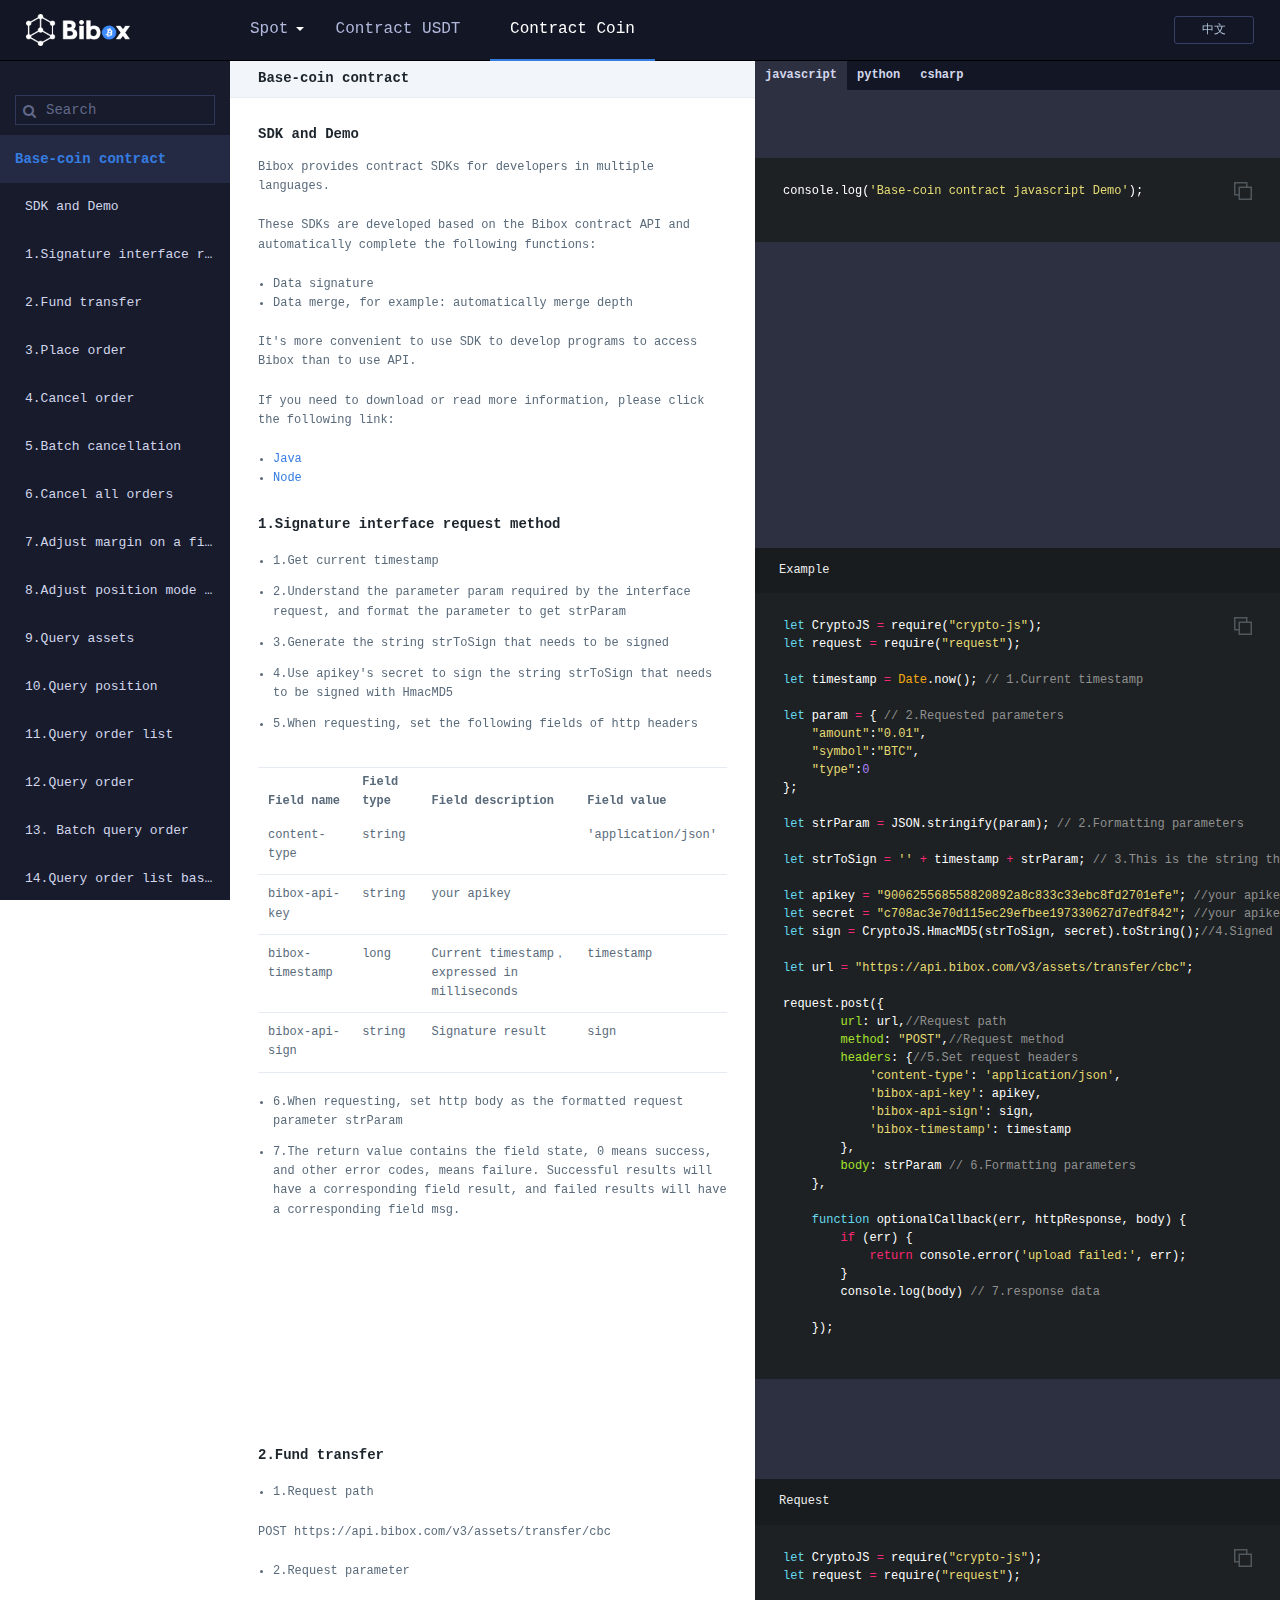
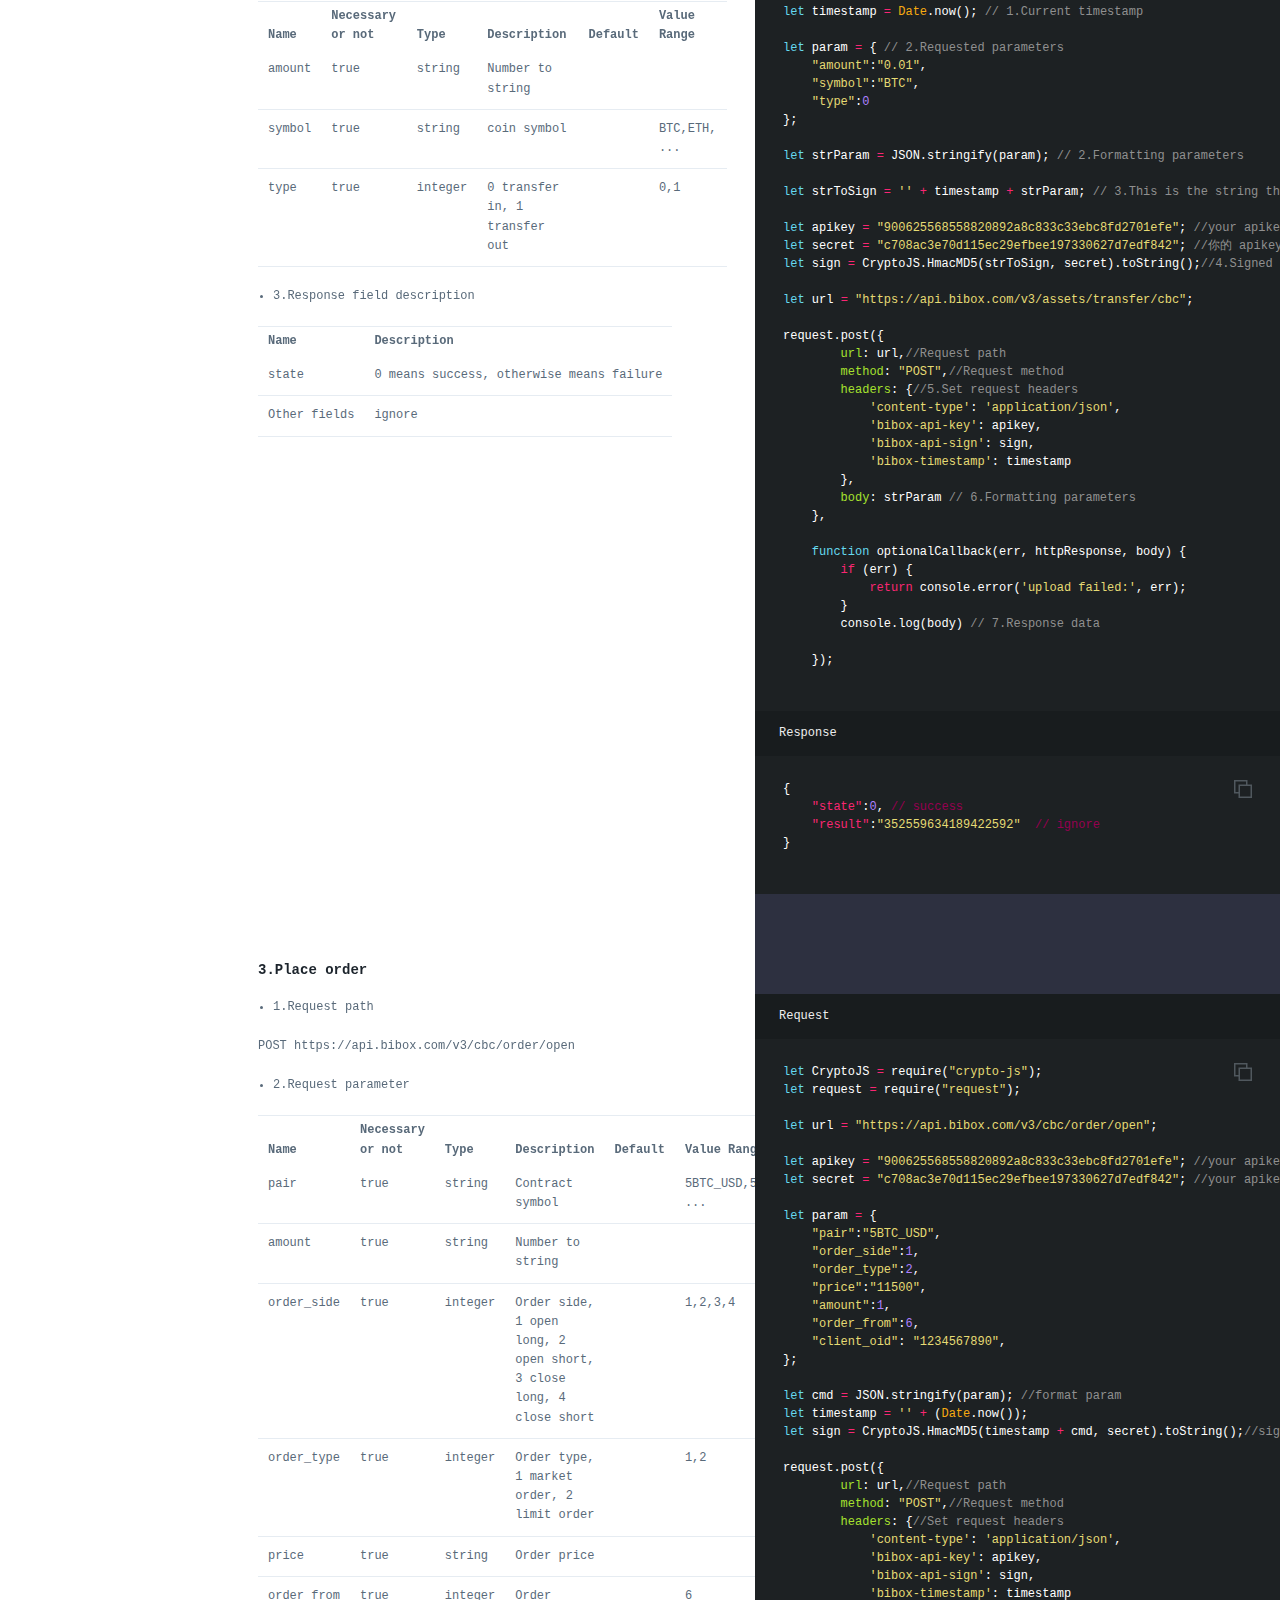
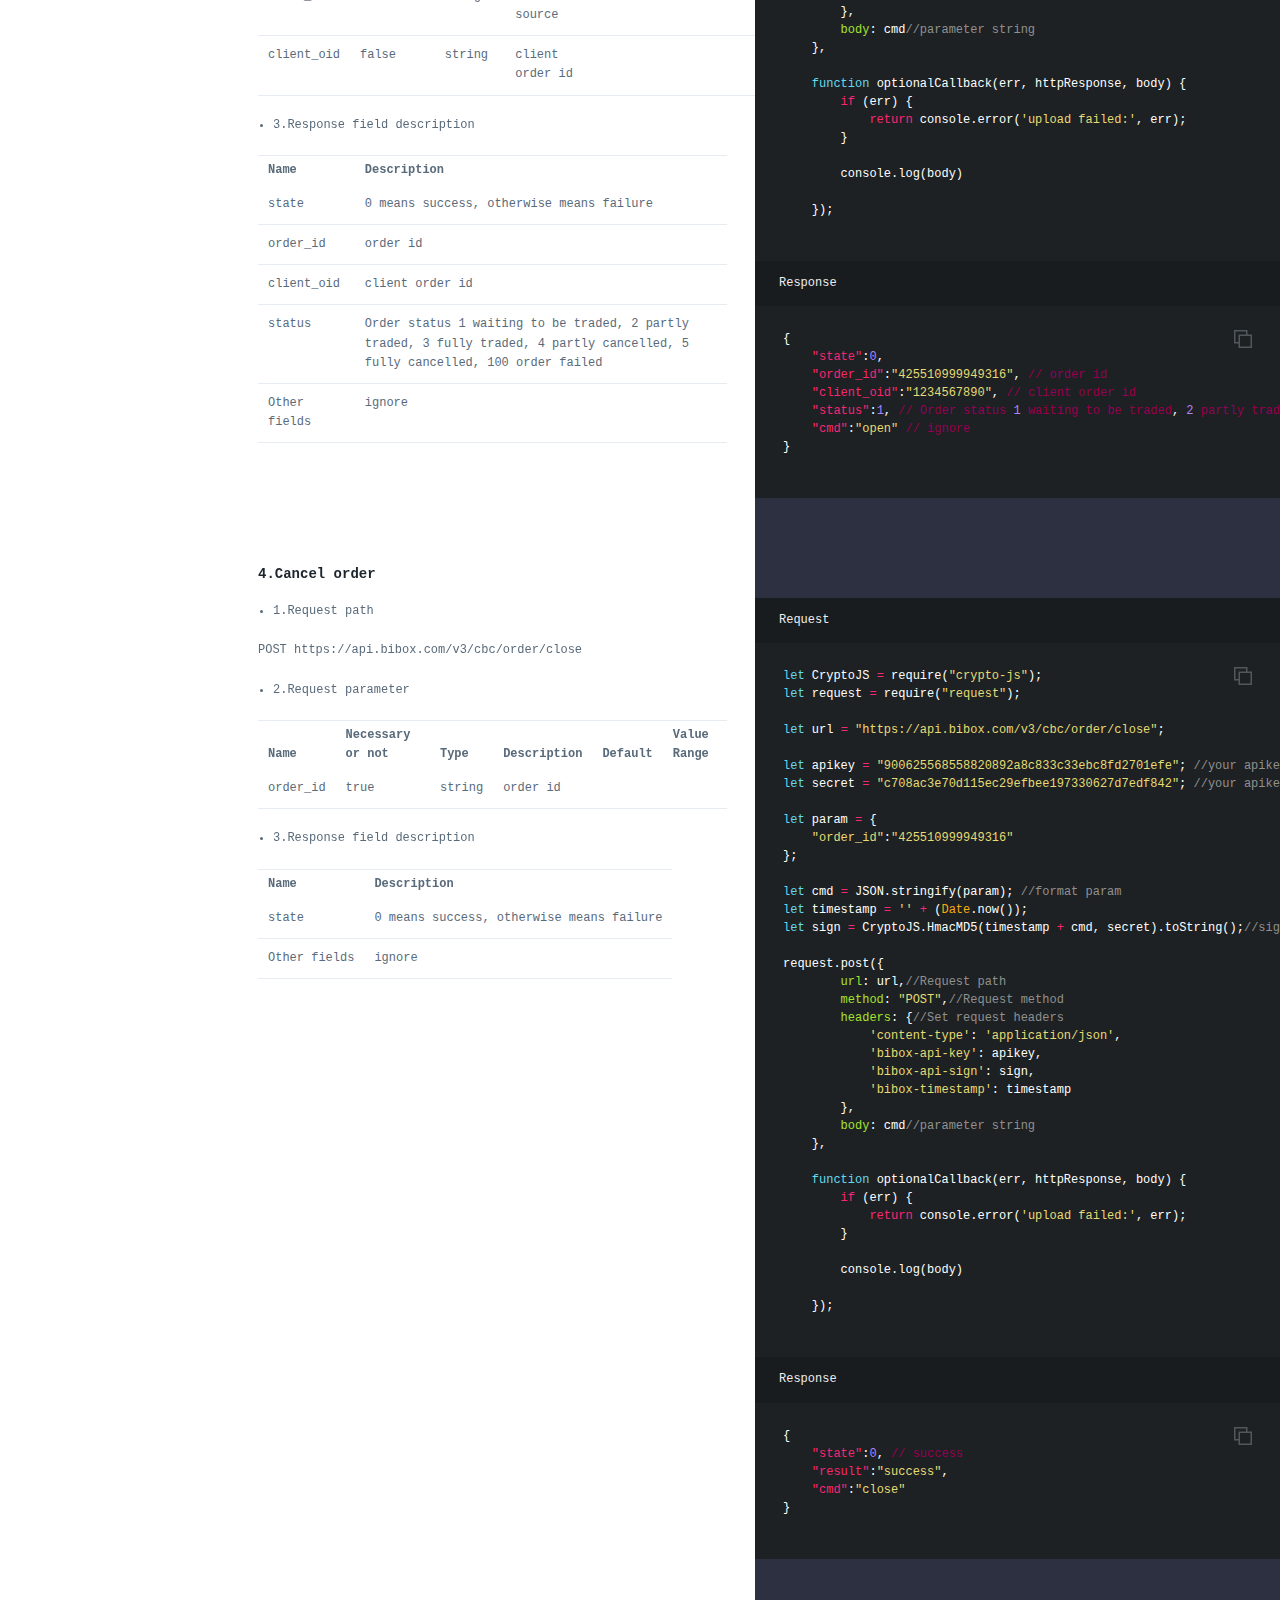
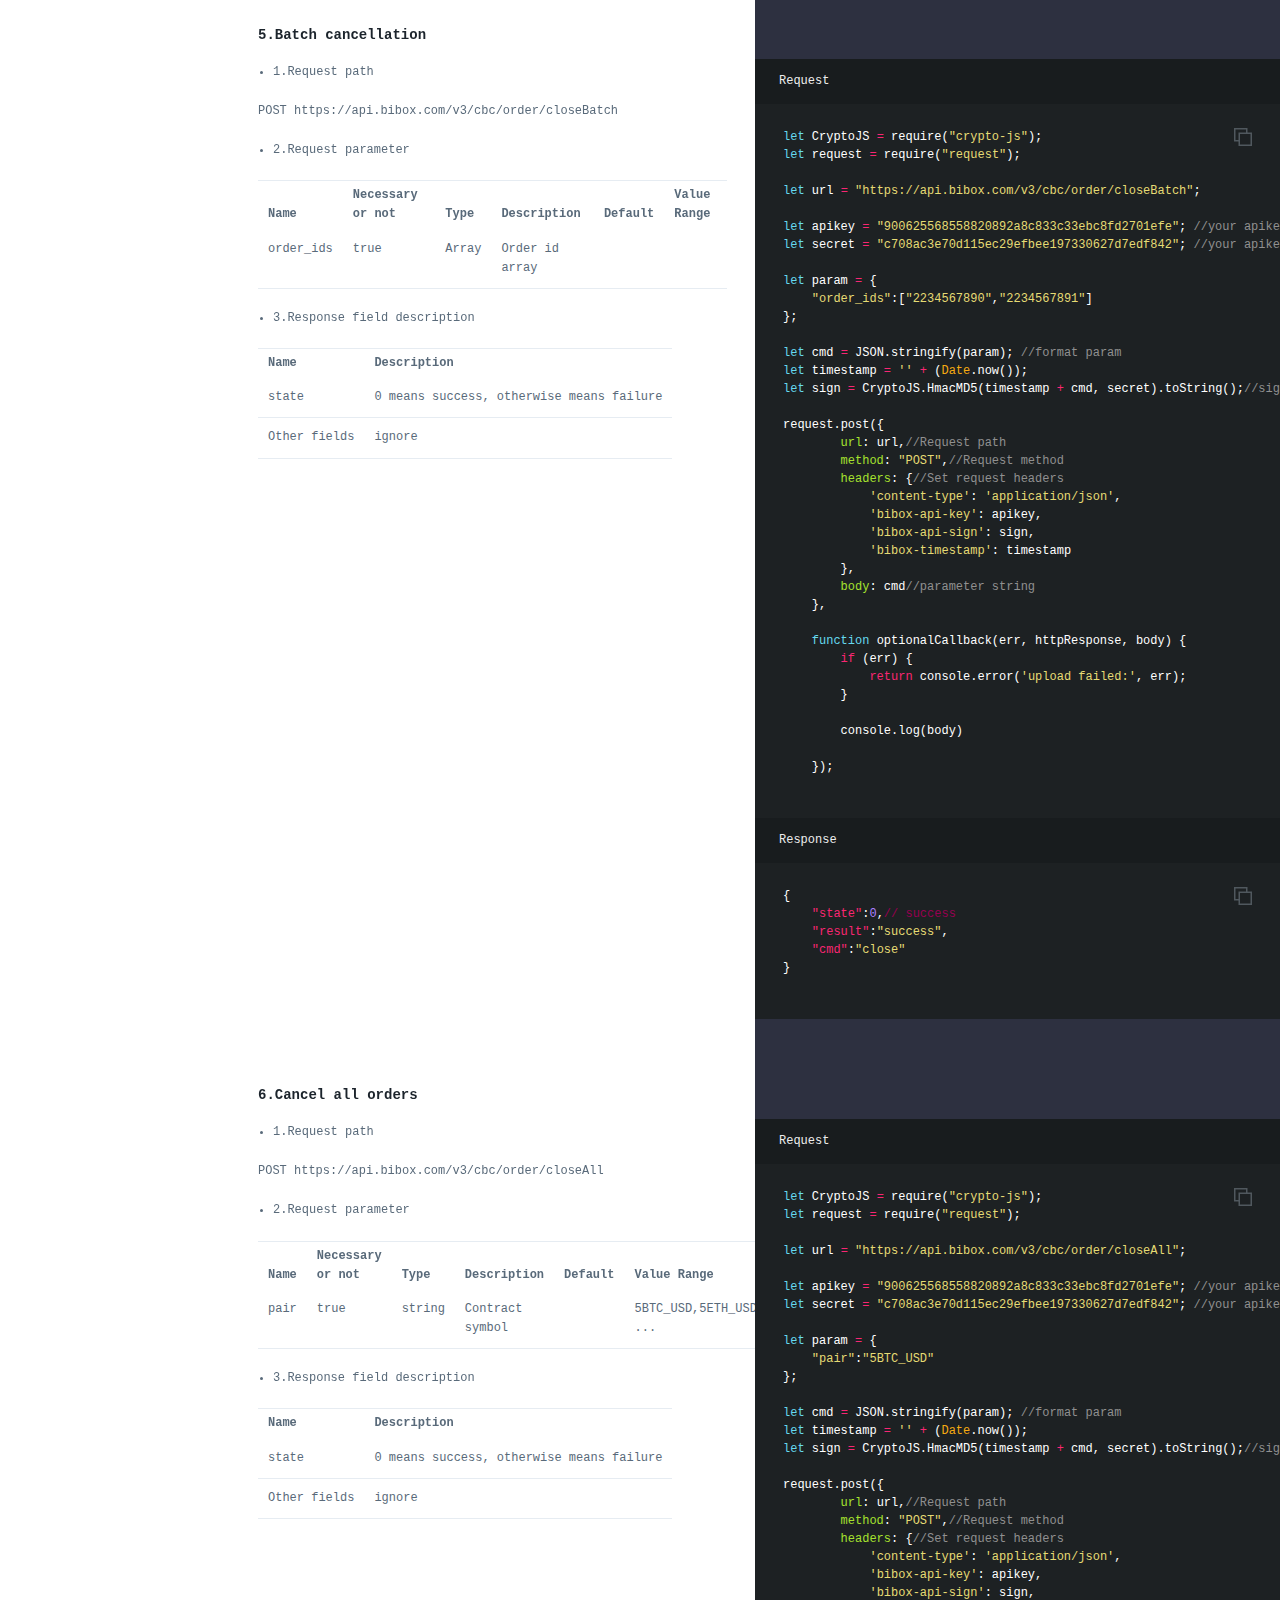
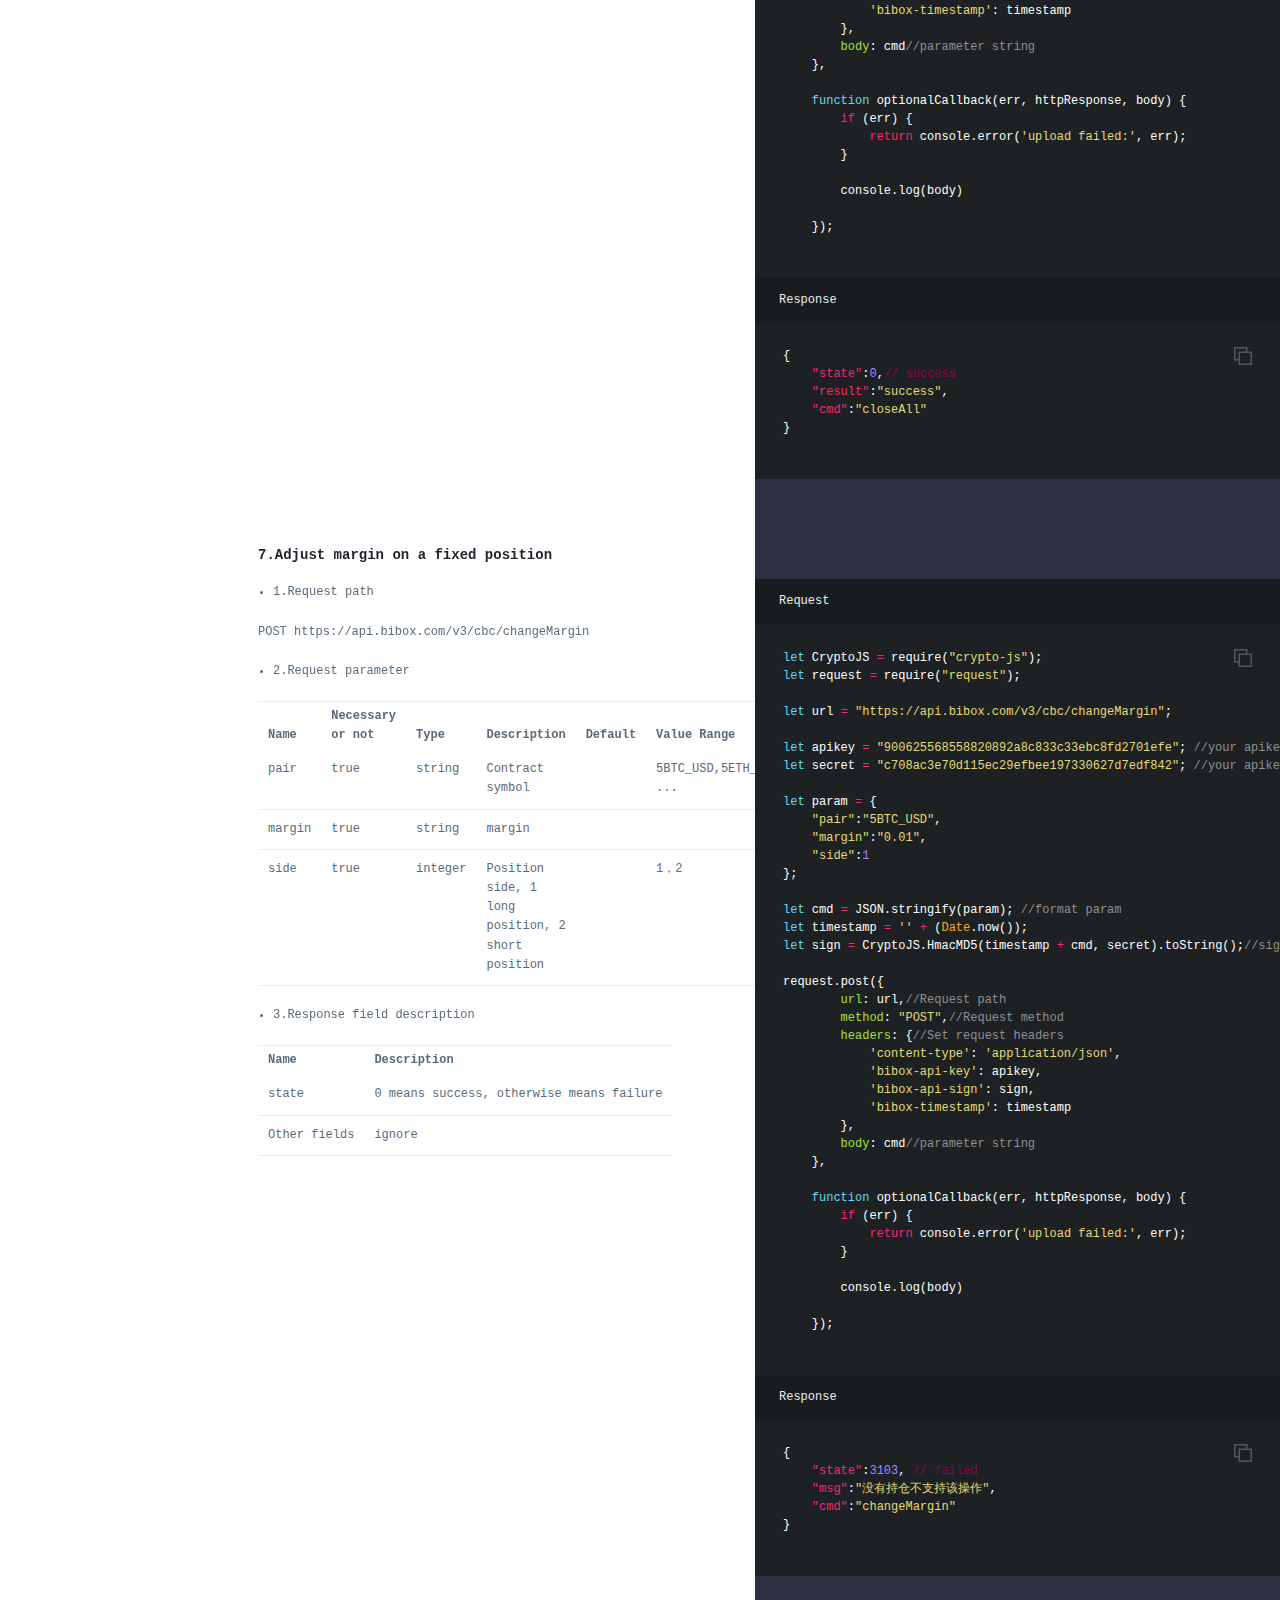
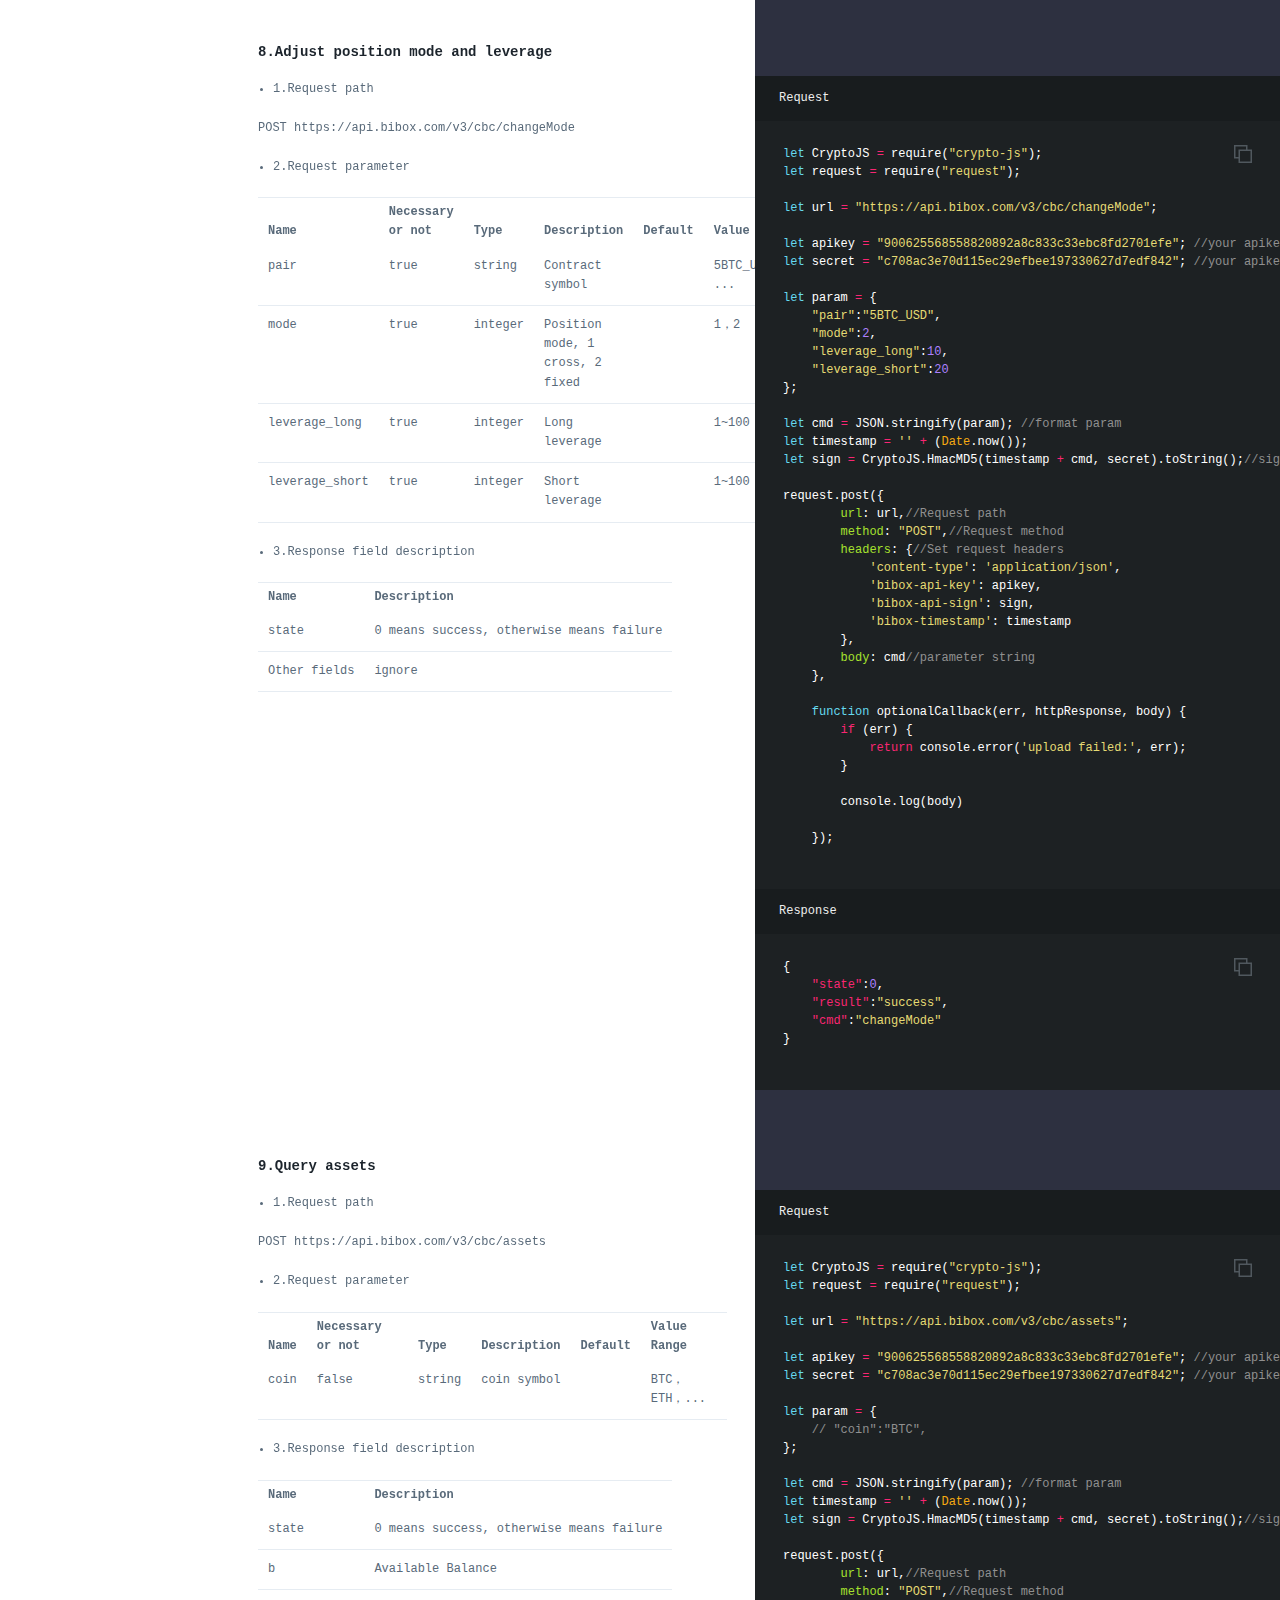
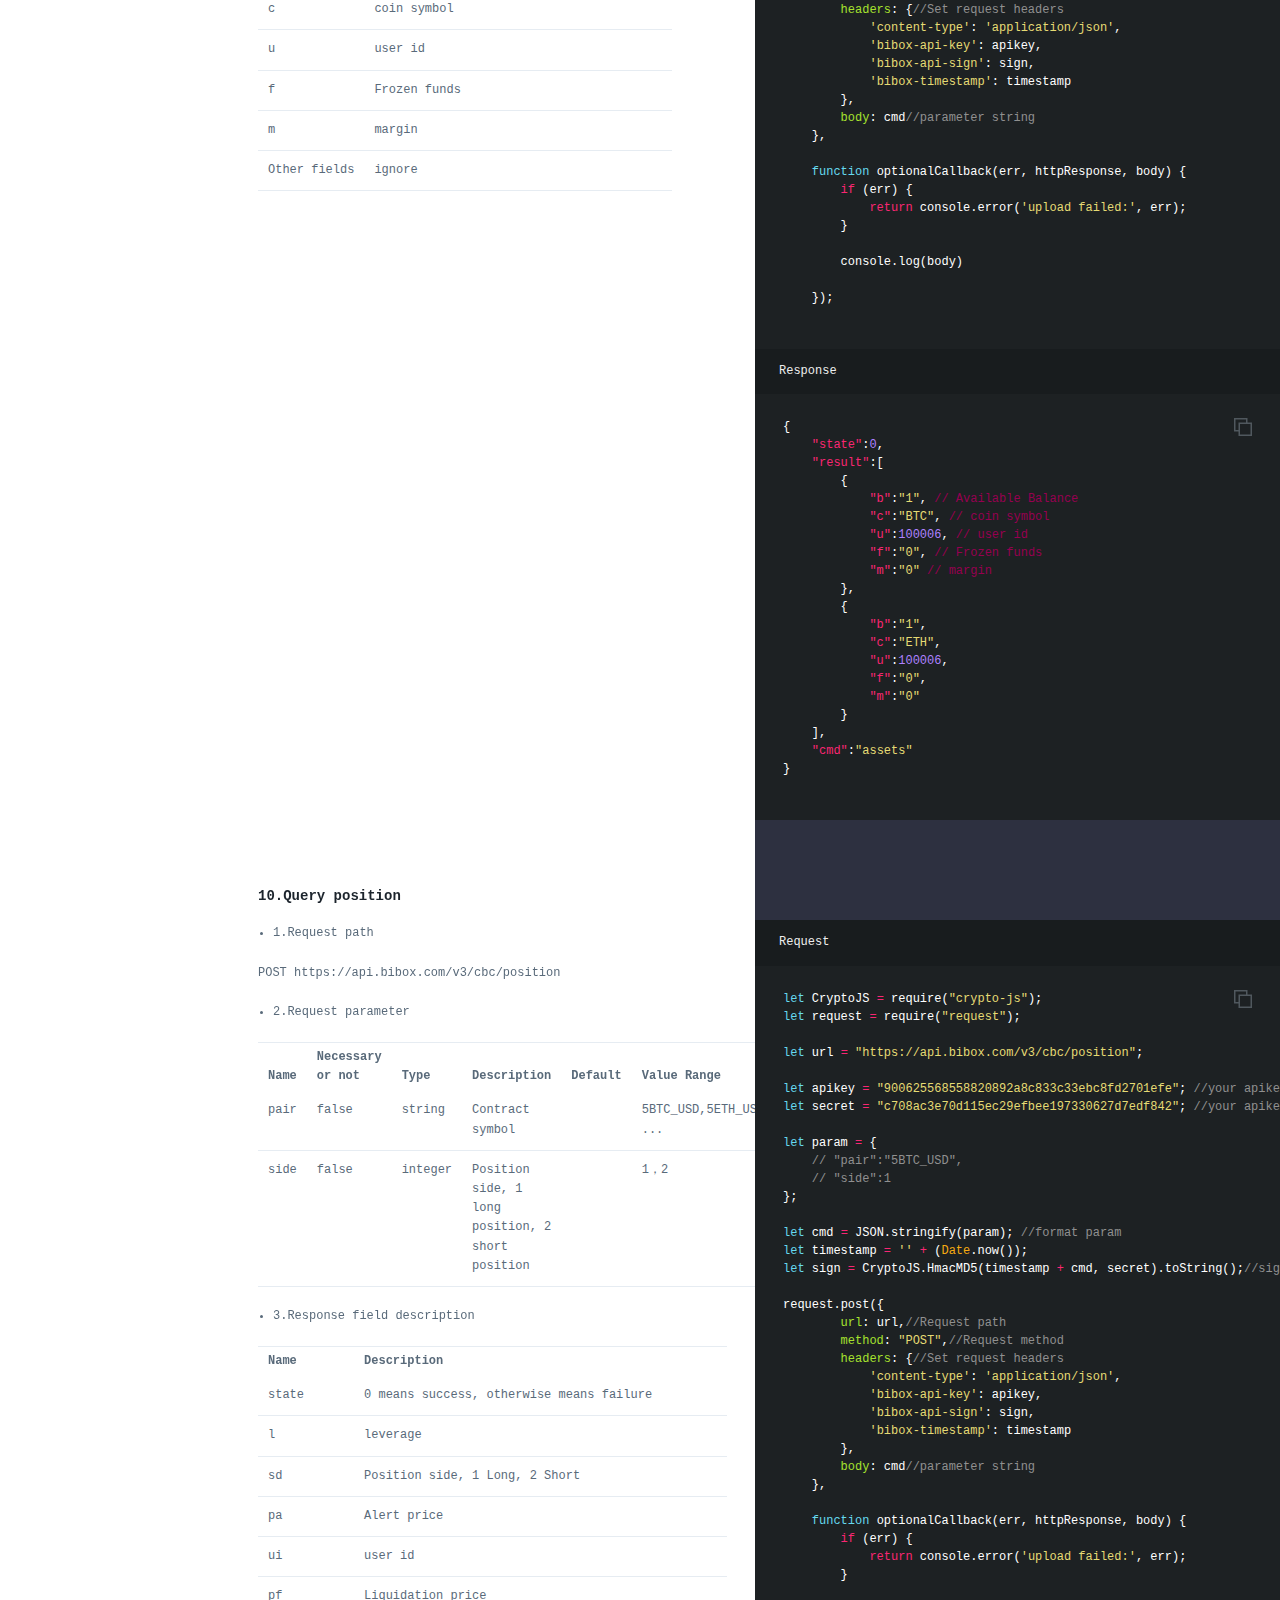
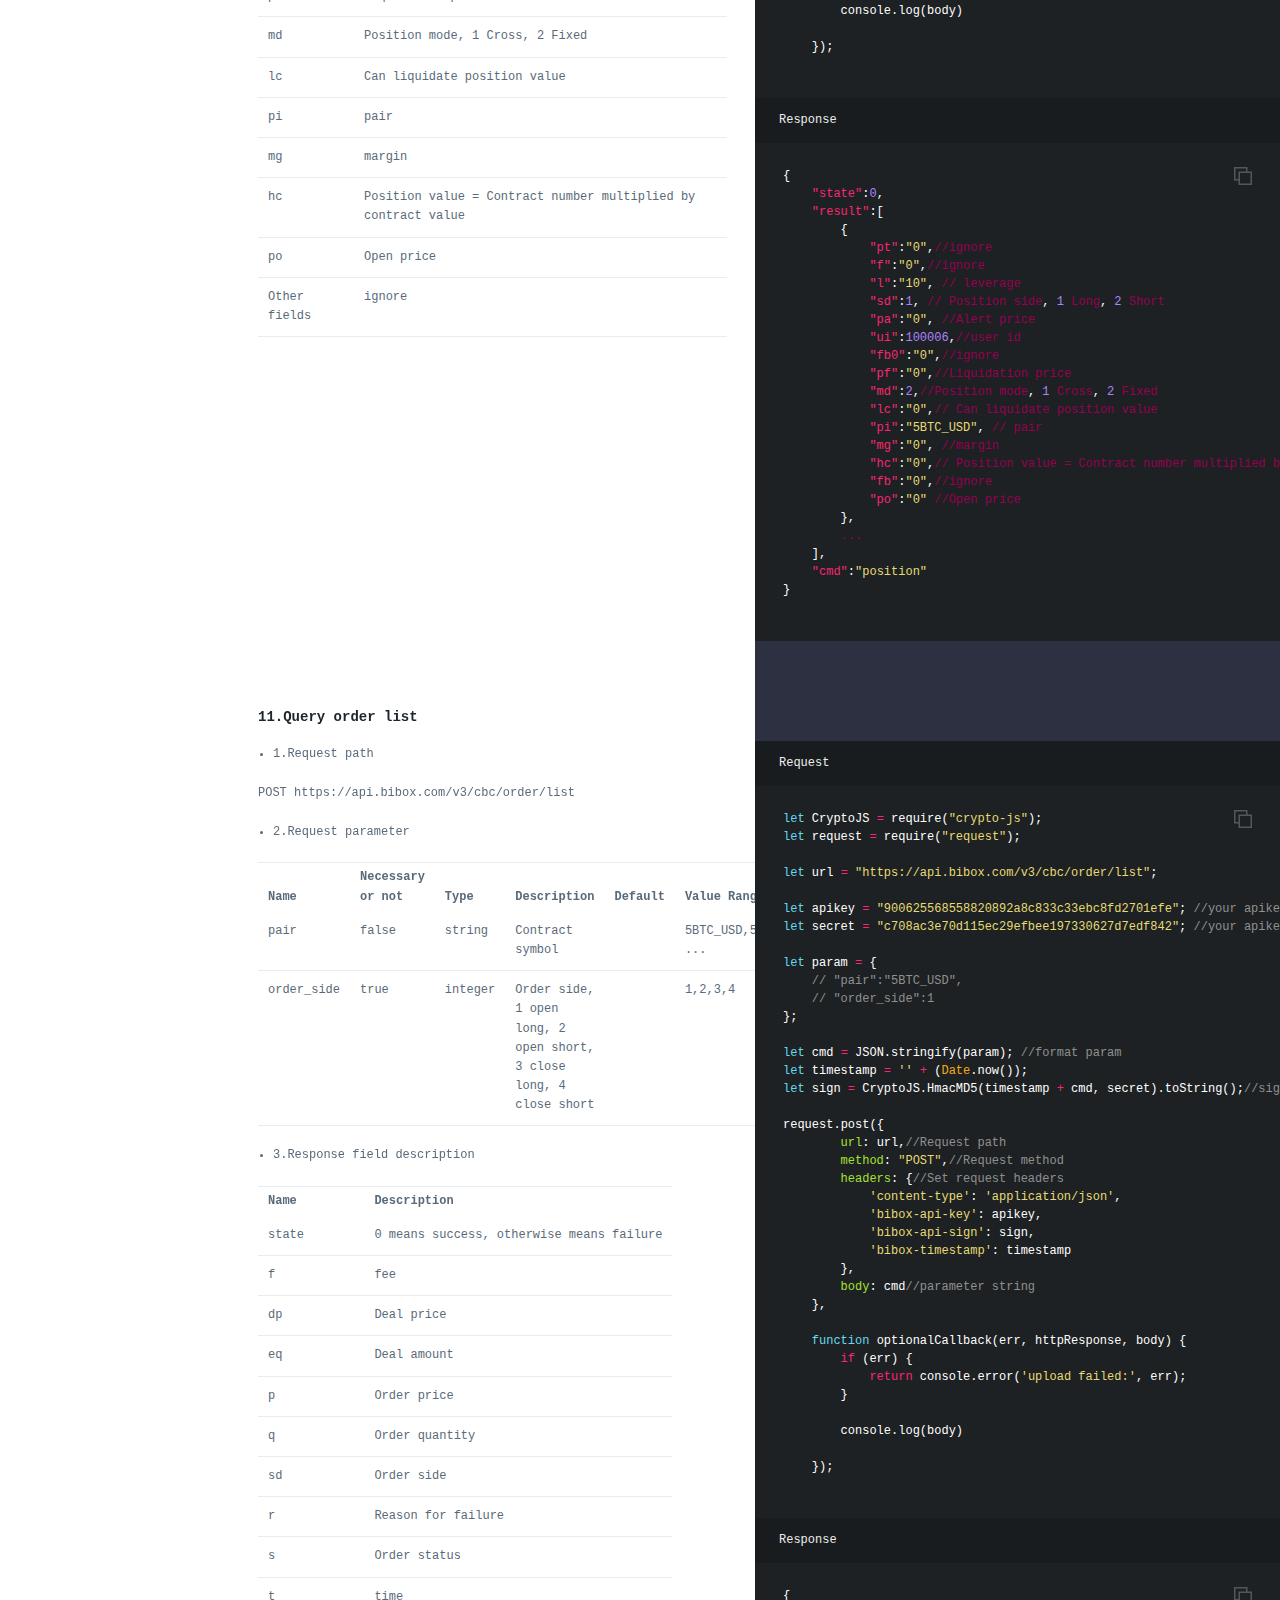
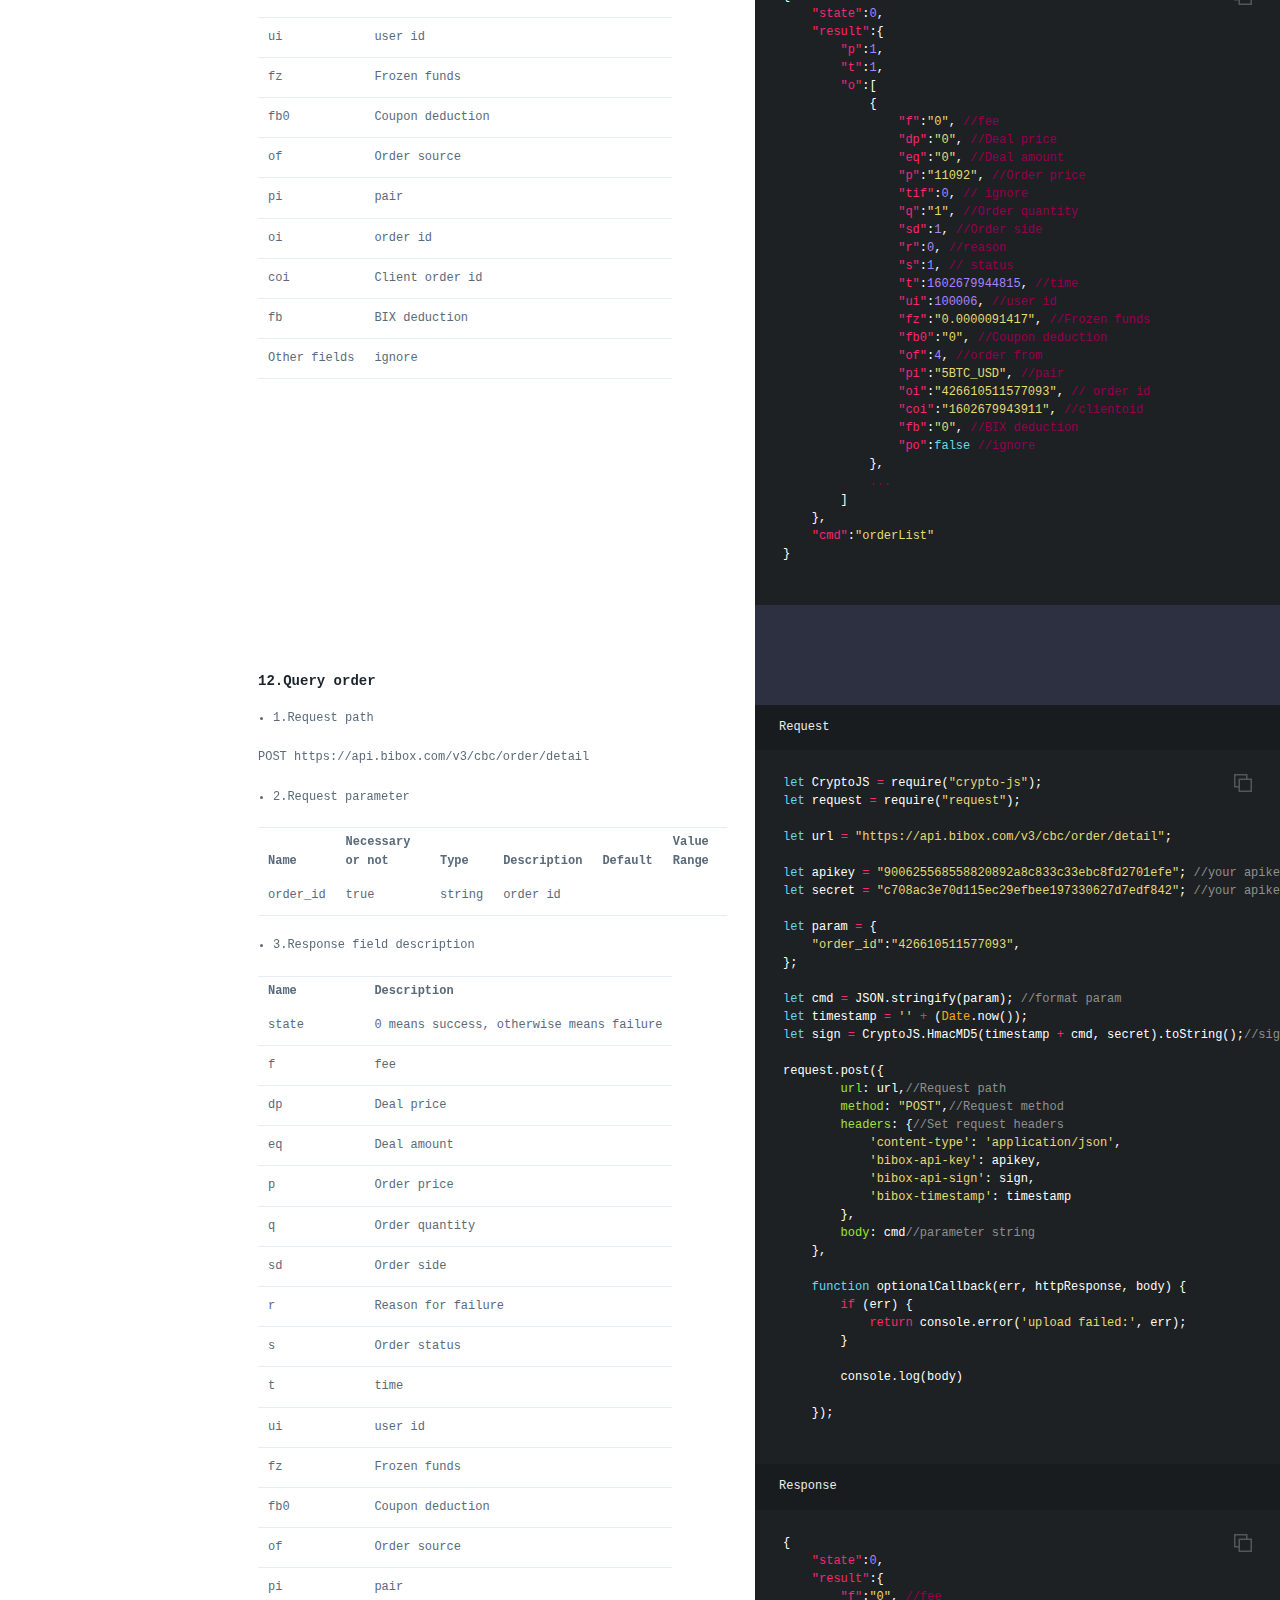
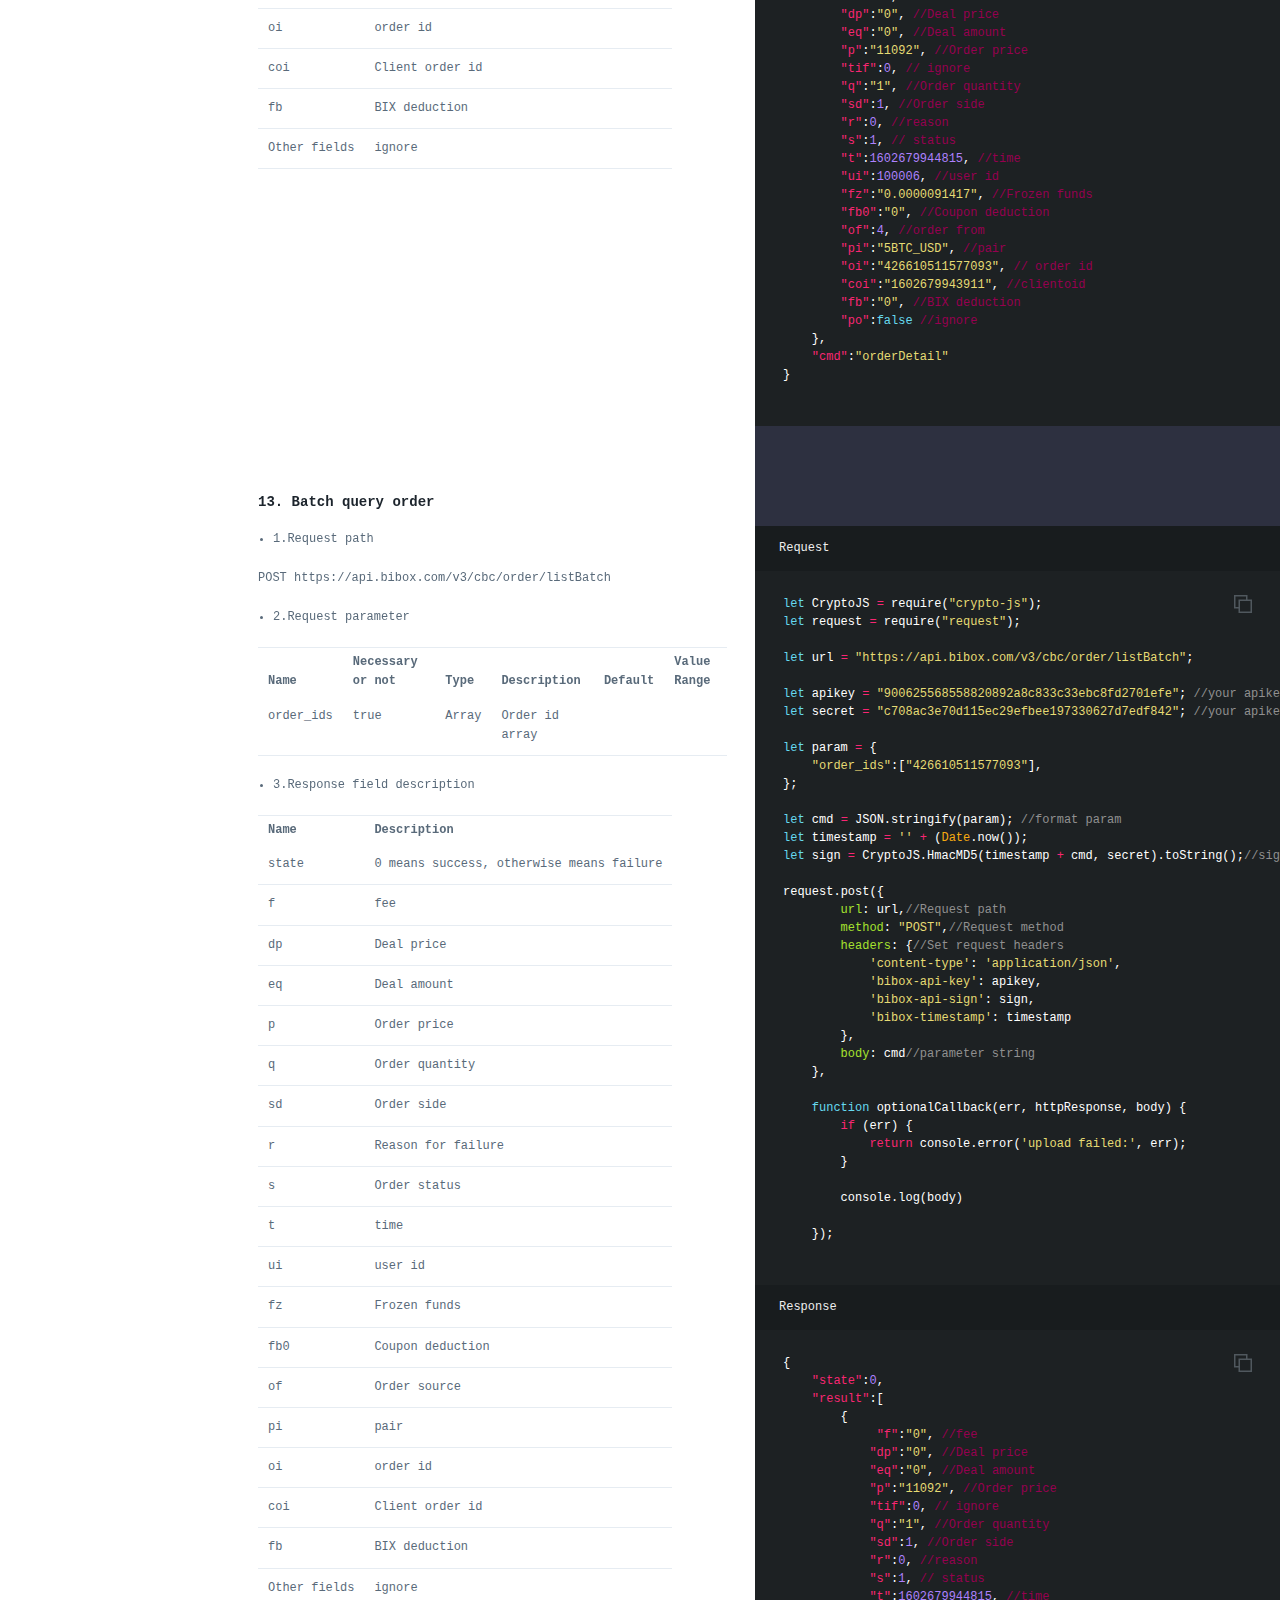
==== commit c4b2ce87: "update" ====
--- a/futures-coin/v3/en/index.html
+++ b/futures-coin/v3/en/index.html
@@ -9135,13 +9135,13 @@
           btn_spot_v4.className = '';
           spot_select.className = spot_select.className + ' current';
         }
-        else if(location.href.indexOf('/futures/') > 0){
+        else if(location.href.indexOf('/futures-coin/') > 0){
           btn_spot.className = '';
           btn_contract_coin.className = 'current';
           btn_contract.className = '';
           btn_spot_v4.className = '';
         }
-        else if(location.href.indexOf('/futures-coin/') > 0){
+        else if(location.href.indexOf('/futures/') > 0){
           btn_spot.className = '';
           btn_contract_coin.className = '';
           btn_contract.className = 'current';
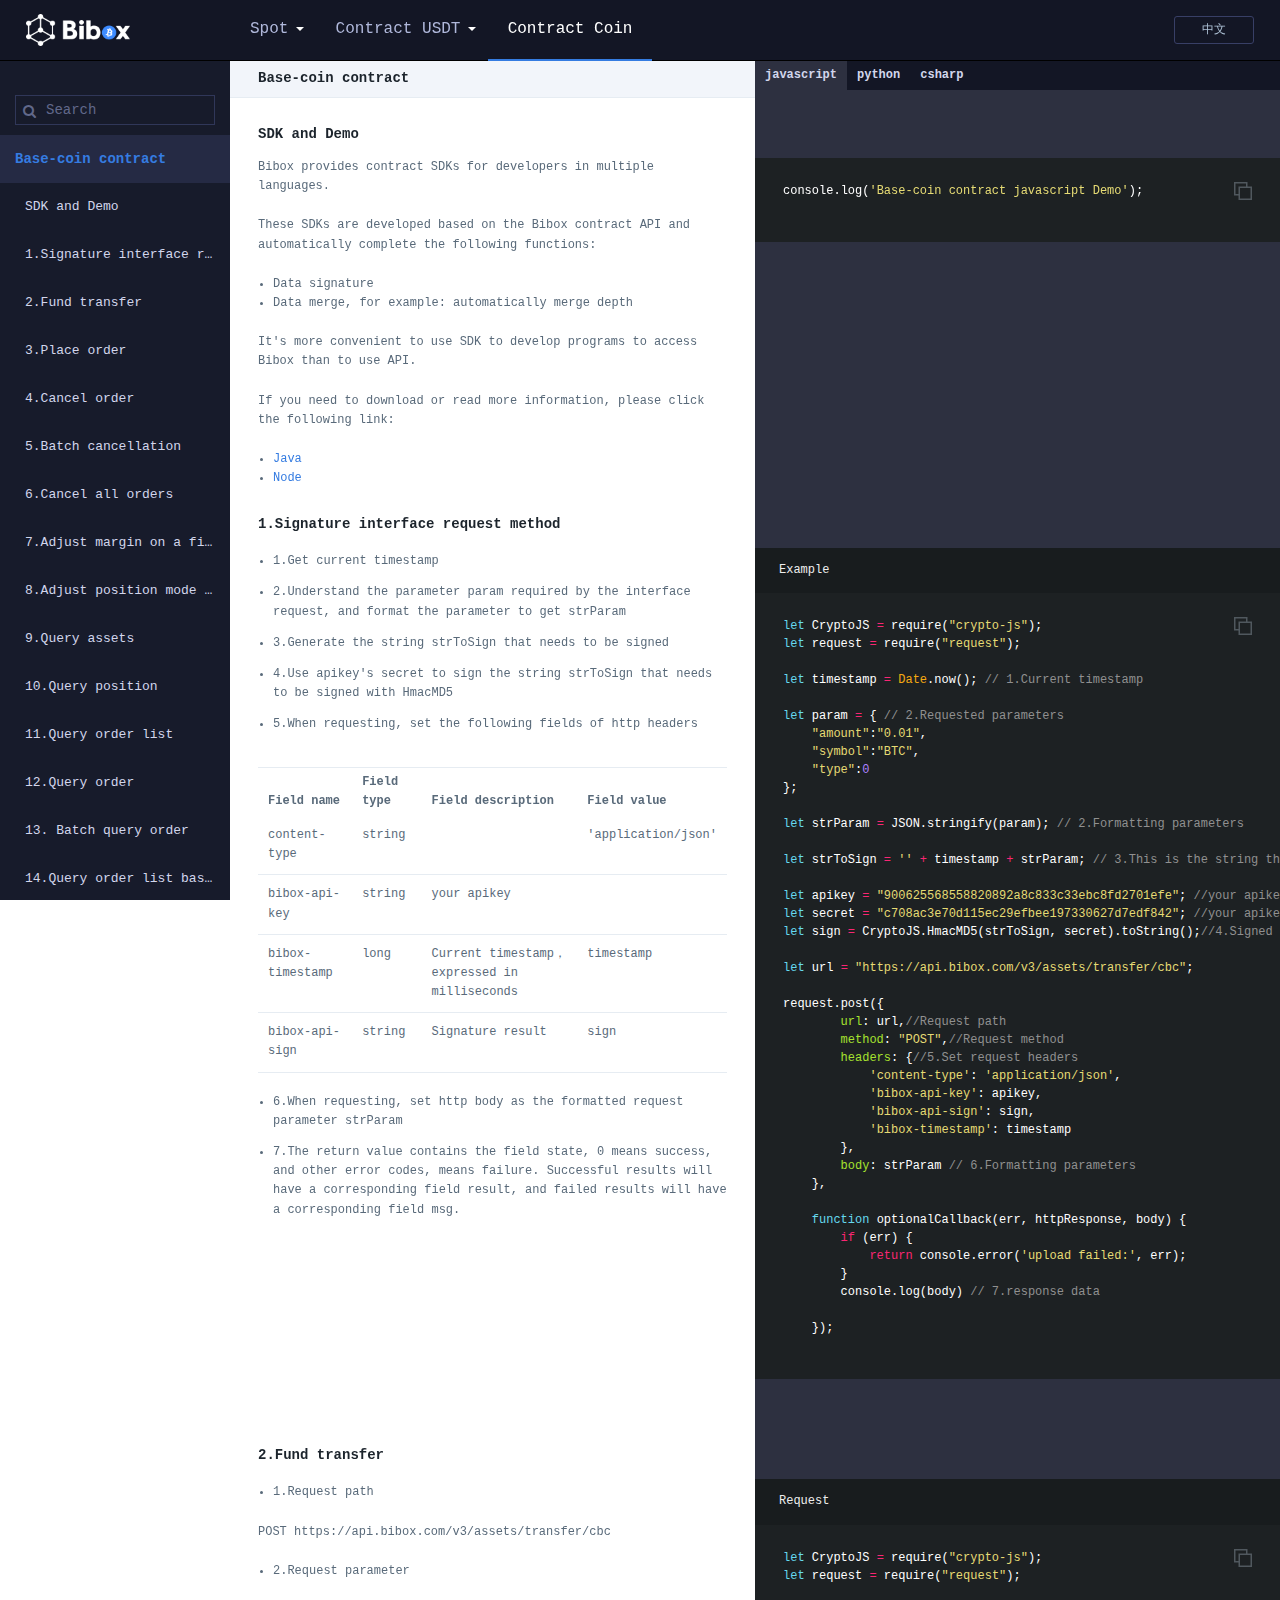
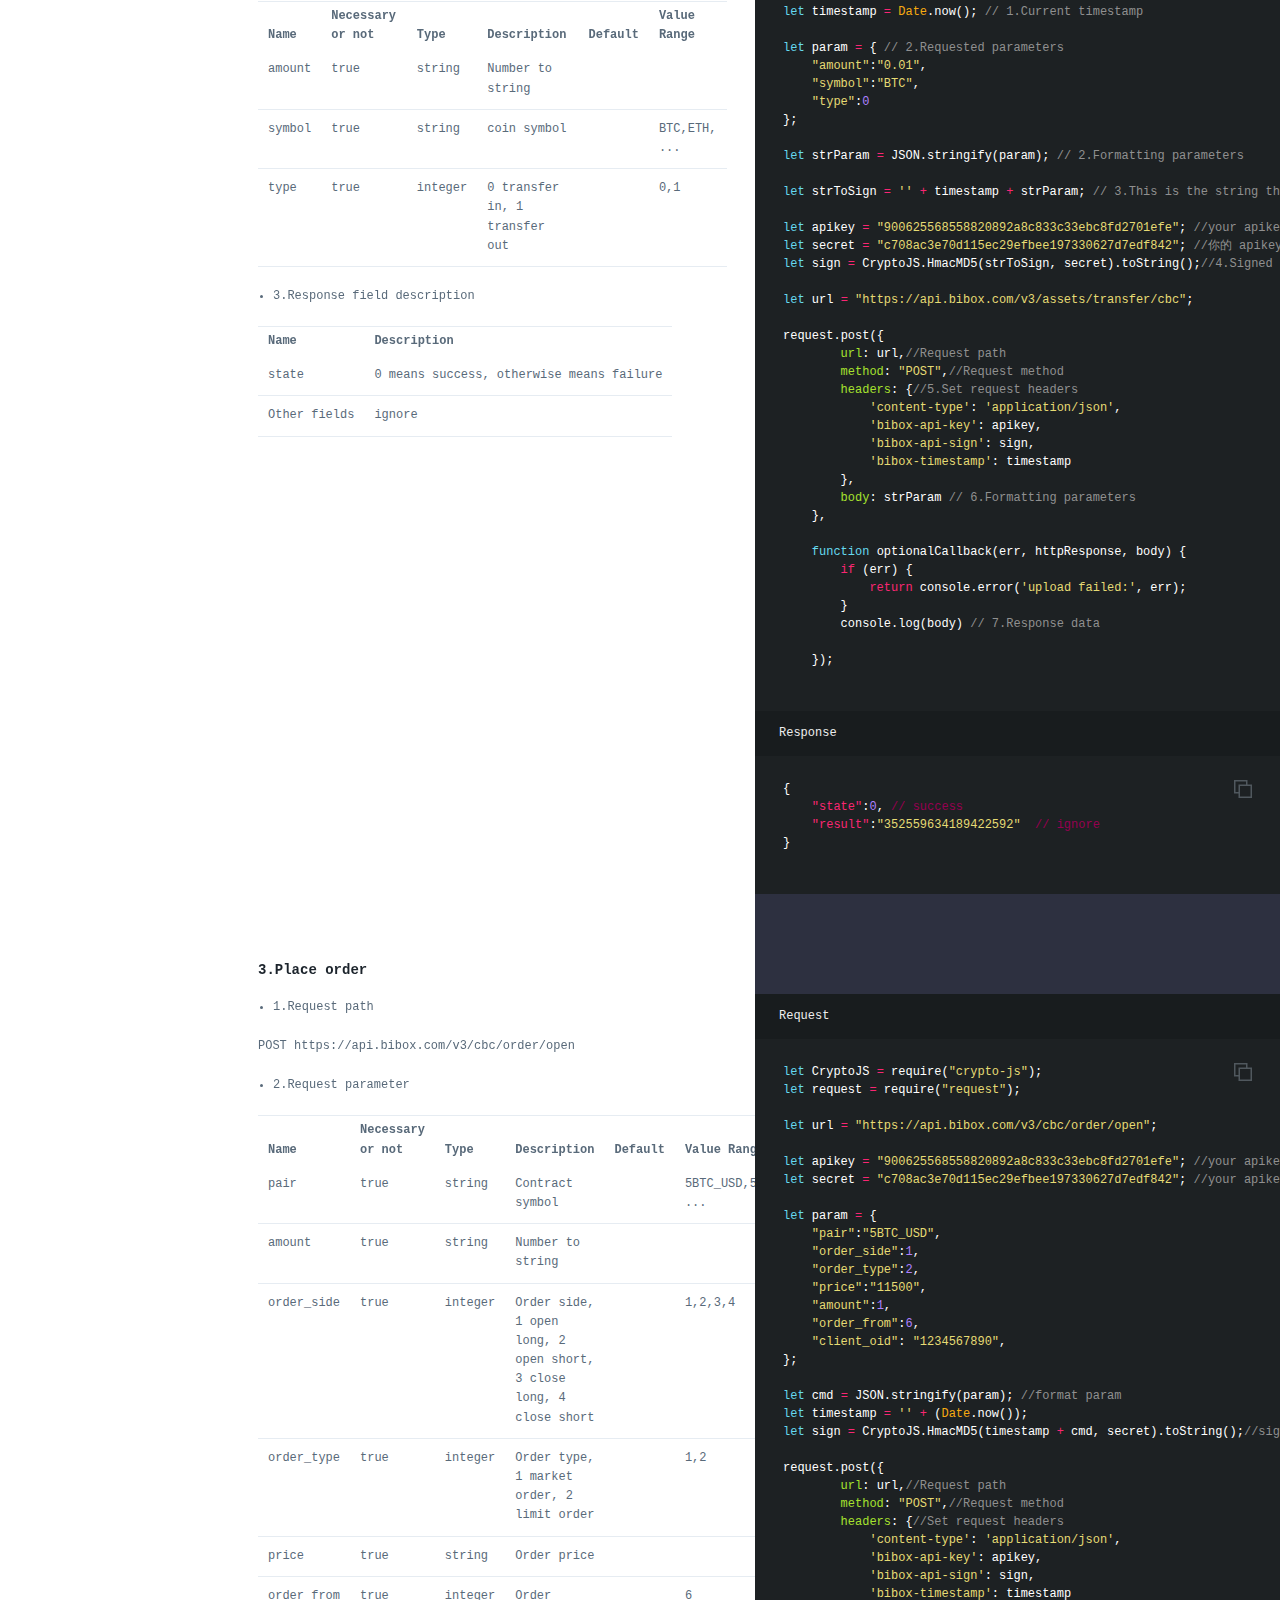
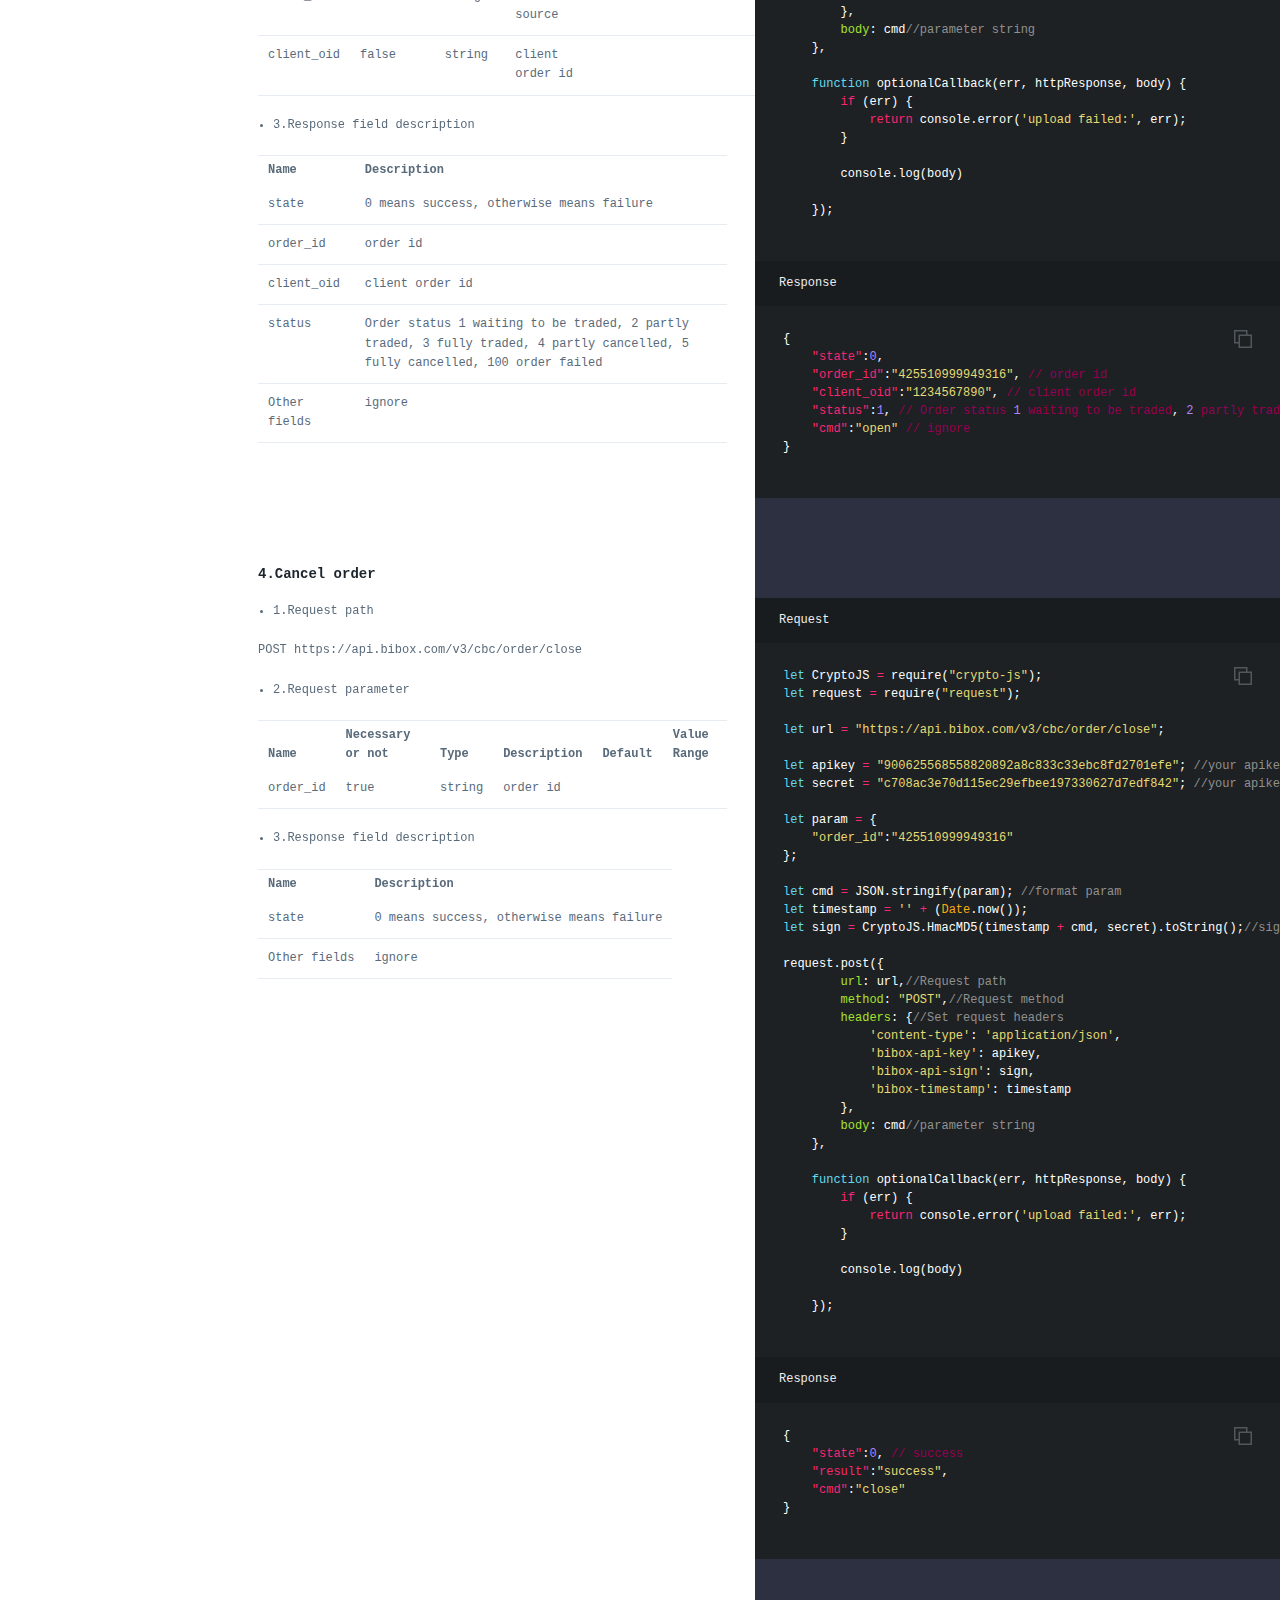
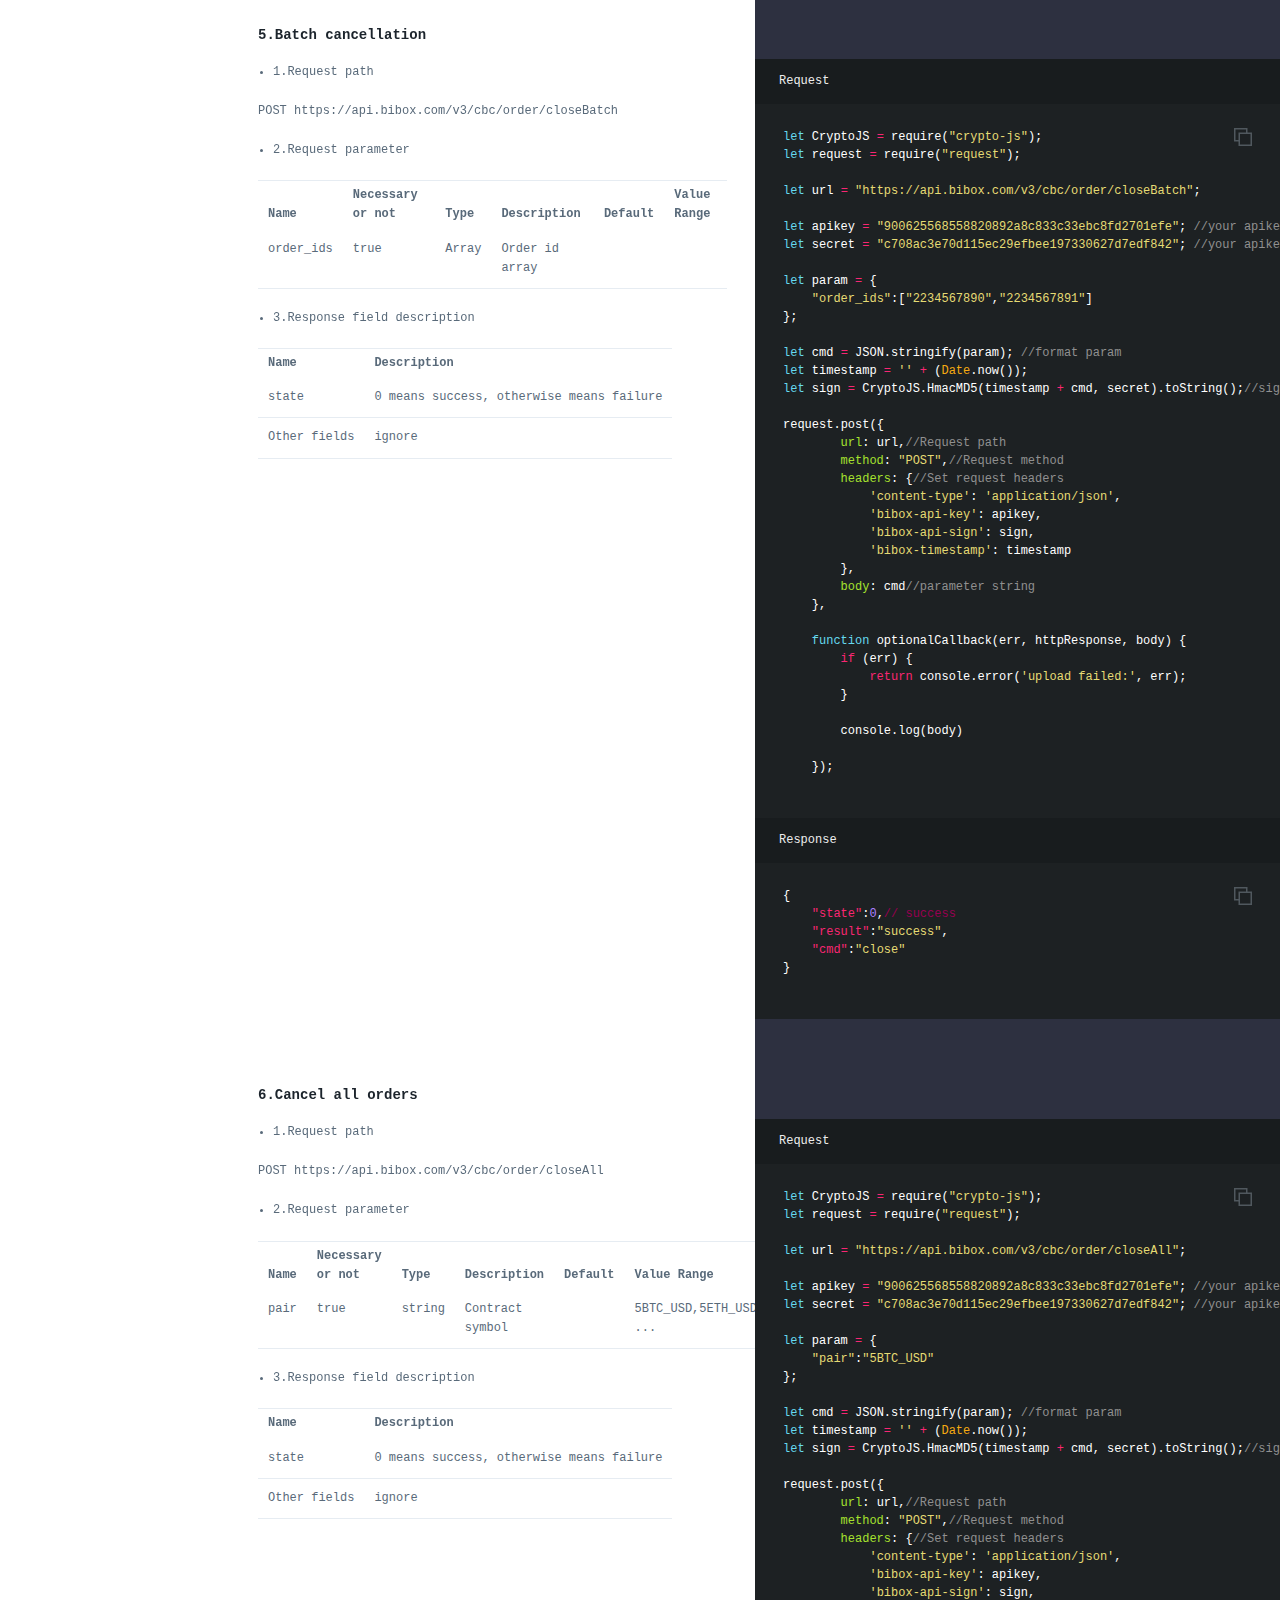
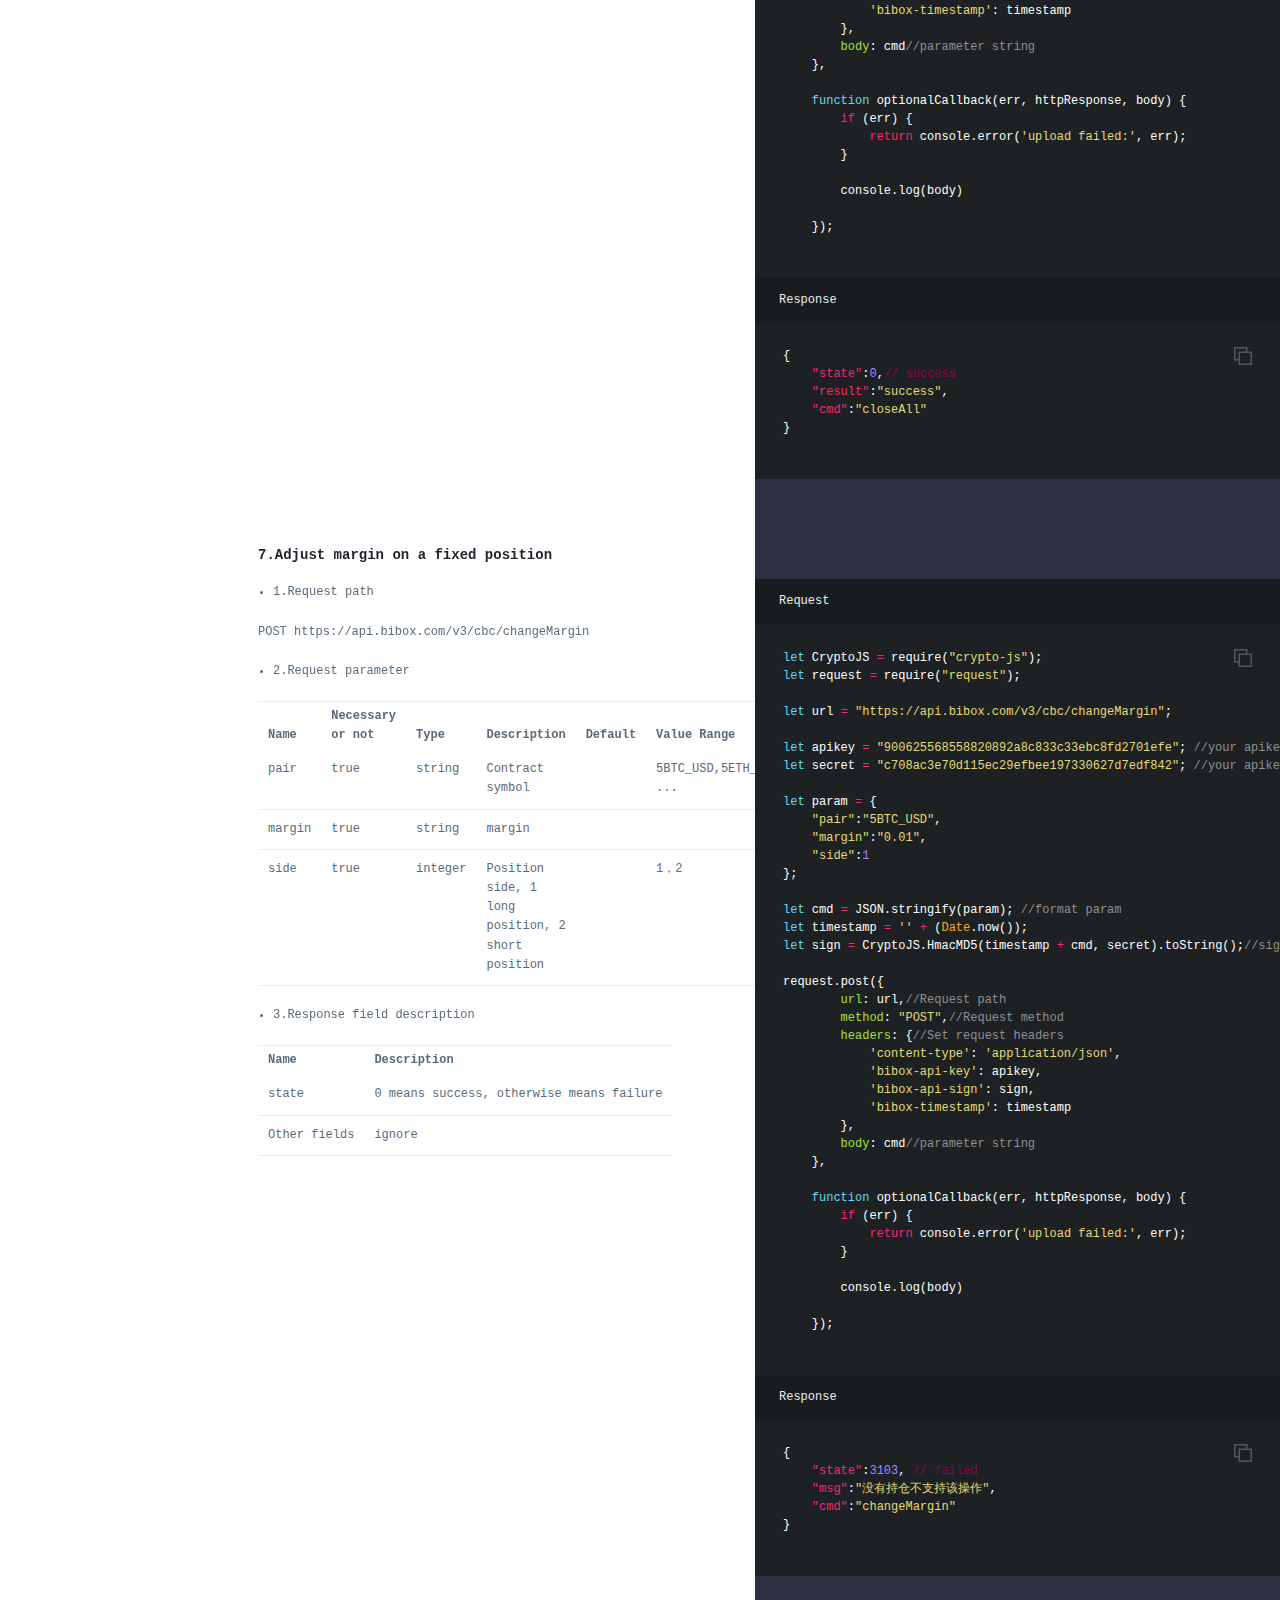
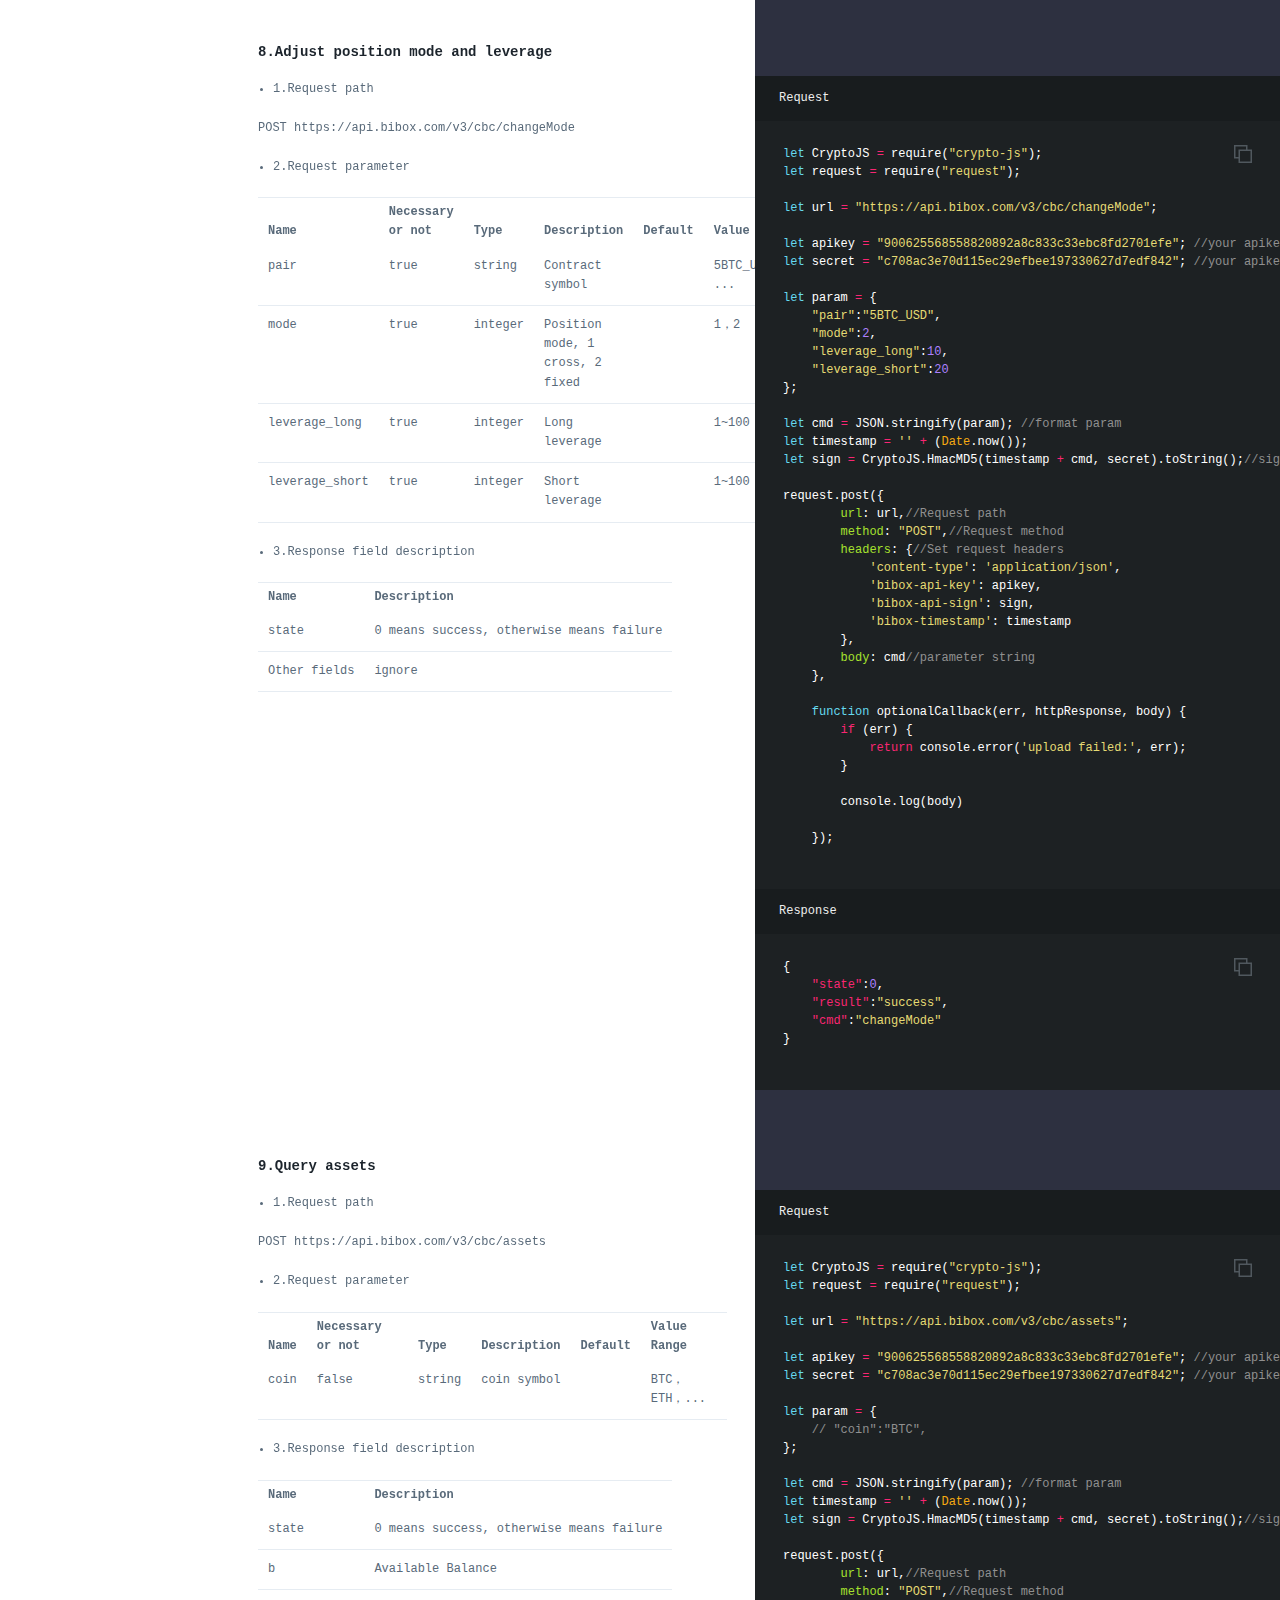
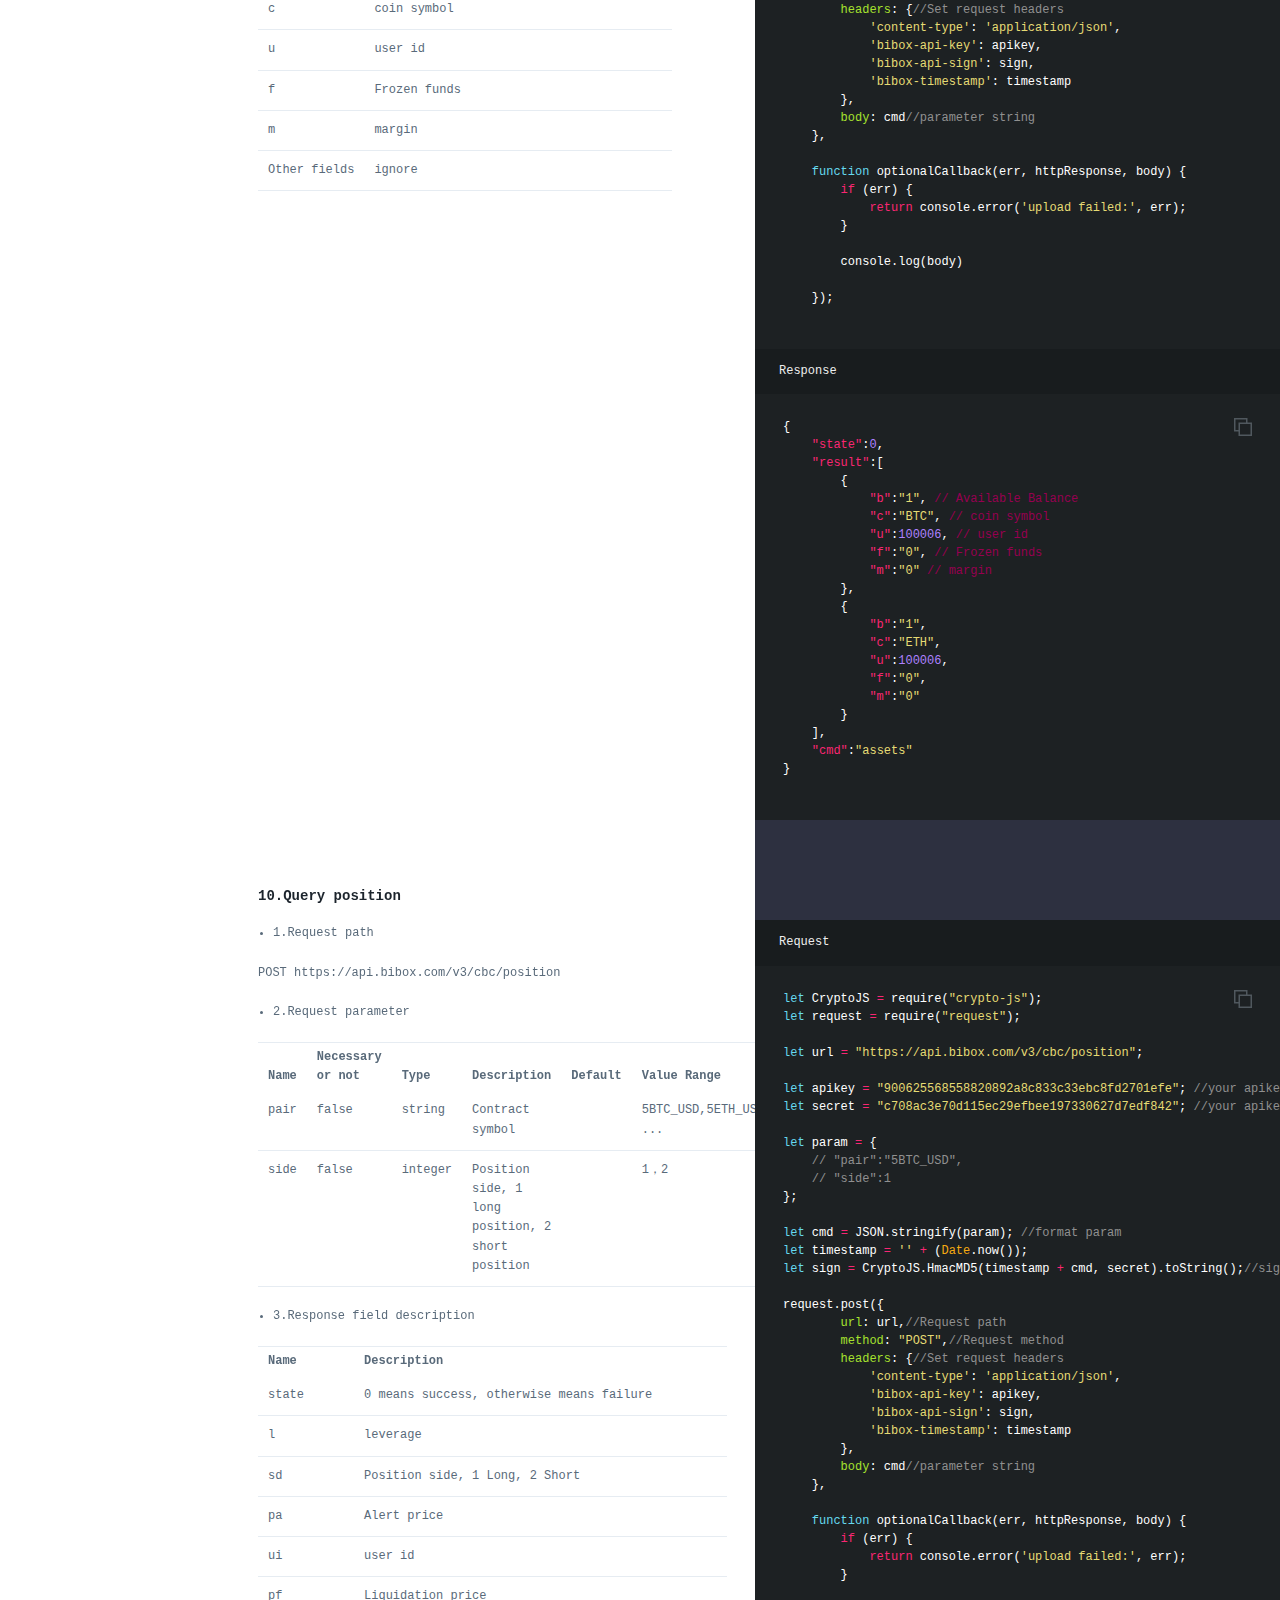
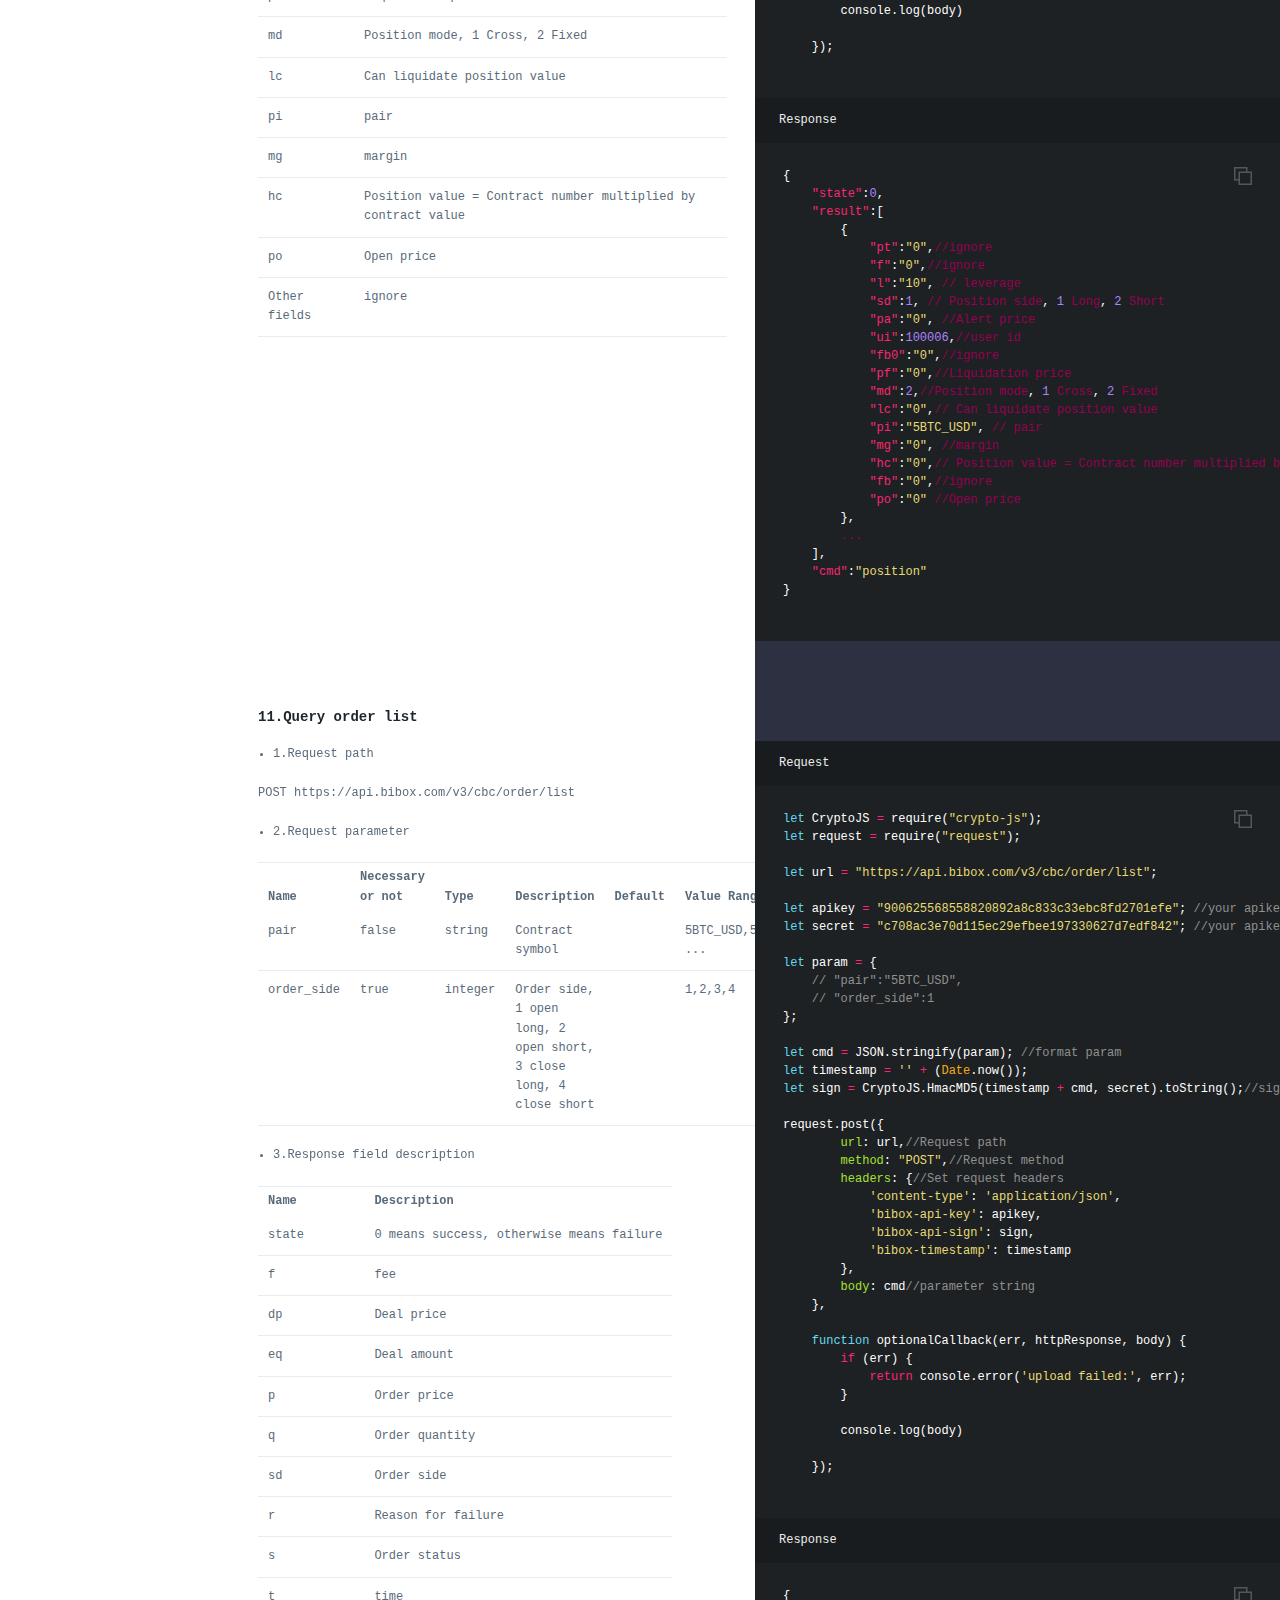
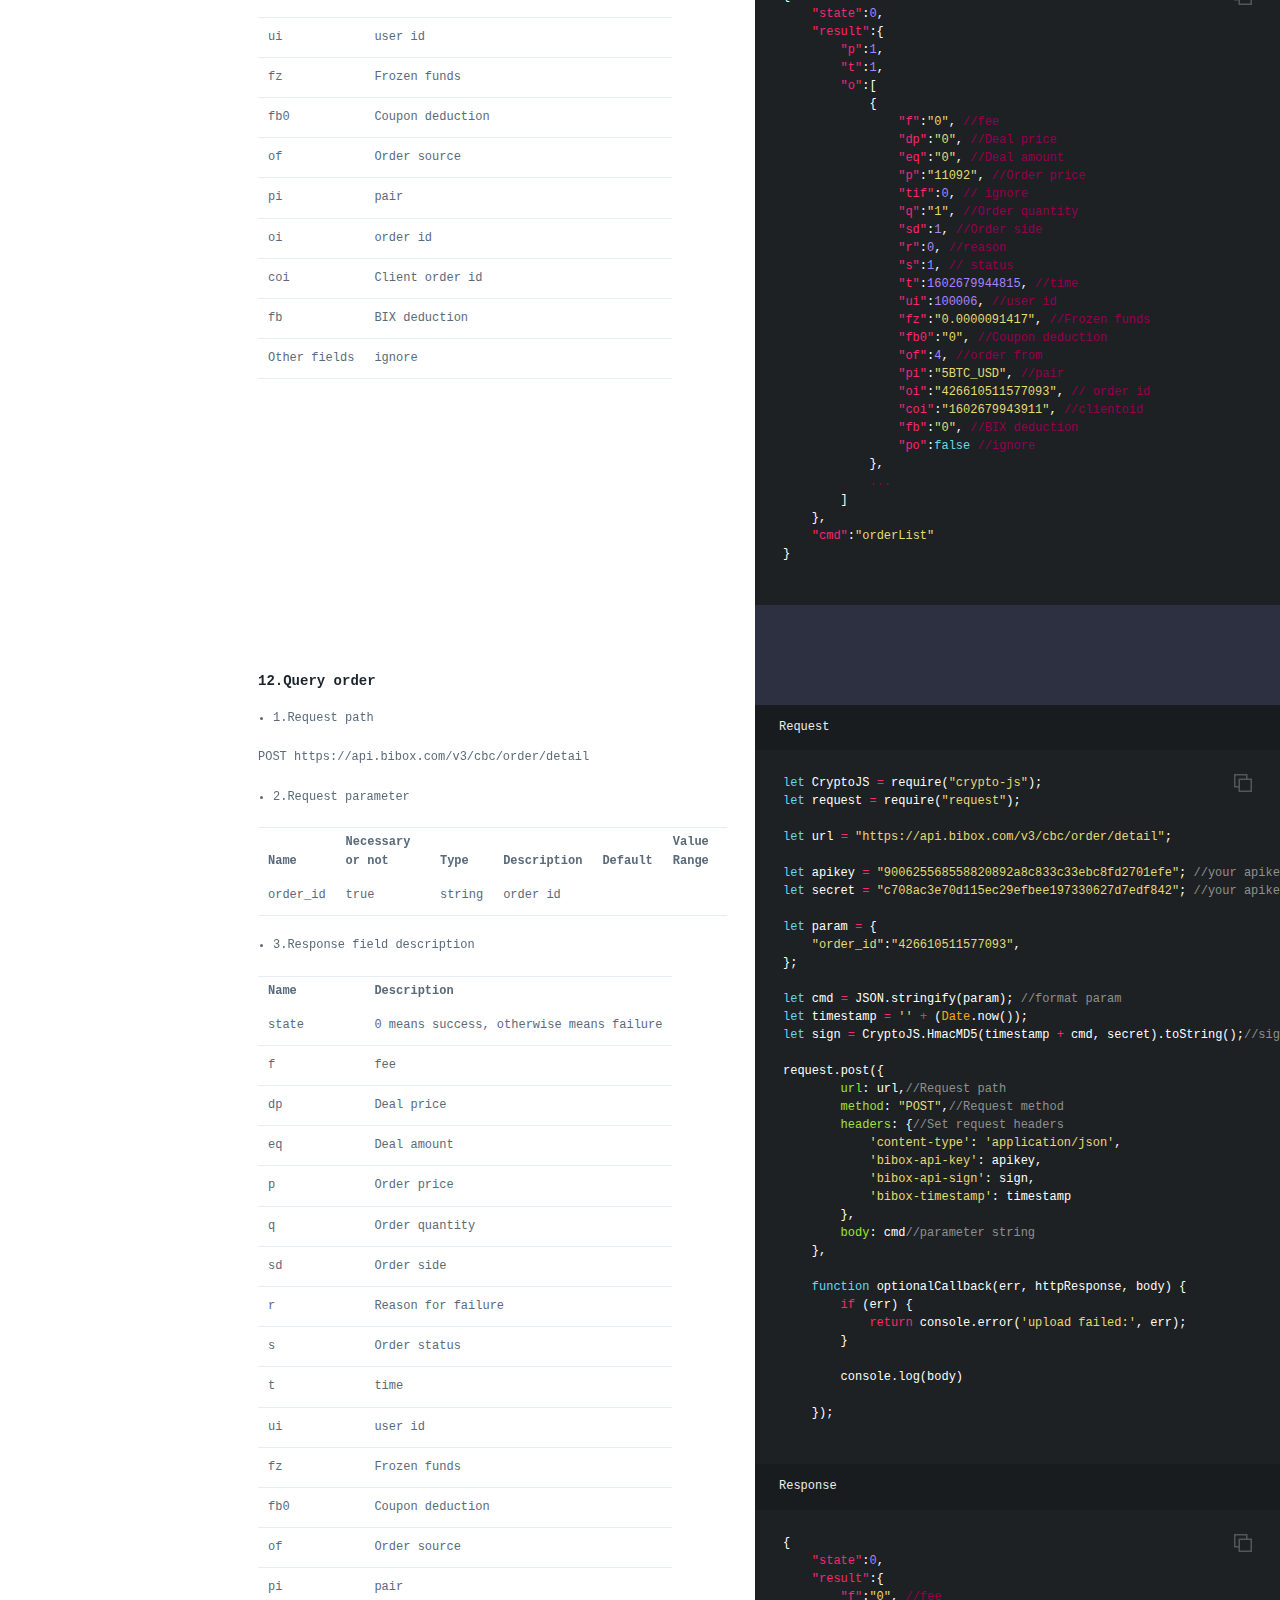
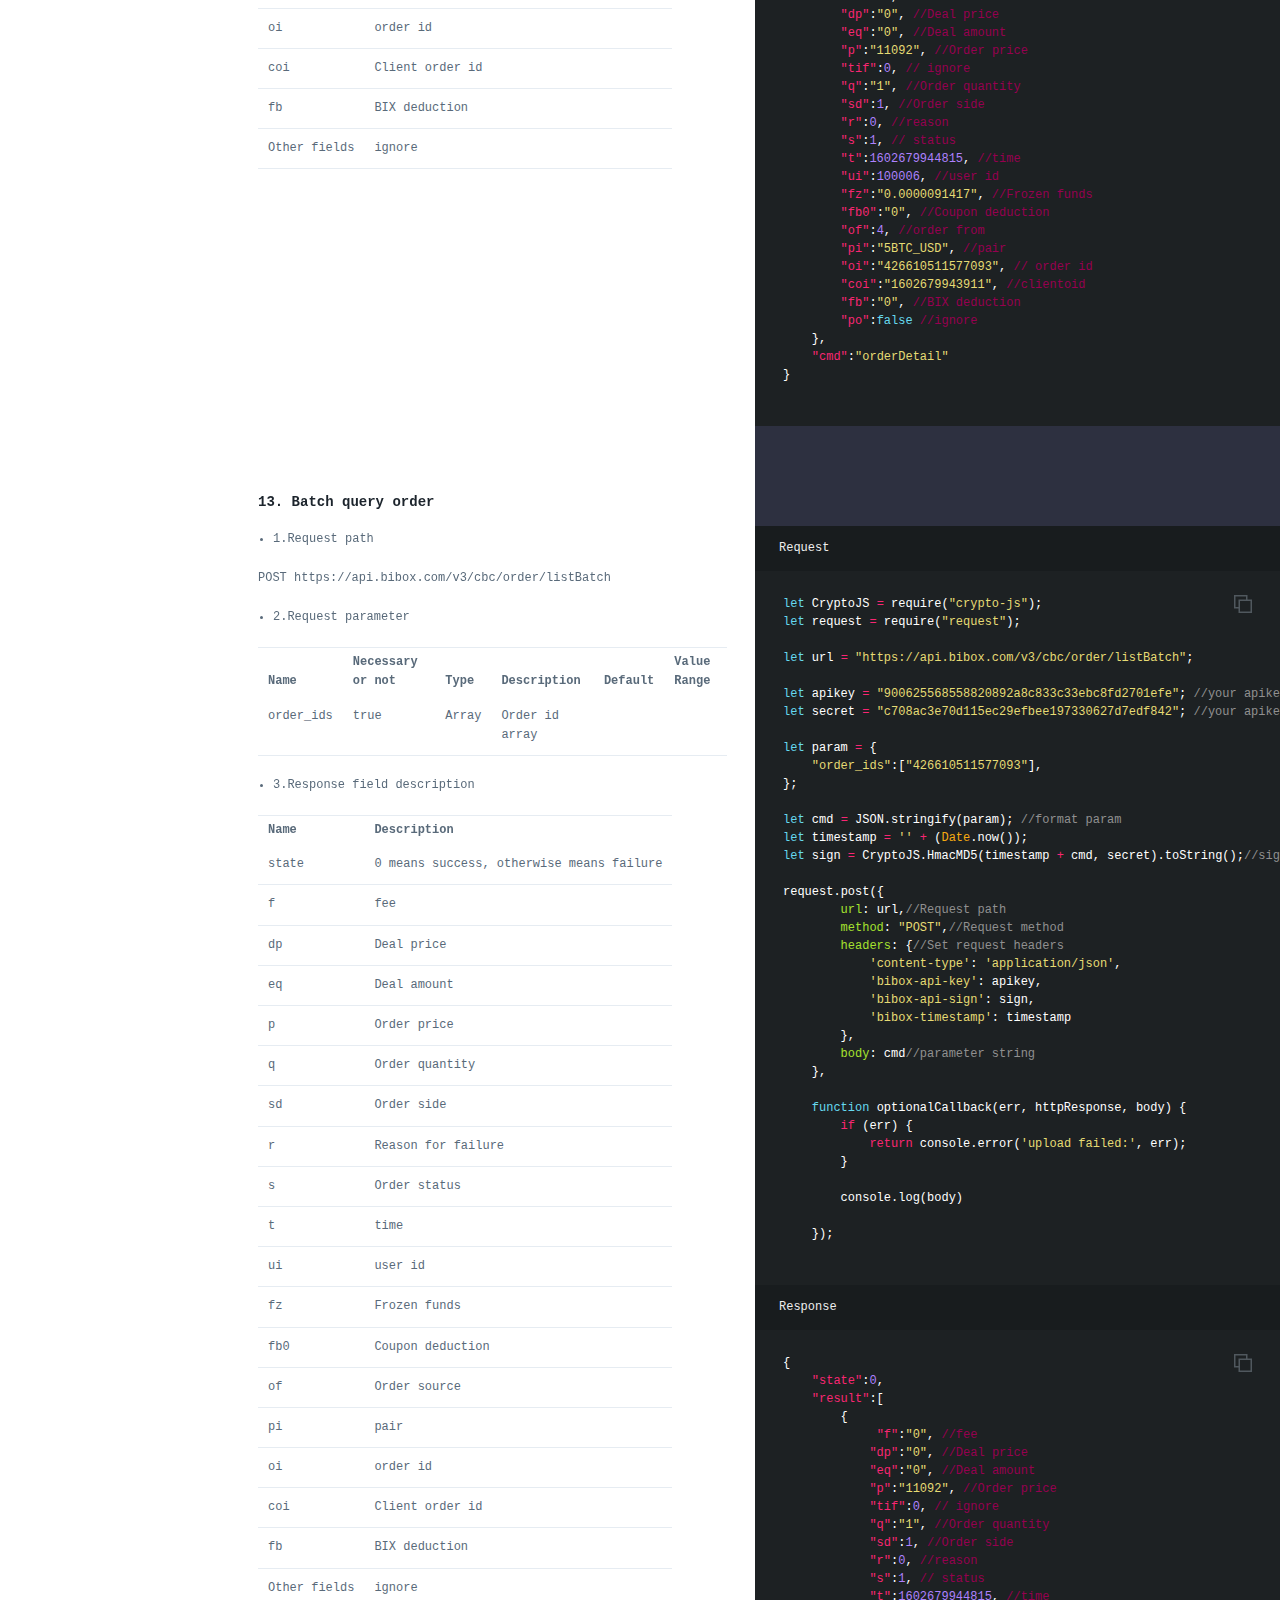
==== commit 8788ff46: "add futures v4" ====
--- a/futures-coin/v3/en/index.html
+++ b/futures-coin/v3/en/index.html
@@ -279,7 +279,7 @@
   color: #859900;
 }
     </style>
-    <link href="stylesheets/screen-e0283edf.css" rel="stylesheet" media="screen" />
+    <link href="stylesheets/screen-4f67ce97.css" rel="stylesheet" media="screen" />
     <link href="stylesheets/print-628c1a7f.css" rel="stylesheet" media="print" />
       <script src="javascripts/all-e033bdd3.js"></script>
 
@@ -296,7 +296,7 @@
     </a>
     <header>
       <div class="flex_box">
-        <img src="images/logo-5720d610.png" class="logo" alt="" />
+        <img src="images/logo-5720d610.png" class="logo" id="bibox-logo" alt="" />
         <div class="nav_box">
           <span id="spot_select" class="nav-select">
             <span id="btn_spot-select">
@@ -304,12 +304,19 @@
             </span>
 
             <span class="nav-select-drop">
+              <a href="/api/spot/v4/zh/" class="nav-select-item" id="btn_spot_v4">现货v4</a>
               <a href="/api/spot/v3/zh/" class="nav-select-item" id="btn_spot">现货v3</a>
-              <a href="/api/spot/v4/zh/" class="nav-select-item" id="btn_spot_v4">现货v4</a>
             </span>
           </span>
-          <span class="nav_cell nav_tab">
-            <a href="/api/futures/v3/zh/" id="btn_contract">U本位永续合约</a>
+          <span class="nav-select">
+            <span id="btn_contract-select">
+              U本位永续合约
+            </span>
+
+            <span class="nav-select-drop big">
+              <a href="/api/futures/v3/zh/" class="nav-select-item" id="btn_contract_v3">U本位永续合约 v3</a>
+              <a href="/api/futures/v4/zh/" class="nav-select-item" id="btn_contract_v4">U本位永续合约 v4</a>
+            </span>
           </span>
           <span class="nav_cell nav_tab">
             <a href="/api/futures-coin/v3/zh/" id="btn_contract_coin">币本位永续合约</a>
@@ -9083,11 +9090,15 @@
         const lang_btn = document.getElementById('lang_box');
         const btn_spot_v4 = document.getElementById('btn_spot_v4');
         const btn_spot = document.getElementById('btn_spot');
-        const btn_contract = document.getElementById('btn_contract');
+        const btn_contract = document.getElementById('btn_contract-select');
+        const btn_contract_v3 = document.getElementById('btn_contract_v3')
+        const btn_contract_v4 = document.getElementById('btn_contract_v4')
         const btn_contract_coin = document.getElementById('btn_contract_coin')
 
         const btnSpotSelect = document.getElementById('btn_spot-select')
         const spot_select = document.getElementById('spot_select')
+
+        const biboxLogo = document.getElementById('bibox-logo')
 
         const url = GetUrlRelativePath();
 
@@ -9099,13 +9110,19 @@
           btn_spot_v4.innerHTML = 'Spot v4'
           btn_contract_coin.innerHTML = 'Contract Coin';
           btn_contract.innerHTML = 'Contract USDT';
+          btn_contract_v3.innerHTML = 'Contract USDT v3';
+          btn_contract_v4.innerHTML = 'Contract USDT v4';
 
           lang_btn.href = url.replace('en/', 'zh/');
           btn_spot.href = btn_spot.href.replace('zh/', 'en/');
           btn_spot_v4.href = btn_spot_v4.href.replace('zh/', 'en/')
           btn_contract_coin.href = btn_contract_coin.href.replace('zh/', 'en/');
-          btn_contract.href = btn_contract.href.replace('zh/', 'en/');
-
+          btn_contract_v3.href = btn_contract_v3.href.replace('zh/', 'en/');
+          btn_contract_v4.href = btn_contract_v4.href.replace('zh/', 'en/');
+
+          biboxLogo.onclick = function () {
+            window.location.href = 'https://www.bibox.tech/en'
+          }
         }else{
           //中文
           btnSpotSelect.innerHTML = '现货'
@@ -9114,12 +9131,18 @@
           btn_spot_v4.innerHTML = '现货 v4'
           btn_contract_coin.innerHTML = '币本位永续合约';
           btn_contract.innerHTML = 'U本位永续合约';
+          btn_contract_v3.innerHTML = 'U本位永续合约 v3';
+          btn_contract_v4.innerHTML = 'U本位永续合约 v4';
 
           lang_btn.href = url.replace('zh/', 'en/');
           btn_spot.href = btn_spot.href.replace('en/', 'zh/');
           btn_spot_v4.href = btn_spot_v4.href.replace('en/', 'zh/');
           btn_contract_coin.href = btn_contract_coin.href.replace('en/', 'zh/');
-          btn_contract.href = btn_contract.href.replace('en/', 'zh/');
+          btn_contract_v3.href = btn_contract_v3.href.replace('en/', 'zh/');
+          btn_contract_v4.href = btn_contract_v4.href.replace('en/', 'zh/');
+          biboxLogo.onclick = function () {
+            window.location.href = 'https://www.bibox.tech/zh'
+          }
         }
 
         if(location.href.indexOf('/spot/v4/') > 0){
@@ -9128,12 +9151,16 @@
           btn_contract.className = '';
           btn_spot.className = '';
           spot_select.className = spot_select.className + ' current';
-        } else if(location.href.indexOf('/spot/v4/') > 0){
+          btnSpotSelect.innerHTML = btnSpotSelect.innerHTML + ' v4'
+          btnSpotSelect.innerHTML = btnSpotSelect.innerHTML.replace('v4 v4', 'v4');
+        } else if(location.href.indexOf('/spot/v3/') > 0){
           btn_spot.className = 'current';
           btn_contract_coin.className = '';
           btn_contract.className = '';
           btn_spot_v4.className = '';
           spot_select.className = spot_select.className + ' current';
+          btnSpotSelect.innerHTML = btnSpotSelect.innerHTML + ' v3'
+          btnSpotSelect.innerHTML = btnSpotSelect.innerHTML.replace('v3 v3', 'v3');
         }
         else if(location.href.indexOf('/futures-coin/') > 0){
           btn_spot.className = '';
@@ -9141,10 +9168,22 @@
           btn_contract.className = '';
           btn_spot_v4.className = '';
         }
+        else if(location.href.indexOf('/futures/v4') > 0){
+          btn_spot.className = '';
+          btn_contract_coin.className = '';
+          btn_contract.className = '';
+          btn_contract.innerHTML = btn_contract.innerHTML + ' v4';
+          btn_contract_v3.className = '';
+          btn_contract_v4.className = 'current';
+          btn_spot_v4.className = '';
+        }
         else if(location.href.indexOf('/futures/') > 0){
           btn_spot.className = '';
           btn_contract_coin.className = '';
-          btn_contract.className = 'current';
+          btn_contract.innerHTML = btn_contract.innerHTML + ' v3';
+          btn_contract.className = '';
+          btn_contract_v4.className = '';
+          btn_contract_v3.className = 'current';
           btn_spot_v4.className = '';
         }
 
--- a/futures-coin/v3/en/stylesheets/screen-4f67ce97.css
+++ b/futures-coin/v3/en/stylesheets/screen-4f67ce97.css
@@ -0,0 +1 @@
+/*! normalize.css v3.0.2 | MIT License | git.io/normalize */html{font-family:sans-serif;-ms-text-size-adjust:100%;-webkit-text-size-adjust:100%}body{margin:0}article,aside,details,figcaption,figure,footer,header,hgroup,main,menu,nav,section,summary{display:block}audio,canvas,progress,video{display:inline-block;vertical-align:baseline}audio:not([controls]){display:none;height:0}[hidden],template{display:none}a{background-color:transparent}a:active,a:hover{outline:0}abbr[title]{border-bottom:1px dotted}b,strong{font-weight:bold}dfn{font-style:italic}h1{font-size:2em;margin:0.67em 0}mark{background:#ff0;color:#000}small{font-size:80%}sub,sup{font-size:75%;line-height:0;position:relative;vertical-align:baseline}sup{top:-0.5em}sub{bottom:-0.25em}img{border:0}svg:not(:root){overflow:hidden}figure{margin:1em 40px}hr{-webkit-box-sizing:content-box;box-sizing:content-box;height:0}pre{overflow:auto}code,kbd,pre,samp{font-family:monospace, monospace;font-size:1em}button,input,optgroup,select,textarea{color:inherit;font:inherit;margin:0}button{overflow:visible}button,select{text-transform:none}button,html input[type="button"],input[type="reset"],input[type="submit"]{-webkit-appearance:button;cursor:pointer}button[disabled],html input[disabled]{cursor:default}button::-moz-focus-inner,input::-moz-focus-inner{border:0;padding:0}input{line-height:normal}input[type="checkbox"],input[type="radio"]{-webkit-box-sizing:border-box;box-sizing:border-box;padding:0}input[type="number"]::-webkit-inner-spin-button,input[type="number"]::-webkit-outer-spin-button{height:auto}input[type="search"]{-webkit-appearance:textfield;-webkit-box-sizing:content-box;box-sizing:content-box}input[type="search"]::-webkit-search-cancel-button,input[type="search"]::-webkit-search-decoration{-webkit-appearance:none}fieldset{border:1px solid #c0c0c0;margin:0 2px;padding:0.35em 0.625em 0.75em}legend{border:0;padding:0}textarea{overflow:auto}optgroup{font-weight:bold}table{border-collapse:collapse;border-spacing:0}td,th{padding:0}.content h1,.content h2,.content h3,.content h4,.content h5,.content h6,html,body{font-family:"Open Sans", "PingFang SC", "Hiragino Sans GB", "Heiti SC", "Microsoft YaHei", "WenQuanYi Micro Hei", monospace,serif;font-size:12px}.content h1,.content h2,.content h3,.content h4,.content h5,.content h6{font-weight:bold}.content code,.content pre{font-family:Consolas, Menlo, Monaco, "Lucida Console", "Liberation Mono", "DejaVu Sans Mono", "Bitstream Vera Sans Mono", "Courier New", monospace, serif;font-size:12px;line-height:1.5}.content code{word-break:break-all;-webkit-hyphens:auto;-ms-hyphens:auto;hyphens:auto}@font-face{font-family:'slate';src:url(../fonts/slate-cfc9d06b.eot?-syv14m);src:url(../fonts/slate-cfc9d06b.eot?#iefix-syv14m) format("embedded-opentype"),url(../fonts/slate.woff2?-syv14m) format("woff2"),url(../fonts/slate.woff?-syv14m) format("woff"),url(../fonts/slate-7b7da4fe.ttf?-syv14m) format("truetype"),url(../fonts/slate-e55b8307.svg?-syv14m#slate) format("svg");font-weight:normal;font-style:normal}.content aside.warning:before,.content aside.notice:before,.content aside.success:before,.toc-wrapper>.search:before{font-family:'slate';speak:none;font-style:normal;font-weight:normal;font-variant:normal;text-transform:none;line-height:1}.content aside.warning:before{content:"\e600"}.content aside.notice:before{content:"\e602"}.content aside.success:before{content:"\e606"}.toc-wrapper>.search:before{content:"\e607"}html,body{color:#596A7A;padding:0;margin:0;-webkit-font-smoothing:antialiased;-moz-osx-font-smoothing:grayscale;background-color:#FFFFFF;height:100%;-webkit-text-size-adjust:none}#toc>ul>li>a>span{float:right;background-color:#2484FF;border-radius:40px;width:20px}#bibox-logo{cursor:pointer}header{position:fixed;display:flex;align-items:center;width:100%;-webkit-box-sizing:border-box;box-sizing:border-box;padding:0 26px;height:60px;left:0;top:0;background:#131625;-webkit-box-shadow:0 1px 0 0 #000;box-shadow:0 1px 0 0 #000;z-index:100}header .flex_box{flex:1;display:flex;align-items:center}header .logo{height:32px;width:104px;margin-right:44px}header .nav_box{position:relative;margin-left:56px}@media screen and (max-width: 480px){header .nav_box{display:none}}header .nav_box .nav_cell{position:relative}header .nav_box .nav_cell .nav_first{display:inline-block;height:32px;line-height:32px;min-width:50px;text-align:left;color:#9EB5CA;font-size:14px;text-decoration:none}header .nav_box .nav_cell .nav_first i.icon_nav{display:inline-block;width:10px;height:10px;background:url(../images/icon_nav.svg) no-repeat center center;background-size:contain;vertical-align:top;margin-top:12px;margin-left:8px;-webkit-transition:all 300ms linear;transition:all 300ms linear}header .nav_box .nav_cell .nav_ul{display:none;position:absolute;left:0;top:32px;width:120px;padding:5px 0;background-color:#fff;list-style:none;margin:0;-webkit-box-shadow:0 0 20px 0 rgba(69,97,137,0.2);box-shadow:0 0 20px 0 rgba(69,97,137,0.2);border-radius:3px}header .nav_box .nav_cell .nav_ul li{width:100%;-webkit-transition:all 300ms linear;transition:all 300ms linear}header .nav_box .nav_cell .nav_ul li a{display:block;width:100%;height:40px;line-height:10px;-webkit-box-sizing:border-box;box-sizing:border-box;padding:0 16px;color:#2B3D4A;text-decoration:none;-webkit-transition:all 300ms linear;transition:all 300ms linear;font-size:12px}header .nav_box .nav_cell .nav_ul li.active,header .nav_box .nav_cell .nav_ul li:hover{background-color:#F2F6FA}header .nav_box .nav_cell .nav_ul li.active a,header .nav_box .nav_cell .nav_ul li:hover a{color:#357CE1}header .nav_box .nav_cell:hover .icon_nav{-webkit-transform:rotate(180deg);transform:rotate(180deg)}header .nav_box .nav_cell:hover .nav_ul{display:block}header .nav_box .nav_tab{font-size:16px;line-height:59px}header .nav_box .nav_tab a{color:#B0B8DB;display:inline-block;padding:0 20px;border-bottom:2px solid transparent;text-decoration:none}header .nav_box .nav_tab a:hover,header .nav_box .nav_tab a.current{color:#FFF}header .nav_box .nav_tab a.current{border-color:#357CE1}header .nav_box .nav-select{position:relative;cursor:pointer;font-size:16px;line-height:59px;color:#B0B8DB;display:inline-block;padding:0 20px;border-bottom:2px solid transparent;text-decoration:none}header .nav_box .nav-select:hover,header .nav_box .nav-select.current{color:#FFF}header .nav_box .nav-select.current{border-color:#357CE1}header .nav_box .nav-select::after{content:'';position:absolute;width:0;height:0;border:4px solid transparent;border-top-color:#FFF;right:4px;top:50%;margin-top:-2px}header .nav_box .nav-select .nav-select-drop{display:none;position:absolute;width:120px;top:100%;left:50%;margin-left:-60px;flex-direction:column;background-color:#fff;-webkit-box-shadow:2px 4px 0px rgba(0,0,0,0.2);box-shadow:2px 4px 0px rgba(0,0,0,0.2);border-radius:4px;padding:8px 0}header .nav_box .nav-select .nav-select-drop.big{width:160px;margin-left:-80px}header .nav_box .nav-select .nav-select-drop a{padding:8px 16px;font-size:14px;line-height:20px;text-decoration:none;display:block;color:#131625;text-align:center}header .nav_box .nav-select .nav-select-drop a.current,header .nav_box .nav-select .nav-select-drop a:hover{color:#357CE1}header .nav_box .nav-select:hover .nav-select-drop{display:flex}header .lang{display:none;width:78px;height:26px;line-height:26px;text-align:center;border:1px solid #383F66;color:#ADC1D5;text-decoration:none;border-radius:3px;-webkit-transition:all 300ms;transition:all 300ms}header .lang:hover{color:#357CE1;border-color:#357CE1}.toc-wrapper{-webkit-transition:left 0.3s ease-in-out;transition:left 0.3s ease-in-out;overflow-y:auto;overflow-x:hidden;position:fixed;z-index:30;top:60px;left:0;bottom:0;width:230px;background-color:#171B2B;font-size:14px;font-weight:bold}.toc-wrapper .lang-selector{display:none}.toc-wrapper .lang-selector a{padding-top:0.5em;padding-bottom:0.5em}.toc-wrapper .logo{display:block;max-width:100%;margin-bottom:0px}.toc-wrapper>.search{position:relative}.toc-wrapper>.search input{background:#171B2B;border:1px solid;border-color:#303759;padding:6px 0 6px 30px;-webkit-box-sizing:border-box;box-sizing:border-box;margin:10px 15px;width:200px;outline:none;color:#D2D6EC;font-weight:normal;border-radius:0;-webkit-transition:all 300ms;transition:all 300ms;margin-top:35px}.toc-wrapper>.search input::-webkit-input-placeholder{color:#61688A}.toc-wrapper>.search input::-moz-placeholder{color:#61688A}.toc-wrapper>.search input:-ms-input-placeholder{color:#61688A}.toc-wrapper>.search input::-ms-input-placeholder{color:#61688A}.toc-wrapper>.search input::placeholder{color:#61688A}.toc-wrapper>.search input:active,.toc-wrapper>.search input:focus{border-color:#357CE1}.toc-wrapper>.search:before{position:absolute;top:44px;left:23px;color:#61688A}.toc-wrapper .search-results{margin-top:0;-webkit-box-sizing:border-box;box-sizing:border-box;height:0;overflow-y:auto;overflow-x:hidden;-webkit-transition-property:height, margin;transition-property:height, margin;-webkit-transition-duration:180ms;transition-duration:180ms;-webkit-transition-timing-function:ease-in-out;transition-timing-function:ease-in-out;background:#171B2B}.toc-wrapper .search-results.visible{height:30%}.toc-wrapper .search-results li{margin:0 15px;line-height:28px;font-size:12px;font-weight:normal}.toc-wrapper .search-results a{color:#D2D6EC;text-decoration:none;-webkit-transition:all 300ms;transition:all 300ms}.toc-wrapper .search-results a:hover{color:#357CE1}.toc-wrapper ul,.toc-wrapper li{list-style:none;margin:0;padding:0;line-height:48px}.toc-wrapper li{color:#D2D6EC;-webkit-transition-property:background;transition-property:background;-webkit-transition-timing-function:linear;transition-timing-function:linear;-webkit-transition-duration:200ms;transition-duration:200ms}.toc-wrapper .toc-link.active{background-color:#252A44;color:#357CE1}.toc-wrapper .toc-link.active-parent{background-color:#171B2B;color:#357CE1}.toc-wrapper .toc-list-h2{display:none;background-color:#171B2B;font-weight:500}.toc-wrapper .toc-h2{padding-left:25px;font-size:13px}.toc-wrapper .toc-footer{padding:1em 0;margin-top:1em;border-top:1px dashed #303759}.toc-wrapper .toc-footer li,.toc-wrapper .toc-footer a{color:#D2D6EC;text-decoration:none}.toc-wrapper .toc-footer a:hover{text-decoration:underline}.toc-wrapper .toc-footer li{font-size:0.8em;line-height:1.7;text-decoration:none}.toc-link,.toc-footer li{padding:0 15px 0 15px;display:block;overflow-x:hidden;white-space:nowrap;text-overflow:ellipsis;text-decoration:none;color:#D2D6EC;-webkit-transition-property:background;transition-property:background;-webkit-transition-timing-function:linear;transition-timing-function:linear;-webkit-transition-duration:130ms;transition-duration:130ms}#nav-button{padding:0 1.5em 5em 0;display:none;position:fixed;top:60;left:0;z-index:100;color:#000;text-decoration:none;font-weight:bold;opacity:0.7;line-height:16px;-webkit-transition:left 0.3s ease-in-out;transition:left 0.3s ease-in-out}#nav-button span{display:block;padding:6px 6px 6px;background-color:rgba(255,255,255,0.7);-webkit-transform-origin:0 0;transform-origin:0 0;-webkit-transform:rotate(-90deg) translate(-100%, 0);transform:rotate(-90deg) translate(-100%, 0);border-radius:0 0 0 5px}#nav-button img{height:16px;vertical-align:bottom}#nav-button:hover{opacity:1}#nav-button.open{left:230px}.page-wrapper{margin-left:230px;position:relative;z-index:10;background-color:#FFFFFF;min-height:100%;padding-bottom:1px}.page-wrapper .dark-box{width:50%;background-color:#2D3040;position:absolute;right:0;top:60px;bottom:0}.page-wrapper .lang-selector{position:fixed;z-index:50;border-bottom:5px solid #2D3040}.lang-selector{background-color:#131625;width:100%;font-weight:bold}.lang-selector a{display:block;float:left;color:#D2D6EC;text-decoration:none;padding:0 10px;line-height:30px;outline:0}.lang-selector a:active,.lang-selector a:focus{background-color:#2D3040;color:#D2D6EC}.lang-selector a.active{background-color:#2D3040;color:#D2D6EC}.lang-selector:after{content:'';clear:both;display:block}.content{-webkit-transform:translateZ(0);position:relative;z-index:30}.content a{color:#357CE1;text-decoration:none}.content:after{content:'';display:block;clear:both}.content>h1,.content>h2,.content>h3,.content>h4,.content>h5,.content>h6,.content>p,.content>table,.content>ul,.content>ol,.content>aside,.content>dl{margin-right:50%;padding:0 28px 8px;-webkit-box-sizing:border-box;box-sizing:border-box;display:block}.content>ul,.content>ol{padding-left:43px}.content>h1,.content>h2,.content>div{clear:both}.content>h1[id],.content>h2[id],.content>h3[id],.content>h4[id],.content>h5[id],.content>h6[id]{margin-top:-60px;z-index:1}.content>h1[id]::before,.content>h2[id]::before,.content>h3[id]::before,.content>h4[id]::before,.content>h5[id]::before,.content>h6[id]::before{position:relative;display:block;content:'';height:60px;width:calc(100% + 56px);margin-left:-28px;margin-bottom:8px}.content>h1[id]{margin-top:-40px}.content h1{font-size:14px;line-height:1.5em;margin-bottom:21px;-webkit-box-shadow:0 1px 0 0 #E6ECF2;box-shadow:0 1px 0 0 #E6ECF2;background-color:#F2F5FA;color:#1C242C}.content h1::before{background-color:#FFFFFF}.content *:not(h1){position:relative;z-index:2}.content h1:first-child,.content div:first-child+h1{border-top-width:0;margin-top:0}.content h2{font-size:14px;margin-bottom:8px;color:#1C242C}.content h3,.content h4,.content h5,.content h6{font-size:12px;margin-top:24px;margin-bottom:8px;line-height:18px;color:#1C242C}.content h4,.content h5,.content h6{font-size:10px}.content hr{margin:2em 0;height:1px;background:#E6ECF2;border:none;margin-left:28px;margin-right:calc(50% + 28px)}.content table{margin-bottom:1em;overflow:auto}.content table th,.content table td{text-align:left;vertical-align:top;line-height:1.6}.content table th code,.content table td code{white-space:nowrap}.content table th{padding:5px 10px;border-top:1px solid #E6ECF2;vertical-align:bottom}.content table td{padding:10px;border-bottom:1px solid #E6ECF2}.content table tr:nth-child(odd)>td{background-color:white}.content table tr:nth-child(even)>td{background-color:white}.content dt{font-weight:bold}.content dd{margin-left:15px}.content p,.content li,.content dt,.content dd{line-height:1.6;margin-top:0}.content img{max-width:100%}.content code{background-color:rgba(0,0,0,0.05);padding:3px;border-radius:3px}.content pre>code{background-color:transparent;padding:0}.content aside{margin-top:1.5em;margin-bottom:1.5em;background:rgba(53,124,225,0.05);line-height:1.6;color:#1C242C;margin-left:28px;margin-right:calc(50% + 28px);padding:0.8em 1.2em;border:1px solid;border-color:rgba(53,124,225,0.3)}.content aside::before{color:#357CE1}.content aside.warning{background-color:rgba(239,86,86,0.05);border-color:rgba(239,86,86,0.3)}.content aside.warning::before{color:#EF5656}.content aside.success{background-color:rgba(13,168,139,0.05);border-color:rgba(13,168,139,0.3)}.content aside.success::before{color:#0DA88B}.content aside:before{vertical-align:middle;padding-right:0.5em;font-size:14px}.content .search-highlight{padding:2px;margin:-3px;border-radius:4px;border:1px solid #F7E633;background:-webkit-gradient(linear, right bottom, left top, from(#F7E633), to(#F1D32F));background:linear-gradient(to top left, #F7E633 0%, #F1D32F 100%)}.content>div.highlight{clear:none}.content pre,.content blockquote{background-color:#1D2123;color:#fff;margin:0;width:50%;float:right;clear:right;-webkit-box-sizing:border-box;box-sizing:border-box}.content pre>p,.content blockquote>p{margin:0}.content pre a,.content blockquote a{color:#fff;text-decoration:none;border-bottom:dashed 1px #ccc}.content pre{padding-top:2em;padding-bottom:2em;padding:2em 28px}.content blockquote>p{background-color:#181C1E;padding:13px 2em;color:#eee}@media (max-width: 930px){.toc-wrapper{left:-230px}.toc-wrapper.open{left:0}.page-wrapper{margin-left:0}#nav-button{display:block}.toc-link{padding-top:0.3em;padding-bottom:0.3em}}@media (max-width: 700px){.dark-box{display:none}.content>h1,.content>h2,.content>h3,.content>h4,.content>h5,.content>h6,.content>p,.content>table,.content>ul,.content>ol,.content>aside,.content>dl{margin-right:0}.toc-wrapper .lang-selector{display:block}.page-wrapper .lang-selector{display:none}.content pre,.content blockquote{width:auto;float:none}.content>pre+h1,.content>blockquote+h1,.content>pre+h2,.content>blockquote+h2,.content>pre+h3,.content>blockquote+h3,.content>pre+h4,.content>blockquote+h4,.content>pre+h5,.content>blockquote+h5,.content>pre+h6,.content>blockquote+h6,.content>pre+p,.content>blockquote+p,.content>pre+table,.content>blockquote+table,.content>pre+ul,.content>blockquote+ul,.content>pre+ol,.content>blockquote+ol,.content>pre+aside,.content>blockquote+aside,.content>pre+dl,.content>blockquote+dl{margin-top:28px}}.highlight .c,.highlight .cm,.highlight .c1,.highlight .cs{color:#909090}.highlight,.highlight .w{background-color:#1D2123}.copy-clipboard{float:right;fill:#9DAAB6;cursor:pointer;opacity:0.4;height:18px;width:18px}.copy-clipboard:hover{opacity:0.8}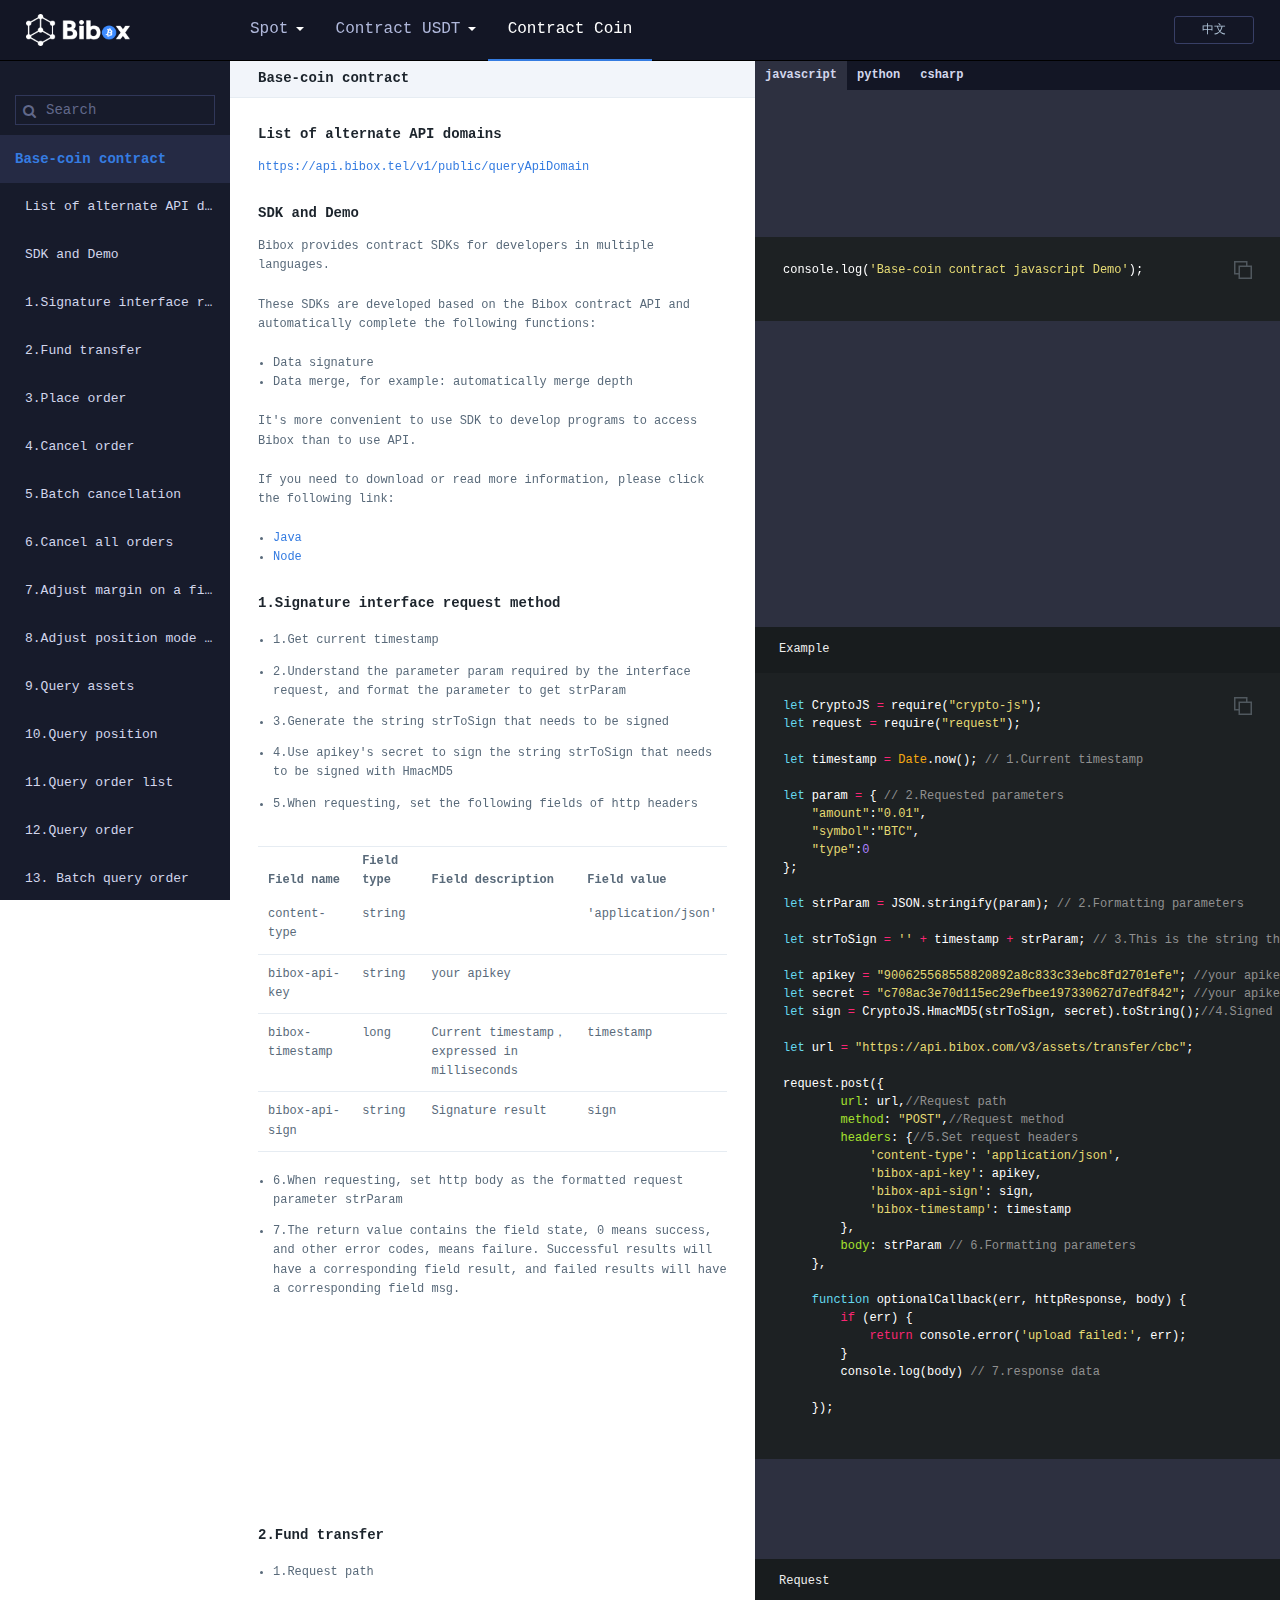
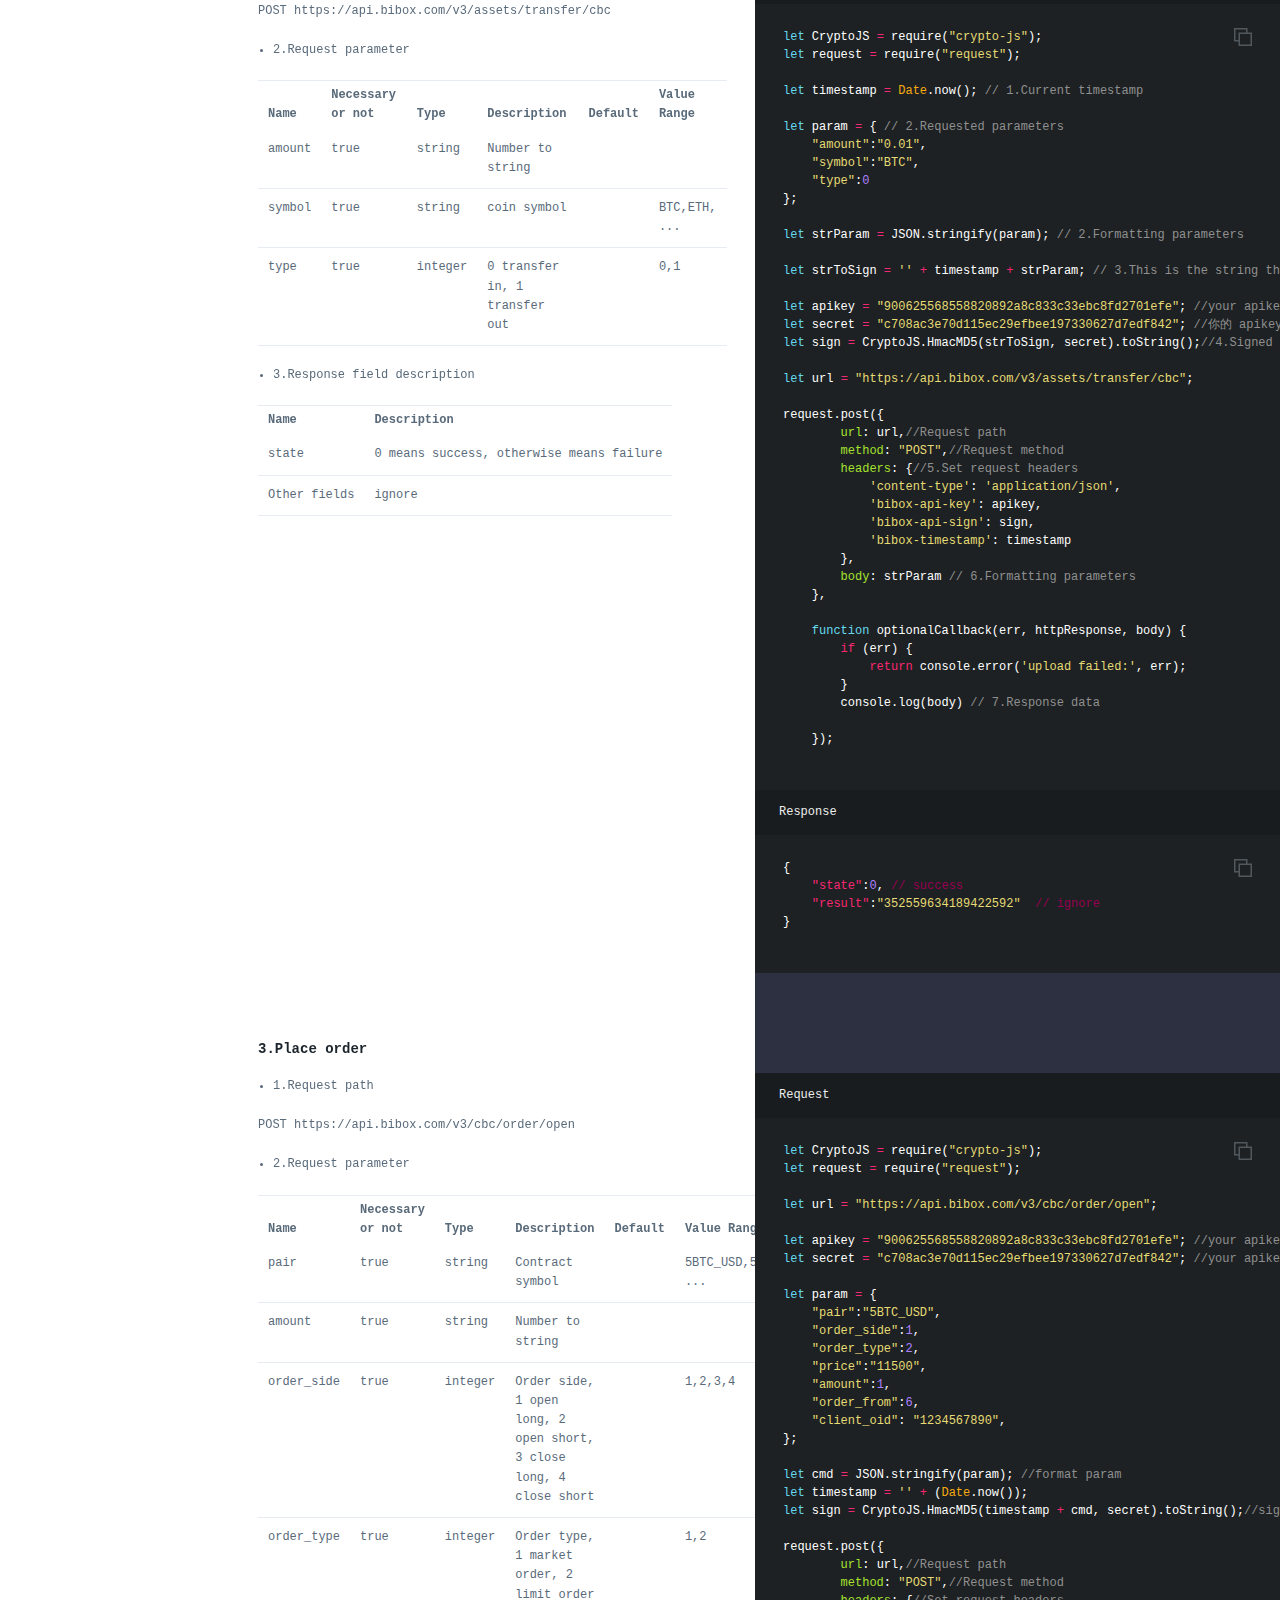
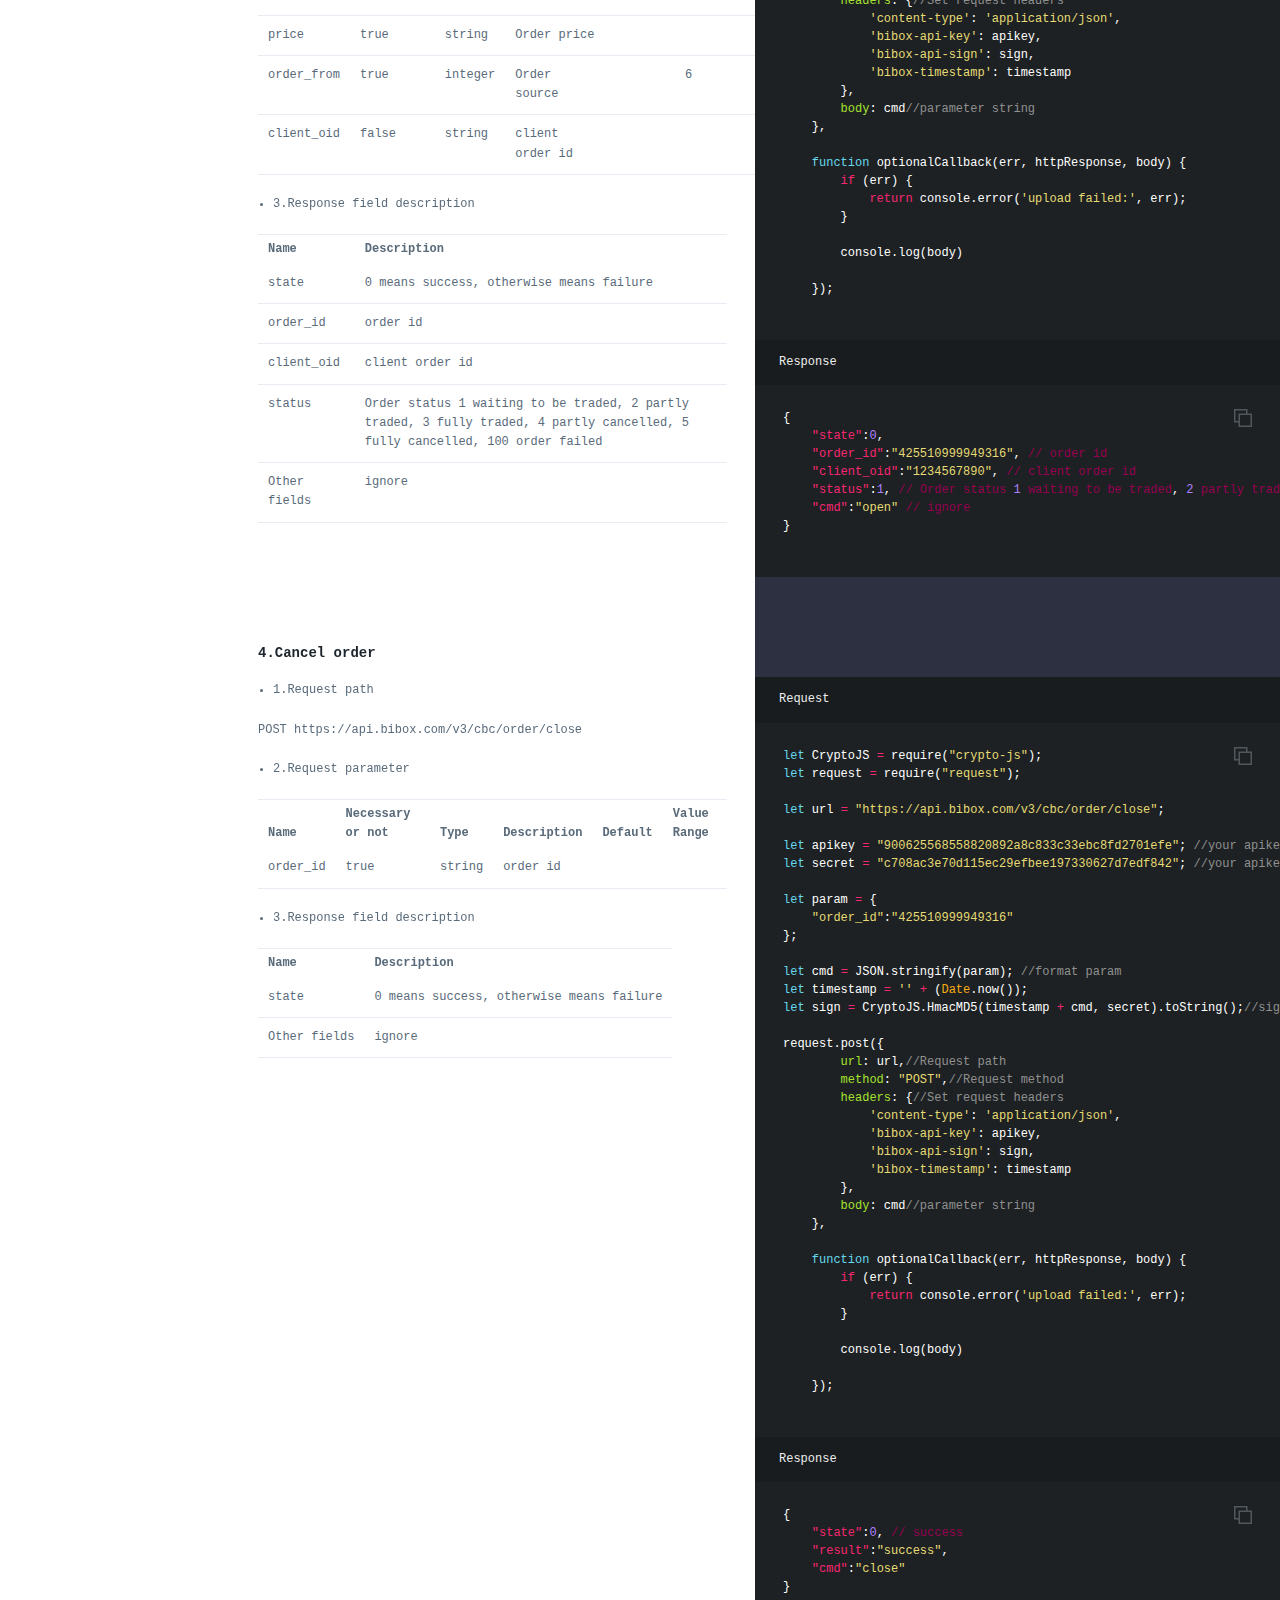
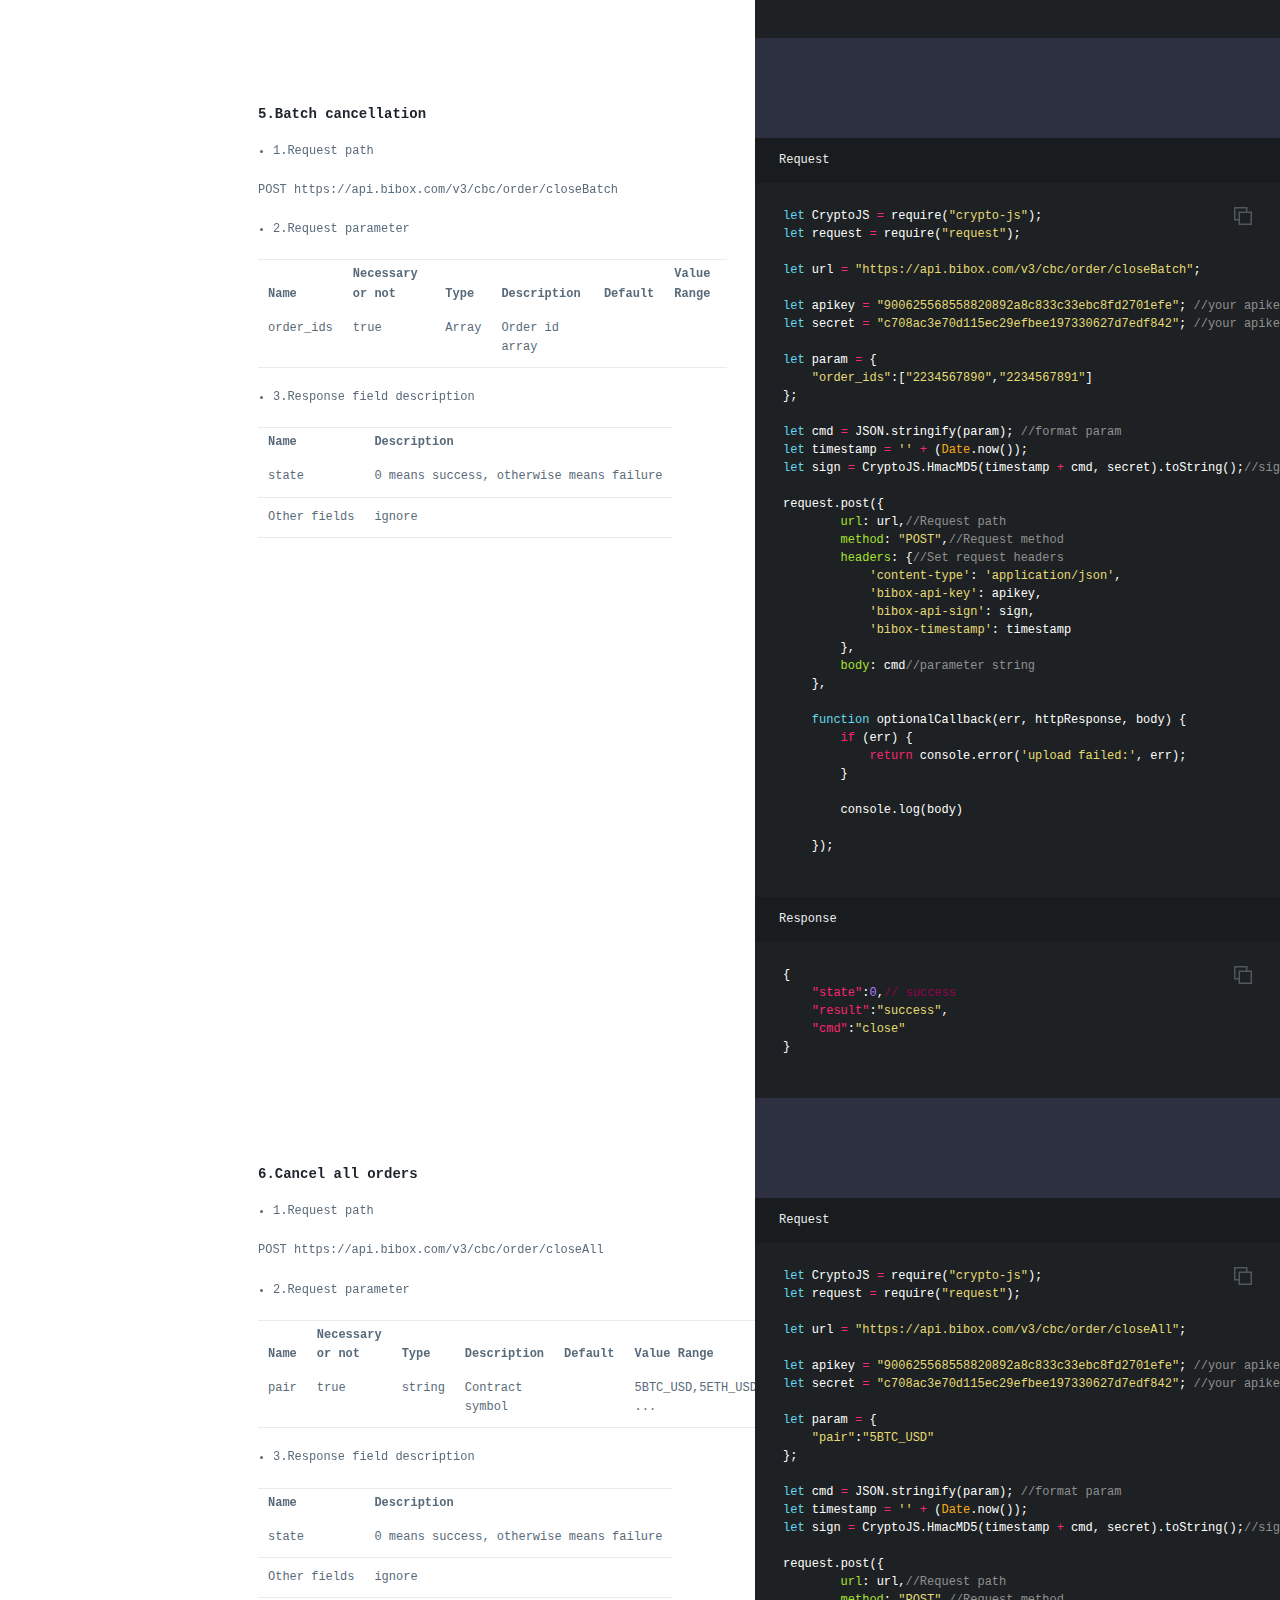
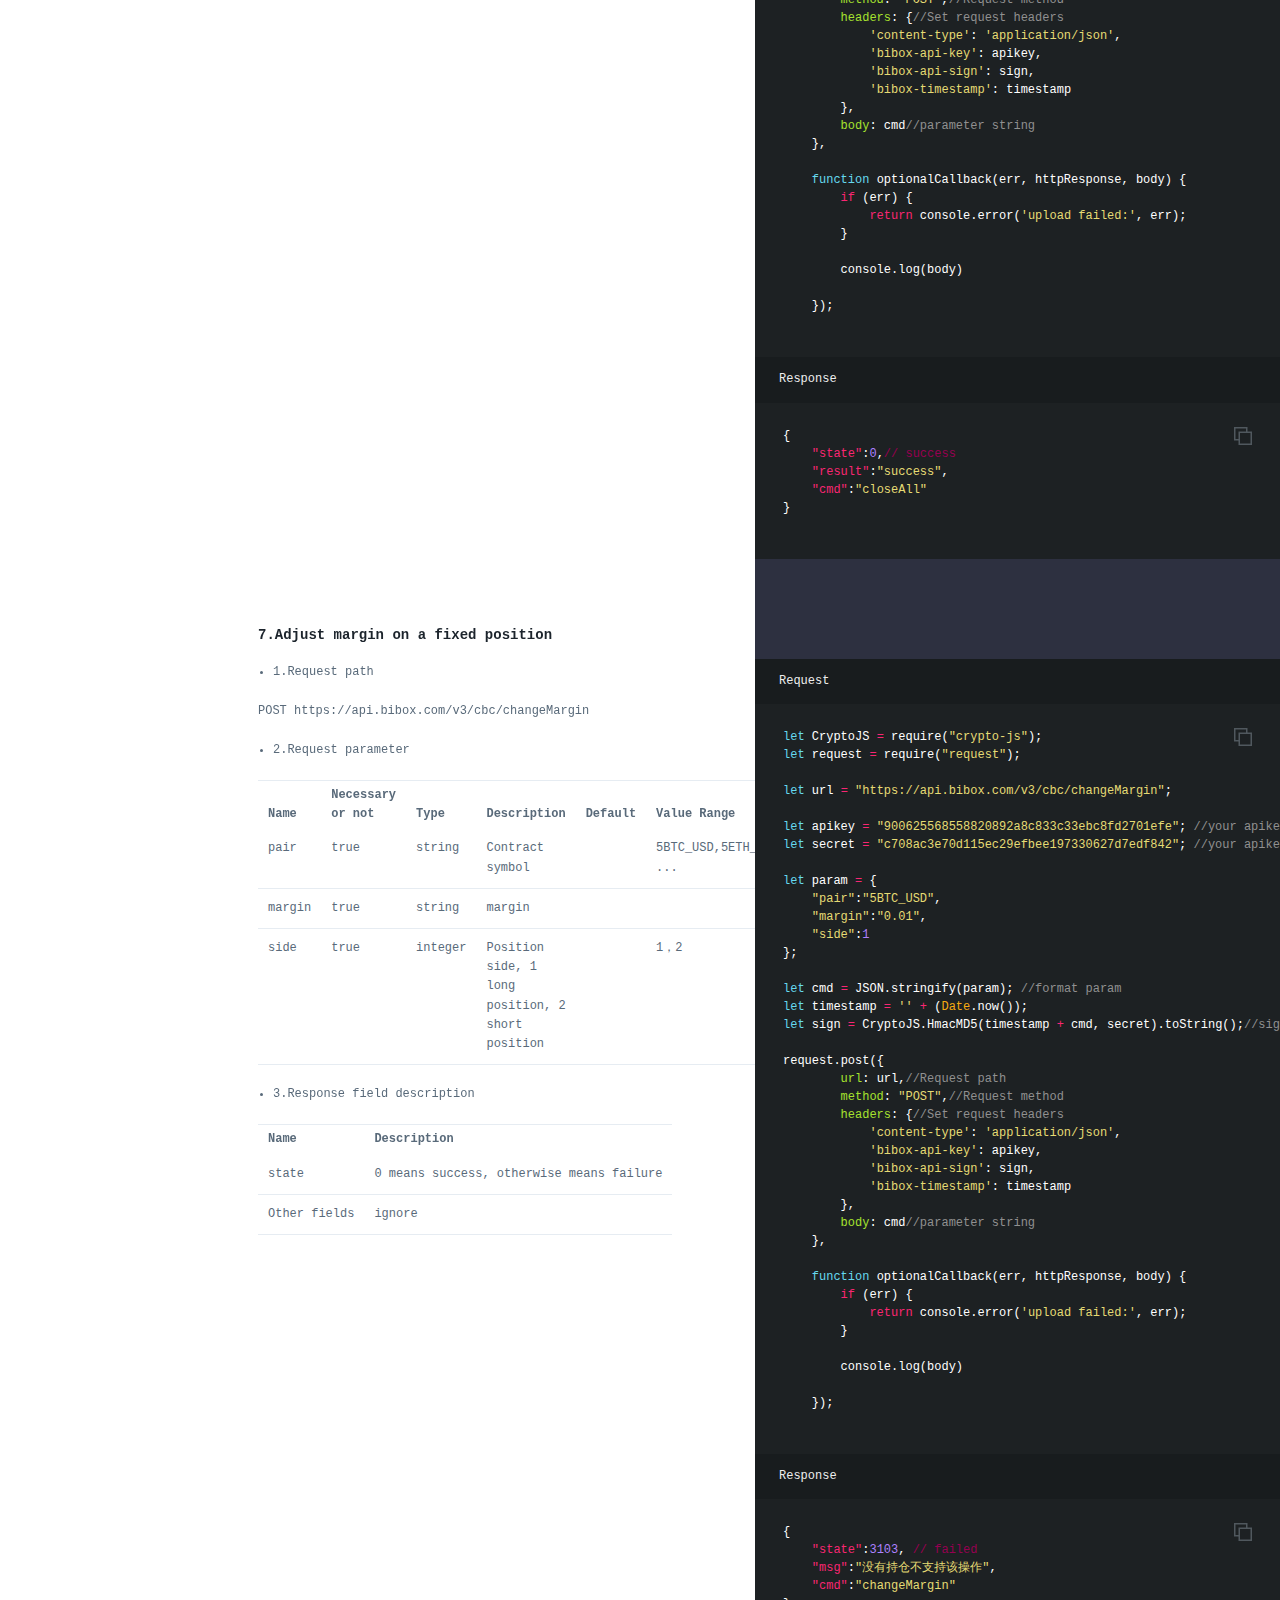
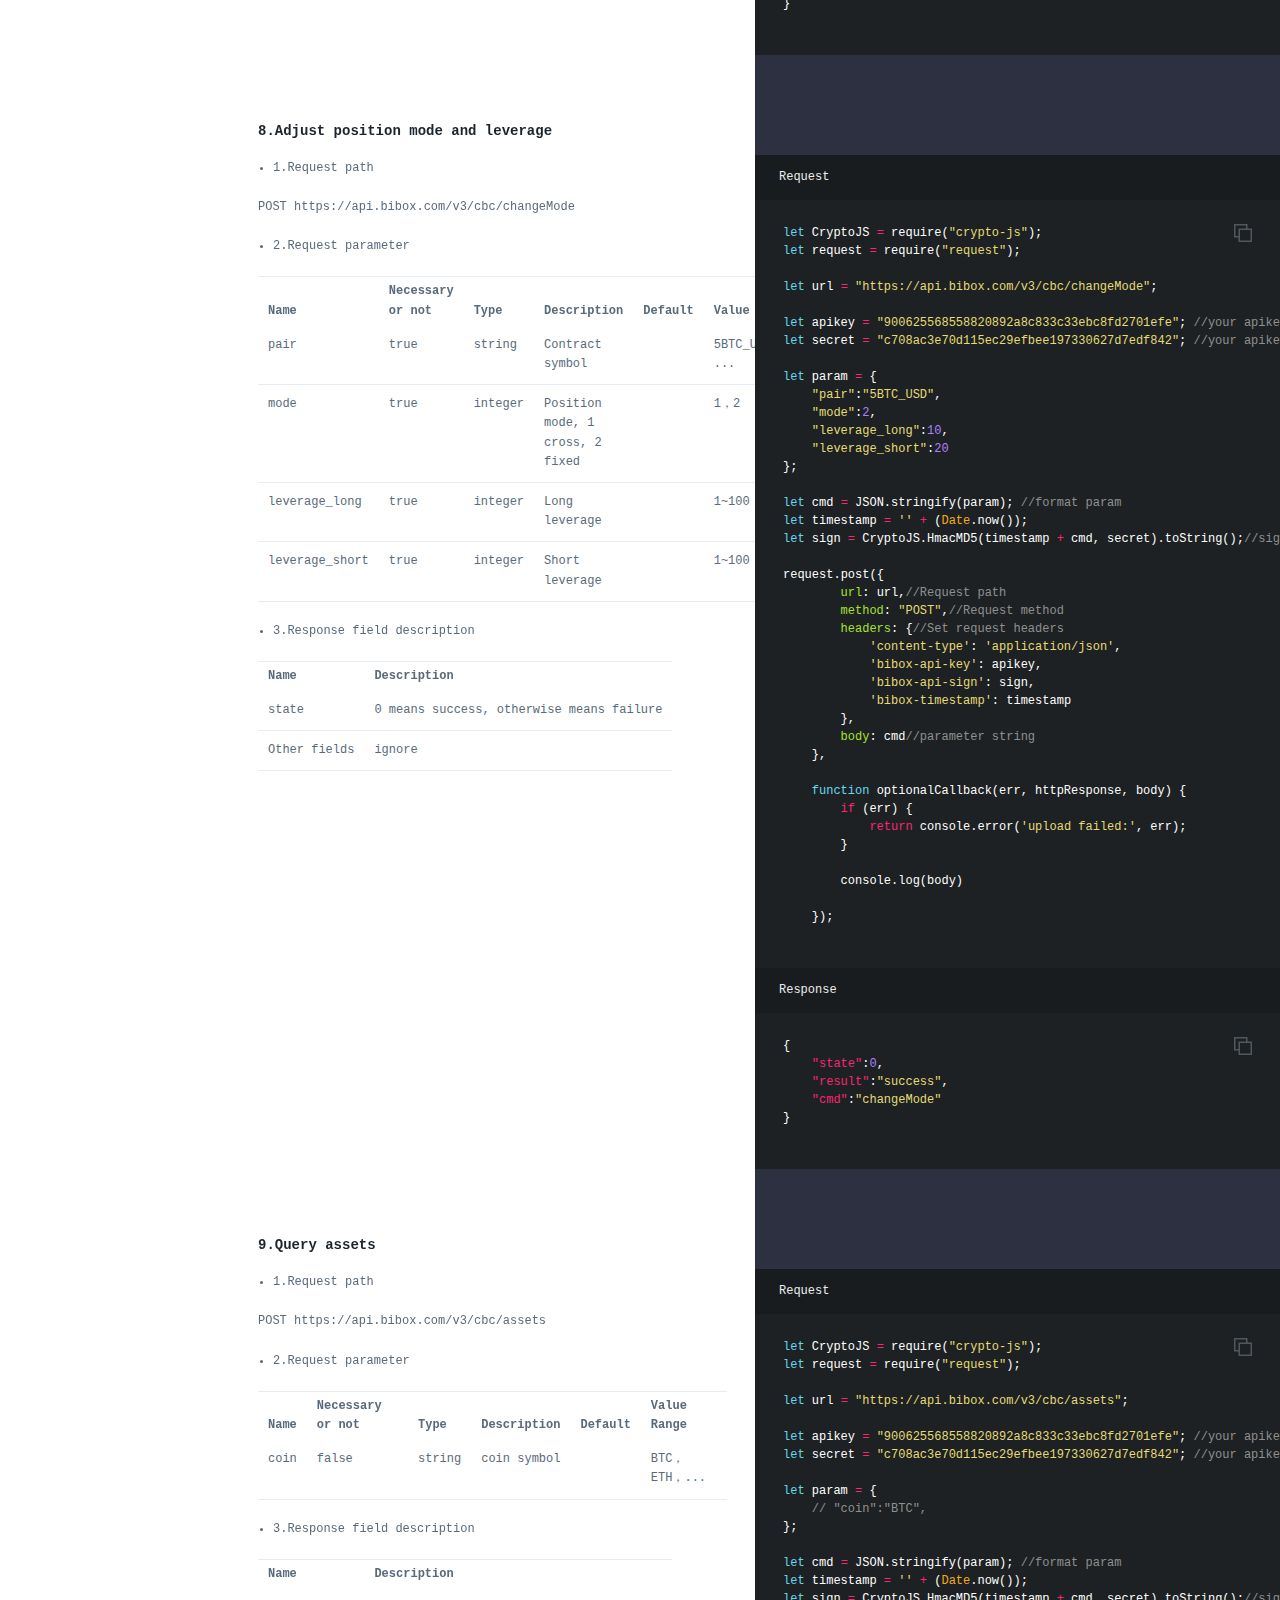
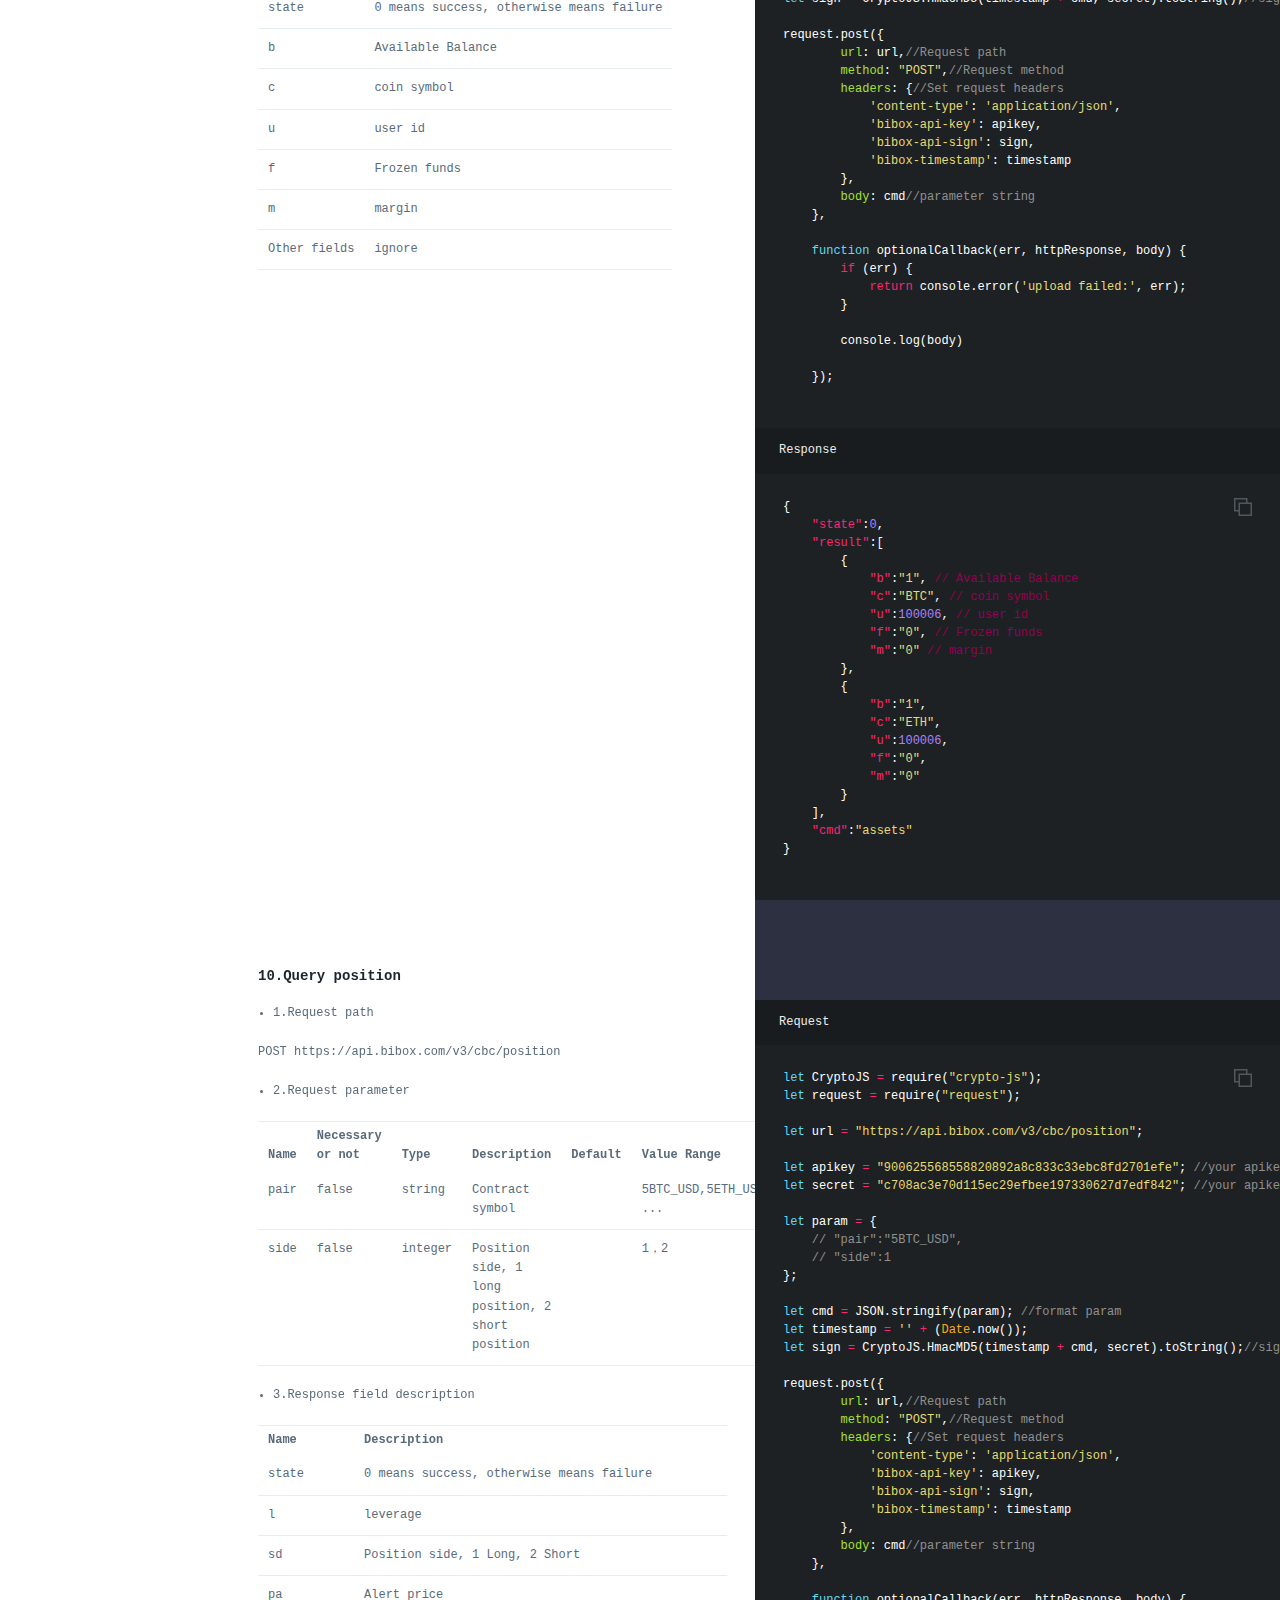
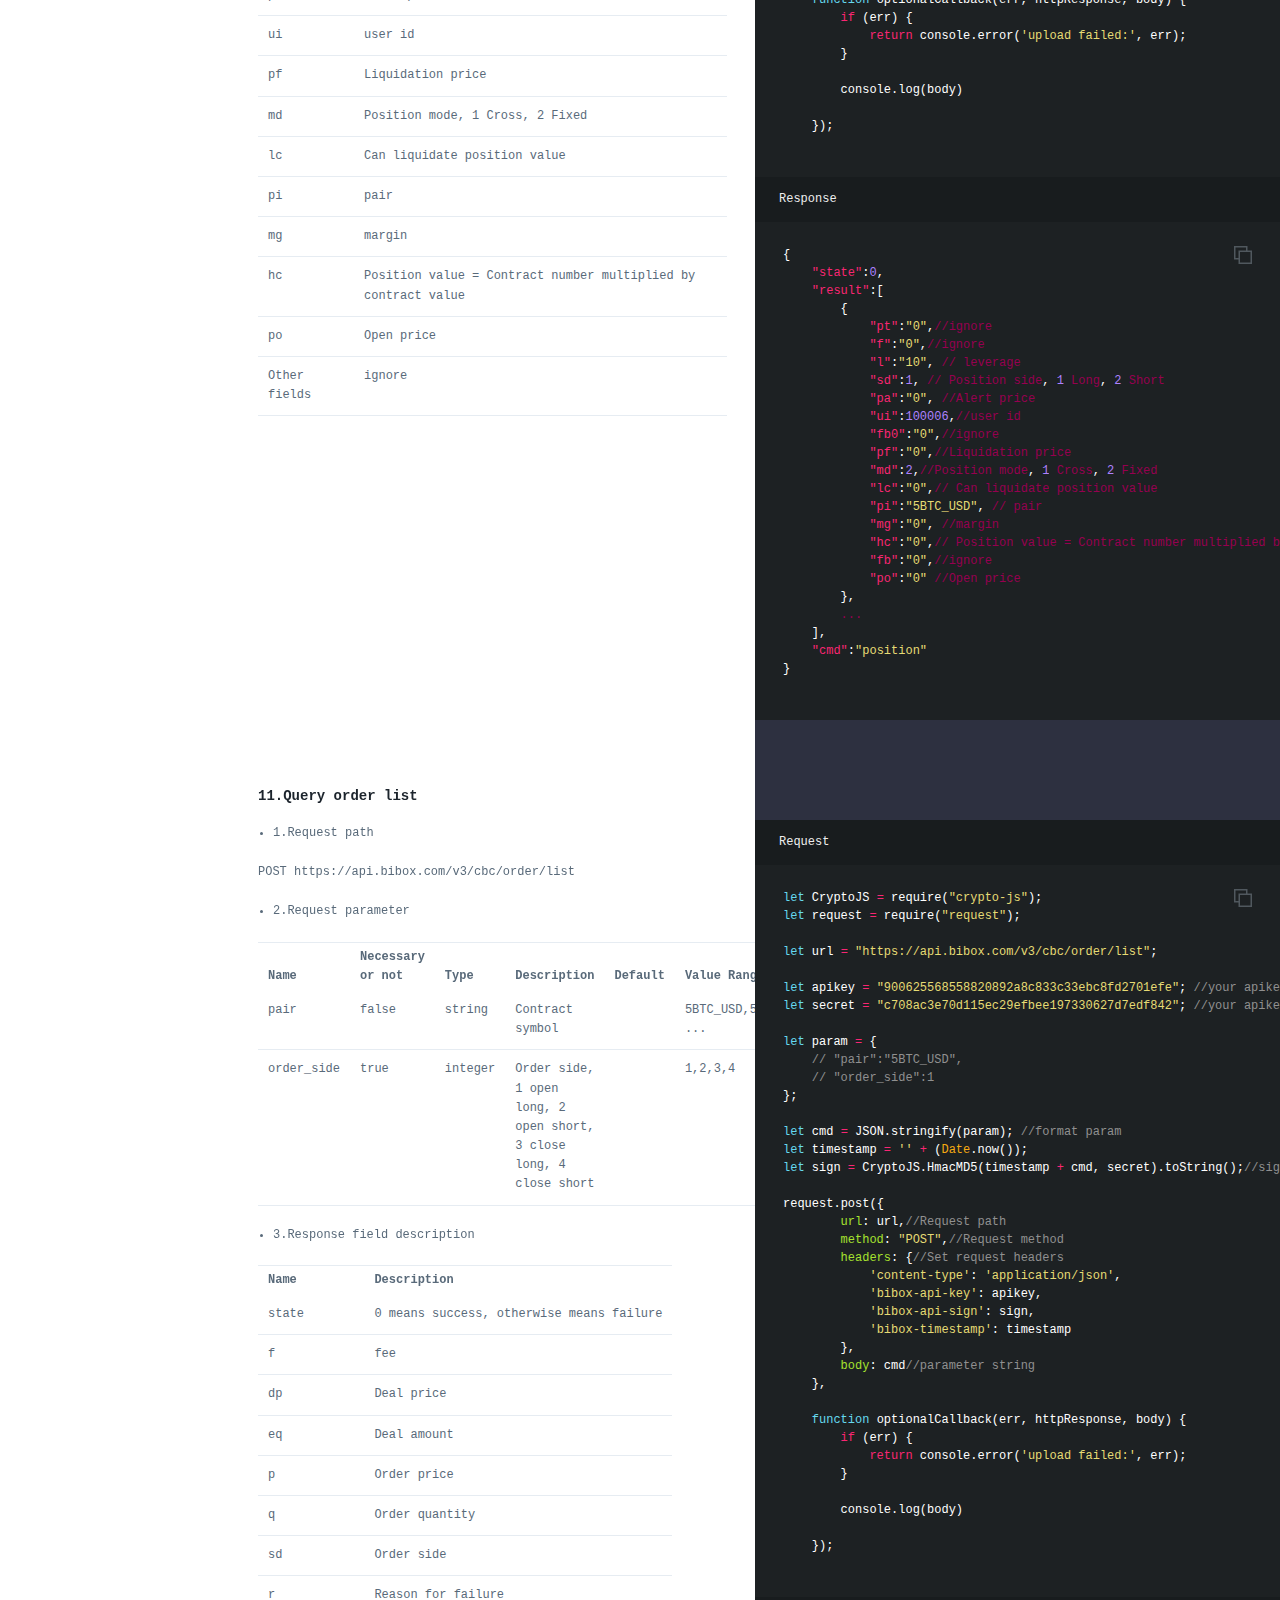
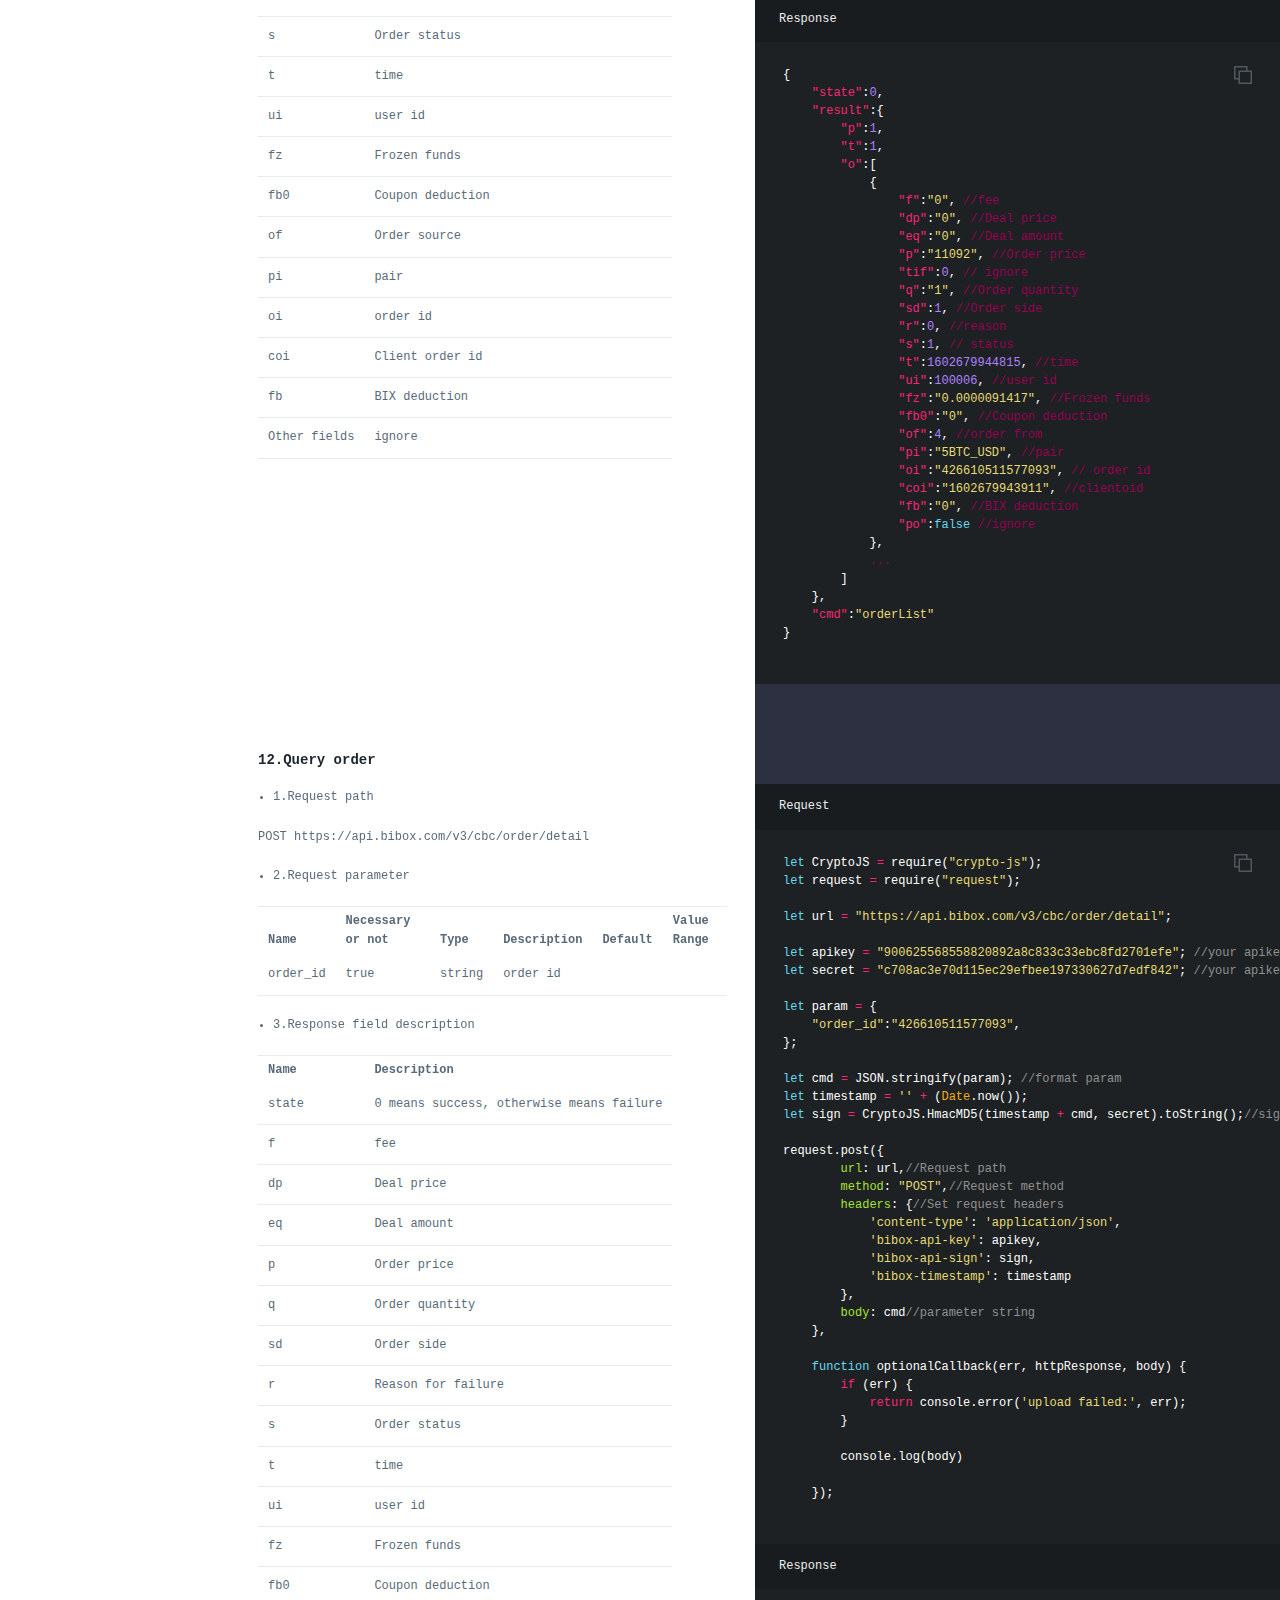
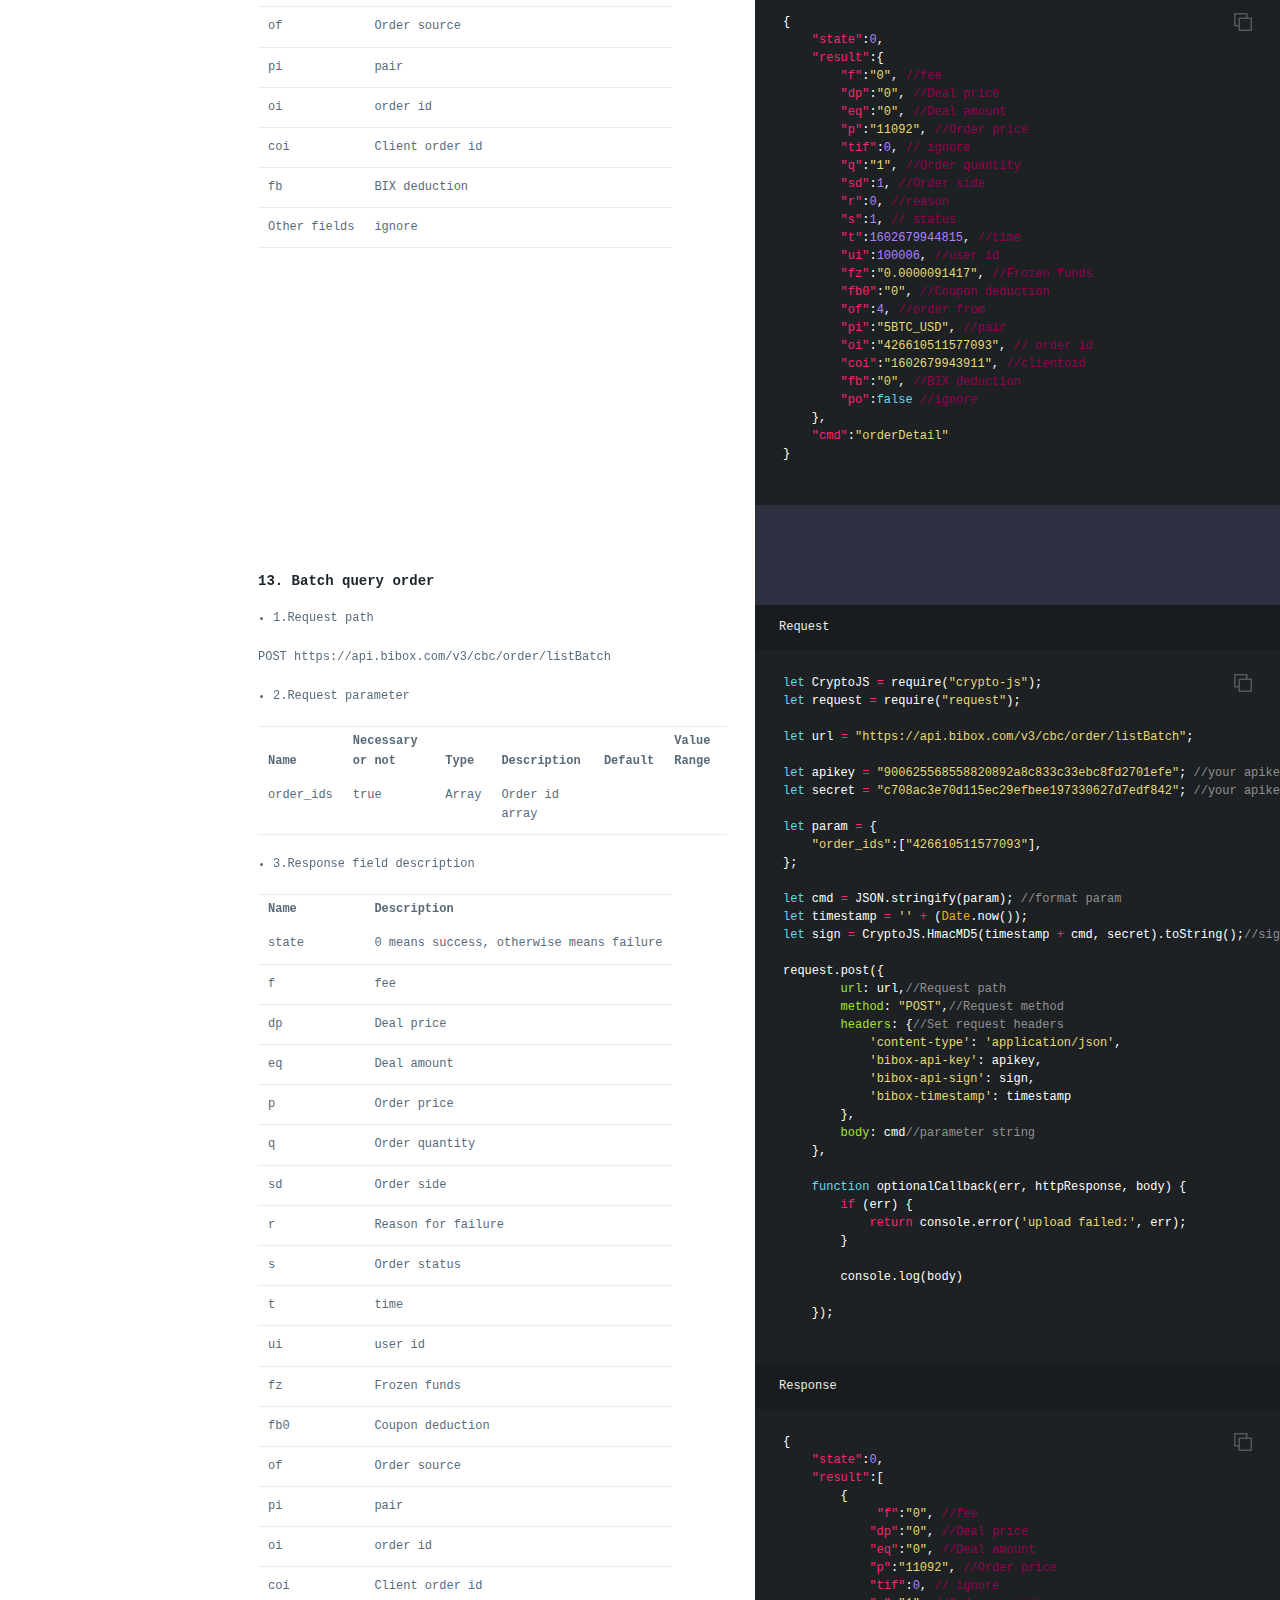
==== commit 2af55d93: "update" ====
--- a/futures-coin/v3/en/index.html
+++ b/futures-coin/v3/en/index.html
@@ -340,6 +340,9 @@
             <a href="#base-coin-contract" class="toc-h1 toc-link" data-title="Base-coin contract">Base-coin contract</a>
               <ul class="toc-list-h2">
                   <li>
+                    <a href="#list-of-alternate-api-domains" class="toc-h2 toc-link" data-title="List of alternate API domains">List of alternate API domains</a>
+                  </li>
+                  <li>
                     <a href="#sdk-and-demo" class="toc-h2 toc-link" data-title="SDK and Demo">SDK and Demo</a>
                   </li>
                   <li>
@@ -468,7 +471,9 @@
     <div class="page-wrapper">
       <div class="dark-box"></div>
       <div class="content">
-        <h1 id='base-coin-contract'>Base-coin contract</h1><h2 id='sdk-and-demo'>SDK and Demo</h2><div class="highlight"><pre class="highlight javascript tab-javascript"><code><span class="nx">console</span><span class="p">.</span><span class="nx">log</span><span class="p">(</span><span class="dl">'</span><span class="s1">Base-coin contract javascript Demo</span><span class="dl">'</span><span class="p">);</span>
+        <h1 id='base-coin-contract'>Base-coin contract</h1><h2 id='list-of-alternate-api-domains'>List of alternate API domains</h2>
+<p><a href="https://api.bibox.tel/v1/public/queryApiDomain">https://api.bibox.tel/v1/public/queryApiDomain</a></p>
+<h2 id='sdk-and-demo'>SDK and Demo</h2><div class="highlight"><pre class="highlight javascript tab-javascript"><code><span class="nx">console</span><span class="p">.</span><span class="nx">log</span><span class="p">(</span><span class="dl">'</span><span class="s1">Base-coin contract javascript Demo</span><span class="dl">'</span><span class="p">);</span>
 
 </code></pre></div><div class="highlight"><pre class="highlight python tab-python"><code><span class="c1"># -*- coding:utf-8 -*-
 </span>
